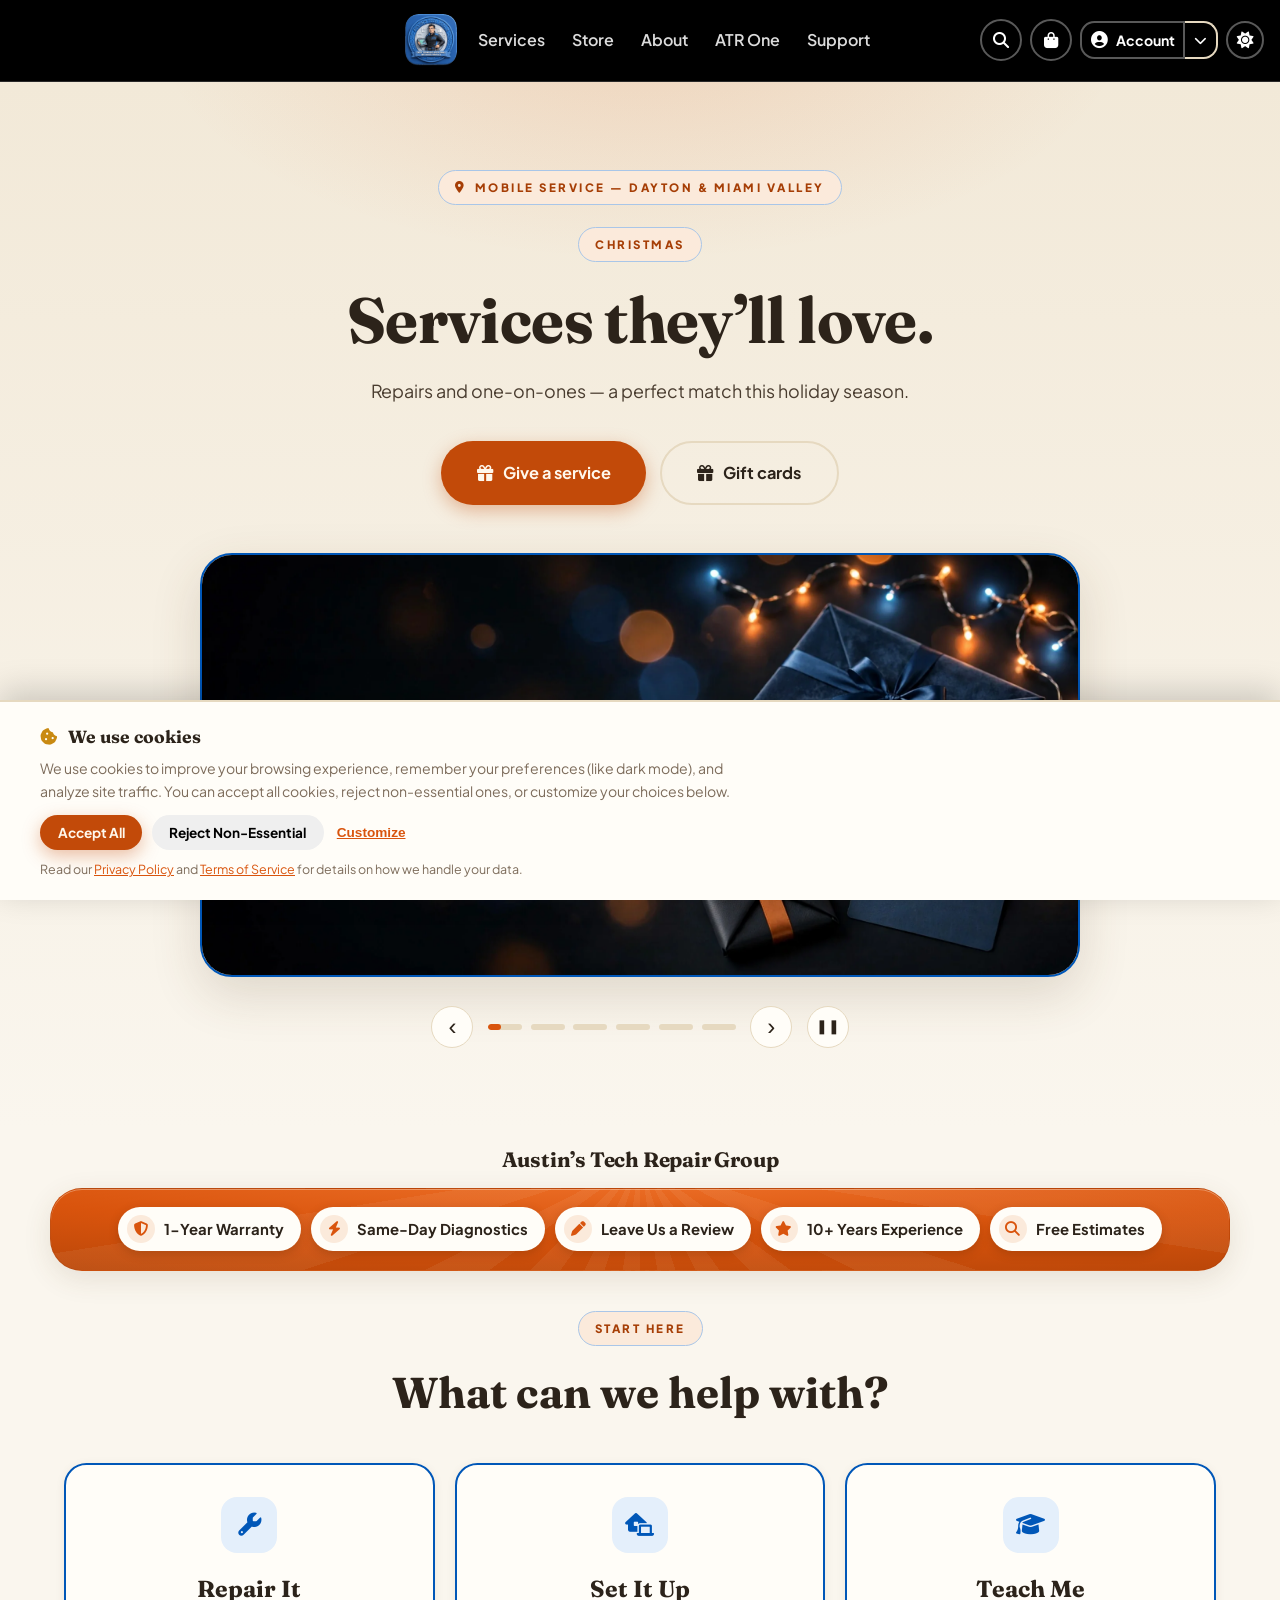
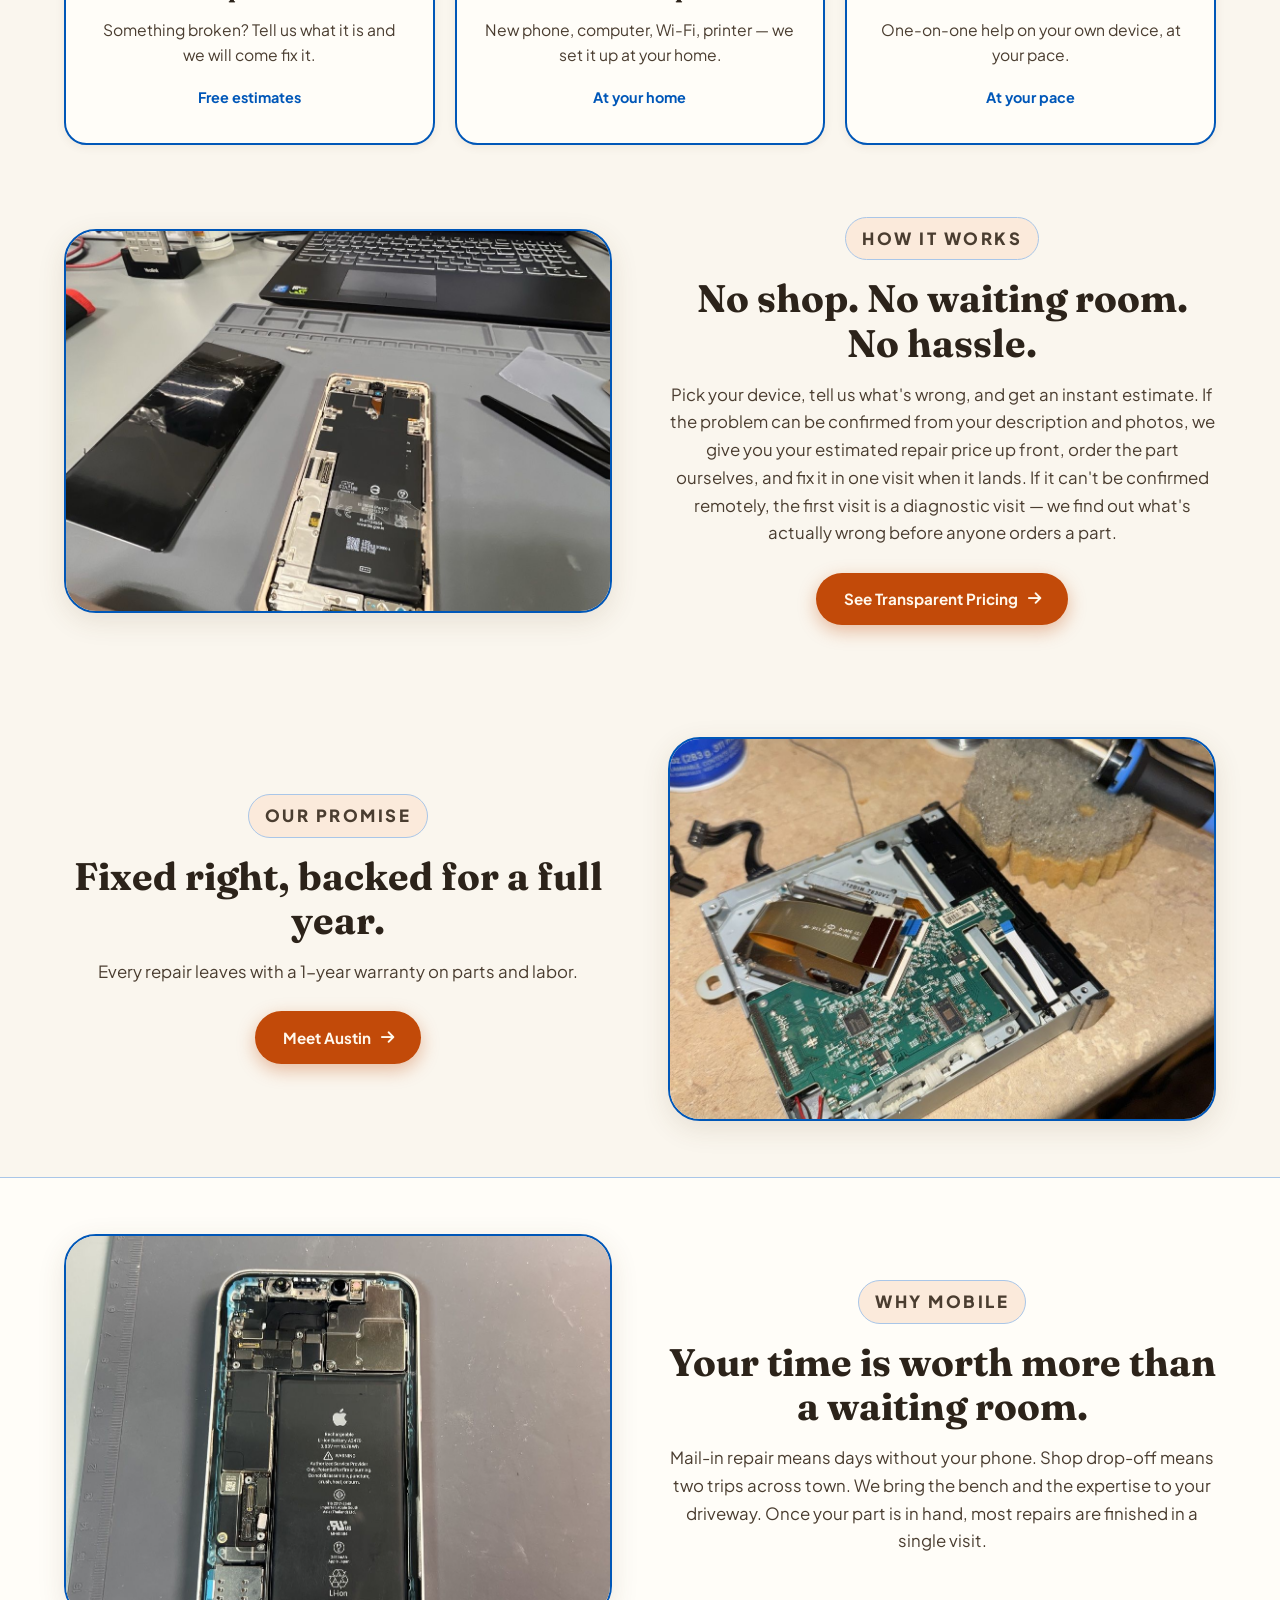
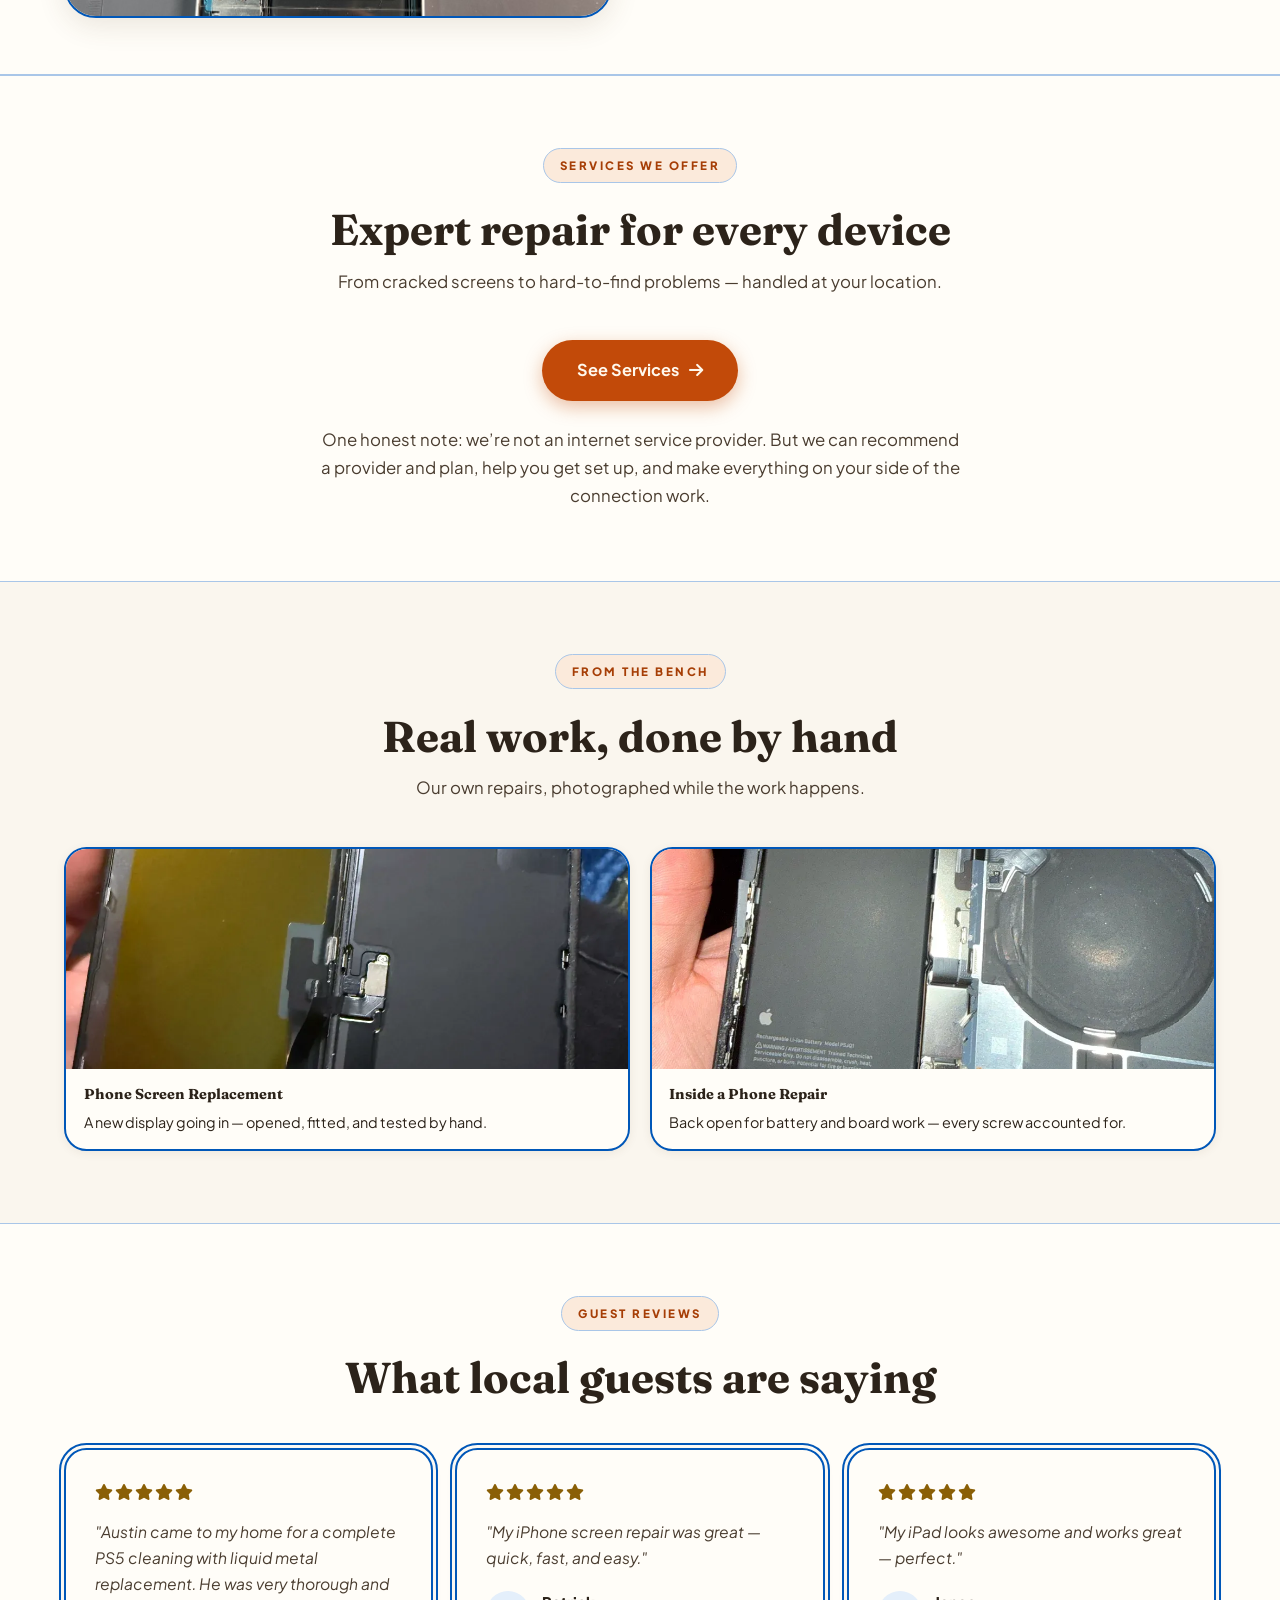
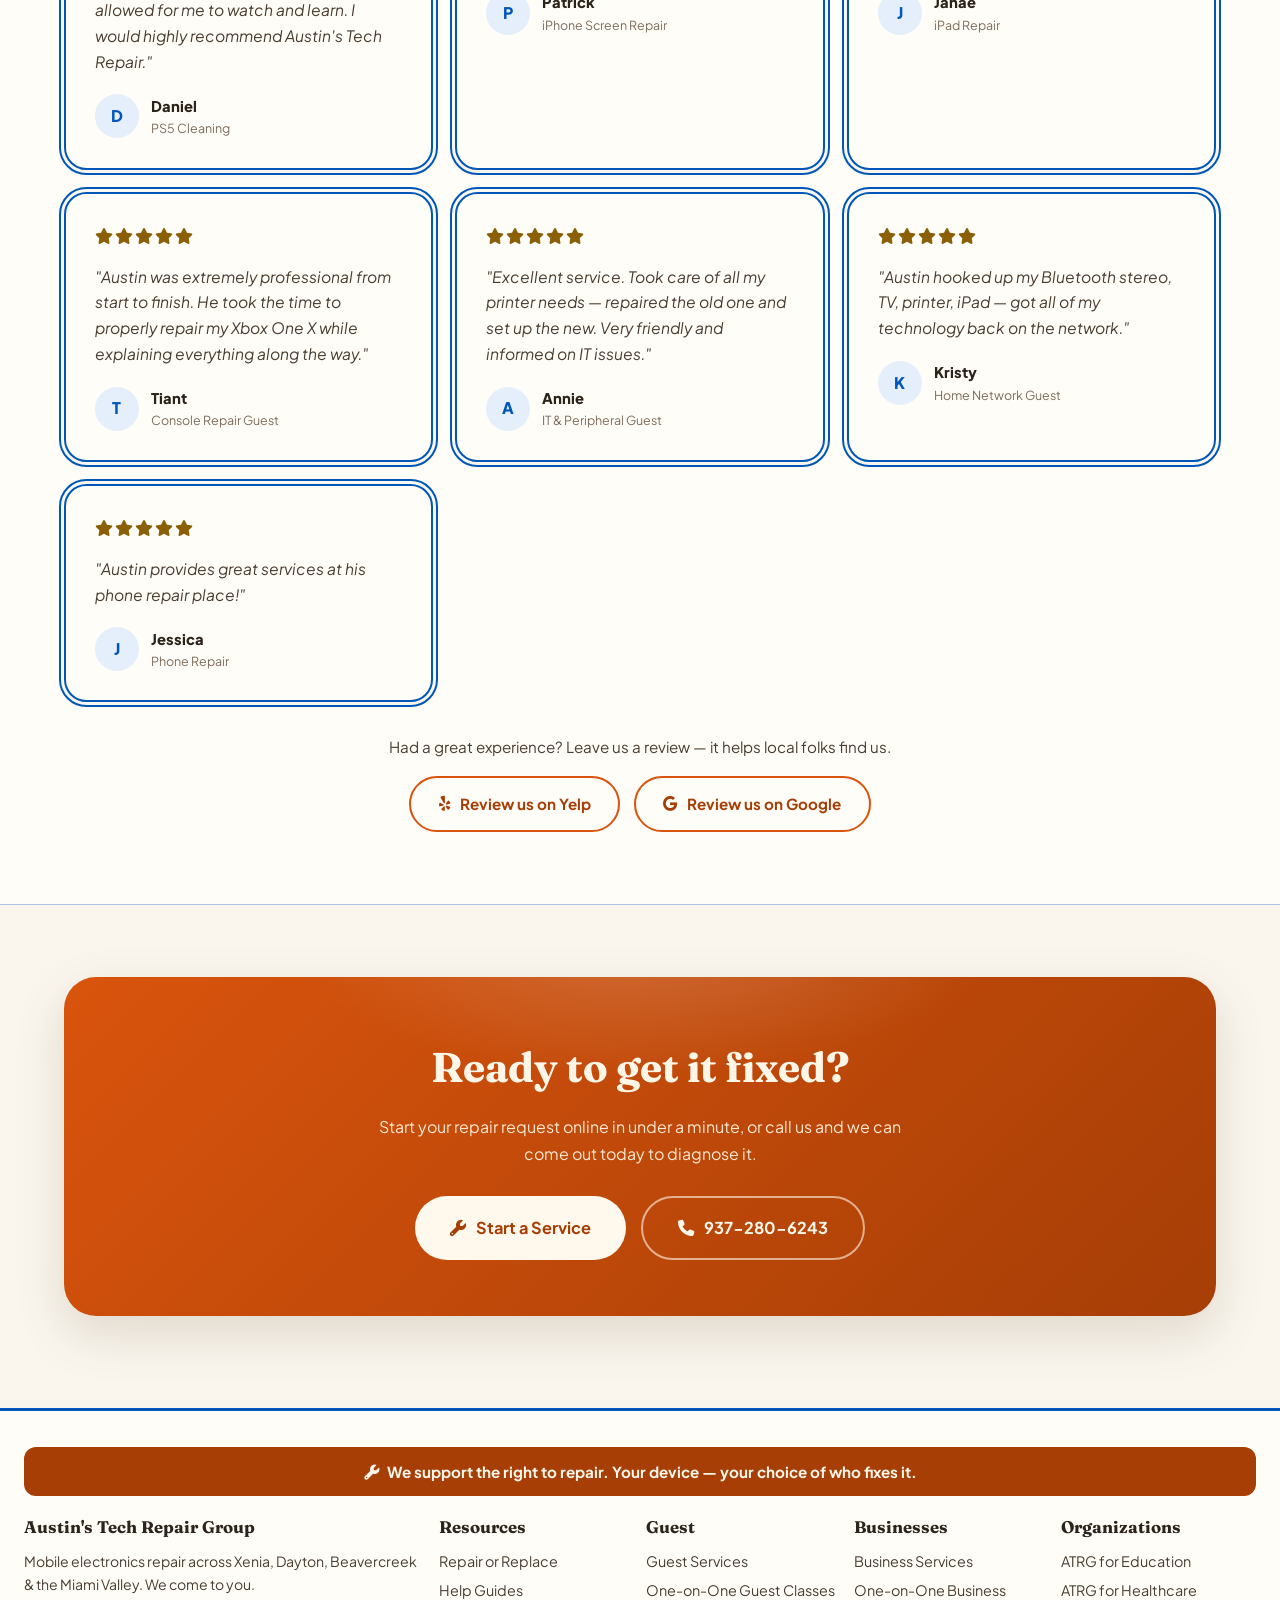
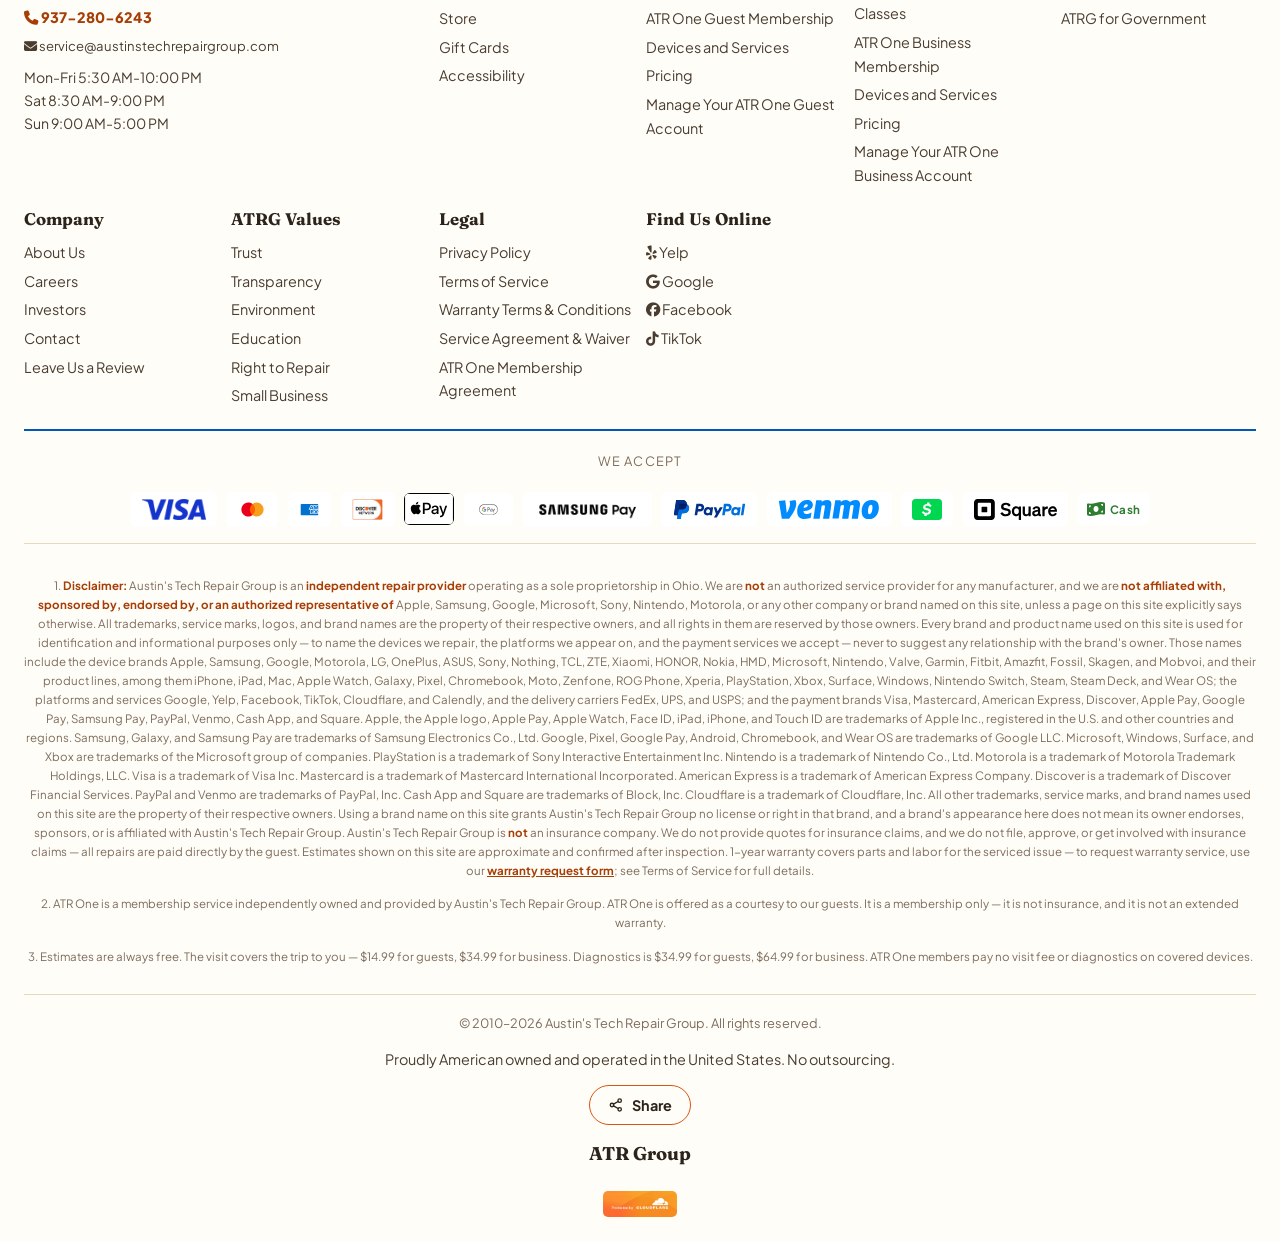
==== index.html @ 939860f0 "Black Friday slide up for Nov 26-27: restore sale entry in place of hold marker" ====
<!DOCTYPE html>
<html lang="en">
<head>
  <meta charset="UTF-8" />
  <meta name="viewport" content="width=device-width, initial-scale=1.0, viewport-fit=cover" />
  <meta name="google-site-verification" content="5aD5ByVPNOBGfxzZ3XbOaoWEC5j8qdgKissqwekz6b0" />
  <meta name="mobile-web-app-capable" content="yes" />
  <meta name="apple-mobile-web-app-status-bar-style" content="black-translucent" />
  <meta name="apple-mobile-web-app-title" content="Austin's Tech Repair Group" />

  <title>Austin's Tech Repair Group | Mobile Phone, Computer & Device Repair in Ohio</title>
  <meta name="description" content="Professional mobile tech repair for phones, tablets, computers, gaming consoles, and smart watches. We come to your location! Serving Xenia, Dayton, Beavercreek and the Miami Valley." />
  <meta name="keywords" content="phone repair, computer repair, tablet repair, screen repair, battery replacement, tech repair Ohio, Xenia repair, Dayton repair, mobile repair service, game console repair" />
  <meta name="author" content="Austin's Tech Repair Group" />
  <meta name="robots" content="index, follow" />
  <link rel="canonical" href="https://austinstechrepairgroup.com/" />

  <meta property="og:type" content="website" />
  <meta property="og:title" content="Austin's Tech Repair Group | Expert Mobile Device Repair in Ohio" />
  <meta property="og:description" content="Same-day diagnostics and mobile repairs for phones, computers, tablets, gaming, and more. We come directly to you. 1-year warranty. Serving Xenia, Dayton, and the Miami Valley." />
  <meta property="og:url" content="https://austinstechrepairgroup.com/" />
  <meta property="og:image" content="https://austinstechrepairgroup.com/images/work/phone-repair.jpg" />

  <meta name="twitter:card" content="summary_large_image" />
  <meta name="twitter:title" content="Austin's Tech Repair Group" />
  <meta name="twitter:description" content="Expert mobile device repair in Ohio. We come directly to your location. Same-day diagnostics, 1-year warranty." />

  <script type="application/ld+json">
  {
    "@context": "https://schema.org",
    "@type": "LocalBusiness",
    "name": "Austin's Tech Repair Group",
    "description": "Professional mobile tech repair for phones, tablets, computers, gaming consoles, and smart watches. We come directly to your location with B2B IT support.",
    "telephone": "+1-937-280-6243",
    "areaServed": "Xenia, Dayton, Beavercreek and the Miami Valley, Ohio",
    "priceRange": "$$",
    "openingHoursSpecification": [
      { "@type": "OpeningHoursSpecification", "dayOfWeek": ["Monday","Tuesday","Wednesday","Thursday","Friday"], "opens": "05:30", "closes": "22:00" },
      { "@type": "OpeningHoursSpecification", "dayOfWeek": "Saturday", "opens": "08:30", "closes": "21:00" },
      { "@type": "OpeningHoursSpecification", "dayOfWeek": "Sunday", "opens": "09:00", "closes": "17:00" }
    ],
    "url": "https://austinstechrepairgroup.com/"
  }
  </script>

  <link rel="preconnect" href="https://fonts.googleapis.com" />
  <link rel="preconnect" href="https://fonts.gstatic.com" crossorigin />
  <link rel="stylesheet" href="https://cdnjs.cloudflare.com/ajax/libs/font-awesome/6.4.0/css/all.min.css" />
  <link rel="stylesheet" href="styles.css" />
  <link rel="stylesheet" href="atr-forms.css" />
  <link rel="stylesheet" href="https://unpkg.com/leaflet@1.9.4/dist/leaflet.css" />
  <link rel="icon" type="image/png" sizes="32x32" href="favicon-32.png" />
  <link rel="icon" type="image/png" sizes="16x16" href="favicon-16x16.png" />
  <link rel="apple-touch-icon" sizes="180x180" href="apple-touch-icon.png" />
  <link rel="manifest" href="manifest.webmanifest" />
  <meta name="theme-color" content="#FFFDF8" /> <!-- V176_11_EDGE_TO_EDGE_2026_11_20 (Austin, Nov 20, 2026): was navy #0a1628 — it painted the Android status bar / nav bar and the installed-app splash blue. Now the light app surface; the theme sync in script.js + syncGhubThemeIcon flips it to #221B14 in dark mode. -->
  <script>(function(){try{var s=localStorage.getItem('atr-theme');var t=(s==='dark'||s==='light')?s:((window.matchMedia&&window.matchMedia('(prefers-color-scheme: dark)').matches)?'dark':'light');document.documentElement.setAttribute('data-theme',t);}catch(e){}})();</script>
</head>
<body>
  <!-- SITE_AUDIT_FIXES_2026_10_30 -->
  <!-- SITE_CARDFEE_TERMS_2026_10_30 -->
  <!-- SITE_SQUARE_BADGE_2026_10_30 -->
  <!-- SITE_PAYSTEP_2026_10_30 -->
  <!-- SITE_AUDIT_BATCH2_2026_10_30 -->

  <!-- HEADER -->
  <header class="header">
    <div class="header-main">
    <!-- HEADER_REFINE_2026_11_09 (owner, Nov 9, 2026): the header
         wordmark ("Austin's Tech Repair Group" / "Mobile Repair —
         Ohio") is REMOVED — the badge alone is the brand here. The
         business name now signs off under the home page hero
         carousel (.hero-brand-title). The orange box around the old
         logo was the .brand-mark orange gradient showing through
         the logo PNG's transparent margins; the gradient is removed
         in styles.css under this marker and logo-duo.png is rebuilt
         full-frame from the approved badge artwork, so the blue
         badge sits directly on the black bar. -->
    <a href="#home" class="brand" data-page="home" aria-label="Go to home page">
      <div class="brand-mark"><img id="brand-logo-img" src="logo-duo.png" alt="ATR logo" style="width:80px;height:80px;border-radius:14px;object-fit:cover;"></div>
    </a>
        <!-- NAV_SEARCH_CLEANUP_2026_11_06 (addenda 5, 7, 8, 9, 10, 11):
         FINAL desktop nav = What We Service, Store, Prices, About,
         ATR One, Reviews. Out: B2B (5), Careers + Investors +
         Contact (9), the Home word (10 — the logo is the home button),
         and Repair (11's final set; booking is carried by page
         CTAs and the phone bottom bar's Repair). ATR One is
         labeled just "ATR One" (8); Reviews targets the customer
         reviews block on Home via data-guide.
         NAV_STORE_2026_11_07 (owner, Nov 7, 2026): the owner granted
         discretion on navigation buttons ("whatever button you think
         we should have in our navigation do it") with one hard rule —
         the Touch Bar and the menus never carry the same items.
         Store is added here and in the mobile menu because it had no
         nav home (footer, search, and account links only) and it
         repeats no bottom-bar item.
         NAV_ONE_ON_ONE_2026_11_08 (owner, Nov 8, 2026): "if it's
         important, it needs a spot on the NAV links" — One-on-One is
         added here and in the mobile menu, directly after Store. It
         repeats no bottom-bar item. -->
    <!-- SERVICES_SINGLE_DOOR_2026_11_09 (owner, Nov 9, 2026): the
         desktop nav is five doors — Services (the What We Service
         page, renamed), Store, About, ATR One, Support. One-on-One
         leaves the bar (it lives in Services and in the booking
         flow), Prices leaves (folded into Services), Reviews leaves
         (homepage section + mobile menu carry it). The logo groups
         with the links in .header-main; the bar is black in both
         themes (styles.css, same marker). -->
    <nav class="nav-desktop" aria-label="Main navigation">
      <a class="nav-link" href="#whatwedo" data-page="whatwedo" data-services-route>Services</a>
      <a class="nav-link" href="#shop" data-page="shop">Store</a>
      <a class="nav-link" href="#about" data-page="about">About</a>
      <a class="nav-link" href="#atr-one" data-page="atr-one">ATR One</a>
      <a class="nav-link" href="#support" data-page="support">Support</a>
    </nav>
    </div>

    <!-- V53_GREETING_2026_11_09 (owner, Nov 9, 2026): on phones the
         top bar welcomes the person — the guest is the most important
         part of the business. This span is the greeting's reserved
         space: renderHeader() in script.js fills it from the same
         atr-account session that fills the account button ("Hello,
         <first name>" signed in, "Welcome, Guest" otherwise), and
         styles.css shows it only at <=920px, centered in the space
         left of the action buttons. It is a styled span, not a
         heading, and never renders on desktop. -->
    <span class="header-greeting" id="header-greeting">Welcome, Guest</span>

    <div class="header-actions">
      <button class="theme-toggle" id="theme-toggle" aria-label="Toggle dark mode" title="Toggle dark/light mode">
        <i class="fas fa-moon" id="theme-icon"></i>
      </button>
      <!-- HEADER_CART_BAG_2026_11_10 (owner, Nov 10, 2026): a bag
           button in the header on PHONES only (<=920px, styles.css),
           right beside the light/dark toggle, so a shopper can reach
           the cart from anywhere. It opens the very same cart drawer
           the account Cart section's own Open cart row opens
           (window.atrOpenCart / openCart in script.js) — one cart, no
           second implementation. This supersedes for mobile only the
           ACCOUNT_FIX_PASS_3_3 ruling below ("no separate cart button
           in the header"); the account Cart row stays, and the
           desktop header is unchanged. The count badge reuses the
           shop button's .cart-count pill and stays hidden at zero. -->
      <button class="cart-bag-btn" id="cart-bag-btn" type="button" aria-label="Open your bag" title="Your bag"><i class="fas fa-bag-shopping" aria-hidden="true"></i><span class="cart-count cart-bag-count" id="cart-bag-count" hidden>0</span></button>
      <!-- NAV_SEARCH_CLEANUP_2026_11_06: site-wide search button, in the header on every layout -->
      <button class="site-search-btn" id="site-search-open" type="button" aria-label="Search the site" title="Search the site"><i class="fas fa-search" aria-hidden="true"></i></button>
      <span class="acct-glance-anchor">
        <button class="account-btn" id="account-open-btn" aria-label="Your account" title="Account & rewards">
          <i class="fas fa-user-circle"></i>
          <span class="account-label" id="account-label">My Account</span>
        </button>
        <button class="acct-glance-toggle" id="acct-glance-toggle" type="button" aria-label="Quick glance at your account" aria-haspopup="true" aria-expanded="false" title="Quick glance"><i class="fas fa-chevron-down" aria-hidden="true"></i></button>
        <div class="acct-glance" id="acct-glance" hidden>
          <p class="acct-glance-name" id="acct-glance-name">Welcome</p>
          <p class="acct-glance-plan" id="acct-glance-plan">Log in to see your membership, points, and code.</p>
          <p class="acct-glance-points" id="acct-glance-points"></p>
          <button class="acct-glance-qr" id="acct-glance-qr" type="button" aria-label="Show your membership code" hidden></button>
          <button class="acct-glance-open" id="acct-glance-open" type="button">Open my account <i class="fas fa-arrow-right" aria-hidden="true"></i></button>
        </div>
      </span>
      <!-- ACCOUNT_FIX_PASS_3_3_2026_11_06 (owner correction, Nov 6, 2026):
           the header cart button pass 3.2 added here is REMOVED — the
           owner ruled there is no separate cart button in the header.
           The cart lives inside My Account as its own drop-down row
           (see #acct-view-cart), painted by the shop module from the
           same cart state; the header keeps the account button only,
           and the Shop page keeps its own cart button, glance, and
           the full cart drawer. -->
      <!-- NAV_SEARCH_CLEANUP_2026_11_06 (addendum 2): the Portal link
           ships HIDDEN. It is unhidden only after the site verifies the
           signed-in user is staff (employee_profiles) — see the portal
           visibility module at the end of script.js. Fail closed: no
           session, no staff row, or any check error = it stays hidden. -->
      <!-- PORTAL_GEAR_2026_11_10 (owner, Nov 10, 2026): the SAME
           element (id emp-dash-link, same hidden start, same staff
           check unhides it — see the portal visibility module at the
           end of script.js) restyled as a gear icon button beside the
           account button. The wide wrench-and-"Portal" text pill it
           replaces was squeezed off the phone header row (the
           SITE_MOBILE_HEADER history in styles.css) and the owner
           asked for a gear at the top instead; icon-only, it fits at
           every width. Guests never see it: it renders only when the
           staff check passes, exactly as before. -->
      <!-- PORTAL_IN_ACCOUNT_2026_11_10 (v84): the header gear is RETIRED — the Portal entry now lives inside My Account (see #emp-dash-link in the account rows). Same id, same staff check, new home, per the owner. -->
      <!-- NAV_SEARCH_CLEANUP_2026_11_06 (addendum 11): the Book a Repair
           button is REMOVED from the header (owner: tacky; frees room
           for the account name + Portal word). Booking entry points
           elsewhere are untouched: page CTAs and the phone bottom
           bar's Repair. -->
    </div>
  </header>

  <!-- SITE_NAV_DRAWER_PILLS_2026_11_02: drawer links become rounded pills matching the top nav; footer gains the Book a Repair CTA pill -->
  <!-- MOBILE MENU -->
  <nav class="mobile-menu" id="mobile-menu" aria-hidden="true">
    <div class="menu-panel" role="dialog" aria-modal="true" aria-labelledby="menu-title">
      <button class="menu-close" id="menu-close" type="button" aria-label="Close menu"><i class="fas fa-times"></i></button>
      <p id="menu-title" class="eyebrow">Navigation</p>
      <div class="menu-links">
        <!-- NAV_DEDUPE_2026_11_07 (owner rule, Nov 7, 2026): the
             mobile menu never repeats the bottom bar — Home, Repair,
             Prices, Contact live only in the bottom bar; booking and
             calling are carried by the bottom bar and page CTAs. The
             menu holds only What We Service, Store, About, ATR One,
             Reviews. NAV_STORE_2026_11_07: Store added under the
             owner's Nov 7, 2026 nav discretion — it had no nav home
             and repeats no bottom-bar item.
             NAV_ONE_ON_ONE_2026_11_08 (owner, Nov 8, 2026):
             One-on-One added after Store — it repeats no bottom-bar
             item, so the dedupe rule still holds. -->
        <!-- NAV_TIGHTEN_2026_11_09 (owner revisions, Nov 9, 2026): What
             We Service (as "Services") and Store moved to the phone
             bottom bar, so they leave the menu; Prices left the bar,
             so it returns here. The menu is the desktop nav minus the
             bottom-bar destinations &mdash; the dedupe rule (menu and
             bottom bar never repeat) still holds. -->
        <!-- SERVICES_SINGLE_DOOR_2026_11_09 (owner, Nov 9, 2026):
             the menu is About, ATR One, One-on-One, Help Guides,
             Reviews — zero overlap with the thumb bar (logo/Home,
             Services, Store, Support, Menu). Genie animation as-is. -->
        <a class="menu-link" href="#about" data-page="about">About</a>
        <a class="menu-link" href="#atr-one" data-page="atr-one">ATR One</a>
        <a class="menu-link" href="#classes" data-page="classes">One-on-One</a>
        <a class="menu-link" href="#help-guides" data-page="help-guides">Help Guides</a>
        <a class="menu-link" href="#home" data-page="home" data-guide="home-reviews">Reviews</a>
      </div>
      <div class="menu-footer">
        <span class="menu-tag">Mobile Service across Dayton &amp; Miami Valley</span>
      </div>
    </div>
  </nav>

  <!-- NAV_SEARCH_CLEANUP_2026_11_06: site-wide search overlay. One
       panel for the whole site: pages, repairs & prices, and shop
       items. Opened from the header search button and from the
       mobile thumb bar's Search slot; Escape and a tap on the
       dimmed area close it.
       SEARCH_RELEASE_2026_11_09 (owner, Nov 9, 2026 — the Apple
       flip): ONE X only. The Nov 6 in-field clear X is gone — on
       the empty field it had become a second close button. The
       circled #site-search-exit is the panel's first child:
       top-right on desktop, the top row of the flipped mobile
       stack; closing resets the field, so the next open starts on
       the empty state. That state carries a labelled "Quick Links"
       section — About, ATR One, One-on-One, Help Guides, Reviews:
       the retired mobile menu's five destinations, surfaced
       through search instead of a hidden menu. On mobile the
       sheet anchors to the bottom of the visual viewport and the
       stack flips — X row, Quick Links or results, and the field
       LAST, directly above the keyboard. The microphone for voice
       search is added inside the bar by script.js, only where the
       Web Speech API exists. -->
  <div class="site-search" id="site-search" hidden role="dialog" aria-modal="true" aria-label="Search the site">
    <div class="site-search-panel">
      <button class="site-search-exit" id="site-search-exit" type="button" aria-label="Close search" title="Close search"><i class="fas fa-times" aria-hidden="true"></i></button>
      <div class="site-search-row">
        <div class="site-search-bar">
          <i class="fas fa-search" aria-hidden="true"></i>
          <input class="site-search-input" id="site-search-input" type="search" placeholder="Search austinstechrepairgroup.com" autocomplete="off" aria-label="Search the site">
          <!-- SEARCH_CENTER_2026_11_11 (owner's drawing, Nov 11, 2026):
               the little X INSIDE the bar is back, with its own job —
               it clears the typed text and keeps the sheet open.
               The circled X up top is the only thing that closes. -->
          <button class="site-search-clear" id="site-search-clear" type="button" aria-label="Clear search" title="Clear search" hidden><i class="fas fa-times" aria-hidden="true"></i></button>
        </div>
      </div>
      <div class="site-search-results" id="site-search-results">
        <p class="site-search-hint">Start typing &mdash; search looks across every page, the repair price book, and the store.</p>
      </div>
    </div>
  </div>

  <main>
    <!-- ==================== HOME ==================== -->
    <section id="home" class="page active">
      <div class="hero hero-carousel">
        <div class="hero-content">
          <p class="eyebrow"><i class="fas fa-location-dot"></i> Mobile Service &mdash; Dayton &amp; Miami Valley</p>
          <div class="hero-slides" id="hero-slides">
            <!-- SITE_CAROUSEL_FIX_2026_10_30: slide 4 no longer repeats the slide 1 phone photo; console teardown instead -->
            <!-- HOLIDAY_ROTATION_2026_11_10 (owner, Nov 10, 2026):
                 the FIRST slide is the holiday slide, and it follows
                 the calendar on its own. The script right below the
                 hero controls fills it for whichever holiday is in
                 season (Black Friday Nov 25-27, then Thanksgiving,
                 Christmas after it, then New Year's, and the rest of
                 the year), and takes the slide out entirely when no
                 holiday is on. The default content below is
                 Thanksgiving. No discounts or deal terms on any
                 holiday EXCEPT Black Friday: Austin ordered 30% off
                 repair labor for everybody, Nov 25-27, 2026 (owner,
                 Nov 12, 2026), parts stay at cost. -->
            <div class="hero-slide is-active" id="holiday-slide">
              <p class="eyebrow" id="holiday-eyebrow">Thanksgiving</p>
              <h1 class="hero-headline" id="holiday-headline">Dropped your phone after the holidays?</h1>
              <p class="hero-sub" id="holiday-sub">It happens. We come to you and fix it at your door. Closed Thanksgiving Day &mdash; book before or after and we will be there.</p>
              <div class="hero-cta-group" id="holiday-ctas">
                <a class="btn btn-primary btn-lg" href="#whatwedo" data-page="whatwedo" data-services-route><i class="fas fa-wrench"></i> Start a Service</a>
                <a class="btn btn-outline btn-lg" href="tel:+19372806243"><i class="fas fa-phone"></i> 937-280-6243</a>
              </div>
              <div class="hero-photo">
                <img id="holiday-img" src="images/holiday-thanksgiving.webp" alt="A phone on a Thanksgiving table beside pumpkin pie and fall leaves" loading="eager" />
              </div>
            </div>
            <div class="hero-slide">
              <h2 class="hero-headline">We come to you, <em>anywhere you want</em>*</h2>
              <p class="hero-sub">Professional mobile repairs for phones, computers, tablets, and game consoles &mdash; done at your home or office, backed by a 1-year warranty.</p>
              <p class="hero-fineprint">*Within 25 miles &mdash; $14.99 dispatch for guests, $34.99 for business. Over 25 miles is an extra $1 per mile.</p>
              <div class="hero-cta-group">
                <a class="btn btn-primary btn-lg" href="#whatwedo" data-page="whatwedo" data-services-route><i class="fas fa-wrench"></i> Start a Service</a>
                <a class="btn btn-outline btn-lg" href="tel:+19372806243"><i class="fas fa-phone"></i> 937-280-6243</a>
              </div>
              <div class="hero-photo">
                <img src="images/work/phone-repair.jpg" alt="Technician repairing a smartphone" loading="eager" />
              </div>
            </div>
            <!-- ONE_ON_ONE_CAROUSEL_2026_11_06: one-on-one tech support slide — $24.99/hr, we come to you (owner, Nov 6, 2026) -->
            <div class="hero-slide">
              <h2 class="hero-headline">One-on-one tech support, <em>we come to you.</em></h2>
              <p class="hero-sub">We will set your electronics up, turn them on, and teach you how to work your computer, tablet, or phone &mdash; right at your home, at your pace, for as long as you need. One-on-one help is only $24.99 an hour, booked by the hour.</p>
              <div class="hero-cta-group">
                <a class="btn btn-primary btn-lg" href="#repair" data-page="repair" data-open-oneonone><i class="fas fa-graduation-cap"></i> One-on-One Classes</a>
                <a class="btn btn-outline btn-lg" href="tel:+19372806243"><i class="fas fa-phone"></i> 937-280-6243</a>
              </div>
              <div class="hero-photo">
                <img src="images/values/values-education-code.webp" alt="Learning new tech one on one, guide in hand" loading="lazy" />
              </div>
            </div>
            <div class="hero-slide">
              <h2 class="hero-headline">Same-day <em>diagnostics.</em></h2>
              <p class="hero-sub">We can come out same-day to diagnose your device, then order parts and return for the repair.</p>
              <div class="hero-cta-group">
                <a class="btn btn-primary btn-lg" href="#whatwedo" data-page="whatwedo" data-services-route><i class="fas fa-wrench"></i> Start a Service</a>
                <a class="btn btn-outline btn-lg" href="tel:+19372806243"><i class="fas fa-phone"></i> 937-280-6243</a>
              </div>
              <div class="hero-photo">
                <img src="images/work/tablet-teardown-real.webp" alt="Tablet opened for repair on a work mat" loading="lazy" />
              </div>
            </div>
            <div class="hero-slide">
              <h2 class="hero-headline">Free estimates, <em>always.</em></h2>
              <p class="hero-sub">Tell us what is wrong and get a straight answer on price before any work starts. No charge to find out what your repair will cost.</p>
              <div class="hero-cta-group">
                <a class="btn btn-primary btn-lg" href="#whatwedo" data-page="whatwedo" data-services-route><i class="fas fa-wrench"></i> Start a Service</a>
                <a class="btn btn-outline btn-lg" href="tel:+19372806243"><i class="fas fa-phone"></i> 937-280-6243</a>
              </div>
              <div class="hero-photo">
                <img src="images/work/hp-laptop-board.jpg" alt="Laptop on a repair bench" loading="lazy" />
              </div>
            </div>
            <div class="hero-slide">
              <h2 class="hero-headline">Backed by a <em>1-year warranty.</em></h2>
              <p class="hero-sub">One year on ATRG-supplied parts and labor. Every technology, big or small &mdash; we tackle them all, since 2010.</p>
              <div class="hero-cta-group">
                <a class="btn btn-primary btn-lg" href="#whatwedo" data-page="whatwedo" data-services-route><i class="fas fa-wrench"></i> Start a Service</a>
                <a class="btn btn-outline btn-lg" href="tel:+19372806243"><i class="fas fa-phone"></i> 937-280-6243</a>
              </div>
              <div class="hero-photo">
                <img src="images/work/ps4-teardown.jpg" alt="Game console opened for repair on a bench" loading="lazy" />
              </div>
            </div>
          </div>
          <div class="hero-controls" role="group" aria-label="Homepage slides">
            <button class="hero-arrow" type="button" data-hero-prev aria-label="Previous slide">&#8249;</button>
            <div class="hero-dots" role="group" aria-label="Choose a slide">
              <button class="hero-dot is-active" type="button" data-hero-dot="0" aria-label="Go to slide 1"><span class="hero-dot-fill"></span></button>
              <button class="hero-dot" type="button" data-hero-dot="1" aria-label="Go to slide 2"><span class="hero-dot-fill"></span></button>
              <button class="hero-dot" type="button" data-hero-dot="2" aria-label="Go to slide 3"><span class="hero-dot-fill"></span></button>
              <button class="hero-dot" type="button" data-hero-dot="3" aria-label="Go to slide 4"><span class="hero-dot-fill"></span></button>
              <button class="hero-dot" type="button" data-hero-dot="4" aria-label="Go to slide 5"><span class="hero-dot-fill"></span></button>
              <button class="hero-dot" type="button" data-hero-dot="5" aria-label="Go to slide 6"><span class="hero-dot-fill"></span></button>
            </div>
            <button class="hero-arrow" type="button" data-hero-next aria-label="Next slide">&#8250;</button>
            <button class="hero-playpause" type="button" data-hero-playpause aria-label="Pause slideshow" aria-pressed="false"><span data-hero-playpause-icon>&#10074;&#10074;</span></button>
          </div>
          <script>
          /* HOLIDAY_ROTATION_2026_11_10: fills the holiday slide for the
             season the visitor is in, or removes the slide (and its dot)
             when no holiday is on. Runs while the page is still parsing,
             before the carousel in script.js counts the slides. */
          (function () {
            var slide = document.getElementById('holiday-slide');
            if (!slide) return;
            function norm(d) { d.setHours(0, 0, 0, 0); return d; }
            function day(y, m, d) { return norm(new Date(y, m, d)); }
            function nthDow(y, m, dow, n) { var f = new Date(y, m, 1); var add = (dow - f.getDay() + 7) % 7; return day(y, m, 1 + add + (n - 1) * 7); }
            function lastDow(y, m, dow) { var l = new Date(y, m + 1, 0); var sub = (l.getDay() - dow + 7) % 7; return day(y, m + 1, -sub); }
            function minus(d, n) { return norm(new Date(d.getTime() - n * 86400000)); }
            function plus(d, n) { return norm(new Date(d.getTime() + n * 86400000)); }
            function between(now, a, b) { return now >= a && now <= b; }
            var now = day(new Date().getFullYear(), new Date().getMonth(), new Date().getDate());
            var y = now.getFullYear();
            var tg = nthDow(y, 10, 4, 4);
            var mem = lastDow(y, 4, 1);
            var lab = nthDow(y, 8, 1, 1);
            var STD = [
              { href: '#whatwedo', page: 'whatwedo', icon: 'fas fa-wrench', text: 'Start a Service', route: 1 },
              { href: 'tel:+19372806243', page: null, icon: 'fas fa-phone', text: '937-280-6243' }
            ];
            var GIFT = [
              { href: '#whatwedo', page: 'whatwedo', icon: 'fas fa-gift', text: 'Give a service' },
              { href: '#account', page: 'account', icon: 'fas fa-gift', text: 'Gift cards' }
            ];
            var HOLIDAYS = [
              { when: function () { return now.getMonth() === 10 && now.getDate() === 11; },
                eyebrow: 'Veterans Day', headline: 'Thank you to those who served.',
                sub: 'We are closed on Veterans Day to honor those who served. Veterans take 15% off today &mdash; our thank-you. Book online any time &mdash; we will be back the next day.',
                img: 'images/holiday-flag.webp', alt: 'An American flag waving on a porch at golden hour', ctas: STD },
              { when: function () { return between(now, minus(tg, 1), plus(tg, 1)); },
                eyebrow: 'Black Friday', headline: '30% off labor this Black Friday.',
                sub: '30% off repair labor for everybody, November 25 to 27. Parts stay at cost. We are closed Thanksgiving Day, November 26 &mdash; book ahead and we will be there.',
                img: 'images/work/phone-repair.jpg', alt: 'Technician repairing a smartphone', ctas: STD },
              { when: function () { return between(now, day(y, 10, 1), tg); },
                eyebrow: 'Thanksgiving', headline: 'Dropped your phone after the holidays?',
                sub: 'It happens. We come to you and fix it at your door. Closed Thanksgiving Day &mdash; book before or after and we will be there.',
                img: 'images/holiday-thanksgiving.webp', alt: 'A phone on a Thanksgiving table beside pumpkin pie and fall leaves', ctas: STD },
              { when: function () { return between(now, plus(tg, 1), day(y, 11, 25)); },
                eyebrow: 'Christmas', headline: 'Services they&rsquo;ll love.',
                sub: 'Repairs and one-on-ones &mdash; a perfect match this holiday season.',
                img: 'images/holiday-services.webp', alt: 'Wrapped gifts &mdash; a laptop with a blue ribbon and a phone-size gift with an orange ribbon &mdash; with a blank gift card, under string lights', ctas: GIFT },
              { when: function () { return between(now, day(y, 11, 26), day(y, 11, 31)) || (now.getMonth() === 0 && now.getDate() === 1); },
                eyebrow: 'New Year&rsquo;s', headline: 'Broke your phone ringing in the New Year?',
                sub: 'Partied a little too hard? We got you. We come to you and fix it at your door. Closed New Year&rsquo;s Day &mdash; book before or after and we will be there.',
                img: 'images/holiday-newyear.webp', alt: 'A phone on a New Year&rsquo;s Eve table with champagne glasses, gold confetti, and sparklers', ctas: STD },
              { when: function () { return between(now, minus(mem, 6), mem); },
                eyebrow: 'Memorial Day', headline: 'We remember those who gave it all.',
                sub: 'We are closed on Memorial Day. Book online any time &mdash; we will be back the next day.',
                img: 'images/holiday-flag.webp', alt: 'An American flag waving on a porch at golden hour', ctas: STD },
              { when: function () { return between(now, day(y, 5, 27), day(y, 6, 4)); },
                eyebrow: '4th of July', headline: 'Happy 4th of July.',
                sub: 'We are closed on the 4th. Cracked your screen at the cookout? Book online and we will come to you when we are back.',
                img: 'images/holiday-flag.webp', alt: 'An American flag waving on a porch at golden hour', ctas: STD },
              { when: function () { return between(now, minus(lab, 6), lab); },
                eyebrow: 'Labor Day', headline: 'Happy Labor Day.',
                sub: 'We are closed on Labor Day. Book online any time &mdash; repairs resume the next day.',
                img: 'images/work/phone-repair.jpg', alt: 'Technician repairing a smartphone', ctas: STD },
              { when: function () { return between(now, day(y, 9, 15), day(y, 9, 31)); },
                eyebrow: 'Halloween', headline: 'A cracked screen is scary enough.',
                sub: 'No tricks &mdash; we come to you and fix it at your door, with free estimates and a 1-year warranty on the parts we supply.',
                img: 'images/holiday-halloween.webp', alt: 'A phone on a porch step surrounded by lit jack-o-lanterns', ctas: STD }
            ];
            function apply(h) {
              document.getElementById('holiday-eyebrow').textContent = h.eyebrow.replace(/&rsquo;/g, '\u2019');
              document.getElementById('holiday-headline').innerHTML = h.headline;
              document.getElementById('holiday-sub').innerHTML = h.sub;
              var img = document.getElementById('holiday-img');
              img.setAttribute('src', h.img);
              img.setAttribute('alt', h.alt.replace(/&mdash;/g, '\u2014').replace(/&rsquo;/g, '\u2019'));
              var box = document.getElementById('holiday-ctas');
              var html = '';
              for (var i = 0; i < h.ctas.length; i++) {
                var c = h.ctas[i];
                html += '<a class="btn ' + (i === 0 ? 'btn-primary' : 'btn-outline') + ' btn-lg" href="' + c.href + '"' + (c.page ? ' data-page="' + c.page + '"' : '') + (c.route ? ' data-services-route' : '') + '><i class="' + c.icon + '"></i> ' + c.text + '</a>';
              }
              box.innerHTML = html;
            }
            for (var i = 0; i < HOLIDAYS.length; i++) {
              if (HOLIDAYS[i].when()) { apply(HOLIDAYS[i]); return; }
            }
            /* No holiday on: take the slide and its dot out before the
               carousel counts them, and renumber the dots to match. */
            slide.parentNode.removeChild(slide);
            var dots = document.querySelectorAll('[data-hero-dot]');
            for (var j = 0; j < dots.length; j++) {
              if (dots[j].getAttribute('data-hero-dot') === '0') { dots[j].parentNode.removeChild(dots[j]); }
            }
            dots = document.querySelectorAll('[data-hero-dot]');
            for (var k = 0; k < dots.length; k++) {
              dots[k].setAttribute('data-hero-dot', String(k));
              dots[k].setAttribute('aria-label', 'Go to slide ' + (k + 1));
              dots[k].classList.toggle('is-active', k === 0);
            }
          })();
          </script>
        </div>
      </div>

      <!-- HEADER_REFINE_2026_11_09 (amendment A1 — owner, Nov 9,
           2026): the business name signs off UNDER the hero
           carousel — a quiet line, not a headline. A styled <p>,
           not a heading: the active slide keeps the page's h1.
           The "Mobile Service — Dayton / Miami Valley" eyebrow
           stays above the slides, untouched. -->
      <p class="hero-brand-title">Austin&rsquo;s Tech Repair Group</p>

      <div class="trustbar">
      <!-- SITE_BADGE_BURST_2026_11_02: trustbar restyled as an orange
           burst band with cream pills — CSS only, see the delimited
           block at the end of styles.css. Badge texts unchanged. -->
      <!-- SITE_TRUSTBAND_LINKS_2026_11_02: the five pills are now real
           links (Austin: they looked clickable but went nowhere).
           Warranty -> #warranty page, Same-Day Diagnostics and
           We Come To You -> #repair booking flow, 10+ Years
           Experience -> #about page, Free Estimates -> #prices page.
           Small a.trustbar-item rule at the end of styles.css. -->
        <a class="trustbar-item" href="#warranty-request" data-page="warranty-request"><i class="fas fa-shield-halved"></i> 1-Year Warranty</a>
        <a class="trustbar-item" href="#whatwedo" data-page="whatwedo"><i class="fas fa-bolt"></i> Same-Day Diagnostics</a>
        <!-- SITE_REVIEW_PAGE_2026_11_02: fifth pill, in the slot the removed We Come To You pill held -->
        <a class="trustbar-item" href="#review" data-page="review"><i class="fas fa-pen"></i> Leave Us a Review</a>
        <a class="trustbar-item" href="#about" data-page="about"><i class="fas fa-star"></i> 10+ Years Experience</a>
        <a class="trustbar-item" href="#whatwedo" data-page="whatwedo"><i class="fas fa-magnifying-glass"></i> Free Estimates</a>
      </div>

      <!-- THREE_DOORS_2026_11_06: three intent doors directly under the
           hero (Austin roadmap, Nov 6, 2026). One tap picks the intent:
           Repair It opens the booking form in repair mode (the plain
           #repair entry, same as the hero buttons); Set It Up and Teach
           Me open the same form in One-on-One mode through the shared
           data-open-oneonone wiring the carousel slide already uses. -->
      <div class="section doors-section">
        <div class="container">
          <div class="section-header center">
            <p class="eyebrow">Start here</p>
            <h2 class="section-title">What can we help with?</h2>
          </div>
          <div class="doors-grid">
            <a class="door-card" href="#whatwedo" data-page="whatwedo" data-guest="1">
              <div class="door-icon"><i class="fas fa-wrench"></i></div>
              <h3>Repair It</h3>
              <p>Something broken? Tell us what it is and we will come fix it.</p>
              <span class="door-note">Free estimates</span>
            </a>
            <a class="door-card" href="#repair" data-page="repair" data-open-oneonone>
              <div class="door-icon"><i class="fas fa-house-laptop"></i></div>
              <h3>Set It Up</h3>
              <p>New phone, computer, Wi-Fi, printer &mdash; we set it up at your home.</p>
              <span class="door-note">At your home</span>
            </a>
            <a class="door-card" href="#repair" data-page="repair" data-open-oneonone>
              <div class="door-icon"><i class="fas fa-graduation-cap"></i></div>
              <h3>Teach Me</h3>
              <p>One-on-one help on your own device, at your pace.</p>
              <span class="door-note">At your pace</span>
            </a>
          </div>
        </div>
      </div>

      <!-- SITE_HOME_PORTRAIT_2026_11_02: at tablet portrait widths these
           alternating rows keep their side-by-side layout instead of
           stacking — CSS only, see the delimited block at the end of
           styles.css. Markup unchanged. -->
      <!-- Apple-style feature rows -->
      <!-- FEATURE_ROWS_ALTERNATE_2026_11_10: owner (Nov 10, 2026) — the home
           feature rows alternate picture/text: How it works = picture left,
           text right (flip); Our promise = text left, picture right; Why
           mobile = picture left, text right (flip, below). -->
      <div class="feature-row flip home-row">
        <div class="feature-text">
          <p class="eyebrow">How it works</p>
          <h2>No shop. No waiting room. No hassle.</h2>
          <p>Pick your device, tell us what's wrong, and get an instant estimate. If the problem can be confirmed from your description and photos, we give you your estimated repair price up front, order the part ourselves, and fix it in one visit when it lands. If it can't be confirmed remotely, the first visit is a diagnostic visit &mdash; we find out what's actually wrong before anyone orders a part.</p>
          <!-- SITE_HERO_BUTTON_2026_11_01: hero CTA relabeled per Austin (Nov 1, 2026) - says See Transparent Pricing and goes to the Prices estimator, not the repair ticket creator -->
          <a class="btn btn-primary" href="#whatwedo" data-page="whatwedo">See Transparent Pricing <i class="fas fa-arrow-right"></i></a>
        </div>
        <div class="feature-media">
          <img src="images/work/phone-repair.jpg" alt="Phone repair on a bench" loading="lazy" />
        </div>
      </div>

      <div class="feature-row home-row">
        <div class="feature-text">
          <p class="eyebrow">Our promise</p>
          <h2>Fixed right, backed for a full year.</h2>
          <p>Every repair leaves with a 1-year warranty on parts and labor.</p>
          <a class="btn btn-primary" href="#about" data-page="about">Meet Austin <i class="fas fa-arrow-right"></i></a>
        </div>
        <div class="feature-media">
          <img src="images/work/xbox-disc-drive.jpg" alt="Technician at work" loading="lazy" />
        </div>
      </div>

      <!-- WHY_MOBILE_MOVED_2026_11_04: this block lived in About until Nov 4, 2026; Austin directed it here — About is about him and his business, this pitch belongs on Home. -->
      <div class="section-alt">
        <div class="feature-row flip">
          <div class="feature-text">
            <p class="eyebrow">Why mobile</p>
            <h2>Your time is worth more than a waiting room.</h2>
            <p>Mail-in repair means days without your phone. Shop drop-off means two trips across town. We bring the bench and the expertise to your driveway. Once your part is in hand, most repairs are finished in a single visit.</p>
          </div>
          <div class="feature-media">
            <img src="images/work/iphone-battery.jpg" alt="Smartphone in hand" loading="lazy" />
          </div>
        </div>
      </div>

      <!-- Services -->
      <div class="section section-alt">
        <div class="container">
          <div class="section-header center">
            <p class="eyebrow">Services We Offer</p>
            <h2 class="section-title">Expert repair for every device</h2>
            <p class="section-copy">From cracked screens to hard-to-find problems &mdash; handled at your location.</p>
          </div>
          <!-- SITE_DECLUTTER_2026_10_30: home page decluttered per Austin — the services grid moved off home to the What We Fix page (#whatwedo), which now carries the full photo cards; home keeps one clear path to it -->
          <p style="text-align:center; margin:0.4rem auto 0;"><a class="btn btn-primary btn-lg" href="#whatwedo" data-page="whatwedo" data-services-route>See Services <i class="fas fa-arrow-right"></i></a></p>
          <p class="section-copy" style="text-align:center; margin:1.6rem auto 0;">One honest note: we&rsquo;re not an internet service provider. But we can recommend a provider and plan, help you get set up, and make everything on your side of the connection work.</p>
        </div>
      </div>

      <!-- Real work gallery -->
      <!-- SITE_WORK_GALLERY_2026_11_01: Austin's own repair photos, added Nov 1, 2026 per his direction (real-photos-only rule) -->
      <div class="section">
        <div class="container">
          <div class="section-header center">
            <p class="eyebrow">From the bench</p>
            <h2 class="section-title">Real work, done by hand</h2>
            <p class="section-copy">Our own repairs, photographed while the work happens.</p>
          </div>
          <div class="work-grid">
            <div class="work-card">
              <img src="images/work/phone-screen-replacement.webp" alt="Phone opened up with its new screen being fitted" loading="lazy" />
              <div class="work-caption"><strong>Phone Screen Replacement</strong>A new display going in &mdash; opened, fitted, and tested by hand.</div>
            </div>
            <div class="work-card">
              <img src="images/work/phone-open-repair.webp" alt="Phone with its back open, showing the battery and cameras during repair" loading="lazy" />
              <div class="work-caption"><strong>Inside a Phone Repair</strong>Back open for battery and board work &mdash; every screw accounted for.</div>
            </div>
          </div>
        </div>
      </div>

      <!-- Testimonials -->
      <!-- NAV_SEARCH_CLEANUP_2026_11_06: id anchors the nav Reviews item (data-guide scroll). -->
      <div class="section section-alt" id="home-reviews">
        <div class="container">
          <div class="section-header center">
            <p class="eyebrow">Guest reviews</p>
            <h2 class="section-title">What local guests are saying</h2>
          </div>
          <div class="testimonials-grid">
            <!-- SERVICES_SINGLE_DOOR_2026_11_09 (owner, Nov 9, 2026):
                 two REAL reviews added at the owner's direction, in
                 his words, most recent first — Patrick (iPhone 16
                 screen, Job Complete Nov 2, 2026) and Janae (iPad 5th
                 generation screen, completed Oct 29, 2026). -->
            <!-- V176_5_DANIEL_REVIEW_2026_11_19 (Austin, Nov 19, 2026): Daniel's 5-star Google review (posted as "Lola Baby", Local Guide, Nov 18, 2026) added most recent first, per the Nov 9 rule. Site card says Daniel, his name, not the Google display name. PS5 cleaning with liquid metal replacement, Job Complete Nov 18, 2026. -->
            <div class="testimonial-card">
              <div class="testimonial-stars"><i class="fas fa-star"></i><i class="fas fa-star"></i><i class="fas fa-star"></i><i class="fas fa-star"></i><i class="fas fa-star"></i></div>
              <p class="testimonial-text">"Austin came to my home for a complete PS5 cleaning with liquid metal replacement. He was very thorough and allowed for me to watch and learn. I would highly recommend Austin's Tech Repair."</p>
              <div class="testimonial-author">
                <div class="testimonial-avatar">D</div>
                <div><div class="testimonial-name">Daniel</div><div class="testimonial-role">PS5 Cleaning</div></div>
              </div>
            </div>
            <div class="testimonial-card">
              <div class="testimonial-stars"><i class="fas fa-star"></i><i class="fas fa-star"></i><i class="fas fa-star"></i><i class="fas fa-star"></i><i class="fas fa-star"></i></div>
              <p class="testimonial-text">"My iPhone screen repair was great &mdash; quick, fast, and easy."</p>
              <div class="testimonial-author">
                <div class="testimonial-avatar">P</div>
                <div><div class="testimonial-name">Patrick</div><div class="testimonial-role">iPhone Screen Repair</div></div>
              </div>
            </div>
            <div class="testimonial-card">
              <div class="testimonial-stars"><i class="fas fa-star"></i><i class="fas fa-star"></i><i class="fas fa-star"></i><i class="fas fa-star"></i><i class="fas fa-star"></i></div>
              <p class="testimonial-text">"My iPad looks awesome and works great &mdash; perfect."</p>
              <div class="testimonial-author">
                <div class="testimonial-avatar">J</div>
                <div><div class="testimonial-name">Janae</div><div class="testimonial-role">iPad Repair</div></div>
              </div>
            </div>
            <div class="testimonial-card">
              <div class="testimonial-stars"><i class="fas fa-star"></i><i class="fas fa-star"></i><i class="fas fa-star"></i><i class="fas fa-star"></i><i class="fas fa-star"></i></div>
              <p class="testimonial-text">"Austin was extremely professional from start to finish. He took the time to properly repair my Xbox One X while explaining everything along the way."</p>
              <div class="testimonial-author">
                <div class="testimonial-avatar">T</div>
                <div><div class="testimonial-name">Tiant</div><div class="testimonial-role">Console Repair Guest</div></div>
              </div>
            </div>
            <div class="testimonial-card">
              <div class="testimonial-stars"><i class="fas fa-star"></i><i class="fas fa-star"></i><i class="fas fa-star"></i><i class="fas fa-star"></i><i class="fas fa-star"></i></div>
              <p class="testimonial-text">"Excellent service. Took care of all my printer needs &mdash; repaired the old one and set up the new. Very friendly and informed on IT issues."</p>
              <div class="testimonial-author">
                <div class="testimonial-avatar">A</div>
                <div><div class="testimonial-name">Annie</div><div class="testimonial-role">IT &amp; Peripheral Guest</div></div>
              </div>
            </div>
            <div class="testimonial-card">
              <div class="testimonial-stars"><i class="fas fa-star"></i><i class="fas fa-star"></i><i class="fas fa-star"></i><i class="fas fa-star"></i><i class="fas fa-star"></i></div>
              <p class="testimonial-text">"Austin hooked up my Bluetooth stereo, TV, printer, iPad &mdash; got all of my technology back on the network."</p>
              <div class="testimonial-author">
                <div class="testimonial-avatar">K</div>
                <div><div class="testimonial-name">Kristy</div><div class="testimonial-role">Home Network Guest</div></div>
              </div>
            </div>
            <div class="testimonial-card">
              <div class="testimonial-stars"><i class="fas fa-star"></i><i class="fas fa-star"></i><i class="fas fa-star"></i><i class="fas fa-star"></i><i class="fas fa-star"></i></div>
              <p class="testimonial-text">"Austin provides great services at his phone repair place!"</p>
              <div class="testimonial-author">
                <div class="testimonial-avatar">J</div>
                <div><div class="testimonial-name">Jessica</div><div class="testimonial-role">Phone Repair</div></div>
              </div>
            </div>
          </div>
          <div style="text-align:center; margin-top:2rem;">
            <p style="color:#B9A98F; font-size:0.95rem; margin-bottom:1rem;">Had a great experience? Leave us a review — it helps local folks find us.</p>
            <div class="hero-cta-group" style="justify-content:center;">
              <a class="btn btn-ghostlight" href="https://yelp.to/5bG7BILs72" id="yelp-review-btn" target="_blank" rel="noopener"><i class="fab fa-yelp"></i> Review us on Yelp</a>
              <a class="btn btn-ghostlight" href="https://g.page/r/CXOVZgZhFgcoEBM/review" id="google-review-btn" target="_blank" rel="noopener"><i class="fab fa-google"></i> Review us on Google</a>
            </div>
          </div>

        </div>
      </div>

      <!-- MILO_REMOVED_2026_11_04: the Milo mascot section was removed
           entirely on Austin's call, Nov 4, 2026 - he did not want
           customers thinking the dog comes along on repairs.
           Do not re-add without his word. -->

      <!-- CTA -->
      <div class="section">
        <div class="container">
          <div class="cta-band">
            <h2>Ready to get it fixed?</h2>
            <p>Start your repair request online in under a minute, or call us and we can come out today to diagnose it.</p>
            <div class="hero-cta-group">
              <a class="btn btn-cream btn-lg" href="#whatwedo" data-page="whatwedo" data-services-route><i class="fas fa-wrench"></i> Start a Service</a>
              <a class="btn btn-ghostlight btn-lg" href="tel:9372806243"><i class="fas fa-phone"></i> 937-280-6243</a>
            </div>
          </div>
        </div>
      </div>

    </section>

    <!-- ==================== LEAVE A REVIEW ==================== -->
    <!-- SITE_REVIEW_PAGE_2026_11_02: the "How Did We Do" feedback form
         moved off the bottom of the home page into its own routed page.
         The block inside is the home-page block verbatim (same header,
         same #feedback wrapper, same form with data-form="feedback"),
         so atr-forms.js binds exactly as before. -->
    <section id="review" class="page">
      <div class="section">
        <div class="container">
          <div class="section-header center">
            <p class="eyebrow">Feedback</p>
            <h2 class="section-title">Had a great experience? Leave us a review</h2>
          </div>
        <!-- HOW DID WE DO (native feedback form; writes to Supabase) -->
        <div id="feedback">
<!-- BEGIN SNIPPET: feedback -->
<div class="atr-form-wrap" data-form-wrap="feedback">
  <form class="atr-form" data-form="feedback" novalidate>
    <div class="atr-form-error" role="alert" hidden></div>

    <div class="atr-field">
      <span class="field-label" id="fb-rating-label">How would you rate your repair? *</span>
      <div class="atr-rating" role="radiogroup" aria-labelledby="fb-rating-label">
        <input type="radio" id="fb-rating-5" name="rating" value="5"><label for="fb-rating-5" title="5 — Excellent">★</label>
        <input type="radio" id="fb-rating-4" name="rating" value="4"><label for="fb-rating-4" title="4 — Good">★</label>
        <input type="radio" id="fb-rating-3" name="rating" value="3"><label for="fb-rating-3" title="3 — Okay">★</label>
        <input type="radio" id="fb-rating-2" name="rating" value="2"><label for="fb-rating-2" title="2 — Poor">★</label>
        <input type="radio" id="fb-rating-1" name="rating" value="1"><label for="fb-rating-1" title="1 — Bad">★</label>
      </div>
      <span class="atr-field-error" data-error-for="rating"></span>
    </div>

    <div class="atr-field">
      <label class="field-label" for="fb-experience">How was your experience overall?</label>
      <select class="form-field" id="fb-experience" name="experience">
        <option value="">Choose one…</option>
        <option value="Excellent">Excellent</option>
        <option value="Good">Good</option>
        <option value="Okay">Okay</option>
        <option value="Could be better">Could be better</option>
        <option value="Poor">Poor</option>
      </select>
    </div>

    <div class="atr-field">
      <span class="field-label">Would you recommend us to a friend? *</span>
      <div class="atr-choice-group">
        <label class="atr-choice"><input type="radio" name="would_recommend" value="Yes"> Yes</label>
        <label class="atr-choice"><input type="radio" name="would_recommend" value="No"> No</label>
      </div>
      <span class="atr-field-error" data-error-for="would_recommend"></span>
    </div>

    <div class="atr-field">
      <label class="field-label" for="fb-comments">Anything else you want to tell us?</label>
      <textarea class="form-field" id="fb-comments" name="comments" rows="4" placeholder="What went great — or what could we do better?"></textarea>
    </div>

    <div class="atr-row">
      <div class="atr-field">
        <label class="field-label" for="fb-name">Your name <span class="atr-optional">(optional)</span></label>
        <input class="form-field" type="text" id="fb-name" name="customer_name" autocomplete="name" placeholder="John Smith">
      </div>
      <div class="atr-field">
        <label class="field-label" for="fb-email">Email <span class="atr-optional">(optional)</span></label>
        <input class="form-field" type="email" id="fb-email" name="customer_email" autocomplete="email" placeholder="john@example.com">
        <span class="atr-field-error" data-error-for="customer_email"></span>
      </div>
    </div>

    <div class="atr-honeypot" aria-hidden="true">
      <label>Leave this field empty<input type="text" name="_honey" tabindex="-1" autocomplete="off"></label>
    </div>

    <button class="btn btn-primary btn-block btn-lg" type="submit">
      <i class="fas fa-paper-plane"></i> Send Feedback
    </button>
  </form>
  <div class="form-success atr-success" hidden>
    <h3><i class="fas fa-circle-check"></i> Thank you!</h3>
    <p data-success-msg>Thanks for telling us how we did — feedback like yours helps local folks find us.</p>
    <p style="margin-bottom:0.6rem;">Happy with your repair? A quick Google review helps even more:</p>
    <a class="btn btn-primary" href="https://g.page/r/CXOVZgZhFgcoEBM/review" target="_blank" rel="noopener">
      <i class="fab fa-google"></i> Review us on Google
    </a>
  </div>
</div>
<!-- END SNIPPET: feedback -->
        </div>
        </div>
      </div>
    </section>

    <!-- ==================== WHAT WE FIX ==================== -->
    <!-- SITE_WHATWEDO_PAGE_2026_10_30 + SITE_CLASSES_CARD_2026_10_30 (grid compacted to text tiles and one-on-one classes box added per Austin — no duplicate photo cards): dedicated What We Fix page; the nav, mobile menu, and footer "What We Fix" links land here instead of jumping straight to Phones. SITE_DECLUTTER_2026_10_30: the full photo service cards moved here from the home page (home grid removed) and this page was renamed from What We Do to What We Fix (section id unchanged) -->
    <section id="whatwedo" class="page">
      <div class="section">
        <div class="container">
          <div class="section-header center">
            <p class="eyebrow">Services We Offer</p>
            <h1 class="section-title">Guest Services</h1>
            <p class="svc-switch" id="svc-switch-guest" hidden style="margin-top:0.5rem;"><button type="button" data-svc-switch="business" style="background:none;border:0;padding:0;color:#0057B8;text-decoration:underline;cursor:pointer;font:inherit;">Switch to business services</button></p><!-- V173_SIGNED_IN_AUDIENCE_2026_11_18 -->
          </div>
          <!-- MIRROR_RULE_2026_11_12 (owner, Nov 12, 2026): Guest Services mirrors Business Services — same structure, same order: intro, four trust blocks, ATR One pitch, service cards, Why we should fix it, pricing at the bottom. Guest wording and guest prices only. All body copy reuses the page's own words; no new claims, prices, or services. -->
          <div class="card-grid">
            <div class="perk-card">
              <i class="fas fa-truck-fast"></i>
              <h4>We come to you</h4>
              <p>You never haul a dead device across town. We come to your home and fix it there, on your schedule &mdash; written estimate first, 1-year warranty on parts and labor.</p>
            </div>
            <div class="perk-card">
              <i class="fas fa-wifi"></i>
              <h4>We set it right up</h4>
              <p>Phones, tablets, computers, and Wi-Fi set up at your home &mdash; routers, switches, and access points hooked up and verified working end to end.</p>
            </div>
            <div class="perk-card">
              <i class="fas fa-screwdriver-wrench"></i>
              <h4>Repairs that keep you connected</h4>
              <p>Phones, tablets, computers, and everything else you live on &mdash; written estimate first, 1-year warranty, so a broken device never leaves you cut off.</p>
            </div>
            <div class="perk-card">
              <i class="fas fa-shield-halved"></i>
              <h4>Technicians you can trust</h4>
              <p>Local technicians at your door, testing screen, touch, charging, camera, and speakers before we leave &mdash; 1-year warranty on parts we supply and on our labor.</p>
            </div>
          </div>
        </div>
      </div>
      <!-- V142_ATR_ONE_2026_11_13 (owner, Nov 13, 2026): the ATR One pitch is the main product advertisement — it now stands out in its own blue bubble, everything centered, no photo. Guest copy and guest prices only; the old left-aligned text and the photo column are gone. -->
      <div class="atr-one-ad">
        <h2>Built for every guest</h2>
        <p>Every guest starts on ATR One Free automatically &mdash; nothing to join and nothing to pay. You earn 1 point for every $1 on every completed repair or service &mdash; 100 points is $5 toward repairs, accessories, and vouchers.</p>
        <p>Paid members pay no visit fee or diagnostics on covered devices, earn points faster, and save more on repairs and accessories.</p>
        <p><strong>ATR One Individual &mdash; $9.99/mo.</strong> 20% off repairs and 25% off accessories on covered devices, and no visit fee on covered devices. Covers 1 device. Earns 5 points for every $1 spent.</p>
        <p><strong>ATR One Family &mdash; $19.99/mo.</strong> 25% off repairs and 30% off accessories on covered devices, and no visit fee on covered devices. Covers 5 devices. Earns 10 points for every $1 spent.</p> <!-- V176_14_POINTS_2026_11_20 -->
        <div class="atr-one-cta">
          <a class="btn btn-primary" href="#atr-one" data-page="atr-one">See ATR One <i class="fas fa-arrow-right"></i></a>
          <a class="btn btn-outline" href="#contact" data-page="contact">Talk to Us</a>
        </div>
      </div>
      <div class="section" style="padding-top:0;">
        <div class="container">
          <!-- SERVICES_TWO_PAGES_2026_11_12 (owner, Nov 12, 2026): the Repair / One-on-One selector that used to sit here is gone — it was redundant with the cards below, which open the detail pages and the booking flow. The script.js Services-flow module is inert without #svc-flow (guarded); site search now drives the booking form directly (window.atrBkOpenRepair). -->
          <!-- SERVICES_CHOOSER_2026_11_13 (owner, Nov 13, 2026): the service cards below get their own title, right above them. -->
          <!-- V143_SUBHEAD_2026_11_13 (voice call, Nov 13, 2026): same rule as business — no plain unstyled intro text anywhere. The guest intro paragraph moved here as the orange subheader bubble, facts kept whole. -->
          <p class="svc-subhead">We come to you. Phones, tablets, computers, and everything else you live on &mdash; repaired at your door, with a written estimate first and a 1-year warranty on parts and labor.</p>
          <h2 class="section-title" style="text-align:center;">Services we offer</h2>
          <div class="card-grid" id="svc-services">
            <!-- SITE_REAL_PHOTOS_2026_10_30: every photo on this site is Austin's own; AI/stock images removed, icon treatment where no photo of his fits -->
            <a class="service-card" href="#phones" data-page="phones" data-guest="1"><img class="service-card-img" src="images/work/phone-repair.jpg" alt="Phone opened for screen repair on a bench" loading="lazy" /><div class="service-icon"><i class="fas fa-mobile-screen"></i></div><h3>Phones</h3><p>Cracked screens, battery swaps, charging ports, cameras, and water damage recovery.</p></a>
            <a class="service-card" href="#tablets" data-page="tablets" data-guest="1"><img class="service-card-img" src="images/work/tablet-teardown-real.webp" alt="Tablet opened for repair on a work mat" loading="lazy" /><div class="service-icon"><i class="fas fa-tablet-screen-button"></i></div><h3>Tablets</h3><p>Display replacement, charging port repair, touch issues, and battery service.</p></a>
            <a class="service-card" href="#computers" data-page="computers" data-guest="1"><img class="service-card-img" src="images/work/hp-laptop-board.jpg" alt="Laptop computer on a repair bench" loading="lazy" /><div class="service-icon"><i class="fas fa-laptop"></i></div><h3>Computers</h3><p>SSD upgrades, RAM installs, virus cleanup, display repair, and data rescue.</p></a>
            <a class="service-card" href="#consoles" data-page="consoles" data-guest="1"><img class="service-card-img" src="images/work/ps4-teardown.jpg" alt="Game console opened for teardown on a bench" loading="lazy" /><div class="service-icon"><i class="fas fa-gamepad"></i></div><h3>Game Consoles</h3><p>HDMI port repair, cooling fans, storage upgrades, and overheating fixes.</p></a>
            <a class="service-card" href="#smartwatches" data-page="smartwatches" data-guest="1"><img class="service-card-img" src="images/work/smartwatch-real.webp" alt="Cracked smartwatch on a wrist" loading="lazy" /><div class="service-icon"><i class="fas fa-clock"></i></div><h3>Smartwatches</h3><p>Screen and battery service for smartwatches of all kinds.</p></a>
            <a class="service-card" href="#websites" data-page="websites" data-guest="1"><img class="service-card-img" src="images/values/values-hero-workbench.webp" alt="The workbench where websites are built and handled" loading="lazy" /><div class="service-icon"><i class="fas fa-globe"></i></div><h3>Websites for Guests</h3><p>A professional website, built and handled for you &mdash; design, setup, and launch, without the agency price tag.</p></a>
            <a class="service-card" href="#network" data-page="network" data-guest="1"><img class="service-card-img svc-media-contain" src="images/work/cable-tester.jpg" alt="Cable tester used to verify network wiring" loading="lazy" /><div class="service-icon"><i class="fas fa-network-wired"></i></div><h3>In-Home Networking</h3><p>Routers, switches, and Wi-Fi access points hooked up and configured &mdash; verified working end to end at your home.</p></a>
            <a class="service-card" href="#classes" data-page="classes" data-guest="1"><img class="service-card-img" src="images/values/values-education-code.webp" alt="Learning a repair from the printed guide at the bench" loading="lazy" /><div class="service-icon"><i class="fas fa-graduation-cap"></i></div><h3>One-on-One Guest Classes</h3><p>We teach you at your home &mdash; hands-on lessons on your own phone, tablet, or computer, at your pace.</p></a>
          </div>
                    <div class="cat-why">
            <h3>Why we should fix it</h3>
            <p>Most of what we fix is glued together, with thin cables and a battery that has to be handled right. A rushed home repair can tear a cable or leave a device that looks fixed but is not. We test screen, touch, charging, camera, and speakers before we leave &mdash; 1-year warranty on parts we supply and on our labor.</p>
          </div>
        </div>
      </div>
      <div class="section" id="svc-pricing">
        <div class="container">
          <!-- SERVICES_TWO_PAGES_2026_11_12 (owner, Nov 12, 2026): one combined pricing block, built like the consumer side — dispatch separate from diagnostics, no separate boxes. The old four pricing cards are gone: the hourly custom-repairs card and the "Diagnostics Included" card both contradicted the fee schedule (diagnostics is $34.99, never included free). -->
          <div class="price-block">
            <p class="eyebrow">Pricing</p>
            <h2 class="section-title" style="font-size:1.6rem;">What it costs <span class="price-asterisk" aria-label="See note 3 in the footer">*</span></h2>
            <p class="lead-line"><strong>Dispatch fee is $14.99.</strong> This covers our travel to your home, and it is non-refundable.</p>
            <p><strong>Diagnostics $34.99</strong></p>
            <p><strong>One-on-one is $24.99 an hour, plus a $14.99 visit fee.</strong></p>
            <!-- V173_PRICING_FLOOR_2026_11_18 (Austin, Nov 18, 2026): "Common repairs starting at" line removed — no repair starting prices anywhere. -->
            <p>Custom repairs are $49.99 an hour, plus parts.</p>
            <p class="price-note">Within 25 miles, the dispatch fee is the price listed above. Over 25 miles, add $1 per mile.</p>
            <p class="price-note">* See note 3 in the footer below.</p>
            <a class="btn btn-primary btn-lg" href="#repair" data-page="repair" data-guest="1" style="margin-top:.5rem;">Start a Service <i class="fas fa-arrow-right"></i></a>
          </div>
        </div>
      </div>
    </section>

    <!-- ==================== REPAIR ==================== -->
    <section id="repair" class="page">
      <div class="section">
        <div class="container">
          <div class="section-header center">
            <p class="eyebrow">Service Request</p>
            <h2 class="section-title">Start your service</h2>
            <p class="section-copy">Pick your device, make and model, see your exact price &mdash; then send it straight to us.</p>
            <!-- CHECKIN_DROPDOWNS_2026_11_05: honest trust line in place of UBIF-style volume claims (no invented repair counts). Austin to approve wording. -->
            <p class="section-copy">You&rsquo;re in good hands &mdash; we come to you, and every repair is backed by our 1-year warranty.</p>
          </div>

          <div class="repair-card">
            <!-- SITE_FORM_BACKNAV_2026_10_30: these progress steps are
                 tappable to revisit any step already reached (script.js
                 toggles .nav-enabled); unreached steps stay inert. -->
            <div class="repair-progress">
              <div class="progress-step active" data-step="1"><div class="progress-dot">1</div><span class="progress-label">Device</span></div>
              <div class="progress-step" data-step="2"><div class="progress-dot">2</div><span class="progress-label">Model &amp; Service</span></div>
              <div class="progress-step" data-step="3"><div class="progress-dot">3</div><span class="progress-label" id="progress-label-3">Estimate</span></div>
              <div class="progress-step" data-step="4"><div class="progress-dot">4</div><span class="progress-label">Contact</span></div>
            </div>

            <!-- REPAIR_FLOW_UPDATE_2026_11_05: persistent live summary panel, text rows
                 only with Change links. NO device picture: Austin ruled Nov 5, 2026
                 (~1:51 PM) "leave the pics out, just keep the standard flow" — the
                 category bench-photo that an earlier draft of this build carried in
                 the summary was removed entirely, with nothing in its place.
                 Layout (Austin, Nov 5, ~1:53 PM): two-sided like the portal — this
                 summary sits in its own side pane beside the picker steps and
                 updates live as the customer picks (styles.css); on narrow
                 screens it stacks as a visible block below the picker. -->
            <aside class="rf-summary" id="rf-summary" aria-label="Your service summary">
              <div class="rf-summary-body">
                <h4>Your summary</h4>
                <ul class="rf-summary-list">
                  <li><span>Device</span><strong id="rf-sum-device">Not picked yet</strong><button type="button" class="rf-change" data-rf-change="1">Change</button></li>
                  <li><span>Make</span><strong id="rf-sum-brand">&mdash;</strong><button type="button" class="rf-change" data-rf-change="2">Change</button></li>
                  <li><span>Model</span><strong id="rf-sum-model">&mdash;</strong><button type="button" class="rf-change" data-rf-change="2">Change</button></li>
                  <li id="rf-sum-build-row" hidden><span>Your build</span><strong id="rf-sum-build">&mdash;</strong><button type="button" class="rf-change" data-rf-change="2">Change</button></li>
                  <li><span id="rf-sum-repair-label">Service</span><strong id="rf-sum-repair">&mdash;</strong><button type="button" class="rf-change" data-rf-change="2">Change</button></li>
                  <li><span id="rf-sum-estimate-label">Estimate</span><strong id="rf-sum-estimate">&mdash;</strong><button type="button" class="rf-change" data-rf-change="3">Change</button></li>
                  <li><span>ATR One</span><strong id="rf-sum-atrone">Not answered yet</strong><button type="button" class="rf-change" data-rf-change="2">Change</button></li>
                  <li><span>Visit &mdash; where</span><strong id="rf-sum-location">&mdash;</strong><button type="button" class="rf-change" data-rf-change="4">Change</button></li>
                  <li><span>Visit &mdash; when</span><strong id="rf-sum-visit">&mdash;</strong><button type="button" class="rf-change" data-rf-change="4">Change</button></li>
                  <li><span>Contact</span><strong id="rf-sum-contact">&mdash;</strong><button type="button" class="rf-change" data-rf-change="4">Change</button></li>
                </ul>
                <p class="rf-summary-note" id="rf-summary-note">Estimates are always free. Your exact price is confirmed once we have checked your device.</p>
              </div>
            </aside>

            <div class="repair-step active" id="step-device">
              <!-- SERVICES_FLOW_V58_2026_11_09: the device step's eyebrow
                   carries the owner's phrasing — "The devices we service"
                   — and the grid below is exactly eight devices. -->
              <p class="eyebrow">The devices we service</p>
              <h3>What type of device?</h3>
              <div class="option-grid">
                <button class="option-btn" type="button" data-device="Phone"><i class="fas fa-mobile-screen-button"></i> Phone</button>
                <button class="option-btn" type="button" data-device="Tablet"><i class="fas fa-tablet-screen-button"></i> Tablet</button>
                <button class="option-btn" type="button" data-device="Computer"><i class="fas fa-laptop"></i> Computer</button>
                <button class="option-btn" type="button" data-device="Game Console"><i class="fas fa-gamepad"></i> Game Console</button>
                <button class="option-btn" type="button" data-device="Smart Watch"><i class="fas fa-clock"></i> Smart Watch</button>
                <button class="option-btn" type="button" data-device="Printers &amp; Peripherals"><i class="fas fa-print"></i> Printers &amp; Peripherals</button>
                <button class="option-btn" type="button" data-device="Networking"><i class="fas fa-network-wired"></i> Networking</button>
                <button class="option-btn" type="button" data-device="Business / Other"><i class="fas fa-briefcase"></i> Business / Other</button>
              </div>
            </div>

            <div class="repair-step" id="step-issue">
              <p class="eyebrow">Step 2 of 4</p>
              <h3>Make, model &amp; repair</h3>
              <!-- SITE_BOOKING_PICKER_2026_10_31: same full picker as the
                   Prices page (brand, then model, then repair), fed by
                   the shared price book (window.ATR_PRICE_DATA). The
                   #issue-list below serves only the Business / Other
                   fallback path in script.js. -->
              <!-- CHECKIN_DROPDOWNS_2026_11_05: Brand and Model are single dropdowns (UBIF pattern Austin directed Nov 5, 2026) instead of a wall of tiles. Repair stays a short tappable list because it carries per-repair prices. -->
              <label class="field-label" for="bk-brand-select">Make &mdash; pick your make</label>
              <select class="form-field" id="bk-brand-select" style="margin-bottom: 1.4rem;">
                <option value="">Choose your make&hellip;</option>
              </select>
              <div id="bk-model-wrap" hidden>
                <label class="field-label" for="bk-model-select">Model</label>
                <select class="form-field" id="bk-model-select" style="margin-bottom: 1.4rem;">
                  <option value="">Choose your model&hellip;</option>
                </select>
              </div>
              <!-- V176_40_WATCH_SIZE_2026_11_25 (owner, Nov 25, 2026): smartwatch size box under Make and Model, shown for any Smart Watch brand — every manufacturer sizes watches differently, and the size rides the estimate to the ticket so nobody has to ask. Filled and wired in script.js. -->
              <div id="bk-size-wrap" hidden>
                <label class="field-label" for="bk-size">Size</label>
                <input class="form-field" type="text" id="bk-size" placeholder="Example: 42mm" autocomplete="off" style="margin-bottom: 1.4rem;">
              </div>
              <!-- V176_40_WATCH_CONN_2026_11_25 (owner, Nov 25, 2026): GPS-or-Cellular pick, shown with the size step for any Smart Watch brand — GPS-only vs GPS + Cellular display assemblies differ on some generations, so the pick rides the ticket with the size. Optional; filled and wired in script.js. -->
              <div id="bk-conn-wrap" hidden>
                <label class="field-label" for="bk-conn">GPS or Cellular?</label>
                <select class="form-field" id="bk-conn" style="margin-bottom: 1.4rem;">
                  <option value="">Choose&hellip;</option>
                  <option value="GPS only">GPS only</option>
                  <option value="GPS + Cellular">GPS + Cellular</option>
                  <option value="Not sure">Not sure</option>
                </select>
              </div>
              <!-- COMPUTER_YEAR_2026_11_10 (owner, Nov 10, 2026): computers take a year pick after make and model, before the service picks — like searching for a vehicle; parts are listed by year. Filled and wired in script.js (BK_YEARS); shown for the Computer device only. -->
              <div id="bk-year-wrap" hidden>
                <label class="field-label" for="bk-year-select">Year</label>
                <select class="form-field" id="bk-year-select" style="margin-bottom: 1.4rem;">
                  <option value="">Choose the year&hellip;</option>
                </select>
              </div>
              <!-- V176_32_CUSTOM_BUILD_BOX_2026_11_23 (owner, Nov 23, 2026): a custom-built computer picked as Other make gets a describe box on this same step — graphics card, power supply, motherboard, processor, cooling, and anything else about the build, all free text and optional — so the step is not empty and the specs ride the estimate to the ticket. -->
              <div id="bk-build-wrap" hidden>
                <p class="field-label">Your custom build <span class="atr-optional">(optional)</span></p>
                <p class="atr-help">If this is a custom-built computer, tell us what is in it. Anything you know helps. Leave blank anything you do not know.</p>
                <label class="field-label" for="bk-build-gpu">Graphics card <span class="atr-optional">(optional)</span></label>
                <input class="form-field" type="text" id="bk-build-gpu" placeholder="Example: NVIDIA RTX 4070" style="margin-bottom: 1.4rem;">
                <label class="field-label" for="bk-build-psu">Power supply <span class="atr-optional">(optional)</span></label>
                <input class="form-field" type="text" id="bk-build-psu" placeholder="Example: 750W" style="margin-bottom: 1.4rem;">
                <label class="field-label" for="bk-build-board">Motherboard <span class="atr-optional">(optional)</span></label>
                <input class="form-field" type="text" id="bk-build-board" placeholder="Example: ASUS B650" style="margin-bottom: 1.4rem;">
                <label class="field-label" for="bk-build-cpu">Processor <span class="atr-optional">(optional)</span></label>
                <input class="form-field" type="text" id="bk-build-cpu" placeholder="Example: AMD Ryzen 7 or Intel Core i7" style="margin-bottom: 1.4rem;">
                <label class="field-label" for="bk-build-cooling">Cooling <span class="atr-optional">(optional)</span></label>
                <input class="form-field" type="text" id="bk-build-cooling" placeholder="Example: liquid cooled or air cooled" style="margin-bottom: 1.4rem;">
                <label class="field-label" for="bk-build-other">Anything else about the build <span class="atr-optional">(optional)</span></label>
                <input class="form-field" type="text" id="bk-build-other" placeholder="Anything else about your build" style="margin-bottom: 1.4rem;">
              </div>
              <div id="bk-repair-wrap" hidden>
                <!-- SUPPORT_BOOKING_2026_11_06 (label refinement, Austin,
                     Nov 6, 2026): this heading is UNIVERSAL — it reads
                     "What service does it need?" in repair mode and in
                     One-on-One mode alike. Only the tiles change by mode. -->
                <p class="field-label">What service does it need?</p>
                <div class="option-grid" id="bk-repair-grid"></div>
              </div>
              <!-- SUPPORT_BOOKING_2026_11_06 (design pivot, Austin, Nov 6,
                   2026): One-on-One is a MODE of this same form, not its
                   own page. BOOKING_OO_TILE_2026_11_09 (Austin, Nov 9,
                   2026): the mode is entered from the One-on-One TILE
                   inside the repair grid in script.js — the separate
                   toggle row that used to sit here is gone. -->
              <div id="bk-service-wrap" hidden>
                <!-- VIRTUAL_ONE_ON_ONE_2026_11_10 (owner, Nov 10, 2026):
                     early in the One-on-One flow the guest picks HOW the
                     session happens. In person keeps everything exactly
                     as it was; Virtual drops the $14.99 visit fee (owner
                     ruling, same day) and ends at the Square first-hour
                     pay step in atr-forms.js. The pick rides
                     atrGuidedSelection.ooPlace into the ticket. -->
                <div id="bk-place-wrap">
                  <p class="field-label">How will we meet?</p>
                  <div class="option-grid bk-place-grid">
                    <button class="option-btn" type="button" data-oo-place="inperson"><i class="fas fa-house"></i> In person <span>&mdash; we come to you</span></button>
                    <button class="option-btn" type="button" data-oo-place="virtual"><i class="fas fa-display"></i> Virtual <span>&mdash; on your screen, from anywhere</span></button>
                  </div>
                </div>
                <!-- SERVICES_FLOW_V58_2026_11_09: the topic list is
                     device-aware for the two new device types as well —
                     Printer setup and Peripheral & accessory setup belong
                     to Printers & Peripherals, Router & mesh setup to
                     Networking; setup work is one-on-one work ($24.99/hr,
                     $14.99 visit fee separate), never a repair price. -->
                <div class="option-grid" id="bk-service-grid">
                  <button class="option-btn" type="button" data-service-kind="Set up a new device" data-devices="Phone, Tablet, Computer, Game Console, Smart Watch, Printers & Peripherals, Networking, Business / Other"><i class="fas fa-box-open"></i> Set up a new device</button>
                  <button class="option-btn" type="button" data-service-kind="Learn my phone, computer, or tablet" data-devices="Phone, Tablet, Computer"><i class="fas fa-graduation-cap"></i> Learn my phone, computer, or tablet</button>
                  <button class="option-btn" type="button" data-service-kind="Wi-Fi or internet help" data-devices="Phone, Tablet, Computer, Game Console, Smart Watch, Printers & Peripherals, Networking, Business / Other"><i class="fas fa-wifi"></i> Wi-Fi or internet help</button>
                  <button class="option-btn" type="button" data-service-kind="Router &amp; mesh setup" data-devices="Networking"><i class="fas fa-network-wired"></i> Router &amp; mesh setup</button>
                  <button class="option-btn" type="button" data-service-kind="Printer or accessories" data-devices="Phone, Tablet, Computer, Printers & Peripherals, Business / Other"><i class="fas fa-print"></i> Printer or accessories</button>
                  <button class="option-btn" type="button" data-service-kind="Printer setup" data-devices="Printers & Peripherals"><i class="fas fa-print"></i> Printer setup</button>
                  <button class="option-btn" type="button" data-service-kind="Peripheral &amp; accessory setup" data-devices="Printers & Peripherals"><i class="fas fa-keyboard"></i> Peripheral &amp; accessory setup</button>
                  <button class="option-btn" type="button" data-service-kind="Move my stuff to a new device" data-devices="Phone, Tablet, Computer"><i class="fas fa-right-left"></i> Move my stuff to a new device</button>
                  <button class="option-btn" type="button" data-service-kind="Computer clean-up" data-devices="Computer"><i class="fas fa-broom"></i> Computer clean-up</button>
                  <button class="option-btn" type="button" data-service-kind="Something else" data-devices="Phone, Tablet, Computer, Game Console, Smart Watch, Printers & Peripherals, Networking, Business / Other"><i class="fas fa-circle-question"></i> Something else</button>
                  <button class="option-btn" type="button" data-service-kind="Not sure yet" data-devices="Phone, Tablet, Computer, Game Console, Smart Watch, Printers & Peripherals, Networking, Business / Other"><i class="fas fa-clipboard-question"></i> Not sure yet</button>
                  <!-- BOOKING_OO_ESCAPE_2026_11_09 (Austin, Nov 9, 2026): the way back to repairs is a full tile at the end of this grid — next to Not sure yet, under Printer or accessories — not the small text link that used to sit below the hours buttons, where nobody found it. No data-service-kind and no data-devices on it: it is not a topic, and the device filter must never hide the way out. -->
                  <button class="option-btn" type="button" id="bk-oo-off"><i class="fas fa-wrench"></i> Not a lesson &mdash; I need a repair instead</button>
                </div>
                <p class="atr-help">Moving to a new device? We sit with you and help you move your photos, contacts, and apps over during the visit.</p>
                <p class="field-label" style="margin-top: 1rem;">How much time?</p>
                <div class="option-grid bk-hours-grid">
                  <button class="option-btn" type="button" data-oo-hours="1">1 hour one-on-one <strong>$24.99</strong></button>
                  <button class="option-btn" type="button" data-oo-hours="2">2 hour one-on-one <strong>$49.98</strong></button>
                </div>
                <p class="atr-help aud-g">If your session runs longer, the extra time is settled at the visit at $24.99 an hour.</p>
                <p class="atr-help aud-b">If your session runs longer, the extra time is settled at the visit at $49.99 an hour.</p>
              </div>
              <div id="issue-list"></div>
              <!-- REPAIR_FLOW_UPDATE_2026_11_05: Step 3 of Austin's flow — what is wrong (multi-select
                   tiles above), a describe box, and the ATR One membership
                   question. ATR One is a membership, not insurance and not a
                   warranty; this is a coverage question, never a claim. -->
              <div id="bk-describe-wrap" hidden>
                <label class="field-label" for="bk-describe"><span id="bk-describe-label">Anything else we should know?</span> <span class="atr-optional">(optional)</span></label>
                <textarea class="form-field" id="bk-describe" rows="3" placeholder="What happened, and what is the device doing (or not doing)?" style="margin-bottom: 1.4rem;"></textarea>
              </div>
              <div id="bk-atrone-wrap" hidden>
                <p class="field-label" id="bk-atrone-q">Is this device covered by ATR One?</p>
                <div class="rf-radio-row" role="radiogroup" aria-labelledby="bk-atrone-q">
                  <label class="rf-radio"><input type="radio" name="bk-atrone" value="Yes"><span>Yes</span></label>
                  <label class="rf-radio"><input type="radio" name="bk-atrone" value="No"><span>No</span></label>
                  <label class="rf-radio"><input type="radio" name="bk-atrone" value="Not sure"><span>Not sure</span></label>
                </div>
                <p class="atr-help" style="margin-bottom: 1.2rem;">ATR One is our membership. ATR One Plus (paid) members pay no visit fee on covered devices &mdash; ATR One Free is pay per visit.</p>
              </div>
              <!-- V144_EIN_REMOVAL_2026_11_13 (owner, Nov 13, 2026): the Business EIN field is gone from the booking form. Scheduling uses the EIN on file from business sign-up; the form never asks for one. -->
              <button class="btn btn-primary" type="button" id="bk-continue" disabled><i class="fas fa-arrow-right"></i> Continue</button>
              <button class="back-btn" type="button" data-back="1" style="margin-top: 1.2rem;"><i class="fas fa-arrow-left"></i> Back</button>
            </div>

            <div class="repair-step" id="step-estimate">
              <p class="eyebrow">Step 3 of 4</p>
              <h3 id="step3-h3">Your instant estimate</h3>
              <div id="estimate-summary" class="oo-repair-only" style="margin-bottom: 1rem; display: flex; flex-wrap: wrap; gap: 0.6rem;"></div>
              <!-- SUPPORT_BOOKING_2026_11_06: in One-on-One mode this block
                   replaces the estimate box — no estimate, no diagnostics
                   wording in this mode. Time is priced pure; the $14.99 visit
                   fee is its own line; the total reads as their sum. -->
              <div class="estimate-box oo-only" id="oo-summary-block" hidden>
                <p class="label">Your one-on-one</p>
                <p class="price" id="oo-price">$24.99</p>
                <p class="note" id="oo-lines"></p>
              </div>
              <div class="estimate-box oo-repair-only">
                <p class="label" id="estimate-label">Estimated price range</p>
                <p class="price" id="estimate-price">$60 &ndash; $150</p><!-- V173_PRICING_FLOOR_2026_11_18 -->
                <p class="note" id="estimate-note">Final pricing is confirmed once we've inspected the device. Estimates are always free. A non-refundable visit fee secures your mobile appointment &mdash; $14.99 for guests, $34.99 for business &mdash; plus diagnostics of $34.99 for guests, $64.99 for business, when one is needed. It covers the trip to you, and it&rsquo;s due when you book. ATR One Plus (paid) members pay no visit fee or diagnostics for devices covered under their plan.</p>
              </div>
              <!-- REPAIR_WIZARD_ESTIMATE_FIX_2026_11_06: standing estimate
                   disclaimer (owner, Nov 6, 2026) — a proper, visible
                   disclaimer at the estimate step, not fine print. -->
              <p class="estimate-disclaimer oo-repair-only" id="estimate-disclaimer"><strong>Estimate only:</strong> the prices shown here are estimates &mdash; not the final repair price. Your exact price is confirmed after diagnostics, and the final price may be smaller or larger than the estimate shown.</p>
              <div style="display: flex; gap: 0.8rem; flex-wrap: wrap;">
                <button class="btn btn-primary" type="button" data-action="continue-contact"><i class="fas fa-arrow-right"></i> Continue</button>
                <button class="back-btn" type="button" data-back="2"><i class="fas fa-arrow-left"></i> Back</button>
              </div>
            </div>

            <div class="repair-step" id="step-contact">
              <p class="eyebrow">Step 4 of 4</p>
              <h3>Your visit &amp; contact details</h3>
              <div id="estimate-recap" style="margin-bottom: 1rem; display: flex; flex-wrap: wrap; gap: 0.6rem;" hidden></div>
                <!-- BEGIN SNIPPET: service-request -->
<div class="atr-form-wrap" id="full-intake" data-form-wrap="service-request">
  <form class="atr-form" data-form="service-request" novalidate>
    <div class="atr-form-error" role="alert" hidden></div>

    <div class="atr-row">
      <div class="atr-field">
        <label class="field-label" for="sr-first-name">First name *</label>
        <input class="form-field" type="text" id="sr-first-name" name="first_name" required autocomplete="given-name" placeholder="John">
        <span class="atr-field-error" data-error-for="first_name"></span>
      </div>
      <div class="atr-field">
        <label class="field-label" for="sr-last-name">Last name *</label>
        <input class="form-field" type="text" id="sr-last-name" name="last_name" required autocomplete="family-name" placeholder="Smith">
        <span class="atr-field-error" data-error-for="last_name"></span>
      </div>
    </div>

    <div class="atr-row">
      <div class="atr-field">
        <label class="field-label" for="sr-phone">Phone *</label>
        <input class="form-field" type="tel" id="sr-phone" name="phone" required autocomplete="tel" placeholder="(937) 555-0100">
        <span class="atr-field-error" data-error-for="phone"></span>
      </div>
      <div class="atr-field">
        <label class="field-label" for="sr-email">Email *</label>
        <input class="form-field" type="email" id="sr-email" name="email" required autocomplete="email" placeholder="john@example.com">
        <span class="atr-field-error" data-error-for="email"></span>
      </div>
    </div>

    <div class="atr-field">
      <label class="field-label" for="sr-address-street">Preferred service address <span class="atr-optional">(where we come to you)</span></label>
      <input class="form-field" type="text" id="sr-address-street" name="address_street" autocomplete="street-address" placeholder="Street address">
    </div>
    <div class="atr-field">
      <input class="form-field" type="text" id="sr-address-line2" name="address_line2" autocomplete="address-line2" placeholder="Apt, suite, lot (optional)" aria-label="Address line 2">
    </div>
    <div class="atr-row-3">
      <div class="atr-field">
        <input class="form-field" type="text" id="sr-address-city" name="address_city" autocomplete="address-level2" placeholder="City" aria-label="City">
      </div>
      <div class="atr-field">
        <input class="form-field" type="text" id="sr-address-state" name="address_state" autocomplete="address-level1" placeholder="State" aria-label="State">
      </div>
      <div class="atr-field">
        <input class="form-field" type="text" id="sr-address-zip" name="address_zip" autocomplete="postal-code" placeholder="ZIP" aria-label="ZIP code">
      </div>
    </div>

    <div class="atr-row">
      <div class="atr-field">
        <label class="field-label" for="sr-contact-method">Preferred contact method</label>
        <select class="form-field" id="sr-contact-method" name="contact_method">
          <option value="">No preference</option>
          <option value="Call">Call</option>
          <option value="Text message">Text message</option>
          <option value="Email">Email</option>
        </select>
      </div>
      <div class="atr-field">
        <!-- REPAIR_FLOW_UPDATE_2026_11_05: a visit is a date plus an arrival window — appointments
             are never booked to an exact time. atr-forms.js derives the stored
             appointment_at from the window start so the portal keeps working. -->
        <label class="field-label" for="sr-visit-date">Preferred visit date</label>
        <input class="form-field" type="date" id="sr-visit-date" name="visit_date">
      </div>
      <div class="atr-field">
        <label class="field-label" for="sr-arrival-window">Arrival window <span class="atr-optional">(we arrive within this window)</span></label>
        <select class="form-field" id="sr-arrival-window" name="arrival_window">
          <option value="">Choose a window&hellip;</option>
          <option value="8:00 AM &ndash; 10:00 AM">8:00 AM &ndash; 10:00 AM</option>
          <option value="10:00 AM &ndash; 12:00 PM">10:00 AM &ndash; 12:00 PM</option>
          <option value="12:00 PM &ndash; 2:00 PM">12:00 PM &ndash; 2:00 PM</option>
          <option value="2:00 PM &ndash; 4:00 PM">2:00 PM &ndash; 4:00 PM</option>
          <option value="4:00 PM &ndash; 6:00 PM">4:00 PM &ndash; 6:00 PM</option>
          <option value="6:00 PM &ndash; 8:00 PM">6:00 PM &ndash; 8:00 PM</option>
        </select>
      </div>
    </div>

    <div class="atr-row">
      <div class="atr-field">
        <label class="field-label" for="sr-device-type">Device category *</label>
        <select class="form-field" id="sr-device-type" name="device_type" required>
          <option value="">Choose one…</option>
          <option value="Phone">Phone</option>
          <option value="Tablet">Tablet</option>
          <option value="Computer">Computer</option>
          <option value="Game Console">Game Console</option>
          <option value="Smart Watch">Smart Watch</option>
          <option value="Printers &amp; Peripherals">Printers &amp; Peripherals</option>
          <option value="Networking">Networking</option>
          <option value="Business / Other">Business / Other</option>
        </select>
        <span class="atr-field-error" data-error-for="device_type"></span>
      </div>
      <div class="atr-field">
        <label class="field-label" for="sr-device-info">Device information</label>
        <input class="form-field" type="text" id="sr-device-info" name="device_info" placeholder="Exact model, e.g. iPhone 13 Pro Max">
        <p class="atr-help">Enter the exact model of your phone, computer, tablet, smart watch, or other device.</p>
      </div>
    </div>

    <div class="atr-field">
      <label class="field-label" for="sr-repair-needed">Repair needed</label>
      <select class="form-field" id="sr-repair-needed" name="repair_needed">
        <option value="">Choose one…</option>
        <option value="Screen replacement">Screen replacement</option>
        <option value="Battery replacement">Battery replacement</option>
        <option value="Charging port repair">Charging port repair</option>
        <option value="Camera / speaker fix">Camera / speaker fix</option>
        <option value="Water damage / diagnostic">Water damage / diagnostic</option>
        <option value="Laptop screen replacement">Laptop screen replacement</option>
        <option value="SSD upgrade &amp; OS install">SSD upgrade &amp; OS install</option>
        <option value="Virus cleanup &amp; tuneup">Virus cleanup &amp; tuneup</option>
        <option value="HDMI port repair">HDMI port repair</option>
        <option value="Overheating / power fault">Overheating / power fault</option>
        <option value="Cleaning and liquid metal replacement">Cleaning and liquid metal replacement</option>
        <option value="Other / not sure">Other / not sure</option>
      </select>
    </div>

    <div class="atr-row">
      <div class="atr-field">
        <label class="field-label" for="sr-power-on">Does it power on?</label>
        <select class="form-field" id="sr-power-on" name="power_on">
          <option value="">Choose one…</option>
          <option value="Yes">Yes</option>
          <option value="No">No</option>
          <option value="Not sure">Not sure</option>
        </select>
      </div>
      <div class="atr-field">
        <label class="field-label" for="sr-backed-up">Is it backed up?</label>
        <select class="form-field" id="sr-backed-up" name="backed_up">
          <option value="">Choose one…</option>
          <option value="Yes">Yes</option>
          <option value="No">No</option>
          <option value="Not sure">Not sure</option>
        </select>
      </div>
    </div>
    <div class="atr-row">
      <div class="atr-field">
        <label class="field-label" for="sr-prior-repair">Has it been repaired before?</label>
        <select class="form-field" id="sr-prior-repair" name="prior_repair">
          <option value="">Choose one…</option>
          <option value="Yes">Yes</option>
          <option value="No">No</option>
          <option value="Not sure">Not sure</option>
        </select>
      </div>
      <div class="atr-field">
        <label class="field-label" for="sr-warranty">Is the device under manufacturer warranty?</label>
        <select class="form-field" id="sr-warranty" name="warranty_status">
          <option value="">Choose one…</option>
          <option value="Yes">Yes</option>
          <option value="No">No</option>
          <option value="Not sure">Not sure</option>
        </select>
      </div>
    </div>

    <!-- REPAIR_FLOW_UPDATE_2026_11_05: the guided flow's ATR One answer lands here (prefilled by
         script.js) and rides the ticket through atr-forms.js. -->
    <div class="atr-field">
      <label class="field-label" for="sr-atr-one">Is this device covered by ATR One?</label>
      <select class="form-field" id="sr-atr-one" name="atr_one_covered">
        <option value="">Choose one&hellip;</option>
        <option value="Yes">Yes</option>
        <option value="No">No</option>
        <option value="Not sure">Not sure</option>
      </select>
      <p class="atr-help">ATR One is our membership. ATR One Plus (paid) members pay no visit fee on covered devices &mdash; ATR One Free is pay per visit.</p>
    </div>

    <div class="atr-field">
      <label class="field-label" for="sr-problem">Describe the problem *</label>
      <textarea class="form-field" id="sr-problem" name="problem" rows="4" required placeholder="What happened, and what is the device doing (or not doing)?"></textarea>
      <span class="atr-field-error" data-error-for="problem"></span>
    </div>

    <div class="atr-field">
      <label class="field-label" for="sr-serial">Serial number / IMEI <span class="atr-optional">(optional — speeds up parts ordering)</span></label>
      <input class="form-field" type="text" id="sr-serial" name="serial_imei" placeholder="Found in Settings or on the device">
    </div>

    <div class="atr-field">
      <label class="field-label" for="leadSourceIntake">How did you hear about us?</label>
      <select class="form-field" id="leadSourceIntake" name="lead_source">
        <option value="">Select one (optional)</option>
        <option value="google-search">Google search</option>
        <option value="google-maps">Google Maps</option>
        <option value="yelp">Yelp</option>
        <option value="facebook">Facebook</option>
        <option value="flyer">A flyer</option>
        <option value="referral">Referred by someone</option>
        <option value="drove-by">Drove by / saw a sign</option>
        <option value="other">Other</option>
      </select>
    </div>

    <label class="atr-check">
      <input type="checkbox" name="marketing_opt_in" value="yes">
      <span>Email me occasional offers and repair tips. <em>(Optional — no spam, ever.)</em></span>
    </label>

    <label class="atr-check">
      <input type="checkbox" name="terms_accepted" value="yes" required>
      <span>I agree to the <strong>Terms and Conditions</strong> of service. *</span>
    </label>
    <span class="atr-field-error" data-error-for="terms_accepted"></span>

    <label class="atr-check">
      <input type="checkbox" name="dispatch_acknowledged" value="yes" required>
      <span>I understand the <strong>visit fee is $14.99</strong> &mdash; and <strong>diagnostics is $34.99</strong> if my device needs a full diagnosis &mdash; covers the trip to me, is due at scheduling, and is <strong>non-refundable</strong>. *</span>
    </label>
    <span class="atr-field-error" data-error-for="dispatch_acknowledged"></span>

    <!-- SUPPORT_BOOKING_2026_11_06: in One-on-One mode this authorization
         row and the signature block below are hidden and not required —
         a lesson or setup visit has no repair work to authorize. -->
    <label class="atr-check" id="sr-workauth-row">
      <input type="checkbox" name="work_auth_accepted" value="yes" required>
      <span>I <strong>authorize</strong> Austin&rsquo;s Tech Repair Group to perform the requested diagnostic and repair work on my device. *</span>
    </label>
    <span class="atr-field-error" data-error-for="work_auth_accepted"></span>

    <div class="atr-field" id="sr-signature-block">
      <label class="field-label">Repair authorization signature *</label>
      <p class="atr-help">Read the Repair Authorization &amp; Service Agreement and sign it right here. Your signature is your authorization for the work, and a signed copy is filed on your repair ticket. The form sends once you have signed.</p>
      <button class="btn btn-outline btn-block" type="button" id="sr-authorize-btn"><i class="fas fa-pen"></i> I authorize</button>
      <p class="atr-help" id="sr-signature-status" style="margin-top:0.5rem;">Not signed yet.</p>
      <span class="atr-field-error" data-error-for="signature"></span>
    </div>

    <div class="atr-honeypot" aria-hidden="true">
      <label>Leave this field empty<input type="text" name="_honey" tabindex="-1" autocomplete="off"></label>
    </div>

    <button class="btn btn-primary btn-block btn-lg" type="submit">
      <i class="fas fa-paper-plane"></i> Send Service Request
    </button>
    <p class="atr-help" style="text-align:center;">Sends your request directly to Austin — no account needed.</p>
  </form>
  <div class="form-success atr-success" hidden>
    <h3><i class="fas fa-circle-check"></i> Request received!</h3>
    <p data-success-msg>Thanks! Your service request is in. We&rsquo;ll reach out shortly to confirm your appointment.</p>
    <!-- SITE_PAYSTEP_2026_10_30: atr-forms.js fills this panel with the
         Square house-call fee step after a successful submit. -->
    <div class="atr-paystep" data-paystep hidden></div>
  </div>
</div>
<!-- END SNIPPET: service-request -->
              <!-- SITE_FORM_BACKNAV_2026_10_30: step 4 gets the same Back
                   button steps 2-3 already had (data-back wiring lives in
                   script.js); type="button" and outside the form, so it
                   can never submit the intake. -->
              <button class="back-btn" type="button" data-back="3" style="margin-top: 1rem;"><i class="fas fa-arrow-left"></i> Back</button>
            </div>

          </div>

          <div class="calendly-card mt-2">
            <h3>Want your estimate by phone?</h3>
            <p>Book a 30-minute phone call for your estimate &mdash; a great option if you prefer to talk it through. Repair appointments are booked through the repair request form and set in a 2-hour arrival window.</p>
            <a href="https://calendly.com/service-austinstechrepairgroup/30min" target="_blank" rel="noopener" class="btn btn-dark">
              <i class="fas fa-phone"></i> Book a 30-Minute Phone Call for Your Estimate
            </a>
          </div>

        </div>
      </div>
    </section>

    <!-- SERVICES_SINGLE_DOOR_2026_11_09: the Prices page is
         removed — its four pricing cards live on in Services
         under "How pricing works" (above), its lookup is the
         Services flow, and old #prices arrivals land on
         Services via the router alias in script.js. -->

    <!-- ==================== REPAIR OR REPLACE ==================== -->
    <!-- REPAIR_OR_REPLACE_2026_11_06 (Austin roadmap, Nov 6, 2026):
         honest worth-fixing guidance. The picker reads the SAME
         window.ATR_PRICE_DATA the Prices lookup and the wizard use
         (no forked price data). The replacement cost is the
         customer's own number - the site suggests nothing and stores
         no device values. The verdict is ONE printed rule of thumb;
         it never blocks booking. -->
    <section id="repair-or-replace" class="page">
      <div class="section">
        <div class="container">
          <div class="section-header center">
            <p class="eyebrow">Straight answers</p>
            <h1 class="section-title">Repair or Replace?</h1>
            <p class="section-copy">Sometimes a repair costs so much of what a device is worth that replacing it is the smarter money &mdash; and we would rather tell you that up front than sell you a repair that does not make sense. Pick your device and repair below, tell us what a replacement would cost you, and see the same math we use.</p>
          </div>
          <style>
            .ror-help { font-size: 0.9rem; color: var(--muted); max-width: 560px; margin: 0 0 0.6rem; }
            .ror-input-row { display: flex; align-items: center; gap: 0.45rem; }
            .ror-dollar { font-weight: 800; font-size: 1.15rem; color: var(--ink); }
            .ror-input { max-width: 220px; }
            .ror-verdict { margin-top: 1.3rem; padding: 1.25rem 1.1rem; border: 2px solid var(--blue-line, #9DBEDE); border-radius: var(--radius-sm); background: var(--blue-soft, #E4EEF9); text-align: center; }
            .ror-verdict[hidden] { display: none; }
            .ror-verdict-title { font-family: var(--font-display); font-size: 1.45rem; font-weight: 800; color: var(--ink); margin-bottom: 0.35rem; }
            .ror-verdict-math { font-size: 1rem; font-weight: 700; color: var(--ink); margin: 0 auto 0.5rem; max-width: 540px; }
            .ror-verdict-note { font-size: 0.9rem; color: var(--muted); margin: 0 auto 1rem; max-width: 540px; }
            .ror-actions { display: flex; gap: 0.75rem; justify-content: center; flex-wrap: wrap; }
            .ror-setup { margin-top: 1.1rem; }
            .ror-setup[hidden] { display: none; }
            .ror-setup-note { font-size: 0.9rem; color: var(--muted); margin: 0 auto 0.8rem; max-width: 540px; }
            .ror-rule { margin-top: 1.75rem; padding: 1.1rem; border: 1px solid var(--line); border-radius: var(--radius-sm); background: var(--surface); }
            .ror-rule h3 { margin: 0 0 0.5rem; font-size: 1.05rem; }
            .ror-rule p { font-size: 0.92rem; color: var(--muted); margin: 0 0 0.5rem; }
            .ror-rule p:last-child { margin-bottom: 0; }
            /* REPAIR_OR_REPLACE_CHIPS_2026_11_12 (v125): the device-type
               and repair tiles had no base rules at all — the global
               reset zeroes button padding, so the chips rendered as
               bare 19px buttons touching each other with the icon cut
               at the edge. Pills follow the site's .pill language
               (inline-flex, gap, radius 999px) on the --surface /
               --line / --ink vars, so both modes react. The
               `html .dt-tile.active` gradient in styles.css (0,2,1)
               still wins over this base background (0,1,0); the
               white active text is set here because that rule sets
               background only. */
            .dt-tiles { display: flex; flex-wrap: wrap; gap: 0.5rem; }
            .dt-tile { display: inline-flex; align-items: center; justify-content: center; gap: 0.45rem; padding: 0.55rem 0.95rem; background: var(--surface); border: 1.5px solid var(--line); border-radius: 999px; color: var(--ink); font-family: var(--font-body); font-size: 0.95rem; font-weight: 700; line-height: 1.2; text-align: center; cursor: pointer; transition: border-color var(--transition), background var(--transition), box-shadow var(--transition); }
            .dt-tile i { font-size: 1rem; color: var(--brand); }
            .dt-tile:hover { border-color: var(--brand); }
            .dt-tile:focus-visible { outline: 2px solid var(--blue, #1050A0); outline-offset: 2px; }
            .dt-tile.active { color: #fff; border-color: #1050A0; }
            .dt-tile.active i { color: #fff; }
            .dt-step { margin-bottom: 1.1rem; }
            .dt-step-label { display: block; margin-bottom: 0.5rem; font-weight: 700; color: var(--ink); }
          </style>
          <div class="price-lookup" id="ror-lookup">
            <div class="dt-step" id="ror-step-type">
              <span class="dt-step-label" id="ror-label-type">1. Device type</span>
              <div class="dt-tiles dt-tiles-types" id="ror-types" role="group" aria-labelledby="ror-label-type"></div>
            </div>
            <div class="dt-step" id="ror-step-brand" hidden>
              <span class="dt-step-label" id="ror-label-brand">2. Make</span>
              <select class="form-field dt-select" id="ror-brands" aria-labelledby="ror-label-brand"><option value="">Choose your make&hellip;</option></select>
            </div>
            <div class="dt-step" id="ror-step-model" hidden>
              <span class="dt-step-label" id="ror-label-model">3. Model</span>
              <select class="form-field dt-select" id="ror-models" aria-labelledby="ror-label-model"><option value="">Choose your model&hellip;</option></select>
            </div>
            <div class="dt-step" id="ror-step-repair" hidden>
              <span class="dt-step-label" id="ror-label-repair">4. Repair</span>
              <div class="dt-tiles" id="ror-repairs" role="group" aria-labelledby="ror-label-repair"></div>
            </div>
            <div class="price-result" id="ror-result" hidden>
              <div class="price-result-label" id="ror-result-label">Your estimated repair price</div><!-- V173_PRICING_FLOOR_2026_11_18 -->
              <div class="price-result-amount" id="ror-amount">$0</div>
              <p class="price-result-note" id="ror-note"></p>
              <a class="btn btn-primary" href="#repair" data-page="repair" id="ror-book-result">Book This Repair <i class="fas fa-arrow-right"></i></a>
            </div>
            <p class="price-disclaimer dt-disclaimer" id="ror-disclaimer" hidden>Estimate only. Your exact price is confirmed once we have checked your device.</p>
            <div class="dt-step" id="ror-step-replace" hidden>
              <span class="dt-step-label" id="ror-label-replace">5. What would a replacement cost you?</span>
              <p class="ror-help">Check what the same device sells for used &mdash; Swappa is the price reference we use ourselves &mdash; or use the price of the replacement you would actually buy. It is your money, so it is your number: we do not guess it for you, and the box starts empty.</p>
              <div class="ror-input-row">
                <span class="ror-dollar" aria-hidden="true">$</span>
                <input class="form-field ror-input" id="ror-replacement" type="number" min="0" step="any" inputmode="decimal" placeholder="Replacement cost" aria-labelledby="ror-label-replace">
              </div>
            </div>
            <div class="ror-verdict" id="ror-verdict" hidden>
              <div class="ror-verdict-title" id="ror-verdict-title"></div>
              <p class="ror-verdict-math" id="ror-verdict-math"></p>
              <p class="ror-verdict-note" id="ror-verdict-note"></p>
              <div class="ror-actions">
                <a class="btn btn-primary" href="#repair" data-page="repair" id="ror-book">Schedule a repair <i class="fas fa-arrow-right"></i></a>
              </div>
              <div class="ror-setup" id="ror-setup" hidden>
                <p class="ror-setup-note">Buying a replacement instead? We can set the new device up at your home, move you onto it, and teach you on it &mdash; one-on-one help is $24.99 an hour.</p>
                <a class="btn btn-outline" href="#repair" data-page="repair" data-open-oneonone id="ror-setup-btn">Book a one-on-one setup <i class="fas fa-arrow-right"></i></a>
              </div>
            </div>
            <button type="button" class="dt-reset" id="ror-reset" hidden>Start over</button>
          </div>
          <div class="ror-rule">
            <h3>Our rule of thumb, in the open</h3>
            <p>If your estimated repair price is <strong>40% or less</strong> of what a replacement would cost you, fixing it is usually worth it. <strong>Over 40% and up to 65%</strong> is borderline &mdash; the device&rsquo;s age and shape decide it, and we will tell you straight after diagnostics. <strong>Over 65%</strong>, our honest advice is to put the money toward a replacement.</p>
            <p>ATR One members get a discount on repairs, which can change this math &mdash; the percentages here use our standard prices.</p>
            <p>Already know you want the repair? <a href="#repair" data-page="repair">Schedule a repair</a>, or check the <a href="#whatwedo" data-page="whatwedo">Services flow</a> for starting prices on their own.</p>
          </div>
        </div>
      </div>
    </section>

    <!-- ==================== HELP GUIDES ==================== -->
    <!-- HELP_GUIDES_2026_11_06 (Austin roadmap, Nov 6, 2026):
         six free customer self-help guides on their own page: spot a
         scam, phone storage full, Wi-Fi dead spots, printer won't
         print, moving to a new phone, back up your photos. Each is a
         native <details> block (expands with no JS, keyboard-safe),
         real numbered steps, and the SAME closing offer line with a
         one-on-one button. Guide 5 teaches the CUSTOMER to move
         their own phone — ATRG does not offer data transfer as a
         service; the session offer is framed as sitting WITH them
         while they do it. Customer-facing only; no relation to the
         staff portal's guides, and nothing here mentions a portal. -->
    <section id="help-guides" class="page">
      <div class="section">
        <div class="container">
          <div class="section-header center">
            <p class="eyebrow">Free help, in plain words</p>
            <h1 class="section-title">Help Guides</h1>
            <p class="section-copy">Short, honest walk-throughs for the problems people ask us about most &mdash; written the way we would explain them at your kitchen table. Tap a guide to open it. And if a guide does not fix it, every one of them ends with the same offer: we will come do it with you.</p>
          </div>
          <style>
            .hg-list { max-width: 780px; margin: 0 auto; }
            .hg-guide { background: var(--surface); border: 1px solid var(--line); border-radius: var(--radius-sm); margin-bottom: 1rem; }
            .hg-guide summary { display: flex; align-items: center; gap: 0.7rem; padding: 1rem 1.1rem; cursor: pointer; list-style: none; }
            .hg-guide summary::-webkit-details-marker { display: none; }
            .hg-guide summary:focus-visible { outline: 2px solid var(--blue, #1050A0); outline-offset: 2px; }
            .hg-guide summary > i { color: var(--blue, #1050A0); font-size: 1.15rem; }
            .hg-guide summary h3 { margin: 0; font-size: 1.12rem; flex: 1; text-align: left; }
            .hg-chev { color: var(--muted); transition: transform 0.2s ease; }
            .hg-guide[open] .hg-chev { transform: rotate(180deg); }
            .hg-body { padding: 0 1.1rem 1.15rem; }
            .hg-intro { color: var(--muted); margin-top: 0; }
            .hg-steps { padding-left: 1.3rem; margin: 0.6rem 0; }
            .hg-steps li { margin-bottom: 0.5rem; }
            .hg-note { font-size: 0.92rem; color: var(--muted); }
            .hg-stuck { margin-top: 1.1rem; padding: 1rem; border: 1px solid var(--blue-line, #9DBEDE); border-radius: var(--radius-sm); background: var(--blue-soft, #E4EEF9); text-align: center; }
            .hg-stuck p { font-weight: 700; margin: 0 0 0.7rem; }
          </style>
          <div class="hg-list">
          <details class="hg-guide" id="guide-scam">
            <summary><i class="fas fa-shield-halved"></i><h3>How to spot a scam</h3><span class="hg-chev" aria-hidden="true"><i class="fas fa-chevron-down"></i></span></summary>
            <div class="hg-body">
              <p class="hg-intro">Phone and computer scams all follow the same scripts. Learn the shapes once and they lose their power &mdash; including the scary pop-up that swears your device is infected.</p>
              <ol class="hg-steps">
                <li><strong>Spot the biggest tell: urgency.</strong> A pop-up, text, or call says your computer is infected, your account is locked, or money is about to leave your account unless you act right now. Real companies do not warn you this way. Slow down &mdash; that pressure is the scam.</li>
                <li><strong>Never call the number on a warning.</strong> A phone number shown on a pop-up, or in a &ldquo;security alert&rdquo; text or email, rings the scammer &mdash; not the company it pretends to be.</li>
                <li><strong>Never pay with gift cards.</strong> No real company, bank, or government office accepts gift cards, wire transfers, or cryptocurrency as payment. If someone demands gift cards, it is a scam &mdash; every single time.</li>
                <li><strong>Never hand over your screen or your codes.</strong> Do not install remote-access software for a stranger, do not let a caller direct you around your own device, and never type a password or a bank code into a page that a pop-up, text, or caller sent you to.</li>
                <li><strong>If a warning window will not close:</strong> on Windows, press Ctrl + Alt + Delete, open Task Manager, and end your browser. On a Mac, press Command + Option + Esc and Force Quit the browser. On a phone, close the browser app completely. It was only a web page &mdash; closing it ends it.</li>
                <li><strong>Got a &ldquo;your account is locked&rdquo; text or email?</strong> Do not tap its link. Open the company&rsquo;s real app, type the real website address in yourself, or call the number printed on the back of your bank card.</li>
                <li><strong>If you already paid or gave out information:</strong> call your bank right away using the number on your card, change the password from a device you trust, and file a report at reportfraud.ftc.gov.</li>
              </ol>
              <p class="hg-note">When in doubt, stop. Hang up, close the tab, and talk it over with someone you trust &mdash; a family member, your bank on its real number, or us &mdash; before you send anyone anything.</p>
              <div class="hg-stuck">
                <p>Still stuck? We will come do it with you for $24.99 an hour.</p>
                <a class="btn btn-primary" href="#repair" data-page="repair" data-open-oneonone>Book a one-on-one</a>
              </div>
            </div>
          </details>
          <details class="hg-guide" id="guide-storage">
            <summary><i class="fas fa-database"></i><h3>When your phone says storage is full</h3><span class="hg-chev" aria-hidden="true"><i class="fas fa-chevron-down"></i></span></summary>
            <div class="hg-body">
              <p class="hg-intro">That &ldquo;storage almost full&rdquo; warning makes a phone slow, blocks updates, and can stop new photos from saving. Here is how to see what is taking the room and clear it out safely.</p>
              <ol class="hg-steps">
                <li><strong>Look before you delete.</strong> iPhone: Settings &rarr; General &rarr; iPhone Storage. Samsung and most Android phones: Settings &rarr; Battery and device care &rarr; Storage. The list ranks exactly what is eating the space &mdash; usually photos and videos first, then the biggest apps.</li>
                <li><strong>Back up photos and videos before removing any of them.</strong> The photo backup guide on this page walks through it. Only delete what you know also exists somewhere else.</li>
                <li><strong>Start with videos.</strong> One long video can take more room than hundreds of photos. Delete duplicates, blurry shots, and screen recordings you do not need.</li>
                <li><strong>Empty the trash.</strong> Deleted photos sit in a Recently Deleted folder for about 30 days before the space actually frees up. iPhone: Photos &rarr; Albums &rarr; Recently Deleted &rarr; Delete All. Android: open the trash in the Gallery or Google Photos app and empty it.</li>
                <li><strong>Check your messages.</strong> Years of shared videos pile up inside text threads. On the iPhone storage screen, look under Messages for large attachments you can review and remove.</li>
                <li><strong>Remove apps you never open.</strong> iPhone: turn on Offload Unused Apps on the storage screen &mdash; it removes the app but keeps its data and its icon. Android: Settings &rarr; Apps, pick one, and Uninstall.</li>
                <li><strong>Know what is safe.</strong> Safe to clear: downloaded shows and podcasts inside streaming apps, files in your Downloads folder you no longer need, duplicate downloads. Not safe to delete: your authenticator app and your password manager &mdash; they hold the keys to your accounts.</li>
                <li><strong>Leave breathing room.</strong> Keep about 10% of the storage free. A completely full phone cannot install security updates and will keep nagging you.</li>
              </ol>
              <div class="hg-stuck">
                <p>Still stuck? We will come do it with you for $24.99 an hour.</p>
                <a class="btn btn-primary" href="#repair" data-page="repair" data-open-oneonone>Book a one-on-one</a>
              </div>
            </div>
          </details>
          <details class="hg-guide" id="guide-wifi">
            <summary><i class="fas fa-wifi"></i><h3>Wi-Fi dead spots at home</h3><span class="hg-chev" aria-hidden="true"><i class="fas fa-chevron-down"></i></span></summary>
            <div class="hg-body">
              <p class="hg-intro">One slow room is usually a signal problem, not an internet problem. Work through these in order before you spend a dime on new gear.</p>
              <ol class="hg-steps">
                <li><strong>Restart in the right order.</strong> Unplug both the modem and the router. Wait 30 seconds. Plug the modem back in first and let its lights settle &mdash; give it a few minutes &mdash; then plug the router back in.</li>
                <li><strong>Give the router a better seat.</strong> Central in the home, up on a shelf, and out in the open beats a corner floor spot every time. Keep it out of closed cabinets, off the floor, and away from thick brick, big metal objects, and the kitchen microwave, which interferes with Wi-Fi.</li>
                <li><strong>Use the right band.</strong> 5 GHz is faster but travels a shorter distance &mdash; best in the same room as the router or the next one over. 2.4 GHz is slower but reaches much farther and passes through walls better &mdash; better for far bedrooms. If a far room keeps buffering, the device may be hanging onto the weak 5 GHz signal: tell it to forget the network and rejoin, or connect it to the 2.4 GHz name if your router lists both.</li>
                <li><strong>Test before you buy.</strong> Stand next to the router and run a speed test (search &ldquo;speed test&rdquo; in your browser). Then run it in the dead room. Slow everywhere means the problem is your internet service or your plan &mdash; call your provider. Fast near the router and slow far away means a coverage problem, which the next steps fix.</li>
                <li><strong>Know when mesh helps.</strong> One well-placed router covers most single-story homes. For a big home, two stories, or brick and plaster walls, a mesh system (two or three matching units) works far better than a cheap plug-in extender: an extender creates a second, slower network, while mesh keeps one network name and hands your device off as you move from room to room.</li>
                <li><strong>Place mesh units halfway.</strong> Put each unit halfway between the router and the dead zone &mdash; not inside the dead zone itself, where there is no signal for it to pass along.</li>
              </ol>
              <div class="hg-stuck">
                <p>Still stuck? We will come do it with you for $24.99 an hour.</p>
                <a class="btn btn-primary" href="#repair" data-page="repair" data-open-oneonone>Book a one-on-one</a>
              </div>
            </div>
          </details>
          <details class="hg-guide" id="guide-printer">
            <summary><i class="fas fa-print"></i><h3>Printer won&rsquo;t print? Work this list in order</h3><span class="hg-chev" aria-hidden="true"><i class="fas fa-chevron-down"></i></span></summary>
            <div class="hg-body">
              <p class="hg-intro">Most &ldquo;broken&rdquo; printers are just disconnected, or stuck behind one bad job. This list fixes the large majority of them &mdash; in the order we check them.</p>
              <ol class="hg-steps">
                <li><strong>The basics.</strong> Power on, paper loaded flat, no blinking error light. Open the paper-path covers and check for a jam &mdash; pull stuck paper out slowly with both hands. Do not yank.</li>
                <li><strong>Same network check.</strong> Your phone or computer and the printer must be on the same Wi-Fi. A printer that stopped working right after a router change has usually just lost its connection: reconnect it from the printer&rsquo;s own screen &mdash; Settings or Network &rarr; Wireless or Wi-Fi Setup &mdash; pick your network, and enter the password.</li>
                <li><strong>Restart in order.</strong> Turn the printer off for 30 seconds, then restart the computer or phone you are printing from. Many stuck jobs clear right here.</li>
                <li><strong>Clear the print queue.</strong> Windows: Settings &rarr; Bluetooth &amp; devices &rarr; Printers &amp; scanners &rarr; your printer &rarr; Open print queue, then cancel the stuck jobs (right-click a job and Cancel, or the Printer menu &rarr; Cancel All Documents). Mac: System Settings &rarr; Printers &amp; Scanners &rarr; your printer &rarr; Print Queue, and delete the stuck jobs.</li>
                <li><strong>Make it the default.</strong> Windows: on the same Printers &amp; scanners screen, open your printer &rarr; Manage &rarr; Set as default printer (and if jobs keep going to a printer you do not own, turn off &ldquo;Let Windows manage my default printer&rdquo;). Mac: System Settings &rarr; Printers &amp; Scanners &rarr; set Default printer to yours.</li>
                <li><strong>Re-add it fresh.</strong> Still nothing? Remove the printer and add it again &mdash; this reloads the driver cleanly. Windows: Remove device, then Add device. Mac: the minus button, then plus. For most home printers, the maker&rsquo;s own app (HP Smart, Epson Smart Panel, Brother&rsquo;s app) sets it up more reliably than a generic driver.</li>
                <li><strong>Confirm with a test page</strong> from the printer settings screen. If the test page prints, the printer is fine and the problem is the app you are printing from &mdash; try printing the same thing from a different app.</li>
              </ol>
              <div class="hg-stuck">
                <p>Still stuck? We will come do it with you for $24.99 an hour.</p>
                <a class="btn btn-primary" href="#repair" data-page="repair" data-open-oneonone>Book a one-on-one</a>
              </div>
            </div>
          </details>
          <details class="hg-guide" id="guide-new-phone">
            <summary><i class="fas fa-mobile-screen"></i><h3>Moving to a new phone &mdash; do it yourself</h3><span class="hg-chev" aria-hidden="true"><i class="fas fa-chevron-down"></i></span></summary>
            <div class="hg-body">
              <p class="hg-intro">You do not need to hand your phone &mdash; and every password on it &mdash; to a stranger to move to a new one. The phone makers built the mover right into the setup. You make the move; this guide walks you through it, and your accounts stay in your hands the whole time.</p>
              <ol class="hg-steps">
                <li><strong>Prep the old phone.</strong> Charge both phones, connect both to Wi-Fi, and run the software update if one is waiting (iPhone: Settings &rarr; General &rarr; Software Update; Android: Settings &rarr; Software update). Moves go smoother when the old phone is current.</li>
                <li><strong>Back up the old phone first, no matter what.</strong> iPhone: Settings &rarr; your name at the top &rarr; iCloud &rarr; iCloud Backup &rarr; Back Up Now. Android: Settings &rarr; Google &rarr; Backup &rarr; Back up now (Samsung: Settings &rarr; Accounts and backup &rarr; Back up data).</li>
                <li><strong>Start the new phone and say yes to copying.</strong> iPhone to iPhone: turn the new one on next to the old one and Quick Start appears on the old phone &mdash; follow it and choose &ldquo;Transfer from iPhone&rdquo;. Android to Android: setup offers to copy from your old phone, and a cable is the fastest way. Samsung phones include Smart Switch, which also moves from an iPhone. Switching sides: on a new iPhone, choose &ldquo;Move Data from Android&rdquo; with the free Move to iOS app on the old phone; on a new Android, choose to copy from an iPhone when setup asks.</li>
                <li><strong>Switching from iPhone to Android?</strong> First turn off iMessage on the old iPhone (Settings &rarr; Messages &rarr; switch iMessage off) so your text messages keep arriving on the new phone.</li>
                <li><strong>Do not erase the old phone yet.</strong> Keep it charged and untouched for a week or two, until you are certain everything arrived.</li>
                <li><strong>Check the essentials on the new phone:</strong> the photo count matches, your messages are there, contacts are complete, and you can sign in to your email and your banking apps.</li>
                <li><strong>Move your two-factor codes with care.</strong> Authenticator apps (Google Authenticator, Microsoft Authenticator, and the like) do not always move by themselves, and skipping this step can lock you out of your accounts. While you still have the old phone: in Google Authenticator, use Transfer accounts &rarr; Export on the old phone and Import on the new one. For other apps, use their transfer option, or re-add each account from that account&rsquo;s security settings. Test one code before you retire the old phone.</li>
                <li><strong>Last step, only when everything checks out:</strong> sign out of your Apple or Google account on the old phone, then factory-reset it before it is sold, traded in, or given away.</li>
              </ol>
              <p class="hg-note">Rather have company while you do it? That is exactly what our one-on-ones are: we sit with you at your home while you make the move on your own phones &mdash; nobody takes your accounts or your passwords.</p>
              <div class="hg-stuck">
                <p>Still stuck? We will come do it with you for $24.99 an hour.</p>
                <a class="btn btn-primary" href="#repair" data-page="repair" data-open-oneonone>Book a one-on-one</a>
              </div>
            </div>
          </details>
          <details class="hg-guide" id="guide-photos">
            <summary><i class="fas fa-images"></i><h3>Back up your photos so they&rsquo;re never lost</h3><span class="hg-chev" aria-hidden="true"><i class="fas fa-chevron-down"></i></span></summary>
            <div class="hg-body">
              <p class="hg-intro">If the only copy of your photos lives on your phone, one lost, stolen, or broken phone takes them with it. A backup is simply a second copy somewhere else &mdash; here is how to set one up and prove it is working.</p>
              <ol class="hg-steps">
                <li><strong>iPhone &mdash; turn on iCloud Photos.</strong> Settings &rarr; your name at the top &rarr; iCloud &rarr; Photos &rarr; turn on Sync this iPhone (iCloud Photos). Free iCloud storage is only 5 GB, which fills fast &mdash; most people need iCloud+ (50 GB runs about a dollar a month). If phone space is tight, also turn on Optimize iPhone Storage: full-size originals live in iCloud and smaller copies stay on the phone.</li>
                <li><strong>Android &mdash; turn on Google Photos backup.</strong> Open the Google Photos app &rarr; tap your profile picture &rarr; Photos settings &rarr; Backup &rarr; turn it on. Free Google storage is 15 GB, shared across Photos, Gmail, and Drive; Google One adds more when you need it.</li>
                <li><strong>Prove it is running &mdash; do not just trust the switch.</strong> iPhone: open Photos, go to the Library, and scroll to the very bottom; it should say your photos are synced with iCloud (or show &ldquo;Just Updated&rdquo;). Android: the Backup screen in Google Photos settings should say &ldquo;Backup complete&rdquo;. On any computer, sign in to the iCloud website or the Google Photos website and look at the Photos there &mdash; seeing your newest pictures on a second screen is the real proof.</li>
                <li><strong>The 3-2-1 idea, in one plain sentence:</strong> keep 3 copies of what matters, on 2 different kinds of storage, with 1 copy kept outside your home &mdash; your phone plus a cloud backup already gets you most of the way there.</li>
                <li><strong>Add a cheap second copy now and then.</strong> Plug the phone into a computer and copy the photos over (the Photos app on a Mac; on Windows, File Explorer &rarr; the phone &rarr; the DCIM folder), or save them to a USB drive. Once or twice a year is plenty for most families.</li>
                <li><strong>Check twice a year.</strong> Open the cloud website, scroll to your newest photos, and confirm they are there. A backup nobody checks is a hope, not a backup.</li>
              </ol>
              <div class="hg-stuck">
                <p>Still stuck? We will come do it with you for $24.99 an hour.</p>
                <a class="btn btn-primary" href="#repair" data-page="repair" data-open-oneonone>Book a one-on-one</a>
              </div>
            </div>
          </details>
          </div>
          <p style="text-align:center; margin-top:1.5rem;"><a class="btn btn-outline" href="#whatwedo" data-page="whatwedo">Back to Services We Offer</a></p>
        </div>
      </div>
    </section>

    <!-- ==================== ABOUT ==================== -->
    <section id="about" class="page">
      <div class="section">
        <div class="container">
          <div class="section-header center">
            <p class="eyebrow">About us</p>
            <h2 class="section-title">A repair shop that comes to you</h2>
            <!-- V173_ABOUT_COPY_2026_11_18 (Austin, Nov 18, 2026): his own words as a subheader under ABOUT US, right under "A repair shop that comes to you" — NOT under Meet Austin. Meet Austin and the photo sit below it in the flow, pushed down, not moved. -->
            <p class="section-copy">A repair shop that comes to you that honestly cares about your electronics and your relationship with your technology. We&rsquo;re not here for financial gain &mdash; we&rsquo;re here to give a real, honest, caring service. Not like the big guys who price gouge and overprice parts for everything. We foster a fun, loving, inviting, happy environment for our guests and associates, and we care about our associates, the environment, and our guests. We believe in peace, love, happiness and positive energy for all.</p><!-- V173_ABOUT_COPY_2026_11_18 -->
          </div>
        </div>
      </div>
      <div class="feature-row">
        <div class="feature-text">
          <p class="eyebrow">Meet Austin</p>
          <!-- ABOUT_PERSONAL_2026_11_04: Meet Austin rewritten in Austin's own voice at his direction (Nov 4, 2026) — personal, trust-first; the photo beside it is his real photo (austin-real.jpg), replacing the AI-generated austin-portrait.jpg he rejected. -->
          <h2>Hi, I'm Austin. I'm the one who shows up.</h2>
          <p>I'm Austin Caudill. I started fixing phones back in 2010, at a desk in my bedroom, for classmates at school &mdash; and Austin's Tech Repair Group grew out of that desk. It's still just me. When you call, I answer. When you get a quote, I wrote it. And when someone knocks on your door to fix your device, it's me standing there, not a stranger.</p>
          <p>A repair runs on trust, so here is how I work: you get a written estimate before anything starts, you sign off before I open your device, and every repair I do is backed by a 1-year warranty. If I wouldn't put my name on it, I don't hand it back.</p>
        </div>
        <div class="feature-media">
          <img class="photo-whole" src="images/work/austin-real.jpg" alt="Austin Caudill, founder of Austin's Tech Repair Group" loading="lazy" />
        </div>
      </div>
      <!-- WHY_MOBILE_MOVED_2026_11_04: the Why mobile block (Your time is worth more than a waiting room + the iPhone photo) moved to the Home page at Austin's direction (Nov 4, 2026). About is about Austin and the business he built, nothing else. -->
      <!-- COMPANY_RUNS_REMOVED_2026_11_04: the "How this company runs / Run by Austin. Backed by people and AI" block (the AI statement and the data-centers statement) was removed at Austin's direction on Nov 4, 2026. Do not restore it. -->
      <!-- TEAM_OFF_SITE_2026_11_08: the former Leadership staff-listing section was removed at the owner's direction; About remains Austin's own story. -->
    </section>


    <!-- ==================== OUR VALUES ==================== -->
    <!-- SITE_VALUES_PAGE_2026_10_30 -->
    <section id="values" class="page">
      <div class="section">
        <div class="container">
          <div class="section-header center">
            <p class="eyebrow">Our values</p>
            <h2 class="section-title">What this business stands on</h2>
            <p class="section-copy">Austin's Tech Repair Group has run on the same values since the first phone was fixed in 2010. They decide how we quote, how we repair, and how we treat the people &mdash; and the community &mdash; who trust us with their devices.</p>
          </div>
          <div class="values-hero">
            <img src="images/values/values-hero-workbench.webp" alt="The original workbench: a tidy bench with a large work mat, a magnifier lamp, a September calendar whiteboard, and a hand-printed Quality Control sign" />
          </div>
        </div>
      </div>
      <div class="value-block" id="values-trust">
        <div class="feature-row">
          <div class="feature-text">
            <p class="eyebrow">Trust</p>
            <h2>Earned on every repair</h2>
            <p>People hand us the devices their lives run on &mdash; family photos, work files, the phone a family business takes its calls on. That trust has been earned one repair at a time since 2010, back when the bench was a desk in a bedroom and the guests were classmates.</p>
            <p>Every job runs on paper the guest can keep: a written estimate first, a signed repair authorization before work begins, and a receipt with the guest's own signature when the job is done. Repairs are backed by a 1-year warranty on parts and labor, and the whole file stays with the guest's record, ready to pull up any time.</p>
          </div>
          <div class="feature-media">
            <img src="images/values/values-trust-motherboard.webp" alt="The original shop door: welcome sign, posted processing-area rules, opening times, and the signed company notice" loading="lazy" />
          </div>
        </div>
      </div>
      <div class="section-alt">
        <div class="value-block" id="values-transparency">
          <div class="feature-row flip">
            <div class="feature-text">
              <p class="eyebrow">Transparency</p>
              <h2>The same numbers, on the table</h2>
              <p>A repair price should be explainable in one breath. Estimates come as itemized numbers before any work starts &mdash; parts, labor, and the visit fee in the open &mdash; so the price agreed at the door is the price on the receipt.</p>
              <p>When a part needs ordering, the guest receives the order number and the tracking link, and both are filed with their repair. The quote is built from the same supplier figures we see ourselves: one set of numbers, shared with the person paying the bill.</p>
            </div>
            <div class="feature-media">
              <img src="images/values/values-transparency-parts.webp" alt="The original parts wall: cables, phone parts and music-player parts sorted into hand-labeled sections, every part accounted for" loading="lazy" />
            </div>
          </div>
        </div>
      </div>
      <div class="value-block" id="values-environment">
        <div class="feature-row">
          <div class="feature-text">
            <p class="eyebrow">Environment</p>
            <h2>Repair is the original recycling</h2>
            <p>Every device repaired is a device kept in service &mdash; and one fewer device in a landfill, one fewer new device manufactured to replace it. Fixing what already exists is the most practical environmental choice there is, and it is the whole point of a repair shop.</p>
            <p>Parts removed during a repair come back with us and are recycled through proper channels, so batteries and circuit boards stay out of the household trash. Some original parts return to their manufacturer under core and return programs. Either way, every take-off part is accounted for and handled responsibly.</p>
          </div>
          <div class="feature-media">
            <img src="images/values/values-environment-shattered.webp" alt="Shattered phones and spare parts, kept, bagged and labeled for repair and reuse instead of the trash" loading="lazy" />
          </div>
        </div>
      </div>
      <div class="section-alt">
        <div class="value-block" id="values-education">
          <div class="feature-row flip">
            <div class="feature-text">
              <p class="eyebrow">Education</p>
              <h2>Skills grow when somebody shares them</h2>
              <!-- SITE_STORY_FIX_2026_10_30: origin story corrected by Austin — self-taught iPhone repair first (2010), Diamond Oaks in 2013 to perfect it and learn soldering -->
              <p>This business started with Austin teaching himself iPhone repair &mdash; by 2010 he was fixing phones for fellow students, learning the trade the hands-on way, one opened device at a time. In 2013 he went to Diamond Oaks here in Ohio to perfect it, and that is where he learned to solder.</p>
              <p>That is why we champion students learning to code and to repair. The next technician, programmer, or shop owner is sitting in a classroom today, and a skill picked up young can turn into a livelihood. A skill picked up young can turn into a livelihood &mdash; that is exactly what happened here.</p>
            </div>
            <div class="feature-media">
              <img src="images/values/values-education-code.webp" alt="Learning the trade at the bench: a phone open mid-repair beside the printed guide and precision drivers" loading="lazy" />
            </div>
          </div>
        </div>
      </div>
      <div class="value-block" id="values-right">
        <div class="feature-row">
          <div class="feature-text">
            <p class="eyebrow">Right to repair</p>
            <h2>Your device. Your choice.</h2>
            <p>Buying a device means owning it &mdash; the whole thing, inside and out. The freedom to open it, repair it, and choose who does the work is part of what ownership means, and independent repair shops keep that freedom real for everyday owners.</p>
            <p>We support the right to repair: parts, manuals, and diagnostic information available to owners and independent shops alike. When people can fix what they own, devices last longer, local skills run deeper, and money stays in the owner's pocket. Your device &mdash; your choice of who fixes it.</p>
          </div>
          <div class="feature-media">
            <img src="images/values/values-right-console.webp" alt="The original parts wall under the flag: devices and parts kept ready to be repaired, not replaced" loading="lazy" />
          </div>
        </div>
      </div>
      <div class="section-alt">
        <div class="value-block" id="values-small-business">
          <div class="feature-row flip">
            <div class="feature-text">
              <p class="eyebrow">Small business</p>
              <h2>Small business, standing with small business</h2>
              <p>Austin's Tech Repair Group is a small business in the truest sense: owner-run, with the same person answering the phone, giving the estimate, and doing the repair. We know exactly what a dead shop computer, a silent register, or a down network costs, because a business this size feels every hour of it.</p>
              <p>So we keep local businesses running: commercial IT support, network installs, and websites built for the shops, crews, and offices around us. Doing business locally keeps the money, the skills, and the trust circulating right here in Spring Valley and across the Miami Valley.</p>
            </div>
            <div class="feature-media">
              <img src="images/values/values-small-business-cable-tester.webp" alt="The original stockroom shelves, hand-labeled Boxes and Parts — one small business keeping what other small businesses need on hand" loading="lazy" />
            </div>
          </div>
        </div>
        <div class="values-closing">
          <div class="feature-media">
            <img src="images/values/values-closing-flag.webp" alt="The flag that hung over the original parts wall" loading="lazy" />
          </div>
          <p class="values-closing-line">That flag hung over the first parts wall. It still stands for how this business runs: proudly American owned and operated in the United States. No outsourcing.</p>
        </div>
        <!-- VALUES_AMERICAN_DREAM_2026_11_03 -->
        <div class="section-header center">
          <p class="section-copy">We support the American dream for all.</p>
        </div>
      </div>
    </section>

    <!-- ==================== SHOP ==================== -->
    <section id="shop" class="page">
      <div class="section">
        <div class="container">
          <div class="section-header center">
            <p class="eyebrow">ATR Shop</p>
            <h2 class="section-title">Accessories &amp; gear</h2>
            <p class="section-copy">Quality accessories at fair prices &mdash; screen protectors, cases, chargers and cables, delivered to you during your repair visit. Add items to your bag, then check out &mdash; we'll bring everything when we fix your device.</p>
          </div>


          <!-- SHOP_BAG_DEDUPE_2026_11_12 (owner, Nov 12, 2026): the in-page "Your bag" button lived here and duplicated the bag already in the header. Removed, with its glance popover (openable only from that button). The header bag opens the same drawer; the account Cart section is unchanged. No JS change: every reference to the removed button, count pill, and glance popover in script.js is null-guarded. -->

          <!-- ACCOUNT_FIX_PASS_3_4_2026_11_06 (owner shop landing,
               Nov 6, 2026): the shop opens on big category tiles in
               ATRG's own wording and design — not a product wall.
               Tapping a tile swaps in that block's consolidated
               listings (or a short sourced-on-request panel for the
               blocks with no priced listings in the shop data), with
               a clear way back. Search looks across every block. The
               tile STRUCTURE is the only thing borrowed from the
               competitor example the owner shared. -->
          <div class="shop-search-wrap">
            <label class="shop-search-label" for="shop-search"><i class="fas fa-search" aria-hidden="true"></i> Search accessories</label>
            <input class="shop-search" id="shop-search" type="search" placeholder="Search cases, chargers, cables, storage…" autocomplete="off">
          </div>

          <!-- STORE_SET_MERGE_2026_11_06: Apple-style featured
               swipe rail — big rounded cards in a row, next card
               peeking, above the category tiles. Cards are built
               by script.js from the featured listings. -->
          <div class="shop-rail-wrap" id="shop-rail-wrap">
            <div class="shop-rail-head">
              <h3>Featured deals</h3>
              <p>Swipe or drag through a few favorites — tap a card for the bigger view.</p>
            </div>
            <div class="shop-rail" id="shop-rail"></div>
          </div>

          <div class="shop-category-grid" id="shop-categories">
            <button class="shop-category-tile" type="button" data-shop-block="phone"><i class="fas fa-mobile-screen-button" aria-hidden="true"></i><span class="shop-tile-title">Phone accessories</span><span class="shop-tile-copy">Protectors, cases, cables and charging</span></button>
            <button class="shop-category-tile" type="button" data-shop-block="computer"><i class="fas fa-desktop" aria-hidden="true"></i><span class="shop-tile-title">Computer accessories</span><span class="shop-tile-copy">Mice, hubs, adapters, storage and desktop gear</span></button>
            <button class="shop-category-tile" type="button" data-shop-block="tablet"><i class="fas fa-tablet-screen-button" aria-hidden="true"></i><span class="shop-tile-title">Tablet accessories</span><span class="shop-tile-copy">Cases and screen protection</span></button>
            <button class="shop-category-tile" type="button" data-shop-block="gaming"><i class="fas fa-gamepad" aria-hidden="true"></i><span class="shop-tile-title">Gaming accessories</span><span class="shop-tile-copy">Cooling, charging, controllers and more</span></button>
            <button class="shop-category-tile" type="button" data-shop-block="smartwatch"><i class="fas fa-clock" aria-hidden="true"></i><span class="shop-tile-title">Smartwatch accessories</span><span class="shop-tile-copy">Bands, chargers and everyday watch gear</span></button>
            <button class="shop-category-tile" type="button" data-shop-block="other"><i class="fas fa-shapes" aria-hidden="true"></i><span class="shop-tile-title">Other</span><span class="shop-tile-copy">Car charging, stations and more</span></button>
            <button class="shop-category-tile" type="button" data-shop-block="refurbished"><i class="fas fa-mobile-screen" aria-hidden="true"></i><span class="shop-tile-title">Refurbished phones</span><span class="shop-tile-copy">Tested pre-owned phones — ask what&rsquo;s in stock</span></button>
            <button class="shop-category-tile" type="button" data-shop-block="featured"><i class="fas fa-tags" aria-hidden="true"></i><span class="shop-tile-title">Featured deals</span><span class="shop-tile-copy">A short list of shop favorites</span></button>
            <button class="shop-category-tile" type="button" data-shop-block="cables"><i class="fas fa-plug-circle-bolt" aria-hidden="true"></i><span class="shop-tile-title">Cables and Chargers</span><span class="shop-tile-copy">Cables, wall blocks and wireless chargers</span></button>
            <button class="shop-category-tile shop-tile-all" type="button" data-shop-block="all"><i class="fas fa-border-all" aria-hidden="true"></i><span class="shop-tile-title">Shop all accessories</span><span class="shop-tile-copy">Every accessory in one view</span></button>
          </div>

          <div class="shop-listing-head" id="shop-listing-head" hidden>
            <button class="shop-back" id="shop-back" type="button"><i class="fas fa-arrow-left" aria-hidden="true"></i> Back to shop categories</button>
            <div class="shop-listing-titles">
              <h3 id="shop-block-title"></h3>
              <p id="shop-block-copy"></p>
            </div>
          </div>
          <div class="shop-special" id="shop-special" hidden></div>
          <div class="product-grid" id="product-grid" hidden></div>
          <p class="shop-note"><i class="fas fa-truck"></i> No shipping fees &mdash; we hand-deliver your accessories during your repair appointment.</p>
          <!-- ACCESSORY_TERMS_2026_11_06 -->
          <p class="shop-note"><i class="fas fa-rotate-left"></i> Straight with you: we&rsquo;re not a reseller or an authorized reseller of any device or product &mdash; we just offer these as accessories. Changed your mind? You have 14 days to return them. Every accessory carries its manufacturer&rsquo;s warranty, and we add 90 days on top of it.</p>

          <div class="shop-sourcing">
            <h3>More than accessories</h3>
            <p>We also sell <strong>pre-owned and refurbished devices</strong> &mdash; phones, tablets, laptops, and consoles, tested and backed by our 1-year warranty. Ask us what's in stock.</p>
            <p class="sourcing-detail">We source quality parts and accessories from trusted suppliers &mdash; so you get reliable gear at fair prices.</p>
            <p>Looking for something specific? <a href="#contact" data-page="contact">Contact us</a> and we'll find it for you.</p>
          </div>
        </div>
      </div>
    </section>

    <!-- CART DRAWER -->
    <div class="cart-overlay" id="cart-overlay" hidden></div>
    <aside class="cart-drawer" id="cart-drawer" aria-label="Your bag" hidden>
      <div class="cart-header">
        <h3><i class="fas fa-bag-shopping"></i> Your bag</h3>
        <button class="cart-close" id="cart-close" aria-label="Close cart"><i class="fas fa-times"></i></button>
      </div>
      <div class="cart-items" id="cart-items"></div>
      <div class="cart-footer">
        <div class="cart-total"><span>Subtotal</span><strong id="cart-total">$0.00</strong></div>
        <p class="cart-hint">Secure checkout by Square &mdash; tax calculated at checkout.</p>
        <!-- SITE_POINTS_SPEND_2026_10_30: points panel. Signed out it is
             only a nudge; signed in it carries the balance, the summary
             of points-paid lines, and $5-block voucher conversion. -->
        <div class="cart-points" id="cart-points-panel" hidden>
          <div id="cart-points-signin" hidden>
            <p class="cart-points-nudge"><i class="fas fa-star"></i> Have reward points? <button type="button" class="cart-points-linkbtn" id="cart-points-signin-btn">Sign in</button> to pay with points or turn points into a voucher.</p>
          </div>
          <div id="cart-points-main" hidden>
            <p class="cart-points-balance"><i class="fas fa-star"></i> Your points: <strong id="cart-points-balance">0</strong> <span class="cart-points-rate">(100 points = $5)</span></p>
            <div id="cart-points-lines"></div>
            <div id="cart-points-convert">
              <div class="pts-stepper pts-stepper-sm">
                <button type="button" class="pts-step-btn" id="cart-pts-minus" aria-label="One voucher fewer">&minus;</button>
                <div class="pts-step-val"><span id="cart-pts-blocks">1</span> <span id="cart-pts-blocks-word">voucher</span> &mdash; $5<br><span class="cart-points-rate">100 points = $5</span></div>
                <button type="button" class="pts-step-btn" id="cart-pts-plus" aria-label="One voucher more">+</button>
              </div>
              <button class="btn btn-outline btn-sm" type="button" id="cart-pts-convert-btn"><i class="fas fa-ticket"></i> Turn points into a voucher</button>
              <p class="cart-points-note">A voucher is used in person: show the code when you see us and we will apply its value then. It does not change today's online checkout total.</p>
              <p class="acct-error" id="cart-pts-error" hidden></p>
              <p class="pts-success" id="cart-pts-success" hidden></p>
            </div>
          </div>
        </div>
        <p class="pts-success" id="cart-points-success" hidden></p>
        <button class="btn btn-primary btn-lg cart-checkout" id="cart-checkout"><i class="fas fa-lock"></i> Secure Checkout &mdash; Square</button>
        <button class="cart-clear" id="cart-clear">Clear bag</button>
      </div>
    </aside>

    <!-- ACCOUNT_FIX_PASS_3_4_2026_11_06: PRODUCT DETAIL POP-UP —
         tapping a shop card opens this bigger view (image, name,
         full description, price and points, variant choices, and a
         brand → model device picker for cases and protectors), with
         Add to cart inside it. Cards keep their own Add button too.
         It follows the cart drawer's conventions and always has a
         way back: close button, overlay tap, Esc. -->
    <div class="cart-overlay" id="product-overlay" hidden></div>
    <aside class="cart-drawer product-detail" id="product-detail" aria-label="Product details" hidden>
      <div class="cart-header">
        <h3><i class="fas fa-box-open"></i> Product details</h3>
        <button class="cart-close" id="product-detail-close" aria-label="Close product details"><i class="fas fa-times"></i></button>
      </div>
      <div class="product-detail-body">
        <div class="product-detail-media"><img id="product-detail-img" src="" alt=""><div class="product-detail-media-icon" id="product-detail-icon" hidden><i class="fas fa-box-open" aria-hidden="true"></i></div></div>
        <span class="product-cat" id="product-detail-cat"></span>
        <h4 class="product-detail-name" id="product-detail-name"></h4>
        <p class="product-detail-price" id="product-detail-price"></p>
        <div class="product-detail-options">
          <label class="pd-field" id="pd-variant-wrap" hidden>
            <span>Choose an option</span>
            <select id="pd-variant"></select>
          </label>
          <div class="pd-device" id="pd-device-wrap" hidden>
            <p class="pd-device-title">Choose your device</p>
            <label class="pd-field">
              <span>Make</span>
              <select id="pd-device-brand"></select>
            </label>
            <label class="pd-field">
              <span>Model</span>
              <select id="pd-device-model"></select>
            </label>
          </div>
          <p class="pd-error" id="pd-error" hidden></p>
        </div>
        <p class="product-detail-desc" id="product-detail-desc"></p>
        <button class="product-detail-add" id="product-detail-add" type="button"><i class="fas fa-plus"></i> Add to bag</button>
      </div>
    </aside>

    <!-- ACCOUNT PAGE — QR_FIX_PASS_2_2026_11_05: the account overlay/sheet
         was retired by owner decision ("the account button can be its own
         page instead of an overlay"). My Account is a normal page in the
         site's page system, reached with #account; leaving it is the
         ordinary page switch, so nothing can layer over another page. -->
    <section id="account" class="page">
      <div class="acct-card">

        <!-- Login / signup view -->
        <div id="acct-auth-view">
          <h3><i class="fas fa-user-circle"></i> My Account</h3>
          <p class="acct-sub">Log in to track repairs, earn reward points, and manage your profile.</p>

          <button class="authx-google" id="authx-google-btn" type="button"><svg version="1.1" xmlns="http://www.w3.org/2000/svg" viewBox="0 0 48 48" style="display: block;" width="18" height="18" aria-hidden="true"><path fill="#EA4335" d="M24 9.5c3.54 0 6.71 1.22 9.21 3.6l6.85-6.85C35.9 2.38 30.47 0 24 0 14.62 0 6.51 5.38 2.56 13.22l7.98 6.19C12.43 13.72 17.74 9.5 24 9.5z"></path><path fill="#4285F4" d="M46.98 24.55c0-1.57-.15-3.09-.38-4.55H24v9.02h12.94c-.58 2.96-2.26 5.48-4.78 7.18l7.73 6c4.51-4.18 7.09-10.36 7.09-17.65z"></path><path fill="#FBBC05" d="M10.53 28.59c-.48-1.45-.76-2.99-.76-4.59s.27-3.14.76-4.59l-7.98-6.19C.92 16.46 0 20.12 0 24c0 3.88.92 7.54 2.56 10.78l7.97-6.19z"></path><path fill="#34A853" d="M24 48c6.48 0 11.93-2.13 15.89-5.81l-7.73-6c-2.15 1.45-4.92 2.3-8.16 2.3-6.26 0-11.57-4.22-13.47-9.91l-7.98 6.19C6.51 42.62 14.62 48 24 48z"></path><path fill="none" d="M0 0h48v48H0z"></path></svg> Continue with Google</button>
          <button class="authx-google" id="authx-passkey-btn" type="button"><i class="fas fa-fingerprint"></i> Sign in with passkey - Face ID / Touch ID</button><div class="authx-divider"><span>or with your email</span></div>

          <div class="acct-tabs">
            <button class="acct-tab active" id="authx-tab-login" type="button">Log In</button>
            <button class="acct-tab" id="authx-tab-signup" type="button">Sign Up</button>
          </div>

          <!-- V171_SIGNUP_SPLIT_2026_11_18 (owner, Nov 18, 2026): one Sign Up
               button with a Guest/Business toggle right underneath the Log In /
               Sign Up buttons, side by side like them. Tapping switches the
               fields below: guest asks for full name, email, phone, address,
               password — no EIN, ever; business asks for the person creating
               the account, business name, business email, business phone,
               personal phone, business address, business EIN, password. The
               EIN lives on the business account from sign-up only — the
               booking form never asks for it. -->
          <div class="acct-tabs" id="authx-signup-type" hidden role="group" aria-label="Guest or business account">
            <button class="acct-tab active" id="authx-type-guest" type="button" aria-pressed="true">Guest</button>
            <button class="acct-tab" id="authx-type-business" type="button" aria-pressed="false">Business</button>
          </div>

          <form id="authx-login-form" novalidate>
            <label class="acct-field">
              <span>Email address</span>
              <input type="email" id="authx-login-email" placeholder="you@example.com" autocomplete="email" aria-label="Email address" required>
            </label>
            <label class="acct-field">
              <span>Password</span>
              <span class="pw-wrap"><input type="password" id="authx-login-password" placeholder="••••••••" autocomplete="current-password" aria-label="Password" required><button class="pw-eye" type="button" data-pw-eye aria-label="Show password"><i class="fas fa-eye"></i></button></span>
            </label>
            <p class="acct-error" id="authx-login-error" hidden></p>
            <button class="btn btn-primary btn-lg acct-submit" type="submit">Log In <i class="fas fa-arrow-right"></i></button>
            <button class="authx-forgot" id="authx-forgot-btn" type="button">Forgot your password?</button>
          </form>

          <form id="authx-signup-form" novalidate hidden>
            <label class="acct-field" id="authx-signup-person-wrap" hidden>
              <span>Person creating account</span>
              <input type="text" id="authx-signup-person" placeholder="Jane Smith" autocomplete="name" aria-label="Person creating account">
            </label>
            <label class="acct-field">
              <span id="authx-signup-name-label">Full name</span>
              <input type="text" id="authx-signup-name" placeholder="Jane Smith" autocomplete="name" aria-label="Full name" required>
            </label>
            <label class="acct-field">
              <span id="authx-signup-email-label">Email address</span>
              <input type="email" id="authx-signup-email" placeholder="you@example.com" autocomplete="email" aria-label="Email address" required>
            </label>
            <label class="acct-field">
              <span id="authx-signup-phone-label">Phone</span>
              <input type="tel" id="authx-signup-phone" placeholder="(937) 555-1234" autocomplete="tel" aria-label="Phone number" required>
            </label>
            <label class="acct-field" id="authx-signup-personal-phone-wrap" hidden>
              <span>Personal phone</span>
              <input type="tel" id="authx-signup-personal-phone" placeholder="(937) 555-1234" autocomplete="tel" aria-label="Personal phone">
            </label>
            <label class="acct-field">
              <span id="authx-signup-address-label">Address</span>
              <input type="text" id="authx-signup-address" placeholder="Street address, city, state, ZIP" autocomplete="street-address" aria-label="Address" required>
            </label>
            <label class="acct-field" id="authx-signup-ein-wrap" hidden>
              <span>Business EIN</span>
              <input type="text" id="authx-signup-ein" placeholder="12-3456789" autocomplete="off" aria-label="Business EIN" inputmode="numeric">
            </label>
            <label class="acct-field">
              <span>Password</span>
              <span class="pw-wrap"><input type="password" id="authx-signup-password" placeholder="At least 8 characters" autocomplete="new-password" aria-label="Password" required><button class="pw-eye" type="button" data-pw-eye aria-label="Show password"><i class="fas fa-eye"></i></button></span>
            </label>
            <p class="acct-error" id="authx-signup-error" hidden></p>
            <p class="acct-muted" id="authx-signup-note" hidden></p>
            <button class="btn btn-primary btn-lg acct-submit" type="submit">Create Account <i class="fas fa-arrow-right"></i></button>
          </form>

        </div>

          <style>
            /* VOUCHER_TAP_FIX_2026_11_06: the card tap state lives
               in this small inline block so styles.css stays
               untouched in this set. A voucher or gift card in the
               rewards panel answers a tap by raising its
               show-at-the-visit state: the code goes big and the
               card highlights — the state the customer holds up
               at the visit. Tapping again puts it back. */
            .pts-voucher-card { cursor: pointer; }
            /* V142_VOUCHER_RETURN_2026_11_13 (owner, Nov 13, 2026): a tapped voucher box turns ORANGE — the same as the Services, Store, and Support buttons — not gold. Blue at rest (styles.css card rule), orange once tapped. */
            .pts-voucher-card--show { border-color: var(--brand); background: var(--brand-soft); box-shadow: 0 6px 22px rgba(30,20,10,.18); }
            .pts-voucher-card--show .pts-voucher-code { font-size: 1.45rem; }
            .pts-voucher-card--show .acct-muted { color: var(--brand-deep); font-weight: 700; }
          </style>
        <!-- Logged-in view -->
        <div id="acct-dash-view" hidden>
          <h3><i class="fas fa-user-circle"></i> <span id="acct-dash-name">Hi there</span></h3>
          <!-- SITE_POINTS_SPEND_2026_10_30: the balance is a door to
               the Shop, and active vouchers surface right under it. -->
          <a class="acct-points" id="acct-points-link" href="#shop" data-page="shop" aria-label="Your reward points — tap to shop with them">
            <div class="acct-points-num" id="acct-points-num">0</div>
            <div class="acct-points-label">reward points</div>
            <div class="acct-points-tap">Tap to shop with your points <i class="fas fa-arrow-right"></i></div>
          </a>
          <button class="acct-voucher-strip" id="acct-voucher-strip" type="button" hidden>
            <i class="fas fa-ticket"></i> <span id="acct-voucher-strip-text"></span>
          </button>

          <!-- ATRONE_QR_2026_11_05: the all-in-one account card. Every signed-in
               customer gets it: name + account QR that pulls them up in the
               Associate Hub, with ATR One status riding on the same card.
               QR_FIX_PASS_2026_11_05 (Austin, Nov 5, 2026): "There's no QR
               code that's just visibly there all the time." The card no
               longer renders a QR at rest — name, tier, status, and member
               since only. The one and only customer-side QR lives inside
               the member code popup. -->
          <div class="acct-cardbox" id="acct-qr-card" hidden>
            <div class="acct-cardbox-top">
              <div class="acct-cardbox-id">
                <div class="acct-cardbox-head">
                  <span class="acct-cardbox-title"><i class="fas fa-id-card"></i> My ATR One Card</span>
                </div>
                <div class="acct-cardbox-name" id="acct-qr-name"></div>
                <div class="acct-cardbox-tier" id="acct-qr-tier"></div>
                <div class="acct-cardbox-since" id="acct-qr-since"></div>
              </div>
              <button class="acct-cardbox-qr" id="acct-qr-box" type="button" aria-label="Show your membership code"></button>
            </div>
            <!-- CUSTOMER_INBOX_2026_11_05 (owner rulings, Nov 5, 2026):
                 the big button that used to sit here is GONE, and so
                 is the menu's old Check In row. Customers open their
                 code by tapping the code itself — here on the card, or
                 in the quick glance — and both open the same popup.
                 ACCOUNT_FIX_PASS_3_2026_11_06 (owner, Nov 6, 2026): the
                 instruction paragraph under the card is GONE too —
                 "get rid of the text that says tap the code on this
                 card to make it bigger and hold it up at your
                 appointment." The card is name, plan, member since,
                 and the code itself; the code still opens the popup.
                 ACCOUNT_FIX_PASS_3_2026_11_06 (owner add-on 6, Nov 6,
                 2026): the status pill moved down here, under the
                 member-since line, into the spot the removed
                 instruction text occupied — and it is a compact badge
                 now (acct-cardbox-status--compact), not the billboard
                 that sat up by the card title. Same element id, same
                 status text and is-active logic in setMembershipLine —
                 only the size and the position changed. -->
            <div class="acct-cardbox-statusrow"><span class="acct-cardbox-status acct-cardbox-status--compact" id="acct-qr-status">Loading…</span></div>
          </div>

          <!-- V163_SIGN_DOCS_MOVE_2026_11_17 (Austin, Nov 17, 2026): the
               "Sign your documents here" cardbox that sat here on the
               main site account view is GONE — documents the guest signs
               belong ONLY inside the Guest Hub (the ticket page's
               Documents section, with Preview/Sign, and the Documents
               tab summary). No duplicate on this page. The signing
               module in script.js (loadSignDocs) is untouched and
               guards a missing list, so it no-ops here now; the
               ticket-page signing flow (window.__atrDocSigning) is the
               live path. -->
          <!-- ACCOUNT_FIX_PASS_3_2026_11_06 (owner, Nov 6, 2026): the
               standalone "Schedule a repair" row that sat here is GONE —
               it duplicated the Schedule a repair button inside the
               Repairs panel right below ("it's in there, it don't need
               to be in there twice"). That in-panel button is the one
               entry point on this page; every Schedule a repair entry
               point elsewhere on the site is untouched. -->

          <!-- My Account menu — QR_FIX_PASS_2026_11_05 (Austin, Nov 5, 2026):
               the sections are a simple drop-down, like the rest of the
               site: each section panel sits directly under its own row
               inside this menu, one open at a time, tap a row to open it,
               tap another to switch, the rest stay hidden. Cart and
               Sign Out are actions, not sections.
               CUSTOMER_INBOX_2026_11_05 (owner ruling): there is no
               Check In row in this menu anymore — the two "Check-In"s
               collided (here, and the portal's intake tab), so the
               customer side dropped the name entirely: members open
               their code by tapping the code itself, on the card above
               or in the quick glance. -->
          <div class="acct-quickview-label" style="font-size:.72rem;font-weight:800;letter-spacing:1.5px;color:var(--muted,#7D6C5B);margin:.4rem 0 .3rem;">ACCOUNT</div>
           <div class="acct-menu" role="group" aria-label="Account">
            <!-- PORTAL_IN_ACCOUNT_2026_11_10 (v84, moved to the top in v86 — owner restated Nov 10, 2026):
                 for associates, the Portal entry lives INSIDE My Account as
                 its own row at the TOP of the account rows — under the greeting
                 and the points, above ATRG Connect and My Devices (owner,
                 Nov 10, 2026) — never as a separate header button. It ships
                 hidden and the staff check at the end of script.js unhides
                 it only for a signed-in associate (employee_profiles row);
                 guests never see it. Tapping it opens the Associate Hub. -->
            <button class="acct-menu-item acct-flat-row" id="acct-guesthub-btn" type="button" hidden><i class="fas fa-house"></i> <span id="acct-guesthub-label">Guest Hub</span> <i class="fas fa-arrow-right acct-menu-chev" aria-hidden="true"></i></button>
            <button class="acct-menu-item acct-flat-row" id="acct-bizhub-btn" type="button" hidden><i class="fas fa-building"></i> Business Hub <i class="fas fa-arrow-right acct-menu-chev" aria-hidden="true"></i></button> <!-- V172_BUSINESS_HUB_ROW_2026_11_18 (Austin, Nov 18, 2026): staff-only Business Hub row — order is Guest Hub, Business Hub, Associate Hub. -->
             <a class="acct-menu-item acct-flat-row" id="emp-dash-link" href="portal.html" hidden><i class="fas fa-briefcase"></i> Associate Hub <i class="fas fa-arrow-right acct-menu-chev" aria-hidden="true"></i></a>
            <!-- V162_ACCOUNT_DROPDOWN_2026_11_17 (Austin, Nov 17, 2026): the ATRG Connect dropdown row is gone — Connect lives in the Guest Hub only now (the Connect tab). The protection is the human-issued code on the gated page, not the door. -->

            
            <button class="acct-menu-item acct-flat-row" type="button" data-acct-menu="devices" aria-expanded="false"><i class="fas fa-laptop"></i> My Devices <i class="fas fa-chevron-down acct-menu-chev" aria-hidden="true"></i></button>

            <!-- My Devices — MY_DEVICES_2026_11_06 (Austin, Nov 6, 2026):
                 his expansion of the device-list idea ("that is
                 genius"): the customer adds every device in their
                 home and picks which ones their ATR One plan covers —
                 exactly 1 on Individual, up to 5 on Family, up to 10
                 on Business, up to 25 on Business Pro (caps set by
                 Austin, Nov 6, 2026) — so the shop already knows what
                 it is protecting. The row sits directly ABOVE the
                 Services row (Austin's settled placement, Nov 6,
                 2026). Reads and writes ride the narrow
                 my_devices() / save_my_device() / delete_my_device() /
                 set_my_device_coverage() doors (my-devices.sql in
                 this build's folder, DRAFT — not run yet); the devices
                 table itself stays staff-only. Until that script runs
                 this section fails soft with honest wording and never
                 invents a device. -->
            <div id="acct-view-devices" hidden>
              <div class="acct-devices">
                <p class="acct-muted" style="text-align:left;padding:0;">Every device in your home, in one place. Add them once — the next repair starts faster, and you choose which ones your ATR One plan covers.</p>
                <p class="acct-muted" style="text-align:left;padding:0;" id="md-coverage-note" hidden></p>
                <div id="md-list"><p class="acct-muted">Loading your devices…</p></div>
                <p class="acct-muted" id="md-unavailable" hidden>My Devices is not available online yet — nothing is lost: your plan and your repairs are on file at the shop. Text us at (937) 280-6243 and we will help with your devices.</p>
                <div id="md-form-wrap">
                  <h4 class="acct-detail-h" id="md-form-title"><i class="fas fa-plus"></i> Add a device</h4>
                  <form id="md-form" novalidate>
                    <label class="acct-field">
                      <span>Type</span>
                      <select id="md-type">
                        <option value="phone">Phone</option>
                        <option value="tablet">Tablet</option>
                        <option value="computer">Computer</option>
                        <option value="console">Console</option>
                        <option value="watch">Watch</option>
                        <option value="other">Other</option>
                      </select>
                    </label>
                    <div class="acct-row2">
                      <label class="acct-field">
                        <span>Make</span>
                        <input type="text" id="md-brand" placeholder="e.g. Apple" autocomplete="off" maxlength="60">
                      </label>
                      <label class="acct-field">
                        <span>Model</span>
                        <input type="text" id="md-model" placeholder="e.g. iPhone 13" autocomplete="off" maxlength="80">
                      </label>
                    </div>
                    <label class="acct-field">
                      <span>Nickname (optional)</span>
                      <input type="text" id="md-nickname" placeholder="e.g. Kitchen iPad" autocomplete="off" maxlength="60">
                    </label>
                    <label class="acct-field">
                      <span>Serial number (optional)</span>
                      <input type="text" id="md-serial" placeholder="Only if you want it on file" autocomplete="off" maxlength="80">
                    </label>
                    <label class="acct-field">
                      <span>Notes (optional)</span>
                      <textarea id="md-notes" rows="2" maxlength="500" placeholder="Anything we should know about this one?"></textarea>
                    </label>
                    <p class="acct-error" id="md-form-error" hidden></p>
                    <button class="btn btn-primary btn-lg acct-submit" type="submit" id="md-save-btn">Add device</button>
                    <button class="btn btn-outline btn-sm" type="button" id="md-cancel-edit" hidden>Cancel edit</button>
                  </form>
                </div>
              </div>
            </div>
            

            
            <button class="acct-menu-item acct-flat-row" type="button" data-acct-menu="cart" aria-expanded="false"><i class="fas fa-bag-shopping"></i> Your Bag <i class="fas fa-chevron-down acct-menu-chev" aria-hidden="true"></i></button>

            <!-- Cart — ACCOUNT_FIX_PASS_3_3_2026_11_06 (owner correction,
                 Nov 6, 2026): the owner expected the cart INSIDE My
                 Account with the other drop-downs all along ("I thought
                 the cart button was going to be inside of the my
                 account with all the drop downs"). It joins the menu
                 here, directly before Orders — the slot the
                 old plain Cart row held (that row only navigated to
                 the Shop and opened the drawer, count badge and all;
                 this drop-down replaces it), giving the owner's row
                 order: Guest Hub, My Devices, Your Bag, Your Orders, Rewards & Gift Cards,
                 Sign Out. Repairs, Messages, Manage Membership and Account Settings live in the Guest Hub now. The panel is painted by the
                 shop module in script.js from the SAME cart state as
                 the Shop glance and the drawer (one source of truth,
                 the same painter), it repaints on every cart change,
                 and its Open cart row opens the full drawer exactly as
                 the Shop glance's View cart row does. The header cart
                 button pass 3.2 added is removed in this same pass —
                 the header keeps the account button only.
                 CART_ABOVE_ORDERS_2026_11_06 (owner, Nov 6, 2026):
                 this whole Cart block (row + panel) moved above
                 Orders — the row order above is the result. -->
            <div id="acct-view-cart" hidden>
              <div class="acct-cart">
                <div class="cart-glance-items" id="acct-cart-items"></div>
                <div class="cart-glance-total" id="acct-cart-total-row"><span id="acct-cart-total-label">Subtotal</span><strong id="acct-cart-total">$0.00</strong></div>
                <p class="cart-glance-empty" id="acct-cart-empty" hidden>Your bag is empty.<br><a href="#shop" data-page="shop">Browse the shop</a></p>
                <div class="cart-glance-actions" id="acct-cart-actions">
                  <button type="button" class="cart-glance-view" id="acct-cart-open">Open bag</button>
                  <!-- V141_2026_11_13 (owner, Nov 13, 2026): empty the bag right here in the menu — same confirm as the drawer Clear bag. -->
                  <button type="button" class="cart-glance-view" id="acct-cart-empty-btn">Empty bag</button>
                </div>
              </div>
            </div>
            <button class="acct-menu-item acct-flat-row" type="button" data-acct-menu="orders" aria-expanded="false"><i class="fas fa-bag-shopping"></i> Your Orders <i class="fas fa-chevron-down acct-menu-chev" aria-hidden="true"></i></button>

            <!-- Orders — ACCOUNT_FIX_PASS_3_2_2026_11_06 (ITEM C, owner,
                 Nov 6, 2026): shop orders are history like repairs, so
                 they get their own row here — NOT a corner of the cart
                 (the cart stays about the cart you are building now).
                 Rows come from public.orders under the customer's own
                 session: link_customer_account() re-points orders to
                 the account at sign-in, and staged/customer-orders-read.sql
                 adds the own-rows read policy, the same pattern Repairs
                 uses for tickets. Plain summary only: what was in the
                 order, the date, the total, and where it stands, in
                 plain words. -->
            <div id="acct-view-orders" hidden>
              <div class="acct-orders">
                <p class="acct-muted" style="text-align:left;padding:0;">Everything you have ordered from our Shop.</p>
                <div id="acct-order-list"><p class="acct-muted">Loading your orders…</p></div>
              </div>
            </div>
            <button class="acct-menu-item acct-flat-row" type="button" data-acct-menu="rewards" aria-expanded="false"><i class="fas fa-ticket"></i> Rewards &amp; Gift Cards <i class="fas fa-chevron-down acct-menu-chev" aria-hidden="true"></i></button>

            <!-- Rewards & Gift Cards (SITE_POINTS_SPEND_2026_10_30; panel renamed and gift cards added, GIFT_CARDS_2026_11_06) -->
            <div id="acct-view-rewards" hidden>
              <div class="acct-rewards">
                <p class="acct-muted" style="text-align:left;padding:0;"><span id="pts-earn-rate">You earn 1 point for every $1 of a completed repair.</span></p>
                <div id="pts-exchange">
                  <p class="pts-balance-line">Your balance: <strong id="pts-balance-num">0</strong> points</p>
                  <div class="pts-stepper">
                    <button type="button" class="pts-step-btn" id="pts-minus" aria-label="One voucher fewer">&minus;</button>
                    <div class="pts-step-val"><span id="pts-blocks">1</span> <span id="pts-blocks-word">voucher</span> &mdash; $5<br><span class="acct-muted" id="pts-blocks-sub" style="padding:0;">100 points = $5</span></div>
                    <button type="button" class="pts-step-btn" id="pts-plus" aria-label="One voucher more">+</button>
                  </div>
                  <button class="btn btn-primary btn-lg acct-submit" type="button" id="pts-exchange-btn"><i class="fas fa-ticket"></i> Exchange for a voucher</button>
                  <p class="acct-error" id="pts-exchange-error" hidden></p>
                  <p class="pts-success" id="pts-exchange-success" hidden></p>
                </div>
                <p class="acct-muted" id="pts-exchange-unavailable" hidden>Points exchange is not available online yet — text us at (937) 280-6243 and we will apply your points for you.</p>
                <h4 class="acct-detail-h"><i class="fas fa-ticket"></i> My vouchers &mdash; from points</h4>
                <div id="pts-voucher-list"><p class="acct-muted">Loading&hellip;</p></div>
                <!-- Gift Cards — GIFT_CARDS_2026_11_06 (Austin, Nov 6, 2026):
                     e-gift cards only, never plastic. The cards live
                     here, under the points vouchers, and work the
                     same way — code and balance in the account, shown
                     at the visit and applied by us (v1 redemption is
                     in person; the Square checkout prices server-side,
                     so nothing here pretends to discount it). The list
                     and the add-a-code form ride two narrow database
                     doors (gift-cards.sql in this build folder, DRAFT —
                     not run): my_gift_cards() reads only the caller's
                     own cards, claim_gift_card() attaches an unclaimed
                     card to the caller. Until that SQL runs, this
                     section fails soft with honest wording, exactly
                     like points did before their tables landed. -->
                <h4 class="acct-detail-h"><i class="fas fa-gift"></i> My gift cards</h4>
                <p class="acct-muted" style="text-align:left;padding:0;">E-gift cards only — nothing to carry, nothing to lose. Show your code at your visit and we apply it.</p>
                <div id="gc-list"><p class="acct-muted">Loading&hellip;</p></div>
                <div id="gc-buy-wrap" hidden>
                  <a class="btn btn-primary btn-lg acct-submit" id="gc-buy-btn" target="_blank" rel="noopener"><i class="fas fa-gift"></i> Buy a gift card</a>
                  <p class="acct-muted" style="text-align:left;padding:0;">Gift cards are sold through Square — you will finish checkout there.</p>
                </div>
                <p class="acct-muted" id="gc-buy-ask" hidden>Want to buy a gift card? <a href="#contact" data-page="contact">Ask us about gift cards</a> and we will get you set up.</p>
                <div id="gc-claim-wrap">
                  <h4 class="acct-detail-h"><i class="fas fa-plus-circle"></i> Add a gift card</h4>
                  <p class="acct-muted" style="text-align:left;padding:0;">Got a gift card code? Enter it here and it is saved to your account.</p>
                  <label class="acct-field">
                    <span>Gift card code</span>
                    <input type="text" id="gc-claim-input" placeholder="ATRG-XXXXXX" autocomplete="off" autocapitalize="characters" aria-label="Gift card code">
                  </label>
                  <button class="btn btn-outline btn-sm" type="button" id="gc-claim-btn"><i class="fas fa-gift"></i> Add gift card</button>
                  <p class="acct-error" id="gc-claim-error" hidden></p>
                  <p class="pts-success" id="gc-claim-success" hidden></p>
                </div>
                <p class="acct-muted" id="gc-unavailable" hidden>Gift cards are not available online yet — bring your code to your visit, or text us at (937) 280-6243, and we will add it for you.</p>
              </div>
            </div>

            


            
            <button class="acct-menu-item acct-flat-row" type="button" id="authx-logout"><i class="fas fa-sign-out-alt"></i> Sign Out</button>
          </div>
          <p class="acct-error" id="acct-dash-error" hidden></p>
        </div>
      </div>
    </section>

    <!-- ATRONE_QR_2026_11_05: member code popup — the member's own device shows
         their account QR big enough to scan across a room. Display only. -->
    <div class="acct-qr-overlay" id="acct-qr-overlay" hidden></div>
    <div class="acct-qr-modal" id="acct-qr-modal" role="dialog" aria-modal="true" aria-label="Show this code to your technician" hidden>
      <button class="acct-qr-close" id="acct-qr-close" type="button" aria-label="Close QR code"><i class="fas fa-times"></i></button>
      <div class="acct-qr-brand"><img src="logo-duo.png" alt="Austin's Tech Repair Group" class="acct-qr-logo"><div class="acct-qr-brandname">Austin's Tech Repair Group</div></div>
      <div class="acct-qr-big" id="acct-qr-big"></div>
      <div class="acct-qr-mname" id="acct-qr-mname"></div>
      <div class="acct-qr-mtier" id="acct-qr-mtier"></div>
      <div class="acct-qr-msince" id="acct-qr-msince"></div>
      <p class="acct-qr-hint">Show this code to your technician to pull up your ATR One membership. Tap the code to make it bigger.</p>
    </div>

    <!-- ATRONE_QR_2026_11_05: post-submit create-a-password offer. Shown only to
         a guest who just submitted a repair request (atr-forms.js calls
         window.atrOfferAccountSignup); it rides the existing signup form —
         there is no second signup. Easy out: Not now, X, overlay tap, Esc. -->
    <div class="acct-signup-overlay" id="acct-signup-overlay" hidden></div>
    <div class="acct-signup-modal" id="acct-signup-modal" role="dialog" aria-modal="true" aria-label="Create a password" hidden>
      <button class="acct-qr-close" id="acct-signup-close" type="button" aria-label="Close"><i class="fas fa-times"></i></button>
      <h3 class="acct-signup-title">Create a password</h3>
      <p class="acct-signup-line">Create a password to track this repair and keep your ATR One membership in your account.</p>
      <label class="acct-signup-label">Email
        <input type="email" id="acct-signup-email" readonly tabindex="-1">
      </label>
      <label class="acct-signup-label">Password
        <span class="pw-wrap"><input type="password" id="acct-signup-password" placeholder="At least 8 characters" autocomplete="new-password"><button class="pw-eye" type="button" data-pw-eye aria-label="Show password"><i class="fas fa-eye"></i></button></span>
      </label>
      <p class="acct-error" id="acct-signup-error" hidden></p>
      <p class="acct-muted" id="acct-signup-done" hidden></p>
      <button class="btn btn-primary btn-lg acct-submit" id="acct-signup-create" type="button">Create account</button>
      <button class="btn btn-outline acct-signup-notnow" id="acct-signup-notnow" type="button">Not now</button>
    </div>


    <!-- ==================== B2B ==================== -->
    <section id="b2b" class="page">
      <!-- FOOTER_AUDIENCE_PAGES_2026_11_06: refreshed in place (owner, Nov 6, 2026) — his headline, his pillars. ONE_BUSINESS_PAGE_2026_11_11 (owner, Nov 11, 2026): business is one page — the Small Business and Enterprise rows were folded into a single section below and their footer links removed. data-page="b2b" unchanged so every existing link keeps working. -->
      <div class="section">
        <div class="container">
          <div class="section-header center">
            <p class="eyebrow">ATRG for Business</p>
            <h2 class="section-title">Business Services</h2>
            <p class="svc-switch" id="svc-switch-business" hidden style="margin-top:0.5rem;"><button type="button" data-svc-switch="guest" style="background:none;border:0;padding:0;color:#0057B8;text-decoration:underline;cursor:pointer;font:inherit;">Switch to guest services</button></p><!-- V173_SIGNED_IN_AUDIENCE_2026_11_18 -->
                      </div>
          <div class="card-grid">
            <div class="perk-card">
              <i class="fas fa-truck-fast"></i>
              <h4>We come to you</h4>
              <p>Your team never hauls a dead register or cracked laptop across town. We repair and set up right at your business, on your schedule.</p>
            </div>
            <div class="perk-card">
              <i class="fas fa-cash-register"></i>
              <h4>We set it right up</h4>
              <p>Point of sale, set up and working: Square, cash drawers, receipt printers, and the computers they run on. One honest note &mdash; we are not a payment processing company. We help you set it up; we do not process payments.</p>
            </div>
            <div class="perk-card">
              <i class="fas fa-screwdriver-wrench"></i>
              <h4>Repairs that keep you open</h4>
              <p>Phones, tablets, computers, and printers repaired &mdash; written estimate first, 1-year warranty, so a broken device never becomes a closed sign.</p>
            </div>
            <!-- MIRROR_RULE_2026_11_12 (owner, Nov 12, 2026): fourth trust block — no empty slot in the grid. "Techs" is Austin's spelling, T-E-C-H-S, plural, meaning technicians. -->
            <div class="perk-card">
              <i class="fas fa-shield-halved"></i>
              <h4>Techs you can trust</h4>
              <p>On site at your business, keeping you open &mdash; so a broken device never becomes a closed sign.</p>
            </div>
          </div>
        </div>
      </div>
      <!-- ONE_BUSINESS_PAGE_2026_11_11: one Business page — the Small Business and Enterprise rows are folded into this single section. Nothing was dropped: the small-business tech list, the larger-office scale-up, and both ATR One lines are all here. -->
      <!-- V142_ATR_ONE_2026_11_13 (owner, Nov 13, 2026): the business ATR One pitch mirrors the guest one — same centered blue bubble, same structure, business copy and business prices only. The old "Built for shops, offices, and crews" heading becomes "Built for every business"; no pill, no button-like label — the bubble itself is the advertisement. -->
      <!-- V143_SUBHEAD_2026_11_13 (voice call, Nov 13, 2026): the plain business intro text is gone — the two .atr-one-intro lines above the bubble and the top intro paragraph are consolidated into one short bold orange subheader bubble immediately before "Services we offer" (below). Kept facts: we come to your business; built for shops, offices, and crews; the tech a small business runs on, repaired and set up on site. Cut: the staff-phones list, the larger-office scale-up (server setup, scheduled maintenance, priority dispatch, one local number), and the written-estimate / 1-year-warranty clause from the top line (that promise still lives in the trust blocks and the pricing block). This supersedes the v143 item-3 shorten-in-place. -->
      <div class="atr-one-ad">
        <h2>Built for every business</h2>
        <p>Every business starts on ATR One Free automatically &mdash; nothing to join and nothing to pay. You earn 5 points for every $1 on every completed repair or service &mdash; 100 points is $5 toward repairs, accessories, and vouchers.</p> <!-- V176_14_FREE_BIZ_2026_11_20 -->
        <p>Paid members pay no visit fee or diagnostics on covered devices, earn points faster, and save more on repairs and accessories.</p>
        <p><strong>ATR One Business &mdash; $49.99/mo.</strong> 35% off repairs and 40% off accessories on covered devices, wholesale parts pricing, and no visit fee on covered devices. Covers 10 devices. Earns 10 points for every $1 spent.</p>
        <p><strong>ATR One Business Pro &mdash; $99.99/mo.</strong> 45% off repairs and 55% off accessories on covered devices, with full IT management for the business, and no visit fee on covered devices. Covers 25 devices. Earns 15 points for every $1 spent.</p> <!-- V176_14_POINTS_2026_11_20 -->
        <div class="atr-one-cta">
          <a class="btn btn-primary" href="#atr-one-business" data-page="atr-one-business">See ATR One <i class="fas fa-arrow-right"></i></a>
          <a class="btn btn-outline" href="#contact" data-page="contact">Talk to Us</a>
        </div>
      </div>
      <!-- SERVICES_TWO_PAGES_2026_11_12 (owner, Nov 12, 2026): the business services grid — the same categories as Guest Services, for business, plus Business Setup and Websites for Business, moved out of the guest side. Cards carry no "Start a Service" text; the card itself is the button. The old four pricing cards are gone — the Hourly Rate card was an internal rate and never belongs on the public site. -->
      <div class="section" style="padding-top:0;">
        <div class="container">
          <!-- V142_2026_11_13 (owner, Nov 13, 2026): the business cards get the same "Services we offer" banner the guest page has — same centered title, same place, directly above the cards. -->
          <p class="svc-subhead">We come to your business. Built for shops, offices, and crews &mdash; the tech a small business runs on, repaired and set up on site.</p>
          <h2 class="section-title" style="text-align:center;">Services we offer</h2>
          <div class="card-grid" id="b2b-services">
            <a class="service-card" href="#phones" data-page="phones" data-business="1"><img class="service-card-img" src="images/work/phone-repair.jpg" alt="Phone opened for screen repair on a bench" loading="lazy" /><div class="service-icon"><i class="fas fa-mobile-screen"></i></div><h3>Phones for Business</h3><p>Staff phones repaired on site &mdash; screens, batteries, charging ports, and cameras, with a written estimate first.</p></a>
            <a class="service-card" href="#tablets" data-page="tablets" data-business="1"><img class="service-card-img" src="images/work/tablet-teardown-real.webp" alt="Tablet opened for repair on a work mat" loading="lazy" /><div class="service-icon"><i class="fas fa-tablet-screen-button"></i></div><h3>Tablets for Business</h3><p>Staff tablets repaired on site &mdash; displays, charging ports, touch issues, and batteries.</p></a>
            <a class="service-card" href="#computers" data-page="computers" data-business="1"><img class="service-card-img" src="images/work/hp-laptop-board.jpg" alt="Laptop computer on a repair bench" loading="lazy" /><div class="service-icon"><i class="fas fa-laptop"></i></div><h3>Computers for Business</h3><p>Office computers repaired and set up on site &mdash; SSDs, RAM, displays, and cleanup.</p></a>
            <a class="service-card" href="#consoles" data-page="consoles" data-business="1"><img class="service-card-img" src="images/work/ps4-teardown.jpg" alt="Game console opened for teardown on a bench" loading="lazy" /><div class="service-icon"><i class="fas fa-gamepad"></i></div><h3>Game Consoles for Business</h3><p>Consoles for your break room or business &mdash; HDMI, fans, storage, and overheating fixes.</p></a>
            <a class="service-card" href="#smartwatches" data-page="smartwatches" data-business="1"><img class="service-card-img" src="images/work/smartwatch-real.webp" alt="Cracked smartwatch on a wrist" loading="lazy" /><div class="service-icon"><i class="fas fa-clock"></i></div><h3>Smartwatches for Business</h3><p>Staff smartwatches &mdash; screen and battery service on site.</p></a>
            <a class="service-card" href="#websites" data-page="websites" data-business="1"><img class="service-card-img" src="images/values/values-hero-workbench.webp" alt="The workbench where websites are built and handled" loading="lazy" /><div class="service-icon"><i class="fas fa-globe"></i></div><h3>Websites for Business</h3><p>A professional website for your business, built and handled for you &mdash; design, setup, and launch, without the agency price tag.</p></a>
            <a class="service-card" href="#business-setup" data-page="business-setup" data-business="1"><img class="service-card-img" src="images/work/network-install.webp" alt="Network installed and cabled at a business — router, switch, and Wi-Fi access point on the shelf" loading="lazy" /><div class="service-icon"><i class="fas fa-cash-register"></i></div><h3>Business Setup</h3><p>We come to your business and set up your tech &mdash; your point of sale, Square, cash drawers, and your systems &mdash; so you can take payments and run the day. We help with the setup; we do not process payments.</p></a>
            <a class="service-card" href="#classes" data-page="classes" data-business="1"><img class="service-card-img" src="images/values/values-education-code.webp" alt="Learning a repair from the printed guide at the bench" loading="lazy" /><div class="service-icon"><i class="fas fa-graduation-cap"></i></div><h3>One-on-One Business Classes</h3><p>We teach your team at your business &mdash; hands-on lessons on your own devices, at your pace.</p></a>
          </div>
                    <div class="cat-why">
            <h3>Why we should fix it</h3>
            <p>A broken device should never become a closed sign. We repair on site so your staff keeps working, test everything before we leave, and every repair carries a 1-year warranty on parts we supply and on our labor.</p>
          </div>
        </div>
      </div>
      <div class="section" style="padding-top:0;">
        <div class="container">
          <div class="price-block" id="b2b-pricing">
            <p class="eyebrow">Business pricing</p>
            <h2 class="section-title" style="font-size:1.6rem;">What it costs for your business <span class="price-asterisk" aria-label="See note 3 in the footer">*</span></h2>
            <p class="lead-line"><strong>Dispatch fee is $34.99.</strong></p>
            <p><strong>Diagnostics $64.99</strong></p>
            <p><strong>One-on-one is $49.99 an hour, plus a $34.99 visit fee.</strong></p>
            <!-- V173_PRICING_FLOOR_2026_11_18 (Austin, Nov 18, 2026): "Common repairs starting at" line removed — no repair starting prices anywhere. -->
            <p>Custom repairs are $99.99 an hour, plus parts.</p>
            <p class="price-note">Within 25 miles, the dispatch fee is the price listed above. Over 25 miles, add $1 per mile.</p>
            <p class="price-note">ATRG Business Plus and Business Pro members pay no visit fee on covered devices.</p>
            <p class="price-note">To schedule, sign in with your business account. Your EIN is already on file from sign-up.</p>
            <p class="price-note">* See note 3 in the footer below.</p>
            <a class="btn btn-primary btn-lg" href="#repair" data-page="repair" data-business="1" style="margin-top:.5rem;">Start a Service <i class="fas fa-arrow-right"></i></a>
          </div>
        </div>
      </div>
    </section>

    <!-- ==================== ATR ONE ==================== -->
    <section id="atr-one" class="page">
      <div class="section">
        <div class="container">
          <div class="section-header center">
            <p class="eyebrow"><i class="fas fa-crown"></i> ATR One Membership</p>
            <h2 class="section-title">One membership. Every perk.</h2>
            <p class="section-copy">ATR One is our membership for people who want their tech handled — priority service, real discounts, and free remote support whenever you need it.<sup class="fnote">2</sup></p>
            <!-- SITE_MEMBERSHIP_COPY_2026_11_02 -->
            <p class="section-copy">Every guest starts on ATR One Free: earn 1 point for every $1 of a completed repair &mdash; 100 points = $5 toward repairs, accessories, and vouchers. ATR One Plus plans earn faster &mdash; 5 points per $1 on Individual and 10 points per $1 on Family &mdash; and add every perk below, including wholesale pricing on parts.</p> <!-- V176_14_POINTS_2026_11_20 -->
          </div>

          <!-- HOMEPAGE_SLIM_2026_11_08: plain two-part ATR One summary
               (Abigail's feedback + owner approval, Nov 8, 2026) — Free
               vs Plus in plain words before the detail below. -->
          <div class="section-header center" style="margin-bottom:1.8rem;">
            <p class="section-copy"><strong>ATR One Free</strong> costs nothing. You earn points on every completed repair or service, and you pay the visit fee when we come out.</p>
            <p class="section-copy"><strong>ATR One Plus</strong> is the paid membership. Members pay no visit fee on covered devices, earn points faster, and save more on repairs and accessories.</p>
          </div>

          <!-- How it works -->
          <div class="section-header center" style="margin-bottom:1.8rem;">
            <h3 style="font-family:var(--font-display); font-size:1.5rem;">How it works</h3>
          </div>
          <div class="steps-grid">
            <div class="step-card">
              <div class="step-num">1</div>
              <h4>Start free, upgrade anytime</h4>
              <p>Every guest is on ATR One Free automatically &mdash; nothing to join and nothing to pay. Upgrade to ATR One Plus in under a minute with our secure checkout whenever you&rsquo;re ready.</p>
            </div>
            <div class="step-card">
              <div class="step-num">2</div>
              <h4>Your member QR code</h4>
              <p>Your ATR One member QR code lives in your My Account — nothing to carry and nothing to wait on. It is there the moment your membership is active.</p>
            </div>
            <div class="step-card">
              <div class="step-num">3</div>
              <h4>Show &amp; save</h4>
              <p>At your visit, tap the member QR code in My Account to make it big and hold it up, or mention you're a member on the phone. Discounts apply automatically. Your technician can help you pull it up when we arrive.</p>
            </div>
          </div>

          <!-- Benefits -->
          <div class="section-header center" style="margin:3rem 0 1.8rem;">
            <h3 style="font-family:var(--font-display); font-size:1.5rem;">What you get</h3>
          </div>
          <div class="card-grid">
            <div class="perk-card perk-featured">
              <i class="fas fa-headset"></i>
              <h4>Free Remote Guest Service</h4>
              <p>Stuck on something? ATR One Plus members get free remote help — troubleshooting, setup, and tech questions answered without a service call.</p>
              <span class="perk-tag">Most loved</span>
            </div>
            <div class="perk-card">
              <i class="fas fa-shield-halved"></i>
              <h4>Free Screen Protector With Every Repair</h4>
              <p>Every time we repair your device, ATR One Plus members get a screen protector installed free &mdash; cut to fit your exact device on the spot.</p>
            </div>
            <!-- SITE_ATRONE_TIERS_2026_11_02 -->
            <!-- SITE_ATRONE_NAMES_2026_11_02 -->
            <div class="perk-card">
              <i class="fas fa-percent"></i>
              <h4>Repair Discounts on Every Plan</h4>
              <p>Every repair, every time: 20% off on Individual, and 25% off on Family.</p>
            </div>
            <div class="perk-card">
              <i class="fas fa-tags"></i>
              <h4>Accessory Discounts on Every Plan</h4>
              <p>Cases, chargers, cables, and more: 25% off on Individual, and 30% off on Family.</p>
            </div>
            <!-- SITE_ATRONE_TIERS_2026_11_02 -->
            <!-- SITE_MEMBERSHIP_COPY_2026_11_02 -->
            <div class="perk-card">
              <i class="fas fa-box-open"></i>
              <h4>Wholesale Parts Pricing</h4>
              <p>Paid members get parts at cost &mdash; wholesale pricing on the parts your repair needs.</p>
            </div>
            <div class="perk-card">
              <i class="fas fa-bolt"></i>
              <h4>Priority Queue Access</h4>
              <p>Jump to the front of the line. ATR One Plus members get scheduled first, every time.</p>
            </div>
            <div class="perk-card">
              <i class="fas fa-truck-fast"></i>
              <h4>Same-Day Diagnostics</h4>
              <p>When schedule allows, ATR One Plus members get priority same-day diagnostics. We come to you, fast. Repairs follow once parts arrive.</p>
            </div>
            <div class="perk-card">
              <i class="fas fa-house"></i>
              <h4>No Visit Fee or Diagnostics</h4>
              <p>ATR One Plus members pay no visit fee and no diagnostics on covered devices &mdash; the visit and the full diagnosis are included with the paid membership.</p>
            </div>
          </div>

          <!-- Comparison -->
          <!-- ATRONE_PLAN_CHART_2026_11_09 -->
          <div class="section-header center" style="margin:3rem 0 1.8rem;">
            <h3 style="font-family:var(--font-display); font-size:1.5rem;">Compare the plans</h3>
          </div>
          <div class="compare-wrap">
            <table class="compare-table">
              <thead>
                <tr><th></th><th>Individual</th><th>Family</th></tr>
              </thead>
              <tbody><tr><th></th><th>Individual</th><th>Family</th></tr><tr><td>Price</td><td>$9.99/mo</td><td>$19.99/mo</td></tr><tr><td>Covered devices</td><td>1 device</td><td>Up to 5 devices</td></tr><tr><td>Reward points on completed repairs or services</td><td>5 points per $1</td><td>10 points per $1</td></tr> <!-- V176_14_POINTS_2026_11_20 --><tr><td>Repair discounts</td><td class="yes"><i class="fas fa-check"></i> 20% off</td><td class="yes"><i class="fas fa-check"></i> 25% off</td></tr><tr><td>Accessory discounts</td><td class="yes"><i class="fas fa-check"></i> 25% off</td><td class="yes"><i class="fas fa-check"></i> 30% off</td></tr><tr><td>Visit fee on covered devices</td><td class="yes"><i class="fas fa-check"></i> Free</td><td class="yes"><i class="fas fa-check"></i> Free</td></tr><!-- V176_26_SQUARE_FREE_FEES_2026_11_22 --><tr><td>Card processing fee</td><td class="yes"><i class="fas fa-check"></i> No fee</td><td class="yes"><i class="fas fa-check"></i> No fee</td></tr><tr><td>Free screen protector with every repair</td><td class="yes"><i class="fas fa-check"></i></td><td class="yes"><i class="fas fa-check"></i></td></tr><tr><td>Priority shipping on parts</td><td class="yes"><i class="fas fa-check"></i> Free</td><td class="yes"><i class="fas fa-check"></i> Free</td></tr><tr><td>Wholesale parts pricing</td><td class="yes"><i class="fas fa-check"></i> Parts at cost</td><td class="yes"><i class="fas fa-check"></i> Parts at cost</td></tr><tr><td>Wholesale accessory pricing</td><td class="yes"><i class="fas fa-check"></i></td><td class="yes"><i class="fas fa-check"></i></td></tr><tr><td>Priority scheduling</td><td class="yes"><i class="fas fa-check"></i></td><td class="yes"><i class="fas fa-check"></i></td></tr><tr><td>Same-day diagnostics</td><td class="yes"><i class="fas fa-check"></i> Priority</td><td class="yes"><i class="fas fa-check"></i> Priority</td></tr><tr><td>Remote guest service</td><td class="yes"><i class="fas fa-check"></i> Free</td><td class="yes"><i class="fas fa-check"></i> Free</td></tr></tbody>
            </table>
          </div>

          <!-- Pricing -->
          <div class="section-header center" style="margin:3rem 0 1.8rem;">
            <h3 style="font-family:var(--font-display); font-size:1.5rem;">Pick your plan</h3>
            <!-- SITE_ATRONE_TIERS_2026_11_02 -->
            <p class="section-copy">Every ATR One Plus plan includes all the paid benefits. Cancel anytime.</p>
          </div>
          <!-- SITE_ATRONE_NAMES_2026_11_02 -->
          <div class="pricing-grid">
            <div class="pricing-card">
              <h3>Individual — 1 Device</h3>
              <div class="amount">$9.99<small style="font-size:1rem; color: var(--muted);">/mo</small></div>
              <p class="plan-points"><i class="fas fa-star"></i> ATR One Plus &middot; Earn 5 points per $1 on completed repairs</p>
              <p>Covers 1 device. Perfect if you've got one phone or laptop you depend on. 20% off repairs and 25% off accessories.</p>
              <a href="https://square.link/u/eFKxDvyo" target="_blank" rel="noopener" class="btn btn-primary" style="margin-top:1rem;">Join Individual</a>
            </div>
            <div class="pricing-card" style="border:2px solid var(--brand);">
              <h3>Family — 5 Devices</h3>
              <div class="amount">$19.99<small style="font-size:1rem; color: var(--muted);">/mo</small></div>
              <p class="plan-points"><i class="fas fa-star"></i> ATR One Plus &middot; Earn 10 points per $1 on completed repairs</p> <!-- V176_14_POINTS_2026_11_20 -->
              <p>Covers 5 devices. The whole family — phones, tablets, laptops, all of it. 25% off repairs and 30% off accessories.</p>
              <a href="https://square.link/u/ZA7502vD" target="_blank" rel="noopener" class="btn btn-primary" style="margin-top:1rem;">Join Family</a>
            </div>
            
            
          </div>

          <div class="text-center" style="margin-top:2.5rem;">
            <p style="color:var(--muted); font-size:0.95rem;">Pick your plan above to join — secure checkout through Square. Cancel anytime. Your member QR code appears in My Account as soon as your membership is active.</p>
          </div>
        </div>
      </div>
    </section>

<!-- ATRONE_SPLIT_2026_11_12 (owner, Nov 12, 2026): ATR One is split — guest page (#atr-one) shows Free/Individual/Family; this business page shows Business/Business Pro only. Same layout, same structure, business facts only. One account system for everyone; only these marketing pages split. -->
    <section id="atr-one-business" class="page">
      <div class="section">
        <div class="container">
          <div class="section-header center">
            <p class="eyebrow"><i class="fas fa-crown"></i> ATR One Business Membership</p>
            <h2 class="section-title">One membership. Every perk.</h2>
            <p class="section-copy">ATR One is our membership for people who want their tech handled — priority service, real discounts, and free remote support whenever you need it.<sup class="fnote">2</sup></p>
            <!-- SITE_MEMBERSHIP_COPY_2026_11_02 -->
            <p class="section-copy">Every business starts on ATR One Free: earn 5 points for every $1 of a completed repair &mdash; 100 points = $5 toward repairs, accessories, and vouchers. ATR One Plus plans earn faster &mdash; 10 points per $1 on Business and 15 points per $1 on Business Pro &mdash; and add every perk below, including wholesale pricing on parts. <!-- V176_14_POINTS_2026_11_20 --> <!-- V176_14_FREE_BIZ_2026_11_20 --></p>
          </div>

          <!-- HOMEPAGE_SLIM_2026_11_08: plain two-part ATR One summary
               (Abigail's feedback + owner approval, Nov 8, 2026) — Free
               vs Plus in plain words before the detail below. -->
          <div class="section-header center" style="margin-bottom:1.8rem;">
            <p class="section-copy"><strong>ATR One Free</strong> costs nothing. You earn points on every completed repair or service, and you pay the visit fee when we come out.</p>
            <p class="section-copy"><strong>ATR One Plus</strong> is the paid membership. Members pay no visit fee on covered devices, earn points faster, and save more on repairs and accessories.</p>
          </div>

          <!-- How it works -->
          <div class="section-header center" style="margin-bottom:1.8rem;">
            <h3 style="font-family:var(--font-display); font-size:1.5rem;">How it works</h3>
          </div>
          <div class="steps-grid">
            <div class="step-card">
              <div class="step-num">1</div>
              <h4>Start free, upgrade anytime</h4>
              <p>Every business is on ATR One Free automatically &mdash; nothing to join and nothing to pay. Upgrade to ATR One Plus in under a minute with our secure checkout whenever you&rsquo;re ready.</p>
            </div>
            <div class="step-card">
              <div class="step-num">2</div>
              <h4>Your member QR code</h4>
              <p>Your ATR One member QR code lives in your My Account — nothing to carry and nothing to wait on. It is there the moment your membership is active.</p>
            </div>
            <div class="step-card">
              <div class="step-num">3</div>
              <h4>Show &amp; save</h4>
              <p>At your visit, tap the member QR code in My Account to make it big and hold it up, or mention you're a member on the phone. Discounts apply automatically. Your technician can help you pull it up when we arrive.</p>
            </div>
          </div>

          <!-- Benefits -->
          <div class="section-header center" style="margin:3rem 0 1.8rem;">
            <h3 style="font-family:var(--font-display); font-size:1.5rem;">What you get</h3>
          </div>
          <div class="card-grid">
            <div class="perk-card perk-featured">
              <i class="fas fa-headset"></i>
              <h4>Free Remote Business Service</h4>
              <p>Stuck on something? ATR One Plus members get free remote help — troubleshooting, setup, and tech questions answered without a service call.</p>
              <span class="perk-tag">Most loved</span>
            </div>
            <div class="perk-card">
              <i class="fas fa-shield-halved"></i>
              <h4>Free Screen Protector With Every Repair</h4>
              <p>Every time we repair your device, ATR One Plus members get a screen protector installed free &mdash; cut to fit your exact device on the spot.</p>
            </div>
            <!-- SITE_ATRONE_TIERS_2026_11_02 -->
            <!-- SITE_ATRONE_NAMES_2026_11_02 -->
            <div class="perk-card">
              <i class="fas fa-percent"></i>
              <h4>Repair Discounts on Every Plan</h4>
              <p>Every repair, every time: 35% off on Business, and 45% off on Business Pro.</p>
            </div>
            <div class="perk-card">
              <i class="fas fa-tags"></i>
              <h4>Accessory Discounts on Every Plan</h4>
              <p>Cases, chargers, cables, and more: 40% off on Business, and 55% off on Business Pro.</p>
            </div>
            <!-- SITE_ATRONE_TIERS_2026_11_02 -->
            <!-- SITE_MEMBERSHIP_COPY_2026_11_02 -->
            <div class="perk-card">
              <i class="fas fa-box-open"></i>
              <h4>Wholesale Parts Pricing</h4>
              <p>Paid members get parts at cost &mdash; wholesale pricing on the parts your repair needs.</p>
            </div>
            <div class="perk-card">
              <i class="fas fa-bolt"></i>
              <h4>Priority Queue Access</h4>
              <p>Jump to the front of the line. ATR One Plus members get scheduled first, every time.</p>
            </div>
            <div class="perk-card">
              <i class="fas fa-truck-fast"></i>
              <h4>Same-Day Diagnostics</h4>
              <p>When schedule allows, ATR One Plus members get priority same-day diagnostics. We come to you, fast. Repairs follow once parts arrive.</p>
            </div>
            <div class="perk-card">
              <i class="fas fa-house"></i>
              <h4>No Visit Fee or Diagnostics</h4>
              <p>ATR One Plus members pay no visit fee and no diagnostics on covered devices &mdash; the visit and the full diagnosis are included with the paid membership.</p>
            </div>
          </div>

          <!-- Comparison -->
          <!-- ATRONE_PLAN_CHART_2026_11_09 -->
          <div class="section-header center" style="margin:3rem 0 1.8rem;">
            <h3 style="font-family:var(--font-display); font-size:1.5rem;">Compare the plans</h3>
          </div>
          <div class="compare-wrap">
            <table class="compare-table">
              <thead>
                <tr><th></th><th>Business</th><th class="compare-hl">Business Pro</th></tr>
              </thead>
              <tbody>
                <tr><td>Price</td><td>$49.99/mo</td><td class="compare-hl">$99.99/mo</td></tr>
                <tr><td>Covered devices</td><td>Up to 10 devices</td><td class="compare-hl">Up to 25 devices</td></tr>
                <tr><td>Reward points on completed repairs or services</td><td>10 points per $1</td><td class="compare-hl">15 points per $1</td></tr> <!-- V176_14_POINTS_2026_11_20 -->
                <tr><td>Repair discounts</td><td class="yes"><i class="fas fa-check"></i> 35% off</td><td class="yes compare-hl"><i class="fas fa-check"></i> 45% off</td></tr>
                <tr><td>Accessory discounts</td><td class="yes"><i class="fas fa-check"></i> 40% off</td><td class="yes compare-hl"><i class="fas fa-check"></i> 55% off</td></tr>
                <tr><td>Visit fee on covered devices</td><td class="yes"><i class="fas fa-check"></i> Free</td><td class="yes compare-hl"><i class="fas fa-check"></i> Free</td></tr>
                <!-- V176_26_SQUARE_FREE_FEES_2026_11_22 -->
                <tr><td>Card processing fee</td><td class="yes"><i class="fas fa-check"></i> No fee</td><td class="yes compare-hl"><i class="fas fa-check"></i> No fee</td></tr>
                <tr><td>Free screen protector with every repair</td><td class="yes"><i class="fas fa-check"></i></td><td class="yes compare-hl"><i class="fas fa-check"></i></td></tr>
                <tr><td>Priority shipping on parts</td><td class="yes"><i class="fas fa-check"></i> Free</td><td class="yes compare-hl"><i class="fas fa-check"></i> Free</td></tr>
                <tr><td>Wholesale parts pricing</td><td class="yes"><i class="fas fa-check"></i> Parts at cost</td><td class="yes compare-hl"><i class="fas fa-check"></i> Parts at cost</td></tr>
                <tr><td>Wholesale accessory pricing</td><td class="yes"><i class="fas fa-check"></i></td><td class="yes compare-hl"><i class="fas fa-check"></i></td></tr>
                <tr><td>Priority scheduling</td><td class="yes"><i class="fas fa-check"></i></td><td class="yes compare-hl"><i class="fas fa-check"></i></td></tr>
                <tr><td>Same-day diagnostics</td><td class="yes"><i class="fas fa-check"></i> Priority</td><td class="yes compare-hl"><i class="fas fa-check"></i> Priority</td></tr>
                <tr><td>Remote business service</td><td class="yes"><i class="fas fa-check"></i> Free</td><td class="yes compare-hl"><i class="fas fa-check"></i> Free</td></tr>
                <tr><td>Point-of-sale setup at your business</td><td class="yes"><i class="fas fa-check"></i></td><td class="yes compare-hl"><i class="fas fa-check"></i></td></tr>
                <tr><td>Full IT management, including server setup</td><td class="no"><i class="fas fa-minus"></i></td><td class="yes compare-hl"><i class="fas fa-check"></i></td></tr>
                <tr><td>Business EIN required</td><td>Required</td><td class="compare-hl">Required</td></tr>
              </tbody>
            </table>
          </div>

          <!-- Pricing -->
          <div class="section-header center" style="margin:3rem 0 1.8rem;">
            <h3 style="font-family:var(--font-display); font-size:1.5rem;">Pick your plan</h3>
            <!-- SITE_ATRONE_TIERS_2026_11_02 -->
            <p class="section-copy">Every ATR One Plus plan includes all the paid benefits. Cancel anytime.</p>
          </div>
          <!-- SITE_ATRONE_NAMES_2026_11_02 -->
          <div class="pricing-grid">
            
            
            <!-- SITE_ATRONE_TIERS_2026_11_02: EIN note on the business tiers -->
            <div class="pricing-card">
              <h3>Business &mdash; 10 Devices</h3>
              <div class="amount">$49.99<small style="font-size:1rem; color: var(--muted);">/mo</small></div>
              <p class="plan-points"><i class="fas fa-star"></i> ATR One Plus &middot; Earn 10 points per $1 on completed repairs</p>
              <p>Covers up to 10 devices. All your business hardware covered — computers, printers, receipt printers, cash drawers, and more. 35% off repairs and 40% off accessories. We come out and set up your point of sale — Square, cash drawers, and your systems. We help with the setup; we do not process payments. Requires your business EIN at signup.</p>
              <a href="https://square.link/u/HtnQBIG1" target="_blank" rel="noopener" class="btn btn-primary" style="margin-top:1rem;">Join Business</a>
            </div>
            <div class="pricing-card">
              <h3>Business Pro &mdash; 25 Devices</h3>
              <div class="amount">$99.99<small style="font-size:1rem; color: var(--muted);">/mo</small></div>
              <p class="plan-points"><i class="fas fa-star"></i> ATR One Plus &middot; Earn 15 points per $1 on completed repairs</p> <!-- V176_14_POINTS_2026_11_20 -->
              <p>Covers up to 25 devices. We handle all of your IT. Full tech management for your business, including server setup — you focus on running it. 45% off repairs and 55% off accessories. We come out and set up your point of sale — Square, cash drawers, and your systems. We help with the setup; we do not process payments. Requires your business EIN at signup.</p>
              <a href="https://square.link/u/V8WCkjbW" target="_blank" rel="noopener" class="btn btn-primary" style="margin-top:1rem;">Join Business Pro</a>
            </div>
          </div>

          <div class="text-center" style="margin-top:2.5rem;">
            <p style="color:var(--muted); font-size:0.95rem;">Pick your plan above to join — secure checkout through Square. Cancel anytime. Your member QR code appears in My Account as soon as your membership is active.</p>
          </div>
        </div>
      </div>
    </section>

    <!-- ==================== CAREERS ==================== -->
    <section id="careers" class="page">
      <div class="section">
        <div class="container">
          <div class="section-header center">
            <p class="eyebrow">Join the team</p>
            <h2 class="section-title">Careers at Austin's Tech Repair Group</h2>
            <p class="section-copy">Love fixing things? Tell us about yourself below.</p>
          </div>
          <div class="form-embed">
            <!-- BEGIN SNIPPET: job-application -->
<div class="atr-form-wrap" data-form-wrap="job-application">
  <form class="atr-form" data-form="job-application" novalidate>
    <div class="atr-form-error" role="alert" hidden></div>

    <div class="atr-row">
      <div class="atr-field">
        <label class="field-label" for="ja-first-name">First name *</label>
        <input class="form-field" type="text" id="ja-first-name" name="first_name" required autocomplete="given-name" placeholder="Jane">
        <span class="atr-field-error" data-error-for="first_name"></span>
      </div>
      <div class="atr-field">
        <label class="field-label" for="ja-last-name">Last name *</label>
        <input class="form-field" type="text" id="ja-last-name" name="last_name" required autocomplete="family-name" placeholder="Smith">
        <span class="atr-field-error" data-error-for="last_name"></span>
      </div>
    </div>

    <div class="atr-row">
      <div class="atr-field">
        <label class="field-label" for="ja-email">Email address *</label>
        <input class="form-field" type="email" id="ja-email" name="email" required autocomplete="email" placeholder="jane@example.com">
        <span class="atr-field-error" data-error-for="email"></span>
      </div>
      <div class="atr-field">
        <label class="field-label" for="ja-phone">Phone number</label>
        <input class="form-field" type="tel" id="ja-phone" name="phone" autocomplete="tel" placeholder="(937) 555-0100">
        <span class="atr-field-error" data-error-for="phone"></span>
      </div>
    </div>

    <div class="atr-field">
      <label class="field-label" for="ja-address-street">Current address</label>
      <input class="form-field" type="text" id="ja-address-street" name="address_street" autocomplete="street-address" placeholder="Street address">
    </div>
    <div class="atr-field">
      <input class="form-field" type="text" id="ja-address-line2" name="address_line2" autocomplete="address-line2" placeholder="Apt, suite, lot (optional)" aria-label="Address line 2">
    </div>
    <div class="atr-row-3">
      <div class="atr-field">
        <input class="form-field" type="text" id="ja-address-city" name="address_city" autocomplete="address-level2" placeholder="City" aria-label="City">
      </div>
      <div class="atr-field">
        <input class="form-field" type="text" id="ja-address-state" name="address_state" autocomplete="address-level1" placeholder="State" aria-label="State">
      </div>
      <div class="atr-field">
        <input class="form-field" type="text" id="ja-address-zip" name="address_zip" autocomplete="postal-code" placeholder="ZIP" aria-label="ZIP code">
      </div>
    </div>

    <div class="atr-field">
      <label class="field-label" for="ja-position">Position you are applying for *</label>
      <select class="form-field" id="ja-position" name="position" required>
        <option value="">Choose one…</option>
        <option value="Repair Technician">Repair Technician</option>
        <option value="Lead Repair Technician">Lead Repair Technician</option>
        <option value="Customer Service Representative">Guest Service Representative</option>
        <option value="Sales Associate">Sales Associate</option>
        <option value="Intern / Apprentice">Intern / Apprentice</option>
        <option value="Other">Other</option>
      </select>
      <span class="atr-field-error" data-error-for="position"></span>
    </div>

    <div class="atr-row">
      <div class="atr-field">
        <label class="field-label" for="ja-education">Highest level of education</label>
        <select class="form-field" id="ja-education" name="education">
          <option value="">Choose one…</option>
          <option value="High school / GED">High school / GED</option>
          <option value="Some college">Some college</option>
          <option value="Trade / vocational certification">Trade / vocational certification</option>
          <option value="Associate degree">Associate degree</option>
          <option value="Bachelor's degree">Bachelor&rsquo;s degree</option>
          <option value="Master's degree or higher">Master&rsquo;s degree or higher</option>
          <option value="Other">Other</option>
        </select>
      </div>
      <div class="atr-field">
        <label class="field-label" for="ja-field-of-study">Field of study</label>
        <input class="form-field" type="text" id="ja-field-of-study" name="field_of_study" placeholder="e.g. Electronics, IT, Business">
      </div>
    </div>

    <div class="atr-row">
      <div class="atr-field">
        <label class="field-label" for="ja-employer">Most recent employer</label>
        <input class="form-field" type="text" id="ja-employer" name="recent_employer" placeholder="Company name">
      </div>
      <div class="atr-field">
        <label class="field-label" for="ja-job-title">Job title at most recent employer</label>
        <input class="form-field" type="text" id="ja-job-title" name="job_title" placeholder="Your job title there">
      </div>
    </div>

    <div class="atr-field">
      <label class="field-label" for="ja-employment-dates">Employment dates (start – end)</label>
      <input class="form-field" type="text" id="ja-employment-dates" name="employment_dates" placeholder="e.g. Mar 2022 – Present">
    </div>

    <div class="atr-field">
      <label class="field-label" for="ja-experience">Briefly describe your relevant experience</label>
      <textarea class="form-field" id="ja-experience" name="experience" rows="4" placeholder="Devices you've repaired, tools you've used, relevant jobs or training…"></textarea>
    </div>

    <div class="atr-row">
      <div class="atr-field">
        <label class="field-label" for="ja-reference-name">Reference name</label>
        <input class="form-field" type="text" id="ja-reference-name" name="reference_name" placeholder="Full name">
      </div>
      <div class="atr-field">
        <label class="field-label" for="ja-reference-contact">Reference contact information</label>
        <input class="form-field" type="text" id="ja-reference-contact" name="reference_contact" placeholder="Phone or email">
      </div>
    </div>

    <div class="atr-field">
      <label class="field-label" for="ja-resume">Upload your resume</label>
      <input class="atr-file" type="file" id="ja-resume" name="resume" accept=".pdf,.doc,.docx,.txt">
      <p class="atr-help">PDF, Word, or text — 10 MB max.</p>
      <span class="atr-field-error" data-error-for="resume"></span>
    </div>

    <div class="atr-field">
      <label class="field-label" for="ja-cover">Cover letter or additional information</label>
      <textarea class="form-field" id="ja-cover" name="cover_notes" rows="4" placeholder="Anything else you'd like us to know?"></textarea>
    </div>

    <div class="atr-honeypot" aria-hidden="true">
      <label>Leave this field empty<input type="text" name="_honey" tabindex="-1" autocomplete="off"></label>
    </div>

    <button class="btn btn-primary btn-block btn-lg" type="submit">
      <i class="fas fa-paper-plane"></i> Submit Application
    </button>
  </form>
  <p class="atr-help" style="text-align:center; margin-top:1rem;">Rather email us? Reach HR at <a href="mailto:hr@austinstechrepairgroup.com">hr@austinstechrepairgroup.com</a> or call <a href="tel:9372806243">(937) 280-6243</a>.</p>
  <div class="form-success atr-success" hidden>
    <h3><i class="fas fa-circle-check"></i> Application received!</h3>
    <p data-success-msg>Thank you for submitting your application. One of our HR associates will be with you shortly.</p>
    <p><strong>Save our HR information:</strong> <a href="tel:9372806243">(937) 280-6243</a> &mdash; <a href="mailto:hr@austinstechrepairgroup.com">hr@austinstechrepairgroup.com</a></p>
  </div>
</div>
<!-- END SNIPPET: job-application -->
          </div>
        </div>
      </div>
    </section>

    <!-- ==================== INVESTORS ==================== -->
    <section id="investors" class="page">
      <div class="section">
        <div class="container">
          <div class="section-header center">
            <p class="eyebrow">Investor relations</p>
            <h2 class="section-title">Invest in local repair</h2>
            <p class="section-copy">Interested in where we're headed? Reach out through the form below.</p>
          </div>
          <div class="form-embed">
            <!-- BEGIN SNIPPET: investors -->
<div class="atr-form-wrap" data-form-wrap="investors">
  <form class="atr-form" data-form="investors" novalidate>
    <div class="atr-form-error" role="alert" hidden></div>

    <div class="atr-row">
      <div class="atr-field">
        <label class="field-label" for="inv-first-name">First name *</label>
        <input class="form-field" type="text" id="inv-first-name" name="first_name" required autocomplete="given-name" placeholder="Alex">
        <span class="atr-field-error" data-error-for="first_name"></span>
      </div>
      <div class="atr-field">
        <label class="field-label" for="inv-last-name">Last name *</label>
        <input class="form-field" type="text" id="inv-last-name" name="last_name" required autocomplete="family-name" placeholder="Johnson">
        <span class="atr-field-error" data-error-for="last_name"></span>
      </div>
    </div>

    <div class="atr-field">
      <label class="field-label" for="inv-company">Company name</label>
      <input class="form-field" type="text" id="inv-company" name="company" autocomplete="organization" placeholder="Company or fund (if any)">
    </div>

    <div class="atr-row">
      <div class="atr-field">
        <label class="field-label" for="inv-type">Investor type</label>
        <select class="form-field" id="inv-type" name="investor_type">
          <option value="">Choose one…</option>
          <option value="Individual investor">Individual investor</option>
          <option value="Angel investor">Angel investor</option>
          <option value="Small business owner">Small business owner</option>
          <option value="Investment firm / fund">Investment firm / fund</option>
          <option value="Other">Other</option>
        </select>
      </div>
      <div class="atr-field">
        <label class="field-label" for="inv-amount">Amount willing to invest (USD)</label>
        <input class="form-field" type="number" id="inv-amount" name="amount_usd" min="0" step="any" placeholder="e.g. 5000">
      </div>
    </div>

    <div class="atr-field">
      <label class="field-label" for="inv-email">Email address *</label>
      <input class="form-field" type="email" id="inv-email" name="email" required autocomplete="email" placeholder="alex@example.com">
      <span class="atr-field-error" data-error-for="email"></span>
    </div>

    <div class="atr-field">
      <label class="field-label" for="inv-focus">Investment focus / interest</label>
      <input class="form-field" type="text" id="inv-focus" name="focus" placeholder="e.g. Growth capital, equipment, a second location">
    </div>

    <div class="atr-field">
      <label class="field-label" for="inv-message">Message / background</label>
      <textarea class="form-field" id="inv-message" name="message" rows="4" placeholder="Tell us a little about yourself and what you're looking for."></textarea>
    </div>

    <label class="atr-check">
      <input type="checkbox" name="connect_opt_in" value="yes" required>
      <span><strong>Connect me</strong> with Austin&rsquo;s Tech Repair Group — I&rsquo;d like to talk about investing. *</span>
    </label>
    <span class="atr-field-error" data-error-for="connect_opt_in"></span>

    <div class="atr-honeypot" aria-hidden="true">
      <label>Leave this field empty<input type="text" name="_honey" tabindex="-1" autocomplete="off"></label>
    </div>

    <button class="btn btn-primary btn-block btn-lg" type="submit">
      <i class="fas fa-paper-plane"></i> Send Inquiry
    </button>
  </form>
  <div class="form-success atr-success" hidden>
    <h3><i class="fas fa-circle-check"></i> Inquiry received!</h3>
    <p data-success-msg>Thanks for reaching out. Your inquiry is in — Austin will follow up with you personally.</p>
  </div>
</div>
<!-- END SNIPPET: investors -->
          </div>
        </div>
      </div>
    </section>

    <!-- ==================== CONTACT ==================== -->
    <section id="contact" class="page">
      <div class="section">
        <div class="container">
          <div class="section-header center">
            <p class="eyebrow">Get in touch</p>
            <h2 class="section-title">We come to you.</h2>
            <p class="section-copy">Call <a href="tel:9372806243" style="font-weight:800;">937-280-6243</a> or send a message below &mdash; we typically reply within the hour during business hours.</p>
          </div>
          <div class="form-embed">
            <div style="display:flex; gap:0.8rem; flex-wrap:wrap; justify-content:center; margin-bottom:1.2rem;">
              <a class="btn btn-primary btn-lg" href="tel:9372806243"><i class="fas fa-phone"></i> Call 937-280-6243</a>
              <a class="btn btn-dark btn-lg" href="sms:9372806243"><i class="fas fa-comment-sms"></i> Text Us</a>
              <a class="btn btn-outline btn-lg" href="mailto:service@austinstechrepairgroup.com"><i class="fas fa-envelope"></i> Email</a>
            </div>
            <p style="text-align:center; color:var(--muted); margin-bottom:0.4rem;"><strong>Hours:</strong> Mon&ndash;Fri 5:30 AM&ndash;10:00 PM &middot; Sat 8:30 AM&ndash;9:00 PM &middot; Sun 9:00 AM&ndash;5:00 PM</p>
            <p style="text-align:center; color:var(--muted); margin-bottom:1.6rem;">Got a repair? <a href="#repair" data-page="repair" style="font-weight:700;">Start your repair request</a> &mdash; that form gets us every detail we need for your estimate.</p>
            <div class="section-header center" style="margin-top:2rem; margin-bottom:1rem;">
              <p class="eyebrow">Email us</p>
              <h3 style="font-size:1.3rem;">Reach the right inbox</h3>
            </div>
            <div style="max-width:640px; margin:0 auto 1.6rem; line-height:1.9;">
              <p style="margin:0.2rem 0;"><strong>Guest Service</strong> &mdash; repairs, questions &amp; scheduling &mdash; <a href="mailto:service@austinstechrepairgroup.com">service@austinstechrepairgroup.com</a></p>
              <p style="margin:0.2rem 0;"><strong>Warranty &amp; Replacements</strong> &mdash; <a href="mailto:warranty@austinstechrepairgroup.com">warranty@austinstechrepairgroup.com</a></p>
              <p style="margin:0.2rem 0;"><strong>Careers &amp; Human Resources</strong> &mdash; <a href="mailto:hr@austinstechrepairgroup.com">hr@austinstechrepairgroup.com</a></p>
              <p style="margin:0.2rem 0;"><strong>Owner &mdash; Austin Caudill</strong> &mdash; major matters &amp; investors &mdash; <a href="mailto:austin.caudill@austinstechrepairgroup.com">austin.caudill@austinstechrepairgroup.com</a></p>
              <p style="margin:0.2rem 0;"><strong>Automated Notifications</strong> &mdash; <a href="mailto:no-reply@austinstechrepairgroup.com">no-reply@austinstechrepairgroup.com</a> &mdash; receipts &amp; updates come from this address; it is not monitored, so for a reply please use Guest Service.</p>
            </div>
            <div class="section-header center" style="margin-top:2rem;">
            <p class="eyebrow">Coverage map</p>
            <h3 class="section-title" style="font-size:1.7rem;">See if we cover your area</h3>
            <p class="section-copy">We&rsquo;re a mobile shop &mdash; this map shows where we travel &mdash; roughly 25 miles around Spring Valley and the Dayton area. Type in your address and we&rsquo;ll tell you right away if you&rsquo;re in our area. Every visit carries one flat visit fee: $14.99 for guests, $34.99 for business. Diagnostics is $34.99 for guests, $64.99 for business, when your device needs a full diagnosis.</p>
          </div>
          <div id="service-map" style="height:340px; border-radius:14px; overflow:hidden; margin-bottom:1rem; background:#e8e2d6;"></div>
          <div style="display:flex; gap:0.6rem; flex-wrap:wrap; margin-bottom:0.8rem;">
            <input class="form-field" type="text" id="sa-address" placeholder="Your address &mdash; street, city, ZIP" style="flex:1 1 260px;" autocomplete="street-address">
            <button class="btn btn-primary" type="button" id="sa-check"><i class="fas fa-location-dot"></i> Check My Address</button>
            <button class="btn btn-outline" type="button" id="sa-locate"><i class="fas fa-crosshairs"></i> Use My Location</button>
          </div>
          <div id="sa-result" style="display:none; border-radius:12px; padding:1rem 1.1rem; margin-bottom:0.5rem; line-height:1.5;"></div>
          <p style="font-size:0.82rem; color:var(--muted);">The visit fee is the same anywhere in our service area &mdash; $14.99 for guests, $34.99 for business &mdash; over 25 miles is an extra $1 per mile. Diagnostics is $34.99 for guests, $64.99 for business, when one is needed.</p>
            <div class="section-header center" style="margin-bottom:1rem;">
              <h3 style="font-size:1.3rem;">Send a quick message</h3>
              <p class="section-copy">Just a question, not a repair? Send it here.</p>
            </div>
<!-- BEGIN SNIPPET: contact -->
<div class="atr-form-wrap" data-form-wrap="contact">
  <form class="atr-form" data-form="contact" novalidate>
    <div class="atr-form-error" role="alert" hidden></div>

    <div class="atr-field">
      <label class="field-label" for="ct-name">Your name *</label>
      <input class="form-field" type="text" id="ct-name" name="name" required autocomplete="name" placeholder="John Smith">
      <span class="atr-field-error" data-error-for="name"></span>
    </div>
    <div class="atr-row">
      <div class="atr-field">
        <label class="field-label" for="ct-phone">Phone</label>
        <input class="form-field" type="tel" id="ct-phone" name="phone" autocomplete="tel" placeholder="(937) 555-0100">
        <span class="atr-field-error" data-error-for="phone"></span>
      </div>
      <div class="atr-field">
        <label class="field-label" for="ct-email">Email</label>
        <input class="form-field" type="email" id="ct-email" name="email" autocomplete="email" placeholder="john@example.com">
        <span class="atr-field-error" data-error-for="email"></span>
      </div>
    </div>
    <p class="atr-help">Give us a phone number or an email so we can reply.</p>

    <div class="atr-field">
      <label class="field-label" for="ct-message">Message *</label>
      <textarea class="form-field" id="ct-message" name="message" rows="4" required placeholder="How can we help?"></textarea>
      <span class="atr-field-error" data-error-for="message"></span>
    </div>

    <div class="atr-honeypot" aria-hidden="true">
      <label>Leave this field empty<input type="text" name="_honey" tabindex="-1" autocomplete="off"></label>
    </div>

    <button class="btn btn-primary btn-block btn-lg" type="submit">
      <i class="fas fa-paper-plane"></i> Send Message
    </button>
  </form>
  <div class="form-success atr-success" hidden>
    <h3><i class="fas fa-circle-check"></i> Message sent!</h3>
    <p data-success-msg>Thanks! Your message is in — we typically reply within the hour during business hours.</p>
  </div>
</div>
<!-- END SNIPPET: contact -->
          </div>
        </div>
      </div>
    </section>

    <!-- ==================== SERVICE AND REPAIR (QUESTIONS & ANSWERS) ==================== -->
    <!-- QUESTIONS_ANSWERS_2026_11_12 (owner, Nov 12, 2026): the
         service-and-repair Q&A page, Apple service-and-repair layout
         pattern only — title, short intro, "Choose a product" tiles,
         then "Questions? Answers." — one question, one short plain
         answer, in order. It lives UNDER SUPPORT: linked only from
         the Support page, never from the Store and never from the
         footer. ATRG does service and repair; we do NOT have our own
         phones, tablets, or computers like Apple does, so coverage
         here is ATRG warranty and ATR One, never Apple warranty or
         AppleCare. The first two questions use the owner's own
         wording; every price and fact is already settled live on
         the site — nothing invented. "Can I repair my own device?"
         is LEFT OUT: no settled ATRG self-repair policy exists. -->
    <section id="questions-answers" class="page">
      <div class="section">
        <div class="container">
          <div class="section-header center">
            <p class="eyebrow">Support</p>
            <h1 class="section-title">Service and Repair</h1>
            <p class="section-copy">Let&apos;s get your device working the way it should. Tell us what&apos;s wrong, and we&apos;ll help you find the best way to get it fixed.</p>
          </div>
          <style>
            .qa-subhead { text-align: center; font-size: 1.5rem; margin: 2.5rem 0 0.5rem; }
            .qa-subcopy { text-align: center; color: var(--muted); margin: 0 0 1.5rem; }
            .qa-products { max-width: 1020px; margin: 0 auto; }
            .qa-list { max-width: 780px; margin: 0 auto; display: grid; gap: 1rem; }
            .qa-item h3 { margin-bottom: 0.5rem; }
            .qa-item p { margin: 0; }
            .qa-item p + p { margin-top: 0.6rem; }
          </style>
          <h2 class="qa-subhead">Choose a product to get service on.</h2>
          <p class="qa-subcopy">Find out about service options and repairs, and see what you expect to pay.</p>
          <div class="card-grid qa-products">
            <a class="service-card" href="#phones" data-page="phones" data-guest="1"><img class="service-card-img" src="images/work/phone-repair.jpg" alt="Phone opened for screen repair on a bench" loading="lazy" /><div class="service-icon"><i class="fas fa-mobile-screen"></i></div><h3>Phones</h3><p>Cracked screens, battery swaps, charging ports, cameras, and water damage recovery.</p></a><!-- V173_PRICING_FLOOR_2026_11_18 -->
            <a class="service-card" href="#computers" data-page="computers" data-guest="1"><img class="service-card-img" src="images/work/hp-laptop-board.jpg" alt="Laptop computer on a repair bench" loading="lazy" /><div class="service-icon"><i class="fas fa-laptop"></i></div><h3>Computers</h3><p>SSD upgrades, RAM installs, virus cleanup, display repair, and data rescue.</p></a><!-- V173_PRICING_FLOOR_2026_11_18 -->
            <a class="service-card" href="#tablets" data-page="tablets" data-guest="1"><img class="service-card-img" src="images/work/tablet-teardown-real.webp" alt="Tablet opened for repair on a work mat" loading="lazy" /><div class="service-icon"><i class="fas fa-tablet-screen-button"></i></div><h3>Tablets</h3><p>Display replacement, charging port repair, touch issues, and battery service.</p></a><!-- V173_PRICING_FLOOR_2026_11_18 -->
            <a class="service-card" href="#smartwatches" data-page="smartwatches" data-guest="1"><img class="service-card-img" src="images/work/smartwatch-real.webp" alt="Cracked smartwatch on a wrist" loading="lazy" /><div class="service-icon"><i class="fas fa-clock"></i></div><h3>Watches</h3><p>Screen and battery service for smartwatches of all kinds.</p></a><!-- V173_PRICING_FLOOR_2026_11_18 -->
          </div>
          <h2 class="qa-subhead">Questions? Answers.</h2>
          <div class="qa-list">
            <article class="service-card qa-item">
              <h3>Where can I track the existing repair with Austin&apos;s Tech Repair Group?</h3>
              <p>To track the status of an existing repair, <a href="#account" data-page="account">sign into your account</a> and see the status.</p>
              <p>Your repair moves through Request received, Diagnosed, Part ordered, Part on the way, On the way to you, Quality check, Complete, and Warranty active once it is covered.</p>
            </article>
            <article class="service-card qa-item">
              <h3>Where can I check if my device is covered by Austin&apos;s Tech Repair Group warranty, or ATR One?</h3>
              <p>You can check your coverage status <a href="#account" data-page="account">in your account</a>.</p>
            </article>
            <article class="service-card qa-item">
              <h3>How long does the warranty last, and what does it cover?</h3>
              <p>One year (365 days) from the date the repair was completed, for the original guest and the device listed on the repair invoice. The invoice or receipt is the proof of coverage.</p>
              <p>It covers replacement parts we installed that fail because the part itself was defective, and the labor and workmanship of the specific repair on the invoice.</p>
            </article>
            <article class="service-card qa-item">
              <h3>How do I claim warranty service?</h3>
              <p>Tap <a href="#warranty-request" data-page="warranty-request">Submit a Warranty Request</a> on the <a href="#warranty" data-page="warranty">Warranty</a> page and fill out the form &mdash; tell us the device, the part or service under warranty, and what went wrong, and include the ticket number from your receipt if you have it. If the form will not load, call or text <a href="tel:9372806243">(937) 280-6243</a>.</p>
            </article>
            <article class="service-card qa-item">
              <h3>What does ATR One cover?</h3>
              <p><a href="#atr-one" data-page="atr-one">ATR One</a> covers the devices on your plan &mdash; Individual 1, Family 5, Business 10, Business Pro 25. Members pay no visit fee or diagnostics on covered devices.</p>
            </article>
            <article class="service-card qa-item">
              <h3>What does a visit cost?</h3>
              <p>Guests: dispatch $14.99 to cover travel to your home, non-refundable; diagnostics $34.99. Businesses: dispatch $34.99, diagnostics $64.99. ATR One members pay no visit fee or diagnostics on covered devices.</p>
            </article>
            <article class="service-card qa-item">
              <h3>Do you come to me, or do I bring my device to you?</h3>
              <p>We come to you &mdash; no drop-off. Visits within 25 miles are covered by the dispatch fee; over 25 miles is an extra $1 per mile.</p>
            </article>
            <article class="service-card qa-item">
              <h3>Are estimates free?</h3>
              <p>Yes &mdash; estimates are always free. Diagnostics is separate: $34.99 for guests, $64.99 for business.</p>
            </article>
            <article class="service-card qa-item">
              <h3>Still have a question?</h3>
              <p>Call or text <a href="tel:9372806243">(937) 280-6243</a>, or send us a message and we will answer it plainly.</p>
              <p><a class="btn btn-outline" href="#contact" data-page="contact">Contact us</a></p>
            </article>
          </div>
        </div>
      </div>
    </section>
    <!-- ==================== SUPPORT ==================== -->
    <!-- SUPPORT_PAGE_2026_11_09 (owner, Nov 9, 2026): the one
         all-encompassing Support door, Apple's pattern in place of a
         plain Contact door — contact, warranty, reviews, and the
         customer's account and ATR One membership in one hub. The
         Contact view itself is untouched and stays reachable from
         here and from the footer. -->
    <section id="support" class="page">
      <div class="section">
        <div class="container">
          <div class="section-header center">
            <p class="eyebrow">Support</p>
            <h1 class="section-title">How can we help?</h1>
            <p class="section-copy">Everything after the repair lives here &mdash; reach us, warranty, reviews, and your account.</p>
          </div>
          <div class="card-grid">
            <a class="service-card" href="#contact" data-page="contact"><div class="service-icon"><i class="fas fa-comments"></i></div><h3>Contact us</h3><p>Call, text, or send a message.</p></a>
            <a class="service-card" href="#account" data-page="account"><div class="service-icon"><i class="fas fa-credit-card"></i></div><h3>Billing and payments</h3><p>Membership billing runs through Square &mdash; manage it from your account.</p></a>
            <!-- CONNECT_SUPPORT_CARD_REMOVED_2026_11_11: the Virtual One-on-One card that linked to the Connect page was here. It stays removed in v114 - the owner's final ruling (Nov 11, 2026) restored only the guest-account ATRG Connect door. Restorable on his word by re-inserting the card here. -->
          </div>
          <div class="support-icon-row">
            <a class="support-icon-door" href="#warranty-request" data-page="warranty-request"><span class="support-icon-chip"><i class="fas fa-shield-halved"></i></span>Warranty</a>
            <a class="support-icon-door" href="#home" data-page="home" data-guide="home-reviews"><span class="support-icon-chip"><i class="fas fa-star"></i></span>Reviews</a>
            <a class="support-icon-door" href="#help-guides" data-page="help-guides"><span class="support-icon-chip"><i class="fas fa-book-open"></i></span>Help Guides</a>
            <a class="support-icon-door" href="#questions-answers" data-page="questions-answers"><span class="support-icon-chip"><i class="fas fa-circle-question"></i></span>Questions &amp; Answers</a>
            <a class="support-icon-door" href="#account" data-page="account"><span class="support-icon-chip"><i class="fas fa-gift"></i></span>Gift Cards</a>
            <a class="support-icon-door" href="#repair-or-replace" data-page="repair-or-replace"><span class="support-icon-chip"><i class="fas fa-scale-balanced"></i></span>Repair or Replace</a>
            <a class="support-icon-door" href="#whatwedo" data-page="whatwedo" data-services-route><span class="support-icon-chip"><i class="fas fa-screwdriver-wrench"></i></span>Services</a>
          </div>
          <p style="text-align:center; margin-top:2rem;">Prefer to read the terms first? <a href="#warranty" data-page="warranty">Read the warranty terms</a></p>
          <p style="text-align:center; color:var(--muted); margin-top:1.5rem;">Call or text <a href="tel:9372806243" style="font-weight:800;">(937) 280-6243</a> &mdash; or <a href="sms:9372806243" style="font-weight:700;">send a text</a></p>
          <p style="text-align:center; color:var(--muted);"><strong>Hours:</strong> Mon&ndash;Fri 5:30 AM&ndash;10:00 PM &middot; Sat 8:30 AM&ndash;9:00 PM &middot; Sun 9:00 AM&ndash;5:00 PM</p>
          <p style="text-align:center; margin-top:1.5rem;"><a class="btn btn-outline" href="#home" data-page="home">Back to Home</a></p>
        </div>
      </div>
    </section>

    <!-- ==================== PRIVACY ==================== -->
    <section id="privacy" class="page">
      <div class="section">
        <div class="container">
          <div class="legal-doc">
            <p class="eyebrow">Legal</p>
            <h2>Privacy Policy</h2>
            <!-- V149_LEGAL_EXPANSION_2026_11_16: Privacy Policy expanded Nov 16, 2026 (Austin: "make sure they are real professional and cover everything legal would"). Plain layout unchanged; no bubbles, no cards. -->
            <p class="legal-updated">Last updated: November 16, 2026</p>
            <p>Austin's Tech Repair Group ("we," "our," "us") is a sole proprietorship operating in the State of Ohio. This Privacy Policy explains what information we collect when you use our website or our repair services, how we use it, who we share it with, and the choices you have. By using our website or booking a service, you agree to this policy. If you do not agree, please do not use the website or book a service.</p>

            <h3>1. Information We Collect</h3>
            <p>We collect only the information we need to do the work you ask for and to run the business. That includes:</p>
            <ul>
              <li><strong>Contact details</strong> you provide when requesting service &mdash; name, phone number, email address, and service address.</li>
              <li><strong>Account information</strong> &mdash; the details you give us when you create an account, including your name, email address, phone number, and address. Business accounts also hold the business name and the business EIN you provide at sign-up; the EIN stays on the account and is never asked for in a service request.</li>
              <li><strong>Device information</strong> &mdash; device type, brand, model, and a description of the issue, plus any photos you choose to share so we can see the problem.</li>
              <li><strong>Service records</strong> &mdash; tickets, invoices, receipts, repair notes, warranty claims, and the history of work we have done for you.</li>
              <li><strong>Membership records</strong> &mdash; your ATR One plan, the devices covered under it, and your rewards points and vouchers.</li>
              <li><strong>Communications</strong> &mdash; calls, texts, emails, and messages you send us about a repair, a question, or feedback.</li>
              <li><strong>Payment information</strong> &mdash; processed securely through our payment provider (Square). We never see or store full card numbers on our servers.</li>
              <li><strong>Website information</strong> &mdash; when you visit our website, your browser shares standard technical information with our hosting provider, such as your device type and general location. We do not run third-party advertising on our website.</li>
            </ul>

            <h3>2. How We Use Your Information</h3>
            <ul>
              <li>To schedule, perform, and follow up on repair services.</li>
              <li>To send appointment confirmations, receipts, and warranty information.</li>
              <li>To run your account and your ATR One membership, including your covered devices, points, and vouchers.</li>
              <li>To confirm who you are when you sign in.</li>
              <li>To improve our services and fix problems with the website.</li>
              <li>To keep records we need for warranty and tax purposes, and to meet our legal obligations.</li>
              <li>We do not sell your personal information to anyone.</li>
            </ul>

            <!-- V150_LEGAL_SEPARATION_2026_11_16: Processor list updated Nov 16, 2026 (Austin: the store no longer uses the removed provider) - list is now Square, Calendly, Supabase, GitHub Pages. V176_42_NO_HUMAN_CHECKS_2026_11_26: Cloudflare Turnstile removed from the list, the human check is gone outright. -->
            <h3>3. How We Share Your Information</h3>
            <p>We share your information only with the providers we need to run the service, and only the information each one needs:</p>
            <ul>
              <li><strong>Square</strong> &mdash; card payments, gift cards, and ATR One membership billing.</li>
              <li><strong>Calendly</strong> &mdash; scheduling.</li>
              <li><strong>Supabase</strong> &mdash; service records, guest accounts, and portal data.</li>
              <li><strong>GitHub Pages</strong> &mdash; website hosting.</li>
            </ul>
            <p>Each provider handles data under its own privacy policy. We do not sell your personal information, and we do not share it with anyone else except when the law requires it, or when it is needed to protect the safety of our guests, our team, or the business.</p>

            <h3>4. Cookies and Similar Technology</h3>
            <p>Our website stores a small amount of information on your own device so it works properly &mdash; for example, what is in your shopping bag, your display settings, and items you have chosen to hide. We do not use third-party advertising trackers on our website. You can clear stored data from your browser settings at any time; some parts of the site, such as your bag, may not remember your choices after you do.</p>

            <h3>5. Data Retention</h3>
            <p>Service records are kept for warranty and tax purposes. Account records are kept while your account is active. When records are no longer needed for warranty, tax, or legal reasons, they are deleted. If you ask us to delete your information, we will do so except for records we are required to keep for tax or legal reasons, and except for records tied to a repair or warranty claim that is still open.</p>

            <h3>6. Your Rights</h3>
            <p>You may ask us at any time for a copy of the personal information we hold about you, ask us to correct it, or ask us to delete it. To make a request, call <a href="tel:9372806243">937-280-6243</a> or email <a href="mailto:service@austinstechrepairgroup.com">service@austinstechrepairgroup.com</a>. Tell us your name and the phone number or email address on your account so we can find your records. We will answer your request as soon as we reasonably can. We may need to keep some records for tax or legal reasons even after a deletion request, and we will tell you when that is the case.</p>

            <h3>7. Security</h3>
            <p>We take reasonable administrative and technical steps to protect your information, and access to guest records is limited to our own team. No system is completely secure, and we cannot guarantee that information will never be accessed by someone outside the business. If you believe someone else has used your account, tell us right away so we can secure it.</p>

            <h3>8. Children's Privacy</h3>
            <p>Our services are for guests who are 18 or older, or who are using the site with a parent or guardian. We do not knowingly collect personal information from children under 13. If you believe a child has given us personal information, contact us and we will delete it.</p>

            <h3>9. Third-Party Links</h3>
            <p>Our website links to other services, such as Google, Facebook, TikTok, and Square. Those services have their own privacy policies, and we are not responsible for how they handle your information once you leave our site.</p>

            <h3>10. Changes to This Policy</h3>
            <p>We may update this policy from time to time. The version posted on this site is the one that applies, and the "Last updated" date at the top shows when it last changed. If a change affects how we use your information in a material way, we will note it here.</p>

            <h3>11. Contact</h3>
            <p>Questions about this policy? Call <a href="tel:9372806243">937-280-6243</a> or email <a href="mailto:service@austinstechrepairgroup.com">service@austinstechrepairgroup.com</a>.</p>
          </div>
        </div>
      </div>
    </section>

    <!-- ==================== TERMS ==================== -->
    <section id="terms" class="page">
      <div class="section">
        <div class="container">
          <div class="legal-doc">
            <p class="eyebrow">Legal</p>
            <h2>Terms of Service</h2>
            <!-- V150_LEGAL_SEPARATION_2026_11_16: Terms of Service rewritten Nov 16, 2026 (Austin: Terms of Service is ONLY about using the website — not the service agreement and not the waiver). All repair-service, repair-authorization, and waiver content moved to the Repair Authorization & Service Agreement. Age wording unchanged from v149. Plain layout unchanged; no bubbles, no cards. Supersedes the V149 Terms expansion. -->
            <p class="legal-updated">Last updated November 26, 2026</p>
            <p>These Terms of Service govern your use of the website of Austin's Tech Repair Group ("Company," "we," "us," or "our"), a sole proprietorship operating in the State of Ohio. By using this website or creating an account on it, you ("you") agree to these terms. Repair services booked through this website are governed by a separate document, the <a href="#service-agreement" data-page="service-agreement">Repair Authorization &amp; Service Agreement</a> — not by these Terms of Service.</p>

            <h3>1. Who May Use This Website</h3>
            <ul>
              <li>You must be 18 or using this site with a parent or guardian.</li>
              <li>By using this website, you confirm that you meet this age requirement.</li>
            </ul>

            <h3>2. Your Account</h3>
            <ul>
              <li><strong>Your account:</strong> Keep your sign-in private. You are responsible for activity on your account, and for keeping the information on it accurate. If you believe someone else has used your account, tell us right away.</li>
              <li>We may suspend or close an account that misuses the website, gives false information, or breaks these terms.</li>
            </ul>

            <h3>3. Acceptable Use</h3>
            <ul>
              <li>Use this website only for lawful purposes. Do not scrape or data-mine the website, upload malware, or attempt to gain unauthorized access to the website or our systems.</li>
              <li>Do not use this website to impersonate anyone else, or to submit false information.</li>
              <li>Do not interfere with this website or with other guests' use of it.</li>
            </ul>

            <h3>4. Booking a Service Through This Website</h3>
            <ul>
              <li>Booking a repair, a one-on-one session, or any other service through this website is governed by the <a href="#service-agreement" data-page="service-agreement">Repair Authorization &amp; Service Agreement</a>, the <a href="#warranty" data-page="warranty">Warranty Policy</a>, and the <a href="#atr-one-agreement" data-page="atr-one-agreement">ATR One Membership Agreement</a> where they apply — not by these Terms of Service.</li>
              <li>Prices, fees, and service terms are set out in those documents and on the service pages of this website.</li>
            </ul>

            <!-- V176_43_PART_OUT_CLAUSE_2026_11_26 (owner, Nov 26, 2026): Preowned Devices and Accessories — not a consignment shop; we do not sell a guest's device on their behalf; we do buy broken devices from guests and part them out for repair parts. -->
            <h3>5. Preowned Devices and Accessories</h3>
            <ul>
              <li>The preowned devices we sell are our own, sourced from MobileSentrix and our verified suppliers.</li>
              <li>We are not a consignment shop. We do not sell a guest's device on their behalf, look for a buyer for it, or post or list it for sale online. We will not take responsibility for the condition of a device sold for someone else, so we do not offer this service.</li>
              <li>We do buy broken devices from guests, and part them out for repair parts.</li>
              <li>The accessories we get for guests are brand new. We get them for you when you ask. We do not sell used accessories.</li>
            </ul>

            <h3>6. Website Content</h3>
            <ul>
              <li>Site content (text, graphics, logos, photos, and code) belongs to Austin's Tech Repair Group and may not be reproduced or commercially used without written permission. Photos on this site may not be copied or reused.</li>
            </ul>

            <h3>7. Your Privacy</h3>
            <p>How we handle your personal information is explained in our <a href="#privacy" data-page="privacy">Privacy Policy</a>.</p>

            <h3>8. Website Availability</h3>
            <ul>
              <li>The website is provided "as is" without warranties of any kind. We may change, suspend, or discontinue any part of the website at any time.</li>
              <li>We are not responsible for third-party websites linked from this website.</li>
            </ul>

            <h3>9. Limitation of Liability</h3>
            <ul>
              <li>To the fullest extent permitted by Ohio law, we are not liable for incidental, indirect, or consequential damages arising from your use of this website, including loss of data or loss of use.</li>
              <li>This limit does not apply to claims for gross negligence or willful misconduct.</li>
            </ul>

            <h3>10. Indemnification</h3>
            <p>You agree to hold Austin's Tech Repair Group, its owner, and its associates harmless from claims, losses, or costs that arise from your misuse of this website, or from inaccurate information you provide.</p>

            <h3>11. Changes, Governing Law &amp; Contact</h3>
            <ul>
              <li>We may update these terms; the version posted on this website governs your use of it. If any provision is found unenforceable, the rest remain in effect.</li>
              <li>These terms are governed by the laws of the State of Ohio. Disputes will be addressed first through good-faith negotiation, then in a court of competent jurisdiction in Greene County, Ohio.</li>
              <li>These Terms of Service cover your use of this website only. Repair services are covered by the separate <a href="#service-agreement" data-page="service-agreement">Repair Authorization &amp; Service Agreement</a>, the <a href="#warranty" data-page="warranty">Warranty Policy</a>, and the <a href="#atr-one-agreement" data-page="atr-one-agreement">ATR One Membership Agreement</a> where they apply.</li>
              <li>Questions: <a href="tel:9372806243">(937) 280-6243</a> &mdash; <a href="mailto:service@austinstechrepairgroup.com">service@austinstechrepairgroup.com</a></li>
            </ul>
          </div>
        </div>
      </div>
    </section>

    <!-- ==================== WARRANTY ==================== -->
    <section id="warranty" class="page">
      <div class="section">
        <div class="container">
          <div class="legal-doc">
            <p class="eyebrow">Legal</p>
            <h2>1-Year Limited Warranty &amp; Claims</h2>
            <!-- V149_LEGAL_EXPANSION_2026_11_16: Warranty expanded Nov 16, 2026 (Austin: "make sure they are real professional and cover everything legal would"). Plain layout unchanged; no bubbles, no cards. Claim button and form link kept exactly as before. -->
            <p class="legal-updated">Last updated November 16, 2026</p>
            <p>Austin's Tech Repair Group, a sole proprietorship operating in the State of Ohio, stands behind its work. Every standard repair includes a 1-Year Limited Warranty on the parts we install and the labor we perform, under the terms below.</p>

            <h3>1. What This Warranty Covers</h3>
            <ul>
              <li>Replacement parts we installed (screens, batteries, charging ports, and other components) that fail due to a defect in the part itself.</li>
              <li>The labor and workmanship of the specific repair on your invoice.</li>
            </ul>

            <h3>2. Warranty Period</h3>
            <ul>
              <li>Coverage runs for <strong>one year (365 days)</strong> from the date the repair was completed, as shown on your invoice.</li>
              <li>The warranty applies to the original guest and the device listed on the repair invoice. Please keep your invoice or receipt &mdash; it is your proof of coverage. The warranty does not transfer to a new owner if you sell or give the device away.</li>
            </ul>

            <h3>3. What This Warranty Does Not Cover</h3>
            <ul>
              <li><strong>New physical damage:</strong> Drops, impacts, cracks, pressure damage, or bent frames after the repair.</li>
              <li><strong>Misuse:</strong> Damage from using the device in a way it was not designed for, or from ignoring our care instructions for the repair.</li>
              <li>Parts supplied by the guest &mdash; this warranty covers only parts we supply.</li>
              <li><strong>Liquid damage:</strong> Exposure to water, moisture, or steam after the repair.</li>
              <li><strong>Tampering:</strong> Devices opened, modified, or repaired by anyone other than Austin's Tech Repair Group after our service.</li>
              <li><strong>Software problems:</strong> Viruses, malware, operating-system corruption, or issues caused by rooting, jailbreaking, or other modifications.</li>
              <li><strong>Unrelated failures:</strong> Problems in parts or systems that were not part of the original repair, including pre-existing conditions.</li>
              <li><strong>Normal wear:</strong> Gradual battery capacity fade over time and minor cosmetic wear that does not affect function.</li>
            </ul>

            <h3>4. Accessories</h3>
            <ul>
              <li>Accessories you purchase from us can be exchanged or returned within <strong>14 days</strong> of purchase.</li>
              <li>Accessories carry the manufacturer's warranty, and we add <strong>90 days</strong> on top of it.</li>
              <li>These accessory terms apply to every guest. They are not an ATR One perk.</li>
            </ul>

            <h3>5. Guest-Supplied Parts</h3>
            <p>This warranty covers only parts we supply. If you supply your own everyday part for an install or upgrade &mdash; such as a hard drive, memory, or accessory &mdash; we install it as-is, and this warranty does not cover that part. We do not accept guest-supplied repair parts.</p>

            <h3>6. How to File a Warranty Claim</h3>
            <!-- WARRANTY_POLICY_BUTTON_2026_11_03: the claim section now leads with the Warranty Request form (Austin, Nov 3, 2026) - a primary button mirroring the footer Warranty Request link, and Step 1 rewritten to send customers to the form instead of call/text/email. -->
            <p style="margin:1rem 0 1.25rem;"><a class="btn btn-primary btn-lg" href="#warranty-request" data-page="warranty-request">Submit a Warranty Request <i class="fas fa-arrow-right"></i></a></p>
            <ul>
              <li><strong>Step 1 &mdash; Send the form:</strong> Tap the <strong>Submit a Warranty Request</strong> button above and fill out the form &mdash; tell us the device, the part or service under warranty, and what went wrong. If you have it, include the ticket number from your receipt. If the form will not load, call or text <a href="tel:9372806243">(937) 280-6243</a>.</li>
              <li><strong>Step 2 &mdash; Show your invoice:</strong> Present your original repair invoice or receipt so we can verify coverage.</li>
              <li><strong>Step 3 &mdash; Inspection:</strong> We inspect and test the device to confirm the failure is a covered defect in the part or our workmanship. File your claim within the warranty period. Warranty inspections are diagnostic visits; no visit fee applies to a covered warranty claim.</li>
              <li><strong>Step 4 &mdash; Remedy:</strong> If the claim is covered, we will repair or replace the defective part at <strong>no charge for parts or labor</strong>. If the part cannot be repaired or replaced, we will refund the price of that part.</li>
              <li>If the inspection shows the failure is not covered by this warranty, we will tell you the repair price before doing any work, and you decide whether to go ahead.</li>
            </ul>
            <!-- REFUSE_WARRANTY_2026_11_03 -->
            <p>Austin's Tech Repair Group reserves the right to refuse any warranty claim within reason.</p>

            <h3>7. Remedy &amp; Limits</h3>
            <ul>
              <li>Our remedy under this warranty is, at our option, to repair the defective part, replace it, or refund the price of that part &mdash; as described in Section 6.</li>
              <li>This warranty is limited to the repair, replacement, or refund described above. We are not liable for incidental or consequential damages, including loss of data or loss of use of the device during evaluation or repair.</li>
              <li>To the fullest extent permitted by law, we disclaim all implied warranties, including any implied warranty of merchantability or fitness for a particular purpose.</li>
              <li>Some states do not allow limits on implied warranties or consequential damages, so parts of this section may not apply to you. This warranty gives you specific legal rights, and you may have other rights that vary by state.</li>
            </ul>

            <h3>8. Contact</h3>
            <p>Questions about a warranty claim? Call <a href="tel:9372806243">(937) 280-6243</a> or email <a href="mailto:warranty@austinstechrepairgroup.com">warranty@austinstechrepairgroup.com</a>.</p>

            <p style="margin-top:1.5rem;"><a href="tel:9372806243">(937) 280-6243</a> &mdash; <a href="mailto:warranty@austinstechrepairgroup.com">warranty@austinstechrepairgroup.com</a></p>
          </div>
        </div>
      </div>
    </section>

    <!-- WARRANTY_FORM_2026_11_03: Warranty Request page. Austin ordered a
         form so customers can file a warranty replacement request without
         calling or texting. Mirrors the Review page's native form pattern
         (atr-forms.js, data-form="warranty-request" -> public.warranty_requests).
         BEGIN SECTION: warranty-request -->
    <section id="warranty-request" class="page">
      <div class="section">
        <div class="container">
          <div class="section-header center">
            <p class="eyebrow">Warranty</p>
            <h2 class="section-title">Warranty Request</h2>
            <p>Something we repaired not working the way it should? Every repair we do carries our 1-year warranty on the parts we supplied and the labor we performed. Fill out this form and we will reach out &mdash; no need to call or text. Have your receipt handy if you can; the ticket number on it helps us pull up your repair fast.</p>
            <!-- WARRANTY_FORM_FIRST_2026_11_03: the 1-Year Warranty doors
                 (home trust-band pill, footer Legal link) now open on this
                 form; the legal Warranty Policy stays one tap away here. -->
            <p>Every part we install is covered by our 1-year warranty. <a href="#warranty" data-page="warranty">Read the full warranty terms</a></p>
          </div>
<!-- BEGIN SNIPPET: warranty-request -->
<div class="atr-form-wrap" data-form-wrap="warranty-request">
  <form class="atr-form" data-form="warranty-request" novalidate>
    <div class="atr-form-error" role="alert" hidden></div>

    <div class="atr-field">
      <label class="field-label" for="wr-name">Full name *</label>
      <input class="form-field" type="text" id="wr-name" name="customer_name" autocomplete="name" placeholder="Your full name">
      <span class="atr-field-error" data-error-for="customer_name"></span>
    </div>

    <div class="atr-row">
      <div class="atr-field">
        <label class="field-label" for="wr-phone">Phone *</label>
        <input class="form-field" type="tel" id="wr-phone" name="phone" autocomplete="tel" placeholder="937-555-0123">
        <span class="atr-field-error" data-error-for="phone"></span>
      </div>
      <div class="atr-field">
        <label class="field-label" for="wr-email">Email *</label>
        <input class="form-field" type="email" id="wr-email" name="email" autocomplete="email" placeholder="you@example.com">
        <span class="atr-field-error" data-error-for="email"></span>
      </div>
    </div>

    <div class="atr-field">
      <label class="field-label" for="wr-device">Device make and model *</label>
      <input class="form-field" type="text" id="wr-device" name="device" placeholder="e.g., iPhone 13 Pro Max, Galaxy S23, HP Pavilion laptop">
      <span class="atr-field-error" data-error-for="device"></span>
    </div>

    <div class="atr-row">
      <div class="atr-field">
        <label class="field-label" for="wr-ticket">Ticket number (on your receipt) <span class="atr-optional">(optional)</span></label>
        <input class="form-field" type="text" id="wr-ticket" name="ticket_ref" placeholder="Ticket number, if you have it">
        <p class="atr-help">You will find it on the receipt from your original repair.</p>
        <span class="atr-field-error" data-error-for="ticket_ref"></span>
      </div>
      <div class="atr-field">
        <label class="field-label" for="wr-date">Approximate date of the original repair *</label>
        <input class="form-field" type="date" id="wr-date" name="repair_date">
        <p class="atr-help">An approximate date is fine &mdash; the closest you can remember.</p>
        <span class="atr-field-error" data-error-for="repair_date"></span>
      </div>
    </div>

    <div class="atr-field">
      <label class="field-label" for="wr-part">Which part or service is under warranty? *</label>
      <input class="form-field" type="text" id="wr-part" name="part_service" placeholder="e.g., Screen replacement, battery, charging port">
      <span class="atr-field-error" data-error-for="part_service"></span>
    </div>

    <div class="atr-field">
      <label class="field-label" for="wr-problem">Describe the problem *</label>
      <textarea class="form-field" id="wr-problem" name="problem" rows="4" placeholder="Tell us what the device is doing now &mdash; what stopped working, and when you first noticed it."></textarea>
      <span class="atr-field-error" data-error-for="problem"></span>
    </div>

    <div class="atr-field">
      <label class="field-label" for="wr-contact">Preferred contact method *</label>
      <select class="form-field" id="wr-contact" name="contact_pref">
        <option value="">Choose one&hellip;</option>
        <option value="Call">Call</option>
        <option value="Text">Text</option>
        <option value="Email">Email</option>
      </select>
      <span class="atr-field-error" data-error-for="contact_pref"></span>
    </div>

    <div class="atr-honeypot" aria-hidden="true">
      <label>Leave this field empty<input type="text" name="_honey" tabindex="-1" autocomplete="off"></label>
    </div>

    <button class="btn btn-primary btn-block btn-lg" type="submit">
      <i class="fas fa-shield-halved"></i> Submit warranty request
    </button>
  </form>
  <div class="form-success atr-success" hidden>
    <h3><i class="fas fa-circle-check"></i> Request received</h3>
    <p data-success-msg>Your warranty request is in. Your repair is covered by our 1-year warranty on the parts we supplied, and we will reach out to you to go over the next steps.</p>
    <p style="margin-bottom:0;"><a class="btn btn-outline" href="#warranty" data-page="warranty">Read the full Warranty Policy</a></p>
  </div>
</div>
<!-- END SNIPPET: warranty-request -->
          <p style="margin-top:1.5rem;"><a class="btn btn-outline" href="#warranty" data-page="warranty">Back to Warranty Policy</a></p>
        </div>
      </div>
    </section>
    <!-- END SECTION: warranty-request (WARRANTY_FORM_2026_11_03) -->

    <!-- ==================== SERVICE AGREEMENT ==================== -->
    <section id="media" class="page">
      <div class="container" style="max-width: 860px; margin: 0 auto; padding: 2.5rem 1rem;">
        <h2 style="color: var(--atr-dark, #171512);">Media Release</h2>
        <p style="font-size: 1.05rem; color: #555;">Austin&rsquo;s Tech Repair Group &mdash; &ldquo;Every technology, big or small &mdash; we tackle them all.&rdquo;</p>
        <p>I give Austin&rsquo;s Tech Repair Group permission to take photographs and short video clips of my device and of the repair work while it is being done.</p>
        <p>Austin&rsquo;s Tech Repair Group may use these photographs and clips on its website, its social media pages, and in its advertising and portfolio, to show the kind of work it does.</p>
        <p>Photographs and clips focus on the device and the work area. Photographs of people are taken only with their own agreement.</p>
        <p>Signing is always the guest&rsquo;s choice. Service, pricing, and warranty are the same either way. A guest may take back this permission at any time with a written note or email, and Austin&rsquo;s Tech Repair Group will stop using the photographs and clips from that point on.</p>
        <p>The guest signing below confirms they own the device, or are authorized by its owner, and agrees to the terms above.</p>
        <!-- V169_MEDIA_PREVIEW_2026_11_18 (Austin, Nov 18, 2026): the Media Release had no
             viewable document at all — no site section and no file in the
             viewer — so its preview failed. This section is the document,
             word for word from the release text the portal already carries. -->
      </div>
    </section>
    <section id="service-agreement" class="page">
      <div class="section">
        <div class="container">
          <div class="legal-doc">
            <p class="eyebrow">Legal</p>
            <h2>Repair Authorization &amp; Service Agreement</h2>
            <!-- V150_LEGAL_SEPARATION_2026_11_16: Service Agreement updated Nov 16, 2026 — now the single home of all repair-service, repair-authorization, and waiver content moved out of the Terms of Service. Added: repair authorization rule — no minimum age for the person receiving a repair; a person 18 years of age or older must be present to authorize (Section 1); how-our-service-works block; and one-on-one / estimator / price-change / cannot-be-repaired terms (Section 2). Plain layout unchanged; no bubbles, no cards. Supersedes the V149 Service Agreement expansion. -->
            <p class="legal-updated">Austin's Tech Repair Group &mdash; State of Ohio, USA &mdash; Last updated November 16, 2026</p>
            <p><strong>PLEASE READ THIS DOCUMENT CAREFULLY.</strong> By scheduling an appointment, submitting a repair request, or handing us your device, you ("Guest," "you") authorize the services below and agree to these terms with Austin's Tech Repair Group ("Company," "we," "us," "our"), a sole proprietorship operating in the State of Ohio.</p>

            <h3>1. Authorization to Perform Services</h3>
            <p>By requesting service, you authorize Austin's Tech Repair Group to:</p>
            <ul>
              <li>Receive, handle, open, disassemble, diagnose, test, and repair your device;</li>
              <li>Order and install the replacement parts you approve;</li>
              <li>Run software diagnostics and updates, and access device functions &mdash; using any passcode you provide &mdash; only as needed to complete and verify the repair;</li>
              <li>Take the device to our bench for advanced work (such as board-level repair) when on-site repair is not possible, and return it when finished;</li>
              <li>Test the device fully after the repair, including powering it on and running diagnostics, to confirm the work is complete.</li>
            </ul>
            <p>You confirm that you own the device or have the owner's permission to authorize service on it. We service consumer and business electronics only; we do not service medical devices or equipment.</p>
            <p>There is no minimum age for the person receiving a repair, and the device may belong to a person of any age. A person 18 years of age or older must be present to authorize the repair.</p>
            <p><strong>How our service works:</strong></p>
            <ul>
              <li><strong>Mobile service:</strong> We come to you &mdash; no drop-off. Appointments are booked in a 2-hour arrival window. Most repairs are completed at your home or office in the Miami Valley (Xenia, Dayton, and surrounding areas). Some advanced repairs, such as board-level work, may require us to take the device with your permission and return it when the work is complete.</li>
              <li><strong>What we repair:</strong> Phones, tablets, computers &amp; laptops, game consoles, smartwatches, printers &amp; peripherals, networking, and websites.</li>
              <li><strong>What we do not repair:</strong> Automotive electronics and instrument clusters, vintage radios and tube equipment, home stereo and sound systems, major appliances, medical devices, data recovery, data transfer, and account, phone, carrier, or activation-lock unlocks and bypasses. If your device is locked, you are responsible for unlocking it or giving us the access we need to test it; we never bypass a lock.</li>
              <li><strong>Business services:</strong> For businesses we repair and set up the equipment your business runs on &mdash; computers, printers, point of sale, and networking &mdash; at your place of business. Business repair is for a business's own equipment.</li>
              <li><strong>Remote support:</strong> Virtual one-on-one sessions run through ATRG Connect. You need your own device and an internet connection, and your associate gives you the session code at your appointment time.</li>
            </ul>
            <!-- REFUSE_SERVICE_2026_11_03 -->
            <p>As a service company, we reserve the right to refuse service to anyone who is abusive, threatening, or disrespectful toward our team.</p>

            <h3>2. Fees, Parts &amp; Payment</h3>
            <ul>
              <li><strong>Visit fee:</strong> A visit fee applies to every mobile visit &mdash; $14.99 for guests, $34.99 for business &mdash; covering travel only. It covers the first 25 miles; over 25 miles is $1 per mile. Diagnostics is separate (see below). It is <strong>non-refundable in all cases</strong>, is due at scheduling, is charged separately from the repair price, and is never credited toward a repair. ATR One Plus (paid) members pay no visit fee for devices covered under their plan.</li>
              <li><strong>Diagnostics:</strong> Estimates are free. A full diagnosis &mdash; including disassembly or deep board-level diagnostics when required &mdash; is $34.99 for guests and $64.99 for business, charged separately from the repair price. Paid ATR One members pay no diagnostics fee for covered devices.</li>
              <li><strong>Estimated repairs:</strong> Common repairs (screens, batteries, charging ports, back glass) are quoted as one estimated repair price &mdash; parts and labor included. Repair labor is never billed hourly. One-on-one sessions are billed by the hour ($24.99 per hour for guests, $49.99 per hour for business).</li>
              <li><strong>One-on-one sessions:</strong> One-on-one sessions are billed by the hour: <strong>$24.99 per hour for guests, $49.99 per hour for business.</strong> This is the only service we bill hourly; repair labor is never billed hourly. Sessions run in person at your home or business, or virtually through ATRG Connect. A session covers setup, teaching, and troubleshooting on your own devices, at your pace. If a session runs longer than booked, the extra time is settled at the visit at the same hourly rate. Virtual sessions are paid before the session begins, through our payment provider. One-on-one sessions are for guests and businesses only. We do not teach people to code or to build websites.</li>
              <li><strong>Online estimator:</strong> Prices shown by the online estimator are <strong>starting prices</strong> for the most common models. Your estimated repair price is confirmed for your exact model after diagnostics, and the price we confirm is the price you pay.</li>
              <li><strong>Price changes:</strong> The prices on this site are the prices in effect when you book. If a price changes after you book, the price confirmed to you at booking is the price you pay.</li>
              <li><strong>If a device cannot be repaired:</strong> If diagnostics shows the device cannot be repaired, or the repair would cost more than the device is worth, we will tell you plainly and you owe nothing beyond the visit fee and diagnostics already charged.</li>
              <li><strong>Custom repairs:</strong> Repairs outside the standard list are quoted individually as an estimated repair price &mdash; parts plus labor ($49.99 an hour for guests, $99.99 an hour for business) &mdash; and begin only with your approval.</li>
              <li><strong>Parts:</strong> Parts for your job are ordered by us through our suppliers and delivered to us. Because parts are ordered for your specific job, the parts cost is paid upfront before we order. If you cancel after parts are ordered, we keep the part and refund what you paid for the part.</li>
              <li><strong>Replaced parts:</strong> Parts we remove during a repair are taken with us and disposed of properly to protect the environment. Some original manufacturer parts must be returned to the manufacturer.</li>
              <li><strong>Parts you supply:</strong> We do not accept guest-supplied repair parts &mdash; screens, batteries, charging ports, and other parts that are the repair itself must come from us. If you supply your own everyday part you can buy at retail &mdash; such as a hard drive, memory, or accessory &mdash; we will install it as-is; our 1-Year Limited Warranty does not cover guest-supplied parts.</li>
              <li><strong>Contact about your repair:</strong> You agree we may call and text you at the number you provide about your repair &mdash; scheduling, status updates, and completion.</li>
              <li><strong>Estimate approval:</strong> We confirm your price before beginning work. If hidden damage, corrosion, or additional failures are found during disassembly, we notify you and obtain your approval before proceeding with any extra work.</li>
              <li><strong>Payment due:</strong> The balance is due upon completion, before the device is released. We accept Visa, Mastercard, American Express, Discover, Apple Pay, Google Pay, Samsung Pay, Cash App Pay, PayPal, Venmo, and cash.</li>
              <li><strong>Card processing fee:</strong> If you pay by credit or debit card, a processing fee is added to your total. Card payments are processed through Square, and the fee is exactly what Square charges for the transaction &mdash; passed through at Square&rsquo;s actual rate, never more than Square charges.</li>
            </ul>

            <h3>3. Cancellations</h3>
            <ul>
              <li>You may cancel or reschedule before your appointment at no charge beyond the visit fee, which is non-refundable once the appointment is booked.</li>
              <li>If we arrive and you decline the confirmed repair, only the visit fee is owed.</li>
              <li>If we have to cancel or reschedule your appointment, we will tell you as soon as we can and rebook at a time that works for you, at no extra charge.</li>
            </ul>

            <h3>4. Your Responsibilities</h3>
            <ul>
              <li>Give us accurate information about your device and the problem.</li>
              <li>Be present, or have someone present, during your 2-hour arrival window.</li>
              <li>Give us access to the device so we can test it, including any passcode needed to check it works. We never bypass a lock &mdash; if the device is locked, you must unlock it or provide access.</li>
              <li>Back up your device before service. See Section 5.</li>
              <li>Tell us about any prior damage, liquid exposure, or earlier repair attempts on the device.</li>
              <li>Provide a safe, working space for the visit.</li>
              <li>Confirm that you own the device or have the owner's permission to authorize service on it.</li>
            </ul>

            <h3>5. Data &amp; Privacy</h3>
            <ul>
              <li><strong>Back up your device before service.</strong> Diagnostics and repair can result in data loss or corruption. We are not responsible for lost data, files, photos, accounts, or settings.</li>
              <li>We do not offer data recovery or data transfer services.</li>
              <li>Photos you share with us are used only for your repair.</li>
              <li>How we handle your personal information is explained in our <a href="#privacy" data-page="privacy">Privacy Policy</a>.</li>
            </ul>

            <h3>6. Repair Risks You Accept</h3>
            <ul>
              <li><strong>Data:</strong> Diagnostics and repair can result in data loss or corruption. <strong>Back up your device before service.</strong> We are not responsible for lost data, files, photos, accounts, or settings.</li>
              <li><strong>Pre-existing damage:</strong> Devices with prior liquid exposure, corrosion, structural damage, or earlier repair attempts are fragile and can fail during normal handling. We are not responsible for a device that stops working because of a pre-existing condition.</li>
              <li><strong>Already-cracked parts:</strong> Removing a cracked screen or back glass can cause it to break further. If a damaged part cannot survive disassembly, replacing it becomes part of the repair and is quoted to you before we proceed.</li>
              <li><strong>Cosmetics:</strong> Minor marks from opening a device are a normal risk of repair work.</li>
              <li><strong>Manufacturer warranties &amp; seals:</strong> Third-party repair can affect a manufacturer's warranty; unless the manufacturer explicitly states that opening the device does not void the warranty, our work may void it. A device's water-resistance rating cannot be guaranteed after any repair.</li>
            </ul>

            <h3>7. Liability Waiver</h3>
            <p>Except in cases of gross negligence or willful misconduct, you release Austin's Tech Repair Group, its owner, and its representatives from liability for claims or damages arising from the repair services, and you agree that our total liability is limited to the amount you paid for the service. We are not liable for incidental, indirect, or consequential damages, including loss of data, loss of use, or loss of business. This waiver does not cover claims arising from a pre-existing condition on your device, which are addressed in Section 6.</p>

            <h3>8. Warranty</h3>
            <ul>
              <li>Standard repairs include a <strong>one (1) year limited warranty</strong> on the parts installed and labor performed, under our <a href="#warranty" data-page="warranty">Warranty Policy</a>.</li>
              <li>The warranty is void for the affected repair if the device later suffers physical damage, liquid exposure, or is opened or repaired by another party.</li>
              <li>Warranty service requires your original repair invoice or receipt.</li>
              <li>Accessories you buy from us can be returned or exchanged within 14 days of purchase. Accessories carry the manufacturer's warranty, and we add 90 days on top of it.</li>
            </ul>

            <h3>9. Unclaimed Devices</h3>
            <p>We will notify you when your repair is complete. Equipment left unclaimed for more than <strong>sixty (60) days</strong> after that notice will be considered abandoned and may be disposed of, recycled, or sold to recover costs, as permitted by Ohio law.</p>

            <h3>10. Governing Law &amp; Entire Agreement</h3>
            <p>This Agreement is governed by the laws of the State of Ohio. Disputes will first be addressed through good-faith negotiation; if unresolved, they will be submitted to a court of competent jurisdiction in Greene County, Ohio. This document is the entire agreement between you and Austin's Tech Repair Group for repair services. You may not assign this agreement to anyone else without our written consent. If any provision is found unenforceable, the rest remain in effect.</p>
            <p>Notices to us under this agreement should be sent to <a href="mailto:service@austinstechrepairgroup.com">service@austinstechrepairgroup.com</a> or <a href="tel:9372806243">(937) 280-6243</a>.</p>

            <p style="margin-top:2rem;"><a href="tel:9372806243">(937) 280-6243</a> &mdash; <a href="mailto:service@austinstechrepairgroup.com">service@austinstechrepairgroup.com</a></p>
          </div>
        </div>
      </div>
    </section>

    <!-- ==================== ATR ONE MEMBERSHIP AGREEMENT ==================== -->
    <!-- ATRONE_LEGAL_PAGE_2026_11_06: the single public read copy of the ATR One
         Membership Agreement (Austin, Nov 6, 2026). One agreement covers every
         tier; the signable per-tier copies live in the portal. Footer Legal,
         fifth item. -->
    <section id="atr-one-agreement" class="page">
      <div class="section">
        <div class="container">
          <div class="legal-doc">
            <p class="eyebrow">Legal</p>
            <h2>ATR One Membership Agreement</h2>
            <!-- V149_LEGAL_EXPANSION_2026_11_16: ATR One Agreement expanded Nov 16, 2026 (Austin: "make sure they are real professional and cover everything legal would"). Plain layout unchanged; no bubbles, no cards. Supersedes the V148_TERMS_HOURLY_2026_11_16 markers — the device counts and remote-perk wording are unchanged. -->
            <!-- V151_ATRONE_REWRITE_2026_11_16: ATR One Agreement rewritten Nov 16, 2026 — each term stated once (plans and prices in Section 1, benefits and discounts in Section 2, points in Section 3). New discounts: Individual 20/25, Family 25/30, Business 35/40, Business Pro 45/55. Points rates unchanged. -->
            <p class="legal-updated">Austin's Tech Repair Group &mdash; State of Ohio, USA &mdash; Last updated November 16, 2026</p>
            <p><strong>PLEASE READ THIS DOCUMENT CAREFULLY.</strong> By joining ATR One, you ("Member," "you") agree to these terms with Austin's Tech Repair Group ("Company," "we," "us," "our"), a sole proprietorship operating in the State of Ohio. This agreement covers your ATR One membership. Repair work itself is authorized and warranted under our Repair Authorization &amp; Service Agreement and our 1-Year Limited Warranty, which are separate documents.</p>
            <p><strong>ATR One is a membership &mdash; not insurance and not a warranty.</strong></p>

            <h3>1. Membership Plans</h3>
            <p>ATR One has five plans. Free membership costs nothing. The four paid plans are ATR One Plus:</p>
            <ul>
              <li><strong>ATR One Free</strong> &mdash; $0. Anyone may join free. Covers no device. Free members earn rewards points as described in Section 3. Free membership does not include the paid plan benefits in Section 2.</li>
              <li><strong>ATR One Individual</strong> &mdash; $9.99 per month. Covers 1 device.</li>
              <li><strong>ATR One Family</strong> &mdash; $19.99 per month. Covers up to 5 devices.</li>
              <li><strong>ATR One Business</strong> &mdash; $49.99 per month. Covers up to 10 devices: business computers, printers, and cash drawers. Business membership requires the business's EIN at signup.</li>
              <li><strong>ATR One Business Pro</strong> &mdash; $99.99 per month. Covers up to 25 devices. Full IT management, including server setup. Business Pro membership requires the business's EIN at signup.</li>
            </ul>
            <p>Business setup: On a business plan, we can come out and set up your point of sale for you &mdash; we set up Square, cash drawers, and your systems. Austin's Tech Repair Group is not a payment processing company: we help you set it up, and we do not process payments.</p>
            <p>Covered devices: Plan benefits apply only to the devices covered under your plan. Your membership, your plan, and your covered devices are recorded on your guest account with us.</p>

            <h3>2. Member Benefits &mdash; Paid Plans</h3>
            <p>While your paid membership is active, you receive the following on your covered devices:</p>
            <ul>
              <li><strong>Plan discounts:</strong> Discounts apply to the repair or accessory price. Individual: 20% off repairs and 25% off accessories. Family: 25% off repairs and 30% off accessories. Business: 35% off repairs and 40% off accessories. Business Pro: 45% off repairs and 55% off accessories.</li>
              <li><strong>Wholesale parts pricing:</strong> Paid members pay our wholesale cost for parts on covered repairs &mdash; the cost we pay, with no markup added.</li>
              <li><strong>Visit fee:</strong> Paid members pay no visit fee for covered devices.</li>
              <li><strong>Diagnostics:</strong> Diagnostics on covered devices are free.</li>
              <li><strong>Parts shipping:</strong> Free priority shipping on parts ordered for covered devices.</li>
              <li><strong>Priority queue:</strong> Member work is scheduled ahead of non-member work.</li>
              <li><strong>Remote support:</strong> Free remote service.</li>
              <li><strong>Accessory returns:</strong> Accessories you purchase from us can be exchanged or returned within 14 days of purchase. Accessories carry the manufacturer's warranty, and we add ninety days on top of it.</li>
              <li><strong>Wallet card:</strong> After signup, you receive your ATR One member card to add to Apple Wallet or Google Wallet.</li>
              <li><strong>Screen protector:</strong> When we repair a covered device, a screen protector for that device is included free and installed at that repair. The free screen protector is part of a repair we perform on a device we repaired &mdash; it is not available on its own.</li>
            </ul>

            <h3>3. Rewards Points &amp; Vouchers</h3>
            <ul>
              <li><strong>Earning points:</strong> You earn points on every completed repair or service &mdash; 1 point for every $1 on ATR One Free for guests (5 points for every $1 on ATR One Free for business), 5 points for every $1 on Individual, 10 points for every $1 on Family and Business, 15 points for every $1 on Business Pro.</li> <!-- V176_14_POINTS_2026_11_20 --> <!-- V176_14_FREE_BIZ_2026_11_20 -->
              <li><strong>Vouchers:</strong> 100 points take $5 off a future purchase or repair. Vouchers are shown under My Vouchers in your account and applied at checkout.</li>
              <li><strong>Stacking:</strong> You may use vouchers together with gift cards and rewards, freely, on the same purchase.</li>
              <li><strong>Returning a voucher:</strong> You may return an unused voucher to points from your account, and the points are restored.</li>
              <li><strong>Points and vouchers are not cash:</strong> Points and vouchers have no cash value, cannot be exchanged for cash, and cannot be transferred to another account.</li>
            </ul>

            <h3>4. Billing &amp; Renewal</h3>
            <p>Paid plans are billed monthly through Square. We never take or store your card information &mdash; your payment method stays on file with Square.</p>
            <p>Each membership period is 30 days, starting the day your plan is activated.</p>
            <p>Your plan renews automatically at the end of each period, and the payment method you put on file with Square is charged for the next period. Your plan continues until you cancel it. To update your payment method, use the Manage Subscription link in your Square subscription emails.</p>
            <p>If a payment fails, Square will tell you, and your paid plan will not renew until the payment succeeds. Your paid benefits pause until then.</p>
            <p>We may change plan prices. If we do, we will tell you before your next renewal, and you may cancel before the new price applies.</p>

            <h3>5. Cancellation</h3>
            <p>You may cancel at any time, right in your Hub under ATR One Membership &mdash; no call, text, or email to us is needed. To stop the next monthly charge, cancel at least 3 days before your next billing date. If a monthly payment has already gone through and you cancel within 4 days of that payment, that payment is refunded in full. Your benefits continue to the end of the current billing period. After cancellation, your account returns to ATR One Free, and you keep earning points at the Free rate &mdash; 1 point for every $1 on a guest account, 5 points for every $1 on a business account.</p> <!-- V176_14_FREE_BIZ_2026_11_20 -->

            <h3>6. Changes to Membership Terms</h3>
            <p>We may change this agreement from time to time. The version posted on this site when your plan renews governs that renewal period. If a change affects your price or your benefits, we will tell you before your next renewal, and you may cancel before it takes effect.</p>

            <h3>7. Warranty</h3>
            <p>ATR One is a membership offered as a courtesy by Austin's Tech Repair Group.</p>
            <p>This membership does not change our repair warranty. Every repair we perform carries our 1-Year Limited Warranty on the parts we install and the labor we perform, under that warranty's own terms. Membership neither extends nor limits the warranty, and the warranty neither extends nor limits this membership.</p>

            <h3>8. Termination by Us</h3>
            <p>We may cancel a membership for misuse, fraud, or abuse of the membership, the rewards program, or our services. If we cancel your membership, we will refund the current period's payment if you have not used member benefits in that period.</p>

            <h3>9. Governing Law &amp; Entire Agreement</h3>
            <p>This Agreement is governed by the laws of the State of Ohio. Disputes will first be addressed through good-faith negotiation; if unresolved, they will be submitted to a court of competent jurisdiction in Greene County, Ohio. This document is the entire agreement between you and Austin's Tech Repair Group for the ATR One membership. If any provision is found unenforceable, the rest remain in effect.</p>

            <p>By joining ATR One, you agree to be billed monthly through Square for the plan you select, and you confirm that you understand ATR One is a monthly subscription that renews each month until you cancel it.</p>

            <p>Austin's Tech Repair Group<br />Austin Tyler Caudill, Owner<br />State of Ohio, USA &mdash; (937) 280-6243</p>

            <p style="margin-top:2rem;">Questions about this agreement? Email <a href="mailto:service@austinstechrepairgroup.com">service@austinstechrepairgroup.com</a> or call <a href="tel:9372806243">(937) 280-6243</a>.</p>
          </div>
        </div>
      </div>
    </section>

    <!-- SERVICE_PAGES_STYLED_2026_11_12 (v126; owner, Nov 12, 2026): the eight service detail pages were plain paragraphs and plain bullets — styled text treatment, same on every page. Copy unchanged; classes and one wrapper only. All vars react to the light/dark switch. -->
    <style>
      .cat-page .container { max-width: 760px; }
      .cat-page .cat-lede { font-size: 1.08rem; line-height: 1.8; color: var(--ink); margin-bottom: 2rem; }
      .cat-page .cat-subhead { font-size: 0.85rem; letter-spacing: 0.14em; text-transform: uppercase; color: var(--brand); margin: 2.25rem 0 0.9rem; }
      .cat-services { list-style: none; margin: 0 0 2rem; padding: 0; display: grid; gap: 0.6rem; }
      .cat-services li { position: relative; padding: 0.75rem 1rem 0.75rem 2.75rem; background: var(--surface); border: 2px solid var(--blue); border-radius: var(--radius-sm); line-height: 1.55; }
      .cat-services li::before { content: "\f00c"; font-family: "Font Awesome 6 Free"; font-weight: 900; position: absolute; left: 0.95rem; top: 50%; transform: translateY(-50%); width: 1.35rem; height: 1.35rem; border-radius: 50%; background: var(--blue-soft); color: var(--blue); display: flex; align-items: center; justify-content: center; font-size: 0.7rem; }
      .cat-why { background: var(--surface); border: 2px solid var(--blue); border-left: 4px solid var(--brand); border-radius: var(--radius-sm); padding: 1.15rem 1.25rem; margin: 0 0 2rem; }
      .cat-why:hover, .cat-why:focus-visible { outline: 3px solid var(--brand); outline-offset: 2px; }
      .cat-why h3 { margin: 0 0 0.5rem; font-size: 1.15rem; }
      .cat-why p { margin: 0; line-height: 1.7; }
      /* SERVICES_TWO_PAGES_2026_11_12: one combined pricing block (fees-on-the-bottom version, approved mockups v129) + carousel fine print. Theme vars only, so both react to the light/dark switch. */
      .price-block { background: var(--surface); border: 2px solid var(--blue); border-radius: var(--radius-lg); padding: 2rem 1.5rem; text-align: center; box-shadow: 0 2px 8px rgba(44,35,26,.06); }
      .price-block:hover, .price-block:focus-visible { outline: 3px solid var(--brand); outline-offset: 2px; }
      .price-block p { margin: 0 auto 1rem; max-width: 560px; color: var(--ink-soft); font-size: 1rem; }
      .price-block p strong { color: var(--ink); }
      .price-block .lead-line { font-size: 1.12rem; color: var(--ink); }
      .price-note { color: var(--muted); font-size: 0.92rem; }
      .price-asterisk { font-size: 1.7em; line-height: 0; color: var(--brand); vertical-align: super; }
      .hero-fineprint { color: var(--muted); font-size: 0.85rem; margin-top: 0.9rem; }
      .cat-page .btn { margin-bottom: 0.5rem; }
    </style>

    <section id="phones" class="page cat-page">
      <div class="section">
        <div class="container">
          <div class="section-header center">
            <p class="eyebrow">Services We Offer</p>
            <h2 class="section-title">Phones</h2>
          </div>
          <img src="images/work/phone-repair.jpg" alt="Phone repair work" loading="lazy" style="width:100%; max-width:720px; border-radius:12px; display:block; margin:0 auto 1.5rem;" />
          <p class="cat-lede">Phones are the device most people live on, so a phone repair is about getting you back to normal without losing your photos, your apps, or your day. We come to you, diagnose the phone in person, and tell you plainly what is wrong before any part is ordered.</p>
          <h3 class="cat-subhead">Services</h3>
          <ul class="cat-services"><li>Cracked and dead screens, including touch and display problems</li><li>Batteries that drain fast, shut off early, or swell</li><li>Charging ports that only work at an angle or not at all</li><li>Cameras, speakers, microphones, and buttons</li><li>Back glass and water damage checks</li><li>Circuit board faults — the deeper problems a part swap will not fix</li></ul>
          <div class="cat-why">
          <h3>Why we should fix it</h3>
          <p class="aud-g">A phone is glued together, with thin cables and a battery that has to be handled right. A rushed home repair can tear a cable, damage a connector, or leave a phone that looks fixed but loses touch or Face ID calibration. We test the screen, touch, charging, camera, and speakers before we leave &mdash; 1-year warranty on parts we supply and on our labor.</p>
          <p class="aud-b">A phone is glued together, with thin cables and a battery that has to be handled right. A rushed repair can tear a cable or leave a phone that looks fixed but loses touch or Face ID calibration &mdash; and a staff phone down is work stopped. We test the screen, touch, charging, camera, and speakers before we leave &mdash; 1-year warranty on parts we supply and on our labor.</p>
          </div>
          <a class="btn btn-primary aud-g" href="#repair" data-guest="1" data-page="repair" data-wizard-device="Phone"><i class="fas fa-wrench"></i> Start a Service</a>
          <a class="btn btn-primary aud-b" href="#repair" data-page="repair" data-wizard-device="Phone" data-business="1"><i class="fas fa-wrench"></i> Start a Service</a>
          <a class="btn btn-outline aud-g" href="#whatwedo" data-guest="1" data-page="whatwedo" style="margin-left:0.5rem;">Back to Services We Offer</a>
          <a class="btn btn-outline aud-b" href="#b2b" data-page="b2b" data-business="1" style="margin-left:0.5rem;">Back to Business Services</a>
        </div>
      </div>
    </section>

    <section id="tablets" class="page cat-page">
      <div class="section">
        <div class="container">
          <div class="section-header center">
            <p class="eyebrow">Services We Offer</p>
            <h2 class="section-title">Tablets</h2>
          </div>
          <img src="images/work/tablet-teardown-real.webp" alt="Tablet opened for repair on a work mat" loading="lazy" style="width:100%; max-width:720px; border-radius:12px; display:block; margin:0 auto 1.5rem;" />
          <p class="cat-lede">Tablets break differently than phones. The glass is bigger, the adhesive holds more, and a tablet screen job takes real time &mdash; about 3 hours. We tape cracked glass first so it does not spread, check whether the tablet powers on and is backed up, and confirm the fault before ordering anything.</p>
          <h3 class="cat-subhead">Services</h3>
          <ul class="cat-services"><li>Cracked glass and touch-screen replacement</li><li>Display replacement and touch problems</li><li>Batteries and charging port repair</li><li>Buttons and speakers</li><li>Diagnosis when a tablet will not power on or charge</li></ul>
          <div class="cat-why">
          <h3>Why we should fix it</h3>
          <p class="aud-g">Big glass and strong adhesive are where home tablet repairs go wrong. Prying a tablet open without heat and patience cracks the display underneath, and a tablet that is not tested after the repair can leave you with dead touch in one corner. We take the time the job actually needs, test touch across the whole screen, and make sure it charges before we leave.</p>
          <p class="aud-b">Big glass and strong adhesive are where tablet repairs go wrong. Prying a tablet open without heat and patience cracks the display underneath &mdash; and a staff tablet down is work stopped. We take the time the job actually needs, test touch across the whole screen, and make sure it charges before we leave.</p>
          </div>
          <a class="btn btn-primary aud-g" href="#repair" data-guest="1" data-page="repair" data-wizard-device="Tablet"><i class="fas fa-wrench"></i> Start a Service</a>
          <a class="btn btn-primary aud-b" href="#repair" data-page="repair" data-wizard-device="Tablet" data-business="1"><i class="fas fa-wrench"></i> Start a Service</a>
          <a class="btn btn-outline aud-g" href="#whatwedo" data-guest="1" data-page="whatwedo" style="margin-left:0.5rem;">Back to Services We Offer</a>
          <a class="btn btn-outline aud-b" href="#b2b" data-page="b2b" data-business="1" style="margin-left:0.5rem;">Back to Business Services</a>
        </div>
      </div>
    </section>

    <section id="computers" class="page cat-page">
      <div class="section">
        <div class="container">
          <div class="section-header center">
            <p class="eyebrow">Services We Offer</p>
            <h2 class="section-title">Computers</h2>
          </div>
          <img src="images/work/hp-laptop-board.jpg" alt="Laptop on a repair bench" loading="lazy" style="width:100%; max-width:720px; border-radius:12px; display:block; margin:0 auto 1.5rem;" />
          <p class="cat-lede">Computers are where a slow machine, a dead screen, or a lost file turns into a work problem. We fix laptops and desktops of all kinds, at your place. We start by finding whether the fault is hardware, software, or both, because replacing a part will not fix a software problem, and reinstalling software will not fix a failing drive.</p>
          <h3 class="cat-subhead">Services</h3>
          <ul class="cat-services"><li>Laptop and desktop screen replacement</li><li>SSD upgrades and RAM installs for slow machines</li><li>Battery and keyboard replacement</li><li>Virus cleanup and software problems</li><li>Data rescue when a drive is failing or a machine will not boot</li><li>Circuit board repair when the fault is on the board itself</li></ul>
          <div class="cat-why">
          <h3>Why we should fix it</h3>
          <p class="aud-g">A computer repair is only worth doing if the machine is actually better when we leave. That means testing after the upgrade, checking that your files and programs are still there, and telling you honestly when a manufacturer repair is the better option for the same price. We do not guess at parts, and we do not leave a machine half working.</p>
          <p class="aud-b">A computer repair is only worth doing if the machine is actually better when we leave. That means testing after the upgrade, checking that your files and programs are still there, and telling you honestly when a manufacturer repair is the better option for the same price &mdash; so your staff stays working. We do not guess at parts, and we do not leave a machine half working.</p>
          </div>
          <a class="btn btn-primary aud-g" href="#repair" data-guest="1" data-page="repair" data-wizard-device="Computer"><i class="fas fa-wrench"></i> Start a Service</a>
          <a class="btn btn-primary aud-b" href="#repair" data-page="repair" data-wizard-device="Computer" data-business="1"><i class="fas fa-wrench"></i> Start a Service</a>
          <a class="btn btn-outline aud-g" href="#whatwedo" data-guest="1" data-page="whatwedo" style="margin-left:0.5rem;">Back to Services We Offer</a>
          <a class="btn btn-outline aud-b" href="#b2b" data-page="b2b" data-business="1" style="margin-left:0.5rem;">Back to Business Services</a>
        </div>
      </div>
    </section>

    <section id="consoles" class="page cat-page">
      <div class="section">
        <div class="container">
          <div class="section-header center">
            <p class="eyebrow">Services We Offer</p>
            <h2 class="section-title">Game Consoles</h2>
          </div>
          <img src="images/work/ps4-teardown.jpg" alt="Game console opened for service" loading="lazy" style="width:100%; max-width:720px; border-radius:12px; display:block; margin:0 auto 1.5rem;" />
          <p class="cat-lede">Game consoles fail in ways that look like a software problem but are usually hardware: overheating, a disc drive that will not read, or an HDMI port that has been knocked loose. We diagnose the console properly first, because a console that overheats needs a fan and cleaning, not a new hard drive.</p>
          <h3 class="cat-subhead">Services</h3>
          <ul class="cat-services"><li>HDMI port repair</li><li>Disc drive repair and replacement</li><li>Cooling fans, cleaning, and overheating fixes</li><li>Storage upgrades</li><li>Controller repair</li><li>Circuit board faults on consoles that will not power on</li></ul>
          <div class="cat-why">
          <h3>Why we should fix it</h3>
          <p class="aud-g">Consoles are packed tight, with small connectors and heat that builds up fast. Opening one without the right tools can damage the board or the drive, and a console that is put back together without testing will fail again the first time it gets hot. We test the console under load before we leave, so it plays, reads discs, and stays cool.</p>
          <p class="aud-b">Consoles are packed tight, with small connectors and heat that builds up fast. Opening one without the right tools can damage the board or the drive, and a console that is put back together without testing will fail again the first time it gets hot. We test the console under load before we leave, so it plays, reads discs, and stays cool &mdash; your break room stays open.</p>
          </div>
          <a class="btn btn-primary aud-g" href="#repair" data-guest="1" data-page="repair" data-wizard-device="Game Console"><i class="fas fa-wrench"></i> Start a Service</a>
          <a class="btn btn-primary aud-b" href="#repair" data-page="repair" data-wizard-device="Game Console" data-business="1"><i class="fas fa-wrench"></i> Start a Service</a>
          <a class="btn btn-outline aud-g" href="#whatwedo" data-guest="1" data-page="whatwedo" style="margin-left:0.5rem;">Back to Services We Offer</a>
          <a class="btn btn-outline aud-b" href="#b2b" data-page="b2b" data-business="1" style="margin-left:0.5rem;">Back to Business Services</a>
        </div>
      </div>
    </section>

    <section id="smartwatches" class="page cat-page">
      <div class="section">
        <div class="container">
          <div class="section-header center">
            <p class="eyebrow">Services We Offer</p>
            <h2 class="section-title">Smartwatches</h2>
          </div>
          <img src="images/work/smartwatch-real.webp" alt="Cracked smartwatch on a wrist" loading="lazy" style="width:100%; max-width:720px; border-radius:12px; display:block; margin:0 auto 1.5rem;" />
          <p class="cat-lede">Smartwatches are small, and every repair on one is fiddly. Screens crack, batteries stop holding a charge, and charging stops working when the contacts wear. We handle smartwatches of all kinds, and we are honest up front when a watch is too small or too sealed to repair well.</p>
          <h3 class="cat-subhead">Services</h3>
          <ul class="cat-services"><li>Cracked watch screens</li><li>Batteries that will not hold a charge</li><li>Charging problems</li><li>Buttons and bands</li><li>Pairing and software checks</li></ul>
          <div class="cat-why">
          <h3>Why we should fix it</h3>
          <p class="aud-g">The size is the whole problem with watches. Tiny screws, glued parts, and seals that are hard to restore once opened mean a home repair can easily lose a part or crack a small screen. We work on a bench with the right tools, test the screen, touch, charging, and pairing with your phone, and tell you before we start if the repair is not worth doing.</p>
          <p class="aud-b">The size is the whole problem with watches. Tiny screws, glued parts, and seals that are hard to restore once opened mean a repair can easily lose a part or crack a small screen. We work on a bench with the right tools, test the screen, touch, charging, and pairing, and tell you before we start if the repair is not worth doing &mdash; so a staff watch is never down for nothing.</p>
          </div>
          <a class="btn btn-primary aud-g" href="#repair" data-guest="1" data-page="repair" data-wizard-device="Smart Watch"><i class="fas fa-wrench"></i> Start a Service</a>
          <a class="btn btn-primary aud-b" href="#repair" data-page="repair" data-wizard-device="Smart Watch" data-business="1"><i class="fas fa-wrench"></i> Start a Service</a>
          <a class="btn btn-outline aud-g" href="#whatwedo" data-guest="1" data-page="whatwedo" style="margin-left:0.5rem;">Back to Services We Offer</a>
          <a class="btn btn-outline aud-b" href="#b2b" data-page="b2b" data-business="1" style="margin-left:0.5rem;">Back to Business Services</a>
        </div>
      </div>
    </section>

    <section id="websites" class="page cat-page">
      <div class="section">
        <div class="container">
          <div class="section-header center">
            <p class="eyebrow">Services We Offer</p>
            <h2 class="section-title"><span class="aud-g">Websites for Guests</span><span class="aud-b">Websites for Businesses</span></h2>
          </div>
          <img src="images/values/values-hero-workbench.webp" alt="The workbench where websites are built and handled" loading="lazy" style="width:100%; max-width:720px; border-radius:12px; display:block; margin:0 auto 1.5rem;" />
          <p class="cat-lede aud-g">A website is how people find you and reach you. We build small websites, from a simple site up to a site with booking and contact forms and an online store, and we handle design, setup, and launch for you. You do not have to learn a builder, chase a domain, or figure out why a form is not sending.</p>
          <p class="cat-lede aud-b">A website for a business is not a brochure, it is how guests find you, call you, and book you. We build small business websites, from a simple site up to a site with booking and contact forms and an online store, and we handle design, setup, and launch for you. You do not have to learn a builder, chase a domain, or figure out why a form is not sending.</p>
          <h3 class="cat-subhead">Services</h3>
          <ul class="cat-services"><li><span class="aud-g">A professional website for you, up to 5 pages and up</span><span class="aud-b">Small business websites, up to 5 pages and up</span></li><li>Booking and contact forms that actually reach you</li><li>Online store setup</li><li>Fixes and updates to an existing site</li></ul>
          <div class="cat-why">
          <h3>Why we should fix it</h3>
          <p class="aud-g">A half-finished website costs real visitors, and a site with a broken form or a wrong phone number is worse than no site at all. We build it end to end, check that the phone number, the forms, and the booking all work, and show you how to update it. It is built for you, not an agency template with an agency price tag.</p>
          <p class="aud-b">A half-finished website costs real guests, and a site with a broken form or a wrong phone number is worse than no site at all. We build it end to end, check that the phone number, the forms, and the booking all work, and show you how to update it. It is built for your business, not an agency template with an agency price tag.</p>
          </div>
          <a class="btn btn-primary aud-g" href="#repair" data-guest="1" data-page="repair" data-wizard-device="Business / Other"><i class="fas fa-wrench"></i> Start a Service</a>
          <a class="btn btn-primary aud-b" href="#repair" data-page="repair" data-wizard-device="Business / Other" data-business="1"><i class="fas fa-wrench"></i> Start a Service</a>
          <a class="btn btn-outline aud-g" href="#whatwedo" data-guest="1" data-page="whatwedo" style="margin-left:0.5rem;">Back to Services We Offer</a>
          <a class="btn btn-outline aud-b" href="#b2b" data-page="b2b" data-business="1" style="margin-left:0.5rem;">Back to Business Services</a>
        </div>
      </div>
    </section>

    <section id="network" class="page cat-page">
      <div class="section">
        <div class="container">
          <div class="section-header center">
            <p class="eyebrow">Services We Offer</p>
            <h2 class="section-title">Network Installs</h2>
          </div>
          <div class="page-photo-contain"><img src="images/work/cable-tester.jpg" alt="Cable tester used to verify network wiring" loading="lazy" /></div>
          <p class="cat-lede">Network installs are about making Wi-Fi and wired internet work everywhere, not just next to the router. We hook up and configure routers, switches, and Wi-Fi access points, and we verify everything working end to end before we leave.</p>
          <h3 class="cat-subhead">Services</h3>
          <ul class="cat-services"><li>Routers, hooked up and configured</li><li>Switches, hooked up and configured</li><li>Wi-Fi access points, including whole-home Wi-Fi</li><li>Verification that every room and device works</li></ul>
          <div class="cat-why">
          <h3>Why we should fix it</h3>
          <p class="aud-g">Network gear fights itself when it is guessed at. Two routers, a bad setting, or an access point in the wrong spot can leave one room dead while the rest works fine. We configure it as one system and test every room, so you are not left restarting a router every day. We are not an internet service provider, but we can recommend a provider and plan and make everything on your side of the connection work.</p>
          <p class="aud-b">Network gear fights itself when it is guessed at. Two routers, a bad setting, or an access point in the wrong spot can leave one room dead while the rest works fine. We configure it as one system and test every room, so your staff is not left restarting a router every day. We are not an internet service provider, but we can recommend a provider and plan and make everything on your side of the connection work.</p>
          </div>
          <!-- CABLING_DOOR_2026_11_08: the Internet Cabling page had zero inbound links anywhere on the site — search was its only door. Exactly one door, from its parent topic, in the What We Service grid's service-card markup; photo, alt text, and card line are the Cabling page's own. -->
          <div class="card-grid">
            <a class="service-card aud-g" href="#cabling" data-guest="1" data-page="cabling"><img class="service-card-img" src="images/values/values-transparency-parts.webp" alt="Cables and parts organized on the shop wall" loading="lazy" /><div class="service-icon"><i class="fas fa-plug"></i></div><h3>Internet Cabling</h3><p>Ethernet cable runs to a room, terminated and tested.</p></a>
            <a class="service-card aud-b" href="#cabling" data-page="cabling" data-business="1"><img class="service-card-img" src="images/values/values-transparency-parts.webp" alt="Cables and parts organized on the shop wall" loading="lazy" /><div class="service-icon"><i class="fas fa-plug"></i></div><h3>Internet Cabling</h3><p>Ethernet cable runs to a room, terminated and tested.</p></a>
          </div>
          <a class="btn btn-primary aud-g" href="#repair" data-guest="1" data-page="repair" data-wizard-device="Networking"><i class="fas fa-wrench"></i> Start a Service</a>
          <a class="btn btn-primary aud-b" href="#repair" data-page="repair" data-wizard-device="Networking" data-business="1"><i class="fas fa-wrench"></i> Start a Service</a>
          <a class="btn btn-outline aud-g" href="#whatwedo" data-guest="1" data-page="whatwedo" style="margin-left:0.5rem;">Back to Services We Offer</a>
          <a class="btn btn-outline aud-b" href="#b2b" data-page="b2b" data-business="1" style="margin-left:0.5rem;">Back to Business Services</a>
        </div>
      </div>
    </section>

    <section id="cabling" class="page cat-page">
      <div class="section">
        <div class="container">
          <div class="section-header center">
            <p class="eyebrow">Services We Offer</p>
            <h2 class="section-title">Internet Cabling</h2>
          </div>
          <img src="images/values/values-transparency-parts.webp" alt="Cables and parts organized on the shop wall" loading="lazy" style="width:100%; max-width:720px; border-radius:12px; display:block; margin:0 auto 1.5rem;" />
          <p class="cat-lede">Internet cabling is the physical work behind a reliable connection: running Ethernet cable through a home or small business, terminating it properly, and testing it. Wired connections do not drop the way Wi-Fi does, which is why offices, gaming setups, and home offices still need them.</p>
          <h3 class="cat-subhead">Services</h3>
          <ul class="cat-services"><li>Ethernet cable runs to a room, terminated and tested</li><li>Wall plates, installed and terminated</li><li>Attic and crawl space runs</li><li>Homes and small businesses</li></ul>
          <div class="cat-why">
          <h3>Why we should fix it</h3>
          <p class="aud-g">Cabling fails quietly when it is not tested. A bad termination looks finished but drops the connection, and finding it later means opening walls again. We test every run before we leave, finish the wall plate, and confirm the connection works at the device, not just at the router.</p>
          <p class="aud-b">Cabling fails quietly when it is not tested. A bad termination looks finished but drops the connection, and finding it later means opening walls again. We test every run before we leave, finish the wall plate, and confirm the connection works at the device, not just at the router &mdash; so your office stays connected.</p>
          </div>
          <a class="btn btn-primary aud-g" href="#repair" data-guest="1" data-page="repair" data-wizard-device="Networking"><i class="fas fa-wrench"></i> Start a Service</a>
          <a class="btn btn-primary aud-b" href="#repair" data-page="repair" data-wizard-device="Networking" data-business="1"><i class="fas fa-wrench"></i> Start a Service</a>
          <a class="btn btn-outline aud-g" href="#whatwedo" data-guest="1" data-page="whatwedo" style="margin-left:0.5rem;">Back to Services We Offer</a>
          <a class="btn btn-outline aud-b" href="#b2b" data-page="b2b" data-business="1" style="margin-left:0.5rem;">Back to Business Services</a>
        </div>
      </div>
    </section>

    <!-- V143_BUSINESS_SETUP_2026_11_13 (owner, Nov 13, 2026): Business Setup finally has its own landing page — the business card used to jump straight to booking. Built in the Computers-page structure: short intro, SERVICES checklist, Why box, Start a Service + Back buttons. Settled facts only — on-site setup of point of sale, Square, cash drawers, and systems; we help with the setup, we do not process payments. No price: none is settled for Business Setup. -->
    <section id="business-setup" class="page cat-page">
      <div class="section">
        <div class="container">
          <div class="section-header center">
            <p class="eyebrow">Services We Offer</p>
            <h2 class="section-title">Business Setup</h2>
          </div>
          <img src="images/work/network-install.webp" alt="Network installed and cabled at a business — router, switch, and Wi-Fi access point on the shelf" loading="lazy" style="width:100%; max-width:720px; border-radius:12px; display:block; margin:0 auto 1.5rem;" />
          <p class="cat-lede">We come to your business and set up your tech &mdash; your point of sale, Square, cash drawers, and your systems &mdash; so you can take payments and run the day. We help with the setup; we do not process payments.</p>
          <h3 class="cat-subhead">Services</h3>
          <ul class="cat-services"><li>Point of sale, including Square</li><li>Cash drawers and receipt printers</li><li>The computers your systems run on</li><li>Wi-Fi and networks, set up and working</li></ul>
          <div class="cat-why">
          <h3>Why we should fix it</h3>
          <p>A register that will not ring up a sale costs real money while it sits. We set the whole system up on site and test it before we leave &mdash; take a payment, print a receipt, and run the day. We help with the setup; we do not process payments.</p>
          </div>
          <a class="btn btn-primary" href="#repair" data-page="repair" data-wizard-device="Business / Other" data-business="1"><i class="fas fa-wrench"></i> Start a Service</a>
          <a class="btn btn-outline" href="#b2b" data-page="b2b" data-business="1" style="margin-left:0.5rem;">Back to Business Services</a>
        </div>
      </div>
    </section>

    <!-- SITE_CLASSES_PAGE_2026_10_30: dedicated One-on-One Classes page, built like the other service pages, copy from Austin -->
    <!-- V143_CLASSES_2026_11_13 (owner, Nov 13, 2026): straightened — short sections in one order, the "What we can help with" list left-aligned in a centered narrow column (the old centered bullets read ragged), ready-made help as Help Guides dropdown rows instead of five cards. One page, two faces: the guest face (at your home, $24.99/hr + $14.99 visit fee) and the business face (at your business, teaching your team, $49.99/hr + $34.99 visit fee), switched by the same session audience flag as the other landing pages (body.aud-business). No coding or website-building help — standing rule. -->
    <section id="classes" class="page">
      <div class="section">
        <div class="container">
          <div class="section-header center">
            <p class="eyebrow">Services We Offer</p>
            <h2 class="section-title">One-on-One Classes</h2>
          </div>
          <img src="images/values/values-education-code.webp" alt="Learning a repair from the printed guide at the bench" loading="lazy" style="width:100%; max-width:720px; border-radius:12px; display:block; margin:0 auto 1.5rem;" />
          <p class="aud-g">Some technology does not need fixing &mdash; it needs explaining. Our one-on-one classes happen right at your home, on your own devices. We sit down with you, hands on, and show you how your tech works, one question at a time.</p>
          <p class="aud-b">Some technology does not need fixing &mdash; it needs explaining. Our one-on-one classes happen right at your business, with your team, on their own devices. We sit down with them, hands on, and show them how your tech works, one question at a time.</p>
          <h3>What we can help with</h3>
          <!-- V142_2026_11_13 (owner's standing rule, Nov 13, 2026): ATRG does NOT teach people to code or build websites — the coding and website-building lines are out of this list, same as they came off the Education page. One-on-one is for guests and businesses only. -->
          <ul class="cat-services classes-list aud-g"><li>Using your phone &mdash; calls, apps, settings, and photos</li><li>Using your tablet</li><li>Using your computer</li><li>Using your game console</li><li>The tech questions you have been trying to learn on your own, with someone right there to help</li></ul>
          <ul class="cat-services classes-list aud-b"><li>Using your team's phones &mdash; calls, apps, settings, and photos</li><li>Using your team's tablets</li><li>Using your team's computers</li><li>Using your team's game console</li><li>The tech questions your team has been trying to learn on their own, with someone right there to help</li></ul>
          <div class="class-box">
          <h3>How a class works</h3>
          <p class="aud-g">A class is one on one, at your home, on the device you actually use every day &mdash; not a classroom and not a video call. You bring the questions you have been saving up, we work through them together, and you practice while we are there so it sticks. Classes are booked like any other visit, in a 2-hour arrival window.</p>
          <p class="aud-b">A class is one on one, at your business, on the devices your team actually uses every day &mdash; not a classroom and not a video call. Your team brings the questions they have been saving up, we work through them together, and they practice while we are there so it sticks. Classes are booked like any other visit, in a 2-hour arrival window.</p>
          </div>
          <!-- ONE_ON_ONE_CAROUSEL_2026_11_06: one-on-one price set by the owner Nov 6, 2026 ($24.99/hr guest, $49.99/hr business) -->
          <div class="class-box">
          <h3>What it costs</h3>
          <p class="aud-g">One-on-one help is $24.99 per hour &mdash; the whole hour, right at your home. That covers setup help, troubleshooting guidance, and teaching. A $14.99 visit fee covers the trip to you, charged separately from the hourly time.</p>
          <p class="aud-b">One-on-one help is $49.99 per hour &mdash; the whole hour, right at your business. That covers setup help, troubleshooting guidance, and teaching. A $34.99 visit fee covers the trip to you, charged separately from the hourly time.</p>
          </div>
          <!-- SUPPORT_BOOKING_2026_11_06: booking a class goes through the
               Support path in the booking card now, not the Contact page. -->
          <a class="btn btn-primary aud-g" href="#repair" data-guest="1" data-page="repair" data-open-oneonone><i class="fas fa-graduation-cap"></i> Book a One-on-One</a>
          <a class="btn btn-primary aud-b" href="#repair" data-page="repair" data-open-oneonone data-business="1"><i class="fas fa-graduation-cap"></i> Book a One-on-One</a>
          <!-- VIRTUAL_ONE_ON_ONE_2026_11_10: the same one-on-one, over
               the internet — the booking flow asks In person or Virtual
               right at the start. -->
          <div class="class-box">
          <p>Too far for a visit, or need help sooner? Book the same one-on-one as a <strong>Virtual One-on-One</strong> &mdash; we meet on your screen instead of at your door. Pick Virtual when you book, and when your session time comes, open your <a href="#virtual-oneonone" data-page="virtual-oneonone">Virtual One-on-One page</a> and type the code your associate gives you.</p>
          </div>
          <a class="btn btn-outline aud-g" href="#whatwedo" data-guest="1" data-page="whatwedo" style="margin-left:0.5rem;">Back to Services We Offer</a>
          <a class="btn btn-outline aud-b" href="#b2b" data-page="b2b" data-business="1" style="margin-left:0.5rem;">Back to Business Services</a>
          <!-- SUPPORT_PACKAGES_2026_11_06: five ready-made one-on-one
               ready-made help (Austin roadmap, Nov 6, 2026). Each Book
               button rides the same data-open-oneonone entry wiring as
               the Book a One-on-One button above — the unified form has
               no package/kind preselect, so the customer picks the kind
               of help on the form's service step. Pricing law: time is
               quoted pure ($24.99 an hour guest, $49.99 an hour business,
               from $24.99 / $49.99 for the first hour); the visit fee
               ($14.99 guest, $34.99 business) is stated separately and
               is never blended into a package or hour price. -->
          <h3>Ready-made help</h3>
          <p class="aud-g">Pick a package and book it like any one-on-one visit &mdash; at your home, on your own device. Time is $24.99 an hour, booked by the hour, and every package starts at $24.99 for the first hour. The $14.99 visit fee covers the trip to you; it is charged once, separately, when you book &mdash; it is never added into the hourly price. ATR One Plus (paid) members pay no visit fee on covered devices.</p>
          <p class="aud-b">Pick a package and book it like any one-on-one visit &mdash; at your business, on your team's own devices. Time is $49.99 an hour, booked by the hour, and every package starts at $49.99 for the first hour. The $34.99 visit fee covers the trip to you; it is charged once, separately, when you book &mdash; it is never added into the hourly price. ATR One Plus (paid) members pay no visit fee on covered devices.</p>
          <div class="hg-list classes-pkgs">
          <details class="hg-guide" id="pkg-new-device">
            <summary><i class="fas fa-box-open"></i><h3>New Device Setup</h3><span class="hg-chev" aria-hidden="true"><i class="fas fa-chevron-down"></i></span></summary>
            <div class="hg-body">
              <p>Phone, tablet, computer or console out of the box and set up right &mdash; accounts signed in, ready to use.</p>
              <p class="pkg-price"><span class="aud-g">From $24.99 &middot; $24.99 an hour</span><span class="aud-b">From $49.99 &middot; $49.99 an hour</span></p>
              <a class="btn btn-primary btn-sm aud-g" href="#repair" data-guest="1" data-page="repair" data-open-oneonone>Book</a>
              <a class="btn btn-primary btn-sm aud-b" href="#repair" data-page="repair" data-open-oneonone data-business="1">Book</a>
            </div>
          </details>
          <details class="hg-guide" id="pkg-wifi-check">
            <summary><i class="fas fa-wifi"></i><h3>Home Wi-Fi Check</h3><span class="hg-chev" aria-hidden="true"><i class="fas fa-chevron-down"></i></span></summary>
            <div class="hg-body">
              <p>We find the dead spots, check your router, and get the whole home covered.</p>
              <p class="pkg-price"><span class="aud-g">From $24.99 &middot; $24.99 an hour</span><span class="aud-b">From $49.99 &middot; $49.99 an hour</span></p>
              <a class="btn btn-primary btn-sm aud-g" href="#repair" data-guest="1" data-page="repair" data-open-oneonone>Book</a>
              <a class="btn btn-primary btn-sm aud-b" href="#repair" data-page="repair" data-open-oneonone data-business="1">Book</a>
            </div>
          </details>
          <details class="hg-guide" id="pkg-tune-up">
            <summary><i class="fas fa-broom"></i><h3>Computer Tune-Up</h3><span class="hg-chev" aria-hidden="true"><i class="fas fa-chevron-down"></i></span></summary>
            <div class="hg-body">
              <p>A slow computer cleaned up: junk off, updates on, start-up trimmed.</p>
              <p class="pkg-price"><span class="aud-g">From $24.99 &middot; $24.99 an hour</span><span class="aud-b">From $49.99 &middot; $49.99 an hour</span></p>
              <a class="btn btn-primary btn-sm aud-g" href="#repair" data-guest="1" data-page="repair" data-open-oneonone>Book</a>
              <a class="btn btn-primary btn-sm aud-b" href="#repair" data-page="repair" data-open-oneonone data-business="1">Book</a>
            </div>
          </details>
          <details class="hg-guide" id="pkg-senior-help">
            <summary><i class="fas fa-heart"></i><h3>Senior Tech Help</h3><span class="hg-chev" aria-hidden="true"><i class="fas fa-chevron-down"></i></span></summary>
            <div class="hg-body">
              <p>Patient one-on-one help with a phone or tablet &mdash; video calls, photos, passwords &mdash; at your pace.</p>
              <p class="pkg-price"><span class="aud-g">From $24.99 &middot; $24.99 an hour</span><span class="aud-b">From $49.99 &middot; $49.99 an hour</span></p>
              <a class="btn btn-primary btn-sm aud-g" href="#repair" data-guest="1" data-page="repair" data-open-oneonone>Book</a>
              <a class="btn btn-primary btn-sm aud-b" href="#repair" data-page="repair" data-open-oneonone data-business="1">Book</a>
            </div>
          </details>
          <details class="hg-guide" id="pkg-small-business">
            <summary><i class="fas fa-store"></i><h3>Small Business Setup</h3><span class="hg-chev" aria-hidden="true"><i class="fas fa-chevron-down"></i></span></summary>
            <div class="hg-body">
              <p>Point of sale, printers, Wi-Fi and the rest of your devices, set up for your shop or office.</p>
              <p class="pkg-price"><span class="aud-g">From $24.99 &middot; $24.99 an hour</span><span class="aud-b">From $49.99 &middot; $49.99 an hour</span></p>
              <a class="btn btn-primary btn-sm aud-g" href="#repair" data-guest="1" data-page="repair" data-open-oneonone>Book</a>
              <a class="btn btn-primary btn-sm aud-b" href="#repair" data-page="repair" data-open-oneonone data-business="1">Book</a>
            </div>
          </details>
          </div>
          <!-- HELP_GUIDES_2026_11_06: classes page points at the free
               self-help guides — same problems, try-it-yourself form. -->
          <div class="class-box">
          <h3>Try it yourself first</h3>
          <p>Some help does not need a visit at all. Our free <a href="#help-guides" data-page="help-guides">Help Guides</a> walk through the problems people ask us about most &mdash; spotting scams, a phone that says storage is full, Wi-Fi dead spots, a printer that won&rsquo;t print, moving to a new phone, and backing up photos &mdash; in plain words, step by step.</p>
          <a class="btn btn-outline" href="#help-guides" data-page="help-guides"><i class="fas fa-book-open"></i> Read the Help Guides</a>
          </div>
        </div>
      </div>
    </section>
    <!-- ==================== VIRTUAL ONE-ON-ONE ====================
         VIRTUAL_ONE_ON_ONE_2026_11_10 (owner, Nov 10, 2026): the front
         door of the virtual session. The guest arrives from the link in
         their booking confirmation email, types the code their
         associate gave them (or their own ATR One member key), and the
         virtual-session Edge Function decides — a booked, paid session
         code, or an active member's own key. Phase 1 is the door and
         the gate; the screen-sharing hand-off lands in the marked
         #voo-handoff block in phase 2 (self-hosted RustDesk on our own
         relay — see the build report). Consent comes first and in
         plain words, and the code box stays locked until the guest
         agrees. -->
    <section id="virtual-oneonone" class="page">
      <div class="section">
        <div class="container">
          <div class="section-header center">
            <p class="eyebrow">One-on-One, from anywhere</p>
            <h1 class="section-title">Virtual One-on-One</h1>
            <p class="section-copy">The same one-on-one help, over the internet. Your associate can see your screen and help you right on your own device &mdash; while you watch, on your device, the whole time.</p>
          </div>

          <div class="voo-card">
            <h3>What happens on your device</h3>
            <div class="voo-devices">
              <div class="voo-device">
                <p class="voo-device-name"><i class="fas fa-laptop"></i> Computer</p>
                <p>Windows or Mac &mdash; we can see your screen and work on it with you, like sitting right beside you.</p>
              </div>
              <div class="voo-device">
                <p class="voo-device-name"><i class="fas fa-mobile-screen"></i> Android phone or tablet</p>
                <p>We can see your screen and work on it with you, the same as a computer.</p>
              </div>
              <div class="voo-device">
                <p class="voo-device-name"><i class="fas fa-tablet-screen-button"></i> iPhone or iPad</p>
                <p>It works here too &mdash; you just tap one <strong>Share</strong> button and we can see your screen. Apple keeps touch control with you (no company&rsquo;s tool can take over an iPhone), so we watch, talk, and guide you through every tap.</p>
              </div>
            </div>

            <h3>How it works</h3>
            <ol class="voo-steps">
              <li>Book a One-on-One and pick <strong>Virtual</strong> &mdash; or use your ATR One member key.</li>
              <li>When your session time comes, open this page from the link in your booking email.</li>
              <li>Your associate gives you a short code. Type it below, agree, and we connect &mdash; for this one session only.</li>
            </ol>
            <p>A session works like a phone call, on your screen. We can talk, type messages, see your screen, and see your camera only if you turn it on. Your mic and camera start off &mdash; nothing is live until you allow it, and you can mute or stop either one at any time.</p>
            <p>Nothing is installed on your device: on a computer or Android, a small helper runs just for the session and is gone when the session ends &mdash; no program is left behind.</p>

            <div class="voo-gate">
              <label class="atr-check">
                <input type="checkbox" id="voo-consent">
                <span>I understand I am letting an associate from Austin&rsquo;s Tech Repair Group <strong>see my screen</strong> &mdash; and on a computer or Android, <strong>work on my device with me</strong> &mdash; for this one session only. During the session we can also <strong>talk</strong> and <strong>type messages</strong>. My <strong>mic and camera stay off unless I turn them on</strong>, and I can mute or stop either one at any time. I can end the session at any time, and nothing stays connected when it ends.</span>
              </label>
              <label class="field-label" for="voo-code">Your code</label>
              <input class="form-field voo-code-input" type="text" id="voo-code" autocomplete="one-time-code" autocapitalize="characters" spellcheck="false" placeholder="Type the code your associate gave you" disabled>
              <p class="atr-help">A session code is 6 numbers. ATR One members: your member key works too &mdash; it is yours alone, tied to your account, and virtual sessions are free with it.</p>
              <p class="voo-member-key" id="voo-member-key" hidden>Your ATR One member key: <button class="btn btn-outline btn-sm" type="button" id="voo-key-toggle">Show my key</button> <span id="voo-key-value" hidden></span></p>
              <button class="btn btn-primary btn-lg" type="button" id="voo-start" disabled><i class="fas fa-display"></i> Check my code</button>
              <p class="voo-msg" id="voo-msg" role="status" hidden></p>
              <div class="voo-next" id="voo-next" hidden>
                <!-- WAIVER 2 of 2 (owner's consent law, Nov 10, 2026):
                     the screen-sharing waiver, agreed at session
                     start, BEFORE the hand-off activates. The screen
                     box is required; mic and camera are the guest's
                     own separate allows, off unless they choose
                     them. The Start button records the agreement
                     (virtual-session function, action 'waiver') and
                     only then shows the connecting steps. DRAFT
                     WORDING — awaiting the owner's approval (see the
                     build report). -->
                <!-- PAY_WALL_2026_11_11 (Austin, Nov 11, 2026): a code
                     guest pays to connect — the first hour is
                     collected here, when they click to connect, not
                     when they book. Non-refundable: it pays for our
                     time and effort, even if the issue is not solved.
                     ATR One members never see this block; their key
                     takes them straight to the waiver below.
                     V146_AUDIT_2026_11_13: no amount is printed here —
                     the first-hour charge is set by the server-side
                     checkout and is unverified, so the page never
                     states a dollar figure for it. -->
                <div id="voo-paywall" hidden>
                  <h4>Pay to connect</h4>
                  <p>Your first hour is paid now through Square. It is <strong>non-refundable</strong> &mdash; it pays for our time and effort, even if the issue is not solved. Time after the first hour is charged at the same hourly rate, and we will always tell you the total first.</p>
                  <label class="atr-check">
                    <input type="checkbox" id="voo-pay-consent">
                    <span>I understand the first hour is non-refundable and pays for our time and effort.</span>
                  </label>
                  <p><button class="btn btn-primary" type="button" id="voo-pay-btn" disabled><i class="fas fa-lock"></i> Pay with Square</button></p>
                  <p class="voo-msg" id="voo-pay-msg" role="status" hidden></p>
                </div>
                <div id="voo-waiver">
                  <h4>Before we connect &mdash; your screen-sharing waiver</h4>
                  <p>Your code is good. One agreement first, in plain words:</p>
                  <label class="atr-check">
                    <input type="checkbox" id="voo-wv-screen">
                    <span><strong>Share my screen.</strong> I agree to share my screen with my associate for this one session, so they can see my device and help me. I can stop sharing at any time, and sharing ends when the session ends. My associate may also run their repair and cleanup tools during the session &mdash; those tools install nothing and leave nothing behind.</span>
                  </label>
                  <label class="atr-check">
                    <input type="checkbox" id="voo-wv-mic">
                    <span><strong>Also allow my microphone</strong> (your choice). So we can talk during the session. It starts off &mdash; I turn it on, and I can mute it at any time.</span>
                  </label>
                  <label class="atr-check">
                    <input type="checkbox" id="voo-wv-camera">
                    <span><strong>Also allow my camera</strong> (your choice). So my associate can see me during the session. It starts off &mdash; I turn it on, and I can stop it at any time.</span>
                  </label>
                  <p><button class="btn btn-primary" type="button" id="voo-session-start" disabled><i class="fas fa-display"></i> Start my session</button></p>
                  <p class="voo-msg" id="voo-wv-msg" role="status" hidden></p>
                </div>
                <!-- CONNECT_REDIRECT_2026_11_11 (owner, Nov 11, 2026): the
                     #voo-final in-page session block was removed. A guest whose
                     code matches is redirected by script.js (at the waiver step)
                     to the business's ATRG Connect link - there is
                     no ATRG Connect link element on this page by design. -->
                <!-- PHASE2_HANDOFF: the self-hosted RustDesk session
                     opens from here (our own relay, our own address).
                     Phase 1 ends at this marker on purpose — nothing
                     here pretends a session has started. -->
                <div id="voo-handoff" hidden></div>
              </div>
              <div class="voo-nopath" id="voo-nopath" hidden>
                <p>No code yet? A virtual session starts with a booking:</p>
                <p><a class="btn btn-outline" href="#classes" data-page="classes">Book a One-on-One</a> <a class="btn btn-outline" href="#atr-one" data-page="atr-one">Join ATR One</a></p>
              </div>
            </div>
          </div>

          <p style="text-align:center; color:var(--muted); margin-top:1.5rem;">Virtual sessions are booked like any One-on-One, at the hourly rate for your account &mdash; the first hour is paid when you connect, and there is no visit fee. ATR One members use their key and pay nothing.</p>
          <p style="text-align:center; margin-top:1rem;"><a class="btn btn-outline" href="#support" data-page="support">Back to Support</a></p>
        </div>
      </div>
    </section>

    <!-- ==================== ATRG FOR EDUCATION ==================== -->
    <!-- FOOTER_AUDIENCE_PAGES_2026_11_06: audience page (owner, Nov 6, 2026). Only services ATRG already lists — device repair, tech support, one-on-one classes. -->
    <section id="education" class="page">
      <div class="section">
        <div class="container">
          <div class="section-header center">
            <p class="eyebrow">For education</p>
            <h2 class="section-title">ATRG for Education</h2>
            <p class="section-copy">Device repair and tech support for schools, teachers, and students across the Miami Valley &mdash; we come to you, so a broken device never eats a school day.</p>
          </div>
          <div class="card-grid">
            <div class="perk-card">
              <i class="fas fa-laptop"></i>
              <h4>Repairs for school devices</h4>
              <p>Chromebooks, laptops, and tablets repaired with a written estimate first, a signed authorization before work begins, and a 1-year warranty on parts and labor.</p>
            </div>
            <div class="perk-card">
              <i class="fas fa-desktop"></i>
              <h4>Support for teachers &amp; staff</h4>
              <p>The computers, printers, and networks a school office runs on &mdash; repaired, set up, and kept working on site, so the front office never stops.</p>
            </div>
            <div class="perk-card">
              <i class="fas fa-graduation-cap"></i>
              <h4>Students &amp; families</h4>
              <p>A student&rsquo;s phone, tablet, or laptop repaired like anyone else&rsquo;s.</p>
            </div>
          </div>
        </div>
      </div>
      <!-- V140_2026_11_13 (owner, Nov 13, 2026): classes are only for guests and businesses, never for any organization — the feature row below the school cards is removed from the Education page. -->
      <!-- ORG_PRICING_2026_11_11: no settled prices exist for organizations — no numbers are printed here. The action routes to the contact form. -->
      <div class="section" style="padding-top:0;">
        <div class="container">
          <div class="section-header center">
            <p class="eyebrow">Pricing for your school</p>
            <h3 style="font-family:var(--font-display); font-size:1.5rem;">Priced for your school, in the open</h3>
            <p class="section-copy">Every job is quoted in the open before anything starts &mdash; tell us what your school runs on and we will put a price on it.</p>
          </div>
          <p style="text-align:center;"><a class="btn btn-primary" href="#contact" data-page="contact">Talk to us about pricing for your school <i class="fas fa-arrow-right"></i></a></p>
        </div>
      </div>
    </section>

    <!-- ==================== ATRG FOR HEALTHCARE ==================== -->
    <!-- FOOTER_AUDIENCE_PAGES_2026_11_06: audience page (owner, Nov 6, 2026). Office and front-desk technology ONLY — ATRG does not repair medical devices, and the page says so plainly. -->
    <section id="healthcare" class="page">
      <div class="section">
        <div class="container">
          <div class="section-header center">
            <p class="eyebrow">For healthcare</p>
            <h2 class="section-title">ATRG for Healthcare</h2>
            <p class="section-copy">The office technology around care, kept running: front-desk and check-in computers, office workstations, printers, networks, and payment stations &mdash; repaired and set up at your office.</p>
          </div>
          <div class="card-grid">
            <div class="perk-card">
              <i class="fas fa-desktop"></i>
              <h4>Front-desk &amp; check-in tech</h4>
              <p>The computers your front desk greets patients on &mdash; repaired and configured on site, in a 2-hour arrival window, so check-in never backs up.</p>
            </div>
            <div class="perk-card">
              <i class="fas fa-print"></i>
              <h4>Printers, networks &amp; payments</h4>
              <p>Office printers, Wi-Fi and networks, and card-payment stations &mdash; the everyday machines an office cannot run without, set up and kept working.</p>
            </div>
            <div class="perk-card">
              <i class="fas fa-truck-fast"></i>
              <h4>We come to you</h4>
              <p>Every job starts with a written, itemized estimate on paper before work begins, and every repair carries our 1-year warranty on parts and labor.</p>
            </div>
          </div>
          <!-- AUDIENCE_PAGES_2026_11_12 (owner, Nov 12, 2026): the boundary paragraph becomes a feature row like the Business Services page — same layout, real repo photo, same buttons. The boundary wording is unchanged and stays prominent. -->
          <div class="feature-row">
            <div class="feature-text">
              <h2>One boundary, stated plainly</h2>
              <p>We handle the office technology &mdash; the computers, printers, and networks around the care. We do not repair medical devices or medical equipment.</p>
              <a class="btn btn-primary" href="#contact" data-page="contact">Talk to Us <i class="fas fa-arrow-right"></i></a>
              <a class="btn btn-outline" href="#repair" data-page="repair" style="margin-left:0.5rem;">Start a Service</a>
            </div>
            <div class="feature-media">
              <img src="images/work/hp-laptop-board.jpg" alt="Laptop computer on a repair bench" loading="lazy" />
            </div>
          </div>
        </div>
      </div>
      <!-- ORG_PRICING_2026_11_11: no settled prices exist for organizations — no numbers are printed here. The action routes to the contact form. -->
      <div class="section" style="padding-top:0;">
        <div class="container">
          <div class="section-header center">
            <p class="eyebrow">Pricing for your office</p>
            <h3 style="font-family:var(--font-display); font-size:1.5rem;">Priced for your office, in the open</h3>
            <p class="section-copy">Every job starts with a written, itemized estimate on paper before work begins &mdash; tell us what your office runs on and we will put a price on it.</p>
          </div>
          <p style="text-align:center;"><a class="btn btn-primary" href="#contact" data-page="contact">Talk to us about pricing for your office <i class="fas fa-arrow-right"></i></a></p>
        </div>
      </div>
    </section>

    <!-- ==================== ATRG FOR GOVERNMENT ==================== -->
    <!-- FOOTER_AUDIENCE_PAGES_2026_11_06: audience page (owner, Nov 6, 2026). No claims of contracts, clearances, or certifications — none are held. -->
    <section id="government" class="page">
      <div class="section">
        <div class="container">
          <div class="section-header center">
            <p class="eyebrow">For government</p>
            <h2 class="section-title">ATRG for Government</h2>
            <p class="section-copy">Device repair, office technology, and IT support that local government offices can outsource to a local business &mdash; one call, on site, no runaround.</p>
          </div>
          <div class="card-grid">
            <div class="perk-card">
              <i class="fas fa-screwdriver-wrench"></i>
              <h4>Repairs for office devices</h4>
              <p>Computers, phones, tablets, and printers repaired with a written estimate first and a 1-year warranty on parts and labor &mdash; the price agreed up front is the price on the receipt.</p>
            </div>
            <div class="perk-card">
              <i class="fas fa-network-wired"></i>
              <h4>Office tech &amp; IT support</h4>
              <p>Networks, workstations, and office setups handled on site &mdash; the support a small office needs, without an IT department on staff.</p>
            </div>
            <div class="perk-card">
              <i class="fas fa-handshake"></i>
              <h4>Straightforward to work with</h4>
              <p>Work is quoted job by job, in the open, before anything starts &mdash; no long-term contract required to call us, and the same local team every time.</p>
            </div>
          </div>
          <!-- AUDIENCE_PAGES_2026_11_12 (owner, Nov 12, 2026): the buttons + phone line become a feature row like the Business Services page — same layout, real repo photo, same buttons and phone line. Heading reuses the intro's own words. -->
          <div class="feature-row">
            <div class="feature-text">
              <h2>One call, on site, no runaround</h2>
              <p>Call or text <a href="tel:9372806243">(937) 280-6243</a>.</p>
              <a class="btn btn-primary" href="#contact" data-page="contact">Talk to Us <i class="fas fa-arrow-right"></i></a>
              <a class="btn btn-outline" href="#repair" data-page="repair" style="margin-left:0.5rem;">Start a Service</a>
            </div>
            <div class="feature-media">
              <img src="images/work/network-install.webp" alt="Network installed and cabled at a business &mdash; router, switch, and Wi-Fi access point on the shelf" loading="lazy" />
            </div>
          </div>
        </div>
      </div>
      <!-- ORG_PRICING_2026_11_11: no settled prices exist for organizations — no numbers are printed here. The action routes to the contact form. -->
      <div class="section" style="padding-top:0;">
        <div class="container">
          <div class="section-header center">
            <p class="eyebrow">Pricing for your office</p>
            <h3 style="font-family:var(--font-display); font-size:1.5rem;">Priced for your office, in the open</h3>
            <p class="section-copy">Work is quoted job by job, in the open, before anything starts &mdash; tell us what your office runs on and we will put a price on it. No long-term contract required to call us.</p>
          </div>
          <p style="text-align:center;"><a class="btn btn-primary" href="#contact" data-page="contact">Talk to us about pricing for your office <i class="fas fa-arrow-right"></i></a></p>
        </div>
      </div>
    </section>

  <!-- V165_ESTIMATE_2026_11_17 (Austin, Nov 17, 2026): public estimate page, reached ONLY from the link in the estimate email (#estimate/<token>). No account is needed to VIEW it. The account is made on this page, only when the guest presses Confirm — never at estimate creation, never by viewing. Confirm makes the ticket; Deny sends the no-hard-feelings email and never makes a ticket. -->
  <section id="est-view" hidden aria-label="Your estimate">
    <div class="est-view-inner">
      <p><a href="#account" id="est-view-back">&larr; Back to my account</a></p>
      <p class="est-view-eyebrow">Austin&rsquo;s Tech Repair Group</p>
      <h2>Your estimate</h2>
      <div id="est-view-body"><p class="acct-muted">Loading your estimate&hellip;</p></div>
    </div>
  </section>
  </main>

  <!-- ==================== FOOTER ==================== -->
  <!-- FOOTER_AUDIENCE_PAGES_2026_11_06: Apple-style sitemap footer (owner, Nov 6, 2026) — Account, For Business, and For Organizations columns added; B2B link moved to For Business; Legal fifth item is the ATR One Membership Agreement; no Employee Portal link. The We Accept block, disclaimers, and Cloudflare line below are untouched. -->
  <footer class="footer">
    <div class="footer-container">
<div class="r2r-band"><i class="fa-solid fa-wrench"></i>We support the right to repair. Your device &mdash; your choice of who fixes it.</div>
            <div class="footer-top">
        <div>
          <span class="footer-col-title">Austin's Tech Repair Group</span>
          <p style="color:#B9A98F; font-size:0.88rem; margin-bottom:0.6rem;">Mobile electronics repair across Xenia, Dayton, Beavercreek &amp; the Miami Valley. We come to you.</p>
          <a class="footer-link" href="tel:9372806243" style="font-weight:800; color:var(--gold);"><i class="fas fa-phone"></i> 937-280-6243</a>
          <a class="footer-link footer-email" href="mailto:service@austinstechrepairgroup.com"><i class="fas fa-envelope"></i> service@<wbr>austinstechrepairgroup.com</a>
          <p style="color:#B9A98F; font-size:0.88rem; margin-top:0.6rem;">Mon-Fri 5:30 AM-10:00 PM<br>Sat 8:30 AM-9:00 PM<br>Sun 9:00 AM-5:00 PM</p>
        </div>
        <div>
          <!-- V142_FOOTER_2026_11_13 (owner, Nov 13, 2026): the Services column is now Resources — Repair or Replace, Help Guides, Store, Gift Cards, Accessibility. No "Start a Service", no "Pricing" here; they duplicate the Guest/Businesses columns. Gift Cards moved here from the removed Account column; the Accessibility button moved here from its own column — same element, same id (a11y-btn), same wiring, only its column changed. -->
          <span class="footer-col-title">Resources</span>
          <a class="footer-link" href="#repair-or-replace" data-page="repair-or-replace">Repair or Replace</a>
          <a class="footer-link" href="#help-guides" data-page="help-guides">Help Guides</a>
          <a class="footer-link" href="#shop" data-page="shop">Store</a> <!-- FOOTER_AUDIENCE_PAGES_2026_11_06 addendum: owner renamed the storefront "Shop" -> "Store" in customer-facing labels (Nov 6, 2026); data-page="shop" is internal and unchanged. -->
          <a class="footer-link" href="#account" data-page="account">Gift Cards</a>
          <button class="footer-link a11y-footer-link" id="a11y-btn" type="button" aria-label="Accessibility options" aria-haspopup="true" aria-expanded="false">Accessibility</button>
        </div>
        <div>
          <span class="footer-col-title">Guest</span>
          <a class="footer-link" href="#whatwedo" data-page="whatwedo" data-guest="1">Guest Services</a>
          <a class="footer-link" href="#classes" data-page="classes" data-guest="1">One-on-One Guest Classes</a>
          <a class="footer-link" href="#atr-one" data-page="atr-one">ATR One Guest Membership</a>
          <!-- FOOTER_GUEST_JUMP_LINKS_2026_11_13 (owner, Nov 13, 2026): Guest column mirrors For Business — same two links, guest page only (data-page="whatwedo" + data-guide; script.js scrolls the id into view after 800ms). -->
          <a class="footer-link" href="#whatwedo" data-page="whatwedo" data-guide="svc-services" data-guest="1">Devices and Services</a>
          <a class="footer-link" href="#whatwedo" data-page="whatwedo" data-guide="svc-pricing" data-guest="1">Pricing</a>
          <!-- V142_FOOTER_2026_11_13 (owner, Nov 13, 2026): the Account column is gone — its Manage link is split by side, this one under Guest. It opens My Account through the header account button (script.js) and carries NO data-page on purpose, same as the old link. -->
          <a class="footer-link" href="#account" id="footer-account-guest-link">Manage Your ATR One Guest Account</a>
        </div>
        <div>
          <span class="footer-col-title">Businesses</span>
          <a class="footer-link" href="#b2b" data-page="b2b" data-business="1">Business Services</a>
          <a class="footer-link" href="#classes" data-page="classes" data-business="1">One-on-One Business Classes</a>
          <!-- FOOTER_B2B_JUMP_LINKS_2026_11_12 (owner, Nov 12, 2026): the site is one pager, so these jump down the business page — same data-page + data-guide pattern as the Services column Pricing link (script.js scrolls the id into view after 800ms). -->
          <a class="footer-link" href="#atr-one-business" data-page="atr-one-business">ATR One Business Membership</a>
          <a class="footer-link" href="#b2b" data-page="b2b" data-guide="b2b-services" data-business="1">Devices and Services</a>
          <a class="footer-link" href="#b2b" data-page="b2b" data-guide="b2b-pricing" data-business="1">Pricing</a>
          <!-- V142_FOOTER_2026_11_13 (owner, Nov 13, 2026): the Account column is gone — its Manage link is split by side, this one under Businesses. It opens My Account through the header account button (script.js) and carries NO data-page on purpose, same as the old link. -->
          <a class="footer-link" href="#account" id="footer-account-business-link">Manage Your ATR One Business Account</a>
        </div>
        <div>
          <span class="footer-col-title">Organizations</span>
          <a class="footer-link" href="#education" data-page="education">ATRG for Education</a>
          <a class="footer-link" href="#healthcare" data-page="healthcare">ATRG for Healthcare</a>
          <a class="footer-link" href="#government" data-page="government">ATRG for Government</a>
        </div>
        <div>
          <span class="footer-col-title">Company</span>
          <a class="footer-link" href="#about" data-page="about">About Us</a>
          <a class="footer-link" href="#careers" data-page="careers">Careers</a>
          <a class="footer-link" href="#investors" data-page="investors">Investors</a>
          <a class="footer-link" href="#contact" data-page="contact">Contact</a>
          <a class="footer-link" href="#review" data-page="review">Leave Us a Review</a>
        </div>
        <div>
          <!-- SITE_FOOTER_VALUES_2026_10_30 -->
          <span class="footer-col-title">ATRG Values</span>
          <a class="footer-link" href="#values" data-page="values" data-guide="values-trust">Trust</a>
          <a class="footer-link" href="#values" data-page="values" data-guide="values-transparency">Transparency</a>
          <a class="footer-link" href="#values" data-page="values" data-guide="values-environment">Environment</a>
          <a class="footer-link" href="#values" data-page="values" data-guide="values-education">Education</a>
          <a class="footer-link" href="#values" data-page="values" data-guide="values-right">Right to Repair</a>
          <a class="footer-link" href="#values" data-page="values" data-guide="values-small-business">Small Business</a>
        </div>
        <div>
          <span class="footer-col-title">Legal</span>
          <a class="footer-link" href="#privacy" data-page="privacy">Privacy Policy</a>
          <a class="footer-link" href="#terms" data-page="terms">Terms of Service</a>
          <a class="footer-link" href="#warranty" data-page="warranty">Warranty Terms &amp; Conditions</a>
          <a class="footer-link" href="#service-agreement" data-page="service-agreement">Service Agreement &amp; Waiver</a>
          <a class="footer-link" href="#atr-one-agreement" data-page="atr-one-agreement">ATR One Membership Agreement</a>
          <!-- NAV_SEARCH_CLEANUP_2026_11_06 (addendum 2): the footer's
               Employee Portal link is REMOVED entirely (owner's order).
               Staff reach the portal via the header Portal button, which
               appears only after a staff sign-in is verified. -->
          <!-- NAV_SEARCH_CLEANUP_2026_11_06 (addendum 6): plain-text
               Accessibility link in the Legal row, replacing the removed
               floating pill. It carries the pill's id (a11y-btn) so the
               existing script.js wiring opens the same panel with all
               four settings (bigger text, high contrast, reduce motion,
               underline links) exactly as before. -->
        </div>
        <div>
          <span class="footer-col-title">Find Us Online</span>
          <a class="footer-link" href="https://yelp.to/5bG7BILs72" id="yelp-link" target="_blank" rel="noopener"><i class="fab fa-yelp"></i> Yelp</a>
          <a class="footer-link" href="https://g.page/r/CXOVZgZhFgcoEBM/review" id="google-link" target="_blank" rel="noopener"><i class="fab fa-google"></i> Google</a>
          <a class="footer-link" href="https://www.facebook.com/61591737444849" target="_blank" rel="noopener"><i class="fab fa-facebook"></i> Facebook</a>
          <!-- TIKTOK_LINK_2026_11_11 (owner, Nov 11, 2026): our TikTok joins Find Us Online. The handle is @austins.tech.repai - the full name is held by Austin's older account, so this is the live profile's real address. -->
          <a class="footer-link" href="https://www.tiktok.com/@austins.tech.repai" target="_blank" rel="noopener"><i class="fab fa-tiktok"></i> TikTok</a>
        </div>
      </div>

      <div class="footer-payments"><span class="footer-payments-label">We accept</span><div class="footer-payments-badges"><span class="pay-badge pay-mark-wrap" title="Visa"><img class="pay-mark-img" src="images/visa-mark.png" alt="Visa" /></span><span class="pay-badge pay-mark-wrap" title="Mastercard"><img class="pay-mark-img" src="images/mastercard-symbol.svg" alt="Mastercard" /></span><span class="pay-badge pay-mark-wrap" title="American Express"><img class="pay-mark-img" src="images/amex-mark.svg" alt="American Express" /></span><span class="pay-badge pay-mark-wrap" title="Discover"><img class="pay-mark-img" src="images/discover-mark.png" alt="Discover" /></span><img class="apple-pay-mark" src="images/apple-pay-mark.svg" alt="Apple Pay" title="Apple Pay" /><span class="pay-badge pay-mark-wrap" title="Google Pay"><img class="google-pay-mark" src="images/google-pay-mark.svg" alt="Google Pay" /></span><span class="pay-badge pay-mark-wrap" title="Samsung Pay"><img class="pay-mark-img" src="images/samsung-pay-mark.png" alt="Samsung Pay" /></span><span class="pay-badge pay-mark-wrap" title="PayPal"><img class="pay-mark-img" src="images/paypal-mark.svg" alt="PayPal" /></span><span class="pay-badge pay-mark-wrap" title="Venmo"><img class="pay-mark-img" src="images/venmo-mark.svg" alt="Venmo" /></span><span class="pay-badge pay-mark-wrap" title="Cash App Pay"><img class="pay-mark-img" src="images/cash-app-pay.svg" alt="Cash App Pay" /></span><span class="pay-badge pay-mark-wrap" title="Square"><img class="pay-mark-img" src="images/square.svg" alt="Square" /></span><span class="pay-badge pay-text" title="Cash"><i class="fas fa-money-bill-wave"></i> Cash</span></div></div><!-- WARRANTY_FORM_2026_11_03: the warranty sentence in the disclaimer below links to the new Warranty Request form -->
      <!-- DISCLAIMER_BRANDS_2026_11_06: trademark disclaimer rewritten to name every brand used on the site, nominative informational use only, no affiliation (owner, Nov 6, 2026) -->
      <div class="footer-fineprint">
      <!-- FOOTER_FINEPRINT_ONE_BLOCK_2026_11_10 (owner, Nov 10, 2026): all footer fine print gathered into ONE block. FOOTER_NUMBERING_2026_11_10 (owner, Nov 10, 2026): the block's three passages are numbered 1, 2, 3 in reading order — 1 = the Disclaimer, 2 = the ATR One membership note, 3 = the estimates / visit-fee note — and the in-page superscript markers match: the ATR One section lead carries 2; the Visit Fee and Diagnostics cards under "How pricing works" carry 3; the Disclaimer (1) carries no in-page marker. The Cloudflare line and badge sit at the very bottom of the page (see .footer-cf below the copyright row). -->
      <p class="footer-disclaimer">
        1. <strong>Disclaimer:</strong> Austin's Tech Repair Group is an <strong>independent repair provider</strong> operating as a sole proprietorship in Ohio. We are <strong>not</strong> an authorized service provider for any manufacturer, and we are <strong>not affiliated with, sponsored by, endorsed by, or an authorized representative of</strong> Apple, Samsung, Google, Microsoft, Sony, Nintendo, Motorola, or any other company or brand named on this site, unless a page on this site explicitly says otherwise. All trademarks, service marks, logos, and brand names are the property of their respective owners, and all rights in them are reserved by those owners. Every brand and product name used on this site is used for identification and informational purposes only &mdash; to name the devices we repair, the platforms we appear on, and the payment services we accept &mdash; never to suggest any relationship with the brand's owner. Those names include the device brands Apple, Samsung, Google, Motorola, LG, OnePlus, ASUS, Sony, Nothing, TCL, ZTE, Xiaomi, HONOR, Nokia, HMD, Microsoft, Nintendo, Valve, Garmin, Fitbit, Amazfit, Fossil, Skagen, and Mobvoi, and their product lines, among them iPhone, iPad, Mac, Apple Watch, Galaxy, Pixel, Chromebook, Moto, Zenfone, ROG Phone, Xperia, PlayStation, Xbox, Surface, Windows, Nintendo Switch, Steam, Steam Deck, and Wear OS; the platforms and services Google, Yelp, Facebook, TikTok, Cloudflare, and Calendly, and the delivery carriers FedEx, UPS, and USPS; and the payment brands Visa, Mastercard, American Express, Discover, Apple Pay, Google Pay, Samsung Pay, PayPal, Venmo, Cash App, and Square. Apple, the Apple logo, Apple Pay, Apple Watch, Face ID, iPad, iPhone, and Touch ID are trademarks of Apple Inc., registered in the U.S. and other countries and regions. Samsung, Galaxy, and Samsung Pay are trademarks of Samsung Electronics Co., Ltd. Google, Pixel, Google Pay, Android, Chromebook, and Wear OS are trademarks of Google LLC. Microsoft, Windows, Surface, and Xbox are trademarks of the Microsoft group of companies. PlayStation is a trademark of Sony Interactive Entertainment Inc. Nintendo is a trademark of Nintendo Co., Ltd. Motorola is a trademark of Motorola Trademark Holdings, LLC. Visa is a trademark of Visa Inc. Mastercard is a trademark of Mastercard International Incorporated. American Express is a trademark of American Express Company. Discover is a trademark of Discover Financial Services. PayPal and Venmo are trademarks of PayPal, Inc. Cash App and Square are trademarks of Block, Inc. Cloudflare is a trademark of Cloudflare, Inc. All other trademarks, service marks, and brand names used on this site are the property of their respective owners. Using a brand name on this site grants Austin's Tech Repair Group no license or right in that brand, and a brand's appearance here does not mean its owner endorses, sponsors, or is affiliated with Austin's Tech Repair Group. Austin's Tech Repair Group is <strong>not</strong> an insurance company. We do not provide quotes for insurance claims, and we do not file, approve, or get involved with insurance claims &mdash; all repairs are paid directly by the guest. Estimates shown on this site are approximate and confirmed after inspection. 1-year warranty covers parts and labor for the serviced issue &mdash; to request warranty service, use our <a href="#warranty-request" data-page="warranty-request">warranty request form</a>; see Terms of Service for full details.
      </p>
      <!-- SITE_ATRONE_DISCLAIMER_2026_11_02: ATR One membership disclaimer in the footer disclaimer area (Austin, Nov 2, 2026) -->
      <p class="footer-disclaimer">
        2. ATR One is a membership service independently owned and provided by Austin's Tech Repair Group. ATR One is offered as a courtesy to our guests. It is a membership only &mdash; it is not insurance, and it is not an extended warranty.
      </p>
      <!-- FOOTNOTE_NUMBERS_2026_11_09 (owner FOOTNOTE LAW, Nov 9, 2026), renumbered FOOTER_NUMBERING_2026_11_10: in Apple fashion, claim-specific footer notes are numbered and the claim up in the copy carries the same number as a small superscript marker (sup.fnote). Note 1 = the brand disclaimer (no in-page marker); Note 2 = ATR One membership disclaimer (marker on the ATR One section lead); Note 3 = estimates/visit fee (markers on the Visit Fee and Diagnostics cards under "How pricing works"). The Cloudflare line stays unnumbered at the very bottom of the page. -->
      <!-- SMALL_PRINT_FOOTER_2026_11_09 (owner rule, Nov 9, 2026): fine print never sits inside a content topic - asterisk small print lives here in the footer with the other small print. This note (now note 3) moved down from the Diagnostics card under "How pricing works". -->
      <p class="footer-disclaimer">3. Estimates are always free. The visit covers the trip to you &mdash; $14.99 for guests, $34.99 for business. Diagnostics is $34.99 for guests, $64.99 for business. ATR One members pay no visit fee or diagnostics on covered devices.</p>
      </div>

      <div class="footer-bottom">
        <!-- SITE_COPYRIGHT_YEARS_2026_10_30 -->
        <span class="footer-copy">&copy; 2010–2026 Austin's Tech Repair Group. All rights reserved.</span>
        <span class="footer-proud">Proudly American owned and operated in the United States. No outsourcing.</span>
        <button id="share-btn" class="footer-share-btn" type="button" aria-label="Share this page"><svg class="share-ico" viewBox="0 0 24 24" width="16" height="16" aria-hidden="true" focusable="false"><circle cx="6" cy="12" r="2.6" fill="none" stroke="currentColor" stroke-width="2"/><circle cx="17.5" cy="5.5" r="2.6" fill="none" stroke="currentColor" stroke-width="2"/><circle cx="17.5" cy="18.5" r="2.6" fill="none" stroke="currentColor" stroke-width="2"/><path d="M8.3 10.8l6.9-4M8.3 13.2l6.9 4" stroke="currentColor" stroke-width="2" stroke-linecap="round"/></svg><span class="share-label">Share</span></button>
        <!-- NAV_SEARCH_CLEANUP_2026_11_06 (addendum 6): the floating
             accessibility pill that sat here is REMOVED (owner's order).
             The same control now lives as a plain Accessibility text
             link in the Legal column above, carrying this button's id
             so the existing panel wiring works unchanged. -->
        <span class="footer-wordmark">ATR Group</span>
      </div>
      <!-- FOOTER_CLOUDFLARE_BOTTOM_2026_11_10 (owner, Nov 10, 2026): the Cloudflare line and the official "Protected by Cloudflare" badge sit at the very bottom of the page, below the copyright row - small, muted, tucked in the bottom corner, out of the way. V176_42_NO_HUMAN_CHECKS_2026_11_26: the sentence is gone outright with the human check; the badge alone sits at the very bottom. CLOUDFLARE_BADGE_LINK_2026_11_10 (owner, Nov 10, 2026): the badge is a link to cloudflare.com, so a guest can tap it and see the badge is legitimate. -->
      <div class="footer-cf">
        <a href="https://www.cloudflare.com" target="_blank" rel="noopener"><img class="cf-badge-img" src="images/protected-by-cloudflare.jpg" alt="Protected by Cloudflare" width="761" height="264" loading="lazy"></a>
      </div>
    </div>
  </footer>

  <!-- Bottom Nav for Mobile -->
  <!-- NAV_TIGHTEN_2026_11_09 (owner revision, Nov 9, 2026): the bar is
       Home, Services, Store, Support, Menu. Repair and Prices merged
       into the Services door (Prices is reached from What We Service,
       and Prices carries the Schedule a repair button); Store joins
       the bar and leaves the mobile menu.
       SEARCH_RELEASE_2026_11_09 addendum (owner, Nov 9, 2026):
       slot 5 below is now Search, not Menu — the genie menu is
       retired, and its five destinations (About, ATR One,
       One-on-One, Help Guides, Reviews) live in the search
       overlay's Quick Links instead of a hidden menu. -->
  <nav class="mobile-bottom-nav" aria-label="Mobile Bottom Navigation">
    <!-- SERVICES_SINGLE_DOOR_2026_11_09 (owner, Nov 9, 2026): slot 1 is the logo itself — the badge is the home button. -->
    <a href="#home" class="bottom-nav-item bottom-nav-logo active" data-page="home" aria-label="Home"><img class="bottom-nav-logo-img" src="logo-duo.png" alt=""><span class="sr-only">Home</span></a>
    <a href="#whatwedo" class="bottom-nav-item" data-page="whatwedo" data-services-route><i class="fa-solid fa-screwdriver-wrench"></i><span>Services</span></a>
    <a href="#shop" class="bottom-nav-item" data-page="shop"><i class="fa-solid fa-store"></i><span>Store</span></a>
    <a href="#support" class="bottom-nav-item" data-page="support"><i class="fa-solid fa-headset"></i><span>Support</span></a>
    <!-- SEARCH_RELEASE_2026_11_09 (owner, Nov 9, 2026): slot 5 opens search (bound in script.js to the same panel as the header search button). The #mobile-menu markup and its router wiring stay in place, dormant — this button was their only trigger. -->
    <button class="bottom-nav-item" id="bottom-search-toggle" type="button" aria-label="Search the site"><i class="fa-solid fa-magnifying-glass"></i><span>Search</span></button>
  </nav>

  <script src="https://cdn.jsdelivr.net/npm/@supabase/supabase-js@2"></script>

  <!-- ADD TO HOME SCREEN PROMPT -->
  <div class="install-prompt" id="install-prompt" hidden>
    <button class="install-close" id="install-close" type="button" aria-label="Not now">&times;</button>
    <img class="install-icon" src="images/atr-logo.png" alt="" width="44" height="44" />
    <div class="install-main">
      <strong>Add ATRG to your Home Screen</strong>
      <span>One tap to book repairs, check prices, and reach us fast &mdash; like an app, no download.</span>
    </div>
    <button class="btn btn-primary btn-sm install-action" id="install-action" type="button">Add</button>
    <div class="install-steps" id="install-steps" hidden>
      <p><strong>On iOS devices:</strong> tap the <strong>Share</strong> button, then tap <strong>Add to Home Screen</strong>.</p>
      <p><strong>On Android devices:</strong> tap the <strong>three dots</strong>, then tap <strong>Add to Home Screen</strong>.</p>
    </div>
  </div>

  <!-- ACCESSIBILITY -->
  <div id="a11y-panel" class="a11y-panel" hidden role="dialog" aria-label="Accessibility options">
    <p class="a11y-title"><i class="fas fa-universal-access"></i> Accessibility</p>
    <p class="a11y-promise">No matter your difficulty, you can use our website.</p>
    <label class="a11y-row"><span>Bigger text</span><input type="checkbox" id="a11y-text"></label>
    <label class="a11y-row"><span>High contrast</span><input type="checkbox" id="a11y-contrast"></label>
    <label class="a11y-row"><span>Reduce motion</span><input type="checkbox" id="a11y-motion"></label>
    <label class="a11y-row"><span>Underline links</span><input type="checkbox" id="a11y-links"></label>
    <button class="a11y-reset" id="a11y-reset" type="button">Reset all</button>
  </div>

  <!-- V176_42_NO_HUMAN_CHECKS_2026_11_26 (owner, Nov 26, 2026): the
       Cloudflare Turnstile API and shared helper scripts are gone
       outright, no human check on any form. turnstile.js stays in
       the repo unreferenced and inert. -->
  <script src="script.js"></script>
  <!-- V176_20_MILEAGE_2026_11_22: atr-forms.js carries a version query (?v=176-42) so a fresh index.html can never pair with a stale cached atr-forms.js (the v176.19 mixed-version lesson). Bump the query on every future version that touches atr-forms.js. -->
  <script src="atr-forms.js?v=176-42"></script>
  <!-- V176_21_MILEAGE_GATE_FIX_2026_11_22 -->

  <!-- SITE_ACCT_FIX_2026_10_30 / SITE_CART_BADGE_2026_10_30 — account-box
       safety net. The account menu's view switching normally lives in
       script.js (MY ACCOUNT MENU module), and the Cart row + orange
       cart counter live in its points module (window.atrPoints). If a
       device is holding an older cached script.js against this newer
       page — the failure Austin hit on his iPad, where the Rewards &
       Vouchers and Cart rows rendered but did nothing, because the old
       file's menu module predates both — those handlers never attach
       and the rows are dead. This net waits until script.js has had
       its chance, checks whether the real wiring is live, and only
       then wires the same behavior itself: menu view switching (when
       the menu module's flag is absent), plus the Cart row and the
       counter badge (when window.atrPoints is absent). When script.js
       is current, it stays completely inert. -->
  <script>
  (function () {
    'use strict';
    function $(id) { return document.getElementById(id); }
    function showAcctView(view) {
      var r = $('acct-view-repairs'), s = $('acct-view-settings'), w = $('acct-view-rewards'), m = $('acct-view-messages'), o = $('acct-view-orders'), c = $('acct-view-cart'), mmv = $('acct-view-membership'), dv = $('acct-view-devices');
      /* CUSTOMER_INBOX_2026_11_05: the Messages view joins the set,
         and the switch is a TOGGLE, same as the script.js module —
         owner bug fix (Nov 5, 2026): tapping a closed row opens it
         and closes the others; tapping the OPEN row closes it and
         leaves every section closed.
         ACCOUNT_FIX_PASS_3_2_2026_11_06 (ITEM C): the Orders view
         joins the set the same way.
         ACCOUNT_FIX_PASS_3_3_2026_11_06: the Cart view joins too. */
      var panels = { repairs: r, settings: s, rewards: w, messages: m, orders: o, cart: c, membership: mmv, devices: dv };
      var target = (panels[view] && !panels[view].hidden) ? null : view;
      if (r) r.hidden = target !== 'repairs';
      if (s) s.hidden = target !== 'settings';
      if (w) w.hidden = target !== 'rewards';
      if (m) m.hidden = target !== 'messages';
      if (o) o.hidden = target !== 'orders';
      if (c) c.hidden = target !== 'cart';
      if (mmv) mmv.hidden = target !== 'membership';
      if (dv) dv.hidden = target !== 'devices';
      document.querySelectorAll('[data-acct-menu]').forEach(function (b) {
        var on = b.getAttribute('data-acct-menu') === target;
        b.classList.toggle('is-active', on);
        b.setAttribute('aria-expanded', on ? 'true' : 'false'); /* QR_FIX_PASS_2026_11_05: drop-down rows report their state, same as script.js */
      });
      if (target === 'repairs') {
        var list = $('acct-repairs'), th = $('acct-thread'), nt = $('acct-newticket');
        if (list) list.hidden = false;
        if (th) th.hidden = true;
        if (nt) nt.hidden = true;
        var rv2 = $('acct-view-repairs');
        if (rv2 && rv2.scrollIntoView) { try { rv2.scrollIntoView({ behavior: 'auto', block: 'start' }); } catch (e2) {} }
      }
      if (target === 'messages') {
        var ib = $('acct-inbox'), th2 = $('acct-thread');
        if (ib) ib.hidden = false;
        if (th2) th2.hidden = true;
      }
    }
    /* ACCOUNT_FIX_PASS_3_3_2026_11_06: this net's old second job —
       the plain Cart row's count badge (paintBadge) and its
       navigate-and-open-the-drawer flow (openCartFromAccount) — is
       retired with that row. The Cart drop-down that replaced it is
       wired by the same [data-acct-menu] handling above (here and
       in script.js), and its panel is painted by the shop module. */
    /* CUSTOMER_INBOX_2026_11_05 (owner Bug 1, root cause): the net's
       arm() could run twice — DOMContentLoaded can reach it by more
       than one path — and it had no guard of its own, so it attached
       its click handlers twice. While showAcctView only ever opened,
       a double handling was invisible; with the toggle, one tap fired
       open-then-close and the row looked dead. The net is one-shot
       now, and it raises the same wired flag the script.js module
       raises, so the two wirings can never both be live. */
    var netArmed = false;
    function arm() {
      if (netArmed) return;
      netArmed = true;
      setTimeout(function () {
        if (!window.__atrAcctMenuWired) {
          window.__atrAcctMenuWired = true;
          document.querySelectorAll('[data-acct-menu]').forEach(function (btn) {
            btn.addEventListener('click', function () { showAcctView(btn.getAttribute('data-acct-menu')); });
          });
          /* VOUCHER_TAP_FIX_2026_11_06: the strip is claimed through
             the shared flag window.__atrVoucherStripWired. The net
             used to wire the strip whenever IT armed, with no flag
             in common with the script.js points wiring — when both
             were live, one tap toggled the view twice and looked
             dead. Whoever wires first owns the strip now. And the
             tap only OPENS the view (never toggles it shut): the
             strip is a tap-to-view door, not a row. */
          if (!window.__atrVoucherStripWired) {
            window.__atrVoucherStripWired = true;
            var strip = $('acct-voucher-strip');
            if (strip) strip.addEventListener('click', function () {
              var w = $('acct-view-rewards');
              if (w && w.hidden) showAcctView('rewards');
              if (w && !w.hidden && w.scrollIntoView) {
                try { w.scrollIntoView({ behavior: 'smooth', block: 'start' }); } catch (e2) {}
              }
            });
          }
        }
      }, 350);
    }
    if (document.readyState === 'loading') document.addEventListener('DOMContentLoaded', arm);
    else arm();
  })();
  </script>

  <!-- COOKIE CONSENT -->
  <div class="cookie-banner" id="cookie-banner" role="dialog" aria-label="Cookie consent" hidden>
    <div class="cookie-content">
      <p class="cookie-title"><i class="fas fa-cookie-bite"></i> We use cookies</p>
      <p class="cookie-text">We use cookies to improve your browsing experience, remember your preferences (like dark mode), and analyze site traffic. You can accept all cookies, reject non-essential ones, or customize your choices below.</p>
      <div class="cookie-prefs" id="cookie-prefs" hidden>
        <label class="cookie-pref"><input type="checkbox" checked disabled> <span><strong>Essential</strong> &mdash; required for the site to work (always on)</span></label>
        <label class="cookie-pref"><input type="checkbox" id="cookie-pref-functional"> <span><strong>Functional</strong> &mdash; remembers your preferences like theme</span></label>
        <label class="cookie-pref"><input type="checkbox" id="cookie-pref-analytics"> <span><strong>Analytics</strong> &mdash; helps us understand how visitors use the site</span></label>
      </div>
      <div class="cookie-actions">
        <button class="btn btn-primary btn-sm" id="cookie-accept">Accept All</button>
        <button class="btn btn-sm" id="cookie-reject">Reject Non-Essential</button>
        <button class="cookie-link" id="cookie-customize">Customize</button>
      </div>
      <p class="cookie-disclosure">Read our <a href="#privacy" data-page="privacy">Privacy Policy</a> and <a href="#terms" data-page="terms">Terms of Service</a> for details on how we handle your data.</p>
    </div>
  </div>
<style>
.r2r-band{background:#A63E06;color:#FFF7EA;text-align:center;font-weight:700;font-size:.95rem;padding:12px 16px;border-radius:12px;margin:0 0 18px}
.r2r-band i{margin-right:.5rem}

.wb-rules{background:#FFF3E2;border:1px solid #EBCB9E;border-radius:12px;padding:10px 14px;font-size:.9rem;margin:14px 0}
.wb-card{background:var(--surface,#FFFDF8);border:1px solid var(--line,#E6D9C0);border-radius:14px;padding:16px 18px;margin-bottom:12px}
.wb-card h3{margin:0 0 2px;font-size:1.08rem}
.wb-meta{font-size:.82rem;color:var(--muted,#7D6C5B);margin-bottom:6px}
.wb-body{white-space:pre-wrap;margin:0 0 8px}
.wb-pin{display:inline-block;background:#A63E06;color:#FFF7EA;font-size:.7rem;font-weight:800;border-radius:999px;padding:2px 8px;margin-bottom:6px;letter-spacing:.04em}
.wb-replies{border-top:1px dashed var(--line,#E6D9C0);margin-top:10px;padding-top:8px}
.wb-reply{font-size:.93rem;padding:6px 0;border-bottom:1px solid #F1E7D2}
.wb-reply:last-child{border-bottom:none}
.wb-reply b{font-size:.88rem}
.wb-form textarea,.wb-form input{width:100%;padding:10px 12px;border:1px solid var(--line,#E6D9C0);border-radius:10px;font:inherit;font-size:16px;margin-bottom:8px;background:#fff}
.wb-form textarea{min-height:74px;resize:vertical}
.wb-actions{display:flex;gap:8px;align-items:center;flex-wrap:wrap}
.wb-muted{color:var(--muted,#7D6C5B)}
.wb-del{margin-left:auto}
</style>
<!-- GUEST_ASSISTANT_2026_11_10 (owner, Nov 10, 2026): the floating
     chat bubble and panel that used to live here are retired — the
     assistant now lives in the signed-in guest's account Messages
     (the GUEST_ASSISTANT section of the account module below). The
     .r2r-band / .wb-* rules that shared this style block stay. -->

<!-- ==================== SELF-SERVICE PASSWORD RESET ==================== -->
<style>
  .atr-reset-overlay{position:fixed;inset:0;background:rgba(20,14,8,.55);z-index:2000;display:none;align-items:center;justify-content:center;padding:16px}
  .atr-reset-overlay.open{display:flex}
  .atr-reset-card{background:var(--surface,#fffaf2);border:1px solid var(--line,#e5d9c8);border-radius:16px;max-width:400px;width:100%;padding:24px;box-shadow:0 24px 60px rgba(30,20,10,.4);font-family:var(--font-body,system-ui,sans-serif);color:#2b2118}
  .atr-reset-card h3{font-family:var(--font-display,Georgia,serif);margin:0 0 6px;font-size:1.25rem}
  .atr-reset-card p{font-size:.92rem;line-height:1.5;margin:0 0 12px}
  .atr-reset-card label{display:block;font-size:.82rem;font-weight:700;margin:12px 0 5px}
  .atr-reset-card input{width:100%;box-sizing:border-box;border:1px solid var(--line,#e5d9c8);border-radius:10px;padding:11px 13px;font-size:.95rem;font-family:inherit;background:#fff;color:#2b2118}
  .atr-reset-btn{width:100%;margin-top:16px;background:#C24A09;color:#fff;border:none;border-radius:999px;padding:12px;font-size:.95rem;font-weight:700;cursor:pointer;font-family:inherit}
  .atr-reset-btn[disabled]{opacity:.6;cursor:wait}
  .atr-reset-alt{width:100%;margin-top:9px;background:none;border:none;color:var(--brand,#b4551f);font-size:.88rem;font-weight:700;cursor:pointer;font-family:inherit}
  .atr-reset-err{background:#fdeceb;border:1px solid #f2b8b0;color:#7c241a;border-radius:10px;padding:9px 12px;font-size:.88rem;margin-top:12px}
  .atr-reset-ok{background:#e9f7ee;border:1px solid #a9d9ba;color:#14532d;border-radius:10px;padding:9px 12px;font-size:.88rem;margin-top:12px}
  .atr-reset-x{float:right;background:none;border:none;font-size:1.1rem;cursor:pointer;color:var(--muted,#8a7a68)}
</style>
<div class="atr-reset-overlay" id="atr-reset-overlay" role="dialog" aria-modal="true" aria-label="Reset your password">
  <div class="atr-reset-card">
    <button class="atr-reset-x" id="atr-reset-close" aria-label="Close"><i class="fas fa-xmark"></i></button>
    <h3>Reset your password</h3>

    <div id="atr-reset-step-request">
      <p>Enter your email and we'll send you a code. Type the code here with your new password — no need to click anything in the email.</p>
      <label for="atr-reset-email">Email</label>
      <input id="atr-reset-email" type="email" autocomplete="email" placeholder="you@example.com" />
      <button class="atr-reset-btn" id="atr-reset-send" type="button">Email me a code</button>
      <div class="atr-reset-err" id="atr-reset-req-err" hidden></div>
    </div>

    <div id="atr-reset-step-code" hidden>
      <p id="atr-reset-code-note">Check your email for the code, then set your new password below.</p>
      <label for="atr-reset-code">Code from the email</label>
      <input id="atr-reset-code" type="text" inputmode="numeric" autocomplete="one-time-code" placeholder="Enter code" />
      <label for="atr-reset-pass">New password</label>
      <span class="pw-wrap"><input id="atr-reset-pass" type="password" autocomplete="new-password" placeholder="At least 8 characters" /><button class="pw-eye" type="button" data-pw-eye aria-label="Show password"><i class="fas fa-eye"></i></button></span>
      <label for="atr-reset-pass2">New password again</label>
      <span class="pw-wrap"><input id="atr-reset-pass2" type="password" autocomplete="new-password" placeholder="Repeat it" /><button class="pw-eye" type="button" data-pw-eye aria-label="Show password"><i class="fas fa-eye"></i></button></span>
      <button class="atr-reset-btn" id="atr-reset-verify" type="button">Set my new password</button>
      <button class="atr-reset-alt" id="atr-reset-resend" type="button">Email me a new code</button>
      <!-- SITE_DEADEND_MINORS_2026_10_30: wrong address no longer means closing the overlay and hunting for the flow again -->
      <button class="atr-reset-alt" id="atr-reset-change-email" type="button">Use a different email</button>
      <div class="atr-reset-err" id="atr-reset-code-err" hidden></div>
      <div class="atr-reset-ok" id="atr-reset-done" hidden></div>
    </div>

    <div id="atr-reset-step-link" hidden>
      <p>You're securely signed in from your reset link. Set your new password below.</p>
      <label for="atr-reset-lpass">New password</label>
      <span class="pw-wrap"><input id="atr-reset-lpass" type="password" autocomplete="new-password" placeholder="At least 8 characters" /><button class="pw-eye" type="button" data-pw-eye aria-label="Show password"><i class="fas fa-eye"></i></button></span>
      <label for="atr-reset-lpass2">New password again</label>
      <span class="pw-wrap"><input id="atr-reset-lpass2" type="password" autocomplete="new-password" placeholder="Repeat it" /><button class="pw-eye" type="button" data-pw-eye aria-label="Show password"><i class="fas fa-eye"></i></button></span>
      <button class="atr-reset-btn" id="atr-reset-link-set" type="button">Set my new password</button>
      <div class="atr-reset-err" id="atr-reset-link-err" hidden></div>
      <div class="atr-reset-ok" id="atr-reset-link-done" hidden></div>
    </div>
  </div>
</div>
<script>
(function () {
  'use strict';
  var SUPABASE_URL = 'https://lyujxpuicarblpkdzuuc.supabase.co';
  var SUPABASE_ANON_KEY = 'eyJhbGciOiJIUzI1NiIsInR5cCI6IkpXVCJ9.eyJpc3MiOiJzdXBhYmFzZSIsInJlZiI6Imx5dWp4cHVpY2FyYmxwa2R6dXVjIiwicm9sZSI6ImFub24iLCJpYXQiOjE3OTIxNjAxMjQsImV4cCI6MjEwNzczNjEyNH0.io4qD7pw878Xx97yoS6xzclO33aa4QYKENpwIyZ06xg';
  var sb = null;
  var recoveryMode = false; // true when a recovery session (link) is active

  function el(id) { return document.getElementById(id); }
  function showErr(id, msg) { var e = el(id); if (!e) return; e.textContent = msg; e.hidden = !msg; }
  function getClient() {
    if (sb) return sb;
    if (window.supabase && window.supabase.createClient) {
      try { sb = window.supabase.createClient(SUPABASE_URL, SUPABASE_ANON_KEY); } catch (e) { sb = null; }
    }
    return sb;
  }
  function open() { el('atr-reset-overlay').classList.add('open'); }
  function close() { el('atr-reset-overlay').classList.remove('open'); }
  function showStep(which) {
    el('atr-reset-step-request').hidden = which !== 'request';
    el('atr-reset-step-code').hidden = which !== 'code';
    el('atr-reset-step-link').hidden = which !== 'link';
  }
  function validPass(p1, p2, errId) {
    if (!p1 || p1.length < 8) { showErr(errId, 'Please use a password of at least 8 characters.'); return false; }
    if (p1 !== p2) { showErr(errId, "Those two passwords don't match — try again."); return false; }
    showErr(errId, '');
    return true;
  }
  function finish(doneId, btn) {
    var d = el(doneId);
    d.textContent = "Done — your password is set. Taking you to sign in…";
    d.hidden = false;
    if (btn) { btn.disabled = false; btn.textContent = 'Set my new password'; }
    if (recoveryMode && sb) { sb.auth.signOut().catch(function () {}); }
    setTimeout(function () { close(); window.location.href = '/#account'; }, 1800);
  }

  var lastCodeSentAt = 0; /* V158_GUEST_PORTAL_2026_11_17: Supabase refuses a fresh OTP
   * inside 60 seconds of the last one — tell the guest to wait
   * instead of looking like nothing happened. */
  function sendCode() {
    var email = el('atr-reset-email').value.trim();
    var btn = el('atr-reset-send');
    if (Date.now() - lastCodeSentAt < 60000) { showErr('atr-reset-req-err', 'We just sent a code — give it a moment, then tap again.'); showStep('code'); return; }
    if (!/^[^\s@]+@[^\s@]+\.[^\s@]+$/.test(email)) { showErr('atr-reset-req-err', 'Please enter a valid email address.'); return; }
    var client = getClient();
    if (!client) { showErr('atr-reset-req-err', 'Could not start the reset. Please try again in a moment.'); return; }
    /* V157_NO_TURNSTILE_AUTH_2026_11_17 (owner, Nov 17, 2026): password reset
     * carries no human check. V176_42_NO_HUMAN_CHECKS_2026_11_26
     * (owner, Nov 26, 2026): there is no human check anywhere on
     * the site any more. The code request goes out at once instead
     * of waiting on a check that can stall the timer that sends
     * the code. */
    btn.disabled = true; btn.textContent = 'Sending…';
    client.auth.resetPasswordForEmail(email).then(function (res) {
      btn.disabled = false; btn.textContent = 'Email me a code';
      if (res.error) { showErr('atr-reset-req-err', 'We could not send that code. Double-check the email and try again.'); return; }
      lastCodeSentAt = Date.now();
      showErr('atr-reset-req-err', '');
      showStep('code');
    }).catch(function () {
      btn.disabled = false; btn.textContent = 'Email me a code';
      showErr('atr-reset-req-err', 'We could not send that code. Please try again.');
    });
  }

  function verifyAndSet() {
    var email = el('atr-reset-email').value.trim();
    var code = el('atr-reset-code').value.trim();
    var p1 = el('atr-reset-pass').value, p2 = el('atr-reset-pass2').value;
    var btn = el('atr-reset-verify');
    if (!code) { showErr('atr-reset-code-err', 'Enter the code from the email.'); return; }
    if (!validPass(p1, p2, 'atr-reset-code-err')) return;
    var client = getClient();
    if (!client) { showErr('atr-reset-code-err', 'Something went wrong. Please reload and try again.'); return; }
    btn.disabled = true; btn.textContent = 'Working…';
    client.auth.verifyOtp({ email: email, token: code, type: 'recovery' }).then(function (res) {
      if (res.error) { btn.disabled = false; btn.textContent = 'Set my new password'; showErr('atr-reset-code-err', 'That code did not work — it may have expired. Tap "Email me a new code" and try the fresh one.'); return; }
      return client.auth.updateUser({ password: p1 }).then(function (res2) {
        if (res2.error) { btn.disabled = false; btn.textContent = 'Set my new password'; showErr('atr-reset-code-err', 'The code worked, but the new password was not accepted. Try again.'); return; }
        finish('atr-reset-done', btn);
      });
    }).catch(function () {
      btn.disabled = false; btn.textContent = 'Set my new password';
      showErr('atr-reset-code-err', 'Something went wrong. Please try again.');
    });
  }

  function linkSet() {
    var p1 = el('atr-reset-lpass').value, p2 = el('atr-reset-lpass2').value;
    var btn = el('atr-reset-link-set');
    if (!validPass(p1, p2, 'atr-reset-link-err')) return;
    var client = getClient();
    if (!client) { showErr('atr-reset-link-err', 'Something went wrong. Please reload and try again.'); return; }
    btn.disabled = true; btn.textContent = 'Working…';
    client.auth.updateUser({ password: p1 }).then(function (res) {
      if (res.error) { btn.disabled = false; btn.textContent = 'Set my new password'; showErr('atr-reset-link-err', 'That password was not accepted. Try again.'); return; }
      finish('atr-reset-link-done', btn);
    }).catch(function () {
      btn.disabled = false; btn.textContent = 'Set my new password';
      showErr('atr-reset-link-err', 'Something went wrong. Please try again.');
    });
  }

  document.addEventListener('DOMContentLoaded', function () {
    el('atr-reset-close').addEventListener('click', close);
    el('atr-reset-send').addEventListener('click', sendCode);
    /* V158_GUEST_PORTAL_2026_11_17: "Email me a new code" used to send NOTHING — it
     * only flipped back to the email step. It now sends a fresh code
     * for the email already typed (or returns to the email step if
     * there is none to send to). */
    el('atr-reset-resend').addEventListener('click', function () {
      showErr('atr-reset-code-err', '');
      if (!el('atr-reset-email').value.trim()) { showStep('request'); return; }
      sendCode();
    });
    /* SITE_DEADEND_MINORS_2026_10_30: "Use a different email" returns to
     * the email step with the code-step state (code, new passwords,
     * errors, done note, verify button) cleared; the email field itself
     * is left as typed so the address can be edited, not retyped. */
    el('atr-reset-change-email').addEventListener('click', function () {
      el('atr-reset-code').value = '';
      el('atr-reset-pass').value = '';
      el('atr-reset-pass2').value = '';
      showErr('atr-reset-code-err', '');
      el('atr-reset-done').hidden = true;
      var vbtn = el('atr-reset-verify');
      vbtn.disabled = false; vbtn.textContent = 'Set my new password';
      showStep('request');
    });
    el('atr-reset-verify').addEventListener('click', verifyAndSet);
    el('atr-reset-link-set').addEventListener('click', linkSet);

    // Expose for the account modal's "Forgot password" button and other pages.
    window.atrOpenReset = function () { showStep('request'); open(); };
    /* V158_GUEST_PORTAL_2026_11_17: an invite / confirmation / magic link signs the
     * guest straight in with NO password prompt (no type=invite /
     * email / magiclink handler existed anywhere). The account module
     * sets 'atr-set-password-after-signin' when such a link arrives;
     * this opens the set-password step right after that sign-in, so
     * the guest leaves with a password they chose — signing out no
     * longer strands them. */
    window.atrOpenResetLink = function () { showStep('link'); open(); };
    try {
      var _h = window.location.hash || '', _q = window.location.search || '';
      if (/type=(invite|email|magiclink|signup)/.test(_h + _q)) sessionStorage.setItem('atr-set-password-after-signin', '1');
    } catch (e) {}

    var client = getClient();
    // Recovery links that arrive dead (expired/invalid) land back here with an
    // error in the URL — turn that dead end into the working code flow.
    /* V158_GUEST_PORTAL_2026_11_17: the old check read the hash only, only for
     * otp_expired, called every link a "reset link", and left the
     * error fragment in the URL so the message reappeared on every
     * reload. Now: hash AND query, any error code, the real link
     * type named, and the fragment cleared after showing once. */
    (function () {
      var _u = (window.location.hash || '') + '&' + (window.location.search || '');
      var _em = /[?&#]error=([^&]+)/.exec(_u), _ec = /[?&#]error_code=([^&]+)/.exec(_u);
      if (!_em && !_ec) return;
      var _kind = /type=magiclink/.test(_u) ? 'sign-in link' : /type=invite/.test(_u) ? 'invite link' : /type=email/.test(_u) ? 'confirmation link' : 'reset link';
      showStep('request');
      showErr('atr-reset-req-err', 'That ' + _kind + ' had expired. No problem — request a fresh code here and set your password on this page.');
      open();
      try { history.replaceState(null, '', window.location.pathname + window.location.search.replace(/[?&#]error[^&]*/g, '').replace(/[?&#]error_code[^&]*/g, '')); } catch (e) {}
    })();
    if (client) {
      client.auth.onAuthStateChange(function (event) {
        if (event === 'PASSWORD_RECOVERY') {
          recoveryMode = true;
          showStep('link');
          open();
        }
      });
      // If the page loaded with a live recovery token in the URL, the client
      // exchanges it and fires PASSWORD_RECOVERY above. Also catch the case
      // where a session already exists from the link on a fresh load:
      if (window.location.hash && window.location.hash.indexOf('type=recovery') > -1) {
        client.auth.getSession().then(function (res) {
          if (res.data && res.data.session) { recoveryMode = true; showStep('link'); open(); }
        }).catch(function () {});
      }
    }
  });
})();
</script>
<!-- ==================== /SELF-SERVICE PASSWORD RESET ==================== -->

<!-- ==================== WEB REPAIR AUTHORIZATION SIGNATURE ==================== -->
<style>
  .atr-sign-overlay{position:fixed;inset:0;background:rgba(20,14,8,.55);z-index:2100;display:none;align-items:center;justify-content:center;padding:16px}
  .atr-sign-overlay.open{display:flex}
  .atr-sign-card{background:var(--surface,#fffaf2);border:1px solid var(--line,#e5d9c8);border-radius:16px;max-width:640px;width:100%;max-height:92vh;overflow:auto;padding:24px;box-shadow:0 24px 60px rgba(30,20,10,.4);font-family:var(--font-body,system-ui,sans-serif);color:#2b2118}
  .atr-sign-card h3{font-family:var(--font-display,Georgia,serif);margin:0 0 6px;font-size:1.25rem}
  .atr-sign-card p{font-size:.92rem;line-height:1.5;margin:0 0 12px}
  .atr-sign-text{max-height:36vh;overflow:auto;border:1px solid var(--line,#e5d9c8);border-radius:10px;padding:14px;background:#fffdf8;margin:0 0 12px}
  .atr-sign-text h2{font-size:1.2rem;margin:0 0 .5em}
  .atr-sign-text h3{font-size:1rem;margin:1.1em 0 .4em}
  .atr-sign-text p,.atr-sign-text li{font-size:.88rem;line-height:1.55}
  .atr-sign-card label{display:block;font-size:.82rem;font-weight:700;margin:12px 0 5px}
  .atr-sign-card input{width:100%;box-sizing:border-box;border:1px solid var(--line,#e5d9c8);border-radius:10px;padding:11px 13px;font-size:.95rem;font-family:inherit;background:#fff;color:#2b2118}
  #atr-sign-pad{width:100%;height:auto;display:block;background:#fff;border:2px solid #d8cbb6;border-radius:10px;touch-action:none}
  .atr-sign-btn{width:100%;margin-top:16px;background:#C24A09;color:#fff;border:none;border-radius:999px;padding:12px;font-size:.95rem;font-weight:700;cursor:pointer;font-family:inherit}
  .atr-sign-btn[disabled]{opacity:.6;cursor:wait}
  .atr-sign-alt{width:100%;margin-top:9px;background:none;border:none;color:var(--brand,#b4551f);font-size:.88rem;font-weight:700;cursor:pointer;font-family:inherit}
  .atr-sign-err{background:#fdeceb;border:1px solid #f2b8b0;color:#7c241a;border-radius:10px;padding:9px 12px;font-size:.88rem;margin-top:12px}
  .atr-sign-x{float:right;background:none;border:none;font-size:1.1rem;cursor:pointer;color:var(--muted,#8a7a68)}
</style>
<div class="atr-sign-overlay" id="atr-sign-overlay" role="dialog" aria-modal="true" aria-label="Sign the Repair Authorization">
  <div class="atr-sign-card">
    <button class="atr-sign-x" id="atr-sign-close" type="button" aria-label="Close"><i class="fas fa-xmark"></i></button>
    <h3>Repair Authorization &amp; Service Agreement</h3>
    <p>Read the agreement, type your name, and sign in the box. Signing files this document on your repair ticket and marks your work as authorized.</p>
    <div class="atr-sign-text" id="atr-sign-text"></div>
    <label for="atr-sign-name">Printed name</label>
    <input id="atr-sign-name" type="text" maxlength="120" autocomplete="name" placeholder="Your full name" />
    <label for="atr-sign-pad">Signature</label>
    <canvas id="atr-sign-pad" width="560" height="200"></canvas>
    <button class="atr-sign-btn" id="atr-sign-save" type="button">Sign &amp; continue</button>
    <button class="atr-sign-alt" id="atr-sign-clear" type="button">Clear signature</button>
    <button class="atr-sign-alt" id="atr-sign-cancel" type="button">Cancel</button>
    <div class="atr-sign-err" id="atr-sign-err" hidden></div>
  </div>
</div>
<script>
/* ===== ATRG Phase 3: customer birthday (self-service) ===== */
(function () {
  'use strict';

  var SUPABASE_URL = 'https://lyujxpuicarblpkdzuuc.supabase.co';
  var SUPABASE_ANON_KEY = 'eyJhbGciOiJIUzI1NiIsInR5cCI6IkpXVCJ9.eyJpc3MiOiJzdXBhYmFzZSIsInJlZiI6Imx5dWp4cHVpY2FyYmxwa2R6dXVjIiwicm9sZSI6ImFub24iLCJpYXQiOjE3OTIxNjAxMjQsImV4cCI6MjEwNzczNjEyNH0.io4qD7pw878Xx97yoS6xzclO33aa4QYKENpwIyZ06xg';

  function $(id) { return document.getElementById(id); }

  function getClient() {
    if (window.supabase && window.supabase.createClient) {
      try { return window.supabase.createClient(SUPABASE_URL, SUPABASE_ANON_KEY); }
      catch (e) { return null; }
    }
    return null;
  }

  var client = getClient();
  if (!client) return;
  var currentUserId = null;

  function loadBirthday() {
    var wrap = $('acct-birthday-wrap');
    if (!wrap || !currentUserId) return;
    client.from('customers').select('birthday').eq('id', currentUserId).maybeSingle()
      .then(function (res) {
        if (res.error || !res.data) { return; }
        wrap.hidden = false;
        var bday = String(res.data.birthday || '');
        var parts = bday.split('-');
        var mm = parts.length === 3 ? parts[1] : parts[0];
        var dd = parts.length === 3 ? parts[2] : parts[1];
        var mo = $('acct-birthday-month'), dy = $('acct-birthday-day');
        if (mo && mm) mo.value = mm;
        if (dy && dd) dy.value = dd;
      })
      .catch(function () {});
  }

  function init() {
    var saveBtn = $('acct-birthday-save');
    if (saveBtn) saveBtn.addEventListener('click', function () {
      var mo = $('acct-birthday-month'), dy = $('acct-birthday-day');
      var msg = $('acct-birthday-msg');
      if (!mo || !dy || !currentUserId) return;
      var val = (mo.value && dy.value) ? (mo.value + '-' + dy.value) : null;
      if (msg) msg.textContent = 'Saving\u2026';
      client.from('customers').update({ birthday: val }).eq('id', currentUserId)
        .then(function (res) {
          if (!msg) return;
          if (res.error) { msg.textContent = 'Couldn\u2019t save \u2014 please try again.'; return; }
          msg.textContent = val ? 'Saved. We\u2019ll have a little something for you on your day.' : 'Birthday cleared.';
        })
        .catch(function () { if (msg) msg.textContent = 'Couldn\u2019t save \u2014 please try again.'; });
    });

    client.auth.getSession().then(function (res) {
      var session = res && res.data ? res.data.session : null;
      currentUserId = session && session.user ? session.user.id : null;
      loadBirthday();
    }).catch(function () {});

    client.auth.onAuthStateChange(function (event, session) {
      currentUserId = session && session.user ? session.user.id : null;
      loadBirthday();
    });
  }

  if (document.readyState === 'loading') {
    document.addEventListener('DOMContentLoaded', init);
  } else {
    init();
  }
})();
</script>
<style>
  /* ===== Account rebuild: sign-in + profile ===== */
  .authx-google{display:flex;align-items:center;justify-content:center;gap:10px;width:100%;box-sizing:border-box;background:#fff;border:1px solid #747775;border-radius:999px;padding:12px;font-size:.95rem;font-weight:500;color:#1f1f1f;cursor:pointer;font-family:inherit;margin:0}
  .authx-google:hover{border-color:var(--brand,#b4551f)}
  .authx-google[disabled]{opacity:.6;cursor:wait}
  .authx-google svg{flex:none;display:block}
  .authx-divider{display:flex;align-items:center;gap:10px;margin:14px 0 6px;color:var(--muted,#8a7a68);font-size:.75rem;font-weight:700;letter-spacing:.05em;text-transform:uppercase}
  .authx-divider:before,.authx-divider:after{content:'';flex:1;height:1px;background:var(--line,#e5d9c8)}
  .authx-forgot{display:block;margin:10px auto 0;background:none;border:none;color:var(--brand,#b4551f);font-size:.88rem;font-weight:700;cursor:pointer;font-family:inherit}
  .acct-profile{border-top:1px solid var(--line,#e5d9c8);margin-top:18px;padding-top:14px}
  .acct-profile h4{margin:0 0 8px}
  .acct-profile-line{margin:0 0 10px}
  .acct-detail-h{font-family:var(--font-display);font-size:1.05rem;color:var(--ink);margin:18px 0 6px}
  .acct-detail-h i{color:var(--brand);margin-right:.35rem}
  /* V168_GUEST_TICKET_COLLAPSE_2026_11_18 (Austin, Nov 18, 2026): every titled section on the guest ticket page is a native <details> block — same pattern as the Help Guides (.hg-guide): tap the header to open, tap again to close. All start closed. The <summary> reuses .acct-detail-h for the title and .hg-chev for the flipping chevron. */
  .acct-sec{margin:0 0 .9rem}
  .acct-sec summary{display:flex;align-items:center;gap:.6rem;cursor:pointer;list-style:none;padding:.55rem .1rem;-webkit-tap-highlight-color:transparent}
  .acct-sec summary::-webkit-details-marker{display:none}
  .acct-sec summary:focus-visible{outline:2px solid var(--blue,#1050A0);outline-offset:2px}
  .acct-sec summary h4{margin:0;flex:1;text-align:left}
  .acct-sec .acct-sec-hint{font-size:.85rem;color:var(--muted);text-align:right}
  .acct-sec .acct-sec-hint:empty{display:none}
  .acct-sec[open] .hg-chev{transform:rotate(180deg)}
  .acct-line{display:flex;gap:.75rem;align-items:flex-start;justify-content:space-between;padding:.5rem 0;border-bottom:1px solid var(--line,#e5d9c8)}
  .acct-line-main{display:flex;flex-direction:column;gap:.15rem;min-width:0}
  .acct-line-meta{color:var(--muted,#8a7a68);font-size:.88rem}
  .acct-line-meta a{color:var(--brand);font-weight:700}
  .acct-line-amt{font-weight:700;white-space:nowrap}
  /* ATRONE_QR_2026_11_05: account card + member code popup */
  .acct-cardbox{border:2px solid var(--brand,#e8720c);border-radius:14px;padding:1rem;margin:0 0 1rem;background:rgba(232,114,12,.06);text-align:center}
  .acct-cardbox-head{display:flex;justify-content:space-between;align-items:center;gap:.5rem}
  .acct-cardbox-title{font-weight:800;font-size:.95rem}
  .acct-cardbox-status{font-size:.72rem;font-weight:800;letter-spacing:.04em;text-transform:uppercase;padding:.2rem .55rem;border-radius:999px;background:#6b7280;color:#fff}
  .acct-cardbox-status.is-active{background:#1d9d60}
  /* ACCOUNT_FIX_PASS_3_2026_11_06 (owner add-on 6): the status pill as
     a compact badge in its new home under the member-since line —
     smaller type, tighter padding, a modest badge instead of the
     billboard that sat beside the card title. */
  .acct-cardbox-statusrow{margin-top:.55rem}
  .acct-cardbox-status--compact{font-size:.6rem;font-weight:700;letter-spacing:.03em;padding:.1rem .42rem}
  .acct-cardbox-name{font-size:1.15rem;font-weight:800;margin-top:.45rem}
  .acct-cardbox-tier{font-weight:700;color:var(--brand,#e8720c)}
  .acct-cardbox-since{font-size:.82rem;opacity:.75}
  /* QR_FIX_PASS_2026_11_05: the account panels are a strict show/hide
     set — a hidden panel must never render, whatever else styles it. */
  #acct-view-repairs[hidden],#acct-view-rewards[hidden],#acct-view-settings[hidden],#acct-view-messages[hidden],#acct-view-orders[hidden],#acct-view-cart[hidden],#acct-view-devices[hidden]{display:none}
  /* QR_FIX_PASS_2026_11_05: drop-down chevron on the section rows —
     points down when closed, flips when its section is the open one. */
  .acct-menu-item .acct-menu-chev{margin-left:auto;font-size:.8rem}
  .acct-menu-item.is-active .acct-menu-chev{transform:rotate(180deg)}
  /* QR_FIX_PASS_2_2026_11_05 (owner amendment): a modest QR sits at the
     top of the member card, next to the member's name — not a
     centerpiece. It is a button: tapping it opens the member code popup. */
  .acct-cardbox-top{display:flex;align-items:flex-start;gap:.8rem;text-align:left}
  .acct-cardbox-id{flex:1;min-width:0}
  .acct-cardbox-qr{flex:none;width:76px;height:76px;padding:5px;margin:0;background:#fff;border:1.5px solid var(--line,#e5d9c8);border-radius:8px;cursor:pointer;display:flex;align-items:center;justify-content:center}
  .acct-cardbox-qr svg{width:100%;height:auto;display:block}
  .acct-cardbox-qr:empty{display:none}
  /* V156_DOC_SIGNING_2026_11_16: the "Sign your documents here" list
     and the sign dialog. Rows are left-aligned inside the centered
     cardbox; signed rows show green. */
  /* V163_SIGN_DOCS_MOVE_2026_11_17: the #acct-sign-docs cardbox is gone
     from the account view — its one rule went with it. The rows below
     live on the ticket page's Documents section inside the Guest Hub. */
  .acct-signdoc-row{border:1px solid var(--line,#e5d9c8);border-radius:10px;padding:.7rem .8rem;margin:0 0 .6rem;background:var(--surface,#fff)} /* V163_GUEST_DARK_2026_11_17: var(--surface) so the ticket page flips dark with the Hub */
  .acct-signdoc-row:last-child{margin-bottom:0}
  .acct-signdoc-title{font-weight:800;font-size:.95rem}
  .acct-signdoc-meta{font-size:.85rem;color:var(--muted,#8a7a68);margin-top:.15rem}
  .acct-signdoc-btns{display:flex;gap:.5rem;margin-top:.55rem;flex-wrap:wrap}
  .acct-signdoc-btn{appearance:none;border:2px solid #0057b8;background:#0057b8;color:#fff;border-radius:10px;padding:.45rem .9rem;font-size:.88rem;font-weight:700;cursor:pointer;font-family:inherit}
  .acct-signdoc-btn--ghost{background:transparent;color:#0057b8}
  .acct-signdoc-btn:disabled{opacity:.55;cursor:default}
  .acct-signdoc-signed{color:#1d7a1d;font-weight:800}
  .atr-signmodal-overlay{position:fixed;inset:0;background:rgba(0,0,0,.55);z-index:2300;display:flex;align-items:center;justify-content:center;padding:1rem} /* V169_TICKET_SIGN_FIX_2026_11_18: 2300, above the Guest Hub (2000) — the dialog must be tappable on the ticket page, not just visible under it. */
  .atr-signmodal{background:#fff;color:#1c1c1e;border-radius:14px;max-width:440px;width:100%;padding:1.25rem;box-shadow:0 12px 40px rgba(0,0,0,.3)}
  .atr-signmodal h3{margin:0 0 .5rem;font-size:1.1rem}
  .atr-signmodal p{margin:.4rem 0;font-size:.92rem;line-height:1.5}
  .atr-signmodal label{display:block;font-weight:700;font-size:.88rem;margin:.7rem 0 .3rem}
  .atr-signmodal input{width:100%;padding:.6rem .7rem;font-size:1rem;border:1px solid #c7c7cc;border-radius:10px;font-family:inherit}
  .atr-signmodal .atr-signmodal-btns{display:flex;gap:.5rem;margin-top:1rem}
  .atr-signmodal .atr-signmodal-err{color:#b3261e;font-weight:700}
  /* V158_GUEST_PORTAL_2026_11_17: appointment box + ticket actions — same card
     language as the rest of the account page, nothing restyled. */
  .acct-appt-box{border:1px solid var(--line,#e5d9c8);border-radius:10px;padding:.7rem .8rem;margin:0 0 .9rem;background:var(--surface,#fff);text-align:left} /* V163_GUEST_DARK_2026_11_17: var(--surface) so the ticket page flips dark with the Hub */
  .acct-appt-line{font-size:.92rem;margin-bottom:.3rem}
  .acct-actions-row{margin:0 0 .9rem;text-align:left}
  /* V158_SCREENSHOT_FIX_2026_11_17: the guest-account layout rules,
     copied from live styles.css so the guest view renders even if
     that file fails to load (the test server never served it, and the
     unstyled render ran every card/timeline/message span together as
     one paragraph). Same values as styles.css, so the live look is
     unchanged — except .acct-repairs-head, which gains flex-wrap:
     at 390 px the heading + Schedule button overflowed and the
     button was clipped at the right edge. The form-field rules
     (.acct-field / .acct-row2) are the same copy: without them the
     new-ticket form rendered with labels and inputs flowing inline. */
  .acct-ticket-card{display:block;width:100%;text-align:left;background:var(--surface,#fff);border:2px solid var(--blue);border-radius:14px;padding:14px 16px;margin:0 0 10px;cursor:pointer;font-family:inherit;color:var(--text,#2b2118)}
  .acct-ticket-card:hover{border-color:var(--brand,#b4551f)}
  .acct-ticket-top{display:flex;align-items:center;justify-content:space-between;gap:10px;margin-bottom:4px}
  .acct-ticket-top strong{font-size:.95rem;color:var(--ink)}
  .acct-ticket-issue{display:block;font-size:.95rem;margin-bottom:4px}
  .acct-ticket-meta{display:block;font-size:.85rem;color:var(--muted,#6f6152)}
  .acct-ticket-cta{display:block;margin-top:8px;font-size:.85rem;font-weight:700;color:var(--brand,#b4551f)}
  .acct-status{flex:none;font-size:.72rem;font-weight:800;letter-spacing:.04em;text-transform:uppercase;border-radius:999px;padding:4px 10px;background:#eee;color:#444;white-space:nowrap}
  .acct-status-waiting{background:#fdf0e2;color:#9a5a13}
  .acct-status-inprogress{background:#e3ecfd;color:#1d4ed8}
  .acct-status-waitingforparts{background:#f3e8fd;color:#7c3aed}
  .acct-status-readyforpickup{background:#e2f7e3;color:#15803d}
  .acct-status-completed{background:#e8e8e8;color:#555}
  .acct-repairs-head{display:flex;align-items:center;justify-content:space-between;gap:.75rem;margin-bottom:.9rem;flex-wrap:wrap}
  /* V165_ESTIMATE_2026_11_17: public estimate page overlay + cards. */
  #est-view{position:fixed;inset:0;z-index:200;background:var(--paper,#fff);overflow:auto;padding:1.25rem}
  .est-view-inner{max-width:640px;margin:0 auto}
  .est-view-eyebrow{letter-spacing:.12em;text-transform:uppercase;font-size:.8rem;color:var(--muted,#666);margin:0 0 .25rem}
  .est-view-card{border:1px solid #e3ddd2;border-radius:12px;padding:1rem;margin:.75rem 0}
  /* V176_21_ESTVIEW_2026_11_22: dark-mode parity for the estimate overlay — the overlay kept the light fallback background while the site theme flipped the ink light (pale headings on white, screenshot 6:54 AM Nov 22). Scoped to dark only; light mode untouched. Tokens mirror the Guest Hub dark rules in this file. */
  html[data-theme="dark"] #est-view{background:var(--bg,#14100B);color:var(--ink,#F0E8DA)}
  html[data-theme="dark"] .est-view-card{border-color:var(--line,#3A2F24)}
  html[data-theme="dark"] .est-view-eyebrow{color:var(--muted,#A89880)}
  .est-actions{display:flex;gap:.6rem;flex-wrap:wrap;margin-top:1rem}
  .acct-field{display:block;margin-bottom:1rem}
  /* V171_SIGNUP_SPLIT_2026_11_18 (owner, Nov 18, 2026): a hidden .acct-field must actually hide — the author display:block above beats the browser's [hidden] handling, which is why the Business EIN showed on Guest sign-up. */
  .acct-field[hidden]{display:none}
  .acct-field span{display:block;font-weight:700;font-size:.85rem;margin-bottom:.4rem;color:var(--ink)}
  .acct-field input,.acct-field select,.acct-field textarea{width:100%;padding:.85rem 1rem;border:2px solid var(--line);border-radius:var(--radius-sm);background:var(--bg);color:var(--ink);font-size:.95rem;font-family:var(--font-body);box-sizing:border-box}
  .acct-field input:focus,.acct-field select:focus,.acct-field textarea:focus{outline:none;border-color:var(--brand)}
  .acct-field textarea{resize:vertical}
  .acct-row2{display:flex;gap:.75rem}
  .acct-row2 .acct-field{flex:1;min-width:0}
  .acct-repairs-head h4{font-family:var(--font-display);font-size:1.15rem;color:var(--ink);margin:0}
  .acct-thread-info{background:var(--bg);border:1px solid var(--line);border-radius:var(--radius-md);padding:.85rem 1rem;margin-bottom:.9rem;font-size:.88rem;color:var(--ink-soft)}
  .acct-thread-info strong{color:var(--ink)}
  .acct-tl-note{font-size:.88rem;color:var(--ink-soft);margin:0 0 .85rem}
  .acct-tl{list-style:none;margin:0 0 .4rem;padding:0}
  .acct-tl-step{position:relative;display:flex;gap:.7rem;padding-bottom:1rem}
  .acct-tl-step::before{content:'';position:absolute;left:8px;top:20px;bottom:0;width:2px;background:var(--line)}
  .acct-tl-step:last-child{padding-bottom:.25rem}
  .acct-tl-step:last-child::before{display:none}
  .acct-tl-step.is-done::before{background:var(--brand,#b4551f)}
  .acct-tl-dot{flex:none;width:18px;height:18px;border-radius:50%;border:2px solid var(--line);background:var(--surface,#fff);margin-top:1px;position:relative;z-index:1}
  .acct-tl-step.is-done .acct-tl-dot{background:var(--brand,#b4551f);border-color:var(--brand,#b4551f)}
  .acct-tl-step.is-current .acct-tl-dot{border-color:var(--brand,#b4551f);box-shadow:0 0 0 3px rgba(180,85,31,.22)}
  .acct-tl-step.is-next .acct-tl-dot{border-style:dashed;border-color:var(--brand,#b4551f)}
  .acct-tl-main{display:flex;flex-wrap:wrap;align-items:baseline;gap:.15rem .55rem}
  .acct-tl-label{font-weight:700;color:var(--ink);font-size:.92rem}
  .acct-tl-step.is-todo .acct-tl-label{color:var(--muted,#8a7a68);font-weight:600}
  .acct-tl-tag{font-size:.68rem;font-weight:800;letter-spacing:.05em;text-transform:uppercase;color:var(--brand,#b4551f)}
  .acct-tl-extra{font-size:.82rem;color:var(--ink-soft);flex-basis:100%}
  .acct-messages{display:flex;flex-direction:column;gap:8px;max-height:340px;overflow-y:auto;padding:6px 2px}
  .acct-msg{max-width:85%;padding:9px 12px;border-radius:14px;font-size:.92rem;line-height:1.45;white-space:pre-wrap;word-wrap:break-word}
  .acct-msg-who{display:block;font-size:.7rem;font-weight:800;text-transform:uppercase;letter-spacing:.05em;opacity:.75;margin-bottom:2px}
  .acct-msg-shop{background:var(--surface,#fffaf2);border:1px solid var(--line,#e5d9c8);align-self:flex-start}
  .acct-msg-me{background:var(--brand,#b4551f);color:#fff;align-self:flex-end}
  /* QR_FIX_PASS_2_2026_11_05 (owner idea): quick-glance drop-down
     anchored to the header account button. The button itself goes to
     the account page; the chevron toggles this compact panel — name,
     plan + status, points, the member QR, and an Open row. It carries
     no sections and no forms and closes on any navigation. */
  .acct-glance-anchor{position:relative;display:inline-flex;align-items:stretch}
  .acct-glance-anchor .account-btn{border-radius:var(--radius-md) 0 0 var(--radius-md)}
  .acct-glance-toggle{border:2px solid var(--line);border-left:none;background:transparent;color:var(--ink);border-radius:0 var(--radius-md) var(--radius-md) 0;padding:0 .55rem;cursor:pointer;font-size:.8rem;font-family:inherit}
  .acct-glance-toggle i{transition:transform .2s ease}
  .acct-glance-toggle[aria-expanded="true"] i{transform:rotate(180deg)}
  .acct-glance{position:absolute;top:calc(100% + 8px);right:0;width:250px;background:var(--surface);border:1px solid var(--line);border-radius:12px;box-shadow:var(--shadow-lg);padding:.9rem;z-index:1300;text-align:left}
  .acct-glance[hidden]{display:none}
  .acct-glance-name{font-weight:800;font-size:1rem;margin:0;color:var(--ink)}
  .acct-glance-plan{margin:.15rem 0 0;font-weight:700;color:var(--brand,#e8720c);font-size:.88rem}
  .acct-glance-points{margin:.15rem 0 0;font-size:.88rem;color:var(--muted,#8a7a68)}
  .acct-glance-qr{display:flex;margin:.7rem auto .2rem;width:96px;height:96px;padding:6px;background:#fff;border:1.5px solid var(--line,#e5d9c8);border-radius:8px;cursor:pointer;align-items:center;justify-content:center}
  .acct-glance-qr[hidden]{display:none}
  .acct-glance-qr svg{width:100%;height:auto;display:block}
  .acct-glance-open{display:flex;align-items:center;gap:.5rem;width:100%;margin-top:.6rem;padding:.55rem .15rem .1rem;background:none;border:none;border-top:1px solid var(--line,#e5d9c8);color:var(--ink);font:inherit;font-weight:700;cursor:pointer;text-align:left}
  .acct-qr-overlay{position:fixed;inset:0;background:rgba(0,0,0,.72);z-index:1200}
  .acct-qr-modal{position:fixed;inset:0;z-index:1201;display:flex;flex-direction:column;align-items:center;justify-content:center;background:#fff;color:#111;padding:1.2rem;text-align:center}
  .acct-qr-modal[hidden]{display:none}
  .acct-qr-close{position:absolute;top:.9rem;right:.9rem;width:52px;height:52px;border-radius:50%;border:2px solid #111;background:#fff;font-size:1.3rem;cursor:pointer}
  .acct-qr-logo{height:54px;width:auto;margin:0 auto}
  .acct-qr-brandname{font-weight:900;font-size:1.05rem;margin-top:.3rem}
  .acct-qr-big{margin:1rem auto .6rem;display:flex;justify-content:center;cursor:pointer}
  .acct-qr-big table{border-collapse:collapse}
  .acct-qr-mname{font-size:1.5rem;font-weight:900}
  .acct-qr-mtier{font-size:1.05rem;font-weight:700;color:#b45a08}
  .acct-qr-msince{font-size:.95rem;opacity:.75}
  .acct-qr-hint{font-size:.95rem;opacity:.7;margin-top:.3rem}
  /* QR_FIX_PASS_2026_11_05: tap-to-enlarge — the code goes near
     full-viewport on the same plain background, brand block and hint
     step aside, name + tier stay on screen small. */
  .acct-qr-modal.is-enlarged .acct-qr-brand,.acct-qr-modal.is-enlarged .acct-qr-hint,.acct-qr-modal.is-enlarged .acct-qr-msince{display:none}
  .acct-qr-modal.is-enlarged .acct-qr-mname{font-size:1.05rem}
  .acct-qr-modal.is-enlarged .acct-qr-mtier{font-size:.9rem}
  /* ATRONE_QR_2026_11_05: post-submit create-a-password popup */
  .acct-signup-overlay{position:fixed;inset:0;background:rgba(0,0,0,.72);z-index:1210}
  .acct-signup-modal{position:fixed;left:50%;top:50%;transform:translate(-50%,-50%);z-index:1211;background:#fff;color:#111;border-radius:16px;padding:1.6rem 1.4rem 1.3rem;width:min(92vw,420px);text-align:left;box-shadow:0 18px 50px rgba(0,0,0,.35)}
  .acct-signup-modal[hidden]{display:none}
  .acct-signup-title{font-size:1.3rem;font-weight:900;margin:0 2.6rem .4rem 0}
  .acct-signup-line{font-size:.95rem;opacity:.8;margin:0 0 1rem}
  .acct-signup-label{display:block;font-weight:700;font-size:.85rem;margin:0 0 .7rem}
  .acct-signup-label input{display:block;width:100%;margin-top:.3rem;padding:.65rem .7rem;border:1.5px solid #cbd5e1;border-radius:10px;font-size:1rem}
  .acct-signup-modal .acct-submit{width:100%}
  .acct-signup-notnow{margin-top:.6rem;width:100%}
  .acct-total-row{border-bottom:none}
</style>
<script src="qrcode.js"></script>
<script>
/* ===== ATRG Account Rebuild: real sign-in + legacy link + profile =====
   Replaces the old email-lookup "login". Sign-in is real Supabase Auth:
   Google OAuth or email + password (the same Email provider the employee
   portal uses; "Forgot your password?" opens the self-service reset flow
   already on this page). On the first signed-in session,
   public.link_customer_account() connects the auth user to their
   customers row — a legacy (pre-Auth) row is re-keyed to the auth uid by
   verified email, a new customer gets a fresh row — and this module
   mirrors the result into the localStorage 'atr-account' shape the
   existing My Repairs / rewards modules in script.js already read, so
   those modules keep working unchanged. */
(function () {
  'use strict';

  var SUPABASE_URL = 'https://lyujxpuicarblpkdzuuc.supabase.co';
  var SUPABASE_ANON_KEY = 'eyJhbGciOiJIUzI1NiIsInR5cCI6IkpXVCJ9.eyJpc3MiOiJzdXBhYmFzZSIsInJlZiI6Imx5dWp4cHVpY2FyYmxwa2R6dXVjIiwicm9sZSI6ImFub24iLCJpYXQiOjE3OTIxNjAxMjQsImV4cCI6MjEwNzczNjEyNH0.io4qD7pw878Xx97yoS6xzclO33aa4QYKENpwIyZ06xg';

  function $(id) { return document.getElementById(id); }
  function showErr(el, msg) { if (!el) return; el.textContent = msg; el.hidden = !msg; }
  function firstName(full) { return String(full || '').trim().split(/\s+/)[0] || 'there'; }
  function validEmail(v) { return /^[^\s@]+@[^\s@]+\.[^\s@]+$/.test(String(v || '').trim()); }

  var sb = null;
  function getClient() {
    if (sb) return sb;
    if (window.supabase && window.supabase.createClient) {
      try { sb = window.supabase.createClient(SUPABASE_URL, SUPABASE_ANON_KEY); } catch (e) { sb = null; }
    }
    return sb;
  }

  var pendingName = '', pendingPhone = '', pendingAddress = ''; /* V146_SIGNUP_SPLIT_2026_11_13: the address typed at sign-up is written to the guest record once the link RPC lands it (finishAccountLoad) — the RPC takes name/phone only. */
  var linkInFlightFor = null, linkedUid = null, currentCustomer = null;

  /* ---------- local session bridge (shape read by the script.js modules) ---------- */
  function writeLocalSession(cust, pts) {
    try {
      localStorage.setItem('atr-account', JSON.stringify({
        id: cust.id, name: cust.name, email: cust.email,
        phone: cust.phone || '', points: (typeof pts === 'number' ? pts : 0)
      }));
    } catch (e) {}
  }
  function clearLocalSession() { try { localStorage.removeItem('atr-account'); } catch (e) {} }
  function patchLocalSessionPhone(phone) {
    try {
      var s = JSON.parse(localStorage.getItem('atr-account') || 'null');
      if (s) { s.phone = phone || ''; localStorage.setItem('atr-account', JSON.stringify(s)); }
    } catch (e) {}
  }

  /* ---------- view helpers ---------- */
  function showAuth() { var a = $('acct-auth-view'), d = $('acct-dash-view'); if (a) a.hidden = false; if (d) d.hidden = true; /* V63_LOGIN_FOCUS_2026_11_09: the sign-in view never (re)opens with a field already focused - a field tapped on an earlier visit otherwise keeps its focus while the view is hidden, and iOS re-throws its Face ID password prompt the moment the view shows again. The guest taps the field when ready. */ var ae = document.activeElement; if (ae && a && a.contains(ae) && /^(INPUT|TEXTAREA|SELECT)$/.test(ae.tagName)) ae.blur(); }
  function showDash() { var a = $('acct-auth-view'), d = $('acct-dash-view'); if (a) a.hidden = true; if (d) d.hidden = false; }
  function renderHeader(cust, pts) {
    var label = $('account-label'), btn = $('account-open-btn');
    if (cust) {
      /* NAV_SEARCH_CLEANUP_2026_11_06 (addendum 11): the header account
         button says the signed-in person's NAME — full name, no points
         tally (points live in the glance + account page). */
      if (label) label.textContent = String(cust.name || '').trim() || firstName(cust.name);
      if (btn) btn.classList.add('logged-in');
    } else {
      if (label) label.textContent = 'My Account';
      if (btn) btn.classList.remove('logged-in');
    }
  }
  function renderDash(cust, pts) {
    var nameEl = $('acct-dash-name'), ptsEl = $('acct-points-num');
    if (nameEl) nameEl.textContent = 'Hi, ' + firstName(cust.name) + '!';
    if (ptsEl) ptsEl.textContent = pts || 0;
    renderHeader(cust, pts);
    showDash();
    renderAccountCard(cust, pts);
    currentCust = cust;
    wireRepairs();
    loadMyRepairs(cust);
    loadMyEstimates(cust); /* V165_ESTIMATE_2026_11_17 */
    loadInbox(cust); /* CUSTOMER_INBOX_2026_11_05: conversations + unread badge */
    loadMyOrders(cust); /* ACCOUNT_FIX_PASS_3_2_2026_11_06 ITEM C */
    loadMyDevices(cust); /* MY_DEVICES_2026_11_06 */
  }
  function fillProfile(cust) {
    var n = $('authx-profile-name'), e = $('authx-profile-email'),
        p = $('authx-profile-phone'), a = $('authx-profile-address');
    if (n) n.textContent = cust.name || '';
    if (e) e.value = cust.email || ''; /* V173_ACCOUNT_EMAIL_2026_11_18: email is an editable field now, not a display line. */
    if (p) p.value = cust.phone || '';
    if (a) a.value = cust.address || '';
    /* The Phase 3 birthday block keys off customers.id = auth uid, which
       the link step guarantees — fill it from the same row so a saved
       birthday shows immediately (the birthday block also loads it on
       its own auth cycle; both write the same value). */
    var bwrap = $('acct-birthday-wrap');
    if (bwrap) bwrap.hidden = false;
    if (cust.birthday) {
      var bp = String(cust.birthday).split('-');
      var bmo = $('acct-birthday-month'), bdy = $('acct-birthday-day');
      if (bmo) bmo.value = bp.length === 3 ? bp[1] : bp[0];
      if (bdy) bdy.value = bp.length === 3 ? bp[2] : bp[1];
    }
    wireBirthdaySave(cust);
  }

  function fetchPoints(customerId, cb) {
    if (!sb) { cb(0); return; }
    sb.from('rewards').select('points').eq('customer_id', customerId).limit(1)
      .then(function (res) {
        var pts = 0;
        if (res.data && res.data.length > 0) pts = res.data[0].points || 0;
        cb(pts);
      })
      .catch(function () { cb(0); });
  }

  /* ---------- ATRONE_QR_2026_11_05: the all-in-one account card ----------
     Every signed-in customer gets the card. The QR encodes the member's
     account number as ATR-<account_number> (Austin's ruling, pass 4) —
     the code is the shop's hook into the account after a scan. The
     number itself is INTERNAL ONLY: it is never printed on the card or
     the popup; the member sees name, tier, status, member since, and
     the code. If the row carries no account_number, the QR falls back
     to the portal deep link carrying ONLY the customers row id (no
     email, no phone, no name):
       https://austinstechrepairgroup.com/portal.html?scan=<customers.id>
     Either way a staff scan lands on that customer's open ticket (or
     their customer view when no job is open). ATR One status rides on
     the same card via the my_membership() RPC (see my-membership.sql)
     — the customer's own row only; customer_memberships itself stays
     staff-only under RLS. If the RPC is not deployed yet the card still
     renders with the account QR and a neutral membership line — it
     never guesses. */
  var TIER_NAMES = { single: 'Individual', family: 'Family', business: 'Business', business_plus: 'Business', business_pro: 'Business Pro' };
  /* ATRONE_POINTS_TIERS_2026_11_06: points earn rate per paid tier (Free = 1). */
  var TIER_POINTS_RATE = { single: 5, family: 10, business: 10, business_plus: 10, business_pro: 15 }; /* V176_14_POINTS_2026_11_20 */
  var TIER_PRICES = { single: '9.99', family: '19.99', business: '49.99', business_plus: '49.99', business_pro: '99.99' };
  var mmPlan = null; /* the signed-in customer's paid plan: {tier, name} | null (Free) | undefined (lookup unavailable) */
  window.mmPlan = null; /* V55_GREETING_BUSINESS_2026_11_12: mirror for the header greeting in script.js — mmPlan lives inside this IIFE, so script.js cannot read it directly; setMembershipLine() re-mirrors it on every tier change. */
  var acctCardWired = false, acctCardPayload = '', acctCardName = '', acctCardTierLine = '', acctCardSince = '';
  var glanceWired = false; /* QR_FIX_PASS_2_2026_11_05: one-shot wiring guard, same pattern as acctCardWired */
  var acctCardPoints = null, acctCardCustSince = '';
  /* ACCOUNT_FIX_PASS_3_2026_11_06: the CARD_NOTE_DEFAULT / CARD_NOTE_FREE
     strings are retired with the card note element they fed (owner,
     Nov 6, 2026 — the instruction text under the card is removed). */
  function scanPayload(customerId) { return 'https://austinstechrepairgroup.com/portal.html?scan=' + encodeURIComponent(customerId); }
  /* Pass 4 (Austin): the code encodes the account number — ATR-<n> —
     whenever the customers row carries one (account-number.sql is live;
     every existing customer is numbered and new accounts get a number
     by default). The number is the internal hook only and is never
     displayed. A row without a number falls back to the portal deep
     link so the code still scans with any camera. */
  function memberQrPayload(cust) {
    var n = cust ? cust.account_number : null;
    if (n != null && n !== '' && isFinite(Number(n))) return 'ATR-' + Number(n);
    return scanPayload(cust.id);
  }
  function drawQrInto(el, text, px) {
    if (!el) return false;
    el.innerHTML = '';
    if (typeof window.qrcode !== 'function' || !text) return false;
    try {
      var qr = window.qrcode(0, 'M');
      qr.addData(text);
      qr.make();
      el.innerHTML = qr.createSvgTag({ cellSize: 8, margin: 12, scalable: true });
      var svg = el.querySelector('svg');
      if (svg) { svg.style.width = px + 'px'; svg.style.height = px + 'px'; svg.style.background = '#fff'; }
      return !!svg;
    } catch (e) { return false; }
  }
  function fmtMemberSince(iso) {
    if (!iso) return '';
    var d = new Date(String(iso).length <= 10 ? iso + 'T12:00:00' : iso);
    if (isNaN(d.getTime())) return '';
    return d.toLocaleDateString('en-US', { month: 'long', year: 'numeric' });
  }
  function renderAccountCard(cust, pts) {
    var card = $('acct-qr-card');
    if (!card || !cust || !cust.id) return;
    acctCardPayload = memberQrPayload(cust);
    acctCardName = cust.name || 'Account holder';
    /* Points ride in from renderDash (already read from rewards — no new
       query), and the account's own created date covers "member since"
       for Free members when the row carries it. Either may be absent;
       both are simply omitted then, never invented. */
    acctCardPoints = (typeof pts === 'number' && isFinite(pts)) ? pts : null;
    acctCardCustSince = fmtMemberSince(cust.created_at);
    /* Account number (account-number.sql is live): it feeds ONLY the
       QR payload above. Austin's correction (pass 4): the number is
       internal only — "they never see the account number; that's a way
       our system hooks to the account after scan" — so nothing on the
       card or the popup ever prints it. */
    $('acct-qr-name').textContent = acctCardName;
    /* QR_FIX_PASS_2_2026_11_05 (owner amendment): a modest QR sits at
       the top of the card next to the member's name — drawn here from
       the same payload the member code popup uses. Tapping it opens the
       popup (wired below). */
    drawQrInto($('acct-qr-box'), acctCardPayload, 66);
    renderGlance();
    card.hidden = false;
    if (!acctCardWired) {
      acctCardWired = true;
      /* QR_FIX_PASS_2_2026_11_05: the pass-1 close-the-sheet crutch on
         the Schedule anchor is gone with the sheet — the anchor's own
         data-page routing switches pages by itself. The card QR and
         the quick-glance QR open the same member code popup. */
      var cardQrBtn = $('acct-qr-box');
      if (cardQrBtn) cardQrBtn.addEventListener('click', openQrPopup);
      var glanceQrBtn = $('acct-glance-qr');
      if (glanceQrBtn) glanceQrBtn.addEventListener('click', function () { closeGlance(); openQrPopup(); });
      /* CUSTOMER_INBOX_2026_11_05 (owner rulings): the card's big
         button is gone, and so is the menu row that used to sit
         here — exactly TWO controls open this popup, both through
         the single opener: the code on this card and the code in
         the quick glance, wired just above. */
      $('acct-qr-close').addEventListener('click', closeQrPopup);
      $('acct-qr-overlay').addEventListener('click', closeQrPopup);
      /* QR_FIX_PASS_2026_11_05: tapping the code itself toggles the
         enlarged presentation; Esc steps back out of enlarged first,
         then closes — the X always closes outright. */
      var bigBox = $('acct-qr-big');
      if (bigBox) bigBox.addEventListener('click', toggleQrEnlarge);
      document.addEventListener('keydown', function (e) {
        if (e.key !== 'Escape') return;
        var m = $('acct-qr-modal');
        if (!m || m.hidden) return;
        if (m.classList.contains('is-enlarged')) setQrEnlarged(false);
        else closeQrPopup();
      });
    }
    setMembershipLine(null); /* loading state */
    if (!sb) { setMembershipLine(undefined); return; }
    sb.rpc('my_membership').then(function (res) {
      if (res.error) { setMembershipLine(undefined); return; }
      var row = (res.data && res.data.length) ? res.data[0] : (res.data && !Array.isArray(res.data) ? res.data : false);
      /* false = the lookup worked and there is no membership row at all:
         a Free member (see setMembershipLine). */
      setMembershipLine(row);
    }).catch(function () { setMembershipLine(undefined); })
      /* QR_FIX_PASS_2_2026_11_05: the glance reads the same tier line —
         refresh it once the membership answer lands, either way. */
      .then(function () { renderGlance(); });
  }
  /* membership === null: still loading. undefined: lookup unavailable.
     false: lookup worked, no membership row exists. A row object: the
     customer's latest membership row (any status). Austin's ruling
     (Nov 5, 2026): EVERYONE with an account is an ATR One member — paid
     tiers ride on top, and everyone else is a Free member (points on
     every repair, surprise member discounts along the way). A cancelled
     paid plan falls back to Free the same way. Only the paid branch may
     name a paid tier, and only the unavailable branch may stay neutral —
     the card never dead-ends a customer as "not a member." */
  function setMembershipLine(membership) {
    var statusEl = $('acct-qr-status'), tierEl = $('acct-qr-tier'), sinceEl = $('acct-qr-since');
    if (!statusEl) return;
    if (membership === null) {
      statusEl.textContent = 'Checking membership…';
      statusEl.classList.remove('is-active');
      tierEl.textContent = '';
      sinceEl.textContent = '';
      acctCardTierLine = '';
      return;
    }
    if (membership && membership.status === 'active') {
      var tierName = TIER_NAMES[membership.tier] || 'ATR One';
      statusEl.textContent = 'ATR One Plus · Active';
      statusEl.classList.add('is-active');
      tierEl.textContent = 'ATR One Plus ' + tierName + ' member';
      var since = fmtMemberSince(membership.started_on);
      sinceEl.textContent = since ? 'Member since ' + since : '';
      acctCardSince = sinceEl.textContent;
      acctCardTierLine = 'ATR One Plus ' + tierName + ' · Active';
      mmPlan = { tier: membership.tier, name: tierName };
      window.mmPlan = mmPlan; /* V55: mirror for the header greeting */
      paintManageMembership();
      paintEarnRate();
      /* V55_GREETING_BUSINESS_2026_11_12: the tier just landed — re-run
         the header greeting so a business account reads "Welcome,
         Business" (and a Free/cancelled account drops back to
         "Hello, <name>"). The hook is script.js's renderHeader; guard
         for the case it has not loaded yet. */
      if (window.atrRefreshGreeting) { try { window.atrRefreshGreeting(); } catch (e) {} }
      return;
    }
    if (membership === undefined) {
      /* Lookup unavailable (the my_membership RPC is not deployed yet):
         honest neutral line — no membership state claimed either way. */
      statusEl.textContent = 'ATR One';
      statusEl.classList.remove('is-active');
      tierEl.textContent = 'Membership status is on file at the shop — ask us at your visit.';
      sinceEl.textContent = '';
      acctCardSince = '';
      acctCardTierLine = 'ATR One';
      mmPlan = undefined;
      window.mmPlan = mmPlan; /* V55: mirror for the header greeting */
      paintManageMembership();
      /* V55_GREETING_BUSINESS_2026_11_12: the tier just landed — re-run
         the header greeting so a business account reads "Welcome,
         Business" (and a Free/cancelled account drops back to
         "Hello, <name>"). The hook is script.js's renderHeader; guard
         for the case it has not loaded yet. */
      if (window.atrRefreshGreeting) { try { window.atrRefreshGreeting(); } catch (e) {} }
      return;
    }
    /* FREE STATE: no active paid row — no row at all, or a cancelled
       plan. Free with the account; points ride along when renderDash
       already had them; "member since" is the account's own created
       date when the row carries one, omitted when it does not. */
    statusEl.textContent = 'ATR One · Active';
    statusEl.classList.add('is-active');
    tierEl.textContent = 'ATR One Free' + (acctCardPoints != null ? ' · Points: ' + acctCardPoints : '');
    sinceEl.textContent = acctCardCustSince ? 'Member since ' + acctCardCustSince : '';
    acctCardSince = sinceEl.textContent;
    acctCardTierLine = 'ATR One Free · Active';
    mmPlan = null;
    window.mmPlan = mmPlan; /* V55: mirror for the header greeting */
    paintManageMembership();
    paintEarnRate();
      /* V55_GREETING_BUSINESS_2026_11_12: the tier just landed — re-run
         the header greeting so a business account reads "Welcome,
         Business" (and a Free/cancelled account drops back to
         "Hello, <name>"). The hook is script.js's renderHeader; guard
         for the case it has not loaded yet. */
      if (window.atrRefreshGreeting) { try { window.atrRefreshGreeting(); } catch (e) {} }
  }
  /* ---------- ATRONE_POINTS_TIERS_2026_11_06: Manage Membership panel ----------
     Painted from the same membership answer the member card uses
     (mmPlan). Join/switch ride the Square checkout links. Cancel is a
     REAL self-serve action (owner correction, Nov 6): one confirm tap
     calls cancel_my_membership() and our record cancels on the spot;
     the Square billing side is stopped by the customer through
     Square's own Manage Subscription link in their Square emails.
     Nothing in this panel asks the customer to contact us. */
  /* V176_14_FREE_BIZ_2026_11_20 (Austin, Nov 20, 2026 voice call): the
     Free earn rate is audience-aware — 1 point per $1 for guests, 5
     points per $1 for business. The hub knows the audience through
     window.atrHubIsBusiness (preview-aware, falls through to the
     account's real audience); if the hook is missing the answer fails
     safe to the guest rate. Paid tiers never consult this — their rate
     comes from TIER_POINTS_RATE through mmPlan.tier. */
  function atrFreePointsRate() {
    try { return (typeof window.atrHubIsBusiness === 'function' && window.atrHubIsBusiness()) ? 5 : 1; }
    catch (e) { return 1; }
  }
  function atrFreeRateLine() {
    var r = atrFreePointsRate();
    return 'You earn ' + r + (r === 1 ? ' point' : ' points') + ' for every $1 of a completed repair.';
  }
  function paintManageMembership() {
    var planEl = $('mm-plan-line'), rateEl = $('mm-rate-line'),
        cancelWrap = $('mm-cancel-wrap'), freeNote = $('mm-free-note');
    if (!planEl) return;
    var paid = !!(mmPlan && mmPlan.tier);
    if (mmPlan === undefined) {
      planEl.textContent = 'On file at the shop';
      if (rateEl) rateEl.textContent = 'Ask us at your visit and we will confirm your plan and your points rate.';
    } else if (paid) {
      var rate = TIER_POINTS_RATE[mmPlan.tier] || 1;
      var price = TIER_PRICES[mmPlan.tier];
      planEl.textContent = 'ATR One Plus · ' + mmPlan.name + (price ? ' — $' + price + '/mo' : '');
      if (rateEl) rateEl.textContent = 'You earn ' + rate + ' points for every $1 of a completed repair.';
    } else {
      planEl.textContent = 'ATR One Free — $0/mo';
      if (rateEl) rateEl.textContent = atrFreeRateLine(); /* V176_14_FREE_BIZ_2026_11_20: Free rate is audience-aware (1 guest / 5 business) */
    }
    if (cancelWrap) cancelWrap.hidden = !paid;
    if (freeNote) freeNote.hidden = paid || mmPlan === undefined;
    document.querySelectorAll('.mm-join').forEach(function (a) {
      var cur = paid && mmPlan.tier === a.getAttribute('data-mm-tier');
      a.classList.toggle('mm-current', cur);
      a.textContent = cur ? 'Current plan' : (paid ? 'Switch' : 'Join');
    });
    wireManageMembership();
    paintMyDevicesCoverage(); /* MY_DEVICES_2026_11_06: coverage repaints ride the same membership answer */
  }
  function paintEarnRate() {
    var el = $('pts-earn-rate');
    if (!el) return;
    if (mmPlan && mmPlan.tier) {
      var rate = TIER_POINTS_RATE[mmPlan.tier] || 1;
      el.textContent = 'You earn ' + rate + ' points for every $1 of a completed repair on your ATR One Plus ' + mmPlan.name + ' plan.';
    } else if (mmPlan !== undefined) {
      el.textContent = atrFreeRateLine(); /* V176_14_FREE_BIZ_2026_11_20: Free rate is audience-aware (1 guest / 5 business) */
    }
  }
  var mmWired = false;
  function wireManageMembership() {
    if (mmWired) return;
    var btn = $('mm-cancel-btn');
    if (!btn) return;
    mmWired = true;
    btn.addEventListener('click', function () {
      var errEl = $('mm-cancel-error'), okEl = $('mm-cancel-success');
      if (errEl) errEl.hidden = true;
      if (btn.getAttribute('data-armed') !== '1') {
        btn.setAttribute('data-armed', '1');
        btn.textContent = 'Tap again to confirm — cancel my ATR One Plus';
        return;
      }
      btn.disabled = true;
      btn.textContent = 'Cancelling\u2026';
      function failSoft() {
        btn.disabled = false;
        btn.removeAttribute('data-armed');
        btn.textContent = 'Cancel membership with us';
        if (errEl) { errEl.textContent = 'Online cancellation is not switched on yet — nothing was changed. To stop the billing today, tap Manage Subscription in any of your Square subscription emails.'; errEl.hidden = false; }
      }
      if (!sb || !sb.rpc) { failSoft(); return; }
      /* The narrow server-side door (cancel-my-membership.sql, DRAFT —
         not run yet): SECURITY DEFINER, acts only on the caller's own
         latest ACTIVE membership, stamps it cancelled with today's
         date. Until that SQL runs, the call errors and this fails soft
         with the honest wording above. No message to the shop is sent
         on either path — cancelling never requires contacting us. */
      sb.rpc('cancel_my_membership').then(function (res) {
        var d = res && res.data;
        if (res.error || !d || (d.cancelled !== true && d.reason !== 'no_active_membership')) { failSoft(); return; }
        btn.hidden = true;
        /* Our record is cancelled: reflect Free locally at once (the
           member card, the plan line, and the rewards rate all read
           the same state), then re-read the membership to confirm. */
        setMembershipLine({ status: 'cancelled', tier: d.tier || (mmPlan && mmPlan.tier) || null });
        var freeRate = atrFreePointsRate();
        if (okEl) { okEl.textContent = 'Cancelled — you are back on ATR One Free (' + freeRate + (freeRate === 1 ? ' point' : ' points') + ' per $1), and your paid benefits run to the end of the current billing period. Now stop the billing at Square: tap Manage Subscription in any of your Square subscription emails.'; okEl.hidden = false; } /* V176_14_FREE_BIZ_2026_11_20: Free rate is audience-aware (1 guest / 5 business) */
        sb.rpc('my_membership').then(function (r2) {
          if (r2.error) return;
          var row = (r2.data && r2.data.length) ? r2.data[0] : (r2.data && !Array.isArray(r2.data) ? r2.data : false);
          setMembershipLine(row);
        }).catch(function () {});
      }).catch(failSoft);
    });
  }


  /* ---------- MY_DEVICES_2026_11_06: My Devices ----------
     The customer's own device list, in a drop-down row directly above
     the Services row. They add the devices in their home once (type, brand,
     model, an optional nickname, notes, and an optional serial), edit
     or delete them, and — on a paid ATR One Plus plan — choose which
     devices their plan covers. The caps are Austin's (Nov 6, 2026):
     exactly 1 on Individual, up to 5 on Family, up to 10 on Business,
     up to 25 on Business Pro. Free members save devices the same way;
     coverage choices only appear with a paid plan.
     Reads and writes ride four narrow SECURITY DEFINER doors
     (my-devices.sql in this build's folder, DRAFT — not run yet):
     my_devices(), save_my_device(...), delete_my_device(id),
     set_my_device_coverage(id, covered). Each resolves the caller
     from the sign-in and can only touch the caller's own rows; the
     coverage cap is enforced in the function too, not only here.
     Until that script runs, every call errors and this section fails
     soft with honest wording — no device is ever invented here.
     The repairs count under a device is a best-effort match against
     the customer's own repairs already on file (brand + model text);
     a repair that could belong to more than one saved device is
     counted for none of them, so the number never guesses. */
  var MD_TYPE_LABEL = { phone: 'Phone', tablet: 'Tablet', computer: 'Computer', console: 'Console', watch: 'Watch', other: 'Other' };
  var MD_TYPE_ICON = { phone: 'fa-mobile-screen-button', tablet: 'fa-tablet-screen-button', computer: 'fa-laptop', console: 'fa-gamepad', watch: 'fa-clock', other: 'fa-microchip' };
  var mdDevices = null;   /* null = not loaded yet */
  var mdTickets = null;   /* the customer's own repairs, for the count */
  var mdEditingId = null;
  var mdWired = false;
  var mdUnavailable = false;
  var mdErrors = {};      /* per-device inline error text, by device id */

  function mdEsc(x) { return String(x == null ? '' : x).replace(/[&<>"']/g, function (c) { return { '&': '&amp;', '<': '&lt;', '>': '&gt;', '"': '&quot;', "'": '&#39;' }[c]; }); }
  function mdNorm(s) { return String(s == null ? '' : s).toLowerCase().replace(/[^a-z0-9]+/g, ''); }
  /* Coverage cap for the signed-in customer's plan, read from the same
     mmPlan the member card uses (Austin, Nov 6, 2026): a number, 0 for
     Free / no paid plan, undefined while the membership answer has not
     landed yet. */
  function mdCoverageCap() {
    if (mmPlan === undefined) return undefined;
    if (!mmPlan || !mmPlan.tier) return 0;
    if (mmPlan.tier === 'single') return 1;
    if (mmPlan.tier === 'family') return 5;
    if (mmPlan.tier === 'business') return 10;
    if (mmPlan.tier === 'business_plus') return 10;
    if (mmPlan.tier === 'business_pro') return 25;
    return 0;
  }
  function mdDeviceName(d) {
    if (d.nickname) return String(d.nickname);
    var bm = [d.brand, d.model].filter(Boolean).join(' ');
    return bm || MD_TYPE_LABEL[d.type] || 'Device';
  }
  function mdTicketMatches(t, d) {
    var dm = mdNorm(d.model), tm = mdNorm(t.model);
    if (!dm || dm.length < 3 || !tm) return false;
    var modelHit = (tm === dm) || (Math.min(tm.length, dm.length) >= 4 && (tm.indexOf(dm) !== -1 || dm.indexOf(tm) !== -1));
    if (!modelHit) return false;
    var db = mdNorm(d.brand), tb = mdNorm(t.brand);
    if (db && tb) return Math.min(tb.length, db.length) >= 3 && (tb.indexOf(db) !== -1 || db.indexOf(tb) !== -1);
    return dm.length >= 5; /* brand missing on one side: the model alone must be specific */
  }
  function mdRepairCounts() {
    var counts = {};
    if (!mdTickets || !mdDevices) return counts;
    mdTickets.forEach(function (t) {
      var hits = [];
      mdDevices.forEach(function (d) { if (mdTicketMatches(t, d)) hits.push(d); });
      if (hits.length === 1) counts[hits[0].id] = (counts[hits[0].id] || 0) + 1;
    });
    return counts;
  }
  function loadMyDevices(cust) {
    wireMyDevices();
    if (!sb || !cust || !cust.id) { mdUnavailable = true; paintMyDevices(); return; }
    sb.rpc('my_devices').then(function (res) {
      if (res.error) { mdUnavailable = true; mdDevices = []; paintMyDevices(); return; }
      mdUnavailable = false;
      mdDevices = (res.data || []).map(function (r) {
        return { id: r.id, type: r.type || 'other', brand: r.brand || '', model: r.model || '', nickname: r.nickname || '', notes: r.notes || '', serial: r.serial || '', covered: !!r.covered };
      });
      paintMyDevices();
    }).catch(function () { mdUnavailable = true; paintMyDevices(); });
    sb.from('tickets').select('id, brand, model').eq('customer_id', cust.id)
      .then(function (res) { if (!res.error) { mdTickets = res.data || []; paintMyDevices(); } })
      .catch(function () { /* the count is a bonus — never break the list over it */ });
  }
  function paintMyDevicesCoverage() { paintMyDevices(); }
  function paintMyDevices() {
    var list = $('md-list'), note = $('md-coverage-note'), formWrap = $('md-form-wrap'), unav = $('md-unavailable');
    if (!list) return;
    if (mdUnavailable) {
      list.innerHTML = '';
      if (note) note.hidden = true;
      if (formWrap) formWrap.hidden = true;
      if (unav) unav.hidden = false;
      return;
    }
    if (unav) unav.hidden = true;
    if (formWrap) formWrap.hidden = false;
    var cap = mdCoverageCap();
    if (note) {
      if (cap === undefined) { note.hidden = false; note.textContent = 'Checking your membership…'; }
      else if (cap === 0) { note.hidden = false; note.textContent = 'ATR One Plus covers the devices on your plan — Individual covers a single device, Family covers up to 5, Business up to 10, and Business Pro up to 25. Your devices are saved here either way.'; }
      else if (cap === 1) { note.hidden = false; note.textContent = 'Your plan covers a single device — swap it anytime. Mark the one you want covered below.'; }
      else { note.hidden = false; note.textContent = 'Your plan covers up to ' + cap + ' devices. Mark the ones you want covered below — you can change them anytime.'; }
    }
    if (mdDevices === null) { list.innerHTML = '<p class="acct-muted">Loading your devices…</p>'; return; }
    if (!mdDevices.length) {
      list.innerHTML = '<p class="acct-muted" style="text-align:left;padding:0;">No devices saved yet. Add the phones, computers, tablets, consoles, and watches in your home below — the next repair starts faster, and your coverage picks are remembered.</p>';
      return;
    }
    var counts = mdRepairCounts();
    var coveredCount = 0;
    mdDevices.forEach(function (d) { if (d.covered) coveredCount++; });
    list.innerHTML = mdDevices.map(function (d) {
      var h = '<div class="md-device" data-md-id="' + mdEsc(d.id) + '">';
      h += '<div class="md-device-top"><i class="fas ' + (MD_TYPE_ICON[d.type] || MD_TYPE_ICON.other) + '"></i> <strong>' + mdEsc(mdDeviceName(d)) + '</strong>';
      /* The badge only shows while a paid plan is in place — a plan
         that ended never leaves a device looking covered. */
      if (d.covered && cap !== 0 && cap !== undefined) h += ' <span class="md-badge"><i class="fas fa-shield-halved"></i> Covered by ATR One</span>';
      h += '</div>';
      var meta = [MD_TYPE_LABEL[d.type] || 'Device', [d.brand, d.model].filter(Boolean).join(' ')].filter(Boolean).join(' · ');
      if (d.serial) meta += ' · Serial …' + mdEsc(String(d.serial).slice(-4));
      h += '<div class="md-device-meta">' + mdEsc(meta) + '</div>';
      if (d.notes) h += '<div class="md-device-notes">' + mdEsc(d.notes) + '</div>';
      if (counts[d.id]) h += '<div class="md-device-repairs">Repairs with us: ' + counts[d.id] + '</div>';
      h += '<div class="md-device-actions">';
      if (cap !== undefined && cap !== 0) {
        if (d.covered) h += '<button type="button" class="btn btn-outline btn-sm" data-md-action="uncover">Remove coverage</button> ';
        else if (coveredCount < cap) h += '<button type="button" class="btn btn-primary btn-sm" data-md-action="cover">Mark as covered</button> ';
        else if (cap === 1) h += '<button type="button" class="btn btn-primary btn-sm" data-md-action="cover">Move coverage here</button> ';
        else h += '<span class="acct-muted" style="padding:0;">Your plan covers up to ' + cap + ' devices — take coverage off one first.</span> ';
      }
      h += '<button type="button" class="btn btn-outline btn-sm" data-md-action="edit">Edit</button> ';
      h += '<button type="button" class="btn btn-outline btn-sm" data-md-action="del">Delete</button>';
      h += '</div>';
      if (mdErrors[d.id]) h += '<p class="acct-error" style="margin:.5rem 0 0;">' + mdEsc(mdErrors[d.id]) + '</p>';
      h += '</div>';
      return h;
    }).join('');
  }
  function mdShowError(id, msg) { mdErrors[id] = msg; paintMyDevices(); }
  function mdApplyCoverage(d, want, done) {
    if (!sb) { mdShowError(d.id, 'Coverage could not be updated online just yet — nothing was changed.'); if (done) done(false); return; }
    sb.rpc('set_my_device_coverage', { p_id: d.id, p_covered: want }).then(function (res) {
      var data = res && res.data;
      if (res.error || !data || data.ok !== true) {
        var reason = data && data.reason;
        if (reason === 'cap_reached') mdShowError(d.id, 'That is more than your plan covers — take coverage off another device first.');
        else if (reason === 'no_paid_plan') mdShowError(d.id, 'Coverage comes with ATR One Plus — see ATR One Membership in your ' + (window.atrAccountType === 'business' ? 'Business' : 'Guest') + ' Hub.');
        else mdShowError(d.id, 'Coverage could not be updated online just yet — nothing was changed.');
        if (done) done(false);
        return;
      }
      delete mdErrors[d.id];
      d.covered = !!data.covered;
      paintMyDevices();
      if (done) done(true);
    }).catch(function () { mdShowError(d.id, 'Coverage could not be updated online just yet — nothing was changed.'); if (done) done(false); });
  }
  function mdSetCoverage(d, want) {
    if (!want) { mdApplyCoverage(d, false); return; }
    var cap = mdCoverageCap();
    var others = (mdDevices || []).filter(function (x) { return x.covered && x.id !== d.id; });
    if (cap !== undefined && cap !== 0 && others.length >= cap) {
      if (cap === 1 && others.length === 1) {
        /* one-tap move: free the covered device first, then cover this one */
        mdApplyCoverage(others[0], false, function (ok) { if (ok) mdApplyCoverage(d, true); });
        return;
      }
      mdShowError(d.id, 'Your plan covers up to ' + cap + ' devices — take coverage off one first.');
      return;
    }
    mdApplyCoverage(d, true);
  }
  function mdDelete(d, btn) {
    if (btn.getAttribute('data-armed') !== '1') {
      btn.setAttribute('data-armed', '1');
      btn.textContent = 'Tap again to delete';
      return;
    }
    btn.disabled = true;
    if (!sb) { mdShowError(d.id, 'That did not go through — nothing was deleted.'); return; }
    sb.rpc('delete_my_device', { p_id: d.id }).then(function (res) {
      var data = res && res.data;
      if (res.error || !data || data.ok !== true) { mdShowError(d.id, 'That did not go through — nothing was deleted.'); return; }
      mdDevices = (mdDevices || []).filter(function (x) { return x.id !== d.id; });
      delete mdErrors[d.id];
      if (mdEditingId === d.id) mdResetForm();
      paintMyDevices();
    }).catch(function () { mdShowError(d.id, 'That did not go through — nothing was deleted.'); });
  }
  function mdStartEdit(d) {
    mdEditingId = d.id;
    $('md-type').value = d.type || 'other';
    $('md-brand').value = d.brand || '';
    $('md-model').value = d.model || '';
    $('md-nickname').value = d.nickname || '';
    $('md-serial').value = d.serial || '';
    $('md-notes').value = d.notes || '';
    var t = $('md-form-title'); if (t) t.innerHTML = '<i class="fas fa-pen"></i> Edit device';
    var s = $('md-save-btn'); if (s) s.textContent = 'Save changes';
    var c = $('md-cancel-edit'); if (c) c.hidden = false;
    var fe = $('md-form-error'); if (fe) fe.hidden = true;
    var f = $('md-form'); if (f && f.scrollIntoView) f.scrollIntoView({ block: 'nearest' });
  }
  function mdResetForm() {
    mdEditingId = null;
    var form = $('md-form'); if (form && form.reset) form.reset();
    ['md-brand', 'md-model', 'md-nickname', 'md-serial', 'md-notes'].forEach(function (id) { var el = $(id); if (el) el.value = ''; });
    var ty = $('md-type'); if (ty) ty.value = 'phone';
    var t = $('md-form-title'); if (t) t.innerHTML = '<i class="fas fa-plus"></i> Add a device';
    var s = $('md-save-btn'); if (s) s.textContent = 'Add device';
    var c = $('md-cancel-edit'); if (c) c.hidden = true;
    var fe = $('md-form-error'); if (fe) fe.hidden = true;
  }
  function mdSaveDevice() {
    var errEl = $('md-form-error');
    function fail(msg) { if (errEl) { errEl.textContent = msg; errEl.hidden = false; } }
    if (errEl) errEl.hidden = true;
    var typeEl = $('md-type'), brandEl = $('md-brand'), modelEl = $('md-model'), nickEl = $('md-nickname'), notesEl = $('md-notes'), serialEl = $('md-serial');
    var vals = {
      p_id: mdEditingId,
      p_type: (typeEl && typeEl.value) || 'other',
      p_brand: String((brandEl && brandEl.value) || '').trim(),
      p_model: String((modelEl && modelEl.value) || '').trim(),
      p_nickname: String((nickEl && nickEl.value) || '').trim(),
      p_notes: String((notesEl && notesEl.value) || '').trim(),
      p_serial: String((serialEl && serialEl.value) || '').trim()
    };
    if (!vals.p_brand && !vals.p_model && !vals.p_nickname) { fail('Give the device a make, a model, or a nickname so we know which one it is.'); return; }
    if (!sb) { fail('My Devices is not switched on yet — nothing was saved. Please try again soon.'); return; }
    var btn = $('md-save-btn'); if (btn) btn.disabled = true;
    sb.rpc('save_my_device', vals).then(function (res) {
      if (btn) btn.disabled = false;
      var row = res && res.data;
      if (res.error || !row || !row.id) { fail('That did not save — please check your connection and try again.'); return; }
      var nd = { id: row.id, type: row.type || vals.p_type, brand: row.brand || '', model: row.model || '', nickname: row.nickname || '', notes: row.notes || '', serial: row.serial || '', covered: !!row.covered };
      var found = false;
      mdDevices = (mdDevices || []).map(function (x) { if (x.id === nd.id) { found = true; return nd; } return x; });
      if (!found) mdDevices.push(nd);
      mdResetForm();
      paintMyDevices();
    }).catch(function () { if (btn) btn.disabled = false; fail('That did not save — please check your connection and try again.'); });
  }
  function wireMyDevices() {
    if (mdWired) return;
    var list = $('md-list'), form = $('md-form');
    if (!list || !form) return;
    mdWired = true;
    list.addEventListener('click', function (e) {
      var btn = e.target && e.target.closest ? e.target.closest('[data-md-action]') : null;
      if (!btn) return;
      var card = btn.closest ? btn.closest('[data-md-id]') : null;
      var id = card ? card.getAttribute('data-md-id') : null;
      var d = null;
      (mdDevices || []).forEach(function (x) { if (x.id === id) d = x; });
      if (!d) return;
      var action = btn.getAttribute('data-md-action');
      if (action === 'cover') mdSetCoverage(d, true);
      else if (action === 'uncover') mdSetCoverage(d, false);
      else if (action === 'edit') mdStartEdit(d);
      else if (action === 'del') mdDelete(d, btn);
    });
    form.addEventListener('submit', function (e) { if (e.preventDefault) e.preventDefault(); mdSaveDevice(); });
    var cancel = $('md-cancel-edit');
    if (cancel) cancel.addEventListener('click', function () { mdResetForm(); paintMyDevices(); });
  }

  function qrPopupPx(enlarged) {
    if (enlarged) return Math.max(240, Math.floor(Math.min(window.innerWidth, window.innerHeight) * 0.9));
    return Math.max(240, Math.min(430, Math.floor(window.innerWidth * 0.8)));
  }
  function openQrPopup() {
    var modal = $('acct-qr-modal'), ov = $('acct-qr-overlay');
    if (!modal) return;
    modal.classList.remove('is-enlarged');
    drawQrInto($('acct-qr-big'), acctCardPayload, qrPopupPx(false));
    $('acct-qr-mname').textContent = acctCardName;
    $('acct-qr-mtier').textContent = acctCardTierLine || '';
    var ms = $('acct-qr-msince'); if (ms) ms.textContent = acctCardSince || '';
    if (ov) ov.hidden = false;
    modal.hidden = false;
  }
  /* QR_FIX_PASS_2026_11_05: tap-to-enlarge. The enlarged state is a
     class on the modal plus a redraw at the bigger size (drawQrInto
     sets the svg's inline size, so a redraw is the honest way to
     resize); the payload never changes, only its presentation. */
  function setQrEnlarged(on) {
    var modal = $('acct-qr-modal');
    if (!modal || modal.hidden) return;
    modal.classList.toggle('is-enlarged', !!on);
    drawQrInto($('acct-qr-big'), acctCardPayload, qrPopupPx(!!on));
  }
  function toggleQrEnlarge() {
    var modal = $('acct-qr-modal');
    if (!modal || modal.hidden) return;
    setQrEnlarged(!modal.classList.contains('is-enlarged'));
  }
  function closeQrPopup() {
    var modal = $('acct-qr-modal'), ov = $('acct-qr-overlay');
    if (modal) { modal.classList.remove('is-enlarged'); modal.hidden = true; }
    if (ov) ov.hidden = true;
  }

  /* ---------- QR_FIX_PASS_2_2026_11_05: quick glance ------------------
     A compact header drop-down with just the essentials — member name,
     plan + status, reward points, the small member QR — plus an "Open
     my account" row. It renders from the same state the member card
     uses, never routes anywhere by itself, and is NOT the old account
     sheet: no sections, no forms. */
  function renderGlance() {
    var nameEl = $('acct-glance-name'), planEl = $('acct-glance-plan'),
        ptsEl = $('acct-glance-points'), qrBtn = $('acct-glance-qr');
    if (!nameEl || !planEl || !ptsEl || !qrBtn) return;
    if (currentCust) {
      nameEl.textContent = acctCardName || currentCust.name || '';
      planEl.textContent = acctCardTierLine || 'ATR One';
      ptsEl.textContent = (acctCardPoints != null) ? acctCardPoints + ' points' : '';
      qrBtn.hidden = false;
      drawQrInto(qrBtn, acctCardPayload, 84);
    } else {
      nameEl.textContent = 'Welcome';
      planEl.textContent = 'Log in to see your membership, points, and code.';
      ptsEl.textContent = '';
      qrBtn.hidden = true;
    }
  }
  function openGlance() {
    var p = $('acct-glance'), t = $('acct-glance-toggle');
    if (p) p.hidden = false;
    if (t) t.setAttribute('aria-expanded', 'true');
  }
  function closeGlance() {
    var p = $('acct-glance'), t = $('acct-glance-toggle');
    if (p) p.hidden = true;
    if (t) t.setAttribute('aria-expanded', 'false');
  }

  /* ---------- ATRONE_QR_2026_11_05: post-submit create-a-password offer ----
     After a GUEST submits a repair request, atr-forms.js calls
     window.atrOfferAccountSignup({email, name, phone}) with what they
     just typed, and this quick popup offers them a password. It rides
     the existing account system end to end: the popup's Create button
     fills the REAL signup form below and submits it, so the module's
     own signup handler (validation, signUp, link step) does all the
     work — there is no second signup here. Signed-in
     customers never see it; it fires once per submission success,
     never on page load; and it is never a trap — Not now, the X, the
     overlay, and Esc all close it and leave the normal submission
     success state exactly as it was. A free account never requires a
     repair: the normal My Account Sign Up stays open to everyone at
     any time, and this popup is only a convenience entry point. */
  var signupOfferInfo = null, signupOfferWired = false, signupOfferWatch = null;
  window.atrOfferAccountSignup = function (info) {
    if (!info || !info.email || !sb) return;
    if (currentCustomer || linkedUid || linkInFlightFor) return; /* already signed in (or signing in) */
    sb.auth.getSession().then(function (res) {
      if (res && res.data && res.data.session) return; /* signed in */
      if (currentCustomer || linkedUid) return;
      openSignupOffer(info);
    }).catch(function () {});
  };
  function openSignupOffer(info) {
    var modal = $('acct-signup-modal'), ov = $('acct-signup-overlay');
    if (!modal) return;
    signupOfferInfo = info;
    var em = $('acct-signup-email'); if (em) em.value = info.email || '';
    var pw = $('acct-signup-password'); if (pw) pw.value = '';
    showErr($('acct-signup-error'), '');
    var done = $('acct-signup-done'); if (done) { done.textContent = ''; done.hidden = true; }
    var create = $('acct-signup-create'); if (create) { create.disabled = false; create.innerHTML = 'Create account'; }
    if (!signupOfferWired) {
      signupOfferWired = true;
      $('acct-signup-create').addEventListener('click', submitSignupOffer);
      $('acct-signup-notnow').addEventListener('click', closeSignupOffer);
      $('acct-signup-close').addEventListener('click', closeSignupOffer);
      if (ov) ov.addEventListener('click', closeSignupOffer);
      document.addEventListener('keydown', function (e) { if (e.key === 'Escape') closeSignupOffer(); });
    }
    if (ov) ov.hidden = false;
    modal.hidden = false;
    /* V63_LOGIN_FOCUS_2026_11_09: this popup no longer focuses
       its password field on open. A focused password field is
       exactly what makes iOS answer with its Face ID /
       strong-password UI before the guest has chosen to type -
       the uninvited prompt the owner reported on the login view.
       The guest taps the field when ready; the popup, its
       prefilled email, and its Create flow are unchanged. */
  }
  function closeSignupOffer() {
    var modal = $('acct-signup-modal'), ov = $('acct-signup-overlay');
    if (modal) modal.hidden = true;
    if (ov) ov.hidden = true;
    if (signupOfferWatch) { clearInterval(signupOfferWatch); signupOfferWatch = null; }
  }
  function submitSignupOffer() {
    var info = signupOfferInfo || {};
    var pwEl = $('acct-signup-password');
    var pass = pwEl ? pwEl.value || '' : '';
    showErr($('acct-signup-error'), '');
    if (!pass || pass.length < 8) { showErr($('acct-signup-error'), 'Please use a password of at least 8 characters.'); return; }
    /* Fill the real signup form — its own submit handler does the
       validation, the signUp call, and the account link. Clear its
       outcome slots first so the watch below only reads THIS
       attempt's result. */
    var nf = $('authx-signup-name'), ef = $('authx-signup-email'), pf = $('authx-signup-phone'), sf = $('authx-signup-password');
    var form = $('authx-signup-form');
    if (!ef || !sf || !form) { showErr($('acct-signup-error'), 'Something went wrong. Please try again.'); return; }
    if (nf) nf.value = info.name || '';
    ef.value = info.email || '';
    if (pf) pf.value = info.phone || '';
    sf.value = pass;
    /* V146_SIGNUP_SPLIT_2026_11_13: sign-up now asks for an address
       too, and this popup does not collect one - hand over to the
       account page with everything filled in, instead of submitting
       a form that would fail validation. The guest types the address
       and taps Create Account there. */
    var addrEl = $('authx-signup-address');
    if (addrEl && !String(addrEl.value || '').trim()) {
      closeSignupOffer();
      var ob3 = $('account-open-btn'); if (ob3) { try { ob3.click(); } catch (e) {} }
      selectTab('signup');
      return;
    }
    showErr($('authx-signup-error'), '');
    var sn = $('authx-signup-note'); if (sn) { sn.textContent = ''; sn.hidden = true; }
    var create = $('acct-signup-create');
    if (create) { create.disabled = true; create.innerHTML = 'Creating account\u2026'; }
    if (form.requestSubmit) form.requestSubmit();
    else form.dispatchEvent(new Event('submit', { bubbles: true, cancelable: true }));
    /* Mirror the existing handler's own outcomes into the popup. */
    var ticks = 0;
    if (signupOfferWatch) clearInterval(signupOfferWatch);
    signupOfferWatch = setInterval(function () {
      ticks++;
      if (currentCustomer || linkedUid) {
        closeSignupOffer();
        var ob = $('account-open-btn'); if (ob) { try { ob.click(); } catch (e) {} } /* land them in their new account */
        return;
      }
      var note = $('authx-signup-note');
      if (note && !note.hidden && note.textContent) {
        var done = $('acct-signup-done');
        if (done) { done.textContent = note.textContent; done.hidden = false; }
        if (create) { create.disabled = false; create.innerHTML = 'Create account'; }
        clearInterval(signupOfferWatch); signupOfferWatch = null;
        return;
      }
      var err = $('authx-signup-error');
      if (err && !err.hidden && err.textContent) {
        clearInterval(signupOfferWatch); signupOfferWatch = null;
        if (create) { create.disabled = false; create.innerHTML = 'Create account'; }
        showErr($('acct-signup-error'), err.textContent);
        return;
      }
      if (ticks >= 40) {
        clearInterval(signupOfferWatch); signupOfferWatch = null;
        if (create) { create.disabled = false; create.innerHTML = 'Create account'; }
        showErr($('acct-signup-error'), 'That is taking a while \u2014 tap Not now and use Sign Up in My Account to finish.');
      }
    }, 200);
  }

  /* ---------- My Repairs: customer status view + messages ---------- */
  var currentCust = null, repairsWired = false, openTicket = null;
  window.atrCustomer = function () { return currentCust; };
  var STATUS_COPY = {
    'New Request / Estimate': { label: 'New request / estimate', note: 'We got your request — we are putting together your free estimate.' },
    'Scheduled': { label: 'Scheduled', note: "We got your request — we'll text you to confirm your appointment window." },
    'Support Requested': { label: 'Support requested', note: 'We got your support booking — we\'ll reach out shortly to confirm your visit.' },
    'Cancelled': { label: 'Cancelled', note: 'This repair request has been cancelled. Reply to this email if you need anything else.' },
    'En Route': { label: 'On the way to you', note: 'Your technician is on the way to your home or office.' },
    'In Diagnostics': { label: 'In diagnostics', note: "Your device is on the bench and diagnostics are underway. We'll let you know what we find." },
    'Unrepairable': { label: 'Unrepairable', note: 'We went over your device and it cannot be repaired. You owe only the tech bench fee for the check.' },
    'Quote Sent': { label: 'Quote sent', note: 'Your estimate is ready. Look it over and let us know — no work begins until you approve.' },
    'Awaiting Response': { label: 'Awaiting your response', note: 'We sent you an estimate. Reply to it and we will get your repair moving.' },
    'Approved': { label: 'Approved', note: 'You approved the quote — we are ordering parts and getting your repair moving.' },
    'Parts Ordered': { label: 'Parts ordered', note: 'Your part is ordered and on its way to us. We\'ll text you when it\'s in.' },
    'Ready for Repair': { label: 'Ready for repair', note: 'Everything your repair needs is ready, and your device is in line to be worked on.' },
    'In Repair': { label: 'In repair', note: 'Your repair is underway. We\'ll update this page and text you as it moves.' },
    'Quality Check': { label: 'Quality check', note: 'Your repair is done and being tested before it comes back to you.' },
    'QC Passed': { label: 'Ready!', note: 'Your repair is complete. We\'ll text you to arrange getting your device back to you.' },
    'QC Failed': { label: 'Needs another look', note: 'Testing found an issue — we are going over the repair again to make it right.' },
    'Completed': { label: 'Job complete', note: 'All done \u2014 thanks for trusting us! This repair is covered by our 1-Year Limited Warranty.' },
    'Awaiting Payment': { label: 'Awaiting payment', note: 'Your repair is complete. The balance below is ready to pay.' },
    'Paid & Closed': { label: 'Paid & closed', note: 'Paid in full — thanks! This repair is covered by our 1-Year Limited Warranty.' },
    'Warranty Claim': { label: 'Warranty claim', note: 'Your repair is back with us under warranty. We are making it right.' }
  };
  function escX(x) { return String(x == null ? '' : x).replace(/[&<>"']/g, function (c) { return { '&': '&amp;', '<': '&lt;', '>': '&gt;', '"': '&quot;', "'": '&#39;' }[c]; }); }
  function ticketDevice(t) { return [t.device_type, t.brand, t.model].filter(function (p) { return p && String(p).trim() !== ''; }).join(' ') || 'Your device'; }
  function ticketDate(t) { try { return new Date(t.created_at).toLocaleDateString(undefined, { month: 'short', day: 'numeric', year: 'numeric' }); } catch (e) { return ''; } }
  function statusPill(st) {
    var c = STATUS_COPY[st] || { label: st || 'Received' };
    var cls = String(st || '').toLowerCase().replace(/[^a-z]/g, '');
    return '<span class="acct-status acct-status-' + cls + '">' + escX(c.label) + '</span>';
  }
  function showRepairsView() {
    /* V176_MYSERVICES_BLANKFIX_2026_11_19 (Austin, Nov 19, 2026): going back
       from a ticket to the list - the list is unhidden FIRST, then the pane
       opens. The old code returned through showTab('myservices') before
       reaching the unhide lines, so the list stayed hidden and the pane
       came back blank. */
    var r = $('acct-repairs'), th = $('acct-thread'), nt = $('acct-newticket');
    if (r) r.hidden = false; if (th) th.hidden = true; if (nt) nt.hidden = true;
    if (window.atrGuestHubShowTab) { window.atrGuestHubShowTab('myservices'); return; }
    var rv = $('acct-view-repairs');
    if (rv && rv.scrollIntoView) { try { rv.scrollIntoView({ behavior: 'auto', block: 'start' }); } catch (e) {} }
  }
  /* ACCOUNT_FIX_PASS_3_2_2026_11_06 (ITEM D): the loading watchdog.
     Live diagnostic (Nov 6, 2026): in a stale/hung session the
     account data never resolves and both panels sit on "Loading…"
     forever — the loaders' promises neither resolve nor reject, so
     even the existing couldn't-load copy never paints. The watchdog
     wraps the existing load path (no redesign): each load arms a
     timer, and if its data still has not settled a few seconds
     later, the panel lands on a plain fallback with a Retry tap
     that simply re-runs the same load. A load that lands late
     overwrites the fallback with the real list, as always. */
  var repairsSettled = true, inboxSettled = true;
  function armWatchdog(kind) {
    setTimeout(function () {
      if (kind === 'repairs' && !repairsSettled) paintRepairsFallback();
      if (kind === 'messages' && !inboxSettled) paintInboxFallback();
    }, 4000);
  }
  function paintRepairsFallback() {
    var list = $('acct-ticket-list');
    if (!list) return;
    list.innerHTML = '<p class="acct-muted">Your services are taking longer than usual to load.</p><button type="button" class="btn btn-secondary btn-sm" id="acct-repairs-retry">Retry</button>';
    var b = $('acct-repairs-retry');
    if (b) b.addEventListener('click', function () { if (window.atrReloadMyRepairs) window.atrReloadMyRepairs(); else if (currentCust) loadMyRepairs(currentCust); });
  }
  function paintInboxFallback() {
    var list = $('acct-inbox-list');
    if (!list) return;
    list.innerHTML = '<p class="acct-muted">Your messages are taking longer than usual to load.</p><button type="button" class="btn btn-secondary btn-sm" id="acct-inbox-retry">Retry</button>';
    var b = $('acct-inbox-retry');
    if (b) b.addEventListener('click', function () { if (currentCust) loadInbox(currentCust); });
  }
  /* V174_MYSERVICES_FILTER_2026_11_18 (Austin, Nov 18, 2026): My Services is two views of the same list — Open Tickets (default) and Completed Services (full history: every service the guest has ever done with us). A completed ticket never leaves the list; the filter only decides which view shows it. The rows live here so a filter tap repaints without another read. */
  var myRepairsRows = null;
  var myServicesFilter = 'open'; /* 'open' | 'completed' */
  var myServicesFilterWired = false;
  function myServicesIsComplete(t) { return t.status === 'Completed' || t.status === 'Paid & Closed'; }
  function myServicesTicketCard(t, isSupport) {
    var c = STATUS_COPY[t.status] || { note: '' };
    var dev = isSupport ? (t.model || 'One-on-one support') : ticketDevice(t);
    var chip = isSupport ? '<span class="acct-support-chip">Support</span> ' : '';
    return '<button type="button" class="acct-ticket-card" data-ticket="' + t.id + '">' +
      '<span class="acct-ticket-top"><strong>' + chip + escX(dev) + '</strong>' + statusPill(t.status) + '</span>' +
      '<span class="acct-ticket-issue">' + escX(t.issue || '') + '</span>' +
      '<span class="acct-ticket-meta">' + escX(ticketDate(t)) + ' \u00b7 ' + escX(c.note) + '</span>' +
      (window.atrFmtAppt ? '<span class="acct-ticket-meta">' + escX(window.atrFmtAppt(t)) + '</span>' : '') +
      '<span class="acct-ticket-cta">View service request <i class="fas fa-arrow-right"></i></span>' +
    '</button>';
  }
  function myServicesWireCards(container) {
    if (!container) return;
    Array.prototype.forEach.call(container.querySelectorAll('[data-ticket]'), function (btn) {
      btn.addEventListener('click', function () {
        var t = (myRepairsRows || []).filter(function (r) { return String(r.id) === btn.getAttribute('data-ticket'); })[0];
        if (t) openThread(t);
      });
    });
  }
  function renderMyServicesList() {
    var list = $('acct-ticket-list');
    if (!list) return;
    if (!myRepairsRows) {
      /* V176_MYSERVICES_BLANKFIX_2026_11_19 (Austin, Nov 19, 2026): never a
         blank pane - if the rows have not landed yet, paint a visible retry
         control instead of returning silently. */
      list.innerHTML = '<p class="acct-muted">Your services are still loading.</p><button type="button" class="btn btn-secondary btn-sm" id="acct-repairs-retry">Retry loading your services</button>';
      var rb = $('acct-repairs-retry');
      if (rb) rb.addEventListener('click', function () {
        if (typeof window.atrReloadMyRepairs === 'function') window.atrReloadMyRepairs();
        else if (currentCust || currentCustomer) loadMyRepairs(currentCust || currentCustomer);
      });
      return;
    }
    var rows = myRepairsRows;
    /* SUPPORT_BOOKING_2026_11_06: one read, two groups — repairs under
       My Repairs, support tickets (device_type 'Support') under My
       One-on-Ones with a Support label on every card. */
    var repairRows = rows.filter(function (t) { return !/^\[SERVICE\]/.test(t.issue || ''); });
    var supportRows = rows.filter(function (t) { return /^\[SERVICE\]/.test(t.issue || ''); });
    /* V176_6_OO_IN_SERVICES_2026_11_19 (Austin, Nov 19, 2026): My Services houses everything a guest requests - repairs AND one-on-ones together in the open/completed lists, each in its correct area. A one-on-one keeps its Support chip (the card's second flag). The My One-on-Ones pane still shows the one-on-ones on their own as well. */
    var openRows = rows.filter(function (t) { return !myServicesIsComplete(t); });
    var doneRows = rows.filter(myServicesIsComplete);
    var shown = myServicesFilter === 'completed' ? doneRows : openRows;
    var oc = document.querySelector('[data-myservices-count="open"]');
    if (oc) oc.textContent = openRows.length ? '(' + openRows.length + ')' : '';
    var dc = document.querySelector('[data-myservices-count="completed"]');
    if (dc) dc.textContent = doneRows.length ? '(' + doneRows.length + ')' : '';
    document.querySelectorAll('[data-myservices-filter]').forEach(function (b) {
      b.classList.toggle('btn-primary', b.getAttribute('data-myservices-filter') === myServicesFilter);
      b.classList.toggle('btn-outline', b.getAttribute('data-myservices-filter') !== myServicesFilter);
    });
    if (!myServicesFilterWired) {
      myServicesFilterWired = true;
      document.querySelectorAll('[data-myservices-filter]').forEach(function (b) {
        b.addEventListener('click', function () {
          var f = b.getAttribute('data-myservices-filter');
          if (f === 'open' || f === 'completed') { myServicesFilter = f; renderMyServicesList(); }
        });
      });
    }
    list.innerHTML = shown.length
      ? shown.map(function (t) { return myServicesTicketCard(t, /^\[SERVICE\]/.test(t.issue || '')); }).join('')
      : (myServicesFilter === 'completed'
        ? '<p class="acct-muted">No completed services yet \u2014 when a repair is finished, it will show up here.</p>'
        : (rows.length
          ? '<p class="acct-muted">No open services right now \u2014 your finished services are under Completed Services.</p>'
          : '<p class="acct-muted">No services yet \u2014 when you book a service, you\'ll see its progress here, step by step.</p>'));
    myServicesWireCards(list);
    var supList = $('acct-support-list');
    if (supList) {
      supList.innerHTML = supportRows.length
        ? supportRows.map(function (t) { return myServicesTicketCard(t, true); }).join('')
        : '<p class="acct-muted">No one-on-ones yet \u2014 book a support visit and it will show up here.</p>';
      myServicesWireCards(supList);
    }
  }
  window.atrMyServicesFilter = function (f) { if (f === 'open' || f === 'completed') { myServicesFilter = f; renderMyServicesList(); } };

  function loadMyRepairs(cust) {
    var list = $('acct-ticket-list');
    if (!list) return;
    /* V165_SERVICES_SELFHEAL_2026_11_17: the guard used to return
     * silently when sb/cust were missing, leaving the static
     * "Loading your services…" placeholder forever with no retry and
     * no error. It paints the couldn't-load fallback instead, with a
     * Retry button that re-runs the whole account load. */
    if (!sb || !cust) {
      list.innerHTML = '<p class="acct-muted">We couldn\'t load your services.</p><button type="button" class="btn btn-secondary btn-sm" id="acct-repairs-retry">Retry</button>';
      var rb = $('acct-repairs-retry');
      if (rb) rb.addEventListener('click', function () { if (window.atrReloadMyRepairs) window.atrReloadMyRepairs(); });
      return;
    }
    list.innerHTML = '<p class="acct-muted">Loading your repairs\u2026</p>';
    repairsSettled = false; armWatchdog('repairs'); /* ACCOUNT_FIX_PASS_3_2_2026_11_06 ITEM D */
    sb.from('tickets').select('id, created_at, device_type, brand, model, issue, issue_reason, status, job_date, appointment_at, service_address') /* V158_GUEST_PORTAL_2026_11_17: appointment + address were never even asked for */
      .eq('customer_id', cust.id).order('created_at', { ascending: false }).limit(50)
      .then(function (res) {
        repairsSettled = true;
        if (res.error) throw res.error;
        var rows = res.data || [];
        myRepairsRows = rows;
        renderMyServicesList();
      })
      .catch(function () {
        repairsSettled = true;
        list.innerHTML = '<p class="acct-muted">We couldn\'t load your services just now \u2014 pull this page up again in a moment, or call or text (937) 280-6243.</p>';
        var supListErr = $('acct-support-list');
        if (supListErr) supListErr.innerHTML = '<p class="acct-muted">We couldn\'t load your one-on-ones just now \u2014 try again in a moment.</p>';
      });
  }
  /* ================= V165_ESTIMATE_2026_11_17 =================
   * Public estimate page (#estimate/<token>) + My Estimates list.
   * Reached ONLY from the link in the estimate email. No account
   * is needed to VIEW an estimate. THE ACCOUNT RULE: the account
   * is made on THIS page, only when the guest presses Confirm —
   * never at estimate creation, never by viewing. Confirm makes
   * the ticket (Service Queue, visit fee, date/time to follow);
   * Deny sends the no-hard-feelings email and never makes a
   * ticket. The decision runs through the estimate-decide Edge
   * Function (deploy companion); the direct-write path below is
   * the fallback while that function is not deployed, and it only
   * runs for a signed-in guest. */
  function estDeviceLabel(e) {
    return [e.device_type, e.brand, e.model].filter(Boolean).join(' ') || 'Device';
  }
  function estMoney(n) {
    var v = Number(n);
    return isNaN(v) ? '—' : '$' + v.toFixed(2);
  }
  /* V176_28_FLOOR_REMOVAL_2026_11_22 (Austin, Nov 22, 2026): the $60 estimate floor is REMOVED — an estimate amount is shown exactly as entered, whatever the amount. A missing amount passes through untouched. */
  function estFloor(n, issue) { if (n === null || n === undefined || n === '') return n; var v = Number(n); if (isNaN(v)) return n; return v; } /* V176_28_FLOOR_REMOVAL_2026_11_22: passthrough — kept as a named function so all existing call sites keep working unchanged. */
  function estDate(e) {
    try { return new Date(e.created_at).toLocaleDateString(); } catch (err) { return ''; }
  }
  /* V176_30_ONE_BUTTON_ESTIMATE_2026_11_23: the requested visit (date +
   * 2-hour window) shows on the guest's estimate cards and estimate page
   * when the estimate captured it. The RPC get_estimate_by_token may not
   * return the columns — the line degrades away, never an error. */
  function v176_30VisitLine(e) {
    var d = (e && e.preferred_date) || '', w = (e && e.preferred_window) || '';
    if (!d && !w) return '';
    var ds = d;
    try {
      if (d) { var dt = new Date(d + 'T12:00:00'); if (!isNaN(dt.getTime())) ds = dt.toLocaleDateString([], { weekday: 'short', month: 'short', day: 'numeric', year: 'numeric' }); }
    } catch (err) {}
    return 'Requested visit: ' + ds + ((ds && w) ? ' \u00b7 ' : '') + w;
  }
  function loadMyEstimates(cust) {
    var list = $('acct-estimates-list');
    if (!list || !sb || !cust) return;
    list.innerHTML = '<p class="acct-muted">Loading your estimates…</p>';
    sb.from('estimates').select('id, public_token, created_at, device_type, brand, model, issue, estimate_amount, status, audience, service_address, atr_one, estimate_note, preferred_date, preferred_window')
      .eq('customer_id', cust.id).order('created_at', { ascending: false }).limit(50)
      .then(function (res) {
        if (res.error) throw res.error;
        var allRows = res.data || [];
        var rows = allRows.filter(function (e) { return e.status !== 'Accepted'; }); /* V176_30_ONE_BUTTON_ESTIMATE_2026_11_23: a confirmed estimate is a ticket now — it lives in My Services, not here. */
        if (!rows.length) {
          list.innerHTML = '<p class="acct-muted">' + (allRows.length ? 'No open estimates — confirmed estimates live in My Services.' : 'No estimates yet — when you ask for an estimate, it will show up here for you to confirm or decline.') + '</p>';
          return;
        }
        list.innerHTML = rows.map(function (e) {
          var awaiting = e.status === 'Awaiting Estimate';
          var v175EstTax = atrTaxEstimate(estFloor(e.estimate_amount, e.issue), v176_20FeeFor(e), e.service_address);
          var cls = e.status === 'Accepted' ? 'acct-st-done' : 'acct-st-waiting';
          return '<div class="acct-ticket-card" style="cursor:default">' +
            '<span class="acct-ticket-top"><strong>' + escX(estDeviceLabel(e)) + '</strong><span class="acct-status ' + cls + '">' + escX(e.status || '') + '</span></span>' +
            '<span class="acct-ticket-issue">' + escX(e.issue || '') + '</span>' +
            (function () { var vl = v176_30VisitLine(e); return vl ? '<span class="acct-ticket-meta">' + escX(vl) + '</span>' : ''; })() +
            '<span class="acct-ticket-meta">' + escX(estMoney(estFloor(e.estimate_amount, e.issue))) /* V173_PRICING_FLOOR_2026_11_18 */ + (awaiting ? ' · waiting for your answer' : '') + (v175EstTax ? ' · + ' + escX(estMoney(v175EstTax.amount)) + ' est. tax (' + escX(v175EstTax.county) + ' County, ' + escX(v175EstTax.rate.toFixed(2)) + '%)' : '') + '</span>' +
            (awaiting && e.public_token ? '<span class="acct-ticket-cta"><a class="btn btn-primary btn-sm" href="#estimate/' + escX(e.public_token) + '">View estimate</a></span>' : '') +
          '</div>';
        }).join('');
      })
      .catch(function () {
        list.innerHTML = '<p class="acct-muted">We couldn\'t load your estimates just now — pull this page up again in a moment.</p>';
      });
  }
  var estViewToken = null, estViewRow = null;
  function estViewTokenFromHash() {
    var h = window.location.hash || '';
    var m = h.match(/^#estimate\/([A-Za-z0-9-]+)/);
    return m ? m[1] : null;
  }
  function estViewShow() {
    var v = $('est-view');
    if (v) v.hidden = false;
    document.body.style.overflow = 'hidden';
  }
  function estViewHide() {
    var v = $('est-view');
    if (v) v.hidden = true;
    document.body.style.overflow = '';
  }
  function estViewLoad(token) {
    /* V165_FIX_2026_11_17: estViewCheckHash runs at parse time, but
     * sb is only assigned on DOMContentLoaded — without this, the
     * estimate page ALWAYS failed on a fresh email-link load (sb null
     * -> "We couldn't open that estimate"), and nothing retried it.
     * Resolve the client lazily here; getClient() is this IIFE's own. */
    if (!sb) sb = getClient();
    estViewToken = token; estViewRow = null;
    var body = $('est-view-body');
    if (body) body.innerHTML = '<p class="acct-muted">Loading your estimate…</p>';
    estViewShow();
    if (!sb) { estViewRenderError(); return; }
    function direct() {
      sb.from('estimates').select('*').eq('public_token', token).maybeSingle().then(function (res) {
        if (!res.error && res.data && res.data.id) { estViewRow = res.data; estViewRender(); return; }
        estViewRenderError();
      }).catch(function () { estViewRenderError(); });
    }
    if (sb.rpc) {
      sb.rpc('get_estimate_by_token', { p_token: token }).then(function (res) {
        if (!res.error && res.data && res.data.id) { estViewRow = res.data; estViewRender(); return; }
        direct();
      }).catch(function () { direct(); });
    } else direct();
    /* The session restore lands after this page opens; re-render
     * once so a just-signed-in guest sees the signed-in buttons. */
    setTimeout(function () { if (estViewRow && $('est-view') && !$('est-view').hidden) estViewRender(); }, 3000);
  }
  function estViewRenderError() {
    var body = $('est-view-body');
    if (!body) return;
    body.innerHTML = '<div class="est-view-card"><p><strong>We couldn\'t open that estimate.</strong></p>' +
      '<p class="acct-muted">The link may be old, or the estimate may have been withdrawn. Call or text (937) 280-6243 and we will sort it out.</p>' +
      '<p><a class="btn btn-outline btn-sm" href="#account">Back to my account</a></p></div>';
  }
  function estViewRender() {
    var body = $('est-view-body');
    if (!body || !estViewRow || !estViewRow.id) { estViewRenderError(); return; }
    var e = estViewRow;
    var fee = v176_20FeeFor(e);
    var html = '<div class="est-view-card">' +
      '<p class="acct-muted" style="margin-top:0">' + escX(e.audience === 'business' ? 'For your business' : 'For you') + ' · ' + escX(estDate(e)) + '</p>' +
      '<h3 style="margin-top:0">' + escX(estDeviceLabel(e)) + '</h3>' +
      '<p>' + escX(e.issue || '') + '</p>' +
      (function () { var vl = v176_30VisitLine(e); return vl ? '<p>' + escX(vl) + '</p>' : ''; })() +
      '<p><strong>Estimate: ' + escX(estMoney(estFloor(e.estimate_amount, e.issue))) /* V173_PRICING_FLOOR_2026_11_18 */ + '</strong></p>' +
      (function () { var tx = atrTaxEstimate(estFloor(e.estimate_amount, e.issue), e.atr_one === 'member' ? 0 : fee, e.service_address); if (!tx) return ''; return '<p>Estimated sales tax (' + escX(tx.county) + ' County, ' + escX(tx.rate.toFixed(2)) + '%): <strong>' + escX(estMoney(tx.amount)) + '</strong>' + (tx.fallback ? ' <span class="acct-muted">\u2014 county not determined from the service address, Greene County rate applied</span>' : '') + '</p><p><strong>Estimated total: ' + escX(estMoney(tx.total)) + '</strong></p>'; })() +
      (function () { var bd = v176_20BreakdownText(e); return bd ? '<p class="acct-muted">' + escX(bd) + '</p>' : ''; })() +
      (fee > 0 ? '<p class="acct-muted">When you confirm, the visit fee (' + escX(estMoney(fee)) + ') is due as we schedule your visit, and we will confirm your date and time with you. Nothing is booked until you confirm.</p>' : '<p class="acct-muted">No visit fee — this is a drop-off, so there is no trip charge. Nothing is booked until you confirm.</p>') +
      '</div>';
    if (e.status === 'Accepted') {
      html += '<div class="est-view-card"><p><strong>You confirmed this estimate.</strong></p><p class="acct-muted">Your repair is booked in — you can follow it in My Services.</p><p><a class="btn btn-primary btn-sm" href="#account">View my services</a></p></div>';
    } else if (e.status === 'Declined') {
      html += '<div class="est-view-card"><p><strong>No hard feelings.</strong></p><p class="acct-muted">This estimate is declined. If we can help you in the future, please let us know.</p></div>';
    } else {
      var signedIn = !!(typeof currentCust !== 'undefined' && currentCust);
      html += '<div class="est-view-card"><h4 style="margin-top:0">Confirm or deny</h4>' +
        '<label class="atr-check"><input type="checkbox" id="est-view-agree"><span>I agree to the <strong>Repair Authorization and Service Agreement</strong> and the <strong>1-Year Limited Warranty</strong>. *</span></label>';
      if (!signedIn) {
        html += '<div id="est-view-account"><p class="acct-muted">To confirm, first create your account — it takes a moment, and it is made here, on this page. Your email is already filled in from your estimate.</p>' +
          '<label class="acct-field"><span>Email</span><input type="email" id="est-view-email" value="' + escX(e.email || '') + '" readonly></label>' +
          '<label class="acct-field"><span>Choose a password (at least 8 characters)</span><input type="password" id="est-view-pass" autocomplete="new-password"></label>' +
          '<p class="acct-muted">Already have an account? <a href="#account">Log in</a>, then come back to this page from your estimate email.</p></div>';
      }
      html += '<p class="acct-error" id="est-view-error" hidden></p>' +
        '<div class="est-actions">' +
        '<button type="button" class="btn btn-primary" id="est-view-confirm">Yes — confirm my estimate</button>' +
        '<button type="button" class="btn btn-outline" id="est-view-deny">No — not right now</button>' +
        '</div></div>';
    }
    body.innerHTML = html;
    var cf = $('est-view-confirm');
    if (cf) cf.addEventListener('click', function () { estViewDecide('confirm'); });
    var dn = $('est-view-deny');
    if (dn) dn.addEventListener('click', function () { estViewDecide('deny'); });
  }
  function estDecideCall(payload, cb) {
    var base = '';
    try { base = (typeof SUPABASE_URL !== 'undefined' ? SUPABASE_URL : ''); } catch (e) {}
    if (!base || !window.fetch) { cb(false); return; }
    function post(token) {
      var headers = { 'Content-Type': 'application/json', 'Accept': 'application/json' };
      try {
        if (typeof SUPABASE_ANON_KEY !== 'undefined') { headers['Authorization'] = 'Bearer ' + SUPABASE_ANON_KEY; headers['apikey'] = SUPABASE_ANON_KEY; }
        if (token) headers['Authorization'] = 'Bearer ' + token;
      } catch (e2) {}
      fetch(base + '/functions/v1/estimate-decide', { method: 'POST', headers: headers, body: JSON.stringify(payload) })
        .then(function (r) { return r.json().catch(function () { return {}; }).then(function (j) { cb(r.ok && j && j.ok !== false, j); }); })
        .catch(function () { cb(false); });
    }
    try {
      if (sb && sb.auth && sb.auth.getSession) {
        sb.auth.getSession().then(function (res) {
          var t = res && res.data && res.data.session && res.data.session.access_token;
          post(t || null);
        }).catch(function () { post(null); });
      } else post(null);
    } catch (e) { post(null); }
  }
  function estViewDecide(decision) {
    var err = $('est-view-error');
    function fail(m) { if (err) { err.textContent = m; err.hidden = false; } }
    if (err) err.hidden = true;
    var e = estViewRow;
    if (!e || e.status !== 'Awaiting Estimate') return;
    if (decision === 'confirm') {
      var ag = $('est-view-agree');
      if (ag && !ag.checked) { fail('Please tick the agreement box first.'); return; }
    }
    var signedIn = !!(typeof currentCust !== 'undefined' && currentCust);
    var btn = decision === 'confirm' ? $('est-view-confirm') : $('est-view-deny');
    if (btn) btn.disabled = true;
    /* Signed-out Confirm: the account is made by the function, in
     * this same call — the guest chose their password above, and it
     * rides the payload. No account payload on Deny: declining
     * never makes an account. */
    var account = null;
    if (decision === 'confirm' && !signedIn) {
      var pw = $('est-view-pass') ? String($('est-view-pass').value || '') : '';
      if (!pw || pw.length < 8) { fail('Please choose a password of at least 8 characters.'); if (btn) btn.disabled = false; return; }
      account = { email: e.email, password: pw, name: e.name };
    }
    function done(ok, note) {
      if (btn) btn.disabled = false;
      if (!ok) { fail(note || 'Something went wrong — please try again, or call or text (937) 280-6243.'); return; }
      estViewRow.status = decision === 'confirm' ? 'Accepted' : 'Declined';
      estViewRender();
      /* The function just made this guest's account: sign them in
       * with the password they chose, so they land in it. */
      if (account && sb && sb.auth && sb.auth.signInWithPassword) {
        try {
          sb.auth.signInWithPassword({ email: account.email, password: account.password }).then(function (res) {
            if (res && res.data && res.data.session) { try { enterAccount(res.data.session); } catch (e2) {} }
          }).catch(function () {});
        } catch (e3) {}
      }
      try {
        if (decision === 'confirm' && typeof currentCust !== 'undefined' && currentCust) { loadMyRepairs(currentCust); loadMyEstimates(currentCust); }
      } catch (err2) {}
    }
    estDecideCall({ token: estViewToken, decision: decision, account: account }, function (ok) {
      if (ok) { done(true); return; }
      /* Fallback while the function is not deployed: a signed-in
       * guest decides directly; a signed-out guest creates their
       * account here first (same signUp the account page uses),
       * then decides directly. A signed-out Deny sends the email. */
      if (!signedIn && decision === 'confirm') { estViewSignupThenDecide(decision, done); return; }
      if (!signedIn) { estViewSendDeclineEmail(estViewRow); done(true); return; }
      estViewDecideDirect(decision, done);
    });
  }
  function estViewSignupThenDecide(decision, done) {
    var err = $('est-view-error');
    var pass = $('est-view-pass') ? String($('est-view-pass').value || '') : '';
    var e = estViewRow;
    function fail(m) { if (err) { err.textContent = m; err.hidden = false; } var cf = $('est-view-confirm'); if (cf) cf.disabled = false; }
    if (!pass || pass.length < 8) { fail('Please choose a password of at least 8 characters.'); return; }
    if (!sb || !sb.auth || !sb.auth.signUp) { fail('Account creation is not available right now — call or text (937) 280-6243.'); return; }
    sb.auth.signUp({
      email: e.email, password: pass,
      options: { data: { full_name: e.name, account_type: e.audience === 'business' ? 'business' : 'guest' }, emailRedirectTo: window.location.origin + window.location.pathname }
    }).then(function (res) {
      if (res.error) {
        fail(/already/i.test(res.error.message || '') ? 'An account already exists for that email. Log in from your account page, then come back to this estimate.' : 'We could not create that account. Please try again.');
        return;
      }
      if (res.data && res.data.session) {
        try { enterAccount(res.data.session); } catch (e2) {}
        var newUid = res.data.session.user && res.data.session.user.id;
        estViewDecideDirect(decision, done, newUid || null);
        return;
      }
      fail('Account created — check your email for a confirmation link, then come back and log in to confirm this estimate.');
    }).catch(function () { fail('Something went wrong — please try again.'); });
  }
  /* V176_20_MILEAGE_2026_11_22 (Austin, Nov 20-22, 2026): the estimate
   * flow calculates road miles — same rule and stack as the portal
   * (free Nominatim + OSRM, fixed home pin from the v176.6 Nominatim
   * result, lot-strip retry, Ohio check, per-address cache). The
   * record rides in the estimate's estimate_note; the charge row on
   * the ticket carries the breakdown. A failed lookup falls back to
   * the flat fee and never blocks the decision. */
  var V176_20_INCLUDED_MILES = 25;
  var V176_20_SHOP_ORIGIN = { lat: 39.6171906, lng: -84.0088582 };
  function v176_20RoundMiles(m) { var v = Number(m); if (!(v > 0) || !isFinite(v)) return null; return Math.round(v * 10) / 10; }
  function v176_20BaseFee(audience) { return audience === 'business' ? 34.99 : 14.99; }
  function v176_20DispatchFee(audience, miles) {
    var base = v176_20BaseFee(audience);
    var m = v176_20RoundMiles(miles);
    if (!m) return base;
    var over = Math.max(0, m - V176_20_INCLUDED_MILES);
    return Math.round((base + over) * 100) / 100;
  }
  /* V176_21_MILEAGE_GATE_FIX_2026_11_22: sequential fallback chain. Nominatim has no record for some real streets (e.g. Stone Meadows Blvd, West Milton), so a single address query can return []. Try, in order: the full address, the lot-stripped address, the address with the house number dropped, and the locality/ZIP tail (last two comma segments). The first Ohio match wins; results from steps 3-4 are approximate (locality centroid). */
  function v176_20MileageNote(miles, audience, byHand, member, approx) {
    var m = v176_20RoundMiles(miles);
    if (member) {
      if (!m) return null;
      return 'Mileage ' + m + ' road miles from Spring Valley; no dispatch fee (ATR One member covers the trip).';
    }
    if (!m) return 'Mileage could not be calculated for this address; dispatch fee is the flat $' + v176_20BaseFee(audience).toFixed(2) + '. Set the miles by hand if the trip runs over 25 miles.';
    var fee = v176_20DispatchFee(audience, m);
    var over = Math.max(0, m - V176_20_INCLUDED_MILES);
    var tail = over > 0 ? '25 miles included, ' + (Math.round(over * 10) / 10) + ' over at $1 a mile' : 'within the 25 included miles';
    return 'Mileage ' + m + ' road miles from Spring Valley' + (approx ? ', approximate' : '') + (byHand ? ', set by hand' : '') + ' (' + tail + '); dispatch fee $' + fee.toFixed(2) + '.';
  }
  function v176_20ParseMileageNote(note) {
    var s = String(note || '');
    var m = s.match(/Mileage ([\d.]+) road miles from Spring Valley(, approximate)?(, set by hand)?/);
    if (!m) return null;
    var miles = v176_20RoundMiles(parseFloat(m[1]));
    if (!miles) return null;
    return { miles: miles, byHand: !!m[3], approx: !!m[2] };
  }
  function v176_20ChargeDesc(parsed) {
    var over = Math.max(0, parsed.miles - V176_20_INCLUDED_MILES);
    return 'Visit fee \u2014 ' + parsed.miles + ' road miles from Spring Valley' + (parsed.approx ? ', approximate' : '') + (parsed.byHand ? ', set by hand' : '') + ' (' + (over > 0 ? '25 included, ' + (Math.round(over * 10) / 10) + ' over at $1/mile' : '25 miles included') + ')';
  }
  function v176_20FeeFor(e) {
    if (/dropped off/i.test(e.estimate_note || '')) return 0; /* V176_30_DROPPED_OFF_FEE_2026_11_23: a drop-off carries no visit fee. */
    var stored = v176_20ParseMileageNote(e.estimate_note);
    if (e.atr_one === 'member') return 0;
    if (stored) return v176_20DispatchFee(e.audience, stored.miles);
    return v176_20BaseFee(e.audience);
  }
  function v176_20BreakdownText(e) {
    var member = e.atr_one === 'member';
    var stored = v176_20ParseMileageNote(e.estimate_note);
    if (/dropped off/i.test(e.estimate_note || '')) return 'Dropped off — no visit fee, no trip.'; /* V176_30_DROPPED_OFF_FEE_2026_11_23 */
    if (!stored) return /could not be calculated/i.test(e.estimate_note || '') ? 'Visit fee \u2014 road miles could not be calculated \u2014 flat fee; set miles by hand.' : '';
    var over = Math.max(0, stored.miles - V176_20_INCLUDED_MILES);
    if (member) return 'About ' + stored.miles + ' road miles from Spring Valley' + (stored.approx ? ' (approximate)' : '') + ' \u2014 no visit fee (ATR One member covers the trip).';
    return 'About ' + stored.miles + ' road miles from Spring Valley' + (stored.approx ? ' (approximate)' : '') + (stored.byHand ? ' (set by hand)' : '') + ' \u2014 25 miles included' + (over > 0 ? ', ' + (Math.round(over * 10) / 10) + ' over at $1 a mile' : '') + '.';
  }
  var v176_20GeoCache = {};
  function v176_20CleanAddress(q) { return String(q || '').replace(/\blot\s*\d+[a-z]?\b/i, '').replace(/\s{2,}/g, ' ').trim(); }
  function v176_20GeocodeCandidates(text) {
    var seen = {};
    var out = [];
    function push(query, approx) {
      query = String(query || '').replace(/\s+/g, ' ').trim();
      if (!query || seen[query]) return;
      seen[query] = true;
      out.push({ query: query, approx: !!approx });
    }
    push(text, false);
    push(v176_20CleanAddress(text), false);
    var parts = String(text || '').split(',');
    var street = (parts[0] || '').trim();
    var noNumber = street.replace(/^\s*\d+[^,\s]*\s+/, '').trim();
    if (noNumber && noNumber !== street) push(noNumber + (parts.length > 1 ? ',' + parts.slice(1).join(',') : ''), true);
    if (parts.length >= 2) push(parts.slice(-2).join(',').trim(), true);
    return out;
  }
  function v176_20Geocode(text) {
    var key = String(text || '').trim().toLowerCase();
    if (!key) return Promise.resolve(null);
    if (v176_20GeoCache[key]) return Promise.resolve(v176_20GeoCache[key]);
    function once(q) {
      return fetch('https://nominatim.openstreetmap.org/search?format=json&limit=1&countrycodes=us&q=' + encodeURIComponent(q), { headers: { 'Accept': 'application/json' } })
        .then(function (r) { return r.json(); })
        .then(function (rows) {
          if (!rows || !rows.length) return null;
          var out = { lat: parseFloat(rows[0].lat), lng: parseFloat(rows[0].lon), label: rows[0].display_name };
          if (!/ohio/i.test(out.label || '')) return null;
          v176_20GeoCache[key] = out;
          return out;
        }).catch(function () { return null; });
    }
    var candidates = v176_20GeocodeCandidates(text);
    var i = 0;
    function next() {
      if (i >= candidates.length) return Promise.resolve(null);
      var cand = candidates[i++];
      return once(cand.query).then(function (g) {
        if (g) { g.approx = cand.approx; return g; }
        return next();
      });
    }
    return next();
  }
  function v176_20Route(a, b) {
    return fetch('https://router.project-osrm.org/route/v1/driving/' + a.lng + ',' + a.lat + ';' + b.lng + ',' + b.lat + '?overview=false')
      .then(function (r) { return r.json(); })
      .then(function (j) {
        if (!j || j.code !== 'Ok' || !j.routes || !j.routes.length) return null;
        return { miles: Math.round(j.routes[0].distance / 1609.344 * 10) / 10 };
      }).catch(function () { return null; });
  }
  function v176_20ComputeMiles(address) {
    return new Promise(function (resolve) {
      var settled = false;
      function done(v) { if (!settled) { settled = true; resolve(v); } }
      var to = setTimeout(function () { done({ error: 'timed out' }); }, 15000);
      if (!String(address || '').trim()) { clearTimeout(to); done({ error: 'no address' }); return; }
      v176_20Geocode(address).then(function (g) {
        if (!g) { clearTimeout(to); done({ error: 'not found' }); return; }
        v176_20Route(V176_20_SHOP_ORIGIN, { lat: g.lat, lng: g.lng }).then(function (rt) {
          clearTimeout(to);
          if (rt && rt.miles > 0) done({ miles: v176_20RoundMiles(rt.miles), approx: !!g.approx });
          else done({ error: 'no route' });
        }).catch(function () { clearTimeout(to); done({ error: 'no route' }); });
      }).catch(function () { clearTimeout(to); done({ error: 'not found' }); });
    });
  }
  function v176_20ResolveMileage(e, cb) {
    var member = e.atr_one === 'member';
    var base = v176_20BaseFee(e.audience);
    if (/dropped off/i.test(e.estimate_note || '')) { /* V176_25_DROPPED_OFF_2026_11_22 */
      cb({ miles: null, fee: 0, byHand: false, approx: false, note: e.estimate_note, failed: false }); /* V176_30_DROPPED_OFF_FEE_2026_11_23: a drop-off carries no visit fee. */
      return;
    }
    var stored = v176_20ParseMileageNote(e.estimate_note);
    if (stored) {
      cb({ miles: stored.miles, fee: member ? 0 : v176_20DispatchFee(e.audience, stored.miles), byHand: stored.byHand, approx: stored.approx, note: e.estimate_note, failed: false });
      return;
    }
    v176_20ComputeMiles(e.service_address || '').then(function (r) {
      if (r && r.miles > 0) {
        cb({ miles: r.miles, fee: member ? 0 : v176_20DispatchFee(e.audience, r.miles), byHand: false, approx: r.approx, note: v176_20MileageNote(r.miles, e.audience, false, member, r.approx), failed: false });
      } else {
        cb({ miles: null, fee: member ? 0 : base, byHand: false, note: member ? null : v176_20MileageNote(null, e.audience, false, false), failed: true });
      }
    });
  }
  /* V176_30_ONE_BUTTON_ESTIMATE_2026_11_23: the client fallback for a
   * guest Confirm (used only when the estimate-decide Edge Function path
   * is unavailable) carries the same window + triage mapping as
   * portal.js estimateTicketRow. v176_30WindowStart / v176_30IntakeNote /
   * v176_30ParseIntake are duplicated VERBATIM from portal.js — keep the
   * copies in lockstep (see the parity note in REPORT.md). The Edge
   * Function companion update is OWED (REPORT.md); until it deploys, the
   * guest-path preservation is proven for this fallback only. */
  function v176_30WindowStart(label) {
    var s = String(label || '');
    var toks = [], re = /(\d{1,2})(?::(\d{2}))?\s*(AM|PM)?/gi, mm, anyMer = false, i;
    while ((mm = re.exec(s))) { toks.push(mm); if (mm[3]) anyMer = true; }
    if (!toks.length) return null;
    var first = toks[0];
    if (!anyMer) {
      var h0 = parseInt(first[1], 10);
      if (h0 > 12) return h0 + (first[2] ? parseInt(first[2], 10) / 60 : 0);
    }
    var mer = (first[3] || '').toUpperCase();
    if (!mer) {
      for (i = toks.length - 1; i >= 0; i--) { if (toks[i][3]) { mer = toks[i][3].toUpperCase(); break; } }
      if (!mer) mer = 'AM';
    }
    var h = parseInt(first[1], 10) % 12 + (mer === 'PM' ? 12 : 0);
    return h + (first[2] ? parseInt(first[2], 10) / 60 : 0);
  }
  function v176_30IntakeNote(f) {
    var parts = [];
    function add(key, v) { if (v != null && String(v).trim() !== '') parts.push(key + ': ' + String(v).trim()); }
    add('window', f.windowLabel);
    if (f.services && f.services.length) add('services', f.services.join(', '));
    add('power', f.power);
    add('powers-on', f.powersOn);
    add('backed-up', f.backedUp);
    add('prior', f.prior);
    add('warranty', f.warranty);
    add('serial', f.serial);
    add('oneonone', f.oneonone);
    add('hours', f.hours);
    add('kind', f.kind);
    add('goal', f.goal);
    return parts.join('; ');
  }
  function v176_30ParseIntake(e) {
    var out = { date: (e && e.preferred_date) || null, windowLabel: (e && e.preferred_window) || null,
      windowStart: v176_30WindowStart(e && e.preferred_window), services: [],
      power: null, volts: null, amps: null, watts: null,
      powersOn: null, backedUp: null, prior: null, warranty: null, serial: null,
      oneonone: null, hours: null, kind: null, goal: null };
    var note = String((e && e.estimate_note) || '');
    if (!note) return out;
    var keys = ['window', 'services', 'power', 'powers-on', 'backed-up', 'prior', 'warranty', 'serial', 'oneonone', 'hours', 'kind', 'goal'];
    var re = new RegExp('(?:^|[;.])\\s*(' + keys.join('|') + '):\\s*', 'g');
    var segs = [], m, last = null;
    while ((m = re.exec(note))) {
      if (last) last.end = m.index;
      last = { key: m[1], start: m.index + m[0].length, end: note.length };
      segs.push(last);
    }
    segs.forEach(function (seg) {
      var v = note.slice(seg.start, seg.end).replace(/;\s*$/, '').trim();
      if (!v) return;
      if (seg.key === 'window') { if (!out.windowLabel) out.windowLabel = v; if (out.windowStart == null) out.windowStart = v176_30WindowStart(v); }
      else if (seg.key === 'services') out.services = v.split(',').map(function (x) { return x.trim(); }).filter(Boolean);
      else if (seg.key === 'power') { out.power = v; var mv = v.match(/([\d.]+)\s*V/i); if (mv) out.volts = mv[1]; var ma = v.match(/([\d.]+)\s*A/i); if (ma) out.amps = ma[1]; var mw = v.match(/([\d.]+)\s*W/i); if (mw) out.watts = mw[1]; }
      else if (seg.key === 'powers-on') out.powersOn = v;
      else if (seg.key === 'backed-up') out.backedUp = v;
      else if (seg.key === 'prior') out.prior = v;
      else if (seg.key === 'warranty') out.warranty = v;
      else if (seg.key === 'serial') out.serial = v;
      else if (seg.key === 'oneonone') out.oneonone = v;
      else if (seg.key === 'hours') out.hours = v;
      else if (seg.key === 'kind') out.kind = v;
      else if (seg.key === 'goal') out.goal = v;
    });
    if (out.windowStart == null && out.windowLabel) out.windowStart = v176_30WindowStart(out.windowLabel);
    return out;
  }
  /* Parity mirror of portal.js ciServiceChargeRows — same flat guest
   * rates, same descriptions (the business-rate quirk rides along
   * unchanged; see REPORT.md). */
  function v176_30ServiceChargeRows(ticketId, kindLabel, hoursVal, atrVal) {
    var rows = [];
    if (atrVal !== 'member') {
      rows.push({ ticket_id: ticketId, kind: 'visit', description: 'Visit fee — no diagnostics', qty: 1, unit_price: 14.99, unit_cost: null });
    }
    var n = parseInt(hoursVal, 10);
    if (n) {
      rows.push({ ticket_id: ticketId, kind: 'labor', description: 'Service — ' + kindLabel + ' (' + n + ' hour' + (n === 1 ? '' : 's') + ' at $24.99/hr)', qty: n, unit_price: 24.99, unit_cost: null });
    }
    return rows;
  }
  function v176_30ApptAt(dateStr, startHour) {
    if (!dateStr || startHour == null) return null;
    var h = Math.floor(startHour), m = Math.round((startHour - h) * 60);
    var hh = String(h).padStart(2, '0'), mm = String(m).padStart(2, '0');
    var d = new Date(dateStr + 'T' + hh + ':' + mm + ':00');
    if (isNaN(d.getTime())) return null;
    return d.toISOString();
  }
  function estViewDecideDirect(decision, done, custId) {
    var e = estViewRow;
    var cust = custId ? { id: custId } : ((typeof currentCust !== 'undefined' && currentCust) ? currentCust : null);
    if (!sb || !cust) { done(false); return; }
    if (decision === 'deny') {
      sb.from('estimates').update({ status: 'Declined', decided_at: new Date().toISOString() }).eq('id', e.id).then(function (r) {
        if (r.error) { done(false); return; }
        estViewSendDeclineEmail(e);
        done(true);
      }).catch(function () { done(false); });
      return;
    }
    v176_20ResolveMileage(e, function (res) {
    var fee = res.fee;
    var intake = v176_30ParseIntake(e);
    var jobDate = intake.date;
    if (intake.windowStart != null && !jobDate) { var _ld = new Date(); jobDate = _ld.getFullYear() + '-' + String(_ld.getMonth() + 1).padStart(2, '0') + '-' + String(_ld.getDate()).padStart(2, '0'); }
    var services = intake.services || [];
    var isOO = !!(intake.oneonone && String(intake.oneonone).toLowerCase() === 'yes');
    var isCleaning = !isOO && services.indexOf('Cleaning') !== -1;
    var row = { customer_id: cust.id, customer_name: e.name, customer_phone: e.phone, customer_email: e.email || null, service_address: e.service_address || null, device_type: e.device_type, brand: e.brand || null, model: e.model || null, serial_imei: intake.serial || null, issue: e.issue, issue_reason: isOO ? (intake.kind || e.issue) : (services.length ? services.join(', ') : e.issue), triage_volts: intake.volts || null, triage_amps: intake.amps || null, triage_watts: intake.watts || null, power_on: intake.powersOn || null, backed_up: intake.backedUp || null, prior_repair: intake.prior || null, warranty_status: intake.warranty || null, job_date: jobDate || null, appointment_at: v176_30ApptAt(jobDate || '', intake.windowStart), source: 'estimate', status: 'Approved', terms_accepted: true, dispatch_acknowledged: true, work_auth_accepted: true, marketing_opt_in: false };
    sb.from('tickets').insert(row).select('id').single().then(function (ires) {
      if (ires.error) { done(false); return; }
      var newId = ires.data && ires.data.id;
      var finish = function () {
        var segText = v176_30IntakeNote(intake);
        var keptNote = res.note;
        if (res.note != null && segText && res.note.indexOf(segText) === -1) keptNote = [res.note, segText].filter(Boolean).join(' ');
        else if (res.note == null) keptNote = e.estimate_note;
        sb.from('estimates').update({ status: 'Accepted', ticket_id: newId, customer_id: cust.id, decided_at: new Date().toISOString(), estimate_note: keptNote }).eq('id', e.id).then(function () { done(true); }).catch(function () { done(true); });
      };
      var chargeSteps = [];
      if (!isOO && fee > 0 && newId) chargeSteps.push(function (next) {
        sb.from('ticket_charges').insert({ ticket_id: newId, kind: 'dispatch', description: res.miles ? v176_20ChargeDesc(res) : 'Visit fee', qty: 1, unit_price: fee }).then(function () { next(); }, function () { next(); });
      });
      if (isOO && newId) chargeSteps.push(function (next) {
        var svcRows = v176_30ServiceChargeRows(newId, intake.kind || '', intake.hours || '', e.atr_one || '');
        if (svcRows.length) sb.from('ticket_charges').insert(svcRows).then(function () { next(); }, function () { next(); });
        else next();
      });
      if (isCleaning && newId) chargeSteps.push(function (next) {
        var cleanRow = { ticket_id: newId, kind: 'labor', description: 'Cleaning — ' + ([row.device_type, row.brand, row.model].filter(function (x) { return x; }).join(' ') || 'device'), qty: 1, unit_price: 49.99 };
        sb.from('ticket_charges').insert(cleanRow).then(function () { next(); }, function () { next(); });
      });
      var stepI = 0;
      (function runStep() { if (stepI >= chargeSteps.length) { finish(); return; } chargeSteps[stepI++](runStep); })();
    }).catch(function () { done(false); });
    });
  }
  function estViewSendDeclineEmail(e) {
    try {
      var base = (typeof SUPABASE_URL !== 'undefined' ? SUPABASE_URL : '');
      if (!base || !window.fetch) return;
      var rows = [['Email', e.email || ''], ['Name', e.name || ''], ['Message', "Thank you for considering Austin's Tech Repair Group. We appreciate your business, and we understand it was not a good time for you. If we can help you in the future, please let us know — we'd be glad to hear from you."]];
      var headers = { 'Content-Type': 'application/json', 'Accept': 'application/json' };
      if (typeof SUPABASE_ANON_KEY !== 'undefined') { headers['Authorization'] = 'Bearer ' + SUPABASE_ANON_KEY; headers['apikey'] = SUPABASE_ANON_KEY; }
      fetch(base + '/functions/v1/form-alert', { method: 'POST', headers: headers, body: JSON.stringify({ kind: 'estimate-declined', token: e.public_token, subject: "Thanks for considering Austin's Tech Repair Group", rows: rows }) }).catch(function () {});
    } catch (e2) {}
  }
  function estViewCheckHash() {
    var t = estViewTokenFromHash();
    if (t) { if (t !== estViewToken || !$('est-view') || $('est-view').hidden) estViewLoad(t); }
    else estViewHide();
  }
  window.addEventListener('hashchange', estViewCheckHash);
  estViewCheckHash();

  /* ACCOUNT_FIX_PASS_3_2_2026_11_06 (ITEM C): the customer's shop
     orders, read exactly the way Repairs reads tickets — the
     customer's own session, their own rows only (the read policy is
     staged in customer-orders-read.sql; the link step already
     re-points orders rows to the account). Plain summary rows; no
     detail view, no dead ends. */
  var ORDER_STATUS_COPY = {
    'New': { label: 'Received', cls: 'acct-st-waiting' },
    'Processing': { label: 'Getting it ready', cls: 'acct-st-progress' },
    'Shipped/Ready': { label: 'Shipped / ready for pickup', cls: 'acct-st-ready' },
    'Completed': { label: 'Completed', cls: 'acct-st-done' },
    'Cancelled': { label: 'Cancelled', cls: 'acct-st-waiting' }
  };
  function orderItemsLine(o) {
    var items = (o && o.items) || [];
    if (!Array.isArray(items) || !items.length) return 'Shop order';
    return items.map(function (it) {
      var n = (it && it.name) || 'Item';
      var q = Number(it && it.qty) || 1;
      return q > 1 ? n + ' \u00d7' + q : String(n);
    }).join(' \u00b7 ');
  }
  /* V141_2026_11_13 (owner, Nov 13, 2026): a cancelled order never
     left the list — the guest can now take it out of their own
     Orders list. The row stays in the shop's records; only this
     device's list hides it, in localStorage, so the removal sticks
     on this device without touching anyone else's history. */
  var HIDDEN_ORDERS_KEY = 'atr-hidden-orders';
  function getHiddenOrders() {
    try { var v = JSON.parse(localStorage.getItem(HIDDEN_ORDERS_KEY) || '[]'); return Array.isArray(v) ? v : []; }
    catch (e) { return []; }
  }
  function hideOrder(id) {
    try {
      var list = getHiddenOrders();
      var key = String(id);
      if (list.indexOf(key) === -1) list.push(key);
      localStorage.setItem(HIDDEN_ORDERS_KEY, JSON.stringify(list));
    } catch (e) {}
  }
  function loadMyOrders(cust) {
    var list = $('acct-order-list');
    if (!list || !sb || !cust) return;
    list.innerHTML = '<p class="acct-muted">Loading your orders\u2026</p>';
    sb.from('orders').select('id, created_at, items, total, status')
      .eq('customer_id', cust.id).order('created_at', { ascending: false }).limit(50)
      .then(function (res) {
        if (res.error) throw res.error;
        var rows = res.data || [];
        var hidden = getHiddenOrders();
        rows = rows.filter(function (o) { return hidden.indexOf(String(o.id)) === -1; });
        if (!rows.length) {
          list.innerHTML = '<p class="acct-muted">No orders yet \u2014 anything you order from the Shop will show up here.</p>';
          return;
        }
        list.innerHTML = rows.map(function (o) {
          var st = ORDER_STATUS_COPY[o.status] || { label: o.status || 'Received', cls: 'acct-st-waiting' };
          var total = (o.total == null || isNaN(Number(o.total))) ? '' : ' \u00b7 $' + Number(o.total).toFixed(2);
          var removeBtn = (o.status === 'Cancelled')
            ? '<button type="button" class="btn btn-outline btn-sm acct-order-remove" data-order-id="' + escX(String(o.id)) + '">Remove from my orders</button>'
            : '';
          return '<div class="acct-ticket-card acct-order-card" style="cursor:default">' +
            '<span class="acct-ticket-top"><strong>' + escX(orderItemsLine(o)) + '</strong>' +
            '<span class="acct-status ' + st.cls + '">' + escX(st.label) + '</span></span>' +
            '<span class="acct-ticket-meta">' + escX(ticketDate(o)) + total + '</span>' +
            removeBtn +
          '</div>';
        }).join('');
        list.querySelectorAll('.acct-order-remove').forEach(function (btn) {
          btn.addEventListener('click', function () {
            hideOrder(btn.getAttribute('data-order-id'));
            loadMyOrders(cust);
          });
        });
      })
      .catch(function () {
        list.innerHTML = '<p class="acct-muted">We couldn\'t load your orders just now \u2014 pull this page up again in a moment, or call or text (937) 280-6243.</p>';
      });
  }
  /* CUSTOMER_INBOX_2026_11_05: one thread view, two doors. The thread
     element keeps a home inside the Repairs panel; opening a
     conversation from the Messages inbox moves that same element
     into the Messages panel (and back again for Repairs), so there
     is only ever ONE thread, ONE message list, and ONE reply box —
     the Services "View service request" button and the inbox row
     render and send through the identical code path. */
  var threadOrigin = 'repairs', threadHomeParent = null, threadHomeNext = null;
  function placeThread(origin) {
    var th = $('acct-thread');
    if (!th) return;
    if (!threadHomeParent) { threadHomeParent = th.parentNode; threadHomeNext = th.nextSibling; }
    if (origin === 'messages') {
      var mv = $('acct-view-messages');
      if (mv && th.parentNode !== mv) mv.appendChild(th);
    } else if (threadHomeParent && th.parentNode !== threadHomeParent) {
      threadHomeParent.insertBefore(th, threadHomeNext);
    }
  }
  function openThread(t, origin) {
    openTicket = t;
    window.__atrOpenTicket = t; /* V169_TICKET_SIGN_FIX_2026_11_18: the sign dialog's
       success refresh reads the open ticket through this. */
    threadOrigin = origin === 'messages' ? 'messages' : 'repairs';
    /* V169_HUB_SPLIT_2026_11_18: the list and the thread no longer share a pane —
       open the pane that holds the thread first. */
    if (window.atrGuestHubShowTab) window.atrGuestHubShowTab(threadOrigin === 'messages' ? 'chat' : 'service');
    placeThread(threadOrigin);
    /* V176_6_CHAT_ONLY_2026_11_19 (Austin, Nov 19, 2026): a ticket thread opened from Service Messages lives IN CHAT - it never shows the ticket page. The class hides the appointment box, progress, documents, charges, parts and ticket actions (CSS below); only the header and the Messages section show. Opening the same ticket from My Services takes the class off and the full page is back. */
    var _thEl = $('acct-thread');
    if (_thEl) _thEl.classList.toggle('acct-thread-chat', threadOrigin === 'messages' && !t.__general);
    var r = $('acct-repairs'), th = $('acct-thread'), nt = $('acct-newticket'), ib = $('acct-inbox');
    if (r) r.hidden = true; if (nt) nt.hidden = true; if (ib) ib.hidden = true; if (th) th.hidden = false;
    
    var back = $('acct-thread-back');
    if (back) back.innerHTML = '<i class="fas fa-arrow-left"></i> Back to ' + (threadOrigin === 'messages' ? 'messages' : 'services');
    var info = $('acct-thread-info');
    if (info) info.innerHTML = t.__general
      ? '<strong>General conversation</strong><br><span class="acct-muted">Not tied to a repair \u2014 write us here any time.</span>'
      : '<strong>' + escX(ticketDevice(t)) + '</strong> ' + statusPill(t.status) + '<br><span class="acct-muted">' + escX(t.issue || '') + '</span>';
    var thEl = $('acct-thread');
    if (thEl && thEl.scrollIntoView) { try { thEl.scrollIntoView({ behavior: 'auto', block: 'start' }); } catch (e) {} }
    renderTicketTimeline(t); /* REPAIR_TIMELINE_2026_11_06: paint from status now; the parts read refines it */
    if (window.atrRenderTicketAppt) window.atrRenderTicketAppt(t);
    if (window.atrLoadTicketDocuments) window.atrLoadTicketDocuments(t);
    if (window.atrLoadTicketActions) window.atrLoadTicketActions(t);
    loadTicketParts(t);
    loadTicketCharges(t);
    loadThreadMessages(t);
    paintAssistantBar(); /* GUEST_ASSISTANT_2026_11_10: the bar belongs to the general conversation only */
    markThreadRead(t); /* CUSTOMER_INBOX_2026_11_05: opening a conversation marks it read */
  }
  window.atrOpenGuestTicket = function (t) { if (t) openThread(t); }; /* V174_TICKET_SEARCH_2026_11_18: the Hub search sheet opens a ticket by its number — the search lives in the Hub script, openThread lives here. */
  function showInboxList() {
    var th = $('acct-thread'), ib = $('acct-inbox');
    if (th) th.hidden = true; if (ib) ib.hidden = false;
    renderInboxList();
  }
  function fmtMoneyX(n) { var v = Number(n); if (isNaN(v)) v = 0; return '$' + v.toLocaleString(undefined, { minimumFractionDigits: 2, maximumFractionDigits: 2 }); }
  function fmtDayX(iso) { try { return new Date(iso).toLocaleDateString(undefined, { month: 'short', day: 'numeric', year: 'numeric' }); } catch (e) { return ''; } }
  function trackUrlX(carrier, num) {
    if (!num) return '';
    var n = encodeURIComponent(String(num).trim());
    if (carrier === 'FedEx') return 'https://www.fedex.com/fedextrack/?trknbr=' + n;
    if (carrier === 'UPS') return 'https://www.ups.com/track?tracknum=' + n;
    if (carrier === 'USPS') return 'https://tools.usps.com/go/TrackConfirmAction?tLabels=' + n;
    return '';
  }
  var PART_STATUS_COPY = { 'Ordered': 'Ordered \u2014 on its way to us', 'Received': 'In hand', 'Cancelled': 'Cancelled' };
  var CHARGE_KIND_COPY = { 'part': 'Part', 'labor': 'Labor', 'one_off': 'Other charge', 'dispatch': 'Visit fee', 'visit': 'Visit fee', 'deposit_credit': 'Deposit received', 'discount': 'Discount', 'tax': 'Sales tax', 'fee': 'Card processing fee' };
  /* V168_GUEST_TICKET_COLLAPSE_2026_11_18: show/hide one collapsible ticket-section shell (<details>) and set its closed-state hint. The shells are static markup, never re-created, so a guest's open/closed choice survives loader repaints. */
  function atrSecShow(shellId, hintId, hintText) { var s = $(shellId); if (s) s.hidden = false; var h = hintId && $(hintId); if (h) h.textContent = hintText || ''; }
  function atrSecHide(shellId, hintId) { var s = $(shellId); if (s) s.hidden = true; var h = hintId && $(hintId); if (h) h.textContent = ''; }
  function loadTicketParts(t) {
    var box = $('acct-parts');
    if (!box || !sb) return;
    box.innerHTML = '';
    atrSecHide('acct-sec-parts', 'acct-sec-parts-hint'); /* V168_GUEST_TICKET_COLLAPSE_2026_11_18: shell stays hidden until parts arrive */
    if (!t || t.__general) return; /* ACCOUNT_FIX_PASS_3_2_2026_11_06: no repair, no parts */
    sb.from('customer_part_orders').select('id, description, retail_price, qty, status, carrier, tracking_number, order_number, received_at, created_at')
      .eq('ticket_id', t.id).order('created_at', { ascending: true })
      .then(function (res) {
        if (res.error) throw res.error;
        var rows = res.data || [];
        refineTimelineParts(t, rows); /* REPAIR_TIMELINE_2026_11_06: parts signals refine the timeline */
        if (!rows.length) { box.innerHTML = ''; return; }
        atrSecShow('acct-sec-parts', 'acct-sec-parts-hint', rows.length + (rows.length === 1 ? ' part' : ' parts')); /* V168_GUEST_TICKET_COLLAPSE_2026_11_18 */
        box.innerHTML = rows.map(function (p) {
          var meta = escX(PART_STATUS_COPY[p.status] || p.status || '') + ' \u00b7 Qty ' + escX(p.qty == null ? 1 : p.qty) +
            (p.order_number ? ' \u00b7 Order #' + escX(p.order_number) : '') +
            (p.received_at ? ' \u00b7 Received ' + escX(fmtDayX(p.received_at)) : '');
          var html = '<div class="acct-line"><div class="acct-line-main"><strong>' + escX(p.description || 'Part') + '</strong>' +
            '<span class="acct-line-meta">' + meta + '</span>';
          if (p.tracking_number && String(p.tracking_number).trim() !== '') {
            var url = trackUrlX(p.carrier, p.tracking_number);
            html += '<span class="acct-line-meta">' + (p.carrier ? escX(p.carrier) + ' tracking: ' : 'Tracking: ') + escX(p.tracking_number) +
              (url ? ' \u00b7 <a href="' + url + '" target="_blank" rel="noopener">Track package</a>' : '') + '</span>';
          }
          html += '</div>' + (p.retail_price != null ? '<div class="acct-line-amt">' + fmtMoneyX(p.retail_price) + '</div>' : '') + '</div>';
          return html;
        }).join('');
      })
      .catch(function () { box.innerHTML = ''; atrSecHide('acct-sec-parts', 'acct-sec-parts-hint'); refineTimelineParts(t, null); /* REPAIR_TIMELINE_2026_11_06: parts unknown — timeline stays status-only */ });
  }

  /* V175_COUNTY_TAX_2026_11_19 (Austin, Nov 19, 2026): ATRG is a mobile
   * business, so sales tax is charged at the rate for the COUNTY WHERE
   * THE SERVICE HAPPENS - the guest's county, from the ticket's service
   * address. NOT a flat rate. Rates are the Ohio Department of Taxation
   * county totals, October 2026 (state 5.75% + county permissive +
   * transit), verified from the ODT rate table - the full table and
   * sources are in REPORT.md. The county comes from the service
   * address: first the 5-digit ZIP (U.S. Census 2020 ZCTA-to-county
   * file, largest-share county per ZIP), then a city name when there
   * is no ZIP (single-county cities only - a city that spans counties
   * never matches), else the business home county Greene at 6.75%,
   * labelled as the fallback. Tax base: every non-deposit charge line
   * except a tax line itself - parts + labor + dispatch/visit +
   * diagnostics + one-off - AFTER discounts (a discount row is
   * negative and lowers the base). Deposits already paid lower the
   * balance due but never the tax. The tax itself is ONE
   * ticket_charges row (kind 'tax', qty 1, description '<County>
   * County <rate>%'), synced by staff-side code - so every reader
   * that sums qty x unit_price (receipt, invoice, the Square
   * checkout function, Financials) already sees tax-inclusive
   * figures with no math change anywhere. The guest page never
   * writes: when no synced row exists yet it shows the same computed
   * figure (this same pure function), so the guest always sees the
   * right tax. This block is IDENTICAL in portal.js and index.html -
   * keep the two copies in sync; the harness proves both against
   * the same cases. */
  var ATR_TAX_RATES = {"Adams":7.25,"Allen":6.85,"Ashland":7.0,"Ashtabula":6.75,"Athens":7.25,"Auglaize":7.25,"Belmont":7.25,"Brown":7.0,"Butler":6.5,"Carroll":6.75,"Champaign":7.25,"Clark":7.25,"Clermont":6.75,"Clinton":7.25,"Columbiana":7.25,"Coshocton":7.75,"Crawford":7.25,"Cuyahoga":8.0,"Darke":7.25,"Defiance":6.75,"Delaware":7.0,"Erie":6.75,"Fairfield":6.75,"Fayette":7.25,"Franklin":8.0,"Fulton":7.25,"Gallia":7.25,"Geauga":6.75,"Greene":6.75,"Guernsey":7.25,"Hamilton":7.8,"Hancock":6.75,"Hardin":7.25,"Harrison":7.25,"Henry":7.25,"Highland":7.25,"Hocking":7.25,"Holmes":7.0,"Huron":7.25,"Jackson":7.25,"Jefferson":7.25,"Knox":7.25,"Lake":7.25,"Lawrence":7.25,"Licking":7.25,"Logan":7.25,"Lorain":6.5,"Lucas":7.75,"Madison":7.0,"Mahoning":7.5,"Marion":7.25,"Medina":6.75,"Meigs":7.25,"Mercer":7.25,"Miami":7.0,"Monroe":7.25,"Montgomery":7.5,"Morgan":7.25,"Morrow":7.25,"Muskingum":7.25,"Noble":7.25,"Ottawa":7.0,"Paulding":7.25,"Perry":7.25,"Pickaway":7.25,"Pike":7.25,"Portage":7.0,"Preble":7.25,"Putnam":7.0,"Richland":7.0,"Ross":7.25,"Sandusky":7.25,"Scioto":7.25,"Seneca":7.25,"Shelby":7.25,"Stark":6.5,"Summit":6.75,"Trumbull":6.75,"Tuscarawas":6.75,"Union":7.0,"Van Wert":7.25,"Vinton":7.25,"Warren":7.25,"Washington":7.25,"Wayne":6.5,"Williams":7.25,"Wood":6.75,"Wyandot":7.25};
  var ATR_TAX_ZIP_COUNTY = {"":"Portage","43001":"Licking","43002":"Franklin","43003":"Morrow","43004":"Franklin","43005":"Knox","43006":"Coshocton","43007":"Union","43008":"Licking","43009":"Champaign","43010":"Clark","43011":"Knox","43013":"Licking","43014":"Knox","43015":"Delaware","43016":"Franklin","43017":"Franklin","43018":"Licking","43019":"Knox","43021":"Delaware","43022":"Knox","43023":"Licking","43025":"Licking","43026":"Franklin","43027":"Licking","43028":"Knox","43029":"Madison","43030":"Licking","43031":"Licking","43032":"Delaware","43033":"Licking","43035":"Delaware","43036":"Union","43037":"Knox","43040":"Union","43044":"Champaign","43045":"Union","43046":"Fairfield","43047":"Champaign","43050":"Knox","43054":"Franklin","43055":"Licking","43056":"Licking","43060":"Champaign","43061":"Delaware","43062":"Licking","43064":"Madison","43065":"Delaware","43066":"Delaware","43067":"Union","43068":"Franklin","43070":"Champaign","43071":"Licking","43072":"Champaign","43074":"Delaware","43076":"Perry","43077":"Union","43078":"Champaign","43080":"Licking","43081":"Franklin","43082":"Delaware","43084":"Champaign","43085":"Franklin","43101":"Ross","43102":"Fairfield","43103":"Pickaway","43105":"Fairfield","43106":"Fayette","43107":"Fairfield","43109":"Franklin","43110":"Fairfield","43111":"Hocking","43112":"Fairfield","43113":"Pickaway","43115":"Ross","43116":"Pickaway","43117":"Pickaway","43119":"Franklin","43123":"Franklin","43125":"Franklin","43126":"Franklin","43127":"Hocking","43128":"Fayette","43130":"Fairfield","43135":"Hocking","43136":"Fairfield","43137":"Pickaway","43138":"Hocking","43140":"Madison","43142":"Fayette","43143":"Madison","43144":"Hocking","43145":"Pickaway","43146":"Pickaway","43147":"Fairfield","43148":"Fairfield","43149":"Hocking","43150":"Fairfield","43151":"Madison","43152":"Hocking","43153":"Madison","43154":"Fairfield","43155":"Fairfield","43156":"Pickaway","43157":"Fairfield","43158":"Hocking","43160":"Fayette","43162":"Madison","43164":"Pickaway","43201":"Franklin","43202":"Franklin","43203":"Franklin","43204":"Franklin","43205":"Franklin","43206":"Franklin","43207":"Franklin","43209":"Franklin","43210":"Franklin","43211":"Franklin","43212":"Franklin","43213":"Franklin","43214":"Franklin","43215":"Franklin","43217":"Franklin","43218":"Franklin","43219":"Franklin","43220":"Franklin","43221":"Franklin","43222":"Franklin","43223":"Franklin","43224":"Franklin","43227":"Franklin","43228":"Franklin","43229":"Franklin","43230":"Franklin","43231":"Franklin","43232":"Franklin","43235":"Franklin","43240":"Delaware","43302":"Marion","43310":"Hardin","43311":"Logan","43314":"Marion","43315":"Morrow","43316":"Wyandot","43317":"Morrow","43318":"Logan","43319":"Logan","43320":"Morrow","43321":"Morrow","43322":"Marion","43323":"Wyandot","43324":"Logan","43325":"Morrow","43326":"Hardin","43330":"Wyandot","43331":"Logan","43332":"Marion","43333":"Logan","43334":"Morrow","43336":"Logan","43337":"Marion","43338":"Morrow","43340":"Hardin","43341":"Marion","43342":"Marion","43343":"Logan","43344":"Union","43345":"Logan","43346":"Hardin","43347":"Logan","43348":"Logan","43350":"Morrow","43351":"Wyandot","43356":"Marion","43357":"Logan","43358":"Union","43359":"Wyandot","43360":"Logan","43402":"Wood","43403":"Wood","43406":"Wood","43407":"Sandusky","43408":"Ottawa","43410":"Sandusky","43412":"Lucas","43413":"Wood","43414":"Wood","43416":"Ottawa","43420":"Sandusky","43430":"Ottawa","43431":"Sandusky","43432":"Ottawa","43433":"Ottawa","43434":"Lucas","43435":"Sandusky","43436":"Ottawa","43437":"Wood","43438":"Erie","43439":"Ottawa","43440":"Ottawa","43442":"Sandusky","43443":"Wood","43445":"Ottawa","43446":"Ottawa","43447":"Wood","43449":"Ottawa","43450":"Wood","43451":"Wood","43452":"Ottawa","43456":"Ottawa","43457":"Wood","43458":"Ottawa","43460":"Wood","43462":"Wood","43463":"Wood","43464":"Sandusky","43465":"Wood","43466":"Wood","43467":"Wood","43468":"Ottawa","43469":"Sandusky","43501":"Williams","43502":"Fulton","43504":"Lucas","43505":"Williams","43506":"Williams","43510":"Henry","43511":"Wood","43512":"Defiance","43515":"Fulton","43516":"Henry","43517":"Williams","43518":"Williams","43519":"Defiance","43520":"Defiance","43521":"Fulton","43522":"Wood","43523":"Henry","43524":"Henry","43525":"Wood","43526":"Defiance","43527":"Henry","43528":"Lucas","43529":"Wood","43530":"Defiance","43531":"Williams","43532":"Henry","43533":"Fulton","43534":"Henry","43535":"Henry","43536":"Defiance","43537":"Lucas","43540":"Fulton","43541":"Wood","43542":"Lucas","43543":"Williams","43545":"Henry","43547":"Lucas","43548":"Henry","43549":"Defiance","43551":"Wood","43553":"Fulton","43554":"Williams","43555":"Henry","43556":"Defiance","43557":"Williams","43558":"Fulton","43560":"Lucas","43565":"Wood","43566":"Lucas","43567":"Fulton","43569":"Wood","43570":"Williams","43571":"Lucas","43604":"Lucas","43605":"Lucas","43606":"Lucas","43607":"Lucas","43608":"Lucas","43609":"Lucas","43610":"Lucas","43611":"Lucas","43612":"Lucas","43613":"Lucas","43614":"Lucas","43615":"Lucas","43616":"Lucas","43617":"Lucas","43619":"Wood","43620":"Lucas","43623":"Lucas","43701":"Muskingum","43711":"Noble","43713":"Belmont","43716":"Monroe","43717":"Noble","43718":"Belmont","43719":"Belmont","43720":"Muskingum","43721":"Licking","43722":"Guernsey","43723":"Guernsey","43724":"Noble","43725":"Guernsey","43727":"Muskingum","43728":"Morgan","43730":"Perry","43731":"Perry","43732":"Guernsey","43733":"Guernsey","43734":"Muskingum","43735":"Muskingum","43736":"Guernsey","43738":"Muskingum","43739":"Perry","43740":"Licking","43746":"Muskingum","43747":"Monroe","43748":"Perry","43749":"Guernsey","43750":"Guernsey","43754":"Monroe","43755":"Guernsey","43756":"Morgan","43758":"Morgan","43759":"Belmont","43760":"Perry","43761":"Perry","43762":"Muskingum","43764":"Perry","43766":"Perry","43767":"Muskingum","43768":"Guernsey","43771":"Muskingum","43772":"Noble","43773":"Guernsey","43777":"Muskingum","43778":"Guernsey","43779":"Noble","43780":"Guernsey","43782":"Perry","43783":"Perry","43786":"Monroe","43787":"Morgan","43788":"Noble","43791":"Muskingum","43793":"Monroe","43802":"Muskingum","43804":"Holmes","43805":"Coshocton","43811":"Coshocton","43812":"Coshocton","43821":"Muskingum","43822":"Muskingum","43824":"Coshocton","43830":"Muskingum","43832":"Tuscarawas","43836":"Coshocton","43837":"Tuscarawas","43840":"Tuscarawas","43842":"Muskingum","43843":"Coshocton","43844":"Coshocton","43845":"Coshocton","43901":"Jefferson","43902":"Belmont","43903":"Carroll","43905":"Belmont","43906":"Belmont","43907":"Harrison","43908":"Jefferson","43909":"Belmont","43910":"Jefferson","43912":"Belmont","43913":"Jefferson","43914":"Monroe","43915":"Monroe","43917":"Jefferson","43920":"Columbiana","43925":"Jefferson","43926":"Jefferson","43928":"Belmont","43930":"Jefferson","43931":"Monroe","43932":"Jefferson","43933":"Belmont","43934":"Belmont","43935":"Belmont","43938":"Jefferson","43939":"Jefferson","43940":"Belmont","43942":"Belmont","43943":"Jefferson","43944":"Jefferson","43945":"Columbiana","43946":"Monroe","43947":"Belmont","43948":"Jefferson","43950":"Belmont","43951":"Belmont","43952":"Jefferson","43953":"Jefferson","43961":"Jefferson","43962":"Columbiana","43963":"Jefferson","43964":"Jefferson","43967":"Belmont","43968":"Columbiana","43971":"Jefferson","43972":"Belmont","43973":"Harrison","43974":"Harrison","43976":"Harrison","43977":"Belmont","43981":"Harrison","43983":"Belmont","43985":"Belmont","43986":"Harrison","43988":"Harrison","44001":"Lorain","44003":"Ashtabula","44004":"Ashtabula","44010":"Ashtabula","44011":"Lorain","44012":"Lorain","44017":"Cuyahoga","44021":"Geauga","44022":"Cuyahoga","44023":"Geauga","44024":"Geauga","44026":"Geauga","44028":"Lorain","44030":"Ashtabula","44032":"Ashtabula","44035":"Lorain","44039":"Lorain","44040":"Cuyahoga","44041":"Ashtabula","44044":"Lorain","44045":"Lake","44046":"Geauga","44047":"Ashtabula","44048":"Ashtabula","44049":"Lorain","44050":"Lorain","44052":"Lorain","44053":"Lorain","44054":"Lorain","44055":"Lorain","44056":"Summit","44057":"Lake","44060":"Lake","44062":"Geauga","44064":"Geauga","44065":"Geauga","44067":"Summit","44068":"Ashtabula","44070":"Cuyahoga","44072":"Geauga","44074":"Lorain","44076":"Ashtabula","44077":"Lake","44080":"Geauga","44081":"Lake","44082":"Ashtabula","44084":"Ashtabula","44085":"Ashtabula","44086":"Geauga","44087":"Summit","44089":"Erie","44090":"Lorain","44092":"Lake","44093":"Ashtabula","44094":"Lake","44095":"Lake","44099":"Ashtabula","44101":"Cuyahoga","44102":"Cuyahoga","44103":"Cuyahoga","44104":"Cuyahoga","44105":"Cuyahoga","44106":"Cuyahoga","44107":"Cuyahoga","44108":"Cuyahoga","44109":"Cuyahoga","44110":"Cuyahoga","44111":"Cuyahoga","44112":"Cuyahoga","44113":"Cuyahoga","44114":"Cuyahoga","44115":"Cuyahoga","44116":"Cuyahoga","44117":"Cuyahoga","44118":"Cuyahoga","44119":"Cuyahoga","44120":"Cuyahoga","44121":"Cuyahoga","44122":"Cuyahoga","44123":"Cuyahoga","44124":"Cuyahoga","44125":"Cuyahoga","44126":"Cuyahoga","44127":"Cuyahoga","44128":"Cuyahoga","44129":"Cuyahoga","44130":"Cuyahoga","44131":"Cuyahoga","44132":"Cuyahoga","44133":"Cuyahoga","44134":"Cuyahoga","44135":"Cuyahoga","44136":"Cuyahoga","44137":"Cuyahoga","44138":"Cuyahoga","44139":"Cuyahoga","44140":"Cuyahoga","44141":"Cuyahoga","44142":"Cuyahoga","44143":"Cuyahoga","44144":"Cuyahoga","44145":"Cuyahoga","44146":"Cuyahoga","44147":"Cuyahoga","44149":"Cuyahoga","44201":"Portage","44202":"Portage","44203":"Summit","44212":"Medina","44214":"Wayne","44215":"Medina","44216":"Summit","44217":"Wayne","44221":"Summit","44223":"Summit","44224":"Summit","44230":"Wayne","44231":"Portage","44232":"Summit","44233":"Medina","44234":"Portage","44235":"Medina","44236":"Summit","44240":"Portage","44241":"Portage","44243":"Portage","44250":"Summit","44251":"Medina","44253":"Medina","44254":"Medina","44255":"Portage","44256":"Medina","44260":"Portage","44262":"Summit","44264":"Summit","44266":"Portage","44270":"Wayne","44272":"Portage","44273":"Medina","44274":"Medina","44275":"Medina","44276":"Wayne","44278":"Summit","44280":"Medina","44281":"Medina","44285":"Portage","44286":"Summit","44287":"Wayne","44288":"Portage","44301":"Summit","44302":"Summit","44303":"Summit","44304":"Summit","44305":"Summit","44306":"Summit","44307":"Summit","44308":"Summit","44310":"Summit","44311":"Summit","44312":"Summit","44313":"Summit","44314":"Summit","44319":"Summit","44320":"Summit","44321":"Summit","44325":"Summit","44333":"Summit","44401":"Mahoning","44402":"Trumbull","44403":"Trumbull","44404":"Trumbull","44405":"Mahoning","44406":"Mahoning","44408":"Columbiana","44410":"Trumbull","44411":"Portage","44412":"Portage","44413":"Columbiana","44415":"Columbiana","44417":"Trumbull","44418":"Trumbull","44420":"Trumbull","44423":"Columbiana","44424":"Trumbull","44425":"Trumbull","44427":"Carroll","44428":"Trumbull","44429":"Mahoning","44430":"Trumbull","44431":"Columbiana","44432":"Columbiana","44436":"Mahoning","44437":"Trumbull","44438":"Trumbull","44439":"Trumbull","44440":"Trumbull","44441":"Columbiana","44442":"Mahoning","44443":"Mahoning","44444":"Trumbull","44445":"Columbiana","44446":"Trumbull","44449":"Mahoning","44450":"Trumbull","44451":"Mahoning","44452":"Mahoning","44454":"Mahoning","44455":"Columbiana","44460":"Columbiana","44470":"Trumbull","44471":"Mahoning","44473":"Trumbull","44481":"Trumbull","44483":"Trumbull","44484":"Trumbull","44485":"Trumbull","44490":"Columbiana","44491":"Trumbull","44493":"Columbiana","44502":"Mahoning","44503":"Mahoning","44504":"Mahoning","44505":"Mahoning","44506":"Mahoning","44507":"Mahoning","44509":"Mahoning","44510":"Mahoning","44511":"Mahoning","44512":"Mahoning","44514":"Mahoning","44515":"Mahoning","44555":"Mahoning","44601":"Stark","44606":"Wayne","44607":"Carroll","44608":"Stark","44609":"Mahoning","44610":"Holmes","44611":"Holmes","44612":"Tuscarawas","44613":"Stark","44614":"Stark","44615":"Carroll","44618":"Wayne","44619":"Mahoning","44620":"Carroll","44621":"Tuscarawas","44622":"Tuscarawas","44624":"Holmes","44625":"Columbiana","44626":"Stark","44627":"Holmes","44628":"Holmes","44629":"Tuscarawas","44630":"Stark","44632":"Stark","44633":"Holmes","44634":"Columbiana","44637":"Holmes","44638":"Holmes","44639":"Carroll","44640":"Stark","44641":"Stark","44643":"Carroll","44644":"Carroll","44645":"Wayne","44646":"Stark","44647":"Stark","44651":"Carroll","44652":"Stark","44653":"Tuscarawas","44654":"Holmes","44656":"Tuscarawas","44657":"Carroll","44659":"Wayne","44660":"Holmes","44661":"Holmes","44662":"Stark","44663":"Tuscarawas","44665":"Columbiana","44666":"Stark","44667":"Wayne","44669":"Stark","44670":"Stark","44671":"Tuscarawas","44672":"Mahoning","44675":"Carroll","44676":"Wayne","44677":"Wayne","44678":"Tuscarawas","44680":"Tuscarawas","44681":"Tuscarawas","44682":"Tuscarawas","44683":"Tuscarawas","44685":"Summit","44687":"Holmes","44688":"Stark","44689":"Holmes","44690":"Holmes","44691":"Wayne","44693":"Harrison","44695":"Carroll","44697":"Tuscarawas","44699":"Harrison","44702":"Stark","44703":"Stark","44704":"Stark","44705":"Stark","44706":"Stark","44707":"Stark","44708":"Stark","44709":"Stark","44710":"Stark","44714":"Stark","44718":"Stark","44720":"Stark","44721":"Stark","44730":"Stark","44802":"Seneca","44804":"Hancock","44805":"Ashland","44807":"Seneca","44809":"Seneca","44811":"Huron","44813":"Richland","44814":"Erie","44815":"Seneca","44817":"Wood","44818":"Seneca","44820":"Crawford","44822":"Richland","44824":"Erie","44825":"Crawford","44826":"Huron","44827":"Crawford","44828":"Seneca","44830":"Seneca","44833":"Morrow","44836":"Seneca","44837":"Huron","44838":"Ashland","44839":"Erie","44840":"Ashland","44841":"Seneca","44842":"Ashland","44843":"Richland","44844":"Seneca","44846":"Erie","44847":"Huron","44849":"Wyandot","44850":"Huron","44851":"Huron","44853":"Seneca","44854":"Crawford","44855":"Huron","44856":"Crawford","44857":"Huron","44859":"Ashland","44861":"Seneca","44864":"Ashland","44865":"Huron","44866":"Ashland","44867":"Seneca","44870":"Erie","44874":"Ashland","44875":"Richland","44878":"Richland","44880":"Ashland","44881":"Crawford","44882":"Wyandot","44883":"Seneca","44887":"Crawford","44889":"Huron","44890":"Huron","44901":"Richland","44902":"Richland","44903":"Richland","44904":"Richland","44905":"Richland","44906":"Richland","44907":"Richland","45001":"Hamilton","45002":"Hamilton","45003":"Preble","45005":"Warren","45011":"Butler","45013":"Butler","45014":"Butler","45015":"Butler","45030":"Hamilton","45032":"Warren","45033":"Hamilton","45034":"Warren","45036":"Warren","45039":"Warren","45040":"Warren","45041":"Hamilton","45042":"Butler","45044":"Butler","45050":"Butler","45051":"Hamilton","45052":"Hamilton","45053":"Butler","45054":"Warren","45055":"Butler","45056":"Butler","45062":"Butler","45064":"Butler","45065":"Warren","45066":"Warren","45067":"Butler","45068":"Warren","45069":"Butler","45070":"Preble","45101":"Brown","45102":"Clermont","45103":"Clermont","45105":"Adams","45106":"Clermont","45107":"Clinton","45111":"Hamilton","45112":"Clermont","45113":"Clinton","45115":"Brown","45118":"Brown","45119":"Brown","45120":"Clermont","45121":"Brown","45122":"Clermont","45123":"Highland","45130":"Brown","45131":"Brown","45132":"Highland","45133":"Highland","45135":"Highland","45140":"Clermont","45142":"Highland","45144":"Adams","45146":"Clinton","45147":"Clermont","45148":"Clinton","45150":"Clermont","45152":"Warren","45153":"Clermont","45154":"Brown","45155":"Highland","45156":"Clermont","45157":"Clermont","45158":"Clermont","45159":"Clinton","45160":"Clermont","45162":"Warren","45164":"Clinton","45166":"Clinton","45167":"Brown","45168":"Brown","45169":"Clinton","45171":"Brown","45172":"Highland","45174":"Hamilton","45176":"Clermont","45177":"Clinton","45202":"Hamilton","45203":"Hamilton","45204":"Hamilton","45205":"Hamilton","45206":"Hamilton","45207":"Hamilton","45208":"Hamilton","45209":"Hamilton","45211":"Hamilton","45212":"Hamilton","45213":"Hamilton","45214":"Hamilton","45215":"Hamilton","45216":"Hamilton","45217":"Hamilton","45218":"Hamilton","45219":"Hamilton","45220":"Hamilton","45223":"Hamilton","45224":"Hamilton","45225":"Hamilton","45226":"Hamilton","45227":"Hamilton","45229":"Hamilton","45230":"Hamilton","45231":"Hamilton","45232":"Hamilton","45233":"Hamilton","45236":"Hamilton","45237":"Hamilton","45238":"Hamilton","45239":"Hamilton","45240":"Hamilton","45241":"Hamilton","45242":"Hamilton","45243":"Hamilton","45244":"Hamilton","45245":"Clermont","45246":"Hamilton","45247":"Hamilton","45248":"Hamilton","45249":"Hamilton","45251":"Hamilton","45252":"Hamilton","45255":"Hamilton","45267":"Hamilton","45301":"Greene","45302":"Shelby","45303":"Darke","45304":"Darke","45305":"Greene","45306":"Shelby","45307":"Greene","45308":"Darke","45309":"Montgomery","45310":"Mercer","45311":"Preble","45312":"Miami","45314":"Greene","45315":"Montgomery","45316":"Clark","45317":"Champaign","45318":"Miami","45319":"Clark","45320":"Preble","45321":"Preble","45322":"Montgomery","45323":"Clark","45324":"Greene","45325":"Montgomery","45326":"Miami","45327":"Montgomery","45328":"Darke","45330":"Preble","45331":"Darke","45332":"Darke","45333":"Shelby","45334":"Shelby","45335":"Greene","45336":"Shelby","45337":"Miami","45338":"Preble","45339":"Miami","45340":"Shelby","45341":"Clark","45342":"Montgomery","45344":"Clark","45345":"Montgomery","45346":"Darke","45347":"Preble","45348":"Darke","45349":"Clark","45350":"Darke","45351":"Darke","45352":"Darke","45353":"Shelby","45354":"Montgomery","45356":"Miami","45358":"Darke","45359":"Miami","45360":"Shelby","45361":"Miami","45362":"Darke","45363":"Shelby","45365":"Shelby","45368":"Clark","45369":"Clark","45370":"Greene","45371":"Miami","45372":"Clark","45373":"Miami","45377":"Montgomery","45378":"Preble","45380":"Darke","45381":"Preble","45382":"Preble","45383":"Miami","45384":"Greene","45385":"Greene","45387":"Greene","45388":"Darke","45389":"Champaign","45390":"Darke","45402":"Montgomery","45403":"Montgomery","45404":"Montgomery","45405":"Montgomery","45406":"Montgomery","45409":"Montgomery","45410":"Montgomery","45414":"Montgomery","45415":"Montgomery","45416":"Montgomery","45417":"Montgomery","45419":"Montgomery","45420":"Montgomery","45423":"Montgomery","45424":"Montgomery","45426":"Montgomery","45428":"Montgomery","45429":"Montgomery","45430":"Greene","45431":"Greene","45432":"Greene","45433":"Greene","45434":"Greene","45435":"Greene","45439":"Montgomery","45440":"Greene","45449":"Montgomery","45458":"Montgomery","45459":"Montgomery","45469":"Montgomery","45501":"Clark","45502":"Clark","45503":"Clark","45504":"Clark","45505":"Clark","45506":"Clark","45601":"Ross","45612":"Ross","45613":"Pike","45614":"Gallia","45616":"Adams","45617":"Ross","45618":"Adams","45619":"Lawrence","45620":"Gallia","45621":"Jackson","45622":"Vinton","45623":"Gallia","45624":"Pike","45628":"Ross","45629":"Scioto","45630":"Scioto","45631":"Gallia","45634":"Vinton","45636":"Scioto","45638":"Lawrence","45640":"Jackson","45642":"Pike","45644":"Ross","45645":"Lawrence","45646":"Pike","45647":"Vinton","45648":"Scioto","45650":"Adams","45651":"Vinton","45652":"Scioto","45653":"Scioto","45654":"Vinton","45656":"Jackson","45657":"Scioto","45658":"Gallia","45659":"Lawrence","45660":"Adams","45661":"Pike","45662":"Scioto","45663":"Scioto","45669":"Lawrence","45671":"Scioto","45672":"Vinton","45673":"Ross","45674":"Gallia","45677":"Scioto","45678":"Lawrence","45679":"Adams","45680":"Lawrence","45681":"Ross","45682":"Scioto","45684":"Adams","45685":"Jackson","45686":"Gallia","45688":"Lawrence","45690":"Pike","45692":"Jackson","45693":"Adams","45694":"Scioto","45695":"Vinton","45696":"Lawrence","45697":"Adams","45698":"Vinton","45699":"Scioto","45701":"Athens","45710":"Meigs","45711":"Athens","45714":"Washington","45715":"Morgan","45716":"Athens","45719":"Athens","45720":"Meigs","45721":"Washington","45723":"Athens","45724":"Washington","45727":"Noble","45729":"Washington","45732":"Athens","45734":"Monroe","45735":"Athens","45739":"Athens","45740":"Athens","45741":"Meigs","45742":"Washington","45743":"Meigs","45744":"Washington","45745":"Noble","45746":"Washington","45750":"Washington","45760":"Meigs","45761":"Athens","45764":"Hocking","45766":"Athens","45767":"Washington","45768":"Washington","45769":"Meigs","45770":"Meigs","45771":"Meigs","45772":"Meigs","45773":"Washington","45775":"Meigs","45776":"Meigs","45778":"Athens","45779":"Meigs","45780":"Athens","45782":"Athens","45783":"Meigs","45784":"Washington","45786":"Washington","45788":"Washington","45789":"Washington","45801":"Allen","45804":"Allen","45805":"Allen","45806":"Allen","45807":"Allen","45808":"Allen","45809":"Allen","45810":"Hardin","45812":"Hardin","45813":"Paulding","45814":"Hancock","45815":"Putnam","45816":"Hancock","45817":"Allen","45819":"Auglaize","45820":"Allen","45821":"Paulding","45822":"Mercer","45826":"Mercer","45827":"Putnam","45828":"Mercer","45830":"Putnam","45831":"Putnam","45832":"Van Wert","45833":"Allen","45835":"Hardin","45836":"Hardin","45838":"Van Wert","45840":"Hancock","45841":"Hancock","45843":"Hardin","45844":"Putnam","45845":"Shelby","45846":"Mercer","45848":"Putnam","45849":"Paulding","45850":"Allen","45851":"Paulding","45853":"Putnam","45854":"Allen","45855":"Paulding","45856":"Putnam","45858":"Hancock","45859":"Hardin","45860":"Mercer","45861":"Paulding","45862":"Mercer","45863":"Van Wert","45864":"Putnam","45865":"Auglaize","45866":"Mercer","45867":"Hancock","45868":"Hancock","45869":"Auglaize","45870":"Auglaize","45871":"Auglaize","45872":"Wood","45873":"Paulding","45874":"Van Wert","45875":"Putnam","45876":"Putnam","45877":"Putnam","45879":"Paulding","45880":"Paulding","45881":"Hancock","45882":"Mercer","45883":"Mercer","45884":"Auglaize","45885":"Auglaize","45886":"Paulding","45887":"Allen","45888":"Auglaize","45889":"Hancock","45890":"Hancock","45891":"Van Wert","45893":"Putnam","45894":"Van Wert","45895":"Auglaize","45896":"Auglaize","45897":"Hancock","45898":"Van Wert","45899":"Van Wert"};
  var ATR_TAX_CITY_COUNTY = {"beavercreek":"Greene","bellbrook":"Greene","bellefontaine":"Logan","brookville":"Montgomery","cedarville":"Greene","eaton":"Preble","englewood":"Montgomery","enon":"Clark","fairborn":"Greene","germantown":"Montgomery","greenville":"Darke","hamilton":"Butler","huber heights":"Montgomery","lebanon":"Warren","logan":"Hocking","london":"Madison","marysville":"Union","miamisburg":"Montgomery","new carlisle":"Clark","oxford":"Butler","piqua":"Miami","sidney":"Shelby","springfield":"Clark","tipp city":"Miami","trenton":"Butler","troy":"Miami","urbana":"Champaign","vandalia":"Montgomery","washington court house":"Fayette","west carrollton":"Montgomery","west chester":"Butler","west milton":"Miami","wilmington":"Clinton","xenia":"Greene","yellow springs":"Greene"};
  var ATR_TAX_FALLBACK_COUNTY = 'Greene';
  function atrTaxCountyForAddress(address) {
    var s = String(address || '');
    var zips = s.match(/\b\d{5}(?:-\d{4})?\b/g) || [];
    var i, z, c;
    for (i = zips.length - 1; i >= 0; i--) {
      z = zips[i].slice(0, 5);
      c = ATR_TAX_ZIP_COUNTY[z];
      if (c) return { county: c, source: 'zip' };
    }
    var low = s.toLowerCase().replace(/\b([a-z]+)\s+county\b/g, ' ');
    var names = Object.keys(ATR_TAX_CITY_COUNTY).sort(function (a, b) { return b.length - a.length; });
    for (i = 0; i < names.length; i++) {
      var name = names[i];
      var pat = new RegExp('(^|[^a-z])' + name.replace(/ /g, '\\s+') + '([^a-z]|$)');
      if (pat.test(low)) return { county: ATR_TAX_CITY_COUNTY[name], source: 'city' };
    }
    return { county: ATR_TAX_FALLBACK_COUNTY, source: 'fallback' };
  }
  function atrTaxRateForCounty(county) {
    var r = ATR_TAX_RATES[county];
    return (typeof r === 'number') ? r : null;
  }
  function atrTaxBaseOf(rows) {
    var base = 0;
    (rows || []).forEach(function (ch) {
      if (ch.kind === 'deposit_credit' || ch.kind === 'tax' || ch.kind === 'fee') return;
      base += Number(ch.qty || 0) * Number(ch.unit_price || 0);
    });
    return Math.round(base * 100) / 100;
  }
  function atrTaxCompute(rows, address) {
    var base = atrTaxBaseOf(rows);
    if (!(base > 0)) return null;
    var found = atrTaxCountyForAddress(address);
    var rate = atrTaxRateForCounty(found.county);
    if (rate == null) return null;
    return { county: found.county, rate: rate, amount: Math.round(base * rate) / 100, base: base, fallback: found.source === 'fallback', source: found.source };
  }
  function atrTaxRowIn(rows) {
    var found = null;
    (rows || []).forEach(function (ch) { if (ch.kind === 'tax') found = ch; });
    return found;
  }
  function atrTaxDescription(info) {
    var s = info.county + ' County ' + info.rate.toFixed(2) + '%';
    if (info.fallback) s += ' (fallback \u2014 county not determined from the service address)';
    return s;
  }
  function atrTaxClosedPaid(t, rows) {
    /* V176_TAX_GUARD_2026_11_19 (Austin, Nov 19, 2026): Completed + paid
       in full means the figures are final - no tax line is ever added to
       such a ticket. Future tickets only: Daniel's closed ticket stays
       $69.99 and is never touched. A tax row synced while the ticket was
       open is part of the paid record and stays; only a NEW line is
       stopped. */
    if (!t || t.status !== 'Completed') return false;
    var sub = 0, dep = 0;
    (rows || []).forEach(function (c) {
      var amt = Number(c.qty || 0) * Number(c.unit_price || 0);
      if (c.kind === 'deposit_credit') dep += amt; else sub += amt;
    });
    /* Money is compared in whole cents: 20 + 49.99 - 69.99 is 1.4e-14 in
       float, not 0, so an unrounded compare would never fire. */
    return Math.round((sub - dep) * 100) / 100 <= 0;
  }
  function atrTaxEffective(rows, address, closedPaid) {
    var synced = atrTaxRowIn(rows);
    if (closedPaid && !synced) return { amount: 0, hasSynced: false, info: null };
    if (synced) {
      var amt = Math.round(Number(synced.unit_price || 0) * Number(synced.qty || 1) * 100) / 100;
      return { amount: amt, hasSynced: true, info: atrTaxCompute(rows, address) };
    }
    var info = atrTaxCompute(rows, address);
    return { amount: info ? info.amount : 0, hasSynced: false, info: info };
  }
  function atrTaxEstimate(amount, fee, address) {
    if (!(Number(amount) > 0)) return null;
    var base = Number(amount) + Number(fee || 0);
    var found = atrTaxCountyForAddress(address);
    var rate = atrTaxRateForCounty(found.county);
    if (rate == null) return null;
    var tax = Math.round(base * rate) / 100;
    return { county: found.county, rate: rate, amount: tax, base: Math.round(base * 100) / 100, total: Math.round((base + tax) * 100) / 100, fallback: found.source === 'fallback' };
  }

  /* V176_7_CARD_FEE_2026_11_19 (Austin, Nov 19, 2026): the card
   * processing fee is passed through to the guest at Square's actual
   * rate, never more. Payment Links / online checkout: 3.3% + $0.30.
   * In person (Square app / card terminal): 2.6% + $0.15. The fee is
   * grossed up so it equals exactly what Square charges on the final
   * total: fee = (rate x pre-fee amount + fixed) / (1 - rate),
   * rounded to the cent. The fee is ONE ticket_charges row (kind
   * 'fee', qty 1, description 'Square pass-through (rate)'), synced
   * like the v175 tax row: exactly one row, reused when the amount
   * already matches, replaced when the balance or the payment method
   * changes, removed when there is nothing left to charge. Cash never
   * carries a fee. The fee is NOT taxed (atrTaxBaseOf excludes it)
   * and earns NO points (awardPointsOnComplete excludes it) — it is a
   * separately stated payment-method charge, not part of the taxable
   * sales price or the spend. V176_26_SQUARE_FREE_FEES_2026_11_22
   * (Austin, Nov 22, 2026): Square Free actuals — 3.3% + $0.30
   * online, 2.6% + $0.15 in person. ATR One members pay NO card
   * processing fee: atrCardFeeTotalFor takes isMember and returns
   * fee 0 for a member (the portal sync, the drawer display, and
   * the guest preview all pass the membership state they already
   * hold; the checkout function is the authority at payment time).
   * This block is IDENTICAL in portal.js
   * and index.html — keep the two copies in sync; the harness proves
   * both against the same cases. */
  var ATR_CARD_FEE_LINK = { rate: 0.033, fixed: 0.30 };
  var ATR_CARD_FEE_INPERSON = { rate: 0.026, fixed: 0.15 };
  function atrCardFeeCents(preFeeCents, rate, fixed) {
    var x = (rate * preFeeCents + fixed * 100) / (1 - rate);
    return Math.round(x);
  }
  function atrCardFeeFor(amount, which) {
    var r = (which === 'inperson') ? ATR_CARD_FEE_INPERSON : ATR_CARD_FEE_LINK;
    return atrCardFeeCents(Math.round(Number(amount || 0) * 100), r.rate, r.fixed) / 100;
  }
  function atrCardFeeDesc(which) {
    return (which === 'inperson') ? 'Square pass-through (2.6% + $0.15)' : 'Square pass-through (3.3% + $0.30)';
  }
  function atrFeeTotalIn(rows) {
    var f = 0;
    (rows || []).forEach(function (ch) { if (ch.kind === 'fee') f += Number(ch.qty || 0) * Number(ch.unit_price || 0); });
    return Math.round(f * 100) / 100;
  }
  function atrCardFeeTotalFor(balance, rows, which, isMember) {
    var preFee = Math.round((Number(balance || 0) - atrFeeTotalIn(rows)) * 100) / 100;
    if (!(preFee > 0)) return { preFee: 0, fee: 0, total: 0 };
    if (isMember) return { preFee: preFee, fee: 0, total: preFee };
    var fee = atrCardFeeFor(preFee, which);
    return { preFee: preFee, fee: fee, total: Math.round((preFee + fee) * 100) / 100 };
  }

  function loadTicketCharges(t) {
    var box = $('acct-charges');
    if (!box || !sb) return;
    box.innerHTML = '';
    atrSecHide('acct-sec-charges', 'acct-sec-charges-hint'); /* V168_GUEST_TICKET_COLLAPSE_2026_11_18: shell stays hidden until charges arrive */
    if (!t || t.__general) return; /* ACCOUNT_FIX_PASS_3_2_2026_11_06: no repair, no charges */
    sb.from('customer_ticket_charges').select('id, kind, description, qty, unit_price, created_at')
      .eq('ticket_id', t.id).order('created_at', { ascending: true })
      .then(function (res) {
        if (res.error) throw res.error;
        var rows = res.data || [];
        if (!rows.length) { box.innerHTML = ''; atrSecHide('acct-sec-charges', 'acct-sec-charges-hint'); return; }
        /* V175_COUNTY_TAX_2026_11_19: the Charges section is tax-inclusive - the synced tax row when one exists, else the same computed figure the drawer syncs, so the guest always sees the right tax and the right balance even before staff opens the drawer. */
        var taxView = atrTaxEffective(rows, t.service_address, atrTaxClosedPaid(t, rows)); /* V176_TAX_GUARD_2026_11_19 */
        var rowsSubtotal = 0, deposits = 0;
        var lines = rows.map(function (c) {
          var qty = Number(c.qty || 0), price = Number(c.unit_price || 0), amt = qty * price;
          var isDeposit = c.kind === 'deposit_credit';
          var isDiscount = c.kind === 'discount';
          if (isDeposit) deposits += amt; else if (c.kind !== 'tax') rowsSubtotal += amt;
          return '<div class="acct-line"><div class="acct-line-main"><strong>' + escX(CHARGE_KIND_COPY[c.kind] || 'Charge') + '</strong>' +
            '<span class="acct-line-meta">' + escX(c.description || '') + ' \u00b7 ' + escX(qty) + ' \u00d7 ' + ((isDiscount ? '\u2212' : '') + fmtMoneyX(Math.abs(price))) + '</span></div>' +
            '<div class="acct-line-amt">' + ((isDeposit || isDiscount) ? '\u2212' : '') + fmtMoneyX(Math.abs(amt)) + '</div></div>';
        }).join('');
        if (!taxView.hasSynced && taxView.amount > 0 && taxView.info) {
          lines += '<div class="acct-line"><div class="acct-line-main"><strong>Sales tax</strong>' +
            '<span class="acct-line-meta">' + escX(atrTaxDescription(taxView.info)) + ' \u00b7 1 \u00d7 ' + fmtMoneyX(taxView.amount) + '</span></div>' +
            '<div class="acct-line-amt">' + fmtMoneyX(taxView.amount) + '</div></div>';
        }
        var subtotal = rowsSubtotal + taxView.amount;
        var partTotal = 0, laborTotal = 0;
        rows.forEach(function (c) { var a = Number(c.qty || 0) * Number(c.unit_price || 0); if (c.kind === 'part') partTotal += a; if (c.kind === 'labor') laborTotal += a; });
        var totals = '';
        if (partTotal) totals += '<div class="acct-line"><div class="acct-line-main"><strong>Part total</strong></div><div class="acct-line-amt">' + fmtMoneyX(partTotal) + '</div></div>';
        if (laborTotal) totals += '<div class="acct-line"><div class="acct-line-main"><strong>Labor total</strong></div><div class="acct-line-amt">' + fmtMoneyX(laborTotal) + '</div></div>';
        totals += '<div class="acct-line acct-total-row"><div class="acct-line-main"><strong>Subtotal</strong></div><div class="acct-line-amt">' + fmtMoneyX(subtotal) + '</div></div>';
        if (deposits) {
          totals += '<div class="acct-line"><div class="acct-line-main"><strong>Deposits received</strong></div><div class="acct-line-amt">\u2212' + fmtMoneyX(deposits) + '</div></div>' +
            '<div class="acct-line acct-total-row"><div class="acct-line-main"><strong>Balance due</strong></div><div class="acct-line-amt">' + fmtMoneyX(subtotal - deposits) + '</div></div>';
        }
        atrSecShow('acct-sec-charges', 'acct-sec-charges-hint', (subtotal - deposits) > 0 ? 'Balance due ' + fmtMoneyX(subtotal - deposits) : 'Paid in full'); /* V168_GUEST_TICKET_COLLAPSE_2026_11_18 */
        box.innerHTML = lines + totals;
      })
      .catch(function () { box.innerHTML = ''; atrSecHide('acct-sec-charges', 'acct-sec-charges-hint'); });
  }


  /* ---------- V158_GUEST_PORTAL_2026_11_17: the guest ticket page ----------
     My Services stays slim — one row per service, one button,
     "View service request" — and that button opens THIS page:
     appointment + address, Repair progress, Documents, Charges,
     messages. View-only: the guest cannot edit the ticket. They can
     request a time change (a message to staff), accept the estimate
     (a message to staff), pay the balance (Square), and read + sign
     documents. No placeholder data anywhere: every line comes from
     the ticket's own rows. */
  /* V163_WINDOWS_DAY_AWARE_2026_11_17 (Austin, Nov 17, 2026 — confirmed):
     arrival windows are day-aware — Mon-Fri six 2-hour windows 8-10 …
     6-8; Saturday five (10:30-12:30, 12:30-2:30, 2:30-4:30, 4:30-6:30,
     6:30-8 — the last one ends at 8 PM, 90 minutes); Sunday two
     (11 AM-1 PM, 1-3 PM). The window END comes from this list, never
     from start + 2 hours, so Saturday 6:30 PM ends at 8 PM, not 8:30.
     Exposed on window: the Hub ticket page runs in a separate IIFE. */
  var ATR_WINDOWS_WEEKDAY = [ { label: '8–10 AM', start: 8, end: 10 }, { label: '10 AM–12 PM', start: 10, end: 12 }, { label: '12–2 PM', start: 12, end: 14 }, { label: '2–4 PM', start: 14, end: 16 }, { label: '4–6 PM', start: 16, end: 18 }, { label: '6–8 PM', start: 18, end: 20 } ];
  var ATR_WINDOWS_SAT = [ { label: '10:30 AM–12:30 PM', start: 10.5, end: 12.5 }, { label: '12:30–2:30 PM', start: 12.5, end: 14.5 }, { label: '2:30–4:30 PM', start: 14.5, end: 16.5 }, { label: '4:30–6:30 PM', start: 16.5, end: 18.5 }, { label: '6:30–8 PM', start: 18.5, end: 20 } ];
  var ATR_WINDOWS_SUN = [ { label: '11 AM–1 PM', start: 11, end: 13 }, { label: '1–3 PM', start: 13, end: 15 } ];
  function atrWindowsForDate(dateStr) {
    if (!dateStr) return ATR_WINDOWS_WEEKDAY;
    var m = /^(\d{4})-(\d{2})-(\d{2})/.exec(String(dateStr));
    if (!m) return ATR_WINDOWS_WEEKDAY;
    var dow = new Date(Number(m[1]), Number(m[2]) - 1, Number(m[3])).getDay();
    return dow === 0 ? ATR_WINDOWS_SUN : (dow === 6 ? ATR_WINDOWS_SAT : ATR_WINDOWS_WEEKDAY);
  }
  function atrWindowValue(w) {
    return String(Math.floor(w.start)).padStart(2, '0') + ':' + String(Math.round((w.start - Math.floor(w.start)) * 60)).padStart(2, '0');
  }
  function atrWindowEndLabel(d) {
    try {
      var ws = atrWindowsForDate(d.getFullYear() + '-' + String(d.getMonth() + 1).padStart(2, '0') + '-' + String(d.getDate()).padStart(2, '0'));
      var mins = d.getHours() * 60 + d.getMinutes();
      for (var i = 0; i < ws.length; i++) {
        if (mins >= ws[i].start * 60 && mins < ws[i].end * 60) {
          var eh = Math.floor(ws[i].end), em = Math.round((ws[i].end - eh) * 60);
          return fmtHourX(new Date(d.getFullYear(), d.getMonth(), d.getDate(), eh, em, 0));
        }
      }
    } catch (e) {}
    return fmtHourX(new Date(d.getTime() + 2 * 60 * 60 * 1000));
  }
  window.atrWindowsForDate = atrWindowsForDate;
  window.atrWindowEndLabel = atrWindowEndLabel;
  window.atrWindowValue = atrWindowValue;
  function fmtHourX(d) {
    var h = d.getHours(), ap = h >= 12 ? 'PM' : 'AM', hh = h % 12; if (hh === 0) hh = 12;
    /* V163_WINDOWS_DAY_AWARE_2026_11_17: half-hour starts (Saturday
     * 10:30, 12:30 …) show their minutes — a 10:30 AM window must not
     * read as 10 AM. Whole-hour times read exactly as before. */
    return hh + (d.getMinutes() ? ':' + String(d.getMinutes()).padStart(2, '0') : '') + ' ' + ap;
  }
  function fmtAppt(t) {
    if (!t) return '';
    try {
      if (t.appointment_at) {
        var d = new Date(t.appointment_at);
        var day = d.toLocaleDateString(undefined, { weekday: 'short', month: 'short', day: 'numeric' });
        return day + ' · ' + fmtHourX(d) + '–' + atrWindowEndLabel(d);
      }
      if (t.job_date) return new Date(t.job_date + 'T12:00:00').toLocaleDateString(undefined, { weekday: 'long', month: 'long', day: 'numeric' });
    } catch (e) {}
    return '';
  }
  window.atrFmtAppt = fmtAppt;
  window.atrRenderTicketAppt = function (t) {
    var box = $('acct-appt');
    if (!box) return;
    window.atrRenderTicketHub(t);
    if (!t || t.__general) { box.innerHTML = ''; return; }
    /* V163_GUEST_TICKET_EDIT_2026_11_17 (Austin, Nov 17, 2026): the guest
       has full control of THEIR ticket — name, service address and phone
       number are editable here, on the ticket itself. The address edit
       writes the ticket's own service_address (tickets.service_address);
       the Account profile Save only updates the customers row and never
       touches a ticket, so it cannot do this job. Name/phone update the
       guest's customers record. Charges, payment, ticket status and
       staff-only fields stay locked view-only — no edit control for
       them exists anywhere on this page. Device/issue editing is NOT
       built — open question, see v163 REPORT.md. */
    var appt = fmtAppt(t), addr = (t.service_address || '').trim();
    var custName = (currentCust && currentCust.name) || '';
    var custPhone = (currentCust && currentCust.phone) || '';
    var html = '<div class="acct-appt-box">';
    /* V163_ISSUE_TOP_2026_11_17 (Austin, Nov 17, 2026): the Issue is the
     * first line of the ticket page — Issue and Reason are the same
     * thing, one field labeled Issue. */
    html += '<div class="acct-appt-line" id="acct-appt-issue-line"><strong>Issue:</strong> ' + escX((t.issue || t.issue_reason || '\u2014')) + '</div>';
    html += '<div class="acct-appt-line" id="acct-appt-name-line"><strong>Name:</strong> ' + escX(custName || '\u2014') + '</div>';
    html += '<div class="acct-appt-line"><strong>Appointment:</strong> ' + (appt ? escX(appt) : 'We will text you your arrival window.') + '</div>';
    html += '<div class="acct-appt-line" id="acct-appt-addr-line"><strong>Where:</strong> ' + escX(addr || '\u2014') + '</div>';
    html += '<div class="acct-appt-line" id="acct-appt-phone-line"><strong>Phone:</strong> ' + escX(custPhone || '\u2014') + '</div>';
    html += '<button type="button" class="btn btn-outline btn-sm" id="acct-appt-change">Request a time change</button> ';
    html += '<button type="button" class="btn btn-outline btn-sm" id="acct-edit-details-btn">Edit my details</button>';
    html += '<div id="acct-edit-details-form" hidden>';
    html += '<label class="acct-field"><span>Your name</span><input type="text" id="acct-edit-name" autocomplete="name"></label>';
    html += '<label class="acct-field"><span>Service address</span><input type="text" id="acct-edit-address" autocomplete="street-address"></label>';
    html += '<label class="acct-field"><span>Phone number</span><input type="tel" id="acct-edit-phone" autocomplete="tel"></label>';
    html += '<label class="acct-field"><span>Email address</span><input type="email" id="acct-edit-email" autocomplete="email"></label>'; /* V173_ACCOUNT_EMAIL_2026_11_18 */
    html += '<p class="acct-muted">We\u2019ll send a confirmation email to the new address \u2014 tap the link in it and the change completes; until then your old email still signs you in.</p>'; /* V173_ACCOUNT_EMAIL_2026_11_18 */
    html += '<p class="acct-muted">Only your name, service address, phone number and email change here. Charges, payment and ticket status stay exactly as they are.</p>'; /* V173_ACCOUNT_EMAIL_2026_11_18 */
    html += '<button type="button" class="btn btn-primary btn-sm" id="acct-edit-save">Save my details</button> ';
    html += '<button type="button" class="btn btn-outline btn-sm" id="acct-edit-cancel">Cancel</button>';
    html += '</div>';
    html += '<p class="acct-muted" id="acct-edit-msg" hidden></p>';
    html += '</div>';
    box.innerHTML = html;
    var btn = $('acct-appt-change');
    if (btn) btn.addEventListener('click', function () {
      var input = $('acct-msg-input');
      if (!input) return;
      input.value = 'Please change my appointment time for ' + ticketDevice(t) + '. My preferred time is: ';
      try { input.scrollIntoView({ behavior: 'smooth', block: 'center' }); } catch (e) {}
      input.focus();
    });
    var editBtn = $('acct-edit-details-btn');
    var form = $('acct-edit-details-form');
    if (editBtn && form) editBtn.addEventListener('click', function () {
      var n = $('acct-edit-name'), a = $('acct-edit-address'), p = $('acct-edit-phone'), em = $('acct-edit-email'); /* V173_ACCOUNT_EMAIL_2026_11_18 */
      if (n) n.value = custName;
      if (a) a.value = addr || ((currentCust && currentCust.address) || '');
      if (p) p.value = custPhone;
      if (em) em.value = (currentCust && currentCust.email) || ''; /* V173_ACCOUNT_EMAIL_2026_11_18 */
      form.hidden = false;
      var m = $('acct-edit-msg'); if (m) m.hidden = true;
      try { form.scrollIntoView({ behavior: 'smooth', block: 'center' }); } catch (e) {}
      if (n) n.focus();
    });
    var cancelBtn = $('acct-edit-cancel');
    if (cancelBtn && form) cancelBtn.addEventListener('click', function () { form.hidden = true; });
    var saveBtn = $('acct-edit-save');
    if (saveBtn) saveBtn.addEventListener('click', function () {
      var n = $('acct-edit-name'), a = $('acct-edit-address'), p = $('acct-edit-phone'), em = $('acct-edit-email'), m = $('acct-edit-msg'); /* V173_ACCOUNT_EMAIL_2026_11_18 */
      var name = n ? String(n.value || '').trim() : '';
      var address = a ? String(a.value || '').trim() : '';
      var phone = p ? String(p.value || '').trim() : '';
      var newEmail = em ? String(em.value || '').trim() : '';
      function say(text) { if (m) { m.textContent = text; m.hidden = false; } }
      if (!name) { say('Please enter your name.'); return; }
      if (!address) { say('Please enter the service address \u2014 that is where we come to do the repair.'); return; }
      if (!newEmail) { say('Please enter your email address.'); return; } /* V173_ACCOUNT_EMAIL_2026_11_18 */
      if (!/^[^\s@]+@[^\s@]+\.[^\s@]+$/.test(newEmail)) { say('That email address doesn\u2019t look right.'); return; } /* V173_ACCOUNT_EMAIL_2026_11_18 */
      if (!sb) { say('Couldn\u2019t save just now \u2014 please try again in a moment.'); return; }
      saveBtn.disabled = true;
      say('Saving\u2026');
      /* V173_ACCOUNT_EMAIL_2026_11_18: the email is the sign-in identity — a change goes through Supabase Auth first (confirmation email to the NEW address; the old email keeps signing them in until they tap the link). The guest record keeps the old email until the sign-in email actually flips; resolveGuestCust syncs it on the next load, so the two never drift apart. Unchanged email means no Auth call at all. */
      var oldEmail = (currentCust && currentCust.email) || '';
      var emailChanged = !!newEmail && newEmail.toLowerCase() !== String(oldEmail).toLowerCase();
      function runDetailSave() { /* V173_ACCOUNT_EMAIL_2026_11_18 */
      var custId = currentCust && currentCust.id;
      var jobs = [sb.from('tickets').update({ service_address: address }).eq('id', t.id)];
      if (custId) jobs.push(sb.from('customers').update({ name: name, phone: phone || null }).eq('id', custId)); /* V173_ACCOUNT_EMAIL_2026_11_18: email is NOT written here — it stays the old (still signing-in) address until the guest confirms the new one. */
      Promise.all(jobs).then(function (ress) {
        var bad = (ress || []).filter(function (r) { return r && r.error; });
        if (bad.length) throw new Error('save failed');
        t.service_address = address;
        if (currentCust) { currentCust.name = name; currentCust.phone = phone || null; }
        var nl = $('acct-appt-name-line'); if (nl) nl.innerHTML = '<strong>Name:</strong> ' + escX(name);
        var al = $('acct-appt-addr-line'); if (al) al.innerHTML = '<strong>Where:</strong> ' + escX(address);
        var pl = $('acct-appt-phone-line'); if (pl) pl.innerHTML = '<strong>Phone:</strong> ' + escX(phone || '\u2014');
        var pn = $('authx-profile-name'); if (pn) pn.textContent = name;
        var pp = $('authx-profile-phone'); if (pp) pp.value = phone;
        var pa = $('authx-profile-address'); if (pa) pa.value = address;
        form.hidden = true;
        /* Staff are notified the same way a time-change request notifies
           them — a message on this ticket's thread, sender 'customer',
           so it lands in the Service Messages inbox staff already watch. */
        var note = 'I updated my details on this service request \u2014 name: ' + name + '; service address: ' + address + '; phone: ' + (phone || 'not given') + '; email: ' + (emailChanged ? 'asked to change to ' + newEmail + ' (confirmation email sent \u2014 not complete until they tap the link)' : (oldEmail || 'not given')) + '.'; /* V173_ACCOUNT_EMAIL_2026_11_18 */
        return sb.from('messages').insert({ ticket_id: t.id, sender: 'customer', message: note }).then(function (mres) {
          if (mres && mres.error) { say('Saved \u2014 but the note to our team did not send. Please send us a message below so we see the change.'); return; }
          say(emailChanged ? 'Saved \u2014 our team has been notified. We sent a confirmation email to ' + newEmail + ' \u2014 tap the link in it and the change completes; until then your old email still signs you in.' : 'Saved \u2014 our team has been notified of the change.'); /* V173_ACCOUNT_EMAIL_2026_11_18 */
          loadThreadMessages(t);
          if (currentCust) loadInbox(currentCust);
        });
      }).catch(function () {
        say('Couldn\u2019t save \u2014 please try again, or call or text (937) 280-6243.');
      }).then(function () { saveBtn.disabled = false; });
      } /* V173_ACCOUNT_EMAIL_2026_11_18: end runDetailSave */
      if (emailChanged) {
        if (!sb.auth || !sb.auth.updateUser) { say('Email changes are not available just now \u2014 please try again in a moment.'); saveBtn.disabled = false; return; }
        sb.auth.updateUser({ email: newEmail }).then(function (ures) {
          if (ures && ures.error) { say(ures.error.message || 'That email address could not be used \u2014 please check it and try again.'); saveBtn.disabled = false; return; }
          runDetailSave();
        }).catch(function () { say('Couldn\u2019t send the confirmation email \u2014 please check the address and try again.'); saveBtn.disabled = false; });
        return;
      }
      runDetailSave();
    });
  };
  /* ---------- V158_GUEST_PORTAL_2026_11_17: the Guest Hub bar ----------
     View service request opens the GUEST Hub — a separate guest hub,
     not the Associate Hub (portal.html). It looks like the Associate
     Hub on purpose — same action panel, same Quick Actions row —
     but VERY LIMITED: only this guest's own service, ticket,
     documents, charges and messages. No staff tools, no other
     guests, no internal machinery, no portal admin. The buttons
     only jump to parts of this same ticket page, or prefill a
     message to staff. V163: the guest CAN edit their own name,
     service address and phone number on the ticket (Edit my details
     in the appointment box) — charges, payment, status and staff
     fields stay locked. */
  /* V168_GUEST_TICKET_COLLAPSE_2026_11_18 (Austin, Nov 18, 2026): the Guest Hub pill bar is gone — the jump buttons (Documents / Charges / Messages / Request a time change / Pay balance) are removed. Every pill's action still exists on the page: Documents, Charges and Messages open from their own collapsible headers below; Request a time change is the appointment box's own button (#acct-appt-change); Pay balance is the Charges section's own button (#atr-pay-balance in #acct-ticket-actions). This function stays as a no-op so the atrRenderTicketAppt call site needs no change. */
  window.atrRenderTicketHub = function (t) {
    var bar = $('acct-hub-bar');
    if (bar) bar.innerHTML = '';
  };
  /* V160_GUEST_HUB_FIXES_2026_11_17: Terms & Conditions of Service and the Repair Authorization are the same thing (Austin) — the separate Terms row is gone. The merged document is the Repair Authorization and Service Agreement; the preloaded set is that, the 1-Year Limited Warranty, and the Media Release. */
  var V158_STD_DOCS = [
    { type: 'agreement', label: 'Repair Authorization and Service Agreement' },
    { type: 'warranty', label: '1-Year Limited Warranty' },
    { type: 'media', label: 'Media Release' }
  ];
  function v158LatestSig(sigs, type) {
    var best = null;
    (sigs || []).forEach(function (s) {
      if (s && s.document_type === type && s.signed_at && (!best || String(s.signed_at) > String(best.signed_at))) best = s;
    });
    return best;
  }
  function v158DocRow(ticketId, type, label, filedAt, sig, path) {
    var meta = 'Ticket #' + escX(String(ticketId || '').slice(0, 8).toUpperCase()) + (filedAt ? ' · Filed ' + escX(fmtDayX(filedAt)) : '');
    var h = '<div class="acct-signdoc-row"><div class="acct-signdoc-title">' + escX(label) + '</div><div class="acct-signdoc-meta">' + meta + '</div>';
    if (sig) {
      h += '<div class="acct-signdoc-meta"><span class="acct-signdoc-signed">Signed</span> — ' + escX(sig.signer_name || '') + ', ' + escX(fmtDayX(sig.signed_at)) + '</div>';
      h += '<div class="acct-signdoc-btns"><button type="button" class="acct-signdoc-btn acct-signdoc-btn--ghost" data-v158doc="preview" data-ticket="' + escX(ticketId) + '" data-type="' + escX(type) + '">View</button>' +
        '<button type="button" class="acct-signdoc-btn acct-signdoc-btn--ghost" data-v158doc="download" data-ticket="' + escX(ticketId) + '" data-type="' + escX(type) + '">Download</button>' +
        (type === 'receipt' ? '' : '<button type="button" class="acct-signdoc-btn acct-signdoc-btn--ghost" data-v158doc="resign" data-ticket="' + escX(ticketId) + '" data-type="' + escX(type) + '">Re-sign</button>') + '</div>'; /* V173_RESIGN_2026_11_18: receipts are never signed, so they never carry Re-sign. */
    } else {
      h += '<div class="acct-signdoc-meta">Waiting for your signature.</div>';
      h += '<div class="acct-signdoc-btns"><button type="button" class="acct-signdoc-btn acct-signdoc-btn--ghost" data-v158doc="preview" data-ticket="' + escX(ticketId) + '" data-type="' + escX(type) + '">Preview</button>' +
        '<button type="button" class="acct-signdoc-btn acct-signdoc-btn--ghost" data-v158doc="download" data-ticket="' + escX(ticketId) + '" data-type="' + escX(type) + '">Download</button>' +
        '<button type="button" class="acct-signdoc-btn" data-v158doc="sign" data-ticket="' + escX(ticketId) + '" data-type="' + escX(type) + '">Sign</button></div>';
    }
    return h + '</div>';
  }
  /* V165_GUEST_DOCS_2026_11_17: Download on the ticket-page Documents
   * section. Template docs (agreement / warranty) download as the
   * current site text — the same section view-doc renders; filed docs
   * (estimate / invoice / receipt) download through the doc-view
   * signed URL, the same door Preview uses. */
  function v158SaveBlob(filename, blob) {
    var url = window.URL.createObjectURL(blob);
    var a = document.createElement('a');
    a.href = url; a.download = filename; document.body.appendChild(a); a.click();
    setTimeout(function () { document.body.removeChild(a); window.URL.revokeObjectURL(url); }, 500);
  }
  /* V169_SIGNED_DOC_2026_11_18 (Austin, Nov 18, 2026): the signature block
     that goes ON the document itself. Signing used to record only a
     database row and a "Signed — name, date" status line — the document
     never carried the signature, print hid the sign box, and downloads
     saved the raw section. The block reads the real signer name and
     real signed date from the document_signatures row — never invented
     — and is injected into the document copy itself (viewer + download),
     so it prints with the document. One-signature rule stands: each
     document shows its own row (agreement row on the agreement,
     warranty row on the warranty). Exposed on window so the Guest Hub
     download path (a separate IIFE below) uses the same block. */
  window.__atrSigBlockHtml = function (row, img) {
    function e(s) { return String(s == null ? '' : s).replace(/[&<>"']/g, function (c) { return { '&': '&amp;', '<': '&lt;', '>': '&gt;', '"': '&quot;', "'": '&#39;' }[c]; }); }
    var date = new Date(row.signed_at).toLocaleDateString(undefined, { year: 'numeric', month: 'long', day: 'numeric' });
    /* V173_SIGNATURE_ON_LINE_2026_11_18 (Austin, Nov 18, 2026): the signature sits ON the bottom line — the stored drawing when there is one (signature_image column, or this session's pad), otherwise the typed name rendered in a script hand automatically. The line is the border under the signature; the "Signed by name, date" text stays alongside it. */
    var sigImg = (row && row.signature_image) || img || '';
    var sigHtml = sigImg
      ? '<img src="' + e(sigImg) + '" alt="Signature" style="max-width:280px;height:auto;display:block;margin:0 0 2px;border-bottom:2px solid #1c1c1e;padding-bottom:2px;">'
      : '<div style="font-family:\'Snell Roundhand\',\'Brush Script MT\',\'Segoe Script\',cursive;font-size:32px;line-height:1.2;display:inline-block;min-width:280px;border-bottom:2px solid #1c1c1e;padding:0 8px;">' + e(row.signer_name) + '</div>';
    return '<section class="atr-signed-block" style="margin-top:32px;padding-top:16px;border-top:2px solid #1c1c1e;">'
      + sigHtml
      + '<p style="font-weight:700;margin:6px 0 4px;">Signed by ' + e(row.signer_name) + ' on ' + e(date) + '</p>'
      + '<p style="margin:0;color:#3a3a3c;">Recorded in your ' + (window.atrAccountType === 'business' ? 'Business' : 'Guest') + ' Hub account.</p></section>';
  };
  window.__atrSigBlockInject = function (htmlText, row, img) {
    if (!row || !htmlText) return htmlText;
    var block = window.__atrSigBlockHtml(row, img);
    if (htmlText.indexOf('</body>') !== -1) return htmlText.replace('</body>', block + '</body>');
    return htmlText + block;
  };
  /* V169_SIGN_PAD_2026_11_18 (Austin, Nov 18, 2026): a finger signature pad — draw
     with a finger (touch) or a mouse, on any sign surface that offers
     one. The typed name stays as the printed name; the drawing is the
     signature itself. Pointer events cover touch + mouse; touch-action
     none stops the page scrolling under the finger while drawing. */
  window.__atrDrawnSig = {};
  window.__atrDrawnSigGet = function (ticketId, type) {
    return (window.__atrDrawnSig && window.__atrDrawnSig[ticketId + '|' + type]) || '';
  };
  window.__atrDrawnSigSet = function (ticketId, type, dataUrl) {
    if (!window.__atrDrawnSig) window.__atrDrawnSig = {};
    if (dataUrl) window.__atrDrawnSig[ticketId + '|' + type] = dataUrl;
  };
  window.__atrSigPadSetup = function (canvas, clearBtn) {
    var api = { getDataUrl: function () { return ''; }, clear: function () {}, hasStroke: function () { return false; } };
    if (!canvas || !canvas.getContext) return api;
    var ctx = canvas.getContext('2d');
    var drawing = false, stroked = false;
    ctx.lineWidth = 2.5; ctx.lineCap = 'round'; ctx.lineJoin = 'round'; ctx.strokeStyle = '#1c1c1e';
    function pos(e) {
      var r = canvas.getBoundingClientRect();
      var t = (e.touches && e.touches[0]) || (e.changedTouches && e.changedTouches[0]) || e;
      return { x: (t.clientX - r.left) * (canvas.width / r.width), y: (t.clientY - r.top) * (canvas.height / r.height) };
    }
    function start(e) { e.preventDefault(); drawing = true; var p = pos(e); ctx.beginPath(); ctx.moveTo(p.x, p.y); }
    function move(e) { if (!drawing) return; e.preventDefault(); var p = pos(e); ctx.lineTo(p.x, p.y); ctx.stroke(); stroked = true; }
    function end(e) { if (e) e.preventDefault(); drawing = false; }
    canvas.addEventListener('pointerdown', start);
    canvas.addEventListener('pointermove', move);
    canvas.addEventListener('pointerup', end);
    canvas.addEventListener('pointerleave', end);
    canvas.addEventListener('touchstart', start, { passive: false });
    canvas.addEventListener('touchmove', move, { passive: false });
    canvas.addEventListener('touchend', end);
    function clear() { ctx.clearRect(0, 0, canvas.width, canvas.height); stroked = false; }
    if (clearBtn) clearBtn.addEventListener('click', function (e) { e.preventDefault(); clear(); });
    api.getDataUrl = function () { return stroked ? canvas.toDataURL('image/png') : ''; };
    api.clear = clear;
    api.hasStroke = function () { return stroked; };
    return api;
  };
  /* V169_DOC_OVERLAY_2026_11_18: one helper for every View/Preview in the Hub — the
     document opens in the overlay above, never in a new tab. The frame
     loads the same view-doc.html (or a filed-document URL), so the
     viewer's own sign box works inside the overlay. Print talks to the
     frame; a filed file from another origin cannot be printed through
     the frame, so that path opens the file instead. */
  window.atrOpenDocOverlay = function (url, label) {
    var ov = document.getElementById('ghub-doc-overlay');
    var fr = document.getElementById('ghub-doc-overlay-frame');
    var ti = document.getElementById('ghub-doc-overlay-title');
    if (!ov || !fr) { window.open(url, '_blank'); return; }
    window.__atrDocOverlayUrl = url;
    if (ti) ti.textContent = label || 'Your document';
    fr.src = url;
    ov.hidden = false;
    var cl = document.getElementById('ghub-doc-overlay-close');
    if (cl) cl.focus();
  };
  window.atrCloseDocOverlay = function () {
    var ov = document.getElementById('ghub-doc-overlay');
    var fr = document.getElementById('ghub-doc-overlay-frame');
    if (!ov) return;
    ov.hidden = true;
    if (fr) fr.src = 'about:blank';
    window.__atrDocOverlayUrl = '';
  };
  /* V173_PRINT_BUTTON_2026_11_18 (Austin, Nov 18, 2026): the overlay Print button prints from the
     TOP-LEVEL page. window.print() called on the overlay frame does nothing on iPad Safari — the
     frame is an iframe, and iOS never opens the print sheet for it. So the parent asks the viewer
     (view-doc.html, same origin) for the document it is showing — the exact rendered HTML,
     signature block on the line included — and prints that from the parent's own print area
     (same pattern as the Associate Hub's #portal-print-area). If the viewer never answers
     (a filed copy opened straight from storage has no viewer scripts), the fallback prints the
     frame directly after 1.5s — that works on desktop, and on iPad the guest still has Open. */
  window.atrPrintOverlayDoc = function () {
    var fr = document.getElementById('ghub-doc-overlay-frame');
    if (!fr || !fr.contentWindow) return;
    var area = document.getElementById('atr-print-area');
    if (!area) { try { fr.contentWindow.print(); } catch (err) {} return; }
    window.__atrDocPrintDone = false;
    try { fr.contentWindow.postMessage({ type: 'atr-doc-print-request' }, window.location.origin); } catch (err) {}
    window.__atrDocPrintTimer = setTimeout(function () {
      if (window.__atrDocPrintDone) return;
      window.__atrDocPrintDone = true;
      try { fr.contentWindow.print(); } catch (err) {}
    }, 1500);
  };
  document.addEventListener('click', function (e) {
    var t = e.target;
    if (t && t.id === 'ghub-doc-overlay-close') window.atrCloseDocOverlay();
    if (t && t.id === 'ghub-doc-overlay-print') atrPrintOverlayDoc(); /* V173_PRINT_BUTTON_2026_11_18 */
  });
  document.addEventListener('keydown', function (e) {
    if (e.key === 'Escape') {
      var ov = document.getElementById('ghub-doc-overlay');
      if (ov && !ov.hidden) window.atrCloseDocOverlay();
    }
  });
  /* V171_DOC_SIGNER_2026_11_18 (Austin, Nov 18, 2026): the document viewer (view-doc.html, inside
     the overlay frame) posts this when the guest taps I Decline — the viewer
     has already shown the call/text note, so the overlay closes after a short
     read delay. Same-origin only: the frame is our own view-doc.html. */
  window.addEventListener('message', function (e) {
    if (!e || !e.data || e.data.type !== 'atr-doc-declined') return;
    if (e.origin !== window.location.origin) return;
    setTimeout(function () { window.atrCloseDocOverlay(); }, 3000);
  });
  /* V173_WARRANTY_DOC_BUTTON_2026_11_18 (Austin, Nov 18, 2026): a link inside a viewed
     document cannot navigate on its own — the document renders inside the overlay
     frame, which has no router, so the click only moved the frame's own fragment and
     the guest never reached the form. view-doc.html intercepts those clicks and posts
     them here; the parent closes the overlay and routes: a signed-in guest gets the
     Hub Warranty pane — the working form, pre-filled the same way the Hub form
     pre-fills (showTab runs prefillGhubWarranty); anything else goes to the site
     page, exactly as the link means on the main site (the router picks the hash up).
     Same-origin only: the frame is our own view-doc.html. */
  window.addEventListener('message', function (e) {
    if (!e || !e.data || e.data.type !== 'atr-doc-nav') return;
    if (e.origin !== window.location.origin) return;
    var page = String((e.data && e.data.page) || '').replace(/^#/, '').trim();
    if (!page) return;
    window.atrCloseDocOverlay();
    /* V173_WARRANTY_DOC_BUTTON_2026_11_18: this listener lives in a plain
       top-level script block — the Hub's `user` and `openHub` are NOT in
       scope here (they live inside the Guest Hub IIFE), so a bare `user`
       reference throws and the guest lands nowhere. Read the signed-in
       state from the site's own localStorage session mirror instead
       (written on sign-in, cleared on sign-out) and route through the
       Hub's global entry point, window.atrOpenGuestHub. A live session
       whose mirror is missing still gets the working site form below. */
    var navSignedIn = false;
    try { navSignedIn = !!JSON.parse(localStorage.getItem('atr-account') || 'null'); } catch (e2) {}
    if (page === 'warranty-request' && navSignedIn) { window.atrOpenGuestHub('warranty'); return; }
    if (window.location.hash !== '#' + page) window.location.hash = '#' + page;
  });
  /* V173_RESIGN_2026_11_18 (Austin, Nov 18, 2026): the viewer posts this when a signature lands — first sign or re-sign — so the guest's document rows repaint with the new "Signed — name, date" without a reload. Same-origin only: the frame is our own view-doc.html. */
  window.addEventListener('message', function (e) {
    if (!e || !e.data || e.data.type !== 'atr-doc-signed') return;
    if (e.origin !== window.location.origin) return;
    try { if (typeof window.atrDocSigningRefresh === 'function') window.atrDocSigningRefresh(); } catch (err) {}
    try { if (window.atrLoadTicketDocuments && window.__atrOpenTicket) window.atrLoadTicketDocuments(window.__atrOpenTicket); } catch (err) {}
  });
  /* V173_PRINT_BUTTON_2026_11_18: the viewer answers atr-doc-print-request with the document it is
     showing — print it from the top-level page (see atrPrintOverlayDoc). Same-origin only. */
  window.addEventListener('message', function (e) {
    if (!e || !e.data || e.data.type !== 'atr-doc-print-html') return;
    if (e.origin !== window.location.origin) return;
    var html = (e.data && e.data.html) || '';
    if (!html) return; /* the viewer could not read its frame — the fallback timer prints the frame directly */
    if (window.__atrDocPrintTimer) { clearTimeout(window.__atrDocPrintTimer); window.__atrDocPrintTimer = null; }
    window.__atrDocPrintDone = true;
    var area = document.getElementById('atr-print-area');
    if (!area) return;
    area.innerHTML = html;
    area.hidden = false;
    document.body.classList.add('atr-printing');
    setTimeout(function () {
      window.print();
      setTimeout(function () {
        document.body.classList.remove('atr-printing');
        area.hidden = true;
        area.innerHTML = '';
      }, 400);
    }, 60);
  });
  function v158DownloadDoc(btn, ticketId, type) {
    if (!btn || !ticketId) return;
    var old = btn.textContent;
    btn.textContent = 'Opening…'; btn.disabled = true;
    function done() { if (btn.textContent === 'Opening…') { btn.textContent = old; btn.disabled = false; } }
    function fail(msg) { btn.textContent = msg || 'Download unavailable.'; setTimeout(done, 2500); }
    if (type === 'agreement' || type === 'terms' || type === 'warranty') {
      var section = type === 'warranty' ? 'warranty' : type === 'terms' ? 'terms' : type === 'media' ? 'media' : 'service-agreement';
      /* V169_SIGNED_DOC_2026_11_18: the downloaded copy carries the
         signature block when this document is signed. */
      var sigP = sb ? sb.from('document_signatures').select('signer_name,signed_at,signature_image') /* V173_SIGNATURE_ON_LINE_2026_11_18 */.eq('ticket_id', ticketId).eq('document_type', type).order('signed_at', { ascending: false }).limit(1)
        .then(function (r) { return (r && r.data && r.data[0]) || null; }).catch(function () { return null; }) : Promise.resolve(null);
      Promise.all([
        fetch('/index.html', { credentials: 'same-origin' }).then(function (r) { if (!r.ok) throw new Error('x'); return r.text(); }),
        sigP
      ]).then(function (pair) {
          var siteHtml = pair[0], sig = pair[1];
          var doc = new DOMParser().parseFromString(siteHtml, 'text/html');
          var sec = doc.getElementById(section);
          if (!sec) throw new Error('x');
          var full = '<!doctype html><html><head><meta charset="utf-8"><title>' + section + '</title></head><body>' + sec.outerHTML + '</body></html>';
          v158SaveBlob(section + '.html', new Blob([window.__atrSigBlockInject ? window.__atrSigBlockInject(full, sig, window.__atrDrawnSigGet ? window.__atrDrawnSigGet(ticketId, type) : '') : full], { type: 'text/html' }));
          done();
        }).catch(function () { fail(); });
      return;
    }
    if (!sb) { fail(); return; }
    sb.auth.getSession().then(function (sres) {
      var token = sres && sres.data && sres.data.session ? sres.data.session.access_token : null;
      if (!token) throw new Error('Please sign in again, then try the download.');
      return fetch(SUPABASE_URL + '/functions/v1/doc-view', { method: 'POST', headers: { 'Content-Type': 'application/json', 'Authorization': 'Bearer ' + token, 'apikey': SUPABASE_ANON_KEY }, body: JSON.stringify({ ticket_id: ticketId, kind: type }) });
    }).then(function (res) { return res.json(); }).then(function (out) {
      if (!out || !out.ok || !out.url) throw new Error('No file to download yet.');
      return fetch(out.url).then(function (r) {
        if (!r.ok) throw new Error('Download failed.');
        var ct = (r.headers.get('content-type') || '');
        /* V169_SIGNED_DOC_2026_11_18: an HTML copy carries the signature
           block when signed; anything else downloads exactly as stored. */
        if (ct.indexOf('html') !== -1) return r.text().then(function (txt) { return { html: txt }; });
        return r.blob().then(function (b) { return { blob: b }; });
      });
    }).then(function (got) {
      if (got.html) {
        if (type === 'receipt') { v158SaveBlob((type || 'document') + '.html', new Blob([got.html], { type: 'text/html' })); done(); return; }
        sb.from('document_signatures').select('signer_name,signed_at,signature_image') /* V173_SIGNATURE_ON_LINE_2026_11_18 */.eq('ticket_id', ticketId).eq('document_type', type).order('signed_at', { ascending: false }).limit(1)
          .then(function (r) { return (r && r.data && r.data[0]) || null; }).catch(function () { return null; })
          .then(function (sig) {
            v158SaveBlob((type || 'document') + '.html', new Blob([window.__atrSigBlockInject ? window.__atrSigBlockInject(got.html, sig, window.__atrDrawnSigGet ? window.__atrDrawnSigGet(ticketId, type) : '') : got.html], { type: 'text/html' }));
            done();
          });
        return;
      }
      v158SaveBlob((type || 'document') + '.html', got.blob);
      done();
    }).catch(function (err) { fail((err && err.message) || 'Download unavailable.'); });
  }

  window.atrLoadTicketDocuments = function (t) {
    var box = $('acct-ticket-docs');
    if (!box || !sb) return;
    if (!t || t.__general) { box.innerHTML = ''; atrSecHide('acct-sec-docs', 'acct-sec-docs-hint'); return; }
    box.innerHTML = '<p class="acct-muted">Loading your documents…</p>';
    atrSecShow('acct-sec-docs', 'acct-sec-docs-hint', ''); /* V168_GUEST_TICKET_COLLAPSE_2026_11_18: the header carries the title now; the loader fills only the body */
    Promise.all([
      sb.from('ticket_documents').select('id,ticket_id,doc_type,file_name,storage_path,created_at').eq('ticket_id', t.id).order('created_at', { ascending: true }),
      sb.from('document_signatures').select('id,ticket_id,document_type,signer_name,signed_at').eq('ticket_id', t.id).order('signed_at', { ascending: false })
    ]).then(function (pair) {
      var docs = (pair[0] && pair[0].data) || [];
      var sigs = (pair[1] && pair[1].data) || [];
      var rows = '';
      var waiting = 0; /* V168_GUEST_TICKET_COLLAPSE_2026_11_18: unsigned count feeds the closed header's hint */
      /* The standard documents are automatic — they wait on every open
       * ticket from the start, no staff push, no filed file needed. */
      /* V176_6_DOCS_HOME_2026_11_19 (Austin, Nov 19, 2026): the standard documents (Repair Authorization, Warranty, Media Release) do NOT live on the ticket - they live in Documents, where they are easy to find, and signing happens there. This section shows only the ticket's own paperwork: estimate, invoice, receipt, in that order. */
      /* V176_DOC_ORDER_2026_11_19 (Austin, Nov 19, 2026): documents read
         in order - estimate first, then invoice, then receipt, never out
         of order. */
      var DOC_ORDER = { estimate: 0, invoice: 1, receipt: 2 };
      docs.sort(function (a, b) {
        var ka = DOC_ORDER[a.doc_type]; if (ka === undefined) ka = 3;
        var kb = DOC_ORDER[b.doc_type]; if (kb === undefined) kb = 3;
        if (ka !== kb) return ka - kb;
        return String(a.created_at).localeCompare(String(b.created_at));
      });
      docs.forEach(function (d) {
        if (d.doc_type !== 'estimate' && d.doc_type !== 'invoice' && d.doc_type !== 'receipt') return;
        var label = d.doc_type === 'estimate' ? 'Estimate' : d.doc_type === 'invoice' ? 'Invoice' : 'Receipt';
        var s = v158LatestSig(sigs, d.doc_type);
        if (!s) waiting++;
        rows += v158DocRow(t.id, d.doc_type, label, d.created_at, s, d.storage_path);
      });
      box.innerHTML = (rows || '<p class="acct-muted">No documents yet — your estimate, invoice, and receipt will show here. Your signed agreements live in Documents.</p>');
      atrSecShow('acct-sec-docs', 'acct-sec-docs-hint', rows ? (waiting > 0 ? waiting + ' waiting for your signature' : 'All signed') : '');
    }).catch(function () {
      box.innerHTML = '<p class="acct-muted">We couldn\'t load your documents just now — try again in a moment, or call or text (937) 280-6243.</p>';
      atrSecShow('acct-sec-docs', 'acct-sec-docs-hint', '');
    });
    if (!box.__v158wired) {
      box.__v158wired = true;
      box.addEventListener('click', function (e) {
        var btn = e.target && e.target.closest ? e.target.closest('[data-v158doc]') : null;
        if (!btn || !openTicket) return;
        var action = btn.getAttribute('data-v158doc'), type = btn.getAttribute('data-type'), ticketId = btn.getAttribute('data-ticket');
        if (action === 'preview') {
          if (type === 'agreement' || type === 'terms' || type === 'warranty' || type === 'media') {
            window.atrOpenDocOverlay('view-doc.html?doc=' + encodeURIComponent(type) + '&t=' + encodeURIComponent(ticketId), 'Your document');
            return;
          }
          if (!sb) return;
          btn.disabled = true;
          sb.auth.getSession().then(function (sres) {
            var token = sres && sres.data && sres.data.session ? sres.data.session.access_token : null;
            if (!token) throw new Error('Please sign in again, then try the preview.');
            return fetch(SUPABASE_URL + '/functions/v1/doc-view', { method: 'POST', headers: { 'Content-Type': 'application/json', 'Authorization': 'Bearer ' + token, 'apikey': SUPABASE_ANON_KEY }, body: JSON.stringify({ ticket_id: ticketId, kind: type }) });
          }).then(function (res) { return res.json(); }).then(function (out) {
            if (!out || !out.ok || !out.url) throw new Error('That preview could not be opened — please use the link in your email.');
            window.atrOpenDocOverlay(out.url, 'Your document');
          }).catch(function (err) { btn.textContent = (err && err.message) || 'Preview unavailable.'; }).then(function () { btn.disabled = false; });
        }
        if (action === 'sign') {
          if (window.__atrDocSigning && window.__atrDocSigning.openSign) { window.__atrDocSigning.openSign(ticketId, type); return; }
          window.atrOpenDocOverlay('view-doc.html?doc=' + encodeURIComponent(type) + '&t=' + encodeURIComponent(ticketId), 'Your document');
        }
        if (action === 'resign') {
          /* V173_RESIGN_2026_11_18 (Austin, Nov 18, 2026): re-signing reopens the document viewer flow — scroll gate, I Agree, finger pad, typed name — with resign mode armed, so the new signature replaces the earlier one. Site documents open by kind; filed estimate/invoice copies open through the same signed-URL door Preview uses, with resign mode on the URL. */
          if (type === 'agreement' || type === 'terms' || type === 'warranty' || type === 'media') {
            window.atrOpenDocOverlay('view-doc.html?doc=' + encodeURIComponent(type) + '&t=' + encodeURIComponent(ticketId) + '&resign=1', 'Your document');
            return;
          }
          if (!sb) return;
          btn.disabled = true;
          sb.auth.getSession().then(function (sres) {
            var token = sres && sres.data && sres.data.session ? sres.data.session.access_token : null;
            if (!token) throw new Error('Please sign in again, then try the preview.');
            return fetch(SUPABASE_URL + '/functions/v1/doc-view', { method: 'POST', headers: { 'Content-Type': 'application/json', 'Authorization': 'Bearer ' + token, 'apikey': SUPABASE_ANON_KEY }, body: JSON.stringify({ ticket_id: ticketId, kind: type }) });
          }).then(function (res) { return res.json(); }).then(function (out) {
            if (!out || !out.ok || !out.url) throw new Error('That preview could not be opened — please use the link in your email.');
            window.atrOpenDocOverlay(out.url + (out.url.indexOf('?') === -1 ? '?' : '&') + 'resign=1', 'Your document');
          }).catch(function (err) { btn.textContent = (err && err.message) || 'Preview unavailable.'; }).then(function () { btn.disabled = false; });
        }
        if (action === 'download') { v158DownloadDoc(btn, ticketId, type); return; }
      });
    }
  };
  window.atrLoadTicketActions = function (t) {
    var box = $('acct-ticket-actions');
    if (!box || !sb) return;
    if (!t || t.__general) { box.innerHTML = ''; return; }
    sb.from('customer_ticket_charges').select('id, kind, description, qty, unit_price, created_at').eq('ticket_id', t.id).order('created_at', { ascending: true })
      .then(function (res) {
        if (res.error) throw res.error;
        var rows = res.data || [], rowsSubtotal = 0, deposits = 0;
        rows.forEach(function (c) { var amt = Number(c.qty || 0) * Number(c.unit_price || 0); if (c.kind === 'deposit_credit') deposits += amt; else if (c.kind !== 'tax') rowsSubtotal += amt; });
        /* V175_COUNTY_TAX_2026_11_19: the balance due is tax-inclusive - the synced tax row when one exists, else the same computed figure the Charges section shows - so the Pay button always opens Square for the full amount the guest owes. */
        var taxView = atrTaxEffective(rows, t.service_address, atrTaxClosedPaid(t, rows)); /* V176_TAX_GUARD_2026_11_19 */
        var subtotal = rowsSubtotal + taxView.amount;
        var balance = subtotal - deposits, html = '';
        if (t.status === 'Awaiting Response' || t.status === 'Quote Sent') {
          html += '<div class="acct-actions-row"><p class="acct-muted" style="text-align:left;margin:0 0 .5rem;">Your estimate is ready — ' + escX(fmtMoneyX(subtotal)) + '. Accept it and we will get your repair moving.</p>' +
            '<button type="button" class="btn btn-primary" id="atr-accept-estimate">Accept estimate</button> <span class="acct-muted" id="atr-accept-note"></span></div>';
        }
        /* V174_PAY_GATE_2026_11_18 (Austin, Nov 18, 2026): the repair balance opens for payment ONLY after Completed is pushed — never before, "we're never going to scam anybody". Completed, Quality Check, QC Passed and Awaiting Payment are all past that push; every earlier status reads plainly that the balance opens once the job is complete. Parts and dispatch keep their own up-front flows and never ride this button. */
        var payOpen = t.status === 'Completed' || t.status === 'Quality Check' || t.status === 'QC Passed' || t.status === 'Awaiting Payment';
        /* V176_7_CARD_FEE_2026_11_19: the Square total — the link the Pay button opens adds the card processing fee at Square's actual rate, so the guest sees the full total before tapping, never a surprise at checkout. */
        /* V176_26_SQUARE_FREE_FEES_2026_11_22: ATR One members pay no card processing fee — window.mmPlan is the paid-plan state the account card already resolved (an object with a tier = paid member; null = Free; undefined = lookup unavailable, which reads as non-member so the fee preview still shows and the checkout function, the authority, charges none). */
        var v176IsMember = !!(window.mmPlan && window.mmPlan.tier);
        var v176CardView = atrCardFeeTotalFor(balance, rows, 'link', v176IsMember);
        if (balance > 0 && payOpen) {
          html += '<div class="acct-actions-row"><button type="button" class="btn btn-primary" id="atr-pay-balance">Pay balance ' + escX(fmtMoneyX(balance)) + '</button> <span class="acct-muted" id="atr-pay-note"></span></div>' +
            (v176IsMember ? '<div class="acct-actions-row"><p class="acct-muted" style="text-align:left;margin:0;">As an ATR One member, you pay no card processing fee.</p></div>' : (v176CardView.fee > 0 ? '<div class="acct-actions-row"><p class="acct-muted" style="text-align:left;margin:0;">Paying by card? Your Square total is ' + escX(fmtMoneyX(v176CardView.total)) + ' \u2014 that includes a ' + escX(fmtMoneyX(v176CardView.fee)) + ' card processing fee, exactly what Square charges.</p></div>' : ''));
        } else if (balance > 0) {
          html += '<div class="acct-actions-row"><p class="acct-muted" style="text-align:left;margin:0;">Balance due ' + escX(fmtMoneyX(balance)) + ' \u2014 it opens for payment right here once the job is complete. We never charge for repair work before it is done.</p></div>';
        } else if (rows.length) {
          html += '<div class="acct-actions-row"><p class="acct-muted" style="text-align:left;margin:0;">Paid in full \u2014 thank you!</p><p class="acct-muted" style="text-align:left;margin:0;" id="atr-receipt-note"></p></div>';
        }
        /* V174_REWORK_TICKET_2026_11_18 (Austin, Nov 18, 2026): the warranty-repair request lives on the service itself — the guest asks right here on the ticket, no warranty form needed. Warranty coverage shows only after the repair is complete, so the button renders only once Completed has been pushed (Completed, Quality Check, QC Passed, Awaiting Payment — the same past-that-push set as the pay gate). */
        if (t.status === 'Completed' || t.status === 'Quality Check' || t.status === 'QC Passed' || t.status === 'Awaiting Payment') {
          html += '<div class="acct-actions-row"><button type="button" class="btn btn-outline" id="atr-warranty-rework">Request warranty repair</button> <span class="acct-muted" id="atr-warranty-note"></span></div>';
        }
        box.innerHTML = html;
        /* V174_RECEIPT_AUTOSEND_2026_11_18 (Austin, Nov 18, 2026): the receipt carries the ticket number (composeReceiptHtml — 'Receipt \u00b7 Ticket #' + short code) and, once the guest hits payment complete, it auto-sends. The Pay button below leaves a return flag before Square opens; when this ticket re-reads with a $0 balance the flag fires one send-receipt call (ticket id only, the same fetch shape as the portal's callSendReceipt) and the note says honestly whether the email went out. A $0 balance with no flag — a payment recorded by staff — sends nothing; the portal already generates the receipt there. */
        try {
          if (balance <= 0 && rows.length && window.sessionStorage && sessionStorage.getItem('atr-pay-return') === String(t.id)) {
            sessionStorage.removeItem('atr-pay-return');
            (function () {
              var note = $('atr-receipt-note');
              sb.auth.getSession().then(function (sres) {
                var token = sres && sres.data && sres.data.session ? sres.data.session.access_token : null;
                if (!token) throw new Error('no session');
                return fetch(SUPABASE_URL + '/functions/v1/send-receipt', { method: 'POST', headers: { 'Content-Type': 'application/json', 'Authorization': 'Bearer ' + token, 'apikey': SUPABASE_ANON_KEY }, body: JSON.stringify({ ticket_id: t.id }) });
              }).then(function (r) { return r.json().catch(function () { return null; }); }).then(function (j) {
                if (note) note.textContent = (j && j.ok) ? 'Your receipt was emailed to you.' : 'Your receipt is saved on this ticket \u2014 if the email does not arrive, call or text (937) 280-6243.';
              }).catch(function () { if (note) note.textContent = 'Your receipt is saved on this ticket \u2014 if the email does not arrive, call or text (937) 280-6243.'; });
            })();
          }
        } catch (e) {}
        var acc = $('atr-accept-estimate');
        if (acc) acc.addEventListener('click', function () {
          acc.disabled = true;
          var note = $('atr-accept-note'); if (note) note.textContent = 'Sending…';
          sb.from('messages').insert({ ticket_id: t.id, sender: 'customer', message: 'I accept the estimate for ' + ticketDevice(t) + ' (' + fmtMoneyX(subtotal) + '). Please send the payment link.' }).then(function (res2) {
            if (res2.error) throw res2.error;
            if (note) note.textContent = 'Thanks — we got your acceptance. Your payment button is below.';
            loadThreadMessages(t);
            window.atrLoadTicketActions(t);
          }).catch(function () { acc.disabled = false; if (note) note.textContent = 'Couldn\'t send — try again, or call or text (937) 280-6243.'; });
        });
        /* V176_14_PAY_FLOW_2026_11_20 (Nov 20, 2026 stress test): the guest Pay note used to print the checkout function's own error word for word, so a staff-side refusal ("Employee access only") landed on a guest's screen as if the guest had to be an administrator. Server errors are now translated to guest-safe words here; the raw error still goes to the console so the cause stays diagnosable. Nothing about the checkout call itself changes — same mode, same ticket, same token. */
        function payGuestError(serverErr) {
          var e = String(serverErr || '');
          if (e === 'Employee access only') return 'We could not open the payment page just now — call or text (937) 280-6243 and we will send the payment link.';
          if (e === 'That ticket does not belong to this account.') return 'That repair is not on this account — sign in with the email you booked with, then tap Pay again. Or call or text (937) 280-6243 and we will send the payment link.';
          if (e === 'This ticket has no balance due') return 'This repair has no balance due — nothing to pay.';
          if (e === 'Sign in required') return 'To pay, sign in first with the same email you booked with, then tap Pay again.';
          return 'We could not open the payment page just now — try again, or call or text (937) 280-6243 and we will send the payment link.';
        }
        var pay = $('atr-pay-balance');
        if (pay) pay.addEventListener('click', function () {
          pay.disabled = true;
          var note = $('atr-pay-note'); if (note) note.textContent = 'Opening Square…';
          sb.auth.getSession().then(function (sres) {
            var token = sres && sres.data && sres.data.session ? sres.data.session.access_token : null;
            if (!token) throw new Error('To pay, sign in first with the same email you booked with, then tap Pay again.');
            return fetch(SUPABASE_URL + '/functions/v1/square-ticket-checkout', { method: 'POST', headers: { 'Content-Type': 'application/json', 'Authorization': 'Bearer ' + token, 'apikey': SUPABASE_ANON_KEY }, body: JSON.stringify({ mode: 'ticket-balance', ticket_id: t.id, email: (currentCust && currentCust.email) || '', name: (currentCust && currentCust.name) || '' }) });
          }).then(function (r) { return r.json().catch(function () { return null; }); }).then(function (j) {
            if (j && j.ok && j.url) { try { if (window.sessionStorage) sessionStorage.setItem('atr-pay-return', String(t.id)); } catch (e) {} window.open(j.url, '_blank', 'noopener'); if (note) note.textContent = (j.fee_cents ? 'Square is open in a new tab \u2014 total ' + fmtMoneyX((j.amount_cents || 0) / 100) + ' includes a ' + fmtMoneyX(j.fee_cents / 100) + ' card processing fee.' : 'Square is open in a new tab.'); }
            else { var payErr = (j && j.error) ? String(j.error) : ''; try { if (window.console && window.console.warn) window.console.warn('atr-pay-balance: checkout refused', payErr); } catch (e) {} if (note) note.textContent = payGuestError(payErr); pay.disabled = false; } /* V176_14_PAY_FLOW_2026_11_20: never print a raw server error to a guest — see payGuestError above. */
          }).catch(function (err) { var m = (err && err.message) || ''; if (note) note.textContent = (m === 'To pay, sign in first with the same email you booked with, then tap Pay again.') ? m : 'We could not open the payment page just now — try again, or call or text (937) 280-6243 and we will send the payment link.'; pay.disabled = false; }); /* V176_14_PAY_FLOW_2026_11_20: the catch used to print raw browser error text (e.g. "Failed to fetch") — only our own sign-in line passes through now. */
        });
        /* V174_REWORK_TICKET_2026_11_18 (Austin, Nov 18, 2026): the warranty-repair request on the service itself — two-tap confirm, then a rework ticket saying inspection needed. The signed-in guest's own record (currentCust) links it; the device and issue come from this ticket. Best-effort: a failed insert says so plainly and the request can be retried — the ticket itself is untouched. */
        var wr = $('atr-warranty-rework');
        if (wr) wr.addEventListener('click', function () {
          if (wr.getAttribute('data-confirm') !== '1') {
            wr.setAttribute('data-confirm', '1');
            wr.textContent = 'Confirm \u2014 request warranty repair?';
            return;
          }
          wr.removeAttribute('data-confirm');
          wr.disabled = true;
          var wnote = $('atr-warranty-note'); if (wnote) wnote.textContent = 'Sending\u2026';
          var cust = (typeof currentCust !== 'undefined' && currentCust) ? currentCust : null;
          if (!cust || !cust.id) { wr.disabled = false; if (wnote) wnote.textContent = 'We could not find your account \u2014 sign out and back in, then try again.'; return; }
          var code = String(t.id || '').slice(0, 8).toUpperCase();
          sb.from('tickets').insert({
            customer_id: cust.id,
            customer_name: cust.name || t.customer_name || '',
            customer_phone: cust.phone || t.customer_phone || '',
            customer_email: cust.email || t.customer_email || '',
            device_type: t.device_type || null,
            brand: t.brand || null,
            model: t.model || null,
            issue: 'Warranty rework \u2014 inspection needed: ' + ticketDevice(t) + ' \u2014 ' + (t.issue || 'repair') + ' \u2014 original ticket #' + code,
            service_address: t.service_address || null,
            status: 'Warranty Claim',
            source: 'guest-hub'
          }).then(function (res) {
            if (res.error) { wr.disabled = false; if (wnote) wnote.textContent = 'Could not send that request \u2014 try again, or call or text (937) 280-6243.'; return; }
            if (wnote) wnote.textContent = 'Warranty repair requested \u2014 we will reach out to arrange the inspection.';
            if (window.atrReloadMyRepairs) window.atrReloadMyRepairs();
          }).catch(function () { wr.disabled = false; if (wnote) wnote.textContent = 'Could not send that request \u2014 try again, or call or text (937) 280-6243.'; });
        });
      }).catch(function () { box.innerHTML = ''; });
  };

  /* ---------- REPAIR_TIMELINE_2026_11_06: the job timeline ----------
     Roadmap build (Austin approved, Nov 6, 2026): the repair detail
     — the view a My Repairs card opens — gains a vertical TIMELINE
     above Parts, Charges, and Messages, so the whole job lives in
     one place: where it stands, what already happened, what is next.
     HONESTY RULES, by design:
       * Stage states derive ONLY from the ticket's real current
         status (the tlModel map below) plus the ticket's own part
         rows (customer_part_orders — the same read Parts uses). A
         part counts as on its way only when an Ordered row carries
         a tracking number; arrived only when a row reads Received
         with a received date.
       * Dates print only from real fields: the ticket's created_at
         (request received), the part rows' created_at (ordered) and
         received_at (arrived). No other stage ever shows a date.
       * The sentence under the heading is the shop's existing
         STATUS_COPY note for the status — the raw status value is
         never printed here, and no new claims are invented.
       * Documents ARE listed now (V158_GUEST_PORTAL_2026_11_17): the Documents
         section sits between Repair progress and Charges on this
         page, reading public.ticket_documents under the guest-read
         policy staged in document-signatures.sql, plus the three
         standard documents (agreement, terms, warranty) that wait
         on every open ticket automatically. The itemized Charges
         below are still the guest's live bill.
       * Support ([SERVICE]) bookings and the general conversation
         get NO timeline — repairs only. */
  var TL_STAGES = ['Request received', 'Diagnosed', 'Part ordered', 'Part on the way', 'On the way to you', 'Quality check', 'Complete', 'Warranty active'];
  var TL_STATE_TAG = { done: 'Done', current: 'Now', next: 'Up next', todo: '' };
  function tlModel(status) {
    var S = ['todo', 'todo', 'todo', 'todo', 'todo', 'todo', 'todo', 'todo'];
    function doneTo(i) { for (var k = 0; k <= i; k++) S[k] = 'done'; }
    switch (status) {
      case 'New Request / Estimate': doneTo(0); S[1] = 'current'; break;
      case 'Scheduled': doneTo(0); S[1] = 'current'; break;
      case 'In Diagnostics': doneTo(0); S[1] = 'current'; break;
      case 'Unrepairable': doneTo(0); S[1] = 'current'; break;
      case 'Quote Sent': doneTo(1); S[2] = 'next'; break;
      case 'Awaiting Response': doneTo(1); S[2] = 'next'; break;
      case 'Approved': doneTo(1); S[2] = 'current'; break;
      case 'Parts Ordered': doneTo(2); S[3] = 'current'; break;
      case 'Ready for Repair': doneTo(3); S[4] = 'next'; break;
      case 'En Route': doneTo(3); S[4] = 'current'; break;
      case 'In Repair': doneTo(3); S[4] = 'current'; break;
      case 'Quality Check': doneTo(4); S[5] = 'current'; break;
      case 'QC Failed': doneTo(4); S[5] = 'current'; break;
      case 'QC Passed': doneTo(5); S[6] = 'current'; break;
      case 'Completed': doneTo(6); S[7] = 'current'; break;
      case 'Awaiting Payment': doneTo(6); S[7] = 'current'; break;
      case 'Paid & Closed': doneTo(6); S[7] = 'current'; break;
      case 'Warranty Claim': doneTo(6); S[7] = 'current'; break;
      default: doneTo(0); S[1] = 'current'; break;
    }
    return S;
  }
  var tlTicketId = null, tlParts = undefined; /* tlParts: undefined = parts not read yet, null = read failed, [] = read, none */
  function renderTicketTimeline(t) {
    var box = $('acct-timeline');
    if (!box) return;
    tlTicketId = (t && t.id) || null; tlParts = undefined;
    if (!t || t.__general || /^\[SERVICE\]/.test(t.issue || '')) { box.innerHTML = ''; atrSecHide('acct-sec-timeline', 'acct-sec-timeline-hint'); return; }
    paintTimeline(t);
  }
  function refineTimelineParts(t, rows) {
    if (!t || tlTicketId == null || String(t.id) !== String(tlTicketId)) return;
    if (!openTicket || String(openTicket.id) !== String(t.id)) return;
    tlParts = rows;
    paintTimeline(t);
  }
  function paintTimeline(t) {
    var box = $('acct-timeline');
    if (!box) return;
    /* The guard lives HERE, not only in renderTicketTimeline: the
       parts refinement repaints through this same door, and support
       bookings must stay timeline-free on every path. */
    if (!t || t.__general || /^\[SERVICE\]/.test(t.issue || '')) { box.innerHTML = ''; atrSecHide('acct-sec-timeline', 'acct-sec-timeline-hint'); return; }
    var states = tlModel(t.status);
    var copy = STATUS_COPY[t.status] || null;
    var note = (copy && copy.note) ? copy.note : 'We got your request — we will update this page as your repair moves along.';
    var parts = (tlParts === undefined || tlParts === null) ? null : tlParts;
    var live = parts ? parts.filter(function (p) { return p && p.status !== 'Cancelled'; }) : [];
    var extras = ['', '', '', '', '', '', '', ''];
    if (t.created_at) extras[0] = fmtDayX(t.created_at);
    if (parts && live.length) {
      var orderedDates = live.map(function (p) { return p.created_at; }).filter(Boolean).sort();
      if (orderedDates.length) extras[2] = 'Ordered ' + fmtDayX(orderedDates[0]);
      var received = live.filter(function (p) { return p.status === 'Received' && p.received_at; });
      var inTransit = live.filter(function (p) { return p.status === 'Ordered' && p.tracking_number && String(p.tracking_number).trim() !== ''; });
      var awaitingShip = live.filter(function (p) { return p.status === 'Ordered' && !(p.tracking_number && String(p.tracking_number).trim() !== ''); });
      if (received.length && received.length === live.length) {
        extras[3] = 'Arrived ' + fmtDayX(received.map(function (p) { return p.received_at; }).sort().slice(-1)[0]);
        if (t.status === 'Parts Ordered') { states[3] = 'done'; if (states[4] === 'todo') states[4] = 'next'; }
      } else if (states[3] === 'current') {
        if (inTransit.length) extras[3] = 'On its way to us — tracking is in Parts below.';
        else if (awaitingShip.length) extras[3] = 'Ordered — tracking shows in Parts below as soon as it ships.';
      } else if (received.length && states[3] === 'done') {
        extras[3] = 'Arrived ' + fmtDayX(received.map(function (p) { return p.received_at; }).sort().slice(-1)[0]);
      }
    }
    if (t.status === 'Completed' || t.status === 'Paid & Closed') extras[7] = 'Covered by our 1-Year Limited Warranty on parts and labor.';
    if (t.status === 'Warranty Claim') extras[7] = 'We are taking another look at your device under warranty.';
    var steps = TL_STAGES.map(function (label, i) {
      var st = states[i];
      var tag = TL_STATE_TAG[st] ? '<span class="acct-tl-tag">' + TL_STATE_TAG[st] + '</span>' : '';
      var extra = extras[i] ? '<span class="acct-tl-extra">' + escX(extras[i]) + '</span>' : '';
      return '<li class="acct-tl-step is-' + st + '"><span class="acct-tl-dot" aria-hidden="true"></span>' +
        '<div class="acct-tl-main"><span class="acct-tl-label">' + escX(label) + '</span>' + tag + extra + '</div></li>';
    }).join('');
    var curStage = states.indexOf('current'); /* V168_GUEST_TICKET_COLLAPSE_2026_11_18: closed header shows where the repair stands */
    atrSecShow('acct-sec-timeline', 'acct-sec-timeline-hint', curStage >= 0 ? TL_STAGES[curStage] : (t.status || ''));
    box.innerHTML = '<p class="acct-tl-note">' + escX(note) + '</p>' +
      '<ol class="acct-tl">' + steps + '</ol>';
  }
  function loadThreadMessages(t) {
    var box = $('acct-messages');
    if (!box || !sb) return;
    /* V176_ONE_THREAD_2026_11_19 (Austin, Nov 19, 2026): guest messages live
       in ONE place only - Service Messages, the general conversation. Never
       on the ticket. On the repairs door the messages section and the reply
       box stay hidden and nothing loads. A ticket thread opened from the
       Messages inbox keeps its history readable, but its reply box stays
       hidden - sends go through the general conversation only. */
    var _otSec = $('acct-sec-messages'), _otForm = $('acct-msg-form');
    if (!t.__general) {
      if (_otForm) _otForm.hidden = true;
      if (threadOrigin === 'repairs') { if (_otSec) _otSec.hidden = true; return; }
    } else if (_otForm) { _otForm.hidden = false; }
    box.innerHTML = '<p class="acct-muted">Loading messages\u2026</p>';
    atrSecShow('acct-sec-messages', 'acct-sec-messages-hint', ''); /* V168_GUEST_TICKET_COLLAPSE_2026_11_18 */
    /* ACCOUNT_FIX_PASS_3_2_2026_11_06: one renderer for both doors AND
       for the general conversation — only the row filter changes
       (the customer's own rows with no ticket attached). */
    var query = sb.from('messages').select('id, sender, message, created_at');
    if (t.__general) {
      if (!currentCust) { box.innerHTML = '<p class="acct-muted">Messages couldn\'t load \u2014 try again in a moment.</p>'; return; }
      query = query.eq('customer_id', currentCust.id).is('ticket_id', null);
    } else {
      query = query.eq('ticket_id', t.id);
    }
    query.order('created_at', { ascending: true }).limit(200)
      .then(function (res) {
        if (res.error) throw res.error;
        var rows = res.data || [];
        if (!rows.length) { box.innerHTML = '<p class="acct-muted">' + (t.__general ? 'No messages yet \u2014 write us here any time.' : 'No messages yet \u2014 write us here any time about this repair.') + '</p>'; atrSecShow('acct-sec-messages', 'acct-sec-messages-hint', 'No messages yet'); return; }
        box.innerHTML = rows.map(function (m) {
          var mine = m.sender === 'customer';
          return '<div class="acct-msg ' + (mine ? 'acct-msg-me' : 'acct-msg-shop') + '"><span class="acct-msg-who">' + (mine ? 'You' : assistantWhoLabel(m.sender)) + '</span>' + escX(m.message || '') + '</div>';
        }).join('');
        atrSecShow('acct-sec-messages', 'acct-sec-messages-hint', rows.length + (rows.length === 1 ? ' message' : ' messages')); /* V168_GUEST_TICKET_COLLAPSE_2026_11_18 */
        if (t.__general || threadOrigin === 'messages') { var _vd = $('acct-sec-messages'); if (_vd) _vd.open = true; } /* V169_AI_MESSAGES_2026_11_18: the general conversation is the chat — its messages stay open so the guest sees the reply arrive. V176_6_CHAT_ONLY_2026_11_19: a ticket thread opened from the inbox is a chat too, so its messages open the same way. Ticket threads opened from My Services keep the V168 closed default. */
        box.scrollTop = box.scrollHeight;
        if (t.__general) paintAssistantBar(); /* GUEST_ASSISTANT_2026_11_10 */
      })
      .catch(function () { box.innerHTML = '<p class="acct-muted">Messages couldn\'t load \u2014 try again in a moment.</p>'; atrSecShow('acct-sec-messages', 'acct-sec-messages-hint', ''); });
  }

  /* ---------- CUSTOMER_INBOX_2026_11_05: the Messages inbox ----------
     The conversations are the same public.messages threads the
     Repairs section already reads and writes — this section is a
     message-first door into them, not a second store. Unread state
     lives in public.customer_thread_reads (one row per customer +
     ticket, written when a conversation opens). FAIL SOFT by design:
     if that table is not there yet, or a read fails, the inbox still
     lists and opens conversations — the badge and the New markers
     simply do not render, because an unread count we cannot back up
     is worse than none. */
  var inboxTickets = [], inboxMsgs = {}, inboxReads = {}, inboxReadsOk = false, inboxLoaded = false;
  /* ACCOUNT_FIX_PASS_3_2_2026_11_06: the GENERAL conversation — messages
     a customer sends before they have any repair. Same public.messages
     store, same two-direction sender marker; the rows simply carry the
     customer's id and no ticket (ticket_id null — the allowance staged
     in general-messages.sql). GENERAL_TICKET is the stand-in the one
     shared thread view opens for it, so there is still exactly ONE
     thread element, ONE renderer, ONE send handler. Its read marker
     cannot live in customer_thread_reads (that table's ticket_id is a
     NOT NULL ticket FK), so it is kept in memory plus a best-effort
     localStorage timestamp — same fail-soft spirit as the reads table:
     if it cannot be kept, the conversation still lists and opens. */
  var GENERAL_TICKET = { id: null, __general: true, status: '', issue: '', device_type: '', brand: '', model: '', created_at: null };
  var inboxGeneral = []; /* general rows, newest first, like inboxMsgs */
  function generalReadKey() { return currentCust ? 'atr-general-read-' + currentCust.id : ''; }
  function generalUnreadCount() {
    var last = inboxReads.__general, n = 0;
    inboxGeneral.forEach(function (m) {
      if (m.sender === 'tech' && (!last || String(m.created_at) > String(last))) n++;
    });
    return n;
  }
  function inboxUnreadCount(ticketId) {
    if (!inboxReadsOk) return 0;
    var rows = inboxMsgs[ticketId] || [], last = inboxReads[ticketId], n = 0;
    rows.forEach(function (m) {
      if (m.sender === 'tech' && (!last || String(m.created_at) > String(last))) n++;
    });
    return n;
  }
  function paintInboxBadge() {
    var badge = $('acct-msg-badge');
    if (!badge) return;
    var count = 0;
    if (inboxReadsOk) {
      Object.keys(inboxMsgs).forEach(function (tid) { if (inboxUnreadCount(tid) > 0) count++; });
    }
    if (inboxGeneral.length && generalUnreadCount() > 0) count++;
    badge.textContent = count;
    badge.hidden = !(count > 0);
  }
  function fmtConvoTime(iso) {
    try { return new Date(iso).toLocaleString(undefined, { month: 'short', day: 'numeric', hour: 'numeric', minute: '2-digit' }); } catch (e) { return ''; }
  }
  function renderInboxList() {
    var list = $('acct-inbox-list');
    if (!list || !inboxLoaded) return;
    var convos = inboxTickets
      .filter(function (t) { return (inboxMsgs[t.id] || []).length > 0; })
      .map(function (t) {
        var rows = inboxMsgs[t.id]; /* loaded newest-first: row 0 is the latest message */
        return { t: t, last: rows[0], unread: inboxUnreadCount(t.id), general: false };
      });
    /* ACCOUNT_FIX_PASS_3_2_2026_11_06: the general conversation sorts
       into the same list by its latest activity, labelled plainly and
       carrying no repair status pill. */
    if (inboxGeneral.length) {
      convos.push({ t: GENERAL_TICKET, last: inboxGeneral[0], unread: generalUnreadCount(), general: true });
    }
    convos.sort(function (a, b) { return String(b.last.created_at).localeCompare(String(a.last.created_at)); });
    if (!convos.length) {
      list.innerHTML = '<p class="acct-muted">No messages yet \u2014 when we write to you about a repair, it will show up here. To write us, open the general conversation above.</p>'; /* V176_ONE_THREAD_2026_11_19 */
      return;
    }
    list.innerHTML = convos.map(function (c) {
      /* V176_MSG_LABELS_2026_11_19 (Austin, Nov 19, 2026): every inbox card
         says which surface it is - General chat, or Ticket #XXXX for a
         repair thread. The two surfaces are never merged. */
      var chip = c.general ? '<span class="ghub-chip">General chat</span>'
        : '<span class="ghub-chip">Ticket #' + escX(String(c.t.id).slice(0, 8).toUpperCase()) + '</span>';
      var preview = (c.last.sender === 'customer' ? 'You: ' : (c.last.sender === 'bot' || c.last.sender === 'auto' ? 'Assistant: ' : '')) + (c.last.message || '');
      if (preview.length > 90) preview = preview.slice(0, 90) + '\u2026';
      return '<button type="button" class="acct-convo-card" data-convo="' + (c.general ? '__general' : c.t.id) + '">' +
        '<span class="acct-ticket-top"><strong>' + escX(c.general ? 'General conversation' : ticketDevice(c.t)) + '</strong>' + chip +
        (c.unread > 0 ? '<span class="acct-new-chip">New</span>' : '') + (c.general ? '' : statusPill(c.t.status)) + '</span>' +
        '<span class="acct-convo-preview">' + escX(preview) + '</span>' +
        '<span class="acct-ticket-meta">' + escX(fmtConvoTime(c.last.created_at)) + '</span>' +
      '</button>';
    }).join('');
    Array.prototype.forEach.call(list.querySelectorAll('[data-convo]'), function (btn) {
      btn.addEventListener('click', function () {
        if (btn.getAttribute('data-convo') === '__general') { openThread(GENERAL_TICKET, 'messages'); return; }
        var t = inboxTickets.filter(function (r) { return String(r.id) === btn.getAttribute('data-convo'); })[0];
        if (t) openThread(t, 'messages');
      });
    });
  }
  function loadInbox(cust) {
    if (!sb || !cust) return;
    loadAssistantState(cust); /* GUEST_ASSISTANT_2026_11_10: the escalation marker decides assistant phase vs associate phase */
    inboxSettled = false; armWatchdog('messages'); /* ACCOUNT_FIX_PASS_3_2_2026_11_06 ITEM D */
    /* ACCOUNT_FIX_PASS_3_2_2026_11_06: seed the general conversation's
       read marker from its local copy (see GENERAL_TICKET above). */
    try {
      var seedG = window.localStorage.getItem('atr-general-read-' + cust.id);
      if (seedG && !inboxReads.__general) inboxReads.__general = seedG;
    } catch (e) { /* marker is best-effort */ }
    sb.from('tickets').select('id, created_at, device_type, brand, model, issue, issue_reason, status, job_date, appointment_at, service_address') /* V158_GUEST_PORTAL_2026_11_17: appointment + address were never even asked for */
      .eq('customer_id', cust.id).order('created_at', { ascending: false }).limit(50)
      .then(function (res) {
        if (res.error) throw res.error;
        var tickets = res.data || [];
        inboxTickets = tickets;
        /* ACCOUNT_FIX_PASS_3_2_2026_11_06: once the ticket threads are
           in (or there are none), the general conversation loads the
           same way — and FAIL SOFT exactly like the reads table below:
           until general-messages.sql runs, the customer_id column is
           not there, the read errors, and the inbox simply behaves as
           if the customer had no general thread yet. */
        function afterThreads() {
          return sb.from('messages').select('id, ticket_id, sender, message, created_at')
            .eq('customer_id', cust.id).is('ticket_id', null)
            .order('created_at', { ascending: false }).limit(200)
            .then(function (gres) {
              inboxGeneral = (!gres.error && gres.data) ? gres.data : [];
            }, function () { inboxGeneral = []; })
            .then(function () {
              inboxLoaded = true;
              inboxSettled = true; /* ACCOUNT_FIX_PASS_3_2_2026_11_06 ITEM D */
              renderInboxList();
              paintInboxBadge();
              /* The reads are a separate, best-effort step: the list
                 above is already on screen either way. */
              return sb.from('customer_thread_reads').select('ticket_id, last_read_at').eq('customer_id', cust.id)
                .then(function (rres) {
                  if (rres.error) throw rres.error;
                  var map = {};
                  (rres.data || []).forEach(function (r) { map[r.ticket_id] = r.last_read_at; });
                  if (inboxReads.__general) map.__general = inboxReads.__general; /* the general marker is not in this table */
                  inboxReads = map;
                  inboxReadsOk = true;
                  renderInboxList();
                  paintInboxBadge();
                })
                .catch(function () { inboxReadsOk = false; paintInboxBadge(); });
            });
        }
        if (!tickets.length) { inboxMsgs = {}; return afterThreads(); }
        var ids = tickets.map(function (t) { return t.id; });
        return sb.from('messages').select('id, ticket_id, sender, message, created_at')
          .in('ticket_id', ids).order('created_at', { ascending: false }).limit(500)
          .then(function (mres) {
            if (mres.error) throw mres.error;
            var byT = {};
            (mres.data || []).forEach(function (m) { (byT[m.ticket_id] = byT[m.ticket_id] || []).push(m); });
            inboxMsgs = byT;
            return afterThreads();
          });
      })
      .catch(function () {
        inboxSettled = true; /* ACCOUNT_FIX_PASS_3_2_2026_11_06 ITEM D: the error copy below is the landed state */
        var list = $('acct-inbox-list');
        if (list && !inboxLoaded) list.innerHTML = '<p class="acct-muted">We couldn\'t load your messages just now \u2014 pull this page up again in a moment, or call or text (937) 280-6243.</p>';
      });
  }
  function markThreadRead(t) {
    if (!t) return;
    var nowIso = new Date().toISOString();
    /* ACCOUNT_FIX_PASS_3_2_2026_11_06: the general conversation's
       marker is memory + local copy only — customer_thread_reads is
       keyed to real tickets and has no row to hold it. */
    if (t.__general) {
      inboxReads.__general = nowIso;
      try { if (currentCust) window.localStorage.setItem(generalReadKey(), nowIso); } catch (e) { /* best-effort */ }
      renderInboxList();
      paintInboxBadge();
      return;
    }
    inboxReads[t.id] = nowIso;
    renderInboxList(); /* the New marker clears in place */
    paintInboxBadge();
    if (!sb || !currentCust) return;
    try {
      var q = sb.from('customer_thread_reads').upsert(
        { customer_id: currentCust.id, ticket_id: t.id, last_read_at: nowIso },
        { onConflict: 'customer_id,ticket_id' });
      if (q && typeof q.then === 'function') q.then(function () {}, function () {});
    } catch (e) { /* best-effort only — a failed marker never breaks the thread */ }
  }

  /* ---------- GUEST_ASSISTANT_2026_11_10 (owner, Nov 10, 2026) ----------
     "Auto reply at first so guests aren't seeing an empty message
     after they send one, saying an associate member will be with you
     shortly. And then… it says I may be able to help — that is where
     our chat bot lives… in that messaging system and their account…
     We don't see those messages that they're having with the AI until
     they request to speak to an associate."
     The floating website chat is retired (its block above the account
     module is gone). The assistant lives HERE, in the general
     conversation:
       1. the guest's first message is answered at once by an
          automatic reply (sender 'auto'): thanks, and an associate
          will be with you shortly;
       2. then the assistant (sender 'bot') offers "I may be able to
          help" — the retired widget's own brain (PRICES / REPAIRS /
          FAQ / intent, moved verbatim below) answers questions and
          checks prices right in the thread;
       3. the guest reaches a live associate two ways: the "Speak to
          an associate" button in the thread, or typing it
          (assistantEscalationPhrase). Either writes the
          guest_chat_escalations marker (sql/guest-assistant.sql),
          fires the team an alert, and from then on this conversation
          runs exactly as it always has — staff reply in the portal's
          Guest Chat, every message alerts the shop.
     PRIVACY GATE: during the assistant phase NOTHING reaches staff —
     in particular sendGeneralMessage does NOT fire its form-alert
     email copy for those messages (that email was the leak this
     redesign removes), and the portal hides the conversation until
     the marker exists.
     FAIL OPEN: if the marker table is unreachable (its SQL has not
     run), assistantLegacy turns on and the conversation behaves as it
     did before this redesign — messages alert the shop, the portal
     shows the thread — because a hidden real message is the worst
     outcome here. Ticket threads never pass through any of this. */
  var ASSISTANT_PHONE = '(937) 280-6243';
  var ASSISTANT_AUTO_TEXT = "Thanks for messaging us! Your message is in, and an associate will be with you shortly.";
  var ASSISTANT_OFFER_TEXT = "I may be able to help in the meantime \u2014 I can check a price, or answer questions about diagnostics, fees, and our warranty. What do you need?";
  var ASSISTANT_CONNECTED_TEXT = "You're connected \u2014 we've let the team know you'd like to speak to an associate. An associate will reply right here shortly, and you can keep typing in the meantime.";
  var ASSISTANT_BOOK_TEXT = "Booking lives right here in your account \u2014 open Request an estimate and your request comes to us with your details already attached. Is there anything else I can answer first?";
  var ASSISTANT_PRIVACY_NOTE = "You're chatting with our automated assistant. This chat stays private unless you ask for an associate \u2014 tap Speak to an associate any time and a person takes over.";
  var assistantEscalated = false;  /* the marker exists: the team is in */
  var assistantLegacy = false;     /* marker table unreachable: pre-redesign behavior */
  var assistantMuted = false;      /* legacy handoff done: the assistant steps back */
  var assistantChipsNow = [];
  var assistantFlow = { state: 'idle', priceCtx: null, miss: 0 };

  /* The retired widget's brain, moved verbatim — the same prices and
     the same answers it gave on the website, now in Messages. */
  var ASSISTANT_PRICES = {
    iphone:      { label: 'iPhone',              deviceType: 'Phone',        screen: 89,  battery: 68, backglass: 49, chargeport: 59 },
    samsung_s:   { label: 'Samsung Galaxy S',    deviceType: 'Phone',        screen: 176, battery: 67, backglass: 49, chargeport: 59 },
    samsung_a:   { label: 'Samsung Galaxy A/M/F', deviceType: 'Phone',       screen: 67,  battery: 39, backglass: 45, chargeport: 49 },
    samsung_fold:{ label: 'Samsung Fold / Flip', deviceType: 'Phone',        screen: 349, battery: 59, backglass: 59, chargeport: 69 },
    pixel:       { label: 'Google Pixel',        deviceType: 'Phone',        screen: 100, battery: 39, backglass: 49, chargeport: 59 },
    motorola:    { label: 'Motorola',            deviceType: 'Phone',        screen: 69,  battery: 39, backglass: 45, chargeport: 49 },
    ipad:        { label: 'iPad / Tablet',       deviceType: 'Tablet',       screen: 99,  battery: 79, backglass: 99, chargeport: 89 },
    watch:       { label: 'Smartwatch',          deviceType: 'Smartwatch',   screen: 119, battery: 49, backglass: 119, chargeport: 89 }
  };
  var ASSISTANT_REPAIRS = { screen: 'Screen', battery: 'Battery', backglass: 'Back glass', chargeport: 'Charging port' };
  var ASSISTANT_FAQ = {
    warranty: 'Every standard repair includes our 1-Year Limited Warranty — parts and labor — for the repair on your invoice. New physical damage, liquid damage, or work by another shop is not covered. Covered claim? There is no second visit fee for it.',
    dispatch: 'There is a visit fee for a mobile visit: $14.99. Diagnostics is $34.99, when your device needs a full diagnosis. It covers travel to you, it is due when you book, and it is non-refundable — separate from the repair price, never credited toward a repair.', /* V171_AUDIENCE_FEES_2026_11_18: guest figures only — the business variant lives in assistantFaqText above. */
    diagnostics: 'Estimates are free. Diagnostics is $34.99 — even if we have to open your device or run deep board-level diagnostics to identify the problem, there is no extra diagnostic charge beyond that.', /* V171_AUDIENCE_FEES_2026_11_18: guest figure only — the business variant lives in assistantFaqText above. */
    area: 'We are a mobile service — we come to you in the Miami Valley (Xenia, Dayton, and surrounding areas). Most repairs are finished in a single visit, right at your home or office.',
    parts: 'Parts are ordered by us through our suppliers and delivered to us — we bring them to your install visit. Because parts are ordered for your specific job, the parts cost is paid upfront before we order, and those parts belong to you.',
    howlong: 'Most common repairs (screens, batteries, charge ports) are finished in a single visit once your part is in. If a job needs bench or board-level work, we will tell you the timeline upfront before you commit.',
    /* SITE_ATRONE_TIERS_2026_11_02 */
    /* SITE_ATRONE_NAMES_2026_11_02 */
    membership: 'ATR One membership: $9.99/mo Individual (1 device), $19.99/mo Family (5 devices), $49.99/mo Business (10 devices), $99.99/mo Business Pro (25 devices). Members get 20% off repairs and 25% off accessories on Individual, 25% off repairs and 30% off accessories on Family, 35% off repairs and 40% off accessories on Business, and 45% off repairs and 55% off accessories on Business Pro, plus wholesale parts pricing, a free screen protector installed with every repair, free priority shipping on parts, priority scheduling, same-day diagnostics, free remote support, and 14 days to exchange or return accessories bought from us &mdash; every accessory carries its manufacturer&rsquo;s warranty, and we add 90 days on top of it. Business and Business Pro memberships require your business EIN at signup. On a business plan, we come out and set up your point of sale — Square, cash drawers, your systems; we help with the setup, we do not process payments. Points: every completed repair earns points — 1 point per $1 on ATR One Free for guests (5 points per $1 for business), 5 points per $1 on Individual, 10 points per $1 on Family and Business, and 15 points per $1 on Business Pro; 100 points = $5.', /* V176_14_POINTS_2026_11_20 */ /* V176_14_FREE_BIZ_2026_11_20 */
    services: 'We repair phones, tablets, computers & laptops, game consoles, and smartwatches — including board-level diagnostics most shops will not touch. We also build websites for local businesses, install home and small-business networks and Wi-Fi equipment, and run internet cabling. We do not repair automotive electronics, vintage radios, home stereo systems, major appliances, or medical devices or equipment, and we are not an internet service provider (though we can recommend one and help you get set up).',
    hours: 'Our hours are Monday\u2013Friday 5:30 AM\u201310:00 PM, Saturday 8:30 AM\u20139:00 PM, and Sunday 9:00 AM\u20135:00 PM. We book by appointment \u2014 send a request here or through the Repair page and we will confirm your time. For anything urgent, call or text ' + ASSISTANT_PHONE + '.',
    human: 'No problem — tap "Speak to an associate" at the top of this chat and a real person will take over. Or call or text Austin directly at ' + ASSISTANT_PHONE + '.'
  };
  /* V171_AUDIENCE_FEES_2026_11_18 (Austin, Nov 18, 2026): the hub shows each audience
     ONLY its own fees — the assistant's fee answers are audience-aware
     too. A guest asking about fees hears $14.99 / $34.99; a business
     hears $34.99 / $64.99. The effective audience is the hub's
     (preview-aware via window.atrHubIsBusiness); if the hook is missing
     the answer fails safe to the guest figures.
     V172_AUDIENCE_OFFERS_2026_11_18 (Austin, Nov 18, 2026): the membership answer is
     audience-aware too — it follows the Home offers, which are now
     audience-only (a guest hears Individual + Family, a business hears
     Business + Business Pro). */
  function assistantFeeBiz() {
    try { return typeof window.atrHubIsBusiness === 'function' ? !!window.atrHubIsBusiness() : false; }
    catch (e) { return false; }
  }
  function assistantFaqText(key) {
    var biz = assistantFeeBiz();
    if (key === 'dispatch') return biz
      ? 'There is a visit fee for a mobile visit: $34.99. Diagnostics is $64.99, when your device needs a full diagnosis. It covers travel to you, it is due when you book, and it is non-refundable — separate from the repair price, never credited toward a repair.'
      : 'There is a visit fee for a mobile visit: $14.99. Diagnostics is $34.99, when your device needs a full diagnosis. It covers travel to you, it is due when you book, and it is non-refundable — separate from the repair price, never credited toward a repair.';
    if (key === 'diagnostics') return biz
      ? 'Estimates are free. Diagnostics is $64.99 — even if we have to open your device or run deep board-level diagnostics to identify the problem, there is no extra diagnostic charge beyond that.'
      : 'Estimates are free. Diagnostics is $34.99 — even if we have to open your device or run deep board-level diagnostics to identify the problem, there is no extra diagnostic charge beyond that.';
    if (key === 'membership') return biz /* V172_AUDIENCE_OFFERS_2026_11_18: the assistant's membership answer follows the Home offers — a guest hears Individual + Family, a business hears Business + Business Pro. */
      ? 'ATR One membership: $49.99/mo Business (10 devices), $99.99/mo Business Pro (25 devices). Members get 35% off repairs and 40% off accessories on Business, and 45% off repairs and 55% off accessories on Business Pro, plus wholesale parts pricing, a free screen protector installed with every repair, free priority shipping on parts, priority scheduling, same-day diagnostics, free remote support, and 14 days to exchange or return accessories bought from us &mdash; every accessory carries its manufacturer&rsquo;s warranty, and we add 90 days on top of it. Business and Business Pro memberships require your business EIN at signup. On a business plan, we come out and set up your point of sale — Square, cash drawers, your systems; we help with the setup, we do not process payments. Points: every completed repair earns points — 5 points per $1 on ATR One Free, 10 points per $1 on Business, and 15 points per $1 on Business Pro; 100 points = $5.' /* V172_AUDIENCE_OFFERS_2026_11_18 */ /* V176_14_POINTS_2026_11_20 */ /* V176_14_FREE_BIZ_2026_11_20 */
      : 'ATR One membership: $9.99/mo Individual (1 device), $19.99/mo Family (5 devices). Members get 20% off repairs and 25% off accessories on Individual, 25% off repairs and 30% off accessories on Family, plus wholesale parts pricing, a free screen protector installed with every repair, free priority shipping on parts, priority scheduling, same-day diagnostics, free remote support, and 14 days to exchange or return accessories bought from us &mdash; every accessory carries its manufacturer&rsquo;s warranty, and we add 90 days on top of it. Points: every completed repair earns points — 1 point per $1 on ATR One Free, 5 points per $1 on Individual, and 10 points per $1 on Family; 100 points = $5.'; /* V172_AUDIENCE_OFFERS_2026_11_18 */ /* V176_14_POINTS_2026_11_20 */
    return ASSISTANT_FAQ[key];
  }
  function assistantIntent(text) {
    var t = ' ' + text.toLowerCase() + ' ';
    function has() { for (var i = 0; i < arguments.length; i++) { if (t.indexOf(arguments[i]) > -1) return true; } return false; }
    if (has('warranty', 'guarantee', 'covered')) return 'warranty';
    if (has('dispatch')) return 'dispatch';
    if (has('diagnos', 'whats wrong', "what's wrong", 'figure out')) return 'diagnostics';
    if (has('membership', 'atr one', 'member', 'subscription')) return 'membership';
    if (has('where', 'come to', 'location', 'area', 'travel', 'mobile')) return 'area';
    if (has('hour', 'open', 'when')) return 'hours';
    if (has('part')) return 'parts';
    if (has('how long', 'take', 'fast', 'same day', 'same-day')) return 'howlong';
    if (has('human', 'person', 'call', 'phone number', 'talk to', 'real')) return 'human';
    if (has('what do you', 'services', 'do you fix', 'do you repair', 'offer')) return 'services';
    if (has('price', 'cost', 'how much', 'quote', 'screen', 'battery', 'charge port', 'charging')) return 'PRICE';
    if (has('book', 'schedule', 'appointment', 'fix my', 'repair my', 'need a repair')) return 'BOOK';
    if (has('hello', 'hi ', 'hey', ' hi', 'yo ')) return 'HELLO';
    return null;
  }

  /* The escalation phrases (owner: "or they can type speak to
     associate"): speak / talk / chat to or with an associate, a
     person, a human, someone, a representative; connect me to…;
     get me a…; live associate / person / help; real or actual
     person / associate / human; "associate please". Checked BEFORE
     the answer brain runs, so asking for a person always wins. */
  var ASSISTANT_ESCALATION_RES = [
    /\b(speak|talk|chat)\s+(to|with)\s+(an?\s+|the\s+)?(associate|person|human|someone|representative|rep)\b/,
    /\bconnect\s+(me\s+)?(to|with)\s+(an?\s+|the\s+)?(associate|person|human|someone|representative)\b/,
    /\bget\s+(me\s+)?(an?\s+|the\s+)?(associate|person|human|representative)\b/,
    /\blive\s+(associate|person|help|support)\b/,
    /\b(real|actual)\s+(person|associate|human)\b/,
    /\bhuman\s+(associate|person|please)\b/,
    /\bassociate\s+please\b/
  ];
  function assistantEscalationPhrase(text) {
    var t = ' ' + String(text || '').toLowerCase().replace(/\s+/g, ' ') + ' ';
    for (var i = 0; i < ASSISTANT_ESCALATION_RES.length; i++) {
      if (ASSISTANT_ESCALATION_RES[i].test(t)) return true;
    }
    return false;
  }

  function assistantWhoLabel(sender) {
    if (sender === 'customer') return 'You';
    if (sender === 'bot') return 'Assistant';
    return "Austin's Tech Repair Group"; /* 'tech' and the 'auto' reply both speak as the shop */
  }

  function assistantInsert(sender, text) {
    if (!sb || !currentCust) return Promise.resolve(false);
    return sb.from('messages').insert({ ticket_id: null, customer_id: currentCust.id, sender: sender, message: text })
      .then(function (res) { return !res.error; })
      .catch(function () { return false; });
  }

  function loadAssistantState(cust) {
    if (!sb || !cust) return;
    sb.from('guest_chat_escalations').select('customer_id, requested_at, source')
      .eq('customer_id', cust.id).limit(1)
      .then(function (res) {
        if (res.error) throw res.error;
        assistantLegacy = false;
        assistantEscalated = !!(res.data && res.data.length);
        paintAssistantBar();
      })
      .catch(function () {
        /* The marker table is not there (SQL not run yet): fail open
           to the pre-redesign behavior rather than hiding anything. */
        assistantLegacy = true;
        assistantEscalated = false;
        paintAssistantBar();
      });
  }

  /* The escalation alert — the same insert-then-alert shape as
     fireGeneralAlert, with its own subject: this is the moment a
     human is being asked for. Best-effort, never awaited by callers
     for its own sake. */
  function fireAssociateAlert() {
    if (!currentCust || typeof fetch !== 'function') return;
    try {
      fetch(SUPABASE_URL + '/functions/v1/form-alert', {
        method: 'POST',
        headers: {
          'Content-Type': 'application/json',
          'Accept': 'application/json',
          'Authorization': 'Bearer ' + SUPABASE_ANON_KEY,
          'apikey': SUPABASE_ANON_KEY
        },
        body: JSON.stringify({
          kind: 'contact',
          subject: (currentCust.name || 'A guest') + ' would like to speak to an associate',
          rows: [
            ['Name', currentCust.name || '(not provided)'],
            ['Email', currentCust.email || '(not provided)'],
            ['Phone', currentCust.phone || '(not provided)'],
            ['Message', 'This guest asked to speak to a live associate from their account Messages. Their conversation is now open in the Associate Hub, under Guest Chat.']
          ]
        })
      }).catch(function () { /* alert is best-effort; the escalation marker is the record */ });
    } catch (e) { /* ignore */ }
  }

  function assistantEscalate(source, cb) {
    function finish() { if (cb) cb(); }
    if (!sb || !currentCust) { finish(); return; }
    var row = {
      customer_id: currentCust.id,
      source: source === 'typed' ? 'typed' : 'button',
      requested_at: new Date().toISOString()
    };
    sb.from('guest_chat_escalations').upsert(row, { onConflict: 'customer_id' })
      .then(function (res) {
        if (res.error) throw res.error;
        assistantEscalated = true;
        assistantChipsNow = [];
        assistantInsert('auto', ASSISTANT_CONNECTED_TEXT).then(function () {
          fireAssociateAlert();
          paintAssistantBar();
          finish();
        });
      })
      .catch(function () {
        /* FAIL OPEN: the marker could not be written (its SQL has
           not run) — hand off the pre-redesign way instead: the shop
           is emailed, the portal keeps showing the thread, and the
           assistant steps back so the guest is talking to the team. */
        assistantLegacy = true;
        assistantMuted = true;
        assistantChipsNow = [];
        fireAssociateAlert();
        assistantInsert('auto', ASSISTANT_CONNECTED_TEXT);
        paintAssistantBar();
        finish();
      });
  }

  /* ---------- the assistant's turns (the widget's flow, in-thread) ---------- */
  function assistantTurn(texts, chips) { return { texts: texts, chips: chips || [] }; }
  function assistantMainChips() {
    return [
      { label: 'Get a price', action: 'price' },
      { label: 'Diagnostics & fees', action: 'faq', faq: 'diagnostics' },
      { label: 'Warranty', action: 'faq', faq: 'warranty' },
      { label: 'ATR One membership', action: 'faq', faq: 'membership' }
    ];
  }
  function assistantPriceDevices() {
    assistantFlow.state = 'price_device';
    return assistantTurn(['What kind of device is it?'], [
      { label: 'iPhone', action: 'device', key: 'iphone' },
      { label: 'Samsung Galaxy', action: 'device', key: 'samsung' },
      { label: 'Google Pixel', action: 'device', key: 'pixel' },
      { label: 'Motorola', action: 'device', key: 'motorola' },
      { label: 'iPad / Tablet', action: 'device', key: 'ipad' },
      { label: 'Smartwatch', action: 'device', key: 'watch' },
      { label: 'Computer / Console / Other', action: 'device', key: 'custom' }
    ]);
  }
  function assistantPriceRepairs(key) {
    assistantFlow.priceCtx.deviceKey = key;
    assistantFlow.state = 'price_repair';
    return assistantTurn(['And what does your ' + ASSISTANT_PRICES[key].label + ' need?'], [
      { label: 'Screen', action: 'repair', key: 'screen' },
      { label: 'Battery', action: 'repair', key: 'battery' },
      { label: 'Back glass', action: 'repair', key: 'backglass' },
      { label: 'Charging port', action: 'repair', key: 'chargeport' },
      { label: 'Something else / not sure', action: 'repair', key: 'custom' }
    ]);
  }
  function assistantPriceAnswer() {
    var f = assistantFlow;
    var biz = assistantFeeBiz(); /* V171_AUDIENCE_FEES_2026_11_18: labor + diagnostics quoted for this audience only. */
    var p = ASSISTANT_PRICES[f.priceCtx.deviceKey];
    var r = f.priceCtx.repairKey;
    f.state = 'idle';
    var chips = [
      { label: 'Book a repair', action: 'book' },
      { label: 'Another price', action: 'price' },
      { label: 'Speak to an associate', action: 'escalate' }
    ];
    if (r === 'custom') {
      return assistantTurn(["For that one there's no set starting price \u2014 custom repairs are quoted individually as an estimated repair price, parts plus labor (" + (biz ? "$99.99" : "$49.99") + " an hour), and your estimated repair price is always quoted upfront before any work and confirmed after diagnostics. Diagnostics is " + (biz ? "$64.99" : "$34.99") + ", even if we have to open the device to identify the problem."], chips);
    }
    return assistantTurn([p.label + ' ' + ASSISTANT_REPAIRS[r].toLowerCase() + ' repairs start at $' + p[r] + ' \u2014 parts and labor included. Your estimated repair price is confirmed for your exact model after diagnostics. A separate visit fee (due at booking, non-refundable) covers the trip out \u2014 ' + (biz ? "$34.99" : "$14.99") + ' \u2014 plus diagnostics of ' + (biz ? "$64.99" : "$34.99") + ', if a diagnosis is needed first.'], chips);
  }
  function assistantHandleChip(c) {
    var f = assistantFlow;
    f.miss = 0;
    if (c.action === 'price') { f.priceCtx = {}; return assistantPriceDevices(); }
    if (c.action === 'faq') { f.state = 'idle'; return assistantTurn([assistantFaqText(c.faq)], assistantMainChips()); }
    if (c.action === 'device') {
      if (c.key === 'samsung') {
        f.state = 'price_samsung';
        return assistantTurn(['Which Galaxy line?'], [
          { label: 'Galaxy S series', action: 'device', key: 'samsung_s' },
          { label: 'Galaxy A / M / F series', action: 'device', key: 'samsung_a' },
          { label: 'Fold / Flip', action: 'device', key: 'samsung_fold' }
        ]);
      }
      if (c.key === 'custom') {
        f.priceCtx = {};
        f.state = 'idle';
        var biz = assistantFeeBiz(); /* V171_AUDIENCE_FEES_2026_11_18: diagnostics quoted for this audience only. */
        return assistantTurn(["Computers, consoles, and other devices are quoted individually — your estimated repair price is always quoted upfront and confirmed after diagnostics. Diagnostics is " + (biz ? "$64.99" : "$34.99") + ", even if disassembly or deep board-level work is required to identify the problem."], [
          { label: 'Book a repair', action: 'book' },
          { label: 'Speak to an associate', action: 'escalate' }
        ]);
      }
      return assistantPriceRepairs(c.key);
    }
    if (c.action === 'repair') { f.priceCtx.repairKey = c.key; return assistantPriceAnswer(); }
    return assistantTurn([], assistantMainChips());
  }
  function assistantHandleText(text) {
    var f = assistantFlow;
    var t = (text || '').trim();
    /* A typed escape always works mid-flow — nobody is trapped in a
       guided step (the widget's rule, kept). */
    var lt = t.toLowerCase();
    if (f.state !== 'idle' &&
        (lt === 'menu' || lt === 'main menu' || lt === 'back to menu' || lt === 'restart' ||
         lt === 'start over' || lt === 'cancel' || lt === 'never mind' || lt === 'nevermind' ||
         lt === 'quit' || lt === 'exit')) {
      f.state = 'idle'; f.priceCtx = null;
      return assistantTurn(['No problem \u2014 back to the main menu. Ask me anything, or tap one of these:'], assistantMainChips());
    }
    if (f.state === 'price_device' || f.state === 'price_samsung' || f.state === 'price_repair') {
      /* A real question typed mid-flow gets its answer inline; the
         flow stays right where it was (the widget's rule, kept). */
      var qi = assistantIntent(t);
      if (qi && ASSISTANT_FAQ[qi]) {
        return assistantTurn([assistantFaqText(qi), 'Back to your price \u2014 tap one of the options above for that step whenever you are ready, or type "menu" to start over.'], assistantChipsNow);
      }
      return assistantTurn(['Tap one of the options above for that step \u2014 it keeps me from quoting the wrong device. You can also type a question (like "hours" or "warranty") and I will answer it, or type "menu" to start over.'], assistantChipsNow);
    }
    var i = assistantIntent(t);
    if (i === 'PRICE') { f.miss = 0; f.priceCtx = {}; return assistantPriceDevices(); }
    if (i === 'BOOK') { f.miss = 0; return { book: true }; }
    if (i === 'HELLO') { f.miss = 0; return assistantTurn(['Hi there! Great to meet you.'], assistantMainChips()); }
    if (i && ASSISTANT_FAQ[i]) { f.miss = 0; return assistantTurn([assistantFaqText(i)], assistantMainChips()); }
    f.miss++;
    if (f.miss >= 2) {
      f.miss = 0;
      return assistantTurn(["I don't want to guess wrong on that one. Best bet is a person: tap \"Speak to an associate\" below and an associate will pick this up, or call or text " + ASSISTANT_PHONE + ". Meanwhile, here's what I can do:"], assistantMainChips());
    }
    return assistantTurn(['Let me make sure I point you the right way \u2014 here\'s what I can help with:'], assistantMainChips());
  }
  function assistantDeliverTurn(turn, cb) {
    if (!turn) { if (cb) cb(); return; }
    if (turn.book) turn = assistantTurn([ASSISTANT_BOOK_TEXT], assistantMainChips());
    var texts = turn.texts || [];
    assistantChipsNow = turn.chips || [];
    var chain = Promise.resolve();
    texts.forEach(function (tx) {
      chain = chain.then(function () { return assistantInsert('bot', tx); });
    });
    chain.then(function () { paintAssistantBar(); if (cb) cb(); });
  }
  /* Test hooks for the render suite — drive the assistant's answers
     and assert audience-only fee figures. */
  window.atrAssistantFaq = assistantFaqText;
  window.atrAssistantHandleText = assistantHandleText;
  window.atrAssistantHandleChip = assistantHandleChip;
  function assistantChipTap(c) {
    if (!sb || !currentCust || assistantEscalated || assistantMuted) return;
    if (c.action === 'escalate') {
      assistantEscalate('button', function () {
        if (openTicket && openTicket.__general) loadThreadMessages(openTicket);
      });
      return;
    }
    /* The tap itself is a guest message in the stored thread — the
       conversation reads the same for the guest now and for the
       associate who picks it up after an escalation. */
    assistantInsert('customer', c.label).then(function () {
      if (c.action === 'book') {
        assistantDeliverTurn({ book: true }, function () {
          if (openTicket && openTicket.__general) loadThreadMessages(openTicket);
        });
        return;
      }
      assistantDeliverTurn(assistantHandleChip(c), function () {
        if (openTicket && openTicket.__general) loadThreadMessages(openTicket);
      });
    });
  }
  function paintAssistantBar() {
    var bar = $('acct-assistant-bar');
    if (!bar) return;
    if (!openTicket || !openTicket.__general) { bar.hidden = true; return; }
    bar.hidden = false;
    var note = $('acct-assistant-note'), chipsBox = $('acct-assistant-chips'), escBtn = $('acct-assistant-escalate');
    if (assistantEscalated) {
      if (note) note.textContent = "You're in with the team now \u2014 an associate will reply right here.";
      if (chipsBox) chipsBox.innerHTML = '';
      if (escBtn) escBtn.hidden = true;
      return;
    }
    if (assistantMuted) {
      if (note) note.textContent = "We've passed this to the team \u2014 an associate will reply right here.";
      if (chipsBox) chipsBox.innerHTML = '';
      if (escBtn) escBtn.hidden = true;
      return;
    }
    if (note) note.textContent = ASSISTANT_PRIVACY_NOTE;
    if (escBtn) escBtn.hidden = false;
    if (chipsBox) {
      chipsBox.innerHTML = '';
      assistantChipsNow.forEach(function (c) {
        var b = document.createElement('button');
        b.type = 'button';
        b.className = 'acct-assistant-chip';
        b.textContent = c.label;
        b.addEventListener('click', function () { assistantChipTap(c); });
        chipsBox.appendChild(b);
      });
    }
  }

  /* ACCOUNT_FIX_PASS_3_2_2026_11_06: a general (no-repair) message
     also alerts the shop, the same insert-then-alert contract every
     form on this site follows: the public.messages row is the record
     (the customer's own Messages list is where the conversation
     lives), and this best-effort copy lands in the service inbox
     through the site's own form-alert sender so the team sees it
     where they already work. Never awaited; a failed alert never
     fails the send. */
  /* V169_AI_MESSAGES_2026_11_18 (Austin, Nov 18, 2026): the Service Messages assistant
     is a REAL AI — it answers from the guest's own tickets, charges and
     status, and it answers DIRECTLY (this surface only; draft-only
     still stands for every other portal guest message). The model call
     lives in the service-messages-ai Edge Function; this is only the
     caller. No canned replies anywhere: if the function is not
     configured yet (no model key — Austin has not decided paid vs
     free), it returns not_configured and the message falls through to
     the team with one honest note, never a canned answer. */
  function atrAiReply(text) {
    if (!sb || !currentCust) return Promise.resolve({ ok: false, error: 'no_session' });
    return sb.auth.getSession().then(function (sres) {
      var token = sres && sres.data && sres.data.session ? sres.data.session.access_token : null;
      if (!token) return { ok: false, error: 'no_session' };
      return fetch(SUPABASE_URL + '/functions/v1/service-messages-ai', {
        method: 'POST',
        headers: { 'Content-Type': 'application/json', 'Authorization': 'Bearer ' + token, 'apikey': SUPABASE_ANON_KEY },
        body: JSON.stringify({ message: text })
      }).then(function (res) { return res.json(); }).catch(function () { return { ok: false, error: 'unreachable' }; });
    }).catch(function () { return { ok: false, error: 'unreachable' }; });
  }
  function fireGeneralAlert(text) {
    if (!currentCust || typeof fetch !== 'function') return;
    try {
      fetch(SUPABASE_URL + '/functions/v1/form-alert', {
        method: 'POST',
        headers: {
          'Content-Type': 'application/json',
          'Accept': 'application/json',
          'Authorization': 'Bearer ' + SUPABASE_ANON_KEY,
          'apikey': SUPABASE_ANON_KEY
        },
        body: JSON.stringify({
          kind: 'contact',
          subject: 'New general message from ' + (currentCust.name || 'a guest'),
          rows: [
            ['Name', currentCust.name || '(not provided)'],
            ['Email', currentCust.email || '(not provided)'],
            ['Phone', currentCust.phone || '(not provided)'],
            ['Message', text]
          ]
        })
      }).catch(function () { /* alert is best-effort; the stored message is the record */ });
    } catch (e) { /* ignore */ }
  }
  /* ACCOUNT_FIX_PASS_3_2_2026_11_06: the ONE send path for general
     messages — the panel composer and the general thread's reply box
     both insert through here, so the payload can never drift. */
  function sendGeneralMessage(text, done) {
    if (!sb || !currentCust) { done(false); return; }
    var custId = currentCust.id;
    /* GUEST_ASSISTANT_2026_11_10: this is still the ONE send path for
       general messages — the payload is unchanged — but what follows
       the send now depends on the phase. Associate phase (escalated,
       or the legacy fail-open): the alert fires, exactly as before.
       Assistant phase: NO alert (the privacy gate), and the
       assistant answers — with the two-step opening on the guest's
       first-ever message. */
    var greetedKey = 'atr-assistant-greeted-' + custId;
    var greeted = false;
    try { greeted = !!window.localStorage.getItem(greetedKey); } catch (e) { greeted = false; }
    function afterInsert() {
      if (assistantEscalated || assistantLegacy) { fireGeneralAlert(text); done(true); return; }
      if (assistantEscalationPhrase(text)) { assistantEscalate('typed', function () { done(true); }); return; }
      /* V169_AI_MESSAGES_2026_11_18: no canned opening, no option menu — the AI answers
         from the guest's own tickets. On any failure (or while the model
         is not configured yet) the message still reaches the team
         through the alert, plus ONE honest note per conversation that
         the assistant is still being set up — never a canned answer. */
      atrAiReply(text).then(function (out) {
        if (out && out.ok && out.reply) {
          assistantInsert('bot', out.reply).then(function () { paintAssistantBar(); done(true); });
          return;
        }
        fireGeneralAlert(text);
        if (!window.__atrAiSetupNoteShown) {
          window.__atrAiSetupNoteShown = true;
          assistantInsert('auto', 'Thanks for messaging us — your message is with the team, and an associate will reply right here.').then(function () { paintAssistantBar(); done(true); });
          return;
        }
        paintAssistantBar(); done(true);
      });
    }
    sb.from('messages').insert({ ticket_id: null, customer_id: custId, sender: 'customer', message: text })
      .then(function (res) {
        if (res.error) { done(false); return; }
        if (greeted) { afterInsert(); return; }
        /* First-contact check: does any earlier general row exist
           besides the one just sent? (The assistant's own rows count —
           a thread that already has the opening is not a first
           contact, marker or no marker.) */
        sb.from('messages').select('id').eq('customer_id', custId).is('ticket_id', null).limit(2)
          .then(function (q) {
            if (!q.error && q.data && q.data.length > 1) {
              greeted = true;
              try { window.localStorage.setItem(greetedKey, new Date().toISOString()); } catch (e) { /* best-effort */ }
            }
            afterInsert();
          }, function () { afterInsert(); });
      })
      .catch(function () { done(false); });
  }

  /* ACCOUNT_FIX_PASS_3_2_2026_11_06 (ITEM A hardening, Nov 6, 2026):
     the "Send us a message" button and the general composer used to
     be wired inside wireRepairs() — which only runs once the account
     data has loaded and the dashboard has rendered. Live diagnostic
     (Nov 6, 2026): in a stale/hung session that data never arrives,
     so the button had NO handler at all — a completely dead tap.
     The composer wiring is its own one-shot now, called at module
     init (bottom of this module), before and independent of any
     data state. Behavior on tap:
       - data loaded, repairs on file → the most recent repair's
         thread (the same thread element and insert path the Repairs
         door uses; loadInbox keeps inboxTickets newest first);
       - data loaded, general conversation going → that thread;
       - anything else — no repairs, or the data still loading or
         failed — the composer opens IN PLACE, immediately. There is
         no waiting poll anymore: the tap itself is never gated.
     Sending from the composer goes through sendGeneralMessage; if a
     send cannot land (the account link has not resolved, or the
     insert fails), the composer shows a plain inline note with the
     call/text fallback — never a dead tap, never a silent swallow. */
  var generalComposerWired = false;
  function wireGeneralComposer() {
    if (generalComposerWired) return;
    generalComposerWired = true;
    var inboxNew = $('acct-inbox-new');
    if (inboxNew) inboxNew.addEventListener('click', function () {
      var comp = $('acct-inbox-compose');
      if (inboxLoaded && inboxTickets && inboxTickets.length) {
        if (comp) comp.hidden = true;
        openThread(inboxTickets[0], 'messages');
        return;
      }
      if (inboxLoaded && inboxGeneral && inboxGeneral.length) {
        if (comp) comp.hidden = true;
        openThread(GENERAL_TICKET, 'messages');
        return;
      }
      if (comp) {
        comp.hidden = false;
        var inp = $('acct-general-input');
        if (inp && inp.focus) inp.focus();
      }
    });
    /* The in-panel general composer: Send stays disabled until there
       is something to send (an empty message is never an error page),
       and a successful first send opens the general thread with the
       message in it — the customer sees their message land. */
    var genForm = $('acct-general-form');
    if (genForm) {
      var genInput = $('acct-general-input'), genSend = $('acct-general-send'), genErr = $('acct-general-error');
      if (genInput && genSend) genInput.addEventListener('input', function () {
        genSend.disabled = !(genInput.value || '').trim();
      });
      genForm.addEventListener('submit', function (e) {
        e.preventDefault();
        var text = (genInput.value || '').trim();
        if (!text) return;
        genErr.hidden = true;
        sendGeneralMessage(text, function (ok) {
          if (!ok) { genErr.textContent = 'Couldn\'t send \u2014 try again, or call or text (937) 280-6243.'; genErr.hidden = false; return; }
          genInput.value = '';
          genSend.disabled = true;
          var comp = $('acct-inbox-compose');
          if (comp) comp.hidden = true;
          if (currentCust) loadInbox(currentCust);
          openThread(GENERAL_TICKET, 'messages');
        });
      });
    }
    /* GUEST_ASSISTANT_2026_11_10: the Speak to an associate button is
       wired here, with the composer, so it is live before any data
       loads; paintAssistantBar() decides when it shows. */
    var escBtn = $('acct-assistant-escalate');
    if (escBtn) escBtn.addEventListener('click', function () {
      assistantEscalate('button', function () {
        if (openTicket && openTicket.__general) loadThreadMessages(openTicket);
      });
    });
  }
  function wireRepairs() {
    if (repairsWired) return; repairsWired = true;
    wireGeneralComposer(); /* ACCOUNT_FIX_PASS_3_2_2026_11_06: no-op if init already wired it (the normal case) */
    var back = $('acct-thread-back'); if (back) back.addEventListener('click', function () {
      /* CUSTOMER_INBOX_2026_11_05: the thread's Back returns to
         whichever list opened it — the inbox or My Repairs. */
      if (threadOrigin === 'messages') showInboxList(); else showRepairsView();
    });
    var ntBack = $('acct-newticket-back'); if (ntBack) ntBack.addEventListener('click', showRepairsView);
    var ntBtn = $('acct-new-ticket-btn'); if (ntBtn) ntBtn.addEventListener('click', function () {
      /* V176_6_2_REQUEST_ESTIMATE_2026_11_19 (Austin, Nov 19, 2026): no more in-account form from this button — it only opens the repair / one-on-one question. Tapping again hides it. */
      var c = $('acct-new-choice'); if (c) c.hidden = !c.hidden;
    });
    var chR = $('acct-choice-repair'); if (chR) chR.addEventListener('click', function () {
      var c = $('acct-new-choice'); if (c) c.hidden = true;
      if (window.atrCloseGuestHub) window.atrCloseGuestHub();
      window.location.hash = '#repair';
    });
    var chO = $('acct-choice-oneonone'); if (chO) chO.addEventListener('click', function () {
      var c = $('acct-new-choice'); if (c) c.hidden = true;
      var oo = $('acct-new-oneonone-btn'); if (oo) oo.click();
    });
    var msgForm = $('acct-msg-form');
    if (msgForm) msgForm.addEventListener('submit', function (e) {
      e.preventDefault();
      var input = $('acct-msg-input'), err = $('acct-msg-error');
      var text = (input.value || '').trim();
      if (!text || !openTicket || !sb) return;
      err.hidden = true;
      /* V176_ONE_THREAD_2026_11_19 (Austin, Nov 19, 2026): the general
         conversation's replies ride the same form through
         sendGeneralMessage. A ticket thread takes NO sends any more -
         guest messages live in Service Messages only - so the old ticket
         insert below is replaced by a refusal. Nothing is inserted here. */
      if (openTicket.__general) {
        sendGeneralMessage(text, function (ok) {
          if (!ok) { err.textContent = 'Couldn\'t send \u2014 try again, or call or text (937) 280-6243.'; err.hidden = false; return; }
          input.value = '';
          loadThreadMessages(openTicket);
          if (currentCust) loadInbox(currentCust);
        });
        return;
      }
      err.textContent = 'Write us in Service Messages instead \u2014 that is where we reply.';
      err.hidden = false;
    });
    /* V163_WINDOWS_DAY_AWARE_2026_11_17: the arrival-window options
     * follow the picked visit date — see the ATR_WINDOWS_* model above.
     * A window the new day does not offer is cleared, never carried. */
    function atrPaintGuestWindows() {
      var d = $('acct-t-visit-date'), w = $('acct-t-window');
      if (!d || !w) return;
      var cur = w.value;
      var ws = atrWindowsForDate(d.value);
      var keep = ws.some(function (x) { return atrWindowValue(x) === cur; });
      w.innerHTML = '<option value="">Pick a time</option>' + ws.map(function (x) {
        var v = atrWindowValue(x);
        return '<option value="' + v + '"' + (v === cur && keep ? ' selected' : '') + '>' + x.label + '</option>';
      }).join('');
      if (!keep) w.value = '';
    }
    (function () {
      var dv = $('acct-t-visit-date');
      if (dv) dv.addEventListener('change', atrPaintGuestWindows);
      atrPaintGuestWindows();
    })();
    var tForm = $('acct-ticket-form');
    if (tForm) tForm.addEventListener('submit', function (e) {
      e.preventDefault();
      var err = $('acct-ticket-error'); err.hidden = true;
      if (!currentCust || !sb) { err.textContent = 'Please sign in again, then submit.'; err.hidden = false; return; }
      var termsBox = $('acct-t-terms'), dispatchBox = $('acct-t-dispatch'),
          workAuthBox = $('acct-t-work-auth'), marketingBox = $('acct-t-marketing');
      var row = {
        customer_id: currentCust.id,
        customer_name: currentCust.name || null,
        customer_phone: currentCust.phone || null,
        customer_email: currentCust.email || null,
        device_type: $('acct-t-device').value,
        brand: $('acct-t-brand').value.trim() || null,
        model: $('acct-t-model').value.trim() || null,
        issue: $('acct-t-issue').value.trim(),
        source: 'website-account',
        /* V158_GUEST_PORTAL_2026_11_17: the form finally writes the appointment it
         * collects — date + 2-hour window + service address. The
         * window start hour becomes appointment_at; the address
         * falls back to the address on the guest's account. */
        job_date: (function () { var d = $('acct-t-visit-date'); return d && d.value ? d.value : null; })(),
        appointment_at: (function () {
          var d = $('acct-t-visit-date'), w = $('acct-t-window');
          if (!d || !d.value || !w || !w.value) return null;
          var p = d.value.split('-'), wp = w.value.split(':'), hh = parseInt(wp[0], 10) || 0, mm = parseInt(wp[1], 10) || 0;
          return new Date(Number(p[0]), Number(p[1]) - 1, Number(p[2]), hh, mm, 0).toISOString();
        })(),
        service_address: (function () {
          var a = $('acct-t-address');
          if (a && a.value.trim()) return a.value.trim();
          return (currentCust && currentCust.address) || null;
        })(),
        terms_accepted: !!(termsBox && termsBox.checked),
        dispatch_acknowledged: !!(dispatchBox && dispatchBox.checked),
        work_auth_accepted: !!(workAuthBox && workAuthBox.checked),
        marketing_opt_in: !!(marketingBox && marketingBox.checked)
      };
      /* SITE_POINTS_SPEND_2026_10_30: points toward this repair.
       * Intent only — nothing is deducted at booking; the discount is
       * applied at the visit. The block count rides in
       * tickets.points_blocks_requested when that column exists; if
       * the insert fails because it does not (schema.sql not run
       * yet), the request is retried with the intent written into the
       * issue text, so the booking never breaks and the ask is never
       * lost. */
      var ptsUseBox = $('acct-t-use-points'), ptsBlocksSel = $('acct-t-points-blocks');
      var ptsBlocks = (ptsUseBox && ptsUseBox.checked && ptsBlocksSel) ? (parseInt(ptsBlocksSel.value, 10) || 0) : 0;
      if (ptsBlocks > 0) row.points_blocks_requested = ptsBlocks;
      if (!row.issue) { err.textContent = 'Tell us what\'s wrong with the device.'; err.hidden = false; return; }
      if (!row.job_date) { err.textContent = 'Pick a visit date.'; err.hidden = false; return; }
      if (!row.appointment_at) { err.textContent = 'Pick an arrival window.'; err.hidden = false; return; }
      if (!row.terms_accepted) { err.textContent = 'Please accept the Terms and Conditions to continue.'; err.hidden = false; return; }
      if (!row.dispatch_acknowledged) { err.textContent = 'Please acknowledge the dispatch fee to continue.'; err.hidden = false; return; }
      if (!row.work_auth_accepted) { err.textContent = 'Please authorize the work order to continue.'; err.hidden = false; return; }
      /* V176_30_ONE_BUTTON_ESTIMATE_2026_11_23 (Austin, Nov 22-23, 2026): a signed-in repair request starts as an ESTIMATE — no ticket until the guest confirms it from My Estimates. The visit date and arrival window ride preferred_date / preferred_window (the window label, so the guest reads it back) and land on the ticket at conversion. Points intent rides in the issue text. No estimate email on this path — the guest is signed in and sees it in My Estimates. */
      var estAudience = (typeof window.atrAccountType === 'string' && window.atrAccountType === 'business') ? 'business' : 'guest';
      var estWindowEl = $('acct-t-window');
      var estWindowLabel = '';
      if (estWindowEl && estWindowEl.selectedIndex >= 0 && estWindowEl.options[estWindowEl.selectedIndex]) estWindowLabel = estWindowEl.options[estWindowEl.selectedIndex].text || '';
      if (!estWindowLabel || estWindowLabel === 'Pick a time') estWindowLabel = estWindowEl ? estWindowEl.value : '';
      var estIssue = row.issue + (ptsBlocks > 0 ? '\n[Points: guest asked to use ' + (ptsBlocks * 100) + ' points ($' + (ptsBlocks * 5) + ') toward this repair — apply at the visit.]' : '');
      var estRow = { customer_id: currentCust.id, ticket_id: null, audience: estAudience, name: row.customer_name, contact_name: null, phone: row.customer_phone, email: row.customer_email, service_address: row.service_address, device_type: row.device_type, brand: row.brand, model: row.model, issue: estIssue, estimate_amount: null, estimate_note: null, atr_one: '', status: 'Awaiting Estimate', source: 'website-account', terms_accepted: row.terms_accepted, work_auth_accepted: row.work_auth_accepted, preferred_date: row.job_date, preferred_window: estWindowLabel || null };
      sb.from('estimates').insert(estRow).then(function (res) {
        if (res.error) { err.textContent = 'Couldn\'t submit — try again, or call or text (937) 280-6243.'; err.hidden = false; return; }
        tForm.reset();
        var ptsAmt = $('acct-t-points-amount'); if (ptsAmt) ptsAmt.hidden = true;
        if (typeof window.atrGuestHubShowTab === 'function') window.atrGuestHubShowTab('estimates');
        loadMyEstimates(currentCust);
      }).catch(function () { err.textContent = 'Couldn\'t submit — try again.'; err.hidden = false; });
    });
  }

  var birthdayWired = false;
  function wireBirthdaySave(cust) {
    if (birthdayWired) return;
    var btn = $('acct-birthday-save');
    if (!btn || !cust) return;
    birthdayWired = true;
    btn.addEventListener('click', function () {
      var mo = $('acct-birthday-month'), dy = $('acct-birthday-day'), msg = $('acct-birthday-msg');
      if (!mo || !dy || !sb) return;
      var val = (mo.value && dy.value) ? (mo.value + '-' + dy.value) : null;
      if (msg) msg.textContent = 'Saving\u2026';
      sb.from('customers').update({ birthday: val }).eq('id', cust.id).then(function (res) {
        if (!msg) return;
        if (res.error) { msg.textContent = 'Couldn\'t save \u2014 please try again.'; return; }
        msg.textContent = val ? 'Saved. We\'ll have a little something for you on your day.' : 'Birthday cleared.';
      }).catch(function () { if (msg) msg.textContent = 'Couldn\'t save \u2014 please try again.'; });
    });
  }

  /* ---------- VERSION_VISIBILITY_2026_11_10 ----------
     The build's version stamp has ONE source: the CACHE constant in
     sw.js ("atrg-vNN"). The page never keeps a second copy of the
     number. It reads the stamp back from the running build itself:
     the active service worker's cache is named by that constant, so
     caches.keys() hands it over; on a first visit (no cache yet) it
     falls back to reading the constant out of sw.js. Normalized to
     the display form "vNN". Resolved once per page, then:
       - recordAppVersion(cust): a fire-and-forget upsert of the
         signed-in guest's row in guest_app_versions (their own row
         only, per that table's RLS) — fails completely silent, the
         table not existing yet included, and never blocks the page;
       - paintAppVersion(): the guest's own "App version vNN" line
         in the Guest Hub Account tab, so support can ask them to read it out. */
  var atrVersionValue = null, atrVersionWaiters = [];
  function resolveAtrVersion(cb) {
    if (atrVersionValue) { cb(atrVersionValue); return; }
    atrVersionWaiters.push(cb);
    if (atrVersionWaiters.length > 1) return;
    function done(v) {
      if (v) atrVersionValue = v;
      var ws = atrVersionWaiters; atrVersionWaiters = [];
      ws.forEach(function (w) { try { w(atrVersionValue); } catch (e) {} });
    }
    function norm(name) {
      /* V176_4_VERSION_2026_11_19: the v176.3 cache name is "atrg-v176-3" and the old pattern only matched plain "atrg-vNNN", so the version line came up blank. Accept the -N suffix and show it as a dot: atrg-v176-3 reads v176.3, atrg-v176 still reads v176. */
      var m = /^atrg-(v\d+(?:-\d+)?)$/.exec(String(name || ''));
      return m ? m[1].replace('-', '.') : null;
    }
    function fromSwText() {
      try {
        fetch('sw.js', { cache: 'no-store' }).then(function (r) { return r.text(); })
          .then(function (txt) {
            var m = /const CACHE\s*=\s*"([^"]+)"/.exec(txt || '');
            done(m ? norm(m[1]) : null);
          })
          .catch(function () { done(null); });
      } catch (e) { done(null); }
    }
    try {
      if (window.caches && typeof caches.keys === 'function') {
        caches.keys().then(function (keys) {
          var hit = null;
          (keys || []).forEach(function (k) { var n = norm(k); if (n) hit = n; });
          if (hit) done(hit); else fromSwText();
        }).catch(fromSwText);
      } else fromSwText();
    } catch (e) { fromSwText(); }
  }
  window.atrResolveVersion = resolveAtrVersion;
  function recordAppVersion(cust) {
    if (!cust || !cust.id || !sb) return;
    resolveAtrVersion(function (v) {
      if (!v) return;
      try {
        var p = sb.from('guest_app_versions').upsert({
          customer_id: cust.id,
          version: v,
          last_seen: new Date().toISOString(),
          user_agent: String(navigator.userAgent || '').slice(0, 400)
        }, { onConflict: 'customer_id' });
        if (p && typeof p.then === 'function') p.then(function () {}, function () {});
      } catch (e) { /* the stamp is a courtesy — never an error surface */ }
    });
  }
  function paintAppVersion() {
    var el = $('acct-app-version');
    if (!el) return;
    resolveAtrVersion(function (v) {
      if (!v) return;
      el.textContent = 'App version ' + v;
      el.hidden = false;
    });
  }

  /* ---------- the link step ---------- */
  /* ACCOUNT_ID_FIRST_2026_11_10 (owner report, Nov 10, 2026): the
     account page resolves the signed-in guest's record by PRIMARY KEY
     first — customers.id = the auth user's id — and falls back to the
     link RPC (verified-email match, re-key, or create) only when no
     row carries that id. The row's own email does NOT have to equal
     the sign-in email: the owner's record has carried his auth id
     since Oct 16, 2026 while its email on file is service@, so
     email-first resolution landed him on an empty shell (0 points,
     no phone, no devices). Portal-made guest records carry random
     ids, so email stays their path — through the same RPC as before.
     Every surface below keys off the row resolved here (profile,
     points via rewards.customer_id, repairs, orders, inbox), and
     devices (my_devices) and membership (my_membership) resolve
     server-side from the same auth id, so the whole page agrees on
     one record. No data is changed: the id read is a plain own-row
     select (the customers policy already allows exactly that read),
     and any read error falls through to the RPC, unchanged.
     ACCOUNT_STAFF_EMAILS_2026_11_10 below adds step 3 of the order. */
  /* ACCOUNT_STAFF_EMAILS_2026_11_10 (step 3 of the resolution
     order): when steps 1-2 land a staffer on a shell — no row under
     their auth id, and the link RPC answering 'created' with a
     blank record — one more look runs before the shell is accepted:
     the emails on the signed-in user's OWN employee_profiles row,
     matched against customers by email, and a hit loads THAT record
     instead. Schema facts, stated plainly (verified Nov 10, 2026):
     employee_profiles carries NO email column — its columns are
     id, name, role, birthday, pay_rate, avatar_url,
     password_changed_at, location_consent, home_address — so the
     only email a staff row connects to is the auth user's own
     sign-in email, which is exactly the address the link RPC has
     already matched on in step 2; and for staff whose record rides
     on their auth id, step 1 has already found it. The look is
     therefore expected to miss in every case the earlier steps
     miss; it runs anyway so the order is honored in code, it is
     gated on a staff row existing (employee_profiles own-row read),
     it uses the same customers-by-email select pattern the site's
     lead find-or-create helpers have always used, it changes NO
     data, and any miss or error falls through to the RPC's answer,
     unchanged. It never runs for a guest (no staff row, no look). */
  function staffEmailFallback(uid, userEmail, done) {
    var finished = false;
    function miss() { if (!finished) { finished = true; done(null); } }
    try {
      sb.from('employee_profiles').select('id').eq('id', uid).maybeSingle()
        .then(function (prof) {
          if (finished) return;
          if (!prof || prof.error || !prof.data || !prof.data.id) { miss(); return; }
          /* the staff row's only email is the sign-in email itself
             (see the note above) — match customers on it. */
          var emails = [];
          if (userEmail) emails.push(String(userEmail).toLowerCase());
          if (!emails.length) { miss(); return; }
          var i = 0;
          (function next() {
            if (finished) return;
            if (i >= emails.length) { miss(); return; }
            var em = emails[i++];
            try {
              sb.from('customers')
                .select('id, name, email, phone, address, birthday, account_number')
                .ilike('email', em).limit(1)
                .then(function (res) {
                  if (finished) return;
                  if (res && !res.error && res.data && res.data.length && res.data[0] && res.data[0].id && res.data[0].id !== uid) {
                    finished = true;
                    done(res.data[0]);
                    return;
                  }
                  next();
                })
                .catch(function () { next(); });
            } catch (e) { next(); }
          })();
        })
        .catch(function () { miss(); });
    } catch (e) { miss(); }
  }

  function finishAccountLoad(uid, cust) {
    linkedUid = uid;
    currentCustomer = cust;
    /* V146_SIGNUP_SPLIT_2026_11_13: the address typed at sign-up is
       written to the guest record now that the link RPC has landed
       it — the RPC takes name/phone only, and the profile save is a
       later, separate step. Only when the record has no address yet. */
    if (pendingAddress && cust && !cust.address) {
      var addrToSave = pendingAddress; pendingAddress = '';
      try {
        sb.from('customers').update({ address: addrToSave }).eq('id', cust.id)
          .then(function (res) { if (res && !res.error && currentCustomer) currentCustomer.address = addrToSave; })
          .catch(function () {});
      } catch (e) {}
    } else { pendingAddress = ''; }
    fetchPoints(cust.id, function (pts) {
      writeLocalSession(cust, pts);
      renderDash(cust, pts);
      fillProfile(cust);
      /* V176_HUB_STATE_2026_11_19 (Austin, Nov 19, 2026): re-open the hub on
         the same pane after a reload, when the guest is still signed in. */
      if (typeof window.atrRestoreGuestHub === 'function') window.atrRestoreGuestHub();
      /* QR_FIX_PASS_2_2026_11_05: the old "nudge the open hook when
             the modal is already open" block is gone with the modal —
             renderDash above already loaded My Repairs, and there is no
             sheet left to nudge. */
    });
    recordAppVersion(cust); /* VERSION_VISIBILITY_2026_11_10 */
    paintAppVersion();
  }
  /* V165_SERVICES_SELFHEAL_2026_11_17 (Austin, Nov 17, 2026): the Guest
   * Hub services list sat on "Loading your services…" forever when the
   * account chain never reached renderDash. Two silent guards caused
   * it: enterAccount bailed when sb was null (supabase-js had not
   * loaded when DOMContentLoaded fired — the client is resolved lazily
   * here now, the same fix the estimate page already carries), and an
   * in-flight attempt that never settled blocked every later attempt
   * (linkInFlightFor stayed set). A stale in-flight (>20s) is cleared
   * so a later attempt can proceed. */
  var enterAttemptAt = 0;
  function enterAccount(session) {
    if (!sb) sb = getClient();
    if (!session || !session.user || !sb) return;
    var uid = session.user.id;
    var userEmail = session.user.email || '';
    /* V146_SIGNUP_SPLIT_2026_11_13: a business account carries its
       type in the signUp metadata — mirror it for the greeting and
       the chooser (script.js reads window.atrAccountType), and set
       the session audience flag so landing pages land on the business
       face. Guest metadata never clears the flag: an associate flips
       sides on purpose, and the chooser routes signed-in guests to
       the guest face itself. */
    try {
      var acctType = session.user.user_metadata && session.user.user_metadata.account_type;
      window.atrAccountType = (acctType === 'business') ? 'business' : 'guest';
      if (window.atrAccountType === 'business') {
        try { sessionStorage.setItem('atr-business', '1'); } catch (e2) {}
        if (window.atrApplyAudience) window.atrApplyAudience();
      }
    } catch (e) {}
    /* V173_SIGNED_IN_AUDIENCE_2026_11_18: the session just landed (sign-in or reload restore) — if the visitor is
       sitting on a Services page with the wrong audience, route to the right one now. */
    try { if (window.atrRefreshServicesAudience) window.atrRefreshServicesAudience(); } catch (e2) {}
    if (linkInFlightFor === uid && enterAttemptAt && Date.now() - enterAttemptAt > 20000) linkInFlightFor = null;
    if (linkedUid === uid || linkInFlightFor === uid) return;
    linkInFlightFor = uid; enterAttemptAt = Date.now();
    var settled = false;
    function stop() { settled = true; linkInFlightFor = null; }
    /* ACCOUNT_STAFF_EMAILS_2026_11_10: the RPC answered 'created'
       (its customer is on hand): before the shell is accepted, a
       staff member gets the step-3 look — a hit loads the real
       record, a miss loads the shell exactly as before. A row the
       RPC created for the caller's own auth id is not a shell and
       skips the look (a first-sign-in associate's brand-new
       record must load as-is). */
    function acceptRpcCustomer(data) {
      var cust = data.customer;
      var looksShell = !!cust && String(cust.id) !== String(uid) &&
        !cust.phone && !cust.address && !cust.account_number &&
        String(cust.email || '').toLowerCase() === String(userEmail || '').toLowerCase();
      if (!looksShell) { stop(); finishAccountLoad(uid, cust); return; }
      staffEmailFallback(uid, userEmail, function (row) {
        if (settled) return;
        stop();
        finishAccountLoad(uid, row || cust);
      });
    }
    function rpcLink() {
      if (settled) return;
      sb.rpc('link_customer_account', { p_name: pendingName || null, p_phone: pendingPhone || null })
        .then(function (res) {
          if (settled) return;
          if (res.error) throw res.error;
          var data = res.data || {};
          if (data.status === 'email_unconfirmed') {
            stop();
            selectTab('login');
            showErr($('authx-login-error'), 'Please confirm your email first — tap the link in the email we sent you, then log in.');
            sb.auth.signOut().catch(function () {});
            return;
          }
          if (data.status === 'conflict' || !data.customer) {
            stop();
            selectTab('login');
            showErr($('authx-login-error'), 'We found an older account with this email that needs a hand from us to link. Call or text (937) 280-6243 and we will sort it out.');
            sb.auth.signOut().catch(function () {});
            return;
          }
          acceptRpcCustomer(data);
        })
        .catch(function () {
          if (settled) return;
          stop();
          showErr($('authx-login-error'), 'You are signed in, but we could not load your account. Please try again in a moment.');
        });
    }
    try {
      sb.from('customers')
        .select('id, name, email, phone, address, birthday, account_number')
        .eq('id', uid).maybeSingle()
        .then(function (res) {
          if (settled) return;
          if (res && !res.error && res.data && res.data.id) {
            stop();
            /* V173_ACCOUNT_EMAIL_2026_11_18: keep the guest record in step with the sign-in email — after a confirmed email change the auth email is new but the row still has the old one. The row is in hand here (found by id), so sync it now, best-effort and silent. Never fires when the guest has not confirmed. */
            try {
              var _ae = (session && session.user && session.user.email) || '';
              if (_ae && res.data.email && String(res.data.email).toLowerCase() !== String(_ae).toLowerCase()) {
                sb.from('customers').update({ email: _ae }).eq('id', res.data.id).then(function () {}).catch(function () {});
                res.data.email = _ae;
              }
            } catch (e2) {}
            finishAccountLoad(uid, res.data);
            return;
          }
          rpcLink();
        })
        .catch(function () { rpcLink(); });
    } catch (e) { rpcLink(); }
  }

  function exitAccount() {
    linkedUid = null;
    currentCustomer = null;
    currentCust = null; /* QR_FIX_PASS_2_2026_11_05: the glance keys off this too */
    try { window.atrAccountType = 'guest'; } catch (e) {} /* V146_SIGNUP_SPLIT_2026_11_13: sign-out clears the account-type global */
    try { if (window.atrClearGhubStaffRole) window.atrClearGhubStaffRole(); } catch (e2) {} /* V174_BOTH_HUBS_2026_11_18: sign-out clears the cached staff role, so the next sign-in on this page life never inherits the last session's hubs. */
    clearLocalSession();
    renderHeader(null, 0);
    renderGlance();
    showAuth();
    /* V173_SIGNED_IN_AUDIENCE_2026_11_18: signed out — the account no longer decides, so the remembered pick (if any) takes over. */
    try { if (window.atrRefreshServicesAudience) window.atrRefreshServicesAudience(); } catch (e2) {}
  }

  /* ---------- tabs ---------- */
  function selectTab(which) {
    var isLogin = which === 'login';
    var tl = $('authx-tab-login'), ts = $('authx-tab-signup'),
        lf = $('authx-login-form'), sf = $('authx-signup-form');
    if (tl) tl.classList.toggle('active', isLogin);
    if (ts) ts.classList.toggle('active', !isLogin);
    if (lf) lf.hidden = !isLogin;
    if (sf) sf.hidden = isLogin;
    /* V146_SIGNUP_SPLIT_2026_11_13: the Guest/Business toggle lives
       right under the Log In / Sign Up buttons and belongs to the
       Sign Up form only — it shows with the form and hides with it. */
    var st = $('authx-signup-type');
    if (st) st.hidden = isLogin;
    /* V171_SIGNUP_SPLIT_2026_11_18: opening Sign Up re-applies the current
       Guest/Business face, so a reopened form (or a reload that lands
       on it) never shows the wrong fields. */
    if (!isLogin) setSignupType(signupType);
    showErr($('authx-login-error'), '');
    showErr($('authx-signup-error'), '');
  }

  /* V171_SIGNUP_SPLIT_2026_11_18 (owner, Nov 18, 2026): one Sign Up button with a
     Guest/Business toggle right underneath the Log In / Sign Up buttons.
     Guest asks for full name, email, phone, address, password — no EIN,
     ever. Business asks for the person creating the account, business
     name, business email, business phone, personal phone, business
     address, business EIN, password. full_name is always the PERSON (the
     greeting uses their first name, never the business name); the
     business record rides in the signUp user_metadata (account_type /
     business_name / business_phone / personal_phone / business_address /
     ein) — no schema change — and a business sign-in sets
     window.atrAccountType plus the session audience flag, so the
     greeting and the chooser treat the account as business even before
     any Business ATR One plan. NOTE for the portal pass: the
     customers table has no EIN column the site can see — the EIN
     lives in auth metadata only until that column exists. */
  var signupType = 'guest';
  function setSignupType(type) { /* V171_SIGNUP_SPLIT_2026_11_18 */
    signupType = (type === 'business') ? 'business' : 'guest';
    var biz = signupType === 'business';
    var g = $('authx-type-guest'), b = $('authx-type-business');
    if (g) { g.classList.toggle('active', !biz); g.setAttribute('aria-pressed', String(!biz)); }
    if (b) { b.classList.toggle('active', biz); b.setAttribute('aria-pressed', String(biz)); }
    /* The name field is the person's full name for a guest and the
       business name for a business; the person creating a business
       account gets their own field, first in the business face. */
    var pw = $('authx-signup-person-wrap'), pfi = $('authx-signup-person');
    if (pw) pw.hidden = !biz;
    if (pfi) { pfi.required = biz; if (!biz) pfi.value = ''; }
    var nl = $('authx-signup-name-label'), ni = $('authx-signup-name');
    if (nl) nl.textContent = biz ? 'Business name' : 'Full name';
    if (ni) { ni.placeholder = biz ? 'Your business name' : 'Jane Smith'; ni.setAttribute('aria-label', biz ? 'Business name' : 'Full name'); }
    var el = $('authx-signup-email-label'), ei2 = $('authx-signup-email');
    if (el) el.textContent = biz ? 'Business email' : 'Email address';
    if (ei2) ei2.setAttribute('aria-label', biz ? 'Business email' : 'Email address');
    var pl = $('authx-signup-phone-label'), pi = $('authx-signup-phone');
    if (pl) pl.textContent = biz ? 'Business phone' : 'Phone';
    if (pi) pi.setAttribute('aria-label', biz ? 'Business phone' : 'Phone number');
    var ppw = $('authx-signup-personal-phone-wrap'), ppi = $('authx-signup-personal-phone');
    if (ppw) ppw.hidden = !biz;
    if (ppi) { ppi.required = biz; if (!biz) ppi.value = ''; }
    var al = $('authx-signup-address-label'), ai = $('authx-signup-address');
    if (al) al.textContent = biz ? 'Business address' : 'Address';
    if (ai) ai.setAttribute('aria-label', biz ? 'Business address' : 'Address');
    var ew = $('authx-signup-ein-wrap'), ei = $('authx-signup-ein');
    if (ew) ew.hidden = !biz;
    if (ei) { ei.required = biz; if (!biz) ei.value = ''; }
    showErr($('authx-signup-error'), '');
  }
  window.atrSignupType = function () { return signupType; };

  /* V165_SERVICES_SELFHEAL_2026_11_17 (Austin, Nov 17, 2026): the Hub
   * opens its Service Request pane without ever asking the account
   * loader for the list, so a session where renderDash never ran left
   * the static "Loading your services…" placeholder forever. The Hub's
   * showTab('service') calls this hook when the list still shows that
   * never-loaded placeholder. With a loaded guest it re-runs the list
   * load; without one it re-runs the whole account load for the current
   * session (enterAccount's lazy client recovery covers a library that
   * was not ready at boot). The watchdog Retry button uses it too. */
  window.atrReloadMyRepairs = function () {
    if (currentCust) { loadMyRepairs(currentCust); return true; }
    if (currentCustomer) { loadMyRepairs(currentCustomer); return true; }
    var c = sb || getClient(); if (c) sb = c;
    if (!sb || !sb.auth || typeof sb.auth.getSession !== 'function') return false;
    sb.auth.getSession().then(function (s) {
      var sess = s && s.data && s.data.session;
      if (sess) enterAccount(sess);
    }).catch(function () {});
    return true;
  };
  /* V169_HUB_SPLIT_2026_11_18: the My Estimates self-heal (see showTab) mirrors
     atrReloadMyRepairs — same fallbacks, same shape. */
  window.atrReloadMyEstimates = function () {
    if (currentCust) { loadMyEstimates(currentCust); return true; }
    if (currentCustomer) { loadMyEstimates(currentCustomer); return true; }
    var c = sb || getClient(); if (c) sb = c;
    if (!sb || !sb.auth || typeof sb.auth.getSession !== 'function') return false;
    sb.auth.getSession().then(function (s) {
      var sess = s && s.data && s.data.session;
      if (sess) enterAccount(sess);
    }).catch(function () {});
    return true;
  };

  document.addEventListener('DOMContentLoaded', function () {
    sb = getClient(); try{ if(window.supabase&&window.supabase.createClient){ var pkc=window.supabase.createClient(SUPABASE_URL,SUPABASE_ANON_KEY,{auth:{experimental:{passkey:true}}}); if(pkc) sb=pkc; } }catch(e){}
    /* SITE_AUDIT_FIXES_2026_10_30 (D4): the dialog's DOM-only wiring
       (tabs, forgot-password, and the form handlers) is wired BEFORE
       the client check further down, so the box still responds when
       the Supabase library fails to load. Handlers that truly need
       the client guard on sb and explain instead of dying silently. */
    var SB_UNAVAILABLE = 'Sign-in could not load \u2014 check your connection and refresh the page. If it keeps happening, call or text us at (937) 280-6243.';

    /* V157_NO_TURNSTILE_AUTH_2026_11_17 (owner, Nov 17, 2026): sign-in and sign-up
     * carry no human check. V176_42_NO_HUMAN_CHECKS_2026_11_26
     * (owner, Nov 26, 2026): there is no human check anywhere on
     * the site any more. The auth widgets and their mounts are
     * gone; nothing here waits on a token. */
    var acctOpenBtn = $('account-open-btn');
    if (acctOpenBtn) acctOpenBtn.addEventListener('click', function () {
      /* ACCOUNT_FIX_PASS_3_2026_11_06: the button is a toggle — when
         the account page is already showing, this tap LEAVES it (back
         to the page the visitor came from, else Home). script.js owns
         the logic (window.atrAccountToggleLeave, with the stamp that
         keeps this twin handler and goAccount from undoing each
         other). When it leaves, there is nothing else to do here. */
      if (window.atrAccountToggleLeave && window.atrAccountToggleLeave()) return;
      /* STAFF_GATE_HARDEN_2026_11_10: opening My Account re-asks the
         staff check behind the header Portal gear (script.js), so a
         staff member whose first check failed on a slow connection
         gets a fresh answer here instead of a button hidden for the
         whole session. Fail-closed inside; guests notice nothing. */
      if (window.atrStaffRecheck) { try { window.atrStaffRecheck(); } catch (e) {} }
      if (window.atrGhubGate) { try { window.atrGhubGate(); } catch (e) {} } /* V172_BUSINESS_HUB_ROW_2026_11_18: opening My Account re-runs the hub-row gate too, so the Guest/Business Hub rows always match the current session (same pattern as the staff recheck above). */
      /* QR_FIX_PASS_2_2026_11_05: My Account is a page — the account
         button navigates to it like any other page switch. Wired here
         as well as in script.js so the button works even against a
         stale cached script.js; setting the same hash twice is a
         no-op, and the glance always closes on the way. */
      closeGlance();
      window.__atrAcctEnterAt = Date.now(); /* ACCOUNT_FIX_PASS_3: stamp the entry so a doubled twin handler cannot mistake this tap for a leave tap */
      if (window.location.hash !== '#account') { window.location.hash = '#account'; }
    });

    /* QR_FIX_PASS_2_2026_11_05: quick-glance wiring — the chevron
       toggles the panel (and never triggers the button's navigation),
       a tap anywhere outside closes it, any navigation closes it, and
       the Open row goes to the full account page. */
    if (!glanceWired) { glanceWired = true;
    var glanceToggle = $('acct-glance-toggle');
    if (glanceToggle) glanceToggle.addEventListener('click', function (e) {
      e.stopPropagation();
      var p = $('acct-glance'); if (!p) return;
      if (p.hidden) { renderGlance(); openGlance(); } else { closeGlance(); }
    });
    var glanceOpenRow = $('acct-glance-open');
    if (glanceOpenRow) glanceOpenRow.addEventListener('click', function () {
      closeGlance();
      /* STAFF_GATE_HARDEN_2026_11_10: same re-ask as the account button. */
      if (window.atrStaffRecheck) { try { window.atrStaffRecheck(); } catch (e) {} }
      if (window.atrGhubGate) { try { window.atrGhubGate(); } catch (e) {} } /* V172_BUSINESS_HUB_ROW_2026_11_18: opening My Account re-runs the hub-row gate too, so the Guest/Business Hub rows always match the current session (same pattern as the staff recheck above). */
      if (window.location.hash !== '#account') { window.location.hash = '#account'; }
    });
    document.addEventListener('click', function (e) {
      var p = $('acct-glance'); if (!p || p.hidden) return;
      var anchor = document.querySelector('.acct-glance-anchor');
      if (anchor && !anchor.contains(e.target)) closeGlance();
    });
    window.addEventListener('hashchange', function () { closeGlance(); });
    document.addEventListener('keydown', function (e) { if (e.key === 'Escape') closeGlance(); });
    }
    renderGlance();

    var googleBtn = $('authx-google-btn');
    if (googleBtn) googleBtn.addEventListener('click', function () {
      showErr($('authx-login-error'), '');
      if (!sb) { showErr($('authx-login-error'), SB_UNAVAILABLE); return; }
      googleBtn.disabled = true;
      sb.auth.signInWithOAuth({
        provider: 'google',
        options: { redirectTo: window.location.origin + window.location.pathname }
      }).then(function (res) {
        if (res.error) {
          googleBtn.disabled = false;
          showErr($('authx-login-error'), 'Google sign-in did not start. Please try again, or use your email below.');
        }
      }).catch(function () {
        googleBtn.disabled = false;
        showErr($('authx-login-error'), 'Google sign-in did not start. Please try again, or use your email below.');
      });
    });

    var tl = $('authx-tab-login'), ts = $('authx-tab-signup');
    if (tl) tl.addEventListener('click', function () { selectTab('login'); });
    if (ts) ts.addEventListener('click', function () { selectTab('signup'); });
    /* V146_SIGNUP_SPLIT_2026_11_13: Guest/Business toggle under the
       Log In / Sign Up buttons — switches the sign-up fields. */
    var tg = $('authx-type-guest'), tb = $('authx-type-business');
    if (tg) tg.addEventListener('click', function () { setSignupType('guest'); });
    if (tb) tb.addEventListener('click', function () { setSignupType('business'); });

    /* LOGIN_SPEED_2026_11_10: passkey sign-in. No email is asked
       first — signInWithPasskey() runs the discoverable-credential
       ceremony and the device picks the account (Supabase docs:
       "no email or phone needed upfront"). There is no human check on this path (V176_42_NO_HUMAN_CHECKS_2026_11_26:
       none anywhere on the site): a passkey is bound to the
       device and the person holding it. Success follows the same road as password
       login (enterAccount); any failure lands soft on the
       password form with one plain line. */
    var pkBtn=$('authx-passkey-btn'); if(pkBtn)pkBtn.addEventListener('click',function(){ showErr($('authx-login-error'),''); if(!sb||!sb.auth||!sb.auth.signInWithPasskey){ showErr($('authx-login-error'),'Passkeys are not available in this browser. Sign in with your password below.'); return; } pkBtn.disabled=true; sb.auth.signInWithPasskey().then(function(res){ pkBtn.disabled=false; if(res.error){ showErr($('authx-login-error'),'Passkey sign-in did not work on this device. Sign in with your password below \u2014 if you have never set up a passkey, you can set one up in your profile after you sign in.'); return; } if(res.data&&res.data.session){ enterAccount(res.data.session); } else { window.location.reload(); } }).catch(function(){ pkBtn.disabled=false; showErr($('authx-login-error'),'Passkey sign-in was cancelled. Sign in with your password below.'); }); }); var forgot = $('authx-forgot-btn');
    if (forgot) forgot.addEventListener('click', function () {
      if (window.atrOpenReset) window.atrOpenReset();
    });

    var loginForm = $('authx-login-form');
    if (loginForm) loginForm.addEventListener('submit', function (e) {
      e.preventDefault();
      showErr($('authx-login-error'), '');
      var email = String($('authx-login-email').value || '').trim().toLowerCase();
      var pass = $('authx-login-password').value || '';
      if (!validEmail(email)) { showErr($('authx-login-error'), 'Please enter a valid email address.'); return; }
      if (!pass) { showErr($('authx-login-error'), 'Please enter your password.'); return; }
      if (!sb) { showErr($('authx-login-error'), SB_UNAVAILABLE); return; }
      var btn = loginForm.querySelector('button[type="submit"]');
      /* V157_NO_TURNSTILE_AUTH_2026_11_17 (owner, Nov 17, 2026): sign-in carries no
       * human check. V176_42_NO_HUMAN_CHECKS_2026_11_26 (owner,
       * Nov 26, 2026): there is no human check anywhere on the
       * site any more. The token wait and the captchaToken are
       * gone; a slow connection can no longer stall the sign-in
       * on a check that never finishes. */
      function submitLogin() {
        if (btn) { btn.disabled = true; btn.innerHTML = 'Logging in…'; }
        sb.auth.signInWithPassword({ email: email, password: pass }).then(function (res) {
          if (btn) { btn.disabled = false; btn.innerHTML = 'Log In <i class="fas fa-arrow-right"></i>'; }
          if (res.error) {
            showErr($('authx-login-error'), 'That email and password did not match. New here? Tap Sign Up — or use "Forgot your password?" below.');
            return;
          }
          if (res.data && res.data.session) enterAccount(res.data.session);
        }).catch(function () {
          if (btn) { btn.disabled = false; btn.innerHTML = 'Log In <i class="fas fa-arrow-right"></i>'; }
          showErr($('authx-login-error'), 'Something went wrong. Please try again.');
        });
      }
      submitLogin();
    });

    var signupForm = $('authx-signup-form');
    if (signupForm) signupForm.addEventListener('submit', function (e) {
      e.preventDefault();
      showErr($('authx-signup-error'), '');
      /* V171_SIGNUP_SPLIT_2026_11_18 (owner, Nov 18, 2026): the business face asks
         for the person creating the account, the business name, business
         email, business phone, personal phone, business address, business
         EIN and password. Guest stays full name, email, phone, address,
         password — no EIN, ever. full_name is always the PERSON (the
         greeting uses their first name, never the business name); the
         business record rides in metadata. Business-only values are read
         only in the business face, so a guest submit can never send or
         retain them. */
      var bizSignup = signupType === 'business';
      var person = bizSignup ? String($('authx-signup-person').value || '').trim() : '';
      var name = String($('authx-signup-name').value || '').trim();
      var email = String($('authx-signup-email').value || '').trim().toLowerCase();
      var phone = String($('authx-signup-phone').value || '').trim();
      var personalPhone = bizSignup ? String($('authx-signup-personal-phone').value || '').trim() : '';
      var address = String($('authx-signup-address').value || '').trim();
      var ein = bizSignup ? String($('authx-signup-ein').value || '').replace(/\D/g, '') : '';
      /* V171_SIGNUP_SPLIT_2026_11_18: the password was read below as `pass` but never
         declared in this handler — every valid sign-up threw a
         ReferenceError at the check and never reached signUp. The read
         is declared here now (same shape as the login handler). */
      var pass = String($('authx-signup-password').value || '');
      if (bizSignup && !person) { showErr($('authx-signup-error'), 'Please enter the name of the person creating the account.'); return; }
      if (!name) { showErr($('authx-signup-error'), bizSignup ? 'Please enter the business name.' : 'Please enter your full name.'); return; }
      if (!validEmail(email)) { showErr($('authx-signup-error'), bizSignup ? 'Please enter a valid business email address.' : 'Please enter a valid email address.'); return; }
      if (!phone) { showErr($('authx-signup-error'), bizSignup ? 'Please enter the business phone number.' : 'Please enter your phone number.'); return; }
      if (bizSignup && !personalPhone) { showErr($('authx-signup-error'), 'Please enter your personal phone number.'); return; }
      if (!address) { showErr($('authx-signup-error'), bizSignup ? 'Please enter the business address.' : 'Please enter your address.'); return; }
      if (bizSignup && ein.length !== 9) { showErr($('authx-signup-error'), 'Please enter your 9-digit business EIN (for example 12-3456789).'); return; }
      if (!pass || pass.length < 8) { showErr($('authx-signup-error'), 'Please use a password of at least 8 characters.'); return; }
      if (!sb) { showErr($('authx-signup-error'), SB_UNAVAILABLE); return; }
      pendingName = name; pendingPhone = phone; pendingAddress = address;
      var signupMeta = { full_name: bizSignup ? person : name, account_type: signupType };
      if (bizSignup) { signupMeta.business_name = name; signupMeta.business_phone = phone; signupMeta.personal_phone = personalPhone; signupMeta.business_address = address; signupMeta.ein = ein; }
      var btn = signupForm.querySelector('button[type="submit"]');
      /* V157_NO_TURNSTILE_AUTH_2026_11_17 (owner, Nov 17, 2026): sign-up carries no
       * human check. V176_42_NO_HUMAN_CHECKS_2026_11_26 (owner,
       * Nov 26, 2026): there is no human check anywhere on the
       * site any more. The token wait and the captchaToken are
       * gone; a slow connection can no longer stall account
       * creation on a check that never finishes. */
      function submitSignup() {
      if (btn) { btn.disabled = true; btn.innerHTML = 'Creating account…'; }
      sb.auth.signUp({
        email: email, password: pass,
        options: { data: signupMeta, emailRedirectTo: window.location.origin + window.location.pathname }
      }).then(function (res) {
        if (btn) { btn.disabled = false; btn.innerHTML = 'Create Account <i class="fas fa-arrow-right"></i>'; }
        if (res.error) {
          showErr($('authx-signup-error'), /already/i.test(res.error.message || '')
            ? 'An account already exists for that email. Tap Log In instead.'
            : 'We could not create that account. Please try again.');
          return;
        }
        if (res.data && res.data.session) { enterAccount(res.data.session); return; }
        /* No session yet: the project requires email confirmation first. */
        var note = $('authx-signup-note');
        if (note) { note.textContent = 'Account created — check your email for a confirmation link, then come back and log in.'; note.hidden = false; }
        var le = $('authx-login-email'); if (le) le.value = email;
        selectTab('login');
      }).catch(function () {
        if (btn) { btn.disabled = false; btn.innerHTML = 'Create Account <i class="fas fa-arrow-right"></i>'; }
        showErr($('authx-signup-error'), 'Something went wrong. Please try again.');
      });
      }
      submitSignup();
    });

    var logoutBtn = $('authx-logout');
    if (logoutBtn) logoutBtn.addEventListener('click', function () {
      if (sb) sb.auth.signOut().catch(function () {});
      exitAccount(); /* QR_FIX_PASS_2_2026_11_05: no sheet to close — the auth view simply replaces the dashboard on the same page */
    });

    function refreshPasskeys(){ var list=$('authx-passkey-list'); if(!list) return; if(!sb||!sb.auth||!sb.auth.passkey||!sb.auth.passkey.list) return; sb.auth.passkey.list().then(function(res){ if(res.error) return; var arr=(res.data&&res.data.passkeys)||res.data||[]; list.textContent=''; if(!arr.length){ var em=document.createElement('p'); em.className='acct-muted'; em.textContent='No passkeys yet.'; list.appendChild(em); return; } arr.forEach(function(pk){ var row=document.createElement('div'); var nm=document.createElement('span'); nm.textContent=pk.friendly_name||pk.friendlyName||'Passkey'; row.appendChild(nm); var rm=document.createElement('button'); rm.type='button'; rm.className='btn btn-outline btn-sm'; rm.textContent='Remove'; rm.addEventListener('click',function(){ sb.auth.passkey.delete({passkeyId:pk.id}).then(function(){ refreshPasskeys(); }).catch(function(){}); }); row.appendChild(rm); list.appendChild(row); }); }).catch(function(){}); } var pkSetup=$('authx-passkey-setup-btn'); if(pkSetup)pkSetup.addEventListener('click',function(){ var msg=$('authx-profile-msg'); if(!sb||!sb.auth||!sb.auth.registerPasskey){ if(msg)msg.textContent='Passkeys are not available in this browser.'; return; } sb.auth.registerPasskey().then(function(res){ if(msg)msg.textContent=res.error?(res.error.message||'Could not set up a passkey.'):'Passkey set up.'; if(!res.error) refreshPasskeys(); }).catch(function(err){ if(msg)msg.textContent=(err&&err.message)||'Passkey setup was cancelled or failed.'; }); }); refreshPasskeys(); var profileSave = $('authx-profile-save');
    if (profileSave) profileSave.addEventListener('click', function () {
      var msg = $('authx-profile-msg');
      if (!currentCustomer) return;
      var phone = String($('authx-profile-phone').value || '').trim();
      var address = String($('authx-profile-address').value || '').trim();
      var emailEl = $('authx-profile-email');
      var newEmail = emailEl ? String(emailEl.value || '').trim() : ''; /* V173_ACCOUNT_EMAIL_2026_11_18 */
      var oldEmail = currentCustomer.email || ''; /* V173_ACCOUNT_EMAIL_2026_11_18 */
      var emailChanged = !!newEmail && newEmail.toLowerCase() !== String(oldEmail).toLowerCase(); /* V173_ACCOUNT_EMAIL_2026_11_18 */
      if (!newEmail) { if (msg) msg.textContent = 'Please enter your email address.'; return; } /* V173_ACCOUNT_EMAIL_2026_11_18 */
      if (!/^[^\s@]+@[^\s@]+\.[^\s@]+$/.test(newEmail)) { if (msg) msg.textContent = 'That email address doesn’t look right.'; return; } /* V173_ACCOUNT_EMAIL_2026_11_18 */
      if (msg) msg.textContent = 'Saving…';
      function runProfileSave() { /* V173_ACCOUNT_EMAIL_2026_11_18: the guest record keeps the old email until the sign-in email actually flips (see resolveGuestCust). */
      sb.from('customers').update({ phone: phone || null, address: address || null }).eq('id', currentCustomer.id)
        .then(function (res) {
          if (!msg) return;
          if (res.error) { msg.textContent = 'Couldn’t save — please try again.'; return; }
          currentCustomer.phone = phone || null;
          currentCustomer.address = address || null;
          patchLocalSessionPhone(phone);
          msg.textContent = emailChanged ? 'Saved. We sent a confirmation email to ' + newEmail + ' — tap the link in it and the change completes; until then your old email still signs you in.' : 'Saved.'; /* V173_ACCOUNT_EMAIL_2026_11_18 */
        })
        .catch(function () { if (msg) msg.textContent = 'Couldn’t save — please try again.'; });
      } /* V173_ACCOUNT_EMAIL_2026_11_18: end runProfileSave */
      if (emailChanged) {
        if (!sb || !sb.auth || !sb.auth.updateUser) { if (msg) msg.textContent = 'Email changes are not available just now — please try again in a moment.'; return; } /* V173_ACCOUNT_EMAIL_2026_11_18 */
        sb.auth.updateUser({ email: newEmail }).then(function (ures) {
          if (ures && ures.error) { if (msg) msg.textContent = ures.error.message || 'That email address could not be used — please check it and try again.'; return; }
          runProfileSave();
        }).catch(function () { if (msg) msg.textContent = 'Couldn’t send the confirmation email — please check the address and try again.'; });
        return;
      }
      runProfileSave();
    });

    /* ACCOUNT_FIX_PASS_3_2_2026_11_06 (ITEM A hardening): wire the
       message composer NOW — before the session restore below and
       independent of whether the account data ever loads — so the
       "Send us a message" tap is never a dead tap. */
    wireGeneralComposer();

    if (!sb) sb = getClient();
    if (!sb) {
      showErr($('authx-login-error'), SB_UNAVAILABLE);
      return;
    }

    /* ---------- session restore + auth changes ---------- */
    sb.auth.getSession().then(function (res) {
      var s = res.data && res.data.session;
      if (s) {
        enterAccount(s);
        try {
          if (sessionStorage.getItem('atr-set-password-after-signin') === '1') {
            sessionStorage.removeItem('atr-set-password-after-signin');
            setTimeout(function () { if (window.atrOpenResetLink) window.atrOpenResetLink(); }, 1200);
          }
        } catch (e) {}
      }
      else { clearLocalSession(); renderHeader(null, 0); }
    }).catch(function () {});

    sb.auth.onAuthStateChange(function (event, session) {
      if (event === 'SIGNED_IN' && session) {
        enterAccount(session);
        /* V158_GUEST_PORTAL_2026_11_17: an invite / confirmation / magic link just
         * signed this guest in with no password set — open the
         * set-password step once they land, so signing out later
         * does not strand them. */
        try {
          if (sessionStorage.getItem('atr-set-password-after-signin') === '1') {
            sessionStorage.removeItem('atr-set-password-after-signin');
            setTimeout(function () { if (window.atrOpenResetLink) window.atrOpenResetLink(); }, 1200);
          }
        } catch (e) {}
      }
      if (event === 'SIGNED_OUT') exitAccount();
    });
  });
})();
</script>
<script>
/* ===== ATRG: reload once when a new service worker takes over ===== */
(function () {
  if (!('serviceWorker' in navigator)) return;
  var reloaded = false;
  navigator.serviceWorker.addEventListener('controllerchange', function () {
    if (reloaded) return;
    reloaded = true;
    window.location.reload();
  });
})();
</script>
<script src="https://unpkg.com/leaflet@1.9.4/dist/leaflet.js"></script>
<script>
/* ===== ATRG: service-area map + travel fee checker (Contact page) ===== */
(function () {
  var ORIGIN = [39.6099, -84.0082]; // Spring Valley, OH
  var INCLUDED_MILES = 25;
  var map = null, routeLayer = null, custMarker = null;
  function $(id) { return document.getElementById(id); }
  function ensureMap() {
    var el = $('service-map');
    if (!el || typeof L === 'undefined') return;
    if (!map) {
      map = L.map('service-map').setView(ORIGIN, 9); if (map.attributionControl) map.attributionControl.setPrefix(false);
      /* ACCOUNT_FIX_PASS_3_2026_11_06 (owner add-on 10, Nov 6, 2026):
         satellite view — Esri World Imagery is the base layer, with
         Esri reference boundaries/places and transportation over it
         so town and road names stay readable on the imagery. Map
         center, zoom, the radius circle, and the marker are exactly
         as they were; only the tile layers changed. */
      L.tileLayer('https://server.arcgisonline.com/ArcGIS/rest/services/World_Imagery/MapServer/tile/{z}/{y}/{x}', {
        maxZoom: 18, attribution: 'Imagery &copy; Esri, Maxar, Earthstar Geographics, and the GIS User Community'
      }).addTo(map);
      L.tileLayer('https://server.arcgisonline.com/ArcGIS/rest/services/Reference/World_Boundaries_and_Places/MapServer/tile/{z}/{y}/{x}', {
        maxZoom: 18, attribution: 'Labels &copy; Esri'
      }).addTo(map);
      L.tileLayer('https://server.arcgisonline.com/ArcGIS/rest/services/Reference/World_Transportation/MapServer/tile/{z}/{y}/{x}', {
        maxZoom: 18, attribution: 'Roads &copy; Esri'
      }).addTo(map);
      L.circle(ORIGIN, { radius: INCLUDED_MILES * 1609.344, color: '#c2510a', weight: 2, fillColor: '#e8641c', fillOpacity: 0.10 }).addTo(map);
      L.marker(ORIGIN).addTo(map).bindPopup('<strong>Austin\'s Tech Repair Group</strong><br>Spring Valley, OH \u2014 we come to you.');
    }
    setTimeout(function () { map.invalidateSize(); }, 60);
    setTimeout(function () { map.invalidateSize(); }, 450);
  }
  function showResult(html, ok) {
    var box = $('sa-result');
    if (!box) return;
    box.style.display = 'block';
    box.style.background = ok ? '#eef7ee' : '#fdf1e7';
    box.style.border = '1px solid ' + (ok ? '#bfe3bf' : '#f3cf9f');
    box.innerHTML = html;
  }
  /* SITE_AUDIT_FIXES_2026_10_30 (D18): the branch is the 25-mile
     radius only; the retired per-mile math is gone.
     FEE_SPLIT_2026_11_05: the visit fee is $15 for a known repair or
     $35 with a full diagnosis (it was one flat $35 under the Oct 23
     pricing model) \u2014 the fee does not vary by distance either way. */
  function present(miles, label) {
    var milesTxt = (Math.round(miles * 10) / 10).toFixed(1);
    if (miles <= INCLUDED_MILES) {
      showResult('<strong>You\'re in our area.</strong> ' + label + ' is about <strong>' + milesTxt + ' miles</strong> from us. Your visit fee is <strong>$14.99 for guests, $34.99 for business</strong> &mdash; plus <strong>$34.99 / $64.99 diagnostics</strong> if the cause is unknown and your device needs a full diagnosis \u2014 due at booking.', true);
    } else {
      showResult('<strong>' + label + '</strong> is about <strong>' + milesTxt + ' road miles</strong> from us \u2014 just outside our usual 25-mile area. Reach out anyway: if we can make the trip, the visit fee is the same \u2014 <strong>$14.99 for guests, $34.99 for business</strong>.', true);
    }
  }
  function routeTo(lat, lng, label) {
    ensureMap();
    fetch('https://router.project-osrm.org/route/v1/driving/' + ORIGIN[1] + ',' + ORIGIN[0] + ';' + lng + ',' + lat + '?overview=full&geometries=geojson')
      .then(function (r) { return r.json(); })
      .then(function (d) {
        if (!d || !d.routes || !d.routes.length) throw new Error('no route');
        var route = d.routes[0];
        var miles = route.distance / 1609.344;
        if (custMarker) { map.removeLayer(custMarker); }
        custMarker = L.marker([lat, lng]).addTo(map).bindPopup(label);
        if (routeLayer) { map.removeLayer(routeLayer); }
        routeLayer = L.geoJSON(route.geometry, { style: { color: '#c2510a', weight: 4 } }).addTo(map);
        map.fitBounds(routeLayer.getBounds().pad(0.15));
        custMarker.openPopup();
        present(miles, label);
      })
      .catch(function () {
        var R = 3958.8, dLat = (lat - ORIGIN[0]) * Math.PI / 180, dLng = (lng - ORIGIN[1]) * Math.PI / 180;
        var a = Math.sin(dLat / 2) * Math.sin(dLat / 2) + Math.cos(ORIGIN[0] * Math.PI / 180) * Math.cos(lat * Math.PI / 180) * Math.sin(dLng / 2) * Math.sin(dLng / 2);
        var miles = 2 * R * Math.asin(Math.sqrt(a)) * 1.25;
        present(miles, label + ' (estimate)');
      });
  }
  function checkAddress() {
    var q = $('sa-address').value.trim();
    if (!q) { showResult('Type your address above and tap <strong>Check My Address</strong>.', false); return; }
    showResult('Looking up your address\u2026', true);
    fetch('https://nominatim.openstreetmap.org/search?format=json&limit=1&q=' + encodeURIComponent(q))
      .then(function (r) { return r.json(); })
      .then(function (d) {
        if (!d || !d.length || !/ohio/i.test(d[0].display_name || '')) { showResult('We couldn\'t find that address. Check the spelling, or call/text <strong>937-280-6243</strong> and we\'ll figure it out with you.', false); return; } /* V176_6_MAP_OHIO_2026_11_19: a geocode hit outside Ohio is a miss, not a distance - never route a guest from a Virginia or Texas pin. */
        routeTo(parseFloat(d[0].lat), parseFloat(d[0].lon), d[0].display_name.split(',').slice(0, 2).join(','));
      })
      .catch(function () { showResult('The lookup hiccuped \u2014 call or text <strong>937-280-6243</strong> and we\'ll check your distance for you.', false); });
  }
  document.addEventListener('DOMContentLoaded', function () {
    var btn = $('sa-check'), loc = $('sa-locate'), input = $('sa-address');
    if (btn) btn.addEventListener('click', checkAddress);
    if (input) input.addEventListener('keydown', function (e) { if (e.key === 'Enter') { e.preventDefault(); checkAddress(); } });
    if (loc) loc.addEventListener('click', function () {
      if (!navigator.geolocation) { showResult('Your browser doesn\'t share location \u2014 type your address instead.', false); return; }
      navigator.geolocation.getCurrentPosition(function (pos) {
        routeTo(pos.coords.latitude, pos.coords.longitude, 'Your location');
      }, function () { showResult('We couldn\'t get your location. Type your address instead \u2014 same result.', false); });
    });
    if (window.location.hash === '#contact') ensureMap();
  });
  window.addEventListener('hashchange', function () {
    if (window.location.hash === '#contact') ensureMap();
  });
})();
</script>
<!-- QR_FIX_PASS_2_2026_11_05: the overlay click-to-close wiring that
     lived here is gone with the account sheet — there is no overlay left
     to forward clicks from. -->
<script>
/* SITE_DEVICE_LOOKUP_2026_10_31: Prices lookup rebuilt the way Austin directed —
   device type first, then brand, then model, then repair. Prices are the exact
   price-book price for the picked model where one is set; where no price is set
   the result says the flat price is confirmed before booking (no invented
   numbers). Self-contained in index.html so an older cached script.js cannot
   break it; the old pl-* handlers in script.js simply find no elements. */
(function () {
  if (window.__atrDeviceLookupWired) return;
  window.__atrDeviceLookupWired = true;
  /* SITE_PRICE_BOOK_FILL_2026_11_02: DATA carries the Nov 2, 2026 filled
     price book — 194 previously on-request combos now priced from the
     proposed book; held-back, unsourced, and Board / Solder combos
     stay null (Price on request). */
  /* SITE_PRICE_MARGIN_FIX_2026_11_02: part prices rebuilt on Austin's
     50% gross margin — part price = cost x 2, plus the flat labor tier
     already assigned per row. Dictated console flats untouched. */
  /* SITE_IPHONE_MODELS_2026_11_02: complete iPhone model list - every
     distinct model (11 Pro/Pro Max, 12 mini/Pro/Pro Max, 13 mini/Pro/
     Pro Max, 14/15/16 Plus/Pro/Pro Max, 16e) added as its own picker
     entry, priced from real part listings at cost x 2 + flat tier;
     17 Pro / 17 Pro Max screens re-based on Soft OLED (see build
     CHANGES.md). Board / Solder stays on request everywhere. */
  /* ACCOUNT_FIX_PASS_3_2026_11_06 (owner add-on 9, Nov 6, 2026): two
     console models the wizard was missing — PlayStation 3 (before
     PlayStation 4, same repairs and prices as PlayStation 4) and
     Xbox One S (right after Xbox One, same repairs and prices as
     Xbox One). Prices are mirrored from the sibling models exactly;
     none were invented. This DATA object is the one copy the wizard
     and the Prices lookup both read (window.ATR_PRICE_DATA). */
  var DATA =   /* SITE_DEVICE_EXPANSION_2026_11_02: every distinct phone and smartwatch model listed individually per brand (Phone Finder / GSMArena enumeration); grouped buckets split, unsourced models stay null = Price on request; foldables are $100 flat labor when priced. */
  /* SITE_DEVICE_PRICES_2026_11_02: per-model prices filled from real part listings — Repair Price = round(part cost x 2) + flat labor ($50 standard, $100 board/solder, $100 foldables). Unsourced leaves stay null = Price on request. */
    /* PRICE_BOOK_AT_COST_2026_11_02: Austin replaced the pricing model Nov 2, 2026 — parts at COST for everyone (the cost x 2 gross-margin pass is dead). Repair Price = round(part cost) + the flat labor tier already assigned per row ($50 standard, $30 basic, $100 soldering/board/foldable). Dictated console flats untouched; Price on request leaves untouched. */
  /* PIXEL11_2026_11_03: Pixel 11 Pro / 11 Pro XL / 11 Pro Fold added; the already-listed Pixel 11 priced. Every priced leaf comes from a real Mobile Sentrix Genuine OEM listing checked Nov 3, 2026, using the math the Nov 2 at-cost pass encoded: Repair Price = round(part cost) + the flat labor tier already assigned per row ($50 standard, $100 foldable). Charging port and Speaker / Mic have no Sentrix listing yet and stay null; Board / Solder stays null everywhere. Sourcing detail lives in the build report. */
  /* SAMSUNG_2026_11_03: Galaxy S26 FE, Galaxy Z Fold8, Galaxy Z Fold8 Ultra, Galaxy Z Flip8, Galaxy A17, Galaxy A27, Galaxy A37 and Galaxy A57 added. Priced leaves all come from real Mobile Sentrix listings checked Nov 3, 2026, at round(part cost) + the flat labor tier already assigned per row: Galaxy S26 / S26 Plus / S26 Ultra screens (Service Pack OLED) and batteries (AmpSentrix Pro) at the $50 standard tier; Galaxy S26 FE screen from the Service Pack OLED listing it shares with the A57; Galaxy A17 / A27 / A57 at the $30 basic tier (Service Pack OLED screens; A17 battery, charging port board and back camera; A57 charging port board; A37 Service Pack screen and charging port board at the $30 tier, plus the back camera (Wide) module the A37 shares with the A57 — that shared camera also filled the A57 Camera leaf when the A27 / A57 numbers were re-verified against fresh Sentrix fetches later on Nov 3). Z Fold8 / Z Fold8 Ultra / Z Flip8 have no Sentrix parts listings yet and stay null. */
  {"Phone":{"Apple":{"iPhone 8 / 8 Plus":{"Screen":64,"Battery":40,"Charging port":53,"Back glass":72,"Camera":57,"Speaker / Mic":51,"Board / Solder":null},"iPhone SE (2020 / 2022)":{"Screen":64,"Battery":45,"Charging port":53,"Back glass":80,"Camera":57,"Speaker / Mic":54,"Board / Solder":null},"iPhone X / XS / XR":{"Screen":63,"Battery":43,"Charging port":53,"Back glass":89,"Camera":56,"Speaker / Mic":51,"Board / Solder":null},"iPhone 11":{"Screen":64,"Battery":47,"Charging port":54,"Back glass":85,"Camera":57,"Speaker / Mic":52,"Board / Solder":null},"iPhone 11 Pro":{"Screen":101,"Battery":44,"Charging port":68,"Back glass":null,"Camera":90,"Speaker / Mic":53,"Board / Solder":null},"iPhone 11 Pro Max":{"Screen":83,"Battery":44,"Charging port":69,"Back glass":null,"Camera":90,"Speaker / Mic":55,"Board / Solder":null},"iPhone 12":{"Screen":66,"Battery":52,"Charging port":54,"Back glass":82,"Camera":61,"Speaker / Mic":52,"Board / Solder":null},"iPhone 12 mini":{"Screen":70,"Battery":40,"Charging port":55,"Back glass":null,"Camera":80,"Speaker / Mic":57,"Board / Solder":null},"iPhone 12 Pro":{"Screen":85,"Battery":40,"Charging port":54,"Back glass":null,"Camera":123,"Speaker / Mic":52,"Board / Solder":null},"iPhone 12 Pro Max":{"Screen":87,"Battery":45,"Charging port":56,"Back glass":null,"Camera":111,"Speaker / Mic":56,"Board / Solder":null},"iPhone 13":{"Screen":67,"Battery":54,"Charging port":56,"Back glass":89,"Camera":71,"Speaker / Mic":55,"Board / Solder":null},"iPhone 13 mini":{"Screen":70,"Battery":40,"Charging port":57,"Back glass":null,"Camera":71,"Speaker / Mic":53,"Board / Solder":null},"iPhone 13 Pro":{"Screen":89,"Battery":44,"Charging port":57,"Back glass":null,"Camera":122,"Speaker / Mic":54,"Board / Solder":null},"iPhone 13 Pro Max":{"Screen":88,"Battery":48,"Charging port":59,"Back glass":null,"Camera":122,"Speaker / Mic":54,"Board / Solder":null},"iPhone 14":{"Screen":67,"Battery":55,"Charging port":56,"Back glass":71,"Camera":98,"Speaker / Mic":54,"Board / Solder":null},"iPhone 14 Plus":{"Screen":87,"Battery":45,"Charging port":57,"Back glass":67,"Camera":92,"Speaker / Mic":55,"Board / Solder":null},"iPhone 14 Pro":{"Screen":90,"Battery":46,"Charging port":58,"Back glass":null,"Camera":103,"Speaker / Mic":58,"Board / Solder":null},"iPhone 14 Pro Max":{"Screen":90,"Battery":48,"Charging port":62,"Back glass":null,"Camera":100,"Speaker / Mic":56,"Board / Solder":null},"iPhone 15":{"Screen":70,"Battery":57,"Charging port":62,"Back glass":99,"Camera":77,"Speaker / Mic":56,"Board / Solder":null},"iPhone 15 Plus":{"Screen":92,"Battery":46,"Charging port":68,"Back glass":104,"Camera":76,"Speaker / Mic":65,"Board / Solder":null},"iPhone 15 Pro":{"Screen":90,"Battery":47,"Charging port":68,"Back glass":95,"Camera":109,"Speaker / Mic":64,"Board / Solder":null},"iPhone 15 Pro Max":{"Screen":90,"Battery":49,"Charging port":62,"Back glass":105,"Camera":103,"Speaker / Mic":64,"Board / Solder":null},"iPhone 16":{"Screen":71,"Battery":61,"Charging port":59,"Back glass":120,"Camera":66,"Speaker / Mic":62,"Board / Solder":null},"iPhone 16 Plus":{"Screen":94,"Battery":47,"Charging port":68,"Back glass":100,"Camera":106,"Speaker / Mic":64,"Board / Solder":null},"iPhone 16 Pro":{"Screen":101,"Battery":48,"Charging port":60,"Back glass":94,"Camera":100,"Speaker / Mic":63,"Board / Solder":null},"iPhone 16 Pro Max":{"Screen":111,"Battery":51,"Charging port":60,"Back glass":94,"Camera":100,"Speaker / Mic":64,"Board / Solder":null},"iPhone 16e":{"Screen":87,"Battery":46,"Charging port":61,"Back glass":null,"Camera":95,"Speaker / Mic":55,"Board / Solder":null},"iPhone 17":{"Screen":75,"Battery":46,"Charging port":75,"Back glass":138,"Camera":121,"Speaker / Mic":58,"Board / Solder":null},"iPhone 17 Pro":{"Screen":158,"Battery":53,"Charging port":73,"Back glass":115,"Camera":109,"Speaker / Mic":62,"Board / Solder":null},"iPhone 17 Pro Max":{"Screen":140,"Battery":55,"Charging port":76,"Back glass":138,"Camera":109,"Speaker / Mic":62,"Board / Solder":null},"iPhone Air":{"Screen":108,"Battery":52,"Charging port":73,"Back glass":175,"Camera":146,"Speaker / Mic":62,"Board / Solder":null},"iPhone 17e":{"Screen":67,"Battery":46,"Charging port":61,"Back glass":123,"Camera":95,"Speaker / Mic":55,"Board / Solder":null},"iPhone 18":{"Screen":null,"Battery":null,"Charging port":null,"Back glass":null,"Camera":null,"Speaker / Mic":null,"Board / Solder":null},"iPhone 18 Pro":{"Screen":413,"Battery":100,"Charging port":94,"Back glass":187,"Camera":null,"Speaker / Mic":63,"Board / Solder":null},"iPhone 18 Pro Max":{"Screen":469,"Battery":100,"Charging port":124,"Back glass":187,"Camera":null,"Speaker / Mic":63,"Board / Solder":null},"iPhone Duo":{"Screen":null,"Battery":null,"Charging port":null,"Back glass":null,"Camera":null,"Speaker / Mic":null,"Board / Solder":null}},"Samsung":{"Galaxy S9":{"Screen":182,"Battery":80,"Charging port":null,"Back glass":null,"Camera":null,"Speaker / Mic":null,"Board / Solder":null},"Galaxy S9 Plus":{"Screen":267,"Battery":77,"Charging port":80,"Back glass":67,"Camera":100,"Speaker / Mic":null,"Board / Solder":null},"Galaxy S10":{"Screen":257,"Battery":72,"Charging port":null,"Back glass":null,"Camera":null,"Speaker / Mic":null,"Board / Solder":null},"Galaxy S10 Plus":{"Screen":310,"Battery":80,"Charging port":null,"Back glass":67,"Camera":null,"Speaker / Mic":58,"Board / Solder":null},"Galaxy S10e":{"Screen":157,"Battery":72,"Charging port":null,"Back glass":67,"Camera":null,"Speaker / Mic":null,"Board / Solder":null},"Galaxy S10 5G":{"Screen":null,"Battery":null,"Charging port":null,"Back glass":null,"Camera":null,"Speaker / Mic":null,"Board / Solder":null},"Galaxy S20":{"Screen":197,"Battery":null,"Charging port":null,"Back glass":null,"Camera":null,"Speaker / Mic":null,"Board / Solder":null},"Galaxy S20 Plus":{"Screen":250,"Battery":90,"Charging port":null,"Back glass":null,"Camera":null,"Speaker / Mic":null,"Board / Solder":null},"Galaxy S20 Ultra":{"Screen":286,"Battery":90,"Charging port":null,"Back glass":null,"Camera":null,"Speaker / Mic":null,"Board / Solder":null},"Galaxy S20 FE":{"Screen":null,"Battery":73,"Charging port":70,"Back glass":null,"Camera":null,"Speaker / Mic":null,"Board / Solder":null},"Galaxy S21":{"Screen":247,"Battery":92,"Charging port":90,"Back glass":null,"Camera":null,"Speaker / Mic":70,"Board / Solder":null},"Galaxy S21 Plus":{"Screen":195,"Battery":90,"Charging port":90,"Back glass":null,"Camera":null,"Speaker / Mic":null,"Board / Solder":null},"Galaxy S21 Ultra":{"Screen":290,"Battery":null,"Charging port":null,"Back glass":null,"Camera":null,"Speaker / Mic":null,"Board / Solder":null},"Galaxy S21 FE":{"Screen":null,"Battery":null,"Charging port":null,"Back glass":null,"Camera":null,"Speaker / Mic":null,"Board / Solder":null},"Galaxy S22":{"Screen":230,"Battery":97,"Charging port":73,"Back glass":null,"Camera":null,"Speaker / Mic":67,"Board / Solder":null},"Galaxy S22 Plus":{"Screen":null,"Battery":90,"Charging port":null,"Back glass":null,"Camera":null,"Speaker / Mic":null,"Board / Solder":null},"Galaxy S22 Ultra":{"Screen":360,"Battery":90,"Charging port":74,"Back glass":117,"Camera":100,"Speaker / Mic":69,"Board / Solder":null},"Galaxy S23":{"Screen":218,"Battery":90,"Charging port":null,"Back glass":null,"Camera":null,"Speaker / Mic":null,"Board / Solder":null},"Galaxy S23 Plus":{"Screen":null,"Battery":90,"Charging port":null,"Back glass":null,"Camera":null,"Speaker / Mic":null,"Board / Solder":null},"Galaxy S23 Ultra":{"Screen":350,"Battery":90,"Charging port":null,"Back glass":null,"Camera":null,"Speaker / Mic":null,"Board / Solder":null},"Galaxy S23 FE":{"Screen":null,"Battery":null,"Charging port":null,"Back glass":null,"Camera":null,"Speaker / Mic":null,"Board / Solder":null},"Galaxy S24":{"Screen":199,"Battery":90,"Charging port":null,"Back glass":null,"Camera":null,"Speaker / Mic":null,"Board / Solder":null},"Galaxy S24 Plus":{"Screen":277,"Battery":90,"Charging port":null,"Back glass":null,"Camera":null,"Speaker / Mic":null,"Board / Solder":null},"Galaxy S24 Ultra":{"Screen":350,"Battery":83,"Charging port":null,"Back glass":null,"Camera":null,"Speaker / Mic":null,"Board / Solder":null},"Galaxy S24 FE":{"Screen":null,"Battery":null,"Charging port":null,"Back glass":null,"Camera":null,"Speaker / Mic":null,"Board / Solder":null},"Galaxy S25":{"Screen":null,"Battery":null,"Charging port":null,"Back glass":null,"Camera":null,"Speaker / Mic":null,"Board / Solder":null},"Galaxy S25 Plus":{"Screen":null,"Battery":null,"Charging port":null,"Back glass":null,"Camera":null,"Speaker / Mic":null,"Board / Solder":null},"Galaxy S25 Ultra":{"Screen":null,"Battery":73,"Charging port":null,"Back glass":null,"Camera":null,"Speaker / Mic":null,"Board / Solder":null},"Galaxy S25 Edge":{"Screen":null,"Battery":null,"Charging port":null,"Back glass":null,"Camera":null,"Speaker / Mic":null,"Board / Solder":null},"Galaxy S25 FE":{"Screen":null,"Battery":null,"Charging port":null,"Back glass":null,"Camera":null,"Speaker / Mic":null,"Board / Solder":null},"Galaxy S26":{"Screen":155,"Battery":62,"Charging port":null,"Back glass":null,"Camera":null,"Speaker / Mic":null,"Board / Solder":null},"Galaxy S26 Plus":{"Screen":196,"Battery":64,"Charging port":null,"Back glass":null,"Camera":null,"Speaker / Mic":null,"Board / Solder":null},"Galaxy S26 Ultra":{"Screen":248,"Battery":65,"Charging port":null,"Back glass":null,"Camera":null,"Speaker / Mic":null,"Board / Solder":null},"Galaxy S26 FE":{"Screen":102,"Battery":null,"Charging port":null,"Back glass":null,"Camera":null,"Speaker / Mic":null,"Board / Solder":null},"Galaxy Note 10":{"Screen":null,"Battery":null,"Charging port":null,"Back glass":null,"Camera":null,"Speaker / Mic":null,"Board / Solder":null},"Galaxy Note 10 Plus":{"Screen":null,"Battery":null,"Charging port":null,"Back glass":null,"Camera":null,"Speaker / Mic":null,"Board / Solder":null},"Galaxy Note 20":{"Screen":99,"Battery":null,"Charging port":null,"Back glass":null,"Camera":null,"Speaker / Mic":null,"Board / Solder":null},"Galaxy Note 20 Ultra":{"Screen":133,"Battery":84,"Charging port":null,"Back glass":null,"Camera":null,"Speaker / Mic":null,"Board / Solder":null},"Galaxy Z Flip":{"Screen":null,"Battery":null,"Charging port":null,"Back glass":null,"Camera":null,"Speaker / Mic":null,"Board / Solder":null},"Galaxy Z Flip 5G":{"Screen":null,"Battery":null,"Charging port":null,"Back glass":null,"Camera":null,"Speaker / Mic":null,"Board / Solder":null},"Galaxy Z Flip3":{"Screen":null,"Battery":null,"Charging port":null,"Back glass":null,"Camera":null,"Speaker / Mic":null,"Board / Solder":null},"Galaxy Z Flip4":{"Screen":null,"Battery":113,"Charging port":null,"Back glass":null,"Camera":null,"Speaker / Mic":null,"Board / Solder":null},"Galaxy Z Flip5":{"Screen":379,"Battery":null,"Charging port":null,"Back glass":null,"Camera":null,"Speaker / Mic":null,"Board / Solder":null},"Galaxy Z Flip6":{"Screen":null,"Battery":null,"Charging port":null,"Back glass":null,"Camera":null,"Speaker / Mic":null,"Board / Solder":null},"Galaxy Z Flip7":{"Screen":null,"Battery":null,"Charging port":null,"Back glass":null,"Camera":null,"Speaker / Mic":null,"Board / Solder":null},"Galaxy Z Flip7 FE":{"Screen":null,"Battery":null,"Charging port":null,"Back glass":null,"Camera":null,"Speaker / Mic":null,"Board / Solder":null},"Galaxy Z Flip8":{"Screen":null,"Battery":null,"Charging port":null,"Back glass":null,"Camera":null,"Speaker / Mic":null,"Board / Solder":null},"Galaxy Z Fold":{"Screen":null,"Battery":null,"Charging port":null,"Back glass":null,"Camera":null,"Speaker / Mic":null,"Board / Solder":null},"Galaxy Z Fold2":{"Screen":null,"Battery":null,"Charging port":null,"Back glass":null,"Camera":null,"Speaker / Mic":null,"Board / Solder":null},"Galaxy Z Fold3":{"Screen":166,"Battery":null,"Charging port":null,"Back glass":null,"Camera":null,"Speaker / Mic":null,"Board / Solder":null},"Galaxy Z Fold4":{"Screen":250,"Battery":null,"Charging port":null,"Back glass":null,"Camera":null,"Speaker / Mic":null,"Board / Solder":null},"Galaxy Z Fold5":{"Screen":680,"Battery":null,"Charging port":null,"Back glass":null,"Camera":null,"Speaker / Mic":null,"Board / Solder":null},"Galaxy Z Fold6":{"Screen":183,"Battery":null,"Charging port":null,"Back glass":null,"Camera":null,"Speaker / Mic":null,"Board / Solder":null},"Galaxy Z Fold7":{"Screen":null,"Battery":null,"Charging port":null,"Back glass":null,"Camera":null,"Speaker / Mic":null,"Board / Solder":null},"Galaxy Z Fold8":{"Screen":null,"Battery":null,"Charging port":null,"Back glass":null,"Camera":null,"Speaker / Mic":null,"Board / Solder":null},"Galaxy Z Fold8 Ultra":{"Screen":null,"Battery":null,"Charging port":null,"Back glass":null,"Camera":null,"Speaker / Mic":null,"Board / Solder":null},"Galaxy A13":{"Screen":null,"Battery":null,"Charging port":null,"Back glass":null,"Camera":null,"Speaker / Mic":null,"Board / Solder":null},"Galaxy A14":{"Screen":null,"Battery":null,"Charging port":null,"Back glass":null,"Camera":null,"Speaker / Mic":null,"Board / Solder":null},"Galaxy A15":{"Screen":69,"Battery":null,"Charging port":null,"Back glass":null,"Camera":null,"Speaker / Mic":null,"Board / Solder":null},"Galaxy A16":{"Screen":null,"Battery":null,"Charging port":null,"Back glass":null,"Camera":null,"Speaker / Mic":null,"Board / Solder":null},"Galaxy A17":{"Screen":72,"Battery":39,"Charging port":37,"Back glass":null,"Camera":38,"Speaker / Mic":null,"Board / Solder":null},"Galaxy A25":{"Screen":null,"Battery":null,"Charging port":null,"Back glass":null,"Camera":null,"Speaker / Mic":null,"Board / Solder":null},"Galaxy A35":{"Screen":null,"Battery":null,"Charging port":null,"Back glass":null,"Camera":null,"Speaker / Mic":null,"Board / Solder":null},"Galaxy A36":{"Screen":null,"Battery":null,"Charging port":null,"Back glass":null,"Camera":null,"Speaker / Mic":null,"Board / Solder":null},"Galaxy A37":{"Screen":94,"Battery":null,"Charging port":38,"Back glass":null,"Camera":41,"Speaker / Mic":null,"Board / Solder":null},"Galaxy A54":{"Screen":null,"Battery":null,"Charging port":null,"Back glass":null,"Camera":null,"Speaker / Mic":null,"Board / Solder":null},"Galaxy A55":{"Screen":null,"Battery":null,"Charging port":null,"Back glass":null,"Camera":null,"Speaker / Mic":null,"Board / Solder":null},"Galaxy A56":{"Screen":null,"Battery":null,"Charging port":null,"Back glass":null,"Camera":null,"Speaker / Mic":null,"Board / Solder":null},"Galaxy A57":{"Screen":82,"Battery":null,"Charging port":41,"Back glass":null,"Camera":41,"Speaker / Mic":null,"Board / Solder":null},"Galaxy A03s":{"Screen":null,"Battery":null,"Charging port":null,"Back glass":null,"Camera":null,"Speaker / Mic":null,"Board / Solder":null},"Galaxy A04s":{"Screen":null,"Battery":null,"Charging port":null,"Back glass":null,"Camera":null,"Speaker / Mic":null,"Board / Solder":null},"Galaxy A05s":{"Screen":null,"Battery":null,"Charging port":null,"Back glass":null,"Camera":null,"Speaker / Mic":null,"Board / Solder":null},"Galaxy A06":{"Screen":null,"Battery":null,"Charging port":null,"Back glass":null,"Camera":null,"Speaker / Mic":null,"Board / Solder":null},"Galaxy A26":{"Screen":null,"Battery":null,"Charging port":null,"Back glass":null,"Camera":null,"Speaker / Mic":null,"Board / Solder":null},"Galaxy A27":{"Screen":86,"Battery":null,"Charging port":null,"Back glass":null,"Camera":null,"Speaker / Mic":null,"Board / Solder":null},"Galaxy A34":{"Screen":null,"Battery":null,"Charging port":null,"Back glass":null,"Camera":null,"Speaker / Mic":null,"Board / Solder":null},"Galaxy A53":{"Screen":null,"Battery":null,"Charging port":null,"Back glass":null,"Camera":null,"Speaker / Mic":null,"Board / Solder":null},"Galaxy A52":{"Screen":null,"Battery":null,"Charging port":null,"Back glass":null,"Camera":null,"Speaker / Mic":null,"Board / Solder":null},"Galaxy A51":{"Screen":170,"Battery":null,"Charging port":null,"Back glass":null,"Camera":null,"Speaker / Mic":null,"Board / Solder":null},"Galaxy A32":{"Screen":null,"Battery":null,"Charging port":null,"Back glass":null,"Camera":null,"Speaker / Mic":null,"Board / Solder":null},"Galaxy A23":{"Screen":null,"Battery":null,"Charging port":null,"Back glass":null,"Camera":null,"Speaker / Mic":null,"Board / Solder":null},"Galaxy A24":{"Screen":null,"Battery":null,"Charging port":null,"Back glass":null,"Camera":null,"Speaker / Mic":null,"Board / Solder":null}},"Google":{"Pixel 6":{"Screen":220,"Battery":93,"Charging port":null,"Back glass":null,"Camera":200,"Speaker / Mic":null,"Board / Solder":null},"Pixel 6 Pro":{"Screen":300,"Battery":93,"Charging port":null,"Back glass":null,"Camera":220,"Speaker / Mic":null,"Board / Solder":null},"Pixel 6a":{"Screen":150,"Battery":83,"Charging port":null,"Back glass":null,"Camera":100,"Speaker / Mic":null,"Board / Solder":null},"Pixel 7":{"Screen":190,"Battery":93,"Charging port":null,"Back glass":null,"Camera":140,"Speaker / Mic":69,"Board / Solder":null},"Pixel 7 Pro":{"Screen":260,"Battery":100,"Charging port":null,"Back glass":null,"Camera":210,"Speaker / Mic":67,"Board / Solder":null},"Pixel 7a":{"Screen":160,"Battery":83,"Charging port":null,"Back glass":95,"Camera":117,"Speaker / Mic":61,"Board / Solder":null},"Pixel 8":{"Screen":230,"Battery":93,"Charging port":null,"Back glass":193,"Camera":193,"Speaker / Mic":67,"Board / Solder":null},"Pixel 8 Pro":{"Screen":337,"Battery":110,"Charging port":null,"Back glass":240,"Camera":257,"Speaker / Mic":69,"Board / Solder":null},"Pixel 8a":{"Screen":180,"Battery":83,"Charging port":null,"Back glass":90,"Camera":110,"Speaker / Mic":63,"Board / Solder":null},"Pixel 9":{"Screen":197,"Battery":110,"Charging port":100,"Back glass":110,"Camera":217,"Speaker / Mic":67,"Board / Solder":null},"Pixel 9 Pro":{"Screen":287,"Battery":110,"Charging port":100,"Back glass":143,"Camera":317,"Speaker / Mic":67,"Board / Solder":null},"Pixel 9 Pro XL":{"Screen":297,"Battery":110,"Charging port":93,"Back glass":143,"Camera":327,"Speaker / Mic":67,"Board / Solder":null},"Pixel 9a":{"Screen":197,"Battery":100,"Charging port":null,"Back glass":90,"Camera":117,"Speaker / Mic":66,"Board / Solder":null},"Pixel 9 Pro Fold":{"Screen":257,"Battery":null,"Charging port":167,"Back glass":230,"Camera":357,"Speaker / Mic":null,"Board / Solder":null},"Pixel 10":{"Screen":210,"Battery":93,"Charging port":89,"Back glass":140,"Camera":210,"Speaker / Mic":67,"Board / Solder":null},"Pixel 10 Pro":{"Screen":310,"Battery":93,"Charging port":91,"Back glass":150,"Camera":300,"Speaker / Mic":67,"Board / Solder":null},"Pixel 10 Pro XL":{"Screen":307,"Battery":100,"Charging port":97,"Back glass":160,"Camera":250,"Speaker / Mic":67,"Board / Solder":null},"Pixel 10a":{"Screen":null,"Battery":null,"Charging port":null,"Back glass":null,"Camera":null,"Speaker / Mic":null,"Board / Solder":null},"Pixel 10 Pro Fold":{"Screen":1100,"Battery":200,"Charging port":null,"Back glass":230,"Camera":240,"Speaker / Mic":null,"Board / Solder":null},"Pixel 11":{"Screen":161,"Battery":86,"Charging port":null,"Back glass":138,"Camera":188,"Speaker / Mic":null,"Board / Solder":null},"Pixel 11 Pro":{"Screen":234,"Battery":88,"Charging port":null,"Back glass":155,"Camera":299,"Speaker / Mic":null,"Board / Solder":null},"Pixel 11 Pro XL":{"Screen":246,"Battery":92,"Charging port":null,"Back glass":159,"Camera":298,"Speaker / Mic":null,"Board / Solder":null},"Pixel 11a":{"Screen":null,"Battery":null,"Charging port":null,"Back glass":null,"Camera":null,"Speaker / Mic":null,"Board / Solder":null},"Pixel 11 Pro Fold":{"Screen":1323,"Battery":258,"Charging port":null,"Back glass":272,"Camera":218,"Speaker / Mic":null,"Board / Solder":null},"Pixel Fold":{"Screen":1010,"Battery":null,"Charging port":null,"Back glass":170,"Camera":150,"Speaker / Mic":null,"Board / Solder":null}},"Motorola":{"Moto G Play (2023)":{"Screen":140,"Battery":83,"Charging port":null,"Back glass":null,"Camera":null,"Speaker / Mic":null,"Board / Solder":null},"Moto G Play (2024)":{"Screen":69,"Battery":null,"Charging port":null,"Back glass":null,"Camera":null,"Speaker / Mic":null,"Board / Solder":null},"Moto G Power (2023)":{"Screen":130,"Battery":90,"Charging port":null,"Back glass":null,"Camera":null,"Speaker / Mic":null,"Board / Solder":null},"Moto G Power 5G (2024)":{"Screen":105,"Battery":72,"Charging port":null,"Back glass":null,"Camera":null,"Speaker / Mic":null,"Board / Solder":null},"Moto G Power 5G (2025)":{"Screen":null,"Battery":null,"Charging port":null,"Back glass":null,"Camera":null,"Speaker / Mic":null,"Board / Solder":null},"Moto G Stylus (2023)":{"Screen":140,"Battery":null,"Charging port":68,"Back glass":68,"Camera":null,"Speaker / Mic":null,"Board / Solder":null},"Moto G Stylus 5G (2023)":{"Screen":177,"Battery":97,"Charging port":68,"Back glass":75,"Camera":null,"Speaker / Mic":null,"Board / Solder":null},"Moto G Stylus 5G (2024)":{"Screen":155,"Battery":71,"Charging port":null,"Back glass":null,"Camera":null,"Speaker / Mic":null,"Board / Solder":null},"Moto G Stylus (2025)":{"Screen":null,"Battery":null,"Charging port":null,"Back glass":null,"Camera":null,"Speaker / Mic":null,"Board / Solder":null},"Moto G (2024)":{"Screen":89,"Battery":69,"Charging port":null,"Back glass":null,"Camera":null,"Speaker / Mic":null,"Board / Solder":null},"Moto G (2025)":{"Screen":null,"Battery":null,"Charging port":null,"Back glass":null,"Camera":null,"Speaker / Mic":null,"Board / Solder":null},"Moto G85":{"Screen":null,"Battery":null,"Charging port":null,"Back glass":null,"Camera":null,"Speaker / Mic":null,"Board / Solder":null},"Moto G35":{"Screen":null,"Battery":null,"Charging port":null,"Back glass":null,"Camera":null,"Speaker / Mic":null,"Board / Solder":null},"Moto G55":{"Screen":null,"Battery":null,"Charging port":null,"Back glass":null,"Camera":null,"Speaker / Mic":null,"Board / Solder":null},"Motorola Edge (2023)":{"Screen":null,"Battery":null,"Charging port":null,"Back glass":null,"Camera":null,"Speaker / Mic":null,"Board / Solder":null},"Motorola Edge Plus (2023)":{"Screen":null,"Battery":null,"Charging port":null,"Back glass":null,"Camera":null,"Speaker / Mic":null,"Board / Solder":null},"Motorola Edge (2024)":{"Screen":154,"Battery":78,"Charging port":null,"Back glass":null,"Camera":null,"Speaker / Mic":null,"Board / Solder":null},"Motorola Edge (2025)":{"Screen":null,"Battery":null,"Charging port":null,"Back glass":null,"Camera":null,"Speaker / Mic":null,"Board / Solder":null},"Motorola Edge 50":{"Screen":null,"Battery":null,"Charging port":null,"Back glass":null,"Camera":null,"Speaker / Mic":null,"Board / Solder":null},"Motorola Edge 50 Pro":{"Screen":null,"Battery":null,"Charging port":null,"Back glass":null,"Camera":null,"Speaker / Mic":null,"Board / Solder":null},"Motorola Edge 50 Ultra":{"Screen":null,"Battery":null,"Charging port":null,"Back glass":null,"Camera":null,"Speaker / Mic":null,"Board / Solder":null},"Motorola Edge 60":{"Screen":null,"Battery":null,"Charging port":null,"Back glass":null,"Camera":null,"Speaker / Mic":null,"Board / Solder":null},"Motorola Edge 60 Pro":{"Screen":null,"Battery":null,"Charging port":null,"Back glass":null,"Camera":null,"Speaker / Mic":null,"Board / Solder":null},"Motorola Razr (2023)":{"Screen":null,"Battery":null,"Charging port":null,"Back glass":null,"Camera":null,"Speaker / Mic":null,"Board / Solder":null},"Motorola Razr Plus (2023)":{"Screen":null,"Battery":null,"Charging port":null,"Back glass":null,"Camera":null,"Speaker / Mic":null,"Board / Solder":null},"Motorola Razr (2024)":{"Screen":null,"Battery":null,"Charging port":null,"Back glass":null,"Camera":null,"Speaker / Mic":null,"Board / Solder":null},"Motorola Razr Plus (2024)":{"Screen":null,"Battery":null,"Charging port":null,"Back glass":null,"Camera":null,"Speaker / Mic":null,"Board / Solder":null},"Motorola Razr Ultra (2025)":{"Screen":null,"Battery":null,"Charging port":null,"Back glass":null,"Camera":null,"Speaker / Mic":null,"Board / Solder":null},"Motorola Razr (2025)":{"Screen":null,"Battery":null,"Charging port":null,"Back glass":null,"Camera":null,"Speaker / Mic":null,"Board / Solder":null},"Motorola Razr Plus (2025)":{"Screen":null,"Battery":null,"Charging port":null,"Back glass":null,"Camera":null,"Speaker / Mic":null,"Board / Solder":null},"Moto G35 5G":{"Screen":null,"Battery":null,"Charging port":null,"Back glass":null,"Camera":null,"Speaker / Mic":null,"Board / Solder":null},"ThinkPhone by Motorola":{"Screen":null,"Battery":null,"Charging port":null,"Back glass":null,"Camera":null,"Speaker / Mic":null,"Board / Solder":null}},"LG":{"LG Velvet":{"Screen":null,"Battery":null,"Charging port":null,"Back glass":null,"Camera":null,"Speaker / Mic":null,"Board / Solder":null},"LG Wing":{"Screen":null,"Battery":null,"Charging port":null,"Back glass":null,"Camera":null,"Speaker / Mic":null,"Board / Solder":null},"LG V60 ThinQ":{"Screen":null,"Battery":null,"Charging port":null,"Back glass":null,"Camera":null,"Speaker / Mic":null,"Board / Solder":null},"LG G8 ThinQ":{"Screen":210,"Battery":65,"Charging port":null,"Back glass":null,"Camera":null,"Speaker / Mic":null,"Board / Solder":null},"LG G8X ThinQ":{"Screen":null,"Battery":null,"Charging port":null,"Back glass":null,"Camera":null,"Speaker / Mic":null,"Board / Solder":null},"LG V50 ThinQ":{"Screen":180,"Battery":null,"Charging port":null,"Back glass":null,"Camera":null,"Speaker / Mic":null,"Board / Solder":null},"LG Stylo 6":{"Screen":null,"Battery":null,"Charging port":null,"Back glass":null,"Camera":null,"Speaker / Mic":null,"Board / Solder":null},"LG K51":{"Screen":null,"Battery":null,"Charging port":null,"Back glass":null,"Camera":null,"Speaker / Mic":null,"Board / Solder":null},"LG Aristo 5":{"Screen":null,"Battery":null,"Charging port":null,"Back glass":null,"Camera":null,"Speaker / Mic":null,"Board / Solder":null}},"OnePlus":{"OnePlus 9":{"Screen":210,"Battery":70,"Charging port":null,"Back glass":null,"Camera":null,"Speaker / Mic":null,"Board / Solder":null},"OnePlus 9 Pro":{"Screen":300,"Battery":70,"Charging port":null,"Back glass":null,"Camera":null,"Speaker / Mic":null,"Board / Solder":null},"OnePlus 10 Pro":{"Screen":null,"Battery":null,"Charging port":null,"Back glass":null,"Camera":null,"Speaker / Mic":null,"Board / Solder":null},"OnePlus 10T":{"Screen":null,"Battery":null,"Charging port":null,"Back glass":null,"Camera":null,"Speaker / Mic":null,"Board / Solder":null},"OnePlus 11":{"Screen":null,"Battery":null,"Charging port":null,"Back glass":null,"Camera":null,"Speaker / Mic":null,"Board / Solder":null},"OnePlus 11R":{"Screen":null,"Battery":null,"Charging port":null,"Back glass":null,"Camera":null,"Speaker / Mic":null,"Board / Solder":null},"OnePlus 12":{"Screen":null,"Battery":null,"Charging port":null,"Back glass":null,"Camera":null,"Speaker / Mic":null,"Board / Solder":null},"OnePlus 12R":{"Screen":null,"Battery":null,"Charging port":null,"Back glass":null,"Camera":null,"Speaker / Mic":null,"Board / Solder":null},"OnePlus 13":{"Screen":null,"Battery":null,"Charging port":null,"Back glass":null,"Camera":null,"Speaker / Mic":null,"Board / Solder":null},"OnePlus 13R":{"Screen":null,"Battery":null,"Charging port":null,"Back glass":null,"Camera":null,"Speaker / Mic":null,"Board / Solder":null},"OnePlus 13s":{"Screen":null,"Battery":null,"Charging port":null,"Back glass":null,"Camera":null,"Speaker / Mic":null,"Board / Solder":null},"OnePlus Nord 2":{"Screen":null,"Battery":null,"Charging port":null,"Back glass":null,"Camera":null,"Speaker / Mic":null,"Board / Solder":null},"OnePlus Nord 3":{"Screen":null,"Battery":null,"Charging port":null,"Back glass":null,"Camera":null,"Speaker / Mic":null,"Board / Solder":null},"OnePlus Nord 4":{"Screen":null,"Battery":null,"Charging port":null,"Back glass":null,"Camera":null,"Speaker / Mic":null,"Board / Solder":null},"OnePlus Nord CE4":{"Screen":null,"Battery":null,"Charging port":null,"Back glass":null,"Camera":null,"Speaker / Mic":null,"Board / Solder":null},"OnePlus Nord N30":{"Screen":null,"Battery":null,"Charging port":null,"Back glass":null,"Camera":null,"Speaker / Mic":null,"Board / Solder":null},"OnePlus Nord N300":{"Screen":null,"Battery":null,"Charging port":null,"Back glass":null,"Camera":null,"Speaker / Mic":null,"Board / Solder":null},"OnePlus Nord N400":{"Screen":null,"Battery":null,"Charging port":null,"Back glass":null,"Camera":null,"Speaker / Mic":null,"Board / Solder":null},"OnePlus Open":{"Screen":null,"Battery":null,"Charging port":null,"Back glass":null,"Camera":null,"Speaker / Mic":null,"Board / Solder":null},"OnePlus Open Apex":{"Screen":null,"Battery":null,"Charging port":null,"Back glass":null,"Camera":null,"Speaker / Mic":null,"Board / Solder":null}},"Asus":{"ROG Phone 7":{"Screen":119,"Battery":null,"Charging port":null,"Back glass":null,"Camera":null,"Speaker / Mic":null,"Board / Solder":null},"ROG Phone 8":{"Screen":null,"Battery":null,"Charging port":null,"Back glass":null,"Camera":null,"Speaker / Mic":null,"Board / Solder":null},"ROG Phone 9":{"Screen":null,"Battery":null,"Charging port":null,"Back glass":null,"Camera":null,"Speaker / Mic":null,"Board / Solder":null},"Zenfone 10":{"Screen":null,"Battery":null,"Charging port":null,"Back glass":null,"Camera":null,"Speaker / Mic":null,"Board / Solder":null},"Zenfone 11 Ultra":{"Screen":null,"Battery":null,"Charging port":null,"Back glass":null,"Camera":null,"Speaker / Mic":null,"Board / Solder":null},"Zenfone 12 Ultra":{"Screen":null,"Battery":null,"Charging port":null,"Back glass":null,"Camera":null,"Speaker / Mic":null,"Board / Solder":null}},"Sony":{"Xperia 1 IV":{"Screen":null,"Battery":null,"Charging port":null,"Back glass":null,"Camera":null,"Speaker / Mic":null,"Board / Solder":null},"Xperia 1 V":{"Screen":407,"Battery":null,"Charging port":null,"Back glass":null,"Camera":null,"Speaker / Mic":null,"Board / Solder":null},"Xperia 1 VI":{"Screen":null,"Battery":null,"Charging port":null,"Back glass":null,"Camera":null,"Speaker / Mic":null,"Board / Solder":null},"Xperia 1 VII":{"Screen":null,"Battery":null,"Charging port":null,"Back glass":null,"Camera":null,"Speaker / Mic":null,"Board / Solder":null},"Xperia 5 IV":{"Screen":150,"Battery":null,"Charging port":null,"Back glass":null,"Camera":null,"Speaker / Mic":null,"Board / Solder":null},"Xperia 5 V":{"Screen":null,"Battery":null,"Charging port":null,"Back glass":null,"Camera":null,"Speaker / Mic":null,"Board / Solder":null},"Xperia 10 VI":{"Screen":null,"Battery":null,"Charging port":null,"Back glass":null,"Camera":null,"Speaker / Mic":null,"Board / Solder":null}},"Nothing":{"Nothing Phone (1)":{"Screen":null,"Battery":null,"Charging port":null,"Back glass":null,"Camera":null,"Speaker / Mic":null,"Board / Solder":null},"Nothing Phone (2)":{"Screen":null,"Battery":null,"Charging port":null,"Back glass":null,"Camera":null,"Speaker / Mic":null,"Board / Solder":null},"Nothing Phone (2a)":{"Screen":null,"Battery":null,"Charging port":null,"Back glass":null,"Camera":null,"Speaker / Mic":null,"Board / Solder":null},"Nothing Phone (2a) Plus":{"Screen":null,"Battery":null,"Charging port":null,"Back glass":null,"Camera":null,"Speaker / Mic":null,"Board / Solder":null},"Nothing Phone (3)":{"Screen":null,"Battery":null,"Charging port":null,"Back glass":null,"Camera":null,"Speaker / Mic":null,"Board / Solder":null},"Nothing Phone (3a)":{"Screen":null,"Battery":null,"Charging port":null,"Back glass":null,"Camera":null,"Speaker / Mic":null,"Board / Solder":null},"Nothing Phone (3a) Pro":{"Screen":null,"Battery":null,"Charging port":null,"Back glass":null,"Camera":null,"Speaker / Mic":null,"Board / Solder":null},"CMF Phone 1":{"Screen":102,"Battery":null,"Charging port":null,"Back glass":null,"Camera":null,"Speaker / Mic":null,"Board / Solder":null},"CMF Phone 2 Pro":{"Screen":null,"Battery":null,"Charging port":null,"Back glass":null,"Camera":null,"Speaker / Mic":null,"Board / Solder":null}},"TCL":{"TCL 40 XE":{"Screen":null,"Battery":null,"Charging port":null,"Back glass":null,"Camera":null,"Speaker / Mic":null,"Board / Solder":null},"TCL 40 XL":{"Screen":null,"Battery":null,"Charging port":null,"Back glass":null,"Camera":null,"Speaker / Mic":null,"Board / Solder":null},"TCL 50 XE":{"Screen":null,"Battery":null,"Charging port":null,"Back glass":null,"Camera":null,"Speaker / Mic":null,"Board / Solder":null},"TCL 50 LE":{"Screen":null,"Battery":null,"Charging port":null,"Back glass":null,"Camera":null,"Speaker / Mic":null,"Board / Solder":null},"TCL 60 XE":{"Screen":null,"Battery":null,"Charging port":null,"Back glass":null,"Camera":null,"Speaker / Mic":null,"Board / Solder":null},"TCL Stylus 5G":{"Screen":null,"Battery":null,"Charging port":null,"Back glass":null,"Camera":null,"Speaker / Mic":null,"Board / Solder":null}},"ZTE":{"ZTE Blade A34":{"Screen":null,"Battery":null,"Charging port":null,"Back glass":null,"Camera":null,"Speaker / Mic":null,"Board / Solder":null},"ZTE Blade V50":{"Screen":null,"Battery":null,"Charging port":null,"Back glass":null,"Camera":null,"Speaker / Mic":null,"Board / Solder":null},"ZTE Axon 60":{"Screen":null,"Battery":null,"Charging port":null,"Back glass":null,"Camera":null,"Speaker / Mic":null,"Board / Solder":null},"ZTE Nubia Red Magic 9 Pro":{"Screen":179,"Battery":null,"Charging port":null,"Back glass":null,"Camera":null,"Speaker / Mic":null,"Board / Solder":null},"ZTE Nubia Red Magic 10 Pro":{"Screen":null,"Battery":null,"Charging port":null,"Back glass":null,"Camera":null,"Speaker / Mic":null,"Board / Solder":null}},"Xiaomi":{"Xiaomi 13":{"Screen":null,"Battery":null,"Charging port":null,"Back glass":null,"Camera":null,"Speaker / Mic":null,"Board / Solder":null},"Xiaomi 13 Pro":{"Screen":null,"Battery":null,"Charging port":null,"Back glass":null,"Camera":null,"Speaker / Mic":null,"Board / Solder":null},"Xiaomi 14":{"Screen":null,"Battery":null,"Charging port":null,"Back glass":null,"Camera":null,"Speaker / Mic":null,"Board / Solder":null},"Xiaomi 14 Pro":{"Screen":null,"Battery":null,"Charging port":null,"Back glass":null,"Camera":null,"Speaker / Mic":null,"Board / Solder":null},"Xiaomi 14 Ultra":{"Screen":null,"Battery":null,"Charging port":null,"Back glass":null,"Camera":null,"Speaker / Mic":null,"Board / Solder":null},"Xiaomi 15":{"Screen":null,"Battery":null,"Charging port":null,"Back glass":null,"Camera":null,"Speaker / Mic":null,"Board / Solder":null},"Xiaomi 15 Ultra":{"Screen":null,"Battery":null,"Charging port":null,"Back glass":null,"Camera":null,"Speaker / Mic":null,"Board / Solder":null},"Redmi Note 13":{"Screen":null,"Battery":null,"Charging port":null,"Back glass":null,"Camera":null,"Speaker / Mic":null,"Board / Solder":null},"Redmi Note 14":{"Screen":null,"Battery":null,"Charging port":null,"Back glass":null,"Camera":null,"Speaker / Mic":null,"Board / Solder":null}},"Honor":{"Honor Magic6 Pro":{"Screen":null,"Battery":null,"Charging port":null,"Back glass":null,"Camera":null,"Speaker / Mic":null,"Board / Solder":null},"Honor Magic7 Pro":{"Screen":null,"Battery":null,"Charging port":null,"Back glass":null,"Camera":null,"Speaker / Mic":null,"Board / Solder":null},"Honor Magic V2":{"Screen":null,"Battery":null,"Charging port":null,"Back glass":null,"Camera":null,"Speaker / Mic":null,"Board / Solder":null},"Honor Magic V3":{"Screen":null,"Battery":null,"Charging port":null,"Back glass":null,"Camera":null,"Speaker / Mic":null,"Board / Solder":null},"Honor 200":{"Screen":null,"Battery":null,"Charging port":null,"Back glass":null,"Camera":null,"Speaker / Mic":null,"Board / Solder":null},"Honor 200 Pro":{"Screen":null,"Battery":null,"Charging port":null,"Back glass":null,"Camera":null,"Speaker / Mic":null,"Board / Solder":null}},"Nokia":{"Nokia G21":{"Screen":null,"Battery":null,"Charging port":null,"Back glass":null,"Camera":null,"Speaker / Mic":null,"Board / Solder":null},"Nokia G42":{"Screen":null,"Battery":null,"Charging port":70,"Back glass":80,"Camera":null,"Speaker / Mic":null,"Board / Solder":null},"Nokia G400":{"Screen":null,"Battery":null,"Charging port":null,"Back glass":null,"Camera":null,"Speaker / Mic":null,"Board / Solder":null},"Nokia X30":{"Screen":null,"Battery":null,"Charging port":null,"Back glass":null,"Camera":null,"Speaker / Mic":null,"Board / Solder":null},"HMD Skyline":{"Screen":150,"Battery":80,"Charging port":75,"Back glass":null,"Camera":null,"Speaker / Mic":70,"Board / Solder":null},"HMD Fusion":{"Screen":119,"Battery":92,"Charging port":null,"Back glass":100,"Camera":null,"Speaker / Mic":null,"Board / Solder":null}}},"Tablet":{"Apple":{"iPad 11th gen":{"Screen":165,"Battery":130,"Charging port":122,"Camera":110,"Speaker / Mic":144,"Board / Solder":null},"iPad 10th gen":{"Screen":165,"Battery":130,"Charging port":112,"Camera":110,"Speaker / Mic":144,"Board / Solder":null},"iPad 7th / 8th / 9th gen":{"Screen":162,"Battery":125,"Charging port":102,"Camera":102,"Speaker / Mic":102,"Board / Solder":null},"iPad 5th / 6th gen":{"Screen":161,"Battery":125,"Charging port":102,"Camera":102,"Speaker / Mic":102,"Board / Solder":null},"iPad Air 13-inch (M4)":{"Screen":380,"Battery":151,"Charging port":109,"Camera":138,"Speaker / Mic":124,"Board / Solder":null},"iPad Air 11-inch (M4)":{"Screen":240,"Battery":130,"Charging port":111,"Camera":138,"Speaker / Mic":116,"Board / Solder":null},"iPad Air 13-inch (M3)":{"Screen":380,"Battery":151,"Charging port":109,"Camera":138,"Speaker / Mic":124,"Board / Solder":null},"iPad Air 11-inch (M3)":{"Screen":240,"Battery":130,"Charging port":111,"Camera":138,"Speaker / Mic":116,"Board / Solder":null},"iPad Air 13-inch (M2)":{"Screen":380,"Battery":151,"Charging port":109,"Camera":138,"Speaker / Mic":124,"Board / Solder":null},"iPad Air 11-inch (M2)":{"Screen":240,"Battery":130,"Charging port":111,"Camera":138,"Speaker / Mic":116,"Board / Solder":null},"iPad Air 5":{"Screen":238,"Battery":130,"Charging port":103,"Camera":110,"Speaker / Mic":116,"Board / Solder":null},"iPad Air 4":{"Screen":238,"Battery":130,"Charging port":103,"Camera":110,"Speaker / Mic":116,"Board / Solder":null},"iPad Air (3rd generation)":{"Screen":166,"Battery":126,"Charging port":103,"Camera":102,"Speaker / Mic":103,"Board / Solder":null},"iPad Air 2":{"Screen":162,"Battery":123,"Charging port":102,"Camera":102,"Speaker / Mic":102,"Board / Solder":null},"iPad Air (1st generation)":{"Screen":161,"Battery":125,"Charging port":102,"Camera":102,"Speaker / Mic":102,"Board / Solder":null},"iPad mini (A20 Pro)":{"Screen":null,"Battery":null,"Charging port":null,"Camera":null,"Speaker / Mic":null,"Board / Solder":null},"iPad mini 7":{"Screen":238,"Battery":121,"Charging port":109,"Camera":110,"Speaker / Mic":113,"Board / Solder":null},"iPad mini 6":{"Screen":237,"Battery":121,"Charging port":103,"Camera":110,"Speaker / Mic":113,"Board / Solder":null},"iPad mini 5":{"Screen":196,"Battery":117,"Charging port":102,"Camera":102,"Speaker / Mic":102,"Board / Solder":null},"iPad mini 4":{"Screen":160,"Battery":119,"Charging port":102,"Camera":102,"Speaker / Mic":102,"Board / Solder":null},"iPad mini 3":{"Screen":159,"Battery":119,"Charging port":102,"Camera":102,"Speaker / Mic":102,"Board / Solder":null},"iPad mini 2":{"Screen":159,"Battery":119,"Charging port":102,"Camera":102,"Speaker / Mic":102,"Board / Solder":null},"iPad Pro 13-inch (M5)":{"Screen":878,"Battery":139,"Charging port":109,"Camera":138,"Speaker / Mic":165,"Board / Solder":null},"iPad Pro 13-inch (M4)":{"Screen":878,"Battery":139,"Charging port":109,"Camera":138,"Speaker / Mic":165,"Board / Solder":null},"iPad Pro 11-inch (M5)":{"Screen":731,"Battery":135,"Charging port":109,"Camera":138,"Speaker / Mic":161,"Board / Solder":null},"iPad Pro 11-inch M4":{"Screen":731,"Battery":135,"Charging port":109,"Camera":138,"Speaker / Mic":161,"Board / Solder":null},"iPad Pro 11-inch M2":{"Screen":240,"Battery":132,"Charging port":104,"Camera":133,"Speaker / Mic":125,"Board / Solder":null},"iPad Pro 11-inch M1":{"Screen":240,"Battery":132,"Charging port":104,"Camera":133,"Speaker / Mic":125,"Board / Solder":null},"iPad Pro 11-inch (2nd gen)":{"Screen":239,"Battery":132,"Charging port":104,"Camera":133,"Speaker / Mic":125,"Board / Solder":null},"iPad Pro 11-inch (1st gen)":{"Screen":239,"Battery":130,"Charging port":104,"Camera":110,"Speaker / Mic":120,"Board / Solder":null},"iPad Pro 10.5-inch":{"Screen":166,"Battery":125,"Charging port":null,"Camera":121,"Speaker / Mic":108,"Board / Solder":null},"iPad Pro 9.7-inch":{"Screen":165,"Battery":122,"Charging port":102,"Camera":120,"Speaker / Mic":112,"Board / Solder":null},"iPad Pro 12.9-inch M2":{"Screen":360,"Battery":137,"Charging port":104,"Camera":133,"Speaker / Mic":151,"Board / Solder":null},"iPad Pro 12.9-inch M1":{"Screen":360,"Battery":137,"Charging port":104,"Camera":133,"Speaker / Mic":151,"Board / Solder":null},"iPad Pro 12.9-inch (4th gen)":{"Screen":281,"Battery":136,"Charging port":104,"Camera":133,"Speaker / Mic":134,"Board / Solder":null},"iPad Pro 12.9-inch (3rd gen)":{"Screen":281,"Battery":136,"Charging port":104,"Camera":110,"Speaker / Mic":119,"Board / Solder":null},"iPad Pro 12.9-inch (2nd generation)":{"Screen":174,"Battery":132,"Charging port":102,"Camera":121,"Speaker / Mic":108,"Board / Solder":null},"iPad Pro 12.9-inch (1st generation)":{"Screen":181,"Battery":128,"Charging port":102,"Camera":102,"Speaker / Mic":112,"Board / Solder":null}},"Samsung":{"Galaxy Tab A":{"Screen":83,"Battery":62,"Charging port":54,"Camera":53,"Speaker / Mic":52,"Board / Solder":null},"Galaxy Tab S":{"Screen":84,"Battery":63,"Charging port":64,"Camera":55,"Speaker / Mic":58,"Board / Solder":null}},"Google":{"Pixel Tablet":{"Screen":113,"Battery":110,"Charging port":75,"Camera":75,"Speaker / Mic":75,"Board / Solder":null}}},"Computer":{"Apple":{"MacBook Air":{"Screen":271,"Battery":112,"Charging port":null,"Speaker / Mic":null,"Board / Solder":null},"MacBook Pro":{"Screen":547,"Battery":117,"Charging port":null,"Speaker / Mic":102,"Board / Solder":null},"iMac":{"Screen":509,"Speaker / Mic":null,"Board / Solder":null}},"Microsoft":{"Surface Pro":{"Screen":400,"Battery":288,"Charging port":null,"Speaker / Mic":null,"Keyboard / Trackpad":null,"Board / Solder":null},"Surface Laptop":{"Screen":426,"Battery":263,"Charging port":null,"Speaker / Mic":null,"Keyboard / Trackpad":null,"Board / Solder":null},"Surface Book":{"Screen":null,"Battery":null,"Charging port":null,"Speaker / Mic":null,"Keyboard / Trackpad":null,"Board / Solder":null}},"HP":{"Windows Laptop":{"Screen":130,"Battery":124,"Storage upgrade":206,"RAM upgrade":148,"Keyboard":null,"Virus / Software cleanup":50,"Board / Solder":null},"Windows Desktop":{"Storage upgrade":186,"RAM upgrade":133,"Virus / Software cleanup":50,"Board / Solder":null},"Gaming PC":{"Storage upgrade":186,"RAM upgrade":133,"Virus / Software cleanup":50,"Board / Solder":null},"All-in-One PC":{"Screen":null,"Storage upgrade":186,"RAM upgrade":148,"Virus / Software cleanup":50,"Board / Solder":null}},"Dell":{"Windows Laptop":{"Screen":130,"Battery":124,"Storage upgrade":206,"RAM upgrade":148,"Keyboard":null,"Virus / Software cleanup":50,"Board / Solder":null},"Windows Desktop":{"Storage upgrade":186,"RAM upgrade":133,"Virus / Software cleanup":50,"Board / Solder":null},"Gaming PC":{"Storage upgrade":186,"RAM upgrade":133,"Virus / Software cleanup":50,"Board / Solder":null},"All-in-One PC":{"Screen":null,"Storage upgrade":186,"RAM upgrade":148,"Virus / Software cleanup":50,"Board / Solder":null}},"Lenovo":{"Windows Laptop":{"Screen":130,"Battery":124,"Storage upgrade":206,"RAM upgrade":148,"Keyboard":null,"Virus / Software cleanup":50,"Board / Solder":null},"Windows Desktop":{"Storage upgrade":186,"RAM upgrade":133,"Virus / Software cleanup":50,"Board / Solder":null},"Gaming PC":{"Storage upgrade":186,"RAM upgrade":133,"Virus / Software cleanup":50,"Board / Solder":null},"All-in-One PC":{"Screen":null,"Storage upgrade":186,"RAM upgrade":148,"Virus / Software cleanup":50,"Board / Solder":null}},"Chromebook":{"Chromebook":{"Screen":85,"Battery":89,"Storage upgrade":null,"RAM upgrade":null,"Keyboard":null,"Virus / Software cleanup":50,"Board / Solder":null}}},"Smartwatch":{"Apple":{"Apple Watch Series 3":{"Screen":160,"Battery":80,"Charging port":null,"Speaker / Mic":null,"Board / Solder":null},"Apple Watch Series 4":{"Screen":190,"Battery":92,"Charging port":null,"Speaker / Mic":null,"Board / Solder":null},"Apple Watch Series 5":{"Screen":160,"Battery":70,"Charging port":null,"Speaker / Mic":null,"Board / Solder":null},"Apple Watch Series 6":{"Screen":207,"Battery":75,"Charging port":null,"Speaker / Mic":null,"Board / Solder":null},"Apple Watch Series 7":{"Screen":190,"Battery":70,"Charging port":null,"Speaker / Mic":null,"Board / Solder":null},"Apple Watch Series 8":{"Screen":250,"Battery":70,"Charging port":null,"Speaker / Mic":null,"Board / Solder":null},"Apple Watch Series 9":{"Screen":268,"Battery":70,"Charging port":null,"Speaker / Mic":null,"Board / Solder":null},"Apple Watch Series 10":{"Screen":268,"Battery":70,"Charging port":null,"Speaker / Mic":null,"Board / Solder":null},"Apple Watch Series 11":{"Screen":268,"Battery":70,"Charging port":null,"Speaker / Mic":null,"Board / Solder":null},"Apple Watch Series 12":{"Screen":268,"Battery":70,"Charging port":null,"Speaker / Mic":null,"Board / Solder":null},"Apple Watch SE (1st gen)":{"Screen":200,"Battery":85,"Charging port":null,"Speaker / Mic":null,"Board / Solder":null},"Apple Watch SE (2nd gen)":{"Screen":200,"Battery":85,"Charging port":null,"Speaker / Mic":null,"Board / Solder":null},"Apple Watch SE 3":{"Screen":200,"Battery":85,"Charging port":null,"Speaker / Mic":null,"Board / Solder":null},"Apple Watch Ultra":{"Screen":180,"Battery":90,"Charging port":null,"Speaker / Mic":null,"Board / Solder":null},"Apple Watch Ultra 2":{"Screen":403,"Battery":90,"Charging port":null,"Speaker / Mic":null,"Board / Solder":null},"Apple Watch Ultra 3":{"Screen":403,"Battery":90,"Charging port":null,"Speaker / Mic":null,"Board / Solder":null},"Apple Watch Ultra 4":{"Screen":403,"Battery":90,"Charging port":null,"Speaker / Mic":null,"Board / Solder":null}},"Samsung":{"Galaxy Watch":{"Screen":null,"Battery":null,"Charging port":null,"Speaker / Mic":null,"Board / Solder":null},"Galaxy Watch3":{"Screen":null,"Battery":null,"Charging port":null,"Speaker / Mic":null,"Board / Solder":null},"Galaxy Watch4":{"Screen":null,"Battery":66,"Charging port":null,"Speaker / Mic":null,"Board / Solder":null},"Galaxy Watch4 Classic":{"Screen":null,"Battery":66,"Charging port":null,"Speaker / Mic":null,"Board / Solder":null},"Galaxy Watch5":{"Screen":null,"Battery":null,"Charging port":null,"Speaker / Mic":null,"Board / Solder":null},"Galaxy Watch5 Pro":{"Screen":null,"Battery":null,"Charging port":null,"Speaker / Mic":null,"Board / Solder":null},"Galaxy Watch6":{"Screen":null,"Battery":68,"Charging port":null,"Speaker / Mic":null,"Board / Solder":null},"Galaxy Watch6 Classic":{"Screen":null,"Battery":null,"Charging port":null,"Speaker / Mic":null,"Board / Solder":null},"Galaxy Watch7":{"Screen":null,"Battery":null,"Charging port":null,"Speaker / Mic":null,"Board / Solder":null},"Galaxy Watch8":{"Screen":null,"Battery":null,"Charging port":null,"Speaker / Mic":null,"Board / Solder":null},"Galaxy Watch8 Classic":{"Screen":null,"Battery":null,"Charging port":null,"Speaker / Mic":null,"Board / Solder":null},"Galaxy Watch Ultra":{"Screen":null,"Battery":null,"Charging port":null,"Speaker / Mic":null,"Board / Solder":null},"Galaxy Watch FE":{"Screen":null,"Battery":null,"Charging port":null,"Speaker / Mic":null,"Board / Solder":null}},"Google":{"Pixel Watch":{"Screen":null,"Battery":null,"Charging port":null,"Speaker / Mic":null,"Board / Solder":null},"Pixel Watch 2":{"Screen":125,"Battery":null,"Charging port":null,"Speaker / Mic":null,"Board / Solder":null},"Pixel Watch 3":{"Screen":null,"Battery":null,"Charging port":null,"Speaker / Mic":null,"Board / Solder":null},"Pixel Watch 4":{"Screen":188,"Battery":109,"Charging port":null,"Speaker / Mic":null,"Board / Solder":null}},"Garmin":{"Garmin Venu 3":{"Screen":null,"Battery":null,"Charging":null,"Band / Button":null,"Board / Solder":null},"Garmin Venu 2":{"Screen":null,"Battery":null,"Charging":null,"Band / Button":null,"Board / Solder":null},"Garmin Forerunner 265":{"Screen":null,"Battery":null,"Charging":null,"Band / Button":null,"Board / Solder":null},"Garmin Forerunner 965":{"Screen":null,"Battery":null,"Charging":null,"Band / Button":null,"Board / Solder":null},"Garmin Fenix 7":{"Screen":null,"Battery":null,"Charging":null,"Band / Button":null,"Board / Solder":null},"Garmin Fenix 8":{"Screen":null,"Battery":null,"Charging":null,"Band / Button":null,"Board / Solder":null},"Garmin Epix Gen 2":{"Screen":null,"Battery":null,"Charging":null,"Band / Button":null,"Board / Solder":null},"Garmin Instinct 3":{"Screen":null,"Battery":null,"Charging":null,"Band / Button":null,"Board / Solder":null}},"Fitbit":{"Fitbit Sense 2":{"Screen":null,"Battery":null,"Charging":null,"Band / Button":null,"Board / Solder":null},"Fitbit Sense":{"Screen":140,"Battery":null,"Charging":null,"Band / Button":null,"Board / Solder":null},"Fitbit Versa 4":{"Screen":null,"Battery":null,"Charging":null,"Band / Button":null,"Board / Solder":null},"Fitbit Versa 3":{"Screen":140,"Battery":80,"Charging":null,"Band / Button":null,"Board / Solder":null},"Fitbit Charge 6":{"Screen":null,"Battery":null,"Charging":null,"Band / Button":null,"Board / Solder":null},"Fitbit Charge 5":{"Screen":null,"Battery":null,"Charging":null,"Band / Button":null,"Board / Solder":null},"Fitbit Inspire 3":{"Screen":null,"Battery":null,"Charging":null,"Band / Button":null,"Board / Solder":null},"Fitbit Luxe":{"Screen":null,"Battery":null,"Charging":null,"Band / Button":null,"Board / Solder":null}},"Amazfit":{"Amazfit GTR 4":{"Screen":null,"Battery":null,"Charging":null,"Band / Button":null,"Board / Solder":null},"Amazfit GTS 4":{"Screen":null,"Battery":null,"Charging":null,"Band / Button":null,"Board / Solder":null},"Amazfit Bip 5":{"Screen":null,"Battery":null,"Charging":null,"Band / Button":null,"Board / Solder":null},"Amazfit Balance":{"Screen":null,"Battery":null,"Charging":null,"Band / Button":null,"Board / Solder":null}},"Fossil / Wear OS":{"Fossil Gen 6":{"Screen":null,"Battery":null,"Charging":null,"Band / Button":null,"Board / Solder":null},"Fossil Gen 5":{"Screen":null,"Battery":null,"Charging":null,"Band / Button":null,"Board / Solder":null},"Skagen Falster Gen 6":{"Screen":null,"Battery":null,"Charging":null,"Band / Button":null,"Board / Solder":null},"Mobvoi TicWatch Pro 5":{"Screen":null,"Battery":null,"Charging":null,"Band / Button":null,"Board / Solder":null}}},"Game Console":{"PlayStation":{"PlayStation 5":{"HDMI port":199.99,"Disc drive":169.99,"Fan / Overheat":76,"Controller repair":119,"Storage upgrade":186,"Board / Solder":null},"PlayStation 5 Pro":{"HDMI port":199.99,"Disc drive":251.76,"Fan / Overheat":null,"Controller repair":119,"Storage upgrade":186,"Board / Solder":null},"PlayStation 3":{"HDMI port":149.99,"Disc drive":143.56,"Fan / Overheat":79,"Controller repair":119,"Storage upgrade":96,"Board / Solder":null},"PlayStation 4":{"HDMI port":149.99,"Disc drive":143.56,"Fan / Overheat":79,"Controller repair":119,"Storage upgrade":96,"Board / Solder":null},"PlayStation 4 Pro":{"HDMI port":149.99,"Disc drive":141.9,"Fan / Overheat":null,"Controller repair":119,"Storage upgrade":96,"Board / Solder":null}},"Xbox":{"Xbox Series X":{"HDMI port":199.99,"Disc drive":131.86,"Fan / Overheat":null,"Storage upgrade":209,"Board / Solder":null},"Xbox Series S":{"HDMI port":149.99,"Fan / Overheat":58,"Storage upgrade":209,"Board / Solder":null},"Xbox One":{"HDMI port":106,"Disc drive":120.93,"Fan / Overheat":null,"Storage upgrade":96,"Board / Solder":null},"Xbox One S":{"HDMI port":106,"Disc drive":120.93,"Fan / Overheat":null,"Storage upgrade":96,"Board / Solder":null}},"Nintendo":{"Nintendo Switch":{"HDMI port":106,"Fan / Overheat":67,"Controller repair":103,"Storage upgrade":136,"Board / Solder":null},"Nintendo Switch OLED":{"HDMI port":null,"Fan / Overheat":73,"Controller repair":103,"Storage upgrade":136,"Board / Solder":null},"Nintendo Switch 2":{"HDMI port":null,"Fan / Overheat":null,"Controller repair":null,"Storage upgrade":null,"Board / Solder":null}},"Valve":{"Steam Deck":{"HDMI port":null,"Fan / Overheat":null,"Controller repair":140,"Storage upgrade":212,"Board / Solder":null}}}};
  window.ATR_PRICE_DATA = DATA;
  /* WATCH_IPAD_CATALOG_AUDIT_2026_11_06 (owner tap-through, Nov 6, 2026):
     Apple Watch Series 12 and Ultra 4 added (Series 11 and Ultra 3 were
     already listed but carried no prices); every Apple Watch now carries
     an exact Screen + Battery estimate — built from the closest sibling
     row where no priced row existed (Mobile Sentrix US list prices are
     account-gated, not publicly readable; see the pass REPORT). iPads
     reworked to generations: Air 4 / 5 / M2 / M3, mini 5 / 6 / 7, Pro
     11-inch (1st gen) / (2nd gen) / M1 / M2 / M4, Pro 12.9-inch
     (3rd gen) / (4th gen) / M1 / M2 — split entries inherit the basis
     of the entry they came from; iPad 11th gen Screen priced from the
     10th gen. Every built price is listed in the pass REPORT.md for
     the owner's review. */
  /* SERVICES_SINGLE_DOOR_2026_11_09: the Prices lookup wiring
     that used to follow this line (the dt-* picker) is removed
     with the Prices page. The price book above is unchanged
     and still feeds the booking wizard, the Services flow,
     Repair or Replace, and site search. */
})();

</script>

<script>
/* ==================== V165_PRICE_SYNC_2026_11_17 ====================
   ONE PRICE SOURCE: public.price_book in Supabase holds the full price
   list (seeded from this page's v151 ATR_PRICE_DATA). A price edited in
   the portal Price Book updates that table, and this loader fetches it
   on every page load — so a portal edit reaches the website with no
   publish step. (Owner, Nov 12, 2026: "the prices, they update
   everywhere if you update a price." Rebased onto v151 in v152, Nov 16,
   2026 — the seed is value-identical to v130's because ATR_PRICE_DATA
   has not changed since Nov 12.)
   SAFETY: the inline DATA above stays as the fallback and renders
   FIRST. The fetch is async and never blocks rendering; if it fails
   (table not seeded yet, offline, RLS) the page simply keeps the
   fallback book. When the fetch succeeds the table rows are swapped
   into the SAME window.ATR_PRICE_DATA object in place, so every
   consumer already holding a reference to it (booking wizard,
   Repair or Replace, Services flow, search index) sees the fresh
   prices without any re-wire. Service rows (kind 'service') and rows
   outside the five book types never reach the site.
   window.__atrPriceBookLive is true once the live list has replaced
   the fallback, false if the fallback is still in force. */
(function () {
  var SUPABASE_URL = 'https://lyujxpuicarblpkdzuuc.supabase.co';
  var SUPABASE_ANON_KEY = 'eyJhbGciOiJIUzI1NiIsInR5cCI6IkpXVCJ9.eyJpc3MiOiJzdXBhYmFzZSIsInJlZiI6Imx5dWp4cHVpY2FyYmxwa2R6dXVjIiwicm9sZSI6ImFub24iLCJpYXQiOjE3OTIxNjAxMjQsImV4cCI6MjEwNzczNjEyNH0.io4qD7pw878Xx97yoS6xzclO33aa4QYKENpwIyZ06xg';
  var BOOK_TYPES = ['Phone', 'Tablet', 'Computer', 'Smartwatch', 'Game Console'];
  function applyRows(rows) {
    var target = window.ATR_PRICE_DATA;
    if (!target || !rows || !rows.length) return false;
    var rebuilt = {};
    rows.forEach(function (r) {
      if (r.kind !== 'repair') return;
      if (BOOK_TYPES.indexOf(r.device_type) === -1) return;
      if (!r.brand || !r.device || !r.repair) return;
      var t = rebuilt[r.device_type] || (rebuilt[r.device_type] = {});
      var b = t[r.brand] || (t[r.brand] = {});
      var m = b[r.device] || (b[r.device] = {});
      m[r.repair] = (r.price == null ? null : Number(r.price));
    });
    if (!Object.keys(rebuilt).length) return false;
    /* Swap in place: every closure holding the old object sees fresh data. */
    Object.keys(target).forEach(function (k) { delete target[k]; });
    Object.keys(rebuilt).forEach(function (k) { target[k] = rebuilt[k]; });
    window.__atrPriceBookLive = true;
    return true;
  }
  function fetchPage(client, from, acc, done) {
    client.from('price_book')
      .select('device_type,brand,device,repair,price,kind')
      .eq('kind', 'repair')
      .range(from, from + 999)
      .then(function (res) {
        if (res.error) { done(res.error); return; }
        var rows = res.data || [];
        acc.push.apply(acc, rows);
        if (rows.length === 1000) fetchPage(client, from + 1000, acc, done);
        else done(null, acc);
      })
      .catch(function (e) { done(e); });
  }
  function load() {
    try {
      if (!window.supabase || !window.supabase.createClient) {
        window.__atrPriceBookLive = false;
        return;
      }
      var client = window.supabase.createClient(SUPABASE_URL, SUPABASE_ANON_KEY);
      fetchPage(client, 0, [], function (err, rows) {
        if (err || !rows || !rows.length) { window.__atrPriceBookLive = false; return; }
        try { if (!applyRows(rows)) window.__atrPriceBookLive = false; }
        catch (e) { window.__atrPriceBookLive = false; }
      });
    } catch (e) { window.__atrPriceBookLive = false; }
  }
  load();
  if (!window.supabase) {
    /* Supabase-js had not executed yet when this block ran; retry once. */
    document.addEventListener('DOMContentLoaded', load);
  }
})();
</script>

<script>
/* ==================== REPAIR_OR_REPLACE_2026_11_06 ====================
   The Repair or Replace helper. Reads the SAME price book the Prices
   lookup and the repair wizard read (window.ATR_PRICE_DATA, defined
   by the script directly above) - the price data is never forked.
   The replacement cost is typed by the customer; nothing about a
   device's value is stored, suggested, or prefilled here. One rule
   of thumb, printed on the page itself: estimated repair price at
   or under 40% of the replacement cost -> usually worth fixing;
   over 40% and up to 65% -> borderline; over 65% -> put the money
   toward a replacement. The verdict never blocks booking. */
(function () {
  var TYPES = [
    { name: 'Phone', icon: 'fas fa-mobile-screen' },
    { name: 'Tablet', icon: 'fas fa-tablet-screen-button' },
    { name: 'Computer', icon: 'fas fa-laptop' },
    { name: 'Smartwatch', icon: 'fas fa-clock' },
    { name: 'Game Console', icon: 'fas fa-gamepad' }
  ];
  function $(id) { return document.getElementById(id); }
  function fmt(p) { return (p % 1 === 0) ? '$' + p : '$' + p.toFixed(2); }
  function wire() {
    var D = window.ATR_PRICE_DATA || {};
    var typeBox = $('ror-types'), brandBox = $('ror-brands'), modelBox = $('ror-models'), repairBox = $('ror-repairs');
    var brandStep = $('ror-step-brand'), modelStep = $('ror-step-model'), repairStep = $('ror-step-repair'), replaceStep = $('ror-step-replace');
    var result = $('ror-result'), amount = $('ror-amount'), note = $('ror-note'), label = $('ror-result-label'), bookResult = $('ror-book-result'), disc = $('ror-disclaimer'), reset = $('ror-reset');
    var replInput = $('ror-replacement');
    var verdict = $('ror-verdict'), vTitle = $('ror-verdict-title'), vMath = $('ror-verdict-math'), vNote = $('ror-verdict-note'), setup = $('ror-setup');
    if (!typeBox || !brandBox || !modelBox || !repairBox || !result || !replInput || !verdict) return;
    var state = { type: null, brand: null, model: null, repair: null, price: null };
    /* LEARNING_SYSTEM_2026_11_09: same shared learning module as
       the Prices lookup — tile order and the factual typical-price
       line, from real completed jobs only. Absent or unloaded,
       this helper behaves exactly as it did before. */
    var ROR_FRIENDLY = { 'Screen': 'Screen replacement', 'Battery': 'Battery replacement', 'Charging port': 'Charging port repair', 'Charging': 'Charging port repair' };
    function rorFriendly(r) { return ROR_FRIENDLY[r] || r; }
    function rorOrder(names) { return window.atrLearn ? window.atrLearn.orderNames(state.type, state.brand, state.model, names, rorFriendly) : names; }
    function rorSentence(name) { return window.atrLearn ? window.atrLearn.sentence(state.type, state.brand, state.model, rorFriendly(name)) : ''; }
    function scrollTo(el) { try { el.scrollIntoView({ behavior: 'smooth', block: 'nearest' }); } catch (e) {} }
    function fillSelect(box, names, placeholder, current) {
      box.innerHTML = '';
      var ph = document.createElement('option'); ph.value = ''; ph.textContent = placeholder; box.appendChild(ph);
      names.forEach(function (name) {
        var o = document.createElement('option'); o.value = name; o.textContent = name; box.appendChild(o);
      });
      box.value = current || '';
    }
    function tiles(box, names, current, onPick, icons) {
      box.innerHTML = '';
      names.forEach(function (name, i) {
        var b = document.createElement('button');
        b.type = 'button';
        b.className = 'dt-tile' + (name === current ? ' active' : '');
        b.setAttribute('aria-pressed', name === current ? 'true' : 'false');
        if (icons && icons[i]) { var ic = document.createElement('i'); ic.className = icons[i]; ic.setAttribute('aria-hidden', 'true'); b.appendChild(ic); }
        var s = document.createElement('span'); s.textContent = name; b.appendChild(s);
        b.addEventListener('click', function () { onPick(name); });
        box.appendChild(b);
      });
    }
    function hideVerdict() { verdict.hidden = true; verdict.removeAttribute('data-band'); setup.hidden = true; }
    function hideResult() {
      result.hidden = true; result.classList.remove('show');
      if (disc) disc.hidden = true;
      replaceStep.hidden = true; hideVerdict();
    }
    function renderTypes() {
      tiles(typeBox, TYPES.map(function (t) { return t.name; }), state.type, pickType, TYPES.map(function (t) { return t.icon; }));
    }
    function pickType(name) {
      state = { type: name, brand: null, model: null, repair: null, price: null };
      renderTypes();
      fillSelect(brandBox, Object.keys(D[name] || {}), 'Choose your make\u2026', null);
      brandStep.hidden = false; modelStep.hidden = true; repairStep.hidden = true;
      hideResult(); reset.hidden = false;
      scrollTo(brandStep);
    }
    function pickBrand(name) {
      state.brand = name; state.model = null; state.repair = null; state.price = null;
      fillSelect(brandBox, Object.keys(D[state.type] || {}), 'Choose your make\u2026', name);
      fillSelect(modelBox, Object.keys((D[state.type] || {})[name] || {}), 'Choose your model\u2026', null);
      modelStep.hidden = false; repairStep.hidden = true;
      hideResult();
      scrollTo(modelStep);
    }
    function pickModel(name) {
      state.model = name; state.repair = null; state.price = null;
      fillSelect(modelBox, Object.keys(((D[state.type] || {})[state.brand]) || {}), 'Choose your model\u2026', name);
      tiles(repairBox, rorOrder(Object.keys((((D[state.type] || {})[state.brand]) || {})[name] || {})), null, pickRepair, null);
      repairStep.hidden = false;
      hideResult();
      scrollTo(repairStep);
    }
    function pickRepair(name) {
      state.repair = name;
      tiles(repairBox, rorOrder(Object.keys(((D[state.type] || {})[state.brand] || {})[state.model] || {})), name, pickRepair, null);
      var price = (((D[state.type] || {})[state.brand] || {})[state.model] || {})[name];
      state.price = (typeof price === 'number') ? price : null;
      replInput.value = '';
      hideVerdict();
      if (state.price !== null) {
        /* Same wording law as the Prices lookup: an estimated price,
           exactly as priced in the book; the exact price is confirmed after
           a full diagnostics. Never flat, never final. */
        label.textContent = 'Your estimated repair price'; /* V173_PRICING_FLOOR_2026_11_18 */
        amount.style.display = ''; amount.textContent = fmt(state.price); /* V176_28_FLOOR_REMOVAL_2026_11_22: the $60 floor is removed — the book price shows as priced. */
        note.textContent = name + ' for ' + state.model + ' \u2014 estimate covering parts and labor. Your exact price is confirmed once we have checked your device.';
        if (disc) disc.hidden = false;
        bookResult.innerHTML = 'Book This Repair <i class="fas fa-arrow-right"></i>';
        replaceStep.hidden = false;
      } else {
        /* No set price in the book: no verdict, honest price-on-
           request state, booking path still open (mirrors the
           Prices lookup's own no-price wording). */
        if (disc) disc.hidden = true;
        label.textContent = 'We fix that \u2014 price on request'; /* V173_PRICING_FLOOR_2026_11_18 */
        amount.style.display = 'none';
        note.textContent = 'There is no set price for ' + name + ' on the ' + state.model + ' yet, so there is no honest percentage to show you. Book the visit and we confirm the exact price for your exact device before any work starts \u2014 and we will tell you straight if it is not worth fixing. The visit fee covers the trip \u2014 $14.99 for guests, $34.99 for business. Diagnostics is $34.99 for guests, $64.99 for business, if a full diagnosis is needed.';
        bookResult.innerHTML = 'Book This Visit <i class="fas fa-arrow-right"></i>';
        replaceStep.hidden = true;
      }
      /* LEARNING_SYSTEM_2026_11_09: with >= 5 priced real jobs
         behind this model + repair, add the factual line from
         those jobs. It informs only; the estimate above stands. */
      var lsLineR = rorSentence(name);
      if (lsLineR) note.textContent += ' ' + lsLineR;
      try { sessionStorage.setItem('atr-quote', JSON.stringify({ device: state.model, repair: name, price: state.price })); } catch (e) {}
      result.hidden = false; result.classList.add('show');
      scrollTo(result);
    }
    function updateVerdict() {
      if (state.price === null) { hideVerdict(); return; }
      var raw = String(replInput.value || '').replace(/[^0-9.]/g, '');
      var repl = parseFloat(raw);
      if (!isFinite(repl) || repl <= 0) { hideVerdict(); return; }
      /* V176_28_FLOOR_REMOVAL_2026_11_22: the verdict judges the price the guest will actually be quoted, so the shown price, the percentage, and the band all read from the book price. */
      var shown = state.price;
      var pct = (shown / repl) * 100;
      var band = (pct <= 40) ? 'fix' : (pct <= 65) ? 'borderline' : 'replace';
      verdict.setAttribute('data-band', band);
      vMath.textContent = 'Your estimated repair price of ' + fmt(shown) + ' is about ' + Math.round(pct) + '% of the ' + fmt(repl) + ' replacement cost you entered.';
      if (band === 'fix') {
        vTitle.textContent = 'Usually worth fixing';
        vNote.textContent = 'When you are ready, book the repair \u2014 your exact price is confirmed once we have checked your device, before any work starts.';
        setup.hidden = true;
      } else if (band === 'borderline') {
        vTitle.textContent = 'Borderline \u2014 it depends on the device\u2019s age and shape, and we will tell you straight after diagnostics';
        vNote.textContent = 'Start with diagnostics and we will give you our straight call before any repair work starts. The choice stays yours either way.';
        setup.hidden = true;
      } else {
        vTitle.textContent = 'Put the money toward a replacement';
        vNote.textContent = 'No hard feelings \u2014 that is exactly what this page is for. A repair that costs this much of a replacement rarely pays you back.';
        setup.hidden = false;
      }
      verdict.hidden = false;
    }
    brandBox.addEventListener('change', function () { if (brandBox.value) pickBrand(brandBox.value); });
    modelBox.addEventListener('change', function () { if (modelBox.value) pickModel(modelBox.value); });
    replInput.addEventListener('input', updateVerdict);
    replInput.addEventListener('change', updateVerdict);
    reset.addEventListener('click', function () {
      state = { type: null, brand: null, model: null, repair: null, price: null };
      renderTypes();
      brandStep.hidden = true; modelStep.hidden = true; repairStep.hidden = true;
      replInput.value = '';
      hideResult(); reset.hidden = true;
      scrollTo($('ror-lookup'));
    });
    renderTypes();
  }
  if (document.readyState === 'loading') document.addEventListener('DOMContentLoaded', wire);
  else wire();
})();
</script>

  <!-- SERVICES_CHOOSER_2026_11_13 (owner, Nov 13, 2026): the guest-or-business chooser. V173_SIGNED_IN_AUDIENCE_2026_11_18 (owner, Nov 18, 2026): it now asks only the truly unknown — signed out with no remembered pick. Signed-in accounts never see it (the account decides); a signed-out visitor picks once and the pick is remembered on this browser. Hidden until script.js opens it. -->
  <div id="svc-chooser" role="dialog" aria-modal="true" aria-labelledby="svc-chooser-title" style="position:fixed; inset:0; z-index:10000; display:none; align-items:center; justify-content:center; padding:1rem; background:rgba(20,16,11,0.55);">
    <div style="background:var(--surface); color:var(--ink); border:1px solid var(--line); border-radius:1.4rem; box-shadow:0 18px 50px rgba(0,0,0,0.35); max-width:26rem; width:100%; padding:1.6rem 1.6rem 1.4rem; text-align:center; position:relative;">
      <button type="button" id="svc-chooser-close" aria-label="Close" style="position:absolute; top:0.6rem; right:0.6rem; width:2rem; height:2rem; border-radius:50%; border:1px solid var(--line); background:var(--surface); color:var(--ink); cursor:pointer; font-size:1rem; line-height:1;"><i class="fas fa-times" aria-hidden="true"></i></button>
      <h2 id="svc-chooser-title" style="font-family:var(--font-display); font-size:1.5rem; line-height:1.2; margin-bottom:0.5rem;">Is this for a guest or a business?</h2>
      <p style="color:var(--ink-soft); margin-bottom:1.2rem;">Pick one and we will take you to the right services.</p>
      <div style="display:grid; gap:0.7rem;">
        <button type="button" class="btn btn-primary btn-lg" id="svc-chooser-guest">Guest</button>
        <button type="button" class="btn btn-outline btn-lg" id="svc-chooser-business">Business</button>
      </div>
    </div>
  </div>

<!-- V159_GUEST_HUB_2026_11_17 (Austin, Nov 17, 2026): Guest Hub — a stripped-down replica of the Associate Hub, same app for associate and guest. Same layout: top bar with Quick Actions, left Action Button sidebar, right Action Panel, bottom thumb bar. Guest-only: no staff tools, no other guests, no Service Queue / Leads / ATRG Remote / Admin / Financials / Time Clock / Team Chat. Everything that lived under Services in the account dropdown lives here now. -->
<style>
#guest-hub[hidden]{display:none!important}
#guest-hub{position:fixed;inset:0;z-index:2000;background:#FAF6EE;color:#2C231A;font-family:'Plus Jakarta Sans',-apple-system,sans-serif;overflow:hidden;display:flex;flex-direction:column} /* V173_SIDEBAR_SCROLL_2026_11_18: the only in-flow children are the topbar and the body (thumb nav, doc overlay and search sheet are fixed/absolute) — the body now takes exactly the space below the real topbar. */
.ghub-topbar{background:#FFFDF8;border-bottom:1px solid #E6D9C0;padding:.6rem .9rem;text-align:center;flex:none} /* V173_CENTER_QUICK_ACTIONS_2026_11_18 */
.ghub-topbar{padding-top:calc(.6rem + env(safe-area-inset-top))} /* V176_11_EDGE_TO_EDGE_2026_11_20 (Austin, Nov 20, 2026): the top bar's background extends into the notch / status-bar safe area so the installed app fills edge to edge instead of leaving a white strip above the bar. Desktop (inset 0) is unchanged. */ /* V173_SIDEBAR_SCROLL_2026_11_18: the topbar never shrinks — the body takes what is left. */
.ghub-brand{font-weight:800;font-size:1rem}
.ghub-tag{display:inline-block;background:#D9540D;color:#fff;border-radius:999px;padding:.1rem .6rem;font-size:.72rem;font-weight:800;margin-left:.5rem}
.ghub-qa-label{font-size:.68rem;font-weight:800;letter-spacing:1.5px;color:#7D6C5B;margin-top:.45rem}
.ghub-qa{display:flex;gap:.45rem;flex-wrap:wrap;margin-top:.3rem}
.ghub-topbar .ghub-qa{justify-content:center}
    /* V176_HUB_RING_2026_11_19 (Austin, Nov 19, 2026): the highlight for the
       open pane is an orange RING, never a solid orange fill - same as the
       Associate Hub's tap/focus ring (HUB PARITY RULE). Applied by showTab
       to the Quick Actions button for the open pane. */
    .ghub-qa-active{ outline: 2px solid #D9540D !important; outline-offset: 2px; }
    /* V176_GETAPP_2026_11_19 (Austin, Nov 19, 2026): the install-steps panel
       lives INSIDE the hub - Get App never closes the hub or jumps to the
       main page. */
    #ghub-getapp-panel{ margin: 10px 0 0; border: 1px solid var(--ghub-line); border-radius: 12px; padding: 12px 14px; background: var(--ghub-card); }
    #ghub-getapp-panel[hidden]{ display: none; }
    #ghub-getapp-panel .ghub-getapp-title{ font-weight: 700; margin-bottom: 6px; }
    #ghub-getapp-panel .ghub-getapp-steps{ margin: 0 0 8px; }
    /* V176_NEXT_CLICK_2026_11_19 (Austin, Nov 19, 2026): upcoming repairs on
       Home are real buttons - tapping one opens that ticket in My Services.
       V176_6_TAP_TO_SEE_2026_11_19 (Austin, Nov 19, 2026): the row used to look
       like plain text - no guest would know it taps. It is a real card button
       now (blue outline at rest, orange ring on hover/focus/tap, same as every
       card on the site) with a "Tap to see" label on it. V176_6_1_TAP_TO_VIEW_2026_11_19 (Austin, Nov 19, 2026): "Tap to see" was not his wording - it is a solid orange button now that says exactly "Tap to view your upcoming repairs". */
    .ghub-next-btn{ display: block; width: 100%; text-align: left; background: #C24A09; border: 2px solid #C24A09; border-radius: 12px; padding: 10px 12px; margin-top: 6px; cursor: pointer; color: #fff; font: inherit; } /* V176_6_1_TAP_TO_VIEW_2026_11_19 (Austin, Nov 19, 2026): solid orange button that says exactly "Tap to view your upcoming repairs" - a guest has to see it is tappable. */
    .ghub-next-btn:hover, .ghub-next-btn:focus-visible{ outline: 2px solid #0057B8; outline-offset: 2px; }
    .ghub-next-cta{ display: block; margin-top: 4px; font-weight: 700; color: #fff; }
    /* V176_6_CHAT_ONLY_2026_11_19 (Austin, Nov 19, 2026): a ticket thread opened from Service Messages is a chat, not the ticket page. */
    .acct-thread-chat #acct-appt, .acct-thread-chat #acct-sec-timeline, .acct-thread-chat #acct-sec-docs, .acct-thread-chat #acct-sec-charges, .acct-thread-chat #acct-sec-parts, .acct-thread-chat #acct-ticket-actions{ display: none; }
    /* V176_MSG_LABELS_2026_11_19 (Austin, Nov 19, 2026): inbox cards in
       Service Messages carry a surface chip - General chat, or Ticket
       #XXXX for a repair thread opened from the inbox. The two surfaces
       are never merged. (V176_ONE_THREAD: the Service Messages sub-line
       is gone - guest messages live in Service Messages only, never on
       the ticket - so there is no .ghub-chat-sub rule any more.) */
    .ghub-chip{ display: inline-block; font-size: .72rem; font-weight: 700; border: 1px solid var(--ghub-line); border-radius: 999px; padding: 1px 8px; margin-left: 6px; vertical-align: middle; }
    /* V176_NO_ZOOM_BREAK_2026_11_19 (Austin, Nov 19, 2026): a double-tap must
       not zoom the page and break the layout on iPad/phone. manipulation
       kills double-tap zoom only - pinch zoom still works, and the viewport
       meta is untouched (no maximum-scale, no user-scalable=no). */
    body{ touch-action: manipulation; } /* V173_CENTER_QUICK_ACTIONS_2026_11_18: the top-block Quick Actions row centers, and its wrap stays centered on narrow screens. Scoped to the topbar on purpose — the in-panel .ghub-qa rows (Help Guides, Contact us) are not in the top block and keep their left layout. */
.ghub-qa .btn{padding:.5rem .9rem;font-size:.85rem}
.ghub-body{display:flex;flex:1;min-height:0} /* V173_SIDEBAR_SCROLL_2026_11_18: was height:calc(100% - 118px) — see the hub rule above. */
.ghub-side{width:230px;flex:none;min-height:0;background:#FFFDF8;border-right:1px solid #E6D9C0;overflow-y:auto;overscroll-behavior:contain;-webkit-overflow-scrolling:touch;touch-action:pan-y;padding:.7rem .6rem 5.5rem} /* V173_SIDEBAR_SCROLL_2026_11_18 */
.ghub-side-label{font-size:.68rem;font-weight:800;letter-spacing:1.5px;color:#7D6C5B;padding:.2rem .5rem .5rem}
.ghub-panel-label{font-size:.68rem;font-weight:800;letter-spacing:1.5px;color:#7D6C5B;padding:.2rem 0 .5rem} /* V173_ACTION_PANEL_LABEL_2026_11_18 */
.ghub-tab{display:flex;align-items:center;gap:.6rem;width:100%;text-align:left;background:#FFFDF8;border:1px solid #E6D9C0;border-radius:.7rem;padding:.65rem .7rem;font-size:.95rem;font-weight:700;color:#2C231A;cursor:pointer;font-family:inherit;margin-bottom:.45rem}
.ghub-tab:hover{border-color:#D9540D;color:#A63E06}
.ghub-tab.active{background:transparent;border-color:#D9540D;color:var(--ghub-accent,#D9540D);outline:2px solid #D9540D;outline-offset:2px}
.ghub-panel{flex:1;min-height:0;overflow-y:auto;overscroll-behavior:contain;-webkit-overflow-scrolling:touch;touch-action:pan-y;padding:1rem 1rem 6rem} /* V173_SIDEBAR_SCROLL_2026_11_18 */
.ghub-panel h2{font-size:1.35rem;margin:.2rem 0 .6rem}
.ghub-card{background:#FFFDF8;border:1px solid #E6D9C0;border-radius:1rem;padding:1rem;margin-bottom:.9rem}
.ghub-muted{color:#7D6C5B;font-size:.92rem}
.ghub-greet{font-size:1.5rem;font-weight:800;margin:.2rem 0}
.ghub-greet-line{margin:.5rem 0 0;font-size:.95rem;color:#7D6C5B;text-align:center} /* V173_CENTER_QUICK_ACTIONS_2026_11_18 */
.ghub-greet-line #ghub-greet{font-weight:800;color:#2C231A}
.ghub-greet-role{display:inline-block;background:#D9540D;color:#fff;border-radius:999px;padding:.05rem .55rem;font-size:.72rem;font-weight:800}
.ghub-greet-sep{margin:0 .1rem}
html[data-theme="dark"] .ghub-greet-line{color:var(--muted,#A89880)}
html[data-theme="dark"] .ghub-greet-line #ghub-greet{color:var(--ink,#F0E8DA)}
.ghub-status{display:inline-block;background:#DFF0EA;color:#0E7C6B;border-radius:999px;padding:.15rem .7rem;font-weight:800;font-size:.8rem}
.ghub-steps{list-style:none;padding:0;margin:.5rem 0}
.ghub-steps li{padding:.3rem 0;border-bottom:1px solid #EFE6D2}
.ghub-steps li.done{font-weight:700}
.ghub-signed{color:#0E7C6B;font-weight:800}
.ghub-signblock{border:1px solid #E6D9C0;border-radius:1rem;padding:1rem;margin:.9rem 0;background:#FFFDF8}
.ghub-signblock h4{margin:.1rem 0 .5rem}
.ghub-docbtns{display:flex;gap:.45rem;flex-wrap:wrap;margin-top:.35rem}
.ghub-search-blockbreak{height:1px;background:var(--line,#E6D9C0);margin:.55rem 0}
.ghub-details{margin-bottom:.9rem}
.ghub-details summary{cursor:pointer;font-weight:800;font-size:1rem;padding:.7rem .9rem;background:#FFFDF8;border:1px solid #E6D9C0;border-radius:1rem;list-style:none;display:flex;align-items:center;gap:.6rem}
.ghub-details summary::-webkit-details-marker{display:none}
.ghub-details summary::after{content:'\25B8';margin-left:auto;color:#7D6C5B}
.ghub-details[open] summary::after{content:'\25BE'}
.ghub-details .ghub-details-body{padding:.9rem .2rem 0}
html[data-theme="dark"] .ghub-signblock{background:var(--surface,#221B14);border-color:var(--line,#3A2F24)}
html[data-theme="dark"] .ghub-details summary{background:var(--surface,#221B14);border-color:var(--line,#3A2F24);color:var(--ink,#F0E8DA)}
html[data-theme="dark"] .ghub-signed{color:#7BDDB4}
.ghub-thumb{position:fixed;left:0;right:0;bottom:0;z-index:2001;background:#FFFDF8;border-top:1px solid #E6D9C0;display:none;justify-content:space-around;padding:.55rem 0 calc(.55rem + env(safe-area-inset-bottom))} /* V173_THUMB_GATE_2026_11_18: the thumb bar is gated exactly like the Associate Hub bar (portal.css .portal-thumbbar) — display:none by default, flex only at <=920px. It used to be display:flex at every width, so it showed in iPad landscape (1180px) where the Quick Actions row already carries navigation. */
#ghub-doc-overlay{position:fixed;inset:0;z-index:2300;background:#FAF6EE;display:flex;flex-direction:column}
#ghub-doc-overlay[hidden]{display:none}
.ghub-doc-overlay-bar{display:flex;align-items:center;gap:.6rem;padding:.7rem .9rem;background:#FFFDF8;border-bottom:1px solid #E6D9C0}
.ghub-doc-overlay-actions{margin-left:auto;display:flex;gap:.45rem}
#ghub-doc-overlay-frame{flex:1;width:100%;border:0;background:#fff}
/* V173_PRINT_BUTTON_2026_11_18: the print area is 1px while idle; while printing, everything else hides and the area takes the page. The .page rule is scoped to the area — the unscoped version would unhide every site page. */
#atr-print-area{position:fixed;left:0;top:0;width:1px;height:1px;overflow:hidden}
@media print{body.atr-printing > *:not(#atr-print-area){display:none !important}body.atr-printing #atr-print-area{display:block !important;position:static !important;left:auto !important;top:auto !important;width:auto !important;height:auto !important;overflow:visible !important;padding:24px;max-width:820px;margin:0 auto}body.atr-printing #atr-print-area .page{display:block !important}}
html[data-theme="dark"] #ghub-doc-overlay{background:var(--surface,#221B14)}
html[data-theme="dark"] .ghub-doc-overlay-bar{background:var(--surface,#221B14);border-bottom-color:var(--line,#3A2F24)}
.ghub-thumb button{background:none;border:none;font-size:.68rem;font-weight:700;color:#7D6C5B;cursor:pointer;font-family:inherit;display:flex;flex-direction:column;align-items:center;gap:3px}
.ghub-thumb button.active{color:#D9540D;outline:2px solid #D9540D;outline-offset:1px;border-radius:8px}
.ghub-thumb button i{font-size:1.1rem}
/* V160_GUEST_HUB_FIXES_2026_11_17: on phone viewports the site black bottom nav (.mobile-bottom-nav, z-index 2100 in styles.css) painted over the Guest Hub thumb bar (#guest-hub 2000 / .ghub-thumb 2001), so a guest could not see Home / Service Request / Documents / Chat / Account. Raise the Hub above it only at phone widths (max-width 920px, the breakpoint where the site nav shows). Desktop keeps 2000/2001; styles.css is untouched, so the Associate Hub and the site nav are unaffected. */
@media (max-width:920px){#guest-hub{z-index:2200}.ghub-thumb{z-index:2201}}
@media (max-width:920px){.ghub-thumb{display:flex}} /* V173_THUMB_GATE_2026_11_18: phone widths only (iPad portrait 820px and below) — the same 920px breakpoint as the Associate Hub. */
@media (max-width:720px){.ghub-side{width:200px}} /* V173_SIDEBAR_SCROLL_2026_11_18: the 132px body calc goes with the 118px one — flex sizing tracks the real topbar height on phones too (the QA row wraps there, so the old number was even further off). */
.ghub-line{display:flex;justify-content:space-between;gap:.6rem;padding:.3rem 0;border-bottom:1px solid #EFE6D2}
.ghub-row{display:flex;justify-content:space-between;padding:.3rem 0}
.ghub-total{display:flex;justify-content:space-between;padding:.3rem 0;border-top:2px solid #E6D9C0}
.ghub-docline{padding:.4rem 0;border-bottom:1px solid #EFE6D2}
/* V163_GUEST_DARK_2026_11_17 (Austin, Nov 17, 2026): Guest Hub dark-mode
   parity with the Associate Hub. The Hub's own rules above paint flat
   light colors, so the site's dark switch changed nothing inside it —
   the same gap v117 fixed for the Associate Hub in portal.css
   (HUB_DARK_THEME). Every rule here is scoped to
   html[data-theme="dark"] and reuses the site's own dark tokens
   (styles.css), so the two Hubs match. Light theme is untouched. */
html[data-theme="dark"] #guest-hub{background:var(--bg,#14100B);color:var(--ink,#F0E8DA)}
html[data-theme="dark"] .ghub-topbar{background:var(--surface,#221B14);border-bottom-color:var(--line,#3A2F24)}
html[data-theme="dark"] .ghub-brand{color:var(--ink,#F0E8DA)}
html[data-theme="dark"] .ghub-qa-label,html[data-theme="dark"] .ghub-side-label,html[data-theme="dark"] .ghub-panel-label{color:var(--muted,#A89880)} /* V173_ACTION_PANEL_LABEL_2026_11_18 */
html[data-theme="dark"] .ghub-side{background:var(--surface,#221B14);border-right-color:var(--line,#3A2F24)}
html[data-theme="dark"] .ghub-tab{color:var(--ink,#F0E8DA);background:var(--surface,#221B14);border-color:var(--line,#3A2F24)}
html[data-theme="dark"] .ghub-tab:hover{border-color:#D9540D;color:#F5B98A}
html[data-theme="dark"] .ghub-tab.active{background:transparent;border-color:#D9540D;outline:2px solid #D9540D;outline-offset:2px}
html[data-theme="dark"] .ghub-panel h2{color:var(--ink,#F0E8DA)}
html[data-theme="dark"] .ghub-card{background:var(--surface,#221B14);border-color:var(--line,#3A2F24)}
html[data-theme="dark"] .ghub-muted{color:var(--muted,#A89880)}
html[data-theme="dark"] .ghub-status{background:#14332C;color:#7BDDB4}
html[data-theme="dark"] .ghub-steps li{border-bottom-color:var(--line,#3A2F24)}
html[data-theme="dark"] .ghub-thumb{background:var(--surface,#221B14);border-top-color:var(--line,#3A2F24)}
html[data-theme="dark"] .ghub-thumb button{color:var(--muted,#A89880)}
html[data-theme="dark"] .ghub-thumb button.active{color:var(--brand,#D9540D)}
html[data-theme="dark"] .ghub-line{border-bottom-color:var(--line,#3A2F24)}
html[data-theme="dark"] .ghub-total{border-top-color:var(--line,#3A2F24)}
html[data-theme="dark"] .ghub-docline{border-bottom-color:var(--line,#3A2F24)}
/* V163_GUEST_SEARCH_2026_11_17 (Austin, Nov 17, 2026): the Guest Hub
   Search sheet — the thumb nav's last button. On mobile the sidebar
   does not work, so every Hub section must be reachable from here:
   the sheet lists all nine sections; typing filters them; tapping one
   opens it. Token colors, so dark mode flips it with the Hub. */
#ghub-search-sheet{position:absolute;inset:0;z-index:2205;background:rgba(44,35,26,.45);display:flex;flex-direction:column;justify-content:flex-end}
#ghub-search-sheet[hidden]{display:none!important}
.ghub-search-card{background:var(--surface,#FFFDF8);border:1px solid var(--line,#E6D9C0);border-bottom:0;border-radius:18px 18px 0 0;padding:.9rem .9rem calc(1rem + env(safe-area-inset-bottom));max-height:82%;overflow-y:auto}
.ghub-search-head{display:flex;align-items:center;justify-content:space-between;gap:.6rem;margin-bottom:.6rem}
.ghub-search-head strong{font-size:1rem}
#ghub-search-close{appearance:none;border:1px solid var(--line,#E6D9C0);background:transparent;color:var(--ink,#2C231A);border-radius:999px;width:2rem;height:2rem;font-size:1.2rem;line-height:1;cursor:pointer;font-family:inherit}
#ghub-search-input{width:100%;padding:.7rem .8rem;border:2px solid var(--line,#E6D9C0);border-radius:10px;background:var(--bg,#fff);color:var(--ink,#2C231A);font-size:1rem;font-family:inherit;box-sizing:border-box;margin:.5rem 0}
.ghub-search-group{font-size:.72rem;font-weight:800;letter-spacing:.07em;text-transform:uppercase;color:var(--muted,#7D6C5B);margin:.55rem 0 .3rem}
.ghub-search-empty{color:var(--muted,#7D6C5B);font-size:.92rem;padding:.4rem 0}
/* V163_GUEST_THUMB_2026_11_17: at phone widths the sidebar is gone —
   the thumb nav ARE the action buttons on mobile. iPad/desktop keep it. */
@media (max-width:920px){.ghub-side{display:none}} /* V176_6_NO_DUP_NAV_2026_11_19 (Austin, Nov 19, 2026): the sidebar hides at the same width the thumb bar appears, so a destination never shows twice at once. iPad portrait (820px) gets the thumb bar only; the full sidebar returns above 920px. */
</style>
<div id="guest-hub" hidden role="dialog" aria-label="Guest Hub">
  <div class="ghub-topbar">
    <div><span class="ghub-brand"><i class="fas fa-screwdriver-wrench"></i> Austin&rsquo;s Tech Repair Group</span><span class="ghub-tag" id="ghub-tag">Guest Hub</span></div>
    <div class="ghub-qa-label">QUICK ACTIONS</div>
    <!-- V163_GUEST_QA_2026_11_17 (Austin, Nov 17, 2026): Quick Actions
         parity with the Associate Hub — same row, same order, same
         behaviour, minus guest-inappropriate features: Home, Get App,
         Refresh, Back to site, Log Out, moon LAST. (V176_QA_MYSERVICES_REMOVED
         2026_11_19, Austin, Nov 19, 2026: the My Services quick action is
         GONE - the sidebar already has a My Services action button, so the
         duplicate was removed. The new-request form stays reachable from the
         "Schedule a service" button inside My Services.)
         Home is FIRST in both hubs. Guests NEVER get the Square button
         (the Associate Hub has Square; the Guest Hub does not). Exactly
         ONE Refresh in the Hub, here only — no per-panel Refresh
         anywhere. The button reads "Back to site" in BOTH hubs, never
         the old account-return label — the live row said that, it was
         wrong. -->
    <div class="ghub-qa">
      <button class="btn btn-outline btn-sm" type="button" data-ghub-qa="home"><i class="fas fa-house"></i> Home</button>
      <button class="btn btn-outline btn-sm" type="button" data-ghub-qa="getapp"><i class="fas fa-download"></i> Get App</button>
      <button class="btn btn-outline btn-sm" type="button" data-ghub-qa="refresh"><i class="fas fa-rotate-right"></i> Refresh</button>
      <!-- V176_9_QA_SEARCH_OUT_2026_11_19 (Austin, Nov 19, 2026): Search is out of Quick Actions in all hubs — it stays in the sidebar and thumb bar, and the search sheet still opens from there. -->
      <a class="btn btn-outline btn-sm" href="https://austinstechrepairgroup.com/" data-ghub-qa="backsite"><i class="fas fa-arrow-left"></i> Back to site</a>
      <button class="btn btn-outline btn-sm" type="button" data-ghub-qa="logout"><i class="fas fa-sign-out-alt"></i> Log Out</button>
      <button class="btn btn-outline btn-sm" type="button" data-ghub-qa="theme" aria-label="Toggle dark mode" title="Toggle dark/light mode"><i class="fas fa-moon" id="ghub-theme-icon"></i></button>
    </div>
    <!-- V169_GUEST_GREETING_2026_11_18 (Austin, Nov 18, 2026): the daypart greeting + first
         name + status + time + date lives IN QUICK ACTIONS under the Home
         button — NOT inside the Home pane — and it ALWAYS STAYS no matter
         what pane is open, in both hubs. It lives in the topbar, outside
         every pane, so no pane switch can hide it. Same ids the Home pane
         used to carry, so paintHome() below needs no id changes. -->
    <p class="ghub-greet-line"><span id="ghub-greet">Hello</span> <span class="ghub-greet-sep" aria-hidden="true">&middot;</span> <span class="ghub-greet-role" id="ghub-greet-role">Guest</span> <span class="ghub-greet-sep" aria-hidden="true">&middot;</span> <span class="ghub-clock" id="ghub-clock"></span> <span class="ghub-greet-sep" aria-hidden="true">&middot;</span> <span class="acct-muted" id="acct-app-version" hidden></span></p><!-- V173_APP_VERSION_MOVE_2026_11_18 (owner, Nov 18, 2026): the version line lives here now, next to the date in the greeting line under Quick Actions — visible in every pane, never buried. Same id, same fill logic (paintAppVersion), same recording. -->
      <!-- V176_GETAPP_2026_11_19 (Austin, Nov 19, 2026): Get App opens the
           install steps right here inside the hub - it never closes the hub
           and never jumps to the main page. iOS: Share -> Add to Home Screen.
           Android/Chrome: the real install prompt when the browser offers it,
           else the same steps. -->
      <div id="ghub-getapp-panel" hidden>
        <div class="ghub-getapp-title">Add ATRG to your Home Screen</div>
        <p class="ghub-getapp-steps" id="ghub-getapp-steps"></p>
        <button type="button" class="btn btn-outline btn-sm" id="ghub-getapp-close">Close</button>
      </div>
  </div>
  <div class="ghub-body">
    <nav class="ghub-side" id="ghub-side" aria-label="Guest Hub actions">
      <div class="ghub-side-label">ACTION BUTTONS</div>
      <!-- V169_GUEST_HUB_2026_11_18 (Austin, Nov 18, 2026): Home is gone from the sidebar
           ACTION BUTTON list in BOTH hubs — Home is already a Quick Action,
           no redundancy. The Home pane itself stays; only the duplicate
           sidebar button goes. -->
      <!-- V176_6_NO_SR_BUTTON_2026_11_19 (Austin, Nov 19, 2026): the Service Request sidebar button is GONE - pressing too many buttons broke the page, so My Services is the one entry point now: the list lives there and its "Request an estimate" button asks repair or one-on-one first (v176.6.2). The service PANE itself stays (ticket thread + new-service form), reached from a ticket and from Refresh. -->
      <button class="ghub-tab" type="button" data-ghub="account"><i class="fas fa-user"></i> Account</button>
      <!-- V169_HUB_SPLIT_2026_11_18 (Austin, Nov 18, 2026): three separate action
           buttons right under Account — My Services (the repair tickets;
           "service request is literally the services"), My One-on-Ones,
           My Estimates — each its own, never mixed. -->
      <button class="ghub-tab" type="button" data-ghub="myservices"><i class="fas fa-clipboard-list"></i> My Services</button>
      <button class="ghub-tab" type="button" data-ghub="oneonones"><i class="fas fa-graduation-cap"></i> My One-on-Ones</button>
      <button class="ghub-tab" type="button" data-ghub="estimates"><i class="fas fa-file-invoice-dollar"></i> My Estimates</button>
      <button class="ghub-tab" type="button" data-ghub="chat"><i class="fas fa-comment-dots"></i> Service Messages <span class="acct-msg-badge" id="acct-msg-badge" hidden>0</span></button>
      <button class="ghub-tab" type="button" data-ghub="connect"><i class="fas fa-display"></i> ATRG Connect</button>
      <button class="ghub-tab" type="button" data-ghub="membership"><i class="fas fa-star"></i> ATR One Membership</button>
      <button class="ghub-tab" type="button" data-ghub="documents"><i class="fas fa-folder-open"></i> Documents</button>
      <button class="ghub-tab" type="button" data-ghub="warranty"><i class="fas fa-shield-halved"></i> Warranty</button>
      <button class="ghub-tab" type="button" data-ghub="search"><i class="fas fa-magnifying-glass"></i> Search</button><!-- V173_THUMB_GATE_2026_11_18 (Austin, Nov 18, 2026): Search lived only on the thumb bar, which is now gated to phone widths — the sidebar carries it so it stays reachable at wide widths (iPad landscape, desktop). Same data-ghub="search" wiring as the thumb button (the #guest-hub [data-ghub] click delegation opens the search sheet), no JS change. -->
    </nav>
    <div class="ghub-panel" id="ghub-panel">
      <!-- V173_ACTION_PANEL_LABEL_2026_11_18 (Amendment 3, Austin, Nov 11, 2026): the sidebar buttons are the action buttons and the area that opens on the right is the ACTION PANEL, "and that needs a label." The Associate Hub has it (portal.html:378); the Guest/Business Hub never carried it over. It labels the COLUMN, not the pane — it always reads ACTION PANEL, whatever pane is open; the per-pane h2 below still names the pane. Static markup, first child of the panel: showTab only toggles .ghub-pane hidden, so it survives every pane switch. -->
      <div class="ghub-panel-label">ACTION PANEL</div>
      <div class="ghub-pane" data-pane="home">
        <h2>Welcome back</h2>
        <p class="ghub-muted">News, offers, and your upcoming service — all in one place.</p>
        <div class="ghub-qa" style="margin:.6rem 0 .9rem"><button class="btn btn-outline btn-sm" type="button" id="ghub-home-guides-btn"><i class="fas fa-book-open"></i> Help Guides</button></div>
        <!-- V169_GUEST_HOME_2026_11_18 (Austin, Nov 18, 2026): Home is a landing page
             for guests — ATR One offers, company news, occasional coupons,
             a contact button, a calendar of the guest's upcoming repair,
             and the days we are closed for the holidays. The greeting does
             NOT live here — it lives in Quick Actions under the Home
             button, and it always stays. No "Your day", no "Tips of the
             day" — those are associate-only. -->
        <div class="ghub-card" id="ghub-home-offers">
          <h3>ATR One offers</h3>
          <p data-offer-tier="guest"><strong>Individual — $9.99/month</strong><br>20% off repairs &middot; 25% off accessories &middot; 1 device</p>
          <p data-offer-tier="guest"><strong>Family — $19.99/month</strong><br>25% off repairs &middot; 30% off accessories &middot; 5 devices</p>
          <p data-offer-tier="business"><strong>Business — $49.99/month</strong><br>35% off repairs &middot; 40% off accessories &middot; 10 devices</p>
          <p data-offer-tier="business"><strong>Business Pro — $99.99/month</strong><br>45% off repairs &middot; 55% off accessories &middot; 25 devices</p>
          <p class="ghub-muted">Members pay no visit fee or diagnostics on covered devices.</p>
          <button class="btn btn-primary btn-sm" type="button" id="ghub-home-offers-btn">See ATR One Membership</button>
        </div>
        <div class="ghub-card" id="ghub-home-next"><p class="ghub-muted">Loading your service requests&hellip;</p></div>
        <div class="ghub-card" id="ghub-home-news">
          <h3>Company news</h3>
          <div id="ghub-home-news-list"><p class="ghub-muted">Loading news&hellip;</p></div>
        </div>
        <div class="ghub-card" id="ghub-home-coupons">
          <h3>Coupons</h3>
          <p class="ghub-muted">No coupons right now — check back soon.</p>
        </div>
        <div class="ghub-card" id="ghub-home-holidays">
          <h3>Days we are closed</h3>
          <div id="ghub-home-holidays-list"><p class="ghub-muted">Loading closure days&hellip;</p></div>
        </div>
        <div class="ghub-qa" style="margin:.9rem 0"><button class="btn btn-primary btn-sm" type="button" id="ghub-home-contact-btn"><i class="fas fa-comment-dots"></i> Contact us</button></div>
      </div>
      <div class="ghub-pane" data-pane="service" hidden>
        <h2>Service Request</h2>
        <div id="acct-view-repairs" hidden>
        <!-- V169_HUB_SPLIT_2026_11_18: My Services moved to its own pane (below) — the Service Request pane keeps only the thread + the new-ticket form. -->

        <!-- Ticket thread view -->
        <div class="acct-thread" id="acct-thread" hidden>
          <button class="btn btn-outline btn-sm" id="acct-thread-back" type="button"><i class="fas fa-arrow-left"></i> Back to services</button>
          <div class="acct-thread-info" id="acct-thread-info"></div>
          <!-- V158_GUEST_PORTAL_2026_11_17 (owner, Nov 17, 2026): the full ticket page.
               Appointment + address live here, above the progress
               timeline — the guest sees the whole job in one place. -->
          <div id="acct-appt"></div>
          <!-- REPAIR_TIMELINE_2026_11_06: the job timeline paints
               here — stage states from the ticket's real status
               plus its own part rows; repairs only, never for
               support bookings or the general conversation. -->
          <!-- V168_GUEST_TICKET_COLLAPSE_2026_11_18 (Austin, Nov 18, 2026): every titled section on this page is a native <details> block, closed by default — same pattern as the Help Guides (.hg-guide). The Guest Hub pill bar (#acct-hub-bar) is gone; its actions live on the page itself (the headers below, the appointment box, the Charges pay button). -->
          <details class="acct-sec" id="acct-sec-timeline" hidden>
            <summary><h4 class="acct-detail-h"><i class="fas fa-route"></i> Repair progress</h4><span class="acct-sec-hint" id="acct-sec-timeline-hint"></span><span class="hg-chev" aria-hidden="true"><i class="fas fa-chevron-down"></i></span></summary>
            <div id="acct-timeline"></div>
          </details>
          <details class="acct-sec" id="acct-sec-docs" hidden>
            <summary><h4 class="acct-detail-h"><i class="fas fa-file-signature"></i> Documents</h4><span class="acct-sec-hint" id="acct-sec-docs-hint"></span><span class="hg-chev" aria-hidden="true"><i class="fas fa-chevron-down"></i></span></summary>
            <div id="acct-ticket-docs"></div>
          </details>
          <details class="acct-sec" id="acct-sec-charges" hidden>
            <summary><h4 class="acct-detail-h"><i class="fas fa-receipt"></i> Charges</h4><span class="acct-sec-hint" id="acct-sec-charges-hint"></span><span class="hg-chev" aria-hidden="true"><i class="fas fa-chevron-down"></i></span></summary>
            <div id="acct-charges"></div>
          </details>
          <div id="acct-ticket-actions"></div>
          <details class="acct-sec" id="acct-sec-parts" hidden>
            <summary><h4 class="acct-detail-h"><i class="fas fa-box-open"></i> Parts for this repair</h4><span class="acct-sec-hint" id="acct-sec-parts-hint"></span><span class="hg-chev" aria-hidden="true"><i class="fas fa-chevron-down"></i></span></summary>
            <div id="acct-parts"></div>
          </details>
          <details class="acct-sec" id="acct-sec-messages" hidden>
            <summary><h4 class="acct-detail-h"><i class="fas fa-comments"></i> Messages</h4><span class="acct-sec-hint" id="acct-sec-messages-hint"></span><span class="hg-chev" aria-hidden="true"><i class="fas fa-chevron-down"></i></span></summary>
            <div class="acct-messages" id="acct-messages"></div>
          </details>
          <!-- GUEST_ASSISTANT_2026_11_10: the assistant bar —
               quick-question chips and the Speak to an associate
               button. It belongs to the General conversation
               only; paintAssistantBar() in the account module
               decides when it shows. -->
          <div id="acct-assistant-bar" hidden>
            <p class="acct-assistant-note" id="acct-assistant-note"></p>
            <div class="acct-assistant-chips" id="acct-assistant-chips"></div>
            <button class="btn btn-outline btn-sm" id="acct-assistant-escalate" type="button"><i class="fas fa-headset"></i> Speak to an associate</button>
          </div>
          <form id="acct-msg-form" novalidate>
            <div class="acct-msg-row">
              <input type="text" id="acct-msg-input" placeholder="Write a message…" autocomplete="off" maxlength="1000" aria-label="Write a message">
              <button class="btn btn-primary btn-sm" type="submit" aria-label="Send message"><i class="fas fa-paper-plane"></i></button>
            </div>
            <p class="acct-error" id="acct-msg-error" hidden></p>
          </form>
        </div>

        <!-- New ticket form -->
        <div class="acct-newticket" id="acct-newticket" hidden>
          <button class="btn btn-outline btn-sm" id="acct-newticket-back" type="button"><i class="fas fa-arrow-left"></i> Back to services</button>
          <h4><i class="fas fa-calendar-check"></i> Request an estimate</h4>
          <form id="acct-ticket-form" novalidate>
            <label class="acct-field">
              <span>Device type</span>
              <select id="acct-t-device" required>
                <option value="Phone">Phone</option>
                <option value="Tablet">Tablet</option>
                <option value="Laptop">Laptop</option>
                <option value="Desktop">Desktop</option>
                <option value="Game Console">Game Console</option>
                <option value="Smartwatch">Smartwatch</option>
                <option value="Other">Other</option>
              </select>
            </label>
            <div class="acct-row2">
              <label class="acct-field">
                <span>Make</span>
                <input type="text" id="acct-t-brand" placeholder="e.g. Apple" autocomplete="off">
              </label>
              <label class="acct-field">
                <span>Model</span>
                <input type="text" id="acct-t-model" placeholder="e.g. iPhone 13" autocomplete="off">
              </label>
            </div>
            <label class="acct-field">
              <span>What's wrong?</span>
              <textarea id="acct-t-issue" placeholder="Describe the problem…" rows="3" required></textarea>
            </label>
            <!-- V158_GUEST_PORTAL_2026_11_17: the in-account form had no date, no
                 window, and no address at all — a guest booking
                 from inside My Account created a ticket with no
                 appointment. Same three fields the signed-out
                 form already collects. -->
            <div class="acct-row2">
              <label class="acct-field">
                <span>Visit date</span>
                <input type="date" id="acct-t-visit-date" required>
              </label>
              <label class="acct-field">
                <span>Arrival window</span>
                <select id="acct-t-window" required>
                  <option value="">Pick a time</option>
                  <option value="08:00">8–10 AM</option>
                  <option value="10:00">10 AM–12 PM</option>
                  <option value="12:00">12–2 PM</option>
                  <option value="14:00">2–4 PM</option>
                  <option value="16:00">4–6 PM</option>
                  <option value="18:00">6–8 PM</option>
                </select>
              </label>
            </div>
            <label class="acct-field">
              <span>Service address</span>
              <input type="text" id="acct-t-address" placeholder="Street address where we meet you" autocomplete="street-address">
            </label>
            <label class="atr-check">
              <input type="checkbox" id="acct-t-marketing">
              <span>Email me occasional offers and repair tips. <em>(Optional — no spam, ever.)</em></span>
            </label>
            <label class="atr-check">
              <input type="checkbox" id="acct-t-terms">
              <span>I agree to the <strong>Terms and Conditions</strong> of service. *</span>
            </label>
            <label class="atr-check">
              <input type="checkbox" id="acct-t-dispatch">
              <!-- V171_AUDIENCE_FEES_2026_11_18 (Austin, Nov 18, 2026): the Guest Hub shows ONLY the guest fees — $14.99 visit / $34.99 diagnostics. The business figures live in ghubFeeNoteBizInner below and are swapped in only for the Business Hub. -->
              <span id="acct-t-fee-note">I understand the <strong>visit fee is $14.99</strong> &mdash; and <strong>diagnostics is $34.99</strong>, if my device needs a full diagnosis &mdash; covers the trip to me, is due at scheduling, and is <strong>non-refundable</strong>. *</span>
            </label>
            <label class="atr-check">
              <input type="checkbox" id="acct-t-work-auth">
              <span>I <strong>authorize</strong> Austin&rsquo;s Tech Repair Group to perform the requested diagnostic and repair work on my device. *</span>
            </label>
            <!-- SITE_POINTS_SPEND_2026_10_30: intent only — nothing
                 is deducted at booking; the discount lands at the
                 visit. The block stays hidden without a balance. -->
            <div class="acct-ticket-points" id="acct-t-points-wrap" hidden>
              <label class="atr-check">
                <input type="checkbox" id="acct-t-use-points">
                <span><strong>Use my reward points toward this repair.</strong> <span id="acct-t-points-detail"></span></span>
              </label>
              <label class="acct-field" id="acct-t-points-amount" hidden>
                <span>How much? (100 points = $5)</span>
                <select id="acct-t-points-blocks"></select>
              </label>
              <p class="acct-muted" style="text-align:left;padding:0;">Nothing is deducted now — we apply the discount at your visit.</p>
            </div>
            <p class="acct-error" id="acct-ticket-error" hidden></p>
            <button class="btn btn-primary btn-lg acct-submit" type="submit">Submit Request <i class="fas fa-arrow-right"></i></button>
          </form>
        </div>

        <!-- V169_HUB_SPLIT_2026_11_18: My One-on-Ones moved to its own pane (below). -->

        <!-- V169_HUB_SPLIT_2026_11_18: My Estimates moved to its own pane (below). -->

        </div>
      </div>
      <!-- V169_HUB_SPLIT_2026_11_18: the three split panes. The lists keep their
           own ids, so the account loaders paint them wherever they sit;
           only the pane around them changed. -->
      <div class="ghub-pane" data-pane="myservices" hidden>
        <h2>My Services</h2>
        <!-- My Repairs -->
        <div class="acct-repairs" id="acct-repairs">
          <div class="acct-repairs-head">
            <h4><i class="fas fa-tools"></i> My Services</h4>
            <!-- V176_6_2_REQUEST_ESTIMATE_2026_11_19 (Austin, Nov 19, 2026): the button is "Request an estimate" now — "Schedule a service" is gone. Tapping it asks first (repair or one-on-one, #acct-new-choice below) instead of opening the in-account form, which never asked and went straight to device type. -->
            <button class="btn btn-primary btn-sm" id="acct-new-ticket-btn" type="button"><i class="fas fa-file-invoice-dollar"></i> Request an estimate</button>
          </div>
          <!-- V176_6_2_REQUEST_ESTIMATE_2026_11_19 (Austin, Nov 19, 2026): the question the old form never asked. Tapping "Request an estimate" opens this, not the form. Repair goes to the estimate form (#repair); one-on-one reuses the existing one-on-one link, which opens the same form in one-on-one mode. -->
          <div id="acct-new-choice" hidden style="margin:.6rem 0;">
            <p class="acct-muted" style="margin:0 0 .4rem">Repair or one-on-one?</p>
            <button class="btn btn-primary btn-sm" id="acct-choice-repair" type="button"><i class="fas fa-wrench"></i> Repair</button>
            <button class="btn btn-outline btn-sm" id="acct-choice-oneonone" type="button"><i class="fas fa-graduation-cap"></i> One-on-one</button>
          </div>
          <!-- V174_MYSERVICES_FILTER_2026_11_18 (Austin, Nov 18, 2026): Open Tickets (default) and Completed Services — two views of the same list. Completed Services is the full history: every service the guest has ever done with us. A completed ticket never leaves the list; the filter only decides which view shows it. -->
          <div class="acct-services-filter" role="group" aria-label="Filter services" style="display:flex;gap:.5rem;flex-wrap:wrap;margin:.5rem 0;">
            <button class="btn btn-outline btn-sm" type="button" data-myservices-filter="open">Open Tickets <span data-myservices-count="open"></span></button>
            <button class="btn btn-outline btn-sm" type="button" data-myservices-filter="completed">Completed Services <span data-myservices-count="completed"></span></button>
          </div>
          <div id="acct-ticket-list"><p class="acct-muted">Loading your services…</p></div>
        </div>
      </div>
      <div class="ghub-pane" data-pane="oneonones" hidden>
        <h2>My One-on-Ones</h2>
        <!-- SUPPORT_BOOKING_2026_11_06 (Austin, Nov 6, 2026): the Service
             section holds two labeled groups — My Repairs above, and My
             One-on-Ones here: the customer's support bookings, each with
             its Support label, plus the door into the Support path. -->
        <div class="acct-repairs" id="acct-oneonones">
          <div class="acct-repairs-head">
            <h4><i class="fas fa-graduation-cap"></i> My One-on-Ones</h4>
            <a class="btn btn-primary btn-sm" id="acct-new-oneonone-btn" href="#repair" data-page="repair" data-open-oneonone><i class="fas fa-calendar-check"></i> Schedule a one-on-one</a>
          </div>
          <div id="acct-support-list"><p class="acct-muted">Loading your one-on-ones…</p></div>
        </div>
      </div>
      <div class="ghub-pane" data-pane="estimates" hidden>
        <h2>My Estimates</h2>
        <!-- V165_ESTIMATE_2026_11_17: the guest's own estimates — awaiting ones link out to the estimate page, where they confirm or decline. Estimates are not tickets and never appear in My Services until confirmed. -->
        <div class="acct-repairs" id="acct-myestimates">
          <div class="acct-repairs-head">
            <h4><i class="fas fa-file-invoice-dollar"></i> My Estimates</h4>
            <!-- V176_6_ESTIMATE_BTN_2026_11_19 (Austin, Nov 19, 2026): this is where a guest asks for an estimate - the button opens the website's estimate-first request form (#repair). A request from there becomes an ESTIMATE, emailed to the guest, and lands in this list to confirm or decline. -->
            <button class="btn btn-primary btn-sm" id="acct-new-estimate-btn" type="button"><i class="fas fa-file-invoice-dollar"></i> Request an estimate</button>
          </div>
          <div id="acct-estimates-list"><p class="acct-muted">Loading your estimates…</p></div>
        </div>
      </div>
      <div class="ghub-pane" data-pane="account" hidden>
        <h2>Account</h2>
        <div class="ghub-card" id="ghub-account-card"><p class="ghub-muted">Loading your details&hellip;</p></div>
<div id="acct-view-settings" hidden>
        <!-- My profile -->
        <details class="ghub-details" open>
          <summary><i class="fas fa-id-card"></i> My Profile</summary>
          <div class="ghub-details-body"><div class="acct-profile" id="authx-profile">
          <p class="acct-profile-line"><strong id="authx-profile-name"></strong></p>
          <label class="acct-field">
            <span>Email address</span>
            <input type="email" id="authx-profile-email" placeholder="you@example.com" autocomplete="email" aria-label="Email address">
          </label><!-- V173_ACCOUNT_EMAIL_2026_11_18 -->
          <p class="acct-muted">We’ll send a confirmation email to the new address — tap the link in it and the change completes; until then your old email still signs you in.</p><!-- V173_ACCOUNT_EMAIL_2026_11_18 -->
          <label class="acct-field">
            <span>Phone</span>
            <input type="tel" id="authx-profile-phone" placeholder="(937) 555-1234" autocomplete="tel" aria-label="Phone number">
          </label>
          <label class="acct-field">
            <span>Service address</span>
            <input type="text" id="authx-profile-address" placeholder="Street, City, OH ZIP" autocomplete="street-address" aria-label="Service address">
          </label>
          <button class="btn btn-outline btn-sm" id="authx-profile-save" type="button"><i class="fas fa-save"></i> Save profile</button>
          <button class="btn btn-outline btn-sm" id="authx-passkey-setup-btn" type="button"><i class="fas fa-fingerprint"></i> Set up a passkey</button><span class="acct-muted" id="authx-profile-msg"></span><div id="authx-passkey-list"></div>
          <!-- V173_APP_VERSION_MOVE_2026_11_18: moved to the greeting line under Quick Actions (owner, Nov 18, 2026) — the My profile bottom buried it. -->
          <!-- (version line moved — see the greeting line) -->
        </div></div>
        </details>

        <!-- My birthday (optional) -->
        <details class="ghub-details">
          <summary><i class="fas fa-cake-candles"></i> My birthday</summary>
          <div class="ghub-details-body"><div class="acct-birthday" id="acct-birthday-wrap" hidden>
          <div class="acct-field">
            <span><i class="fas fa-cake-candles"></i> My birthday (optional) &mdash; month and day only, no year</span>
            <div class="acct-row2">
              <select id="acct-birthday-month" aria-label="Birth month">
                <option value="">Month</option>
                <option value="01">January</option>
                <option value="02">February</option>
                <option value="03">March</option>
                <option value="04">April</option>
                <option value="05">May</option>
                <option value="06">June</option>
                <option value="07">July</option>
                <option value="08">August</option>
                <option value="09">September</option>
                <option value="10">October</option>
                <option value="11">November</option>
                <option value="12">December</option>
              </select>
              <select id="acct-birthday-day" aria-label="Birth day">
                <option value="">Day</option>
                <option value="01">1</option>
                <option value="02">2</option>
                <option value="03">3</option>
                <option value="04">4</option>
                <option value="05">5</option>
                <option value="06">6</option>
                <option value="07">7</option>
                <option value="08">8</option>
                <option value="09">9</option>
                <option value="10">10</option>
                <option value="11">11</option>
                <option value="12">12</option>
                <option value="13">13</option>
                <option value="14">14</option>
                <option value="15">15</option>
                <option value="16">16</option>
                <option value="17">17</option>
                <option value="18">18</option>
                <option value="19">19</option>
                <option value="20">20</option>
                <option value="21">21</option>
                <option value="22">22</option>
                <option value="23">23</option>
                <option value="24">24</option>
                <option value="25">25</option>
                <option value="26">26</option>
                <option value="27">27</option>
                <option value="28">28</option>
                <option value="29">29</option>
                <option value="30">30</option>
                <option value="31">31</option>
              </select>
            </div>
          </div>
          <p class="acct-muted">Add it and we&rsquo;ll have a little something for you on your day &mdash; 15% off your next repair. Totally optional.</p>
          <button class="btn btn-outline btn-sm" id="acct-birthday-save" type="button"><i class="fas fa-save"></i> Save birthday</button>
          <span class="acct-muted" id="acct-birthday-msg"></span>
        </div></div>
        </details>
        <!-- V159_NOTIFICATIONS_2026_11_17 (Austin, Nov 17, 2026): the guest controls the flood — Email alerts on/off, Text alerts on/off, stored per guest in public.guest_notification_prefs. Default: email ON, text OFF (text needs a texting service; Google Voice cannot auto-send). -->
        <details class="ghub-details">
          <summary><i class="fas fa-bell"></i> Notifications</summary>
          <div class="ghub-details-body"><div class="acct-notifications" id="acct-notifications">
          <p class="acct-muted">Choose what we send you. Your account email (estimate + login together) always sends — that one is not an alert.</p>
          <label class="atr-check">
            <input type="checkbox" id="acct-notif-email" checked>
            <span><strong>Email alerts</strong> — repair updates, estimates and invoices in your <span id="acct-notif-hub">Guest Hub</span>.</span>
          </label>
          <label class="atr-check">
            <input type="checkbox" id="acct-notif-text">
            <span><strong>Text alerts</strong> — repair updates by text. Texting needs a texting service first, so this stays off until that is set up.</span>
          </label>
          <span class="acct-muted" id="acct-notif-msg"></span>
        </div></div>
        </details>
        <!-- Password -->
        <details class="ghub-details">
          <summary><i class="fas fa-lock"></i> Password</summary>
          <div class="ghub-details-body"><div class="acct-password">
          <p class="acct-muted">Change your password by email.</p>
          <button class="btn btn-outline btn-sm" id="acct-change-password" type="button">Change password</button>
          <span class="acct-muted" id="acct-password-msg"></span>
        </div></div>
        </details>
        <div class="acct-earn">
          <p><i class="fas fa-gift"></i> <strong>How to earn:</strong> points on every completed repair &mdash; 1 point per $1 on ATR One Free for guests (5 points per $1 for business), 5 points per $1 on Individual, 10 points per $1 on Family and Business, 15 points per $1 on Business Pro.</p> <!-- V176_14_POINTS_2026_11_20 --> <!-- V176_14_FREE_BIZ_2026_11_20 -->
          <p><i class="fas fa-tag"></i> <strong>Redeem:</strong> every 100 points = $5 off your next repair. Just mention your points when you book.</p>
        </div>
        </div>
      </div>
      <div class="ghub-pane" data-pane="chat" hidden>
        <h2>Service Messages</h2>
        <!-- Messages inbox — CUSTOMER_INBOX_2026_11_05 (owner,
             Nov 5, 2026): "our message to them goes to their
             message/inbox button on their account page… and vice
             versa." One conversation per repair that has messages,
             newest activity first; the badge on the row counts the
             conversations with something new from the shop, and a
             New marker rides on each of those rows. Opening a
             conversation shows the same thread and reply box the
             Repairs section uses — one thread, two doors. -->
        <div id="acct-view-messages" hidden>
          <div class="acct-inbox" id="acct-inbox">
            <!-- ACCOUNT_FIX_PASS_3_2_2026_11_06 (owner's final spec,
                 Nov 6, 2026 — supersedes the pass-3 thread routing
                 AND the pass-3.1 route-to-Schedule behavior): "Send
                 us a message" opens a composer RIGHT HERE in the
                 account page — a text box and a Send button — for
                 every customer, and never routes anyone away.
                 With a repair on file the button opens the thread
                 for the most recent repair (the same thread element
                 and insert path the conversation rows use). With no
                 repairs it opens the composer below: the message is
                 stored as a general message in the same
                 public.messages store (see staged/general-messages.sql),
                 appears in this list as the General conversation,
                 and an alert copy goes to the shop's service inbox
                 through the site's own form-alert sender, exactly
                 like every other form on the site. -->
            <button class="btn btn-primary btn-sm" id="acct-inbox-new" type="button" style="margin:0 0 .6rem;"><i class="fas fa-pen"></i> Send us a message</button>
            <div id="acct-inbox-compose" hidden>
              <p class="acct-muted" style="text-align:left;padding:0;">No repair on file yet — no problem. Write us a general message here and we will reply right in this Messages list. If you meant to book a service instead, <a id="acct-msg-schedule-link" href="#repair" data-page="repair">Request an estimate</a>.</p>
              <form id="acct-general-form" novalidate>
                <div class="acct-msg-row">
                  <input type="text" id="acct-general-input" placeholder="Write a message…" autocomplete="off" maxlength="1000" aria-label="Write a message">
                  <button class="btn btn-primary btn-sm" type="submit" id="acct-general-send" disabled>Send <i class="fas fa-paper-plane"></i></button>
                </div>
                <p class="acct-error" id="acct-general-error" hidden></p>
              </form>
            </div>
            <p class="acct-muted" style="text-align:left;padding:0;">Messages between you and our shop. Tap a conversation to read it or reply.</p>
            <div id="acct-inbox-list"><p class="acct-muted">Loading your messages…</p></div>
          </div>
        </div>
      </div>
      <div class="ghub-pane" data-pane="connect" hidden>
        <h2>ATRG Connect</h2>
        <div class="ghub-card"><p>Your virtual one-on-one, right here. When your associate sends you a session code, open ATRG Connect, type the code, and we can see your screen and help.</p>
        <a class="btn btn-primary btn-sm" id="acct-open-connect-btn" href="#virtual-oneonone" data-page="virtual-oneonone"><i class="fas fa-display"></i> Open ATRG Connect</a></div>
      </div>
      <div class="ghub-pane" data-pane="membership" hidden>
        <h2>ATR One Membership</h2>
        <div class="ghub-card" id="ghub-member-card"><p class="ghub-muted">Loading your membership&hellip;</p></div>
<!-- Manage Membership — ATRONE_POINTS_TIERS_2026_11_06 (Austin, Nov 6, 2026):
             he asked where a customer upgrades, changes, or cancels
             — the member card only ever SHOWED the plan. This panel
             now lives in the Guest Hub under ATR One Membership (v162,
             Nov 17, 2026) and holds the controls: the customer's own plan + points rate,
             join/switch links for every paid tier (the same Square
             checkouts the plan cards use), billing handled by
             Square (we never take card info), and a REAL self-serve
             cancel — his correction later the same morning: no
             calling, texting, emailing, or messaging us to cancel.
             The button calls the narrow cancel_my_membership() RPC
             (draft SQL in this build's folder, NOT run yet): our
             record cancels on the spot and the account drops back
             to Free. The Square subscription itself is stopped by
             the customer on Square's own side, through the Manage
             Subscription link in their Square subscription emails. -->
        <div id="acct-view-membership" hidden>
          <div class="acct-membership">
            <p class="acct-muted" style="text-align:left;padding:0;">Your plan: <strong id="mm-plan-line">ATR One Free</strong></p>
            <p class="acct-muted" style="text-align:left;padding:0;" id="mm-rate-line">You earn 1 point for every $1 of a completed repair.</p>
            <h4 class="acct-detail-h"><i class="fas fa-arrow-up"></i> Upgrade or switch to ATR One Plus</h4>
            <p class="acct-muted" style="text-align:left;padding:0;">Paid plans are billed monthly through Square. Switching plans starts the new plan at checkout &mdash; if you are switching mid-month, text us at (937) 280-6243 and we will make sure you are not double-billed.</p>
            <div class="mm-tier-list">
              <div class="mm-tier-row" data-mm-audience="guest"><div class="mm-tier-info"><strong>Individual &mdash; 1 Device</strong><span>$9.99/mo &middot; Earn 5 points per $1</span></div><a class="btn btn-outline btn-sm mm-join" data-mm-tier="single" href="https://square.link/u/eFKxDvyo" target="_blank" rel="noopener">Join</a></div>
              <div class="mm-tier-row" data-mm-audience="guest"><div class="mm-tier-info"><strong>Family &mdash; 5 Devices</strong><span>$19.99/mo &middot; Earn 10 points per $1</span></div><a class="btn btn-outline btn-sm mm-join" data-mm-tier="family" href="https://square.link/u/ZA7502vD" target="_blank" rel="noopener">Join</a></div> <!-- V176_14_POINTS_2026_11_20 -->
              <div class="mm-tier-row" data-mm-audience="business"><div class="mm-tier-info"><strong>Business &mdash; 10 Devices</strong><span>$49.99/mo &middot; Earn 10 points per $1</span></div><a class="btn btn-outline btn-sm mm-join" data-mm-tier="business_plus" href="https://square.link/u/HtnQBIG1" target="_blank" rel="noopener">Join</a></div>
              <div class="mm-tier-row" data-mm-audience="business"><div class="mm-tier-info"><strong>Business Pro &mdash; 25 Devices</strong><span>$99.99/mo &middot; Earn 15 points per $1</span></div><a class="btn btn-outline btn-sm mm-join" data-mm-tier="business_pro" href="https://square.link/u/V8WCkjbW" target="_blank" rel="noopener">Join</a></div> <!-- V176_14_POINTS_2026_11_20 -->
            </div>
            <div id="mm-cancel-wrap" hidden>
              <h4 class="acct-detail-h"><i class="fas fa-ban"></i> Cancel ATR One Plus</h4>
              <p class="acct-muted" style="text-align:left;padding:0;">You can cancel anytime, right here &mdash; no call, text, or email to us, ever. Cancel at least 3 days before your next billing date and that charge never happens. If a payment just went through and you cancel within 3 days of it, that payment is refunded in full. Your paid benefits run to the end of the current billing period, and you keep ATR One Free either way.</p>
              <p class="acct-muted" style="text-align:left;padding:0;"><strong>Step 1 &mdash; cancel with us:</strong> the button below ends your Plus membership on our side the moment you confirm. You drop back to ATR One Free and the free points rate (1 point per $1 for guests, 5 points per $1 for business).</p> <!-- V176_14_FREE_BIZ_2026_11_20 -->
              <p class="acct-muted" style="text-align:left;padding:0;"><strong>Step 2 &mdash; stop the billing at Square:</strong> Square runs the payments, so stop the subscription there too &mdash; open any of your Square subscription emails and tap <strong>Manage Subscription</strong>. Do both steps and nothing is charged again.</p>
              <button class="btn btn-outline btn-sm" type="button" id="mm-cancel-btn">Cancel membership with us</button>
              <p class="acct-error" id="mm-cancel-error" hidden></p>
              <p class="pts-success" id="mm-cancel-success" hidden></p>
            </div>
            <div id="mm-billing">
              <h4 class="acct-detail-h"><i class="fas fa-credit-card"></i> Billing &mdash; handled by Square</h4>
              <p class="acct-muted" style="text-align:left;padding:0;">We never take or store card information &mdash; not here, not anywhere. Square runs the payments for ATR One Plus. To update your card, pause, or manage the billing, open any of your Square subscription emails and tap <strong>Manage Subscription</strong> &mdash; that is Square&rsquo;s own page for your plan.</p>
            </div>
            <p class="acct-muted" id="mm-free-note" style="text-align:left;padding:0;">You are on the free plan &mdash; there is nothing to cancel. Upgrade anytime above.</p>
          </div>
        </div>
      </div>
      <div class="ghub-pane" data-pane="documents" hidden>
        <h2>Documents</h2>
        <div class="ghub-card" id="ghub-docs-list"><p class="ghub-muted">Loading your documents&hellip;</p></div>
      </div>
      <div class="ghub-pane" data-pane="warranty" hidden>
        <h2>Warranty</h2>
        <div class="ghub-card"><p>Every repair carries our 1-Year Limited Warranty on parts we supply and on our labor.</p>
        <p class="ghub-muted">To request warranty service, fill out the form right here — it files the same warranty request as the website form, and we will reach out.</p></div>
        <div class="ghub-card" id="ghub-wr-coverage"><p class="ghub-muted">Loading your warranty coverage&hellip;</p></div>
        <div class="ghub-card" id="ghub-wr-mine"><p class="ghub-muted">Loading your support requests&hellip;</p></div>
        <!-- V165_HUB_WARRANTY_2026_11_17 (Austin, Nov 17, 2026): the Hub Warranty pane was only a link to #warranty-request, which navigated away to the standalone website form. The form lives inside the Hub now — same fields, same names, same data-form="warranty-request", so the same atr-forms.js handler files the same public.warranty_requests row and sends the same alert. Pre-filled from the signed-in guest (name, phone, email) with their tickets as the ticket-number picker; picking a ticket fills the device and the approximate repair date too. -->
        <div class="ghub-card">
          <div class="atr-form-wrap" data-form-wrap="warranty-request">
            <form class="atr-form" id="ghub-wr-form" data-form="warranty-request" novalidate>
              <div class="atr-form-error" role="alert" hidden></div>
              <div class="atr-field">
                <label class="field-label" for="ghub-wr-name">Full name *</label>
                <input class="form-field" type="text" id="ghub-wr-name" name="customer_name" autocomplete="name" placeholder="Your full name">
                <span class="atr-field-error" data-error-for="customer_name"></span>
              </div>
              <div class="atr-row">
                <div class="atr-field">
                  <label class="field-label" for="ghub-wr-phone">Phone *</label>
                  <input class="form-field" type="tel" id="ghub-wr-phone" name="phone" autocomplete="tel" placeholder="937-555-0123">
                  <span class="atr-field-error" data-error-for="phone"></span>
                </div>
                <div class="atr-field">
                  <label class="field-label" for="ghub-wr-email">Email *</label>
                  <input class="form-field" type="email" id="ghub-wr-email" name="email" autocomplete="email" placeholder="you@example.com">
                  <span class="atr-field-error" data-error-for="email"></span>
                </div>
              </div>
              <div class="atr-field">
                <label class="field-label" for="ghub-wr-device">Device make and model *</label>
                <input class="form-field" type="text" id="ghub-wr-device" name="device" placeholder="e.g., iPhone 13 Pro Max, Galaxy S23, HP Pavilion laptop">
                <span class="atr-field-error" data-error-for="device"></span>
              </div>
              <div class="atr-row">
                <div class="atr-field">
                  <label class="field-label" for="ghub-wr-ticket">Ticket number</label>
                  <select class="form-field" id="ghub-wr-ticket" name="ticket_ref">
                    <option value="">I don't have it / not sure</option>
                  </select>
                  <p class="atr-help">Pick the repair from your service requests, or leave this blank and we will look you up.</p>
                  <span class="atr-field-error" data-error-for="ticket_ref"></span>
                </div>
                <div class="atr-field">
                  <label class="field-label" for="ghub-wr-date">Approximate date of the original repair *</label>
                  <input class="form-field" type="date" id="ghub-wr-date" name="repair_date">
                  <p class="atr-help">An approximate date is fine — the closest you can remember.</p>
                  <span class="atr-field-error" data-error-for="repair_date"></span>
                </div>
              </div>
              <div class="atr-field">
                <label class="field-label" for="ghub-wr-part">Which part or service is under warranty? *</label>
                <input class="form-field" type="text" id="ghub-wr-part" name="part_service" placeholder="e.g., Screen replacement, battery, charging port">
                <span class="atr-field-error" data-error-for="part_service"></span>
              </div>
              <div class="atr-field">
                <label class="field-label" for="ghub-wr-problem">Describe the problem *</label>
                <textarea class="form-field" id="ghub-wr-problem" name="problem" rows="4" placeholder="Tell us what the device is doing now — what stopped working, and when you first noticed it."></textarea>
                <span class="atr-field-error" data-error-for="problem"></span>
              </div>
              <div class="atr-field">
                <label class="field-label" for="ghub-wr-contact">Preferred contact method *</label>
                <select class="form-field" id="ghub-wr-contact" name="contact_pref">
                  <option value="">Choose one…</option>
                  <option value="Call">Call</option>
                  <option value="Text">Text</option>
                  <option value="Email">Email</option>
                </select>
                <span class="atr-field-error" data-error-for="contact_pref"></span>
              </div>
              <div class="atr-honeypot" aria-hidden="true">
                <label>Leave this field empty<input type="text" name="_honey" tabindex="-1" autocomplete="off"></label>
              </div>
              <button class="btn btn-primary btn-block btn-lg" type="submit">
                <i class="fas fa-shield-halved"></i> Submit warranty request
              </button>
            </form>
            <div class="form-success atr-success" id="ghub-wr-success" hidden>
              <h3><i class="fas fa-circle-check"></i> Request received</h3>
              <p data-success-msg>Your warranty request is in. Your repair is covered by our 1-year warranty on the parts we supplied, and we will reach out to you to go over the next steps.</p>
              <p style="margin-bottom:0;"><button class="btn btn-outline" type="button" id="ghub-wr-done">Done</button></p>
            </div>
          </div>
        </div>
      </div>
    </div>
  </div>
  <!-- V163_GUEST_THUMB_2026_11_17 (Austin, Nov 17, 2026): the guest thumb
       nav IS the action buttons on mobile — the sidebar does not work on
       phones. Fixed order, four buttons, NO Home button for guests (Home
       lives in Quick Actions only): Account, Documents,
       Service Messages, Search last. Service Request is NOT here — the
       new-request entry point lives in Quick Actions / My Services
       (V174_THUMB_NAV_2026_11_18). Search opens the sheet with every
       other section. NOT customizable (Austin confirmed that is fine).
       The Associate Hub thumb bar is untouched. -->
  <div class="ghub-thumb" id="ghub-thumb" role="navigation" aria-label="Guest Hub">
    <!-- V176_6_THUMB_MYSERVICES_2026_11_19 (Austin, Nov 19, 2026): My Services is the main area - it gets the first thumb button so a guest reaches it in one tap on phone and iPad portrait. The [data-ghub] wiring sends it to showTab('myservices'), the same as the sidebar button. -->
    <button type="button" data-ghub="myservices"><i class="fas fa-clipboard-list"></i> My Services</button>
    <button type="button" data-ghub="account"><i class="fas fa-user"></i> Account</button>
    <button type="button" data-ghub="documents"><i class="fas fa-folder-open"></i> Documents</button>
    <button type="button" data-ghub="chat"><i class="fas fa-comment-dots"></i> Service Messages</button>
    <button type="button" data-ghub="search"><i class="fas fa-magnifying-glass"></i> Search</button>
  </div>
  <!-- V163_GUEST_SEARCH_2026_11_17 (Austin, Nov 17, 2026): the Guest Hub
       Search sheet — opened by the thumb nav's Search button. All Hub sections live here so none is unreachable on mobile, where
       the sidebar is hidden. Fixed list, not customizable. -->
  <div id="ghub-search-sheet" hidden role="dialog" aria-label="Search the Guest Hub">
    <div class="ghub-search-card">
      <div class="ghub-search-head"><strong id="ghub-search-title">Search the Guest Hub</strong><button type="button" id="ghub-search-close" aria-label="Close search">&times;</button></div>
      <div id="ghub-search-results"></div>
      <input type="search" id="ghub-search-input" placeholder="Try &ldquo;membership&rdquo;, &ldquo;warranty&rdquo;, or a ticket number&hellip;" aria-label="Search the Guest Hub" autocomplete="off"> <!-- V176_6_1_SEARCH_FLIP_2026_11_19 (Austin, Nov 19, 2026): the field is LAST now - action buttons above it, field right above the keyboard when it opens. Same stack as the Associate Hub sheet (Nov 9 fix); the Guest sheet still had the field on top. -->
      <p class="ghub-muted">Every section of the Hub is here — Home, Account, My Services, My One-on-Ones, My Estimates, Service Messages, ATRG Connect, ATR One Membership, Documents, Warranty.</p>
    </div>
  </div>
  <!-- V169_DOC_OVERLAY_2026_11_18 (Austin, Nov 18, 2026): the document preview is an
       on-screen overlay, NOT a new tab — View used to open view-doc.html
       in a new tab with no way back. The viewer itself still runs inside
       the frame, so signing and printing work exactly as on the page. -->
  <div id="ghub-doc-overlay" hidden role="dialog" aria-label="Document preview">
    <div class="ghub-doc-overlay-bar">
      <strong id="ghub-doc-overlay-title">Your document</strong>
      <span class="ghub-doc-overlay-actions">
        <button type="button" class="btn btn-outline btn-sm" id="ghub-doc-overlay-print">Print</button>
        <button type="button" class="btn btn-outline btn-sm" id="ghub-doc-overlay-close">Close</button>
      </span>
    </div>
    <iframe id="ghub-doc-overlay-frame" title="Document preview"></iframe>
  </div>
</div>
<!-- V173_PRINT_BUTTON_2026_11_18 (Austin, Nov 18, 2026): the parent-driven print area — the overlay Print button prints the document from the top-level page (see atrPrintOverlayDoc), because window.print() from inside the iframe does nothing on iPad Safari. Mirrors the Associate Hub's #portal-print-area pattern. A direct child of <body>: the print CSS hides every other top-level child. -->
<div id="atr-print-area" hidden></div>

<script>
/* V159_GUEST_HUB_2026_11_17 — Guest Hub logic. Guest-only replica of the Associate Hub.
   Own Supabase client (same URL/anon key as the account module). No placeholder data:
   every line comes from the signed-in guest's own rows. No email is ever sent from here. */
(function () {
  'use strict';
  var URL = 'https://lyujxpuicarblpkdzuuc.supabase.co';
  var KEY = 'eyJhbGciOiJIUzI1NiIsInR5cCI6IkpXVCJ9.eyJpc3MiOiJzdXBhYmFzZSIsInJlZiI6Imx5dWp4cHVpY2FyYmxwa2R6dXVjIiwicm9sZSI6ImFub24iLCJpYXQiOjE3OTIxNjAxMjQsImV4cCI6MjEwNzczNjEyNH0.io4qD7pw878Xx97yoS6xzclO33aa4QYKENpwIyZ06xg';
  function $(id) { return document.getElementById(id); }
  function esc(s) { return String(s == null ? '' : s).replace(/[&<>"']/g, function (c) { return { '&': '&amp;', '<': '&lt;', '>': '&gt;', '"': '&quot;', "'": '&#39;' }[c]; }); }
  function money(n) { return '$' + (Number(n || 0)).toFixed(2); }
  function client() { try { return window.supabase.createClient(URL, KEY); } catch (e) { return null; } }
  var sb = null, user = null, cust = null, tickets = [], loaded = false, loading = false;
  var KIND = { part: 'Part', labor: 'Labor', one_off: 'Other charge', dispatch: 'Visit fee', visit: 'Visit fee', deposit_credit: 'Deposit received', tip: 'Tip', discount: 'Discount' };
  var STEPS = ['Booked', 'Ready for Repair', 'In Repair', 'Completed'];
  function stepIdx(status) {
    if (!status) return 0;
    if (/complete/i.test(status)) return 3;
    if (/paid & closed/i.test(status)) return 3;
    if (/progress|repairing|working|in repair/i.test(status)) return 2;
    if (/ready for repair/i.test(status)) return 1;
    return 0;
  }
  function apptLine(t) {
    try {
      if (t.appointment_at) {
        var d = new Date(t.appointment_at);
        var fmt = function (x) { var h = x.getHours(), ap = h >= 12 ? 'PM' : 'AM', hh = h % 12 || 12; return hh + (x.getMinutes() ? ':' + String(x.getMinutes()).padStart(2, '0') : '') + ' ' + ap; };
        var endLabel = (window.atrWindowEndLabel ? window.atrWindowEndLabel(d) : fmt(new Date(d.getTime() + 2 * 60 * 60 * 1000)));
        return d.toLocaleDateString('en-US', { weekday: 'long', month: 'long', day: 'numeric' }) + ' · ' + fmt(d) + '–' + endLabel;
      }
      if (t.job_date) return new Date(t.job_date + 'T12:00:00').toLocaleDateString('en-US', { weekday: 'long', month: 'long', day: 'numeric' });
    } catch (err) {}
    return '';
  }
  function deviceOf(t) { return [t.device_type, t.brand, t.model].filter(Boolean).join(' '); }
  function chargesHtml(rows) {
    if (!rows || !rows.length) return '<p class="ghub-muted">No charges on this service request yet.</p>';
    var sub = 0, dep = 0, part = 0, labor = 0, visit = 0;
    var lines = rows.map(function (c) {
      var amt = Number(c.qty || 0) * Number(c.unit_price || 0);
      if (c.kind === 'deposit_credit') { dep += amt; return ''; }
      sub += amt;
      if (c.kind === 'part') part += amt;
      if (c.kind === 'labor') labor += amt;
      if (c.kind === 'dispatch' || c.kind === 'visit') visit += amt;
      var lbl = KIND[c.kind] || 'Charge'; var desc = (c.description || ''); if (desc === lbl) desc = ''; return '<div class="ghub-line"><span style="min-width:0;overflow-wrap:break-word"><strong>' + esc(lbl) + '</strong>' + (desc ? ' — ' + esc(desc) : '') + ' · ' + esc(c.qty || 1) + ' × ' + (c.kind === 'discount' ? '−' + money(Math.abs(c.unit_price)) : money(c.unit_price)) + '</span><strong>' + (c.kind === 'discount' ? '−' + money(Math.abs(amt)) : money(amt)) + '</strong></div>'; /* V163_GUEST_DARK_2026_11_17: class, not an inline flat-light border, so dark mode can flip it */
    }).join('');
    var tot = '';
    if (part) tot += '<div class="ghub-row"><span>Part total</span><strong>' + money(part) + '</strong></div>';
    if (labor) tot += '<div class="ghub-row"><span>Labor total</span><strong>' + money(labor) + '</strong></div>';
    if (visit) tot += '<div class="ghub-row"><span>Visit fee total</span><strong>' + money(visit) + '</strong></div>';
    tot += '<div class="ghub-total"><span><strong>Subtotal</strong></span><strong>' + money(sub) + '</strong></div>';
    if (dep) tot += '<div class="ghub-row"><span>Deposit received</span><strong>−' + money(dep) + '</strong></div>';
    tot += '<div class="ghub-total"><span><strong>Balance due</strong></span><strong>' + money(sub - dep) + '</strong></div>'; /* V163_GUEST_DARK_2026_11_17: classes, not inline flat-light borders, so dark mode can flip them */
    return lines + tot;
  }
  window.atrGuestHubChargesHtml = chargesHtml;
  /* V165_WARRANTY_STATUS_2026_11_17 (Austin, Nov 17, 2026 — support
   * tab): the Warranty section is the guest's support tab. They see
   * their own warranty status here — every covered repair with how
   * long is left on its 1-year warranty — and their own support
   * requests. Staff warranty requests are never listed here.
   * Repair date is the ticket's job_date, falling back to created_at;
   * coverage runs 1 year from that date. */
  function ghubWarrantyDate(t) {
    var d = (t && (t.job_date || (t.created_at || '').slice(0, 10))) || '';
    return d ? d.slice(0, 10) : '';
  }
  function ghubWarrantyLine(t) {
    var d = ghubWarrantyDate(t);
    if (!d) return '<p><strong>' + esc(deviceOf(t)) + '</strong> — repair date unknown; ask us and we will check it.</p>';
    var rep = new Date(d + 'T12:00:00');
    var exp = new Date(rep); exp.setFullYear(exp.getFullYear() + 1);
    var today = new Date(); today.setHours(0, 0, 0, 0);
    var expStr = exp.toLocaleDateString('en-US', { month: 'long', day: 'numeric', year: 'numeric' });
    var repStr = rep.toLocaleDateString('en-US', { month: 'long', day: 'numeric', year: 'numeric' });
    var days = Math.ceil((exp.getTime() - today.getTime()) / 86400000);
    var status;
    if (rep.getTime() > today.getTime()) status = 'Covered until ' + expStr + ' (starts at your repair)';
    else if (days >= 0) status = 'Covered until ' + expStr + ' — ' + days + (days === 1 ? ' day left' : ' days left');
    else status = 'Expired ' + expStr;
    return '<p><strong>' + esc(deviceOf(t)) + '</strong><br>Repair ' + esc(repStr) + ' — ' + esc(status) + '</p>';
  }
  function paintGhubWarrantyLists() {
    var cov = $('ghub-wr-coverage');
    if (cov) {
      /* V169_WARRANTY_GATE_2026_11_18 (Austin, Nov 18, 2026): warranty coverage shows
         ONLY after the repair is complete — never while a ticket is in
         progress. A ticket still in Awaiting Diagnostics wrongly showed
         a full year of coverage. Gate on the completion state, not the
         job date. */
      var repairs = (tickets || []).filter(function (t) { return (t.status === 'Completed' || t.status === 'Paid & Closed') && !/^\[SERVICE\]/.test(t.issue || '') && t.device_type !== 'Support'; });
      cov.innerHTML = repairs.length
        ? '<h3>Your warranty coverage</h3>' + repairs.map(ghubWarrantyLine).join('')
        : '<h3>Your warranty coverage</h3><p class="ghub-muted">Your warranty coverage lives here. When you have a repair or service done, your warranty will show here.</p>';
    }
    var mine = $('ghub-wr-mine');
    if (!mine || !cust || !cust.email || !sb) {
      if (mine) mine.innerHTML = '<h3>Your support requests</h3><p class="ghub-muted">Could not load your requests right now.</p>';
      return;
    }
    mine.innerHTML = '<h3>Your support requests</h3><p class="ghub-muted">Loading&hellip;</p>';
    sb.from('warranty_requests').select('id,ticket_ref,device,part_service,problem,repair_date')
      .eq('email', cust.email)
      .then(function (r) {
        var rows = (r && r.data) || [];
        mine.innerHTML = '<h3>Your support requests</h3>' + (rows.length
          ? rows.slice().reverse().map(function (w) {
              return '<p><strong>' + esc(w.device || 'Warranty request') + '</strong>' +
                (w.ticket_ref ? ' — Ticket #' + esc(w.ticket_ref) : '') + '<br>' +
                esc(w.part_service || '') + (w.problem ? ' — ' + esc(w.problem) : '') +
                (w.repair_date ? '<br>Repair ' + esc(String(w.repair_date).slice(0, 10)) : '') + '</p>';
            }).join('')
          : '<p class="ghub-muted">No support requests yet.</p>');
      }).catch(function () {
        mine.innerHTML = '<h3>Your support requests</h3><p class="ghub-muted">Could not load your requests right now.</p>';
      });
  }
  function prefillGhubWarranty(fromTicket) {
    if (!cust) return;
    paintGhubWarrantyLists();
    var n = $('ghub-wr-name'), p = $('ghub-wr-phone'), e = $('ghub-wr-email'), tk = $('ghub-wr-ticket');
    if (n && !n.value) n.value = cust.name || '';
    if (p && !p.value) p.value = cust.phone || '';
    if (e && !e.value) e.value = cust.email || '';
    if (tk) {
      var cur = tk.value;
      var opts = '<option value="">I don\'t have it / not sure</option>' + tickets.map(function (t) {
        var code = String(t.id || '').slice(0, 8).toUpperCase();
        return '<option value="' + esc(code) + '">Ticket #' + esc(code) + ' — ' + esc(deviceOf(t)) + '</option>';
      }).join('');
      if (tk.innerHTML !== opts) tk.innerHTML = opts;
      if (cur) tk.value = cur;
      if (fromTicket && tk.value) {
        var sel = null;
        tickets.forEach(function (t) { if (String(t.id || '').slice(0, 8).toUpperCase() === tk.value) sel = t; });
        if (sel) {
          var dv = $('ghub-wr-device'), dt = $('ghub-wr-date');
          if (dv && !dv.value) dv.value = deviceOf(sel);
          if (dt && !dt.value) {
            var d = sel.job_date || (sel.created_at || '').slice(0, 10);
            if (d) dt.value = d;
          }
        }
      }
    }
  }

  var ghubCurrentTab = 'home';
  function paintGhubQaRing() {
    /* V176_HUB_RING_2026_11_19 (Austin, Nov 19, 2026): the Quick Actions
       button for the open pane gets the orange RING (.ghub-qa-active), never
       a solid fill (HUB PARITY RULE). Only Home maps to a Quick Actions
       button - the other panes are reached from the sidebar. */
    var name = ghubCurrentTab || 'home';
    document.querySelectorAll('#guest-hub [data-ghub-qa]').forEach(function (b) {
      b.classList.toggle('ghub-qa-active', b.getAttribute('data-ghub-qa') === 'home' && name === 'home');
    });
  }
  function showTab(name) {
    /* V176_HUB_STATE_2026_11_19 (Austin, Nov 19, 2026): remember the open
       pane so a reload re-opens the hub on the same pane instead of kicking
       the guest back to the main site. Cleared by closeHub / sign-out. */
    ghubCurrentTab = name;
    try { sessionStorage.setItem('atr-ghub-state', JSON.stringify({ open: true, tab: name })); } catch (e) {}
    paintGhubQaRing();
    document.querySelectorAll('#guest-hub .ghub-tab').forEach(function (b) { b.classList.toggle('active', b.getAttribute('data-ghub') === name); });
    document.querySelectorAll('#guest-hub .ghub-thumb button').forEach(function (b) { b.classList.toggle('active', b.getAttribute('data-ghub') === name); });
    document.querySelectorAll('#guest-hub .ghub-pane').forEach(function (p) { p.hidden = p.getAttribute('data-pane') !== name; });
    var panel = $('ghub-panel'); if (panel) panel.scrollTop = 0;
    /* V162_ACCOUNT_DROPDOWN_2026_11_17: the five moved panels live
     * inside the Hub panes now — opening a tab unhides its panel
     * and resets it to its list view (thread / form hidden). The
     * account module still paints them by id wherever they sit. */
    /* V169_HUB_SPLIT_2026_11_18: Service Request is now "put in a ticket" — it
       opens on the new-ticket form. The list lives in My Services. */
    if (name === 'service') { var pv = $('acct-view-repairs'); if (pv) pv.hidden = false; var sth = $('acct-thread'), snt = $('acct-newticket'); if (sth) sth.hidden = true; if (snt) snt.hidden = false; }
    /* V165_SERVICES_SELFHEAL_2026_11_17: the list is painted only by the
     * account loader (renderDash -> loadMyRepairs). If the account chain
     * never ran for this session, opening this tab used to show the
     * static "Loading your services…" placeholder forever. When the list
     * still shows that never-loaded placeholder, ask the account loader
     * to run now. A list mid-load ("Loading your repairs…") or a painted
     * fallback is left alone — the fallback carries its own Retry. */
    if (name === 'myservices') {
      /* V176_MYSERVICES_BLANKFIX_2026_11_19 (Austin, Nov 19, 2026): opening
         a ticket hides #acct-repairs, and nothing unhid it on the way back
         - the pane came back blank (heading only). Unhide the list here,
         every time the pane opens, and repaint it from the rows already
         loaded so it is never stale either. */
      var r0 = $('acct-repairs'); if (r0) r0.hidden = false;
      var th0 = $('acct-thread'); if (th0) th0.hidden = true;
      var nt0 = $('acct-newticket'); if (nt0) nt0.hidden = true;
      var sl = $('acct-ticket-list');
      if (sl && sl.innerHTML.indexOf('Loading your services') !== -1
        && typeof window.atrReloadMyRepairs === 'function') window.atrReloadMyRepairs();
      else if (myRepairsRows) renderMyServicesList();
      var nc = $('acct-new-choice'); if (nc) nc.hidden = true; /* V176_6_2_REQUEST_ESTIMATE_2026_11_19: the question starts closed every time the pane opens. */
    }
    if (name === 'oneonones') {
      var ol = $('acct-support-list');
      if (ol && ol.innerHTML.indexOf('Loading your one-on-ones') !== -1
        && typeof window.atrReloadMyRepairs === 'function') window.atrReloadMyRepairs();
    }
    if (name === 'estimates') {
      var el = $('acct-estimates-list');
      if (el && el.innerHTML.indexOf('Loading your estimates') !== -1
        && typeof window.atrReloadMyEstimates === 'function') window.atrReloadMyEstimates();
    }
    if (name === 'documents') renderDocs();
    if (name === 'warranty') prefillGhubWarranty();
    if (name === 'chat') { var mv = $('acct-view-messages'); if (mv) mv.hidden = false; var ib = $('acct-inbox'), cth = $('acct-thread'); if (ib) ib.hidden = false; if (cth) cth.hidden = true; }
    if (name === 'membership') { var mm = $('acct-view-membership'); if (mm) mm.hidden = false; }
    if (name === 'account') { var sv = $('acct-view-settings'); if (sv) sv.hidden = false; }
    if (name === 'home') paintHome();
  }
  window.atrGuestHubShowTab = showTab;
  /* V165_GUEST_DOCS_2026_11_17 (Austin, Nov 17, 2026): the Documents tab
   * showed "waiting for your signature" for all three standard docs,
   * never read signature state, and had no Sign, View or Download.
   * It reads the real state now — document_signatures across the
   * guest's tickets — and every document carries View/Preview and
   * Download, plus Sign where it is still unsigned. One signature
   * block signs BOTH the Repair Authorization and Service Agreement
   * AND the 1-Year Limited Warranty: one check to agree, then sign,
   * date, print name. The Media Release keeps its own Sign button.
   * Filed estimate / invoice / receipt rows ride the same buttons. */
  var GHUB_STD_DOCS = [
    { type: 'agreement', label: 'Repair Authorization and Service Agreement' },
    { type: 'warranty', label: '1-Year Limited Warranty' },
    { type: 'media', label: 'Media Release' }
  ];
  var ghubSigs = [];
  function ghubLatestSig(sigs, type) {
    var best = null;
    (sigs || []).forEach(function (s) {
      if (s && s.document_type === type && s.signed_at && (!best || String(s.signed_at) > String(best.signed_at))) best = s;
    });
    return best;
  }
  function ghubAnchorTicket() {
    if (!tickets.length) return null;
    for (var i = 0; i < tickets.length; i++) { if (tickets[i].status !== 'Completed' && tickets[i].status !== 'Paid & Closed') return tickets[i]; }
    return tickets[0];
  }
  function ghubDocDay(iso) {
    try { var d = new Date(iso); if (isNaN(d.getTime())) return ''; return d.toLocaleDateString('en-US', { month: 'long', day: 'numeric', year: 'numeric' }); } catch (e) { return ''; }
  }
  function ghubSaveBlob(filename, blob) {
    var url = window.URL.createObjectURL(blob);
    var a = document.createElement('a');
    a.href = url; a.download = filename; document.body.appendChild(a); a.click();
    setTimeout(function () { document.body.removeChild(a); window.URL.revokeObjectURL(url); }, 500);
  }
  function ghubPreviewDoc(type, ticketId, resign) {
    if (!ticketId) return;
    var rq = resign ? '&resign=1' : ''; /* V173_RESIGN_2026_11_18 */
    if (type === 'agreement' || type === 'terms' || type === 'warranty' || type === 'media') {
      window.atrOpenDocOverlay('view-doc.html?doc=' + encodeURIComponent(type) + '&t=' + encodeURIComponent(ticketId) + rq, 'Your document');
      return;
    }
    if (!sb) return;
    sb.auth.getSession().then(function (sres) {
      var token = sres && sres.data && sres.data.session ? sres.data.session.access_token : null;
      if (!token) throw new Error('Please sign in again, then try the preview.');
      return fetch(URL + '/functions/v1/doc-view', { method: 'POST', headers: { 'Content-Type': 'application/json', 'Authorization': 'Bearer ' + token, 'apikey': KEY }, body: JSON.stringify({ ticket_id: ticketId, kind: type }) });
    }).then(function (res) { return res.json(); }).then(function (out) {
      if (!out || !out.ok || !out.url) throw new Error('That preview could not be opened — please use the link in your email.');
      window.atrOpenDocOverlay(resign ? (out.url + (out.url.indexOf('?') === -1 ? '?' : '&') + 'resign=1') : out.url, 'Your document'); /* V173_RESIGN_2026_11_18 */
    }).catch(function () {});
  }
  function ghubDownloadDoc(btn, type, ticketId) {
    if (!btn) return;
    if (type === 'agreement' || type === 'terms' || type === 'warranty') { ghubDownloadSiteDoc(btn, type, ticketId); return; }
    if (!sb || !ticketId) return;
    var old = btn.textContent; btn.textContent = 'Opening…'; btn.disabled = true;
    function done() { if (btn.textContent === 'Opening…') { btn.textContent = old; btn.disabled = false; } }
    sb.auth.getSession().then(function (sres) {
      var token = sres && sres.data && sres.data.session ? sres.data.session.access_token : null;
      if (!token) throw new Error('Please sign in again.');
      return fetch(URL + '/functions/v1/doc-view', { method: 'POST', headers: { 'Content-Type': 'application/json', 'Authorization': 'Bearer ' + token, 'apikey': KEY }, body: JSON.stringify({ ticket_id: ticketId, kind: type }) });
    }).then(function (res) { return res.json(); }).then(function (out) {
      if (!out || !out.ok || !out.url) throw new Error('No file to download yet.');
      return fetch(out.url).then(function (r) {
        if (!r.ok) throw new Error('Download failed.');
        var ct = (r.headers.get('content-type') || '');
        /* V169_SIGNED_DOC_2026_11_18: an HTML copy carries the signature
           block when signed; anything else downloads exactly as stored. */
        if (ct.indexOf('html') !== -1) return r.text().then(function (txt) { return { html: txt }; });
        return r.blob().then(function (b) { return { blob: b }; });
      });
    }).then(function (got) {
      if (got.html) {
        if (type === 'receipt') { ghubSaveBlob((type || 'document') + '.html', new Blob([got.html], { type: 'text/html' })); done(); return; }
        sb.from('document_signatures').select('signer_name,signed_at,signature_image') /* V173_SIGNATURE_ON_LINE_2026_11_18 */.eq('ticket_id', ticketId).eq('document_type', type).order('signed_at', { ascending: false }).limit(1)
          .then(function (r) { return (r && r.data && r.data[0]) || null; }).catch(function () { return null; })
          .then(function (sig) {
            ghubSaveBlob((type || 'document') + '.html', new Blob([window.__atrSigBlockInject ? window.__atrSigBlockInject(got.html, sig, window.__atrDrawnSigGet ? window.__atrDrawnSigGet(ticketId, type) : '') : got.html], { type: 'text/html' }));
            done();
          });
        return;
      }
      ghubSaveBlob((type || 'document') + '.html', got.blob); done();
    })
      .catch(function (err) { btn.textContent = (err && err.message) || 'Download unavailable.'; setTimeout(done, 2500); });
  }
  /* V169_SIGNED_DOC_2026_11_18: the downloaded copy carries the
     signature block when this document is signed (ticketId threaded
     through from ghubDownloadDoc). */
  function ghubDownloadSiteDoc(btn, type, ticketId) {
    var section = type === 'warranty' ? 'warranty' : type === 'terms' ? 'terms' : type === 'media' ? 'media' : 'service-agreement';
    var old = btn.textContent; btn.textContent = 'Opening…'; btn.disabled = true;
    function done() { if (btn.textContent === 'Opening…') { btn.textContent = old; btn.disabled = false; } }
    var sigP = (sb && ticketId) ? sb.from('document_signatures').select('signer_name,signed_at,signature_image') /* V173_SIGNATURE_ON_LINE_2026_11_18 */.eq('ticket_id', ticketId).eq('document_type', type).order('signed_at', { ascending: false }).limit(1)
      .then(function (r) { return (r && r.data && r.data[0]) || null; }).catch(function () { return null; }) : Promise.resolve(null);
    Promise.all([
      fetch('/index.html', { credentials: 'same-origin' }).then(function (r) { if (!r.ok) throw new Error('x'); return r.text(); }),
      sigP
    ]).then(function (pair) {
        var siteHtml = pair[0], sig = pair[1];
        var doc = new DOMParser().parseFromString(siteHtml, 'text/html');
        var sec = doc.getElementById(section);
        if (!sec) throw new Error('x');
        var full = '<!doctype html><html><head><meta charset="utf-8"><title>' + section + '</title></head><body>' + sec.outerHTML + '</body></html>';
        ghubSaveBlob(section + '.html', new Blob([window.__atrSigBlockInject ? window.__atrSigBlockInject(full, sig, window.__atrDrawnSigGet ? window.__atrDrawnSigGet(ticketId, type) : '') : full], { type: 'text/html' }));
        done();
      }).catch(function () { btn.textContent = 'Download unavailable.'; setTimeout(done, 2500); });
  }
  function ghubSignBoth() {
    var agree = $('ghub-sign-agree'), nameEl = $('ghub-sign-name'), msg = $('ghub-sign-msg'), go = $('ghub-sign-go');
    var anchor = ghubAnchorTicket();
    if (!agree || !nameEl || !anchor || !sb || !user) return;
    var name = (nameEl.value || '').trim();
    if (!agree.checked) { if (msg) msg.textContent = 'Tick the box to agree first.'; return; }
    if (!name) { if (msg) msg.textContent = 'Please type your full name first.'; nameEl.focus(); return; }
    if (msg) msg.textContent = 'Signing…';
    if (go) go.disabled = true;
    var types = [];
    if (!ghubLatestSig(ghubSigs, 'agreement')) types.push('agreement');
    if (!ghubLatestSig(ghubSigs, 'warranty')) types.push('warranty');
    if (!types.length) { renderDocs(); return; }
    var rows = types.map(function (t) { return { ticket_id: anchor.id, customer_id: cust ? cust.id : null, document_type: t, document_path: null, signer_name: name, signer_email: user.email }; });
    sb.from('document_signatures').insert(rows).then(function (res) {
      if (res.error) throw res.error;
      renderDocs();
    }).catch(function (err) {
      if (msg) msg.textContent = (err && err.message) || 'That did not save. Please try again.';
      if (go) go.disabled = false;
    });
  }
  function ghubSignMedia(btn) {
    var anchor = ghubAnchorTicket();
    if (!anchor || !sb || !user || !cust) return;
    var old = btn.textContent; btn.textContent = 'Signing…'; btn.disabled = true;
    sb.from('document_signatures').insert([{ ticket_id: anchor.id, customer_id: cust.id, document_type: 'media', document_path: null, signer_name: cust.name || '', signer_email: user.email }]).then(function (res) {
      if (res.error) throw res.error;
      renderDocs();
    }).catch(function () { btn.textContent = 'That did not save — try again.'; btn.disabled = false; });
  }
  function renderDocs() {
    var box = $('ghub-docs-list'); if (!box) return;
    if (!box.__ghubWired) {
      box.__ghubWired = true;
      box.addEventListener('click', function (e) {
        var btn = e.target && e.target.closest ? e.target.closest('[data-ghub-doc]') : null;
        if (btn) {
          var kind = btn.getAttribute('data-ghub-doc'), type = btn.getAttribute('data-type');
          var tid = btn.getAttribute('data-ticket') || (ghubAnchorTicket() || {}).id || null;
          if (kind === 'view') ghubPreviewDoc(type, tid);
          if (kind === 'resign') ghubPreviewDoc(type, tid, true); /* V173_RESIGN_2026_11_18 */
          if (kind === 'download') ghubDownloadDoc(btn, type, tid);
          if (kind === 'sign-media') ghubSignMedia(btn);
          return;
        }
        if (e.target && e.target.id === 'ghub-sign-go') ghubSignBoth();
      });
    }
    var head = '<p class="ghub-muted">These are your documents — read them here and sign them when you are ready. Once a document is signed, it stays right here in Documents, so it is easy to find.</p>'; /* V176_6_DOCS_HOME_2026_11_19 (Austin, Nov 19, 2026): signed documents live in Documents, not in the ticket - putting them in the ticket hides them. */
    function paint(sigs) {
      ghubSigs = sigs || [];
      var anchor = ghubAnchorTicket();
      var html = head;
      var signedCount = 0;
      GHUB_STD_DOCS.forEach(function (s) {
        var sig = ghubLatestSig(ghubSigs, s.type);
        if (sig) {
          signedCount++;
          html += '<div class="ghub-docline"><strong>' + esc(s.label) + '</strong>';
          html += '<br><span class="ghub-muted">Signed — ' + esc(sig.signer_name || '') + (sig.signer_name ? ', ' : '') + esc(ghubDocDay(sig.signed_at)) + '.</span>';
          html += '<div class="ghub-docbtns">';
          html += '<button class="btn btn-outline btn-sm" type="button" data-ghub-doc="view" data-type="' + s.type + '"' + (anchor ? '' : ' disabled') + '>View</button>';
          html += '<button class="btn btn-outline btn-sm" type="button" data-ghub-doc="download" data-type="' + s.type + '"' + (anchor ? '' : ' disabled') + '>Download</button>';
          html += '<button class="btn btn-outline btn-sm" type="button" data-ghub-doc="resign" data-type="' + s.type + '"' + (anchor ? '' : ' disabled') + '>Re-sign</button>';
          html += '</div></div>';
          return;
        } /* V176_6_DOCS_HOME_2026_11_19 (Austin, Nov 19, 2026): a signed document STAYS in this panel - Documents is its home, not the ticket. View, Download, Re-sign right here. */
        html += '<div class="ghub-docline"><strong>' + esc(s.label) + '</strong>';
        html += '<br><span class="ghub-muted">Waiting for your signature.</span>';
        html += '<div class="ghub-docbtns">';
        html += '<button class="btn btn-outline btn-sm" type="button" data-ghub-doc="view" data-type="' + s.type + '"' + (anchor ? '' : ' disabled') + '>View</button>';
        html += '<button class="btn btn-outline btn-sm" type="button" data-ghub-doc="download" data-type="' + s.type + '"' + (anchor ? '' : ' disabled') + '>Download</button>';
        if (s.type === 'media' && anchor) html += '<button class="btn btn-primary btn-sm" type="button" data-ghub-doc="sign-media" data-type="media">Sign</button>';
        html += '</div></div>';
      });
      if (!tickets.length) {
        html += '<p class="ghub-muted">No service requests on your account yet — your documents will appear here once you have one.</p>';
      } else if (anchor && user) {
        var needA = !ghubLatestSig(ghubSigs, 'agreement'), needW = !ghubLatestSig(ghubSigs, 'warranty');
        if (needA || needW) {
          html += '<div class="ghub-signblock" id="ghub-signblock"><h4>Sign your documents</h4>' +
            '<p class="ghub-muted">One signature covers both the Repair Authorization and Service Agreement and the 1-Year Limited Warranty.</p>' +
            '<label class="atr-check"><input type="checkbox" id="ghub-sign-agree"> <span>I agree to the Repair Authorization and Service Agreement and the 1-Year Limited Warranty.</span></label>' +
            '<label class="acct-field"><span>Print your full name</span><input type="text" id="ghub-sign-name" autocomplete="name" placeholder="Type your full name" value="' + esc(cust && cust.name ? cust.name : '') + '"></label>' +
            '<p class="ghub-muted">Date: ' + esc(new Date().toLocaleDateString('en-US', { month: 'long', day: 'numeric', year: 'numeric' })) + '</p>' +
            '<p><button class="btn btn-primary btn-sm" type="button" id="ghub-sign-go">Sign both documents</button> <span class="ghub-muted" id="ghub-sign-msg"></span></p></div>';
        }
      }
      box.innerHTML = html;
    }
    if (!sb || !tickets.length) { paint([]); return; }
    var ids = tickets.map(function (t) { return t.id; });
    /* V176_16_DOCS_HOME_PARITY_2026_11_21 (Austin, Nov 19, 2026 rule; Nov 21, 2026 audit): this panel reads signatures only and is the ONE renderer for both hub faces — Guest and Business share it, so a signed document shows identically in both, with View, Download, Re-sign right here. Signed documents live in Documents, never on the repair ticket (V176_6_DOCS_HOME_2026_11_19). The filed estimate / invoice / receipt copies live on the ticket's own Documents section, so there is no second query here. */
    sb.from('document_signatures').select('id,ticket_id,document_type,signer_name,signed_at').in('ticket_id', ids).order('signed_at', { ascending: false })
      .then(function (res) { paint((res && res.data) || []); })
      .catch(function () { paint([]); });
  }
  /* V169_GUEST_GREETING_2026_11_18 (Austin, Nov 18, 2026): the Home
     greeting never rendered because loadAll() set `loaded = true` BEFORE
     the session check — a first run before the session was ready returned
     early with no user and poisoned the flag forever, so paintHome()
     never fired. Now `loaded` is set only after a user is confirmed,
     and an in-flight `loading` guard stops concurrent double-runs.
     The guest record is resolved by EMAIL (resolveGuestCust): customers.id
     is NOT the auth uid — Austin's own customers row and his auth uid
     differ, and so do Daniel's — so the old `.eq('id', u.id)` lookup
     found nothing and the name fell back to blank. */
  function resolveGuestCust(u) {
    var em = (u && u.email) || '';
    function fallback() {
      var meta = (u && u.user_metadata && u.user_metadata.full_name) || '';
      return { id: u.id, name: meta, email: em };
    }
    if (!sb || !em) return Promise.resolve(fallback());
    return sb.from('customers').select('id,name,email,phone,address,account_number').ilike('email', em).maybeSingle()
      .then(function (r) {
        if (r && r.data) return r.data;
        return sb.from('customers').select('id,name,email,phone,address,account_number').eq('id', u.id).maybeSingle()
          .then(function (r2) {
            var row = (r2 && r2.data) || fallback();
            /* V173_ACCOUNT_EMAIL_2026_11_18: keep the guest record in step with the sign-in email — after a confirmed email change the auth email is new but the row still has the old one. The row is in hand here (found by id), so sync it now, best-effort and silent; the next load then matches by email again. Never fires when the guest has not confirmed (old email still matches). */
            if (row && r2 && r2.data && row.email && em && String(row.email).toLowerCase() !== String(em).toLowerCase()) {
              try { sb.from('customers').update({ email: em }).eq('id', row.id).then(function () {}).catch(function () {}); } catch (e2) {}
              row.email = em;
            }
            return row;
          });
      })
      .catch(function () { return fallback(); });
  }
  function loadAll() {
    if (loaded || loading) return; loading = true;
    sb = client(); if (!sb) { loading = false; return; }
    loadGhubHomeFeed(); loadGhubHomeHolidays();
    sb.auth.getSession().then(function (s) {
      var u = s && s.data && s.data.session && s.data.session.user;
      if (!u) { loading = false; return; }
      user = u;
      return resolveGuestCust(u).then(function (c) {
        cust = c; loaded = true; loading = false;
        paintHome();
        return sb.from('tickets').select('id,created_at,device_type,brand,model,issue,issue_reason,status,job_date,appointment_at,service_address,customer_id').eq('customer_id', cust.id).order('created_at', { ascending: false });
      });
    }).then(function (r) {
      tickets = (r && r.data) || [];
      prefillGhubWarranty();
      var next = $('ghub-home-next');
      if (next) {
        /* V169_GUEST_HOME_2026_11_18: the Home calendar — the guest's upcoming
           repairs (not finished, newest first), each with its device,
           status, date and arrival window. V176_NEXT_CLICK_2026_11_19
           (Austin, Nov 19, 2026): each repair is a BUTTON - tapping it
           opens that ticket in My Services. */
        var upcoming = (tickets || []).filter(function (t) { return t.status !== 'Completed' && t.status !== 'Paid & Closed' && !/^\[SERVICE\]/.test(t.issue || '') && t.device_type !== 'Support'; });
        if (!upcoming.length) {
          next.innerHTML = '<h3>Your upcoming repairs</h3><p class="ghub-muted">No upcoming repairs — when you book a service, it will show here.</p>';
        } else {
          next.innerHTML = '<h3>Your upcoming repairs</h3>' + upcoming.map(function (t) {
            return '<button type="button" class="ghub-next-btn" data-ghub-ticket="' + t.id + '"><strong>' + esc(deviceOf(t)) + '</strong> — ' + esc(t.status || '') + (apptLine(t) ? '<br>' + esc(apptLine(t)) : '') + '<span class="ghub-next-cta">Tap to view your upcoming repairs</span></button>';
          }).join('');
        }
      }
    }).catch(function () { loading = false; });
  }
  /* V165_SCANIN_REMOVED_2026_11_17 (Austin, Nov 17, 2026, corrected
   * same call — supersedes the v165 QR fix that sat here): Scan In is
   * REMOVED from the Guest Hub entirely — no sidebar section, no
   * button, no Quick Action. The guest's QR lives in the quick-glance
   * dropdown (renderGlance draws it with drawQrInto); that dropdown IS
   * the scan-in. The Associate Hub Scan In scanner is untouched. The
   * ghubQrPayload/drawGhubQr helpers and the scanin pane are deleted
   * here, not left dead. */
  /* V170_ROUTING_2026_11_18 (Austin, Nov 18, 2026): one Hub, two faces — a business
     account lands in the Business Hub automatically, a guest account
     lands in the Guest Hub. The rule is the EXACT rule the greeting
     already uses (paintHome below): the sign-in profile's
     user_metadata.account_type is 'business'. enterAccount mirrors
     the same metadata onto window.atrAccountType at sign-in
     (index.html ~8611), so the global is the same fact from the
     same source. The hub reads its own session user first and the
     global second, so the face is right even before the hub's own
     loader resolves. No picker, no toggle, no new detection rule. */
  /* V171_HUB_GREETING_STAFF_ROLE_2026_11_18 (Austin, Nov 18, 2026): the hub greeting shows the staff role
     when the signed-in user is staff — "Super Admin" for Austin, never the
     account type. The role comes from the sign-in user's OWN employee_profiles
     row (the same own-row read gate() below and the site's staff gate already
     do; RLS policy "Employees read own profile", auth.uid() = id), and the
     labels are the Associate Hub's own ROLE_LADDER display map verbatim
     (portal.js:12939-12948) via the same normRole rule ('owner' ->
     'super_admin', 'associate' -> 'customer_service'). A failed read or no
     row is NOT staff — the greeting falls back to the account type, never a
     wrong role. The read is cached per user id; a different sign-in on the
     same page life invalidates it. */
  var GHUB_STAFF_ROLE_LABELS = { super_admin: 'Super Admin', co_super_admin: 'Co-Super Admin', admin: 'Admin', technician_1: 'Technician 1', technician_2: 'Technician 2', technician_3: 'Technician 3', technician_4: 'Technician 4', customer_service: 'Guest Service Associate' };
  function ghubStaffRoleLabel(role) {
    var r = String(role || '').trim().toLowerCase();
    if (r === 'owner') r = 'super_admin';
    if (r === 'associate') r = 'customer_service';
    if (!r) return '';
    return GHUB_STAFF_ROLE_LABELS[r] || String(role || '').trim();
  }
  var ghubStaffRole = undefined; /* undefined = not read yet; null = not staff; otherwise the stored role string */
  var ghubStaffRoleUid = '';
  var ghubStaffRoleLoading = false;
  /* V174_BOTH_HUBS_2026_11_18 (Austin, Nov 18, 2026): the cached staff role is cleared on sign-out (hub Log Out + exitAccount) and re-checked on entering the hub — a stale staff session must never show a guest both hubs again. A failed role read fails closed (not staff), never leaves a stale staff role behind. */
  function clearGhubStaffRole() { ghubStaffRole = undefined; ghubStaffRoleUid = ''; ghubStaffRoleLoading = false; ghubPreview = null; /* V176_12_DROPDOWN_HUBS_2026_11_20 (Austin, Nov 20, 2026): sign-out clears the dropdown-chosen hub face too, so the next sign-in on this page life never inherits the last session's face — the same stale-hub class of bug as V174 (Daniel saw both hubs). */ }
  window.atrClearGhubStaffRole = clearGhubStaffRole;
  function loadGhubStaffRole() {
    var uid = (user && user.id) || '';
    if (uid && ghubStaffRoleUid !== uid) { ghubStaffRole = undefined; ghubStaffRoleLoading = false; }
    if (ghubStaffRole !== undefined || ghubStaffRoleLoading) return;
    sb = sb || client(); if (!sb) return;
    function run(u) {
      if (!u) { ghubStaffRole = null; ghubStaffRoleUid = ''; return; }
      ghubStaffRoleUid = u; ghubStaffRoleLoading = true;
      sb.from('employee_profiles').select('id,role').eq('id', u).maybeSingle().then(function (r) {
        ghubStaffRoleLoading = false;
        ghubStaffRole = (r.data && r.data.id) ? (r.data.role || '') : null;
        paintHome();
      }).catch(function () { ghubStaffRoleLoading = false; ghubStaffRole = null; ghubStaffRoleUid = u; paintHome(); /* V174_BOTH_HUBS_2026_11_18: a failed read fails closed — not staff — so a stale role can never survive a bad read. The role re-reads on the next sign-in (a new uid invalidates the cache) or reload. */ });
    }
    if (uid) run(uid);
    else sb.auth.getSession().then(function (s) { var u2 = s && s.data && s.data.session && s.data.session.user; run(u2 && u2.id); }).catch(function () { ghubStaffRole = null; paintHome(); /* V174_BOTH_HUBS_2026_11_18: fail closed on a failed session read too. */ });
  }
  /* V176_12_DROPDOWN_HUBS_2026_11_20 (Austin, Nov 20, 2026): the Preview-as switcher stays OUT of the hubs (v176.11) — no in-hub UI ever sets the audience. But the account dropdown's hub rows DO set it, staff-only: ghubPreview is the dropdown-chosen hub face ('guest' | 'business'), set by openHubAs() only when the staff role is known, and cleared on sign-out (clearGhubStaffRole) so the next sign-in on this page life never inherits it. With no override, ghubIsBusiness() and ghubGreetRole() fall through to the account's real audience, exactly as v176.11 left it. The override is in-memory only: a reload re-opens the Hub in the real audience. The greeting badge still shows the staff role (V173_GREETING_BADGE). Staff reach the Associate Hub via the account dropdown #emp-dash-link (portal.html), staff-gated by the portal-visibility module in script.js. */
  var ghubPreview = null; /* null = real audience; 'guest' | 'business' = staff preview */
  function ghubRealIsBusiness() {
    var t = (user && user.user_metadata && user.user_metadata.account_type) || '';
    if (t) return String(t).toLowerCase() === 'business';
    return window.atrAccountType === 'business';
  }
  function ghubIsBusiness() {
    if (ghubPreview) return ghubPreview === 'business';
    return ghubRealIsBusiness();
  }
  function ghubHubName() { return ghubIsBusiness() ? 'Business Hub' : 'Guest Hub'; }
  function ghubGreetRole() {
    /* V173_GREETING_BADGE_2026_11_18 (Austin, Nov 18, 2026): the staff role wins over the account type AND over the preview — the badge says who is signed in, not which face is showing. v171 let the previewed audience win, so the v172 Business Hub row (which previews Business) clobbered "Super Admin" with "Business" for the whole session. Non-staff keep Business / Guest as before; until the staff-role read resolves the badge shows the audience, then it flips to the staff role and stays there through every later repaint. */
    var lbl = ghubStaffRole ? ghubStaffRoleLabel(ghubStaffRole) : '';
    if (lbl) return lbl;
    if (ghubPreview) return ghubPreview === 'business' ? 'Business' : 'Guest';
    return ghubIsBusiness() ? 'Business' : 'Guest';
  }
  window.atrGhubGreetRole = ghubGreetRole;
  window.atrGhubStaffRole = function () { return ghubStaffRole; };
  window.atrGhubPreviewValue = function () { return ghubPreview; };
  window.atrGhubRealIsBusiness = ghubRealIsBusiness;
  window.atrGhubLoadStaffRole = loadGhubStaffRole;
  var ghubFeeNoteGuestInner = null;
  /* V170_PRICING_2026_11_18: the Business Hub quotes business figures only — visit
     $34.99, diagnostics $64.99. The guest wording (both prices) is
     captured on first paint and restored for guests. Labor
     ($99.99/hr) and one-on-one ($49.99/hr) are never quoted
     anywhere inside the Hub — charges are real ticket data and the
     one-on-one door goes to the audience-switched site page — so
     there is nothing else to swap. */
  var ghubFeeNoteBizInner = 'I understand the <strong>visit fee is $34.99</strong> &mdash; and <strong>diagnostics is $64.99</strong>, if my device needs a full diagnosis &mdash; covers the trip to me, is due at scheduling, and is <strong>non-refundable</strong>. *';
  function paintBhubAudience() {
    var biz = ghubIsBusiness();
    var name = biz ? 'Business Hub' : 'Guest Hub';
    var tag = $('ghub-tag'); if (tag) tag.textContent = name;
    var hub = $('guest-hub'); if (hub) hub.setAttribute('aria-label', name);
    var side = $('ghub-side'); if (side) side.setAttribute('aria-label', name + ' actions');
    var thumb = $('ghub-thumb'); if (thumb) thumb.setAttribute('aria-label', name);
    var sheet = $('ghub-search-sheet'); if (sheet) sheet.setAttribute('aria-label', 'Search the ' + name);
    var st = $('ghub-search-title'); if (st) st.textContent = 'Search the ' + name;
    var si = $('ghub-search-input'); if (si) si.setAttribute('aria-label', 'Search the ' + name);
    var bl = $('acct-guesthub-label'); if (bl) bl.textContent = ghubStaffRole ? 'Guest Hub' : name; /* V176_12_DROPDOWN_HUBS_2026_11_20: for staff the row is the fixed "Guest Hub" entry (it opens the guest face via openHubAs); only a non-staff account's own row reads its hub. */
    var nh = $('acct-notif-hub'); if (nh) nh.textContent = name;
    /* display:none inline (not the hidden property): .mm-tier-row
       carries author display rules, which would beat [hidden]. */
    /* V172_AUDIENCE_OFFERS_2026_11_18 (Austin, Nov 18, 2026): the Home offers are
       audience-only — a guest sees Individual + Family only, a business sees
       Business + Business Pro only. (v170 hid the guest rows for business
       only; the business rows showed to guests too.) */
    document.querySelectorAll('#ghub-home-offers [data-offer-tier]').forEach(function (el) {
      var tier = el.getAttribute('data-offer-tier'); /* V172_AUDIENCE_OFFERS_2026_11_18 */
      el.style.display = ((biz && tier === 'guest') || (!biz && tier === 'business')) ? 'none' : ''; /* V172_AUDIENCE_OFFERS_2026_11_18 */
    });
    /* V172_AUDIENCE_OFFERS_2026_11_18 (Austin, Nov 18, 2026): the membership tier list is
       audience-only too — the same rule as the Home offers above. */
    document.querySelectorAll('.mm-tier-row[data-mm-audience]').forEach(function (el) {
      var aud = el.getAttribute('data-mm-audience'); /* V172_AUDIENCE_OFFERS_2026_11_18 */
      el.style.display = ((biz && aud === 'guest') || (!biz && aud === 'business')) ? 'none' : ''; /* V172_AUDIENCE_OFFERS_2026_11_18 */
    });
    var fee = $('acct-t-fee-note');
    if (fee) {
      if (ghubFeeNoteGuestInner === null) ghubFeeNoteGuestInner = fee.innerHTML;
      fee.innerHTML = biz ? ghubFeeNoteBizInner : ghubFeeNoteGuestInner;
    }
  }
  window.atrHubIsBusiness = ghubIsBusiness;
  window.atrPaintBhubAudience = paintBhubAudience;
  function paintHome() {
    paintBhubAudience(); /* V170_ROUTING_2026_11_18: the face follows the account — see helpers below */
    loadGhubStaffRole(); /* V171_HUB_GREETING_STAFF_ROLE_2026_11_18: the staff-role read starts on first paint; the greeting repaints when it resolves */
    /* V169_GUEST_GREETING_2026_11_18 (Austin, Nov 18, 2026): Quick Actions must show what
       the Associate Hub shows at the top — "Good morning, [first name]"
       + Guest status + time + date. The name falls back
       through the guest record, then the sign-in profile name, then the
       first part of the sign-in email — never a blank. Dayparts and the
       time-first, no-year clock match the Associate Hub tickClock
       (5–12 Good morning, 12–17 Good afternoon, 17–22 Good evening,
       else Good night; "7:48 AM · Wednesday, November 18"). No "Your
       day" and no "Tips of the day" are added — guests never get those. */
    var name = ((cust && cust.name) || '').trim();
    if (!name && user && user.user_metadata && user.user_metadata.full_name) name = String(user.user_metadata.full_name).trim();
    if (!name && user && user.email) { var local = String(user.email).split('@')[0].replace(/[._-]+/g, ' ').trim(); if (local) name = local.charAt(0).toUpperCase() + local.slice(1); }
    var first = (name.split(/\s+/)[0] || 'there');
    var h = new Date().getHours();
    var greet = (h >= 5 && h < 12) ? 'Good morning' : (h < 17 ? 'Good afternoon' : (h < 22 ? 'Good evening' : 'Good night'));
    var g = $('ghub-greet'); if (g) g.textContent = greet + ', ' + first;
    /* V169_GUEST_GREETING_2026_11_18: the status rides with the greeting — Guest, or
       Business when the sign-in profile says business. It is read from
       the same profile paintHome already falls back through. */
    /* V171_HUB_GREETING_STAFF_ROLE_2026_11_18: the staff role wins over the account type (see ghubGreetRole);
       non-staff keep Business / Guest exactly as v169/v170 painted them. */
    var roleEl = $('ghub-greet-role');
    if (roleEl) roleEl.textContent = ghubGreetRole();
    var c = $('ghub-clock');
    if (c) {
      var now = new Date();
      var time = now.toLocaleTimeString('en-US', { hour: 'numeric', minute: '2-digit', timeZone: 'America/New_York' });
      var date = now.toLocaleDateString('en-US', { weekday: 'long', month: 'long', day: 'numeric', timeZone: 'America/New_York' });
      c.textContent = time + ' \u00b7 ' + date;
    }
    var ac = $('ghub-account-card');
    if (ac && cust) ac.innerHTML = '<p><strong>' + esc(cust.name || '') + '</strong></p><p>' + esc(cust.email || '') + '</p><p>' + esc(cust.phone || '') + '</p><p>' + esc(cust.address || '') + '</p><p class="ghub-muted">Only your own details are shown here.</p>';
    var mc = $('ghub-member-card');
    if (mc) { var tier = $('acct-qr-tier'), pts = $('acct-points-num'); mc.innerHTML = '<p><strong>' + esc(tier ? tier.textContent : 'ATR One Free') + '</strong></p><p>Reward points: <strong>' + esc(pts ? pts.textContent : '0') + '</strong></p>'; }
  }
  /* V169_GUEST_HOME_2026_11_18: the Home landing page reads the same two tables the
     Associate Hub Home reads — company news (portal_home_posts) and
     holiday closures (portal_home_holidays) — title/body/date only, no
     images, no edit buttons. If the read fails (the guest role may not
     be allowed to read them), the card says so honestly instead of
     pretending. Coupons have no table — that card stays an honest
     empty slot until Austin supplies coupons. */
  function loadGhubHomeFeed() {
    var box = $('ghub-home-news-list');
    if (!box || !sb) return;
    sb.from('portal_home_posts').select('*').order('pinned', { ascending: false }).order('created_at', { ascending: false }).limit(200)
      .then(function (res) {
        if (res.error) { box.innerHTML = '<p class="ghub-muted">Company news is not set up yet.</p>'; return; }
        var rows = res.data || [];
        if (!rows.length) { box.innerHTML = '<p class="ghub-muted">No news yet — company updates will show up here.</p>'; return; }
        box.innerHTML = rows.map(function (p) {
          var meta = p.created_at ? esc(new Date(p.created_at).toLocaleDateString(undefined, { month: 'long', day: 'numeric', year: 'numeric' })) : '';
          return '<article><p><strong>' + (p.pinned ? '<i class="fas fa-thumbtack"></i> ' : '') + esc(p.title || 'Update') + '</strong></p>'
            + (meta ? '<p class="ghub-muted">' + meta + '</p>' : '')
            + (p.body ? '<p>' + esc(p.body) + '</p>' : '') + '</article>';
        }).join('');
      })
      .catch(function () { box.innerHTML = '<p class="ghub-muted">Company news is not set up yet.</p>'; });
  }
  function loadGhubHomeHolidays() {
    var box = $('ghub-home-holidays-list');
    if (!box || !sb) return;
    sb.from('portal_home_holidays').select('*').order('day', { ascending: true }).limit(200)
      .then(function (res) {
        if (res.error) { box.innerHTML = '<p class="ghub-muted">Closure days are not set up yet.</p>'; return; }
        var rows = res.data || [];
        if (!rows.length) { box.innerHTML = '<p class="ghub-muted">No closure days posted yet.</p>'; return; }
        var today = new Date().toISOString().slice(0, 10);
        var upcoming = rows.filter(function (h) { return String(h.day) >= today; });
        var past = rows.filter(function (h) { return String(h.day) < today; });
        box.innerHTML = upcoming.concat(past).map(function (h) {
          var isPast = String(h.day) < today;
          var day = '';
          try { day = new Date(h.day + 'T12:00:00').toLocaleDateString(undefined, { weekday: 'long', month: 'long', day: 'numeric', year: 'numeric' }); } catch (e) { day = String(h.day); }
          return '<p><strong>' + esc(day) + '</strong> — <span' + (isPast ? ' class="ghub-muted"' : '') + '>' + esc(h.name || '') + '</span>'
            + (h.note ? '<br><span class="ghub-muted">' + esc(h.note) + '</span>' : '')
            + (isPast ? '<br><span class="ghub-muted">Past</span>' : '') + '</p>';
        }).join('');
      })
      .catch(function () { box.innerHTML = '<p class="ghub-muted">Closure days are not set up yet.</p>'; });
  }
  /* Notifications prefs (V159): Email alerts ON, Text alerts OFF by default. */
  function loadPrefs() {
    var e = $('acct-notif-email'), t = $('acct-notif-text');
    if (!e || !t || !cust) return;
    sb.from('guest_notification_prefs').select('email_alerts,text_alerts').eq('customer_id', cust.id).maybeSingle().then(function (r) {
      if (r.data) { e.checked = r.data.email_alerts !== false; t.checked = r.data.text_alerts === true; }
    }).catch(function () {});
  }
  var ghubNotifMsgTimer = null; /* V173_NOTIF_SAVED_2026_11_18 */
  function savePrefs() {
    var e = $('acct-notif-email'), t = $('acct-notif-text');
    if (!e || !t || !cust || !sb) return;
    var row = { customer_id: cust.id, email_alerts: !!e.checked, text_alerts: !!t.checked };
    /* V173_NOTIF_SAVED_2026_11_18: the toggles auto-save (no Save button), but the save was completely silent — write a short confirmation into #acct-notif-msg so the guest sees it saved, and clear it again shortly after. */
    var msg = $('acct-notif-msg');
    function say(text) {
      if (!msg) return;
      msg.textContent = text;
      try { if (ghubNotifMsgTimer) clearTimeout(ghubNotifMsgTimer); } catch (e2) {}
      ghubNotifMsgTimer = setTimeout(function () { if (msg) msg.textContent = ''; }, 3000);
    }
    sb.from('guest_notification_prefs').select('id').eq('customer_id', cust.id).maybeSingle().then(function (r) {
      var p = (r.data && r.data.id) ? sb.from('guest_notification_prefs').update(row).eq('id', r.data.id) : sb.from('guest_notification_prefs').insert(row);
      if (p && p.then) p.then(function (res) { if (res && res.error) say('Couldn’t save — please try again.'); else say('Saved.'); }).catch(function () { say('Couldn’t save — please try again.'); });
      else say('Saved.');
    }).catch(function () { say('Couldn’t save — please try again.'); });
  }
  window.atrGuestHubLoadPrefs = loadPrefs;
  function gate() {
    var btn = $('acct-guesthub-btn');
    sb = sb || client(); if (!sb || !btn) return;
    sb.auth.getSession().then(function (s) {
      var u = s && s.data && s.data.session && s.data.session.user;
      if (!u) { btn.hidden = true; var _bb0 = $('acct-bizhub-btn'); if (_bb0) _bb0.hidden = true; /* V172_BUSINESS_HUB_ROW_2026_11_18 */ return; }
      return sb.from('employee_profiles').select('id,role').eq('id', u.id).maybeSingle().then(function (r) {
        var staff = !!(r.data && r.data.id);
        /* V176_12_DROPDOWN_HUBS_2026_11_20 (Austin, Nov 20, 2026): staff see all three hub rows — the Guest Hub row opens the guest face and the Business Hub row the business face (openHubAs, staff-only override); Associate Hub is the real Associate Hub (portal.html). The Guest Hub row is no longer hidden for staff (it was); non-staff still see only their own hub row, and never the Business Hub row. */
        btn.hidden = false; /* V172_BUSINESS_HUB_ROW_2026_11_18 */
        var bizBtn = $('acct-bizhub-btn'); if (bizBtn) bizBtn.hidden = !staff; /* V172_BUSINESS_HUB_ROW_2026_11_18 */
        /* V172_BUSINESS_HUB_ROW_2026_11_18: stash the staff role where the hub's preview helpers read it, so the greeting badge can show the staff role at once — the hub's own role read may not have run yet when the account page opens. Only on a clean read: a transient error leaves the cached role alone, same as loadGhubStaffRole. */
        if (!r.error && staff && r.data && r.data.role) { ghubStaffRole = r.data.role; ghubStaffRoleUid = u.id; } else if (!r.error && !staff) { ghubStaffRole = null; ghubStaffRoleUid = u.id; } else if (r.error) { ghubStaffRole = null; ghubStaffRoleUid = u.id; } /* V173_GREETING_BADGE_2026_11_18: never stash an empty role — '' would pin ghubStaffRole to a falsy 'read' value, loadGhubStaffRole would never re-read, and the badge would stay on the audience forever. A staff row with no role leaves the cached role alone so the Hub's own read can still resolve it. V174_BOTH_HUBS_2026_11_18: a failed read (r.error) fails closed to not-staff instead — a stale staff role is what showed Daniel both hubs. */
        /* V170_ROUTING_2026_11_18: the account-page door reads the hub the account
           actually lands in — Business Hub for a business account, Guest
           Hub for a guest. Same metadata rule as the greeting. */
        if (!staff) { var _lbl = $('acct-guesthub-label'); if (_lbl) _lbl.textContent = (String((u.user_metadata && u.user_metadata.account_type) || '').toLowerCase() === 'business') ? 'Business Hub' : 'Guest Hub'; }
        /* V162: the Services row is gone — the account repairs panel
         * lives inside the Guest Hub Service tab now, so there is
         * nothing to hide here anymore. */
        if (!staff) loadAll(), loadPrefs();
      });
    }).catch(function () { /* V174_BOTH_HUBS_2026_11_18: fail closed — a failed gate read hides the staff-only Business Hub row, so a bad read can never show a guest both hubs. The guest's own Hub row is left as it is. */
      var _bb1 = $('acct-bizhub-btn'); if (_bb1) _bb1.hidden = true;
    });
  }
  function openHub(tab) {
    var hub = $('guest-hub'); if (!hub) return;
    paintBhubAudience(); /* V170_ROUTING_2026_11_18: the face is set before the Hub is shown */
    loadGhubStaffRole(); /* V171_HUB_GREETING_STAFF_ROLE_2026_11_18: the staff role is read when the Hub opens; the greeting repaints when it resolves */
    hub.hidden = false; document.body.style.overflow = 'hidden';
    loadAll(); setTimeout(loadPrefs, 600);
    showTab(tab || 'home');
    paintHome();
    syncGhubThemeIcon();
    hub.scrollTop = 0;
  }
  function closeHub() {
    var hub = $('guest-hub'); if (!hub) return;
    hub.hidden = true; document.body.style.overflow = '';
    /* V176_HUB_STATE_2026_11_19: closing the hub clears the saved state, so
       a later reload lands on the main site, not the hub. Sign-out also
       closes the hub, so a fresh sign-in starts clean too. */
    try { sessionStorage.removeItem('atr-ghub-state'); } catch (e) {}
  }
  window.atrRestoreGuestHub = function () {
    /* V176_HUB_STATE_2026_11_19 (Austin, Nov 19, 2026): after a reload, if
       the hub was open and the guest is still signed in, re-open it on the
       same pane. A reload used to kick the guest back to the main site. */
    try {
      var raw = sessionStorage.getItem('atr-ghub-state');
      if (!raw) return false;
      var st = JSON.parse(raw);
      if (!st || !st.open) return false;
      var hub = $('guest-hub');
      if (!hub || !hub.hidden) return false;
      openHub(st.tab || 'home');
      return true;
    } catch (e) { return false; }
  };
  /* V163_GUEST_QA_2026_11_17: the Hub moon mirrors the site header moon
     — same 'atr-theme' switch — the icon shows the mode you are IN: moon in dark, sun in light (V176_11, Austin Nov 20, 2026 — it was backwards).
     Both icons are synced here so the header and the Hub never disagree. */
  function syncGhubThemeIcon() {
    var dark = document.documentElement.getAttribute('data-theme') === 'dark';
    var gi = $('ghub-theme-icon'); if (gi) gi.className = dark ? 'fas fa-moon' : 'fas fa-sun'; /* V176_11_THEME_ICON_2026_11_20 (Austin, Nov 20, 2026): the icon shows the mode you are IN — moon in dark, sun in light. It was backwards. */
    var si = document.getElementById('theme-icon'); if (si) si.className = dark ? 'fas fa-moon' : 'fas fa-sun';
    var mc = document.querySelector('meta[name="theme-color"]'); if (mc) mc.setAttribute('content', dark ? '#221B14' : '#FFFDF8'); /* V176_11_EDGE_TO_EDGE_2026_11_20: the Android status / nav bars follow the active theme — the meta was stuck on navy #0a1628, which painted a blue band. Light #FFFDF8, dark #221B14 (the surfaces). */
  }
  window.atrGuestHubSyncThemeIcon = syncGhubThemeIcon;
  /* V163_GUEST_SEARCH_2026_11_17 (Austin, Nov 17, 2026): the Guest Hub
     Search sheet — every Hub section reachable on mobile, where the
     sidebar is hidden and the thumb nav carries only five buttons.
     Fixed list (not customizable, per Austin): the same eight sections
     as the sidebar, same labels and icons. Typing filters; tapping a
     result opens that section; closing returns to the current tab. */
  var GHUB_SECTIONS = [
    { name: 'home', label: 'Home', icon: 'fas fa-house' },
    { name: 'account', label: 'Account', icon: 'fas fa-user' },
    { name: 'myservices', label: 'My Services', icon: 'fas fa-clipboard-list' },
    { name: 'oneonones', label: 'My One-on-Ones', icon: 'fas fa-graduation-cap' },
    { name: 'estimates', label: 'My Estimates', icon: 'fas fa-file-invoice-dollar' },
    { name: 'chat', label: 'Service Messages', icon: 'fas fa-comment-dots' },
    { name: 'connect', label: 'ATRG Connect', icon: 'fas fa-display' },
    { name: 'membership', label: 'ATR One Membership', icon: 'fas fa-star' },
    { name: 'documents', label: 'Documents', icon: 'fas fa-folder-open' },
    { name: 'warranty', label: 'Warranty', icon: 'fas fa-shield-halved' }
  ];
  function renderGhubSearch(q) {
    var box = $('ghub-search-results'); if (!box) return;
    var needle = String(q || '').toLowerCase();
    var hits = GHUB_SECTIONS.filter(function (s) { return !needle || s.label.toLowerCase().indexOf(needle) !== -1; });
    box.innerHTML = hits.length ? hits.map(function (s) {
      return '<button class="ghub-tab" type="button" data-ghub-search="' + s.name + '"><i class="' + s.icon + '"></i> ' + esc(s.label) + '</button>';
    }).join('') : '<p class="ghub-search-empty">Nothing in the Hub matches that \u2014 try \u201cservice\u201d, \u201cdocuments\u201d, or \u201caccount\u201d.</p>';
  }
  function openGhubSearch() {
    var sheet = $('ghub-search-sheet'); if (!sheet) return;
    renderGhubSearch('');
    var inp = $('ghub-search-input'); if (inp) inp.value = '';
    sheet.hidden = false;
    if (inp) inp.focus();
  }
  function closeGhubSearch() {
    var sheet = $('ghub-search-sheet'); if (!sheet) return;
    sheet.hidden = true;
  }
  window.atrGuestHubSearch = { open: openGhubSearch, close: closeGhubSearch, sections: GHUB_SECTIONS };
  /* V163_GUEST_SEARCH_2026_11_17 (Austin, Nov 17, 2026): the Guest Hub
     Search sheet — every Hub section reachable on mobile, where the
     sidebar is hidden and the thumb nav carries only five buttons.
     Fixed list (not customizable, per Austin): the same eight sections
     as the sidebar, same labels and icons. Typing filters; tapping a
     result opens that section; closing returns to the current tab. */
  /* V163_SEARCH_GROUPS_2026_11_17 (Austin, Nov 17, 2026): every Guest
   * Hub section sits under the sidebar's own group label — the guest
   * sidebar has one group, ACTION BUTTONS, so all eight sections sit
   * under that heading. No ADMIN, no FINANCIALS, no staff tool ever
   * renders in Guest Hub Search. */
  var GHUB_SECTIONS = [
    { name: 'home', label: 'Home', icon: 'fas fa-house', group: 'ACTION BUTTONS' },
    { name: 'account', label: 'Account', icon: 'fas fa-user', group: 'ACTION BUTTONS' },
    { name: 'chat', label: 'Service Messages', icon: 'fas fa-comment-dots', group: 'ACTION BUTTONS' },
    { name: 'connect', label: 'ATRG Connect', icon: 'fas fa-display', group: 'ACTION BUTTONS' },
    { name: 'membership', label: 'ATR One Membership', icon: 'fas fa-star', group: 'ACTION BUTTONS' },
    { name: 'documents', label: 'Documents', icon: 'fas fa-folder-open', group: 'ACTION BUTTONS' },
    { name: 'warranty', label: 'Warranty', icon: 'fas fa-shield-halved', group: 'ACTION BUTTONS' }
  ];
  function renderGhubSearch(q) {
    var box = $('ghub-search-results'); if (!box) return;
    var needle = String(q || '').toLowerCase();
    var hits = GHUB_SECTIONS.filter(function (s) { return !needle || s.label.toLowerCase().indexOf(needle) !== -1; });
    /* V174_TICKET_SEARCH_2026_11_18 (Austin, Nov 18, 2026): a ticket number typed here pops the guest's own ticket up — even when it is not showing in the visible list. The number is the first 8 characters of the ticket id, as printed on the receipt (Ticket #C070056C). A leading # or T- is stripped; only a hex-shaped needle (4-8 characters) is treated as a number, so ordinary words never match a ticket. */
    var ticketHtml = '';
    var code = String(q || '').trim().toUpperCase().replace(/^#/, '').replace(/^T-?/, '');
    if (/^[0-9A-F]{4,8}$/.test(code)) {
      var found = (tickets || []).filter(function (t) { return String(t.id || '').slice(0, 8).toUpperCase() === code; });
      if (found.length) {
        ticketHtml = '<p class="ghub-search-group">YOUR TICKETS</p>' + found.map(function (t) {
          return '<button class="ghub-tab" type="button" data-ghub-ticket="' + esc(t.id) + '"><i class="fas fa-ticket"></i> Ticket #' + esc(code) + ' \u2014 ' + esc(deviceOf(t)) + ' \u2014 ' + esc(t.status || '') + '</button>';
        }).join('');
      } else if (!loaded) {
        ticketHtml = '<p class="ghub-search-empty">Loading your services \u2014 try the number again in a moment.</p>';
        if (typeof loadAll === 'function') loadAll();
      } else {
        ticketHtml = '<p class="ghub-search-empty">No ticket #' + esc(code) + ' in your account \u2014 check the number on your receipt.</p>';
      }
    }
    if (!hits.length && !ticketHtml) { box.innerHTML = '<p class="ghub-search-empty">Nothing in the Hub matches that \u2014 try \u201cservice\u201d, \u201cdocuments\u201d, or \u201caccount\u201d.</p>'; return; }
    var groups = {};
    hits.forEach(function (s) { (groups[s.group] = groups[s.group] || []).push(s); });
    box.innerHTML = ticketHtml + Object.keys(groups).map(function (g) {
      var items = groups[g].map(function (s) {
        return '<button class="ghub-tab" type="button" data-ghub-search="' + s.name + '"><i class="' + s.icon + '"></i> ' + esc(s.label) + '</button>';
      });
      /* V165_SEARCH_BLOCKS_2026_11_17: blocks of three or four, clear
       * break between blocks — the same rule as the Associate Hub
       * sheet. Nine sections become 3+3+3 under the one ACTION
       * BUTTONS heading. */
      var n = items.length, chunks = Math.ceil(n / 4), size = Math.ceil(n / chunks), blocks = [];
      for (var i = 0; i < n; i += size) blocks.push(items.slice(i, i + size).join(''));
      return '<p class="ghub-search-group">' + esc(g) + '</p>' + blocks.join('<div class="ghub-search-blockbreak" aria-hidden="true"></div>');
    }).join('');
  }
  function openGhubSearch() {
    var sheet = $('ghub-search-sheet'); if (!sheet) return;
    renderGhubSearch('');
    var inp = $('ghub-search-input'); if (inp) inp.value = '';
    sheet.hidden = false;
    if (inp) inp.focus();
  }
  function closeGhubSearch() {
    var sheet = $('ghub-search-sheet'); if (!sheet) return;
    sheet.hidden = true;
  }
  window.atrGuestHubSearch = { open: openGhubSearch, close: closeGhubSearch, sections: GHUB_SECTIONS };
  window.atrOpenGuestHub = openHub;
  window.atrCloseGuestHub = closeHub;
  window.atrGhubGate = gate; /* V172_BUSINESS_HUB_ROW_2026_11_18: opening My Account re-runs the hub-row gate (see the account-open handler) so the rows always match the current session. */
  /* V176_12_DROPDOWN_HUBS_2026_11_20 (Austin, Nov 20, 2026): the account dropdown's hub rows open THAT hub — Guest Hub opens the guest face, Business Hub the business face — for staff only. The audience override is the old ghubPreview variable (v171) with no in-hub UI behind it: the Preview-as switcher stays gone (v176.11). A non-staff tap never gets an override, so the row opens the Hub in the account's real audience and a guest can never reach the other face. Both rows land on Home — opening the Hub lands on Home, never straight into the Service Request (V174_HUB_LANDING_2026_11_18). */
  function openHubAs(aud) {
    if ((aud === 'guest' || aud === 'business') && ghubStaffRole) ghubPreview = aud; /* V176_12_DROPDOWN_HUBS_2026_11_20: staff-only — ghubStaffRole is a role string for staff, null for a guest, undefined until the role read resolves; all three falsy cases fail closed to the real audience. */
    openHub('home'); /* V174_HUB_LANDING_2026_11_18 (Austin, Nov 18, 2026): opening the Guest Hub or the Business Hub lands on Home, never straight into the Service Request. */
  }
  document.addEventListener('DOMContentLoaded', function () {
    var btn = $('acct-guesthub-btn');
    if (btn) btn.addEventListener('click', function () { openHubAs('guest'); }); /* V176_12_DROPDOWN_HUBS_2026_11_20: staff open the guest face; anyone else opens the Hub in the account's real audience. */
    var bizBtn = $('acct-bizhub-btn'); /* V172_BUSINESS_HUB_ROW_2026_11_18 */
    if (bizBtn) bizBtn.addEventListener('click', function () { openHubAs('business'); }); /* V176_12_DROPDOWN_HUBS_2026_11_20: staff-only row (gate) — opens the business face. */
    document.querySelectorAll('#guest-hub [data-ghub]').forEach(function (b) {
      b.addEventListener('click', function () {
        if (b.getAttribute('data-ghub') === 'search') { openGhubSearch(); return; }
        showTab(b.getAttribute('data-ghub'));
      });
    });
    /* V176_NEXT_CLICK_2026_11_19 (Austin, Nov 19, 2026): an upcoming repair
       on Home opens that ticket in My Services. */
    var ghubHomeNext = $('ghub-home-next');
    if (ghubHomeNext) ghubHomeNext.addEventListener('click', function (e) {
      var b = e.target && e.target.closest ? e.target.closest('.ghub-next-btn') : null;
      if (!b) return;
      var tid = b.getAttribute('data-ghub-ticket');
      var found = (tickets || []).filter(function (t) { return String(t.id) === tid; })[0];
      if (found && window.atrOpenGuestTicket) window.atrOpenGuestTicket(found);
    });
    var gsInput = $('ghub-search-input');
    if (gsInput) gsInput.addEventListener('input', function () { renderGhubSearch(gsInput.value); });
    var gsClose = $('ghub-search-close');
    if (gsClose) gsClose.addEventListener('click', closeGhubSearch);
    var gsSheet = $('ghub-search-sheet');
    if (gsSheet) gsSheet.addEventListener('click', function (e) { if (e.target === gsSheet) closeGhubSearch(); });
    var gsResults = $('ghub-search-results');
    if (gsResults) gsResults.addEventListener('click', function (e) {
      var tk = e.target && e.target.closest ? e.target.closest('[data-ghub-ticket]') : null;
      if (tk) {
        closeGhubSearch();
        var tid = tk.getAttribute('data-ghub-ticket');
        var found = (tickets || []).filter(function (t) { return String(t.id) === tid; })[0];
        if (found && window.atrOpenGuestTicket) window.atrOpenGuestTicket(found);
        return;
      }
      var r = e.target && e.target.closest ? e.target.closest('[data-ghub-search]') : null;
      if (!r) return;
      closeGhubSearch();
      showTab(r.getAttribute('data-ghub-search'));
    });
    /* V176_REFRESH_STAYS_2026_11_19 (Austin, Nov 19, 2026): Refresh
       re-fetches the panel you are on and STAYS there - it never acts as a
       Home button. */
    function ghubRefreshCurrent() {
      var tab = ghubCurrentTab || 'home';
      if (tab === 'home') { loaded = false; loadAll(); showTab('home'); }
      else if (tab === 'myservices' || tab === 'oneonones') { if (typeof window.atrReloadMyRepairs === 'function') window.atrReloadMyRepairs(); showTab(tab); }
      else if (tab === 'estimates') { if (typeof window.atrReloadMyEstimates === 'function') window.atrReloadMyEstimates(); showTab('estimates'); }
      else if (tab === 'chat') { loadInbox(currentCust); showTab('chat'); }
      else if (tab === 'documents') { renderDocs(); showTab('documents'); }
      else if (tab === 'warranty') { prefillGhubWarranty(); showTab('warranty'); }
      else if (tab === 'service') {
        /* V176_6_REFRESH_TICKET_2026_11_19 (Austin, Nov 19, 2026): Refresh on an open ticket re-opens that SAME ticket - it never drops back to the blank "Schedule a service" form. showTab('service') always resets to the new-ticket form, so the open ticket (window.__atrOpenTicket, V169) is re-opened through window.atrOpenGuestTicket, which re-fetches its parts, charges, documents and messages. When no ticket thread is showing, Refresh just shows the form, as before. */
        var _th = $('acct-thread');
        if (_th && !_th.hidden && window.__atrOpenTicket && typeof window.atrOpenGuestTicket === 'function') window.atrOpenGuestTicket(window.__atrOpenTicket);
        else showTab('service');
      }
      else { showTab(tab); }
    }
    /* V176_GETAPP_2026_11_19 (Austin, Nov 19, 2026): Get App opens the
       install steps INSIDE the hub - it never closes the hub and never jumps
       to the main page. On Android/Chrome the real install prompt fires when
       the browser offers it; otherwise the steps panel opens. iOS has no
       install prompt, so iPad/iPhone always get the Share -> Add to Home
       Screen steps. The main site's #install-prompt banner is untouched. */
    var ghubDeferredPrompt = null;
    window.addEventListener('beforeinstallprompt', function (e) { ghubDeferredPrompt = e; });
    function ghubStepsText() {
      var ua = navigator.userAgent || '';
      if (/iPhone|iPad|iPod/i.test(ua)) return 'On iPhone or iPad: tap Share, then Add to Home Screen. ATRG will live on your Home Screen like an app.';
      if (/Android/i.test(ua)) return 'On Android: tap the menu, then Add to Home screen (or Install app). ATRG will live on your Home Screen like an app.';
      return 'In your browser menu, choose Add to Home screen (or Install app). ATRG will live on your Home Screen like an app.';
    }
    function ghubToggleGetApp() {
      if (ghubDeferredPrompt) {
        var p = ghubDeferredPrompt; ghubDeferredPrompt = null;
        if (p.prompt) p.prompt();
        return;
      }
      var panel = $('ghub-getapp-panel');
      if (!panel) return;
      if (panel.hidden) {
        var steps = $('ghub-getapp-steps'); if (steps) steps.textContent = ghubStepsText();
        panel.hidden = false;
        panel.scrollIntoView({ behavior: 'smooth', block: 'nearest' });
      } else {
        panel.hidden = true;
      }
    }
    var ghubGetAppClose = $('ghub-getapp-close');
    if (ghubGetAppClose) ghubGetAppClose.addEventListener('click', function () { var p = $('ghub-getapp-panel'); if (p) p.hidden = true; });
    var ghubEstBtn = $('acct-new-estimate-btn');
    if (ghubEstBtn) ghubEstBtn.addEventListener('click', function () {
      /* V176_6_ESTIMATE_BTN_2026_11_19 (Austin, Nov 19, 2026): My Estimates is where a guest asks for an estimate. The request form is the website's estimate-first form (#repair) - close the hub first so the form is on screen. Setting the hash routes there (script.js listens for hashchange). */
      if (window.atrCloseGuestHub) window.atrCloseGuestHub();
      window.location.hash = '#repair';
    });
    /* V176_6_HUB_LINKS_2026_11_19 (Austin, Nov 19, 2026): "Schedule a one-on-one does nothing" - a link inside the hub navigates the page UNDER the hub overlay, so the guest sees no change at all. These three in-hub page links close the hub first; the listener neither prevents nor stops the click, so each link's own navigation (data-page router, data-open-oneonone flag) still runs. */
    ['acct-new-oneonone-btn', 'acct-msg-schedule-link', 'acct-open-connect-btn'].forEach(function (id) {
      var a = $(id);
      if (a) a.addEventListener('click', function () { if (window.atrCloseGuestHub) window.atrCloseGuestHub(); });
    });
    document.querySelectorAll('#guest-hub [data-ghub-qa]').forEach(function (b) {
      b.addEventListener('click', function () {
        var k = b.getAttribute('data-ghub-qa');
        if (k === 'backsite') { try { sessionStorage.removeItem('atr-ghub-state'); } catch (e) {} return; } /* a real link to the public site — the browser takes it from here, same as the Associate Hub. The saved hub state clears first, or a later reload would bounce the guest straight back into the hub. */
        if (k === 'refresh') { ghubRefreshCurrent(); }
        /* V176_9_QA_SEARCH_OUT_2026_11_19: the Quick Actions Search button is gone in all hubs; the search sheet still opens from the sidebar and thumb bar via the [data-ghub] delegation (openGhubSearch). No 'search' key reaches this handler any more. */
        if (k === 'home') showTab('home');
        if (k === 'getapp') { ghubToggleGetApp(); }
        if (k === 'logout') {
          clearGhubStaffRole(); /* V174_BOTH_HUBS_2026_11_18: sign-out clears the cached staff role. */
          if (sb) { try { var pr = sb.auth.signOut(); if (pr && pr.catch) pr.catch(function () {}); } catch (e) {} }
          closeHub(); /* the account module's SIGNED_OUT listener shows the sign-in view */
        }
        if (k === 'theme') {
          var next = document.documentElement.getAttribute('data-theme') === 'dark' ? 'light' : 'dark';
          document.documentElement.setAttribute('data-theme', next);
          try { localStorage.setItem('atr-theme', next); } catch (e) {}
          syncGhubThemeIcon();
        }
      });
    });
    var ne = $('acct-notif-email'), nt2 = $('acct-notif-text');
    /* V162_GUEST_GUIDES_2026_11_17 (Austin, Nov 17, 2026): the Guides
     * button on Guest Hub Home opens the self-help Help Guides — the
     * six guest-facing guides that help a guest help themselves and
     * lead into getting a repair from us. Never the staff Tech Hub
     * guides: guests do not see those. Same close-then-click pattern
     * as the booking-form button below it. */
    var gwd = $('ghub-wr-done');
    if (gwd) gwd.addEventListener('click', function () {
      var w = $('ghub-wr-success'); if (w) w.hidden = true;
      var f = $('ghub-wr-form'); if (f) { f.hidden = false; f.reset(); }
      prefillGhubWarranty();
    });
    var gwt = $('ghub-wr-ticket');
    if (gwt) gwt.addEventListener('change', function () { prefillGhubWarranty(true); });
    var gwd = $('ghub-wr-done');
    if (gwd) gwd.addEventListener('click', function () {
      var w = $('ghub-wr-success'); if (w) w.hidden = true;
      var f = $('ghub-wr-form'); if (f) { f.hidden = false; f.reset(); }
      prefillGhubWarranty();
    });
    /* V165_WARRANTY_STATUS_2026_11_17: the warranty form files through
     * atr-forms.js, which shows #ghub-wr-success on success. Watch for
     * that panel unhiding and re-paint the coverage + requests lists
     * then, so a request the guest just filed shows up without them
     * having to leave the tab and come back. (The Done button above
     * already re-runs prefill; this covers the submit itself.) */
    var gws = $('ghub-wr-success');
    if (gws && typeof MutationObserver === 'function') {
      new MutationObserver(function () {
        if (!gws.hidden) prefillGhubWarranty();
      }).observe(gws, { attributes: true, attributeFilter: ['hidden'] });
    }
    var gwt = $('ghub-wr-ticket');
    if (gwt) gwt.addEventListener('change', function () { prefillGhubWarranty(true); });
    var gg = $('ghub-home-guides-btn');
    if (gg) gg.addEventListener('click', function () {
      closeHub();
      var link = document.querySelector('a[data-page="help-guides"]');
      if (link) link.click();
    });
    /* V169_GUEST_HOME_2026_11_18: the landing page's two buttons — Contact opens
       Service Messages; the offers button opens the Membership pane. */
    var gcb = $('ghub-home-contact-btn');
    if (gcb) gcb.addEventListener('click', function () { showTab('chat'); });
    var gob = $('ghub-home-offers-btn');
    if (gob) gob.addEventListener('click', function () { showTab('membership'); });
    if (ne) ne.addEventListener('change', savePrefs);
    if (nt2) nt2.addEventListener('change', savePrefs);
    gate();
    setTimeout(gate, 2500);
    /* V169_GUEST_GREETING_2026_11_18: the greeting line lives outside every pane, so it
       stays put — but its clock would freeze at the load time without a
       tick. Same 30-second tick as the Associate Hub. */
    if (!window.__ghubGreetTimer) window.__ghubGreetTimer = setInterval(function () { try { paintHome(); } catch (e) {} }, 30000);
  });
})();

</script>
</body>
</html>
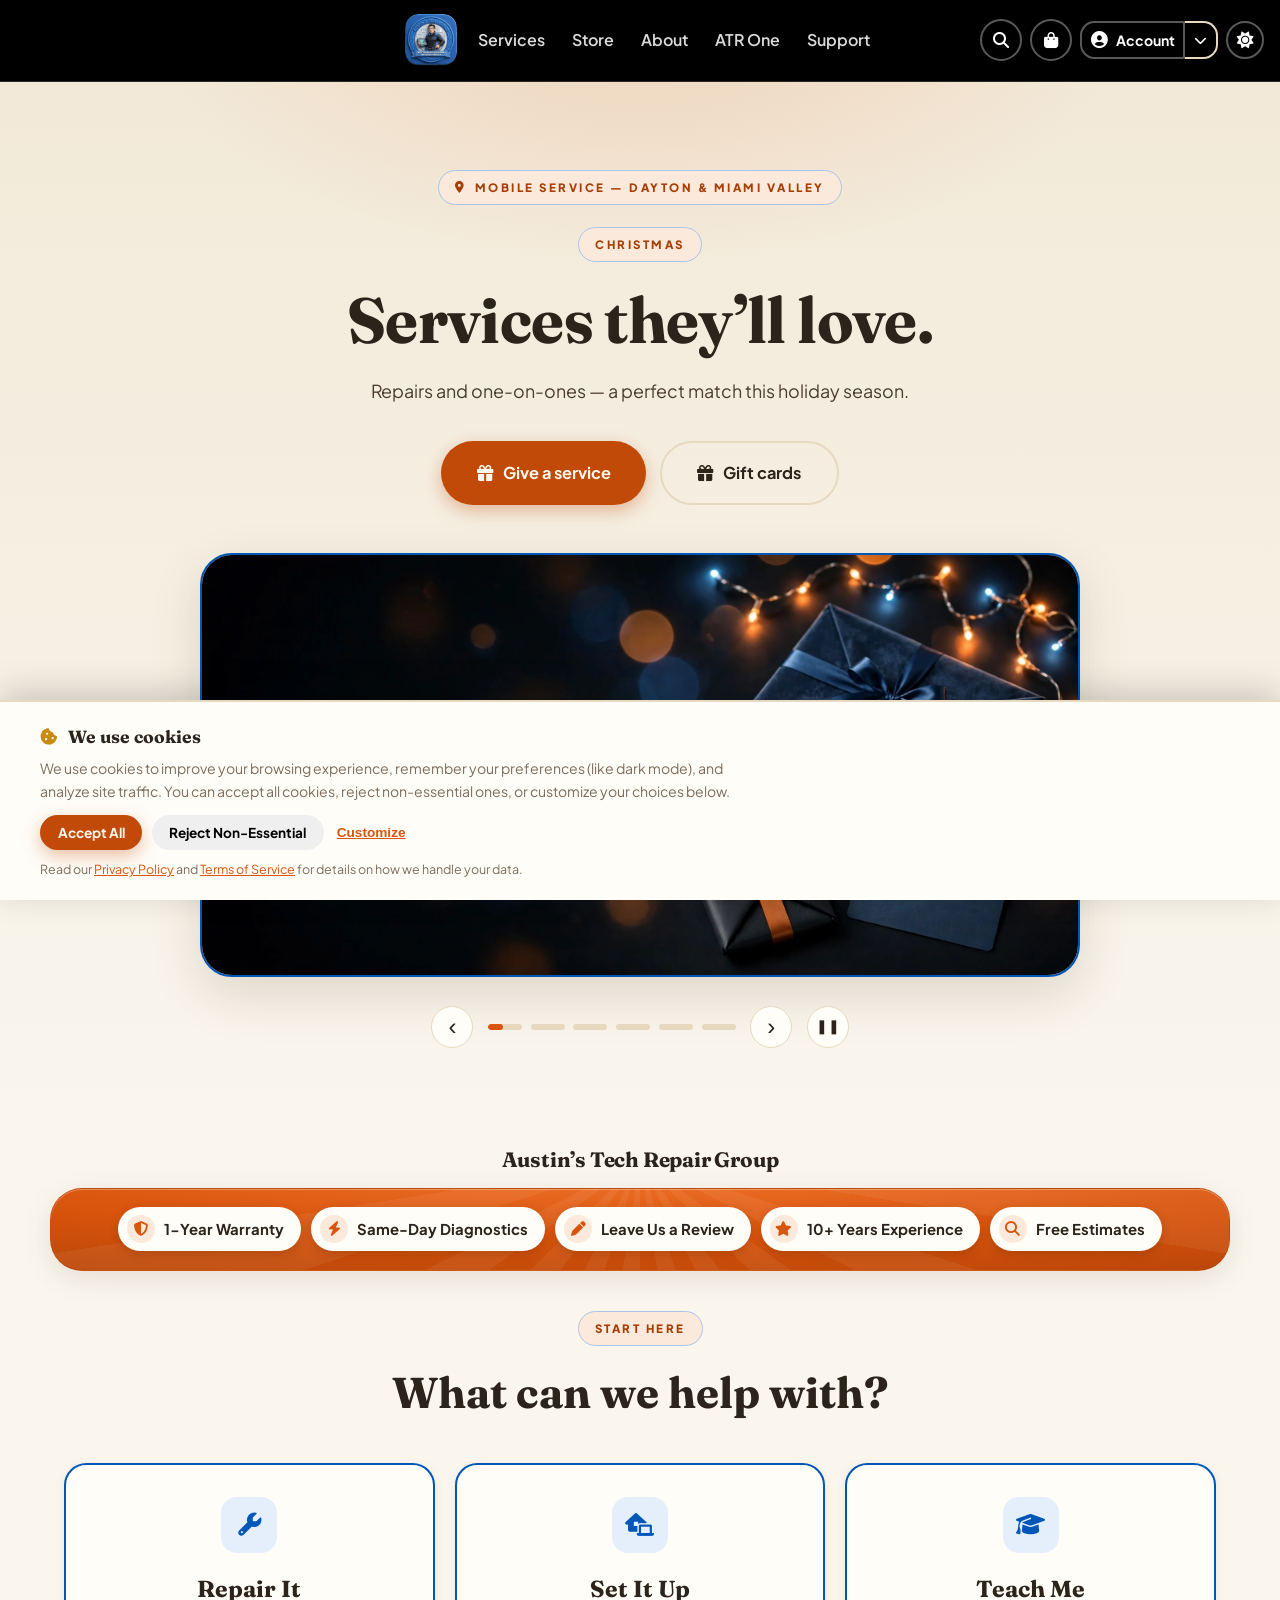
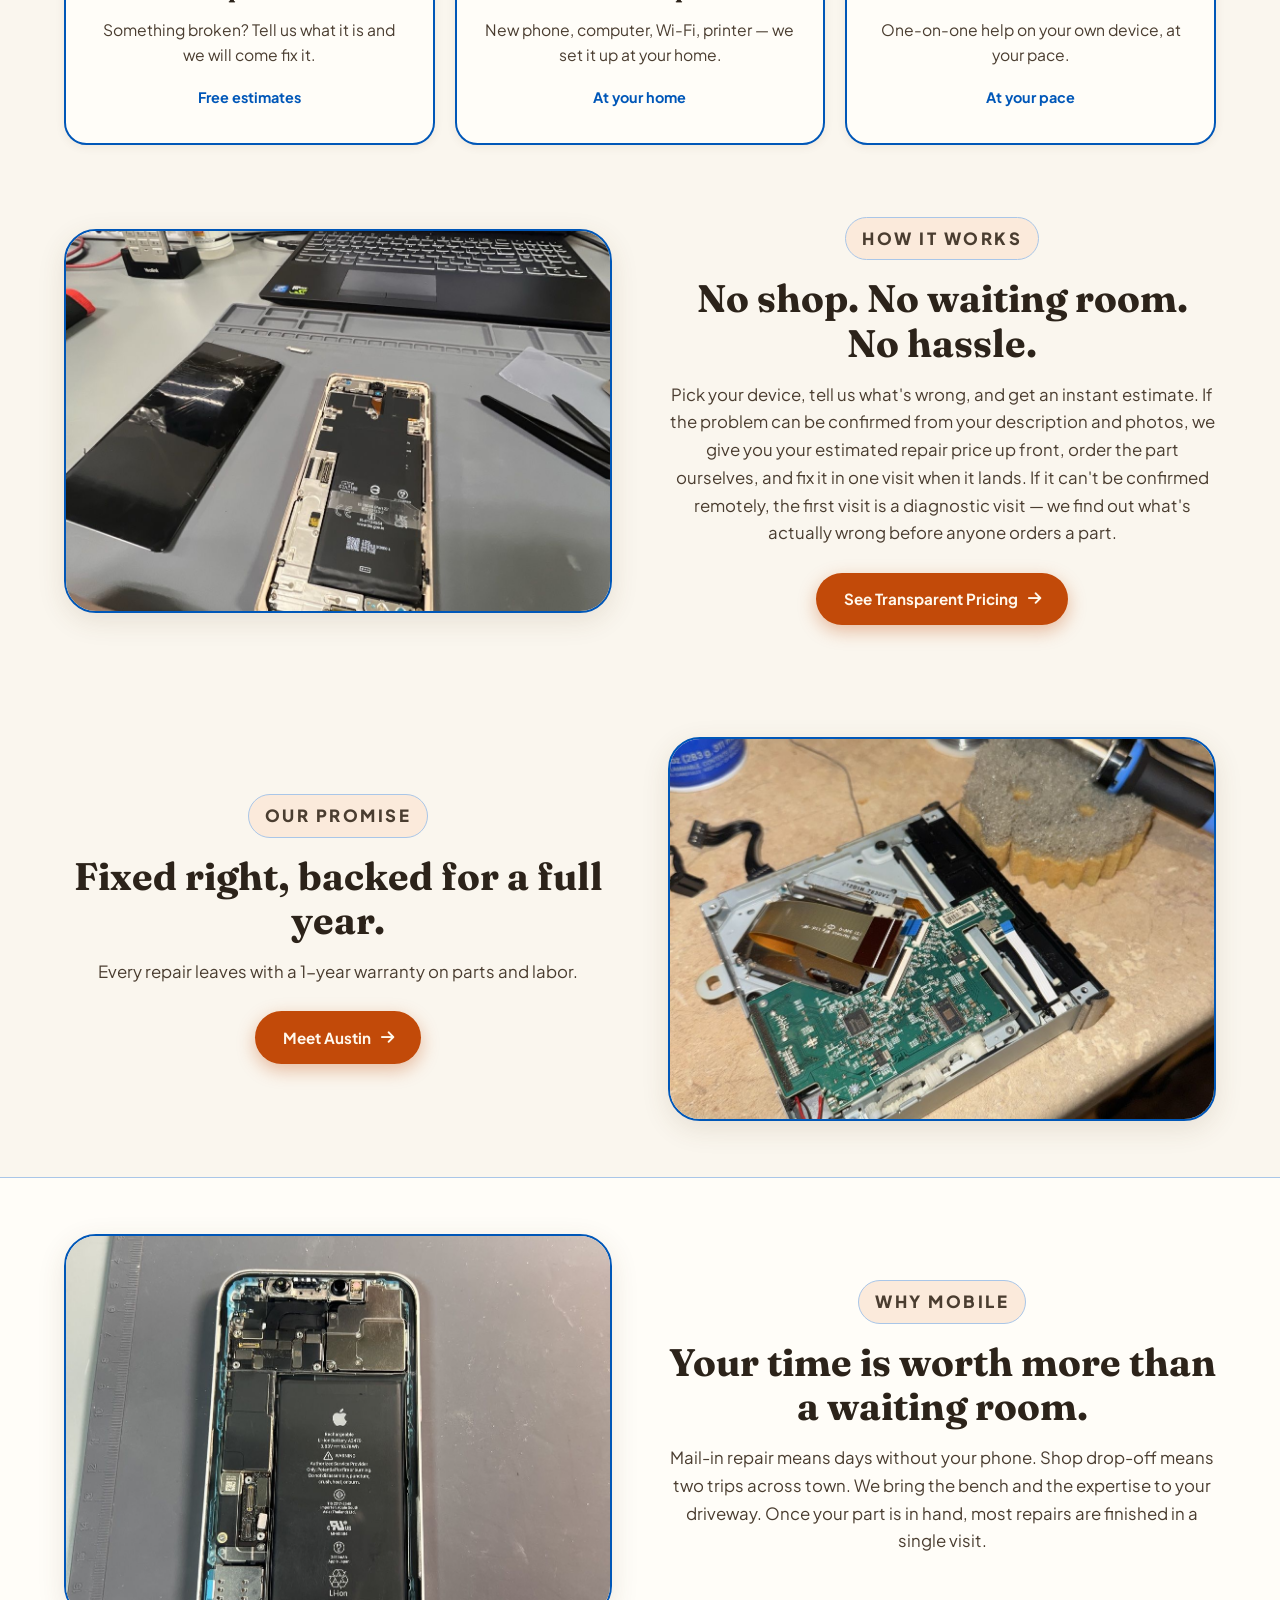
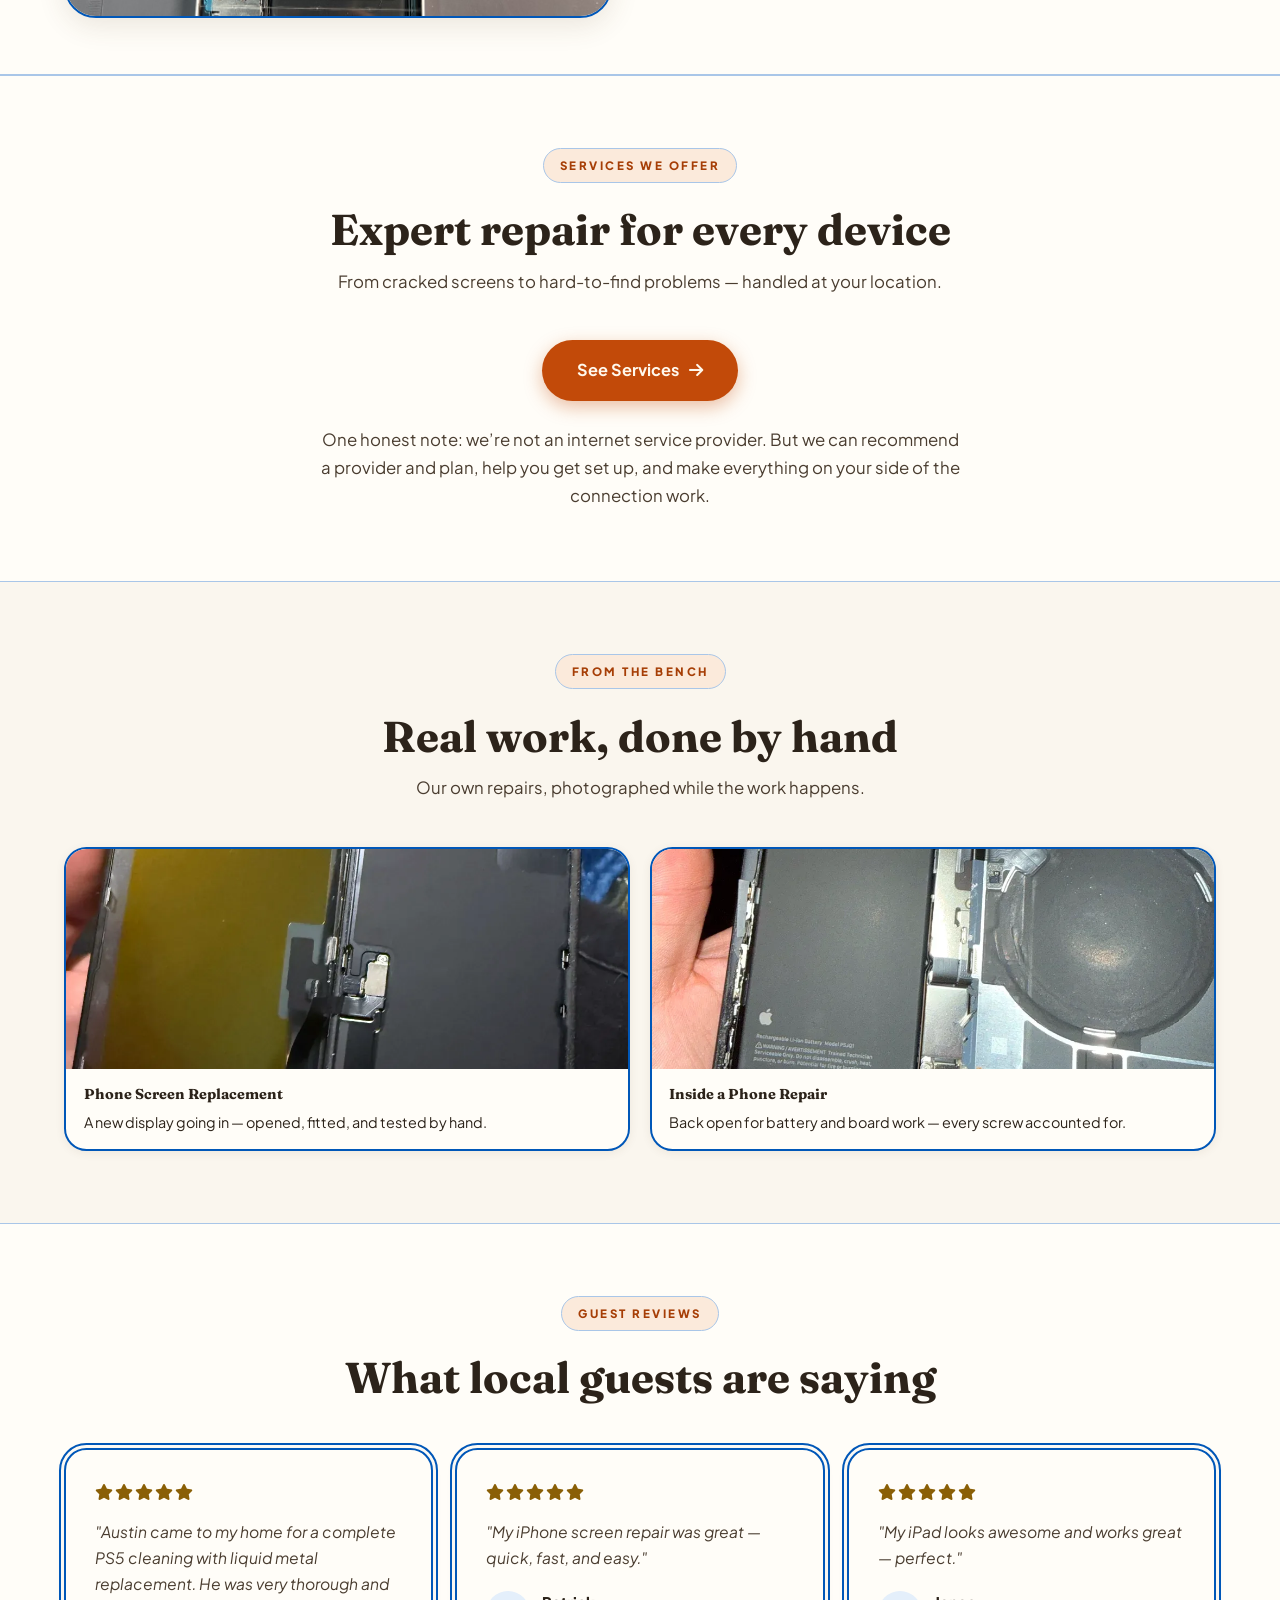
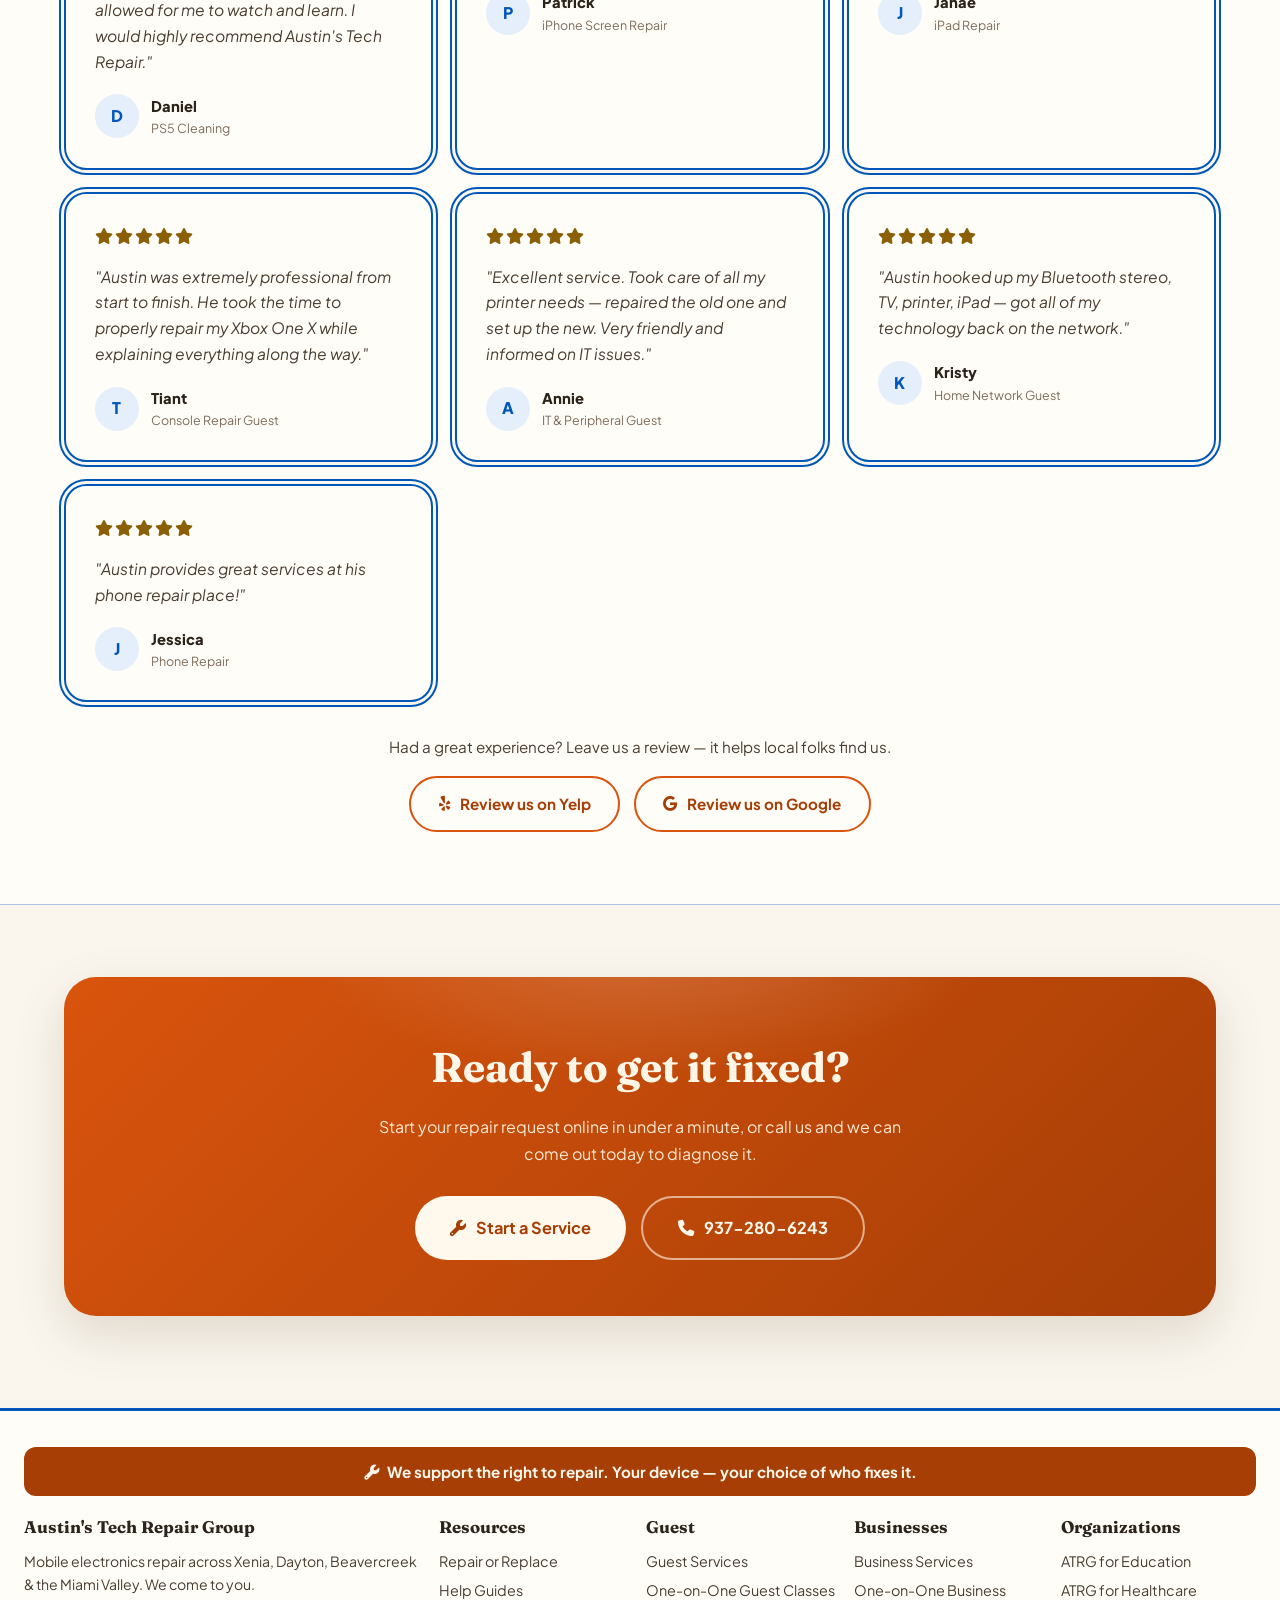
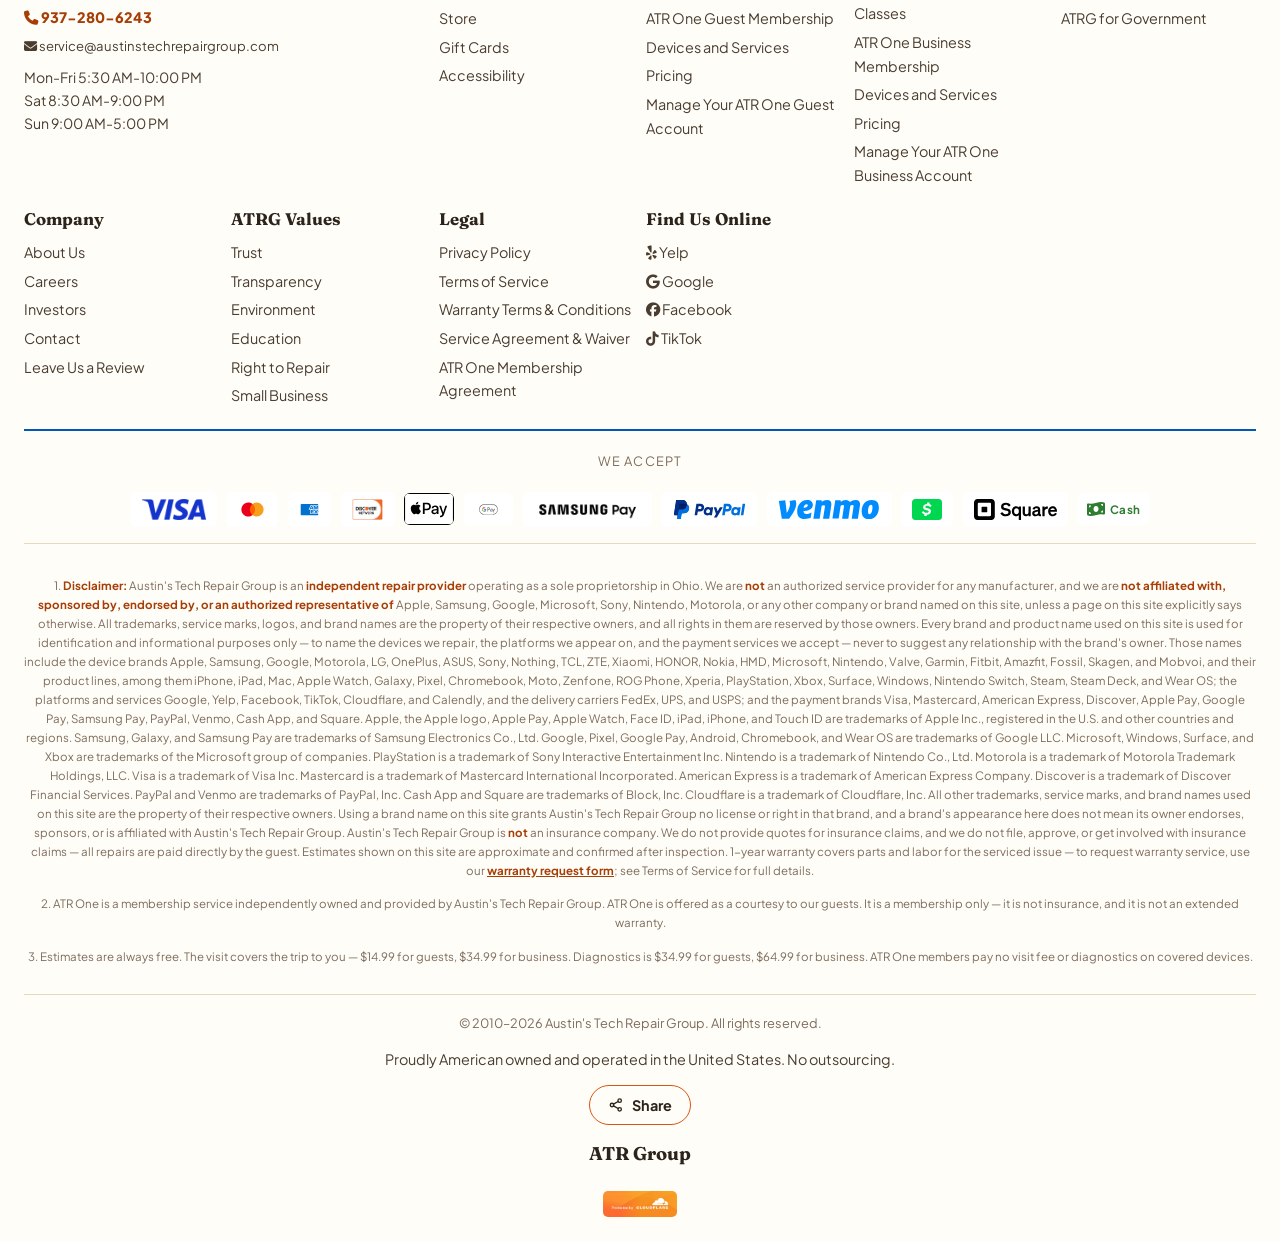
==== commit 06fa75f8: "v176.45: Black Friday one day only, November 27, ends 10 PM" ====
--- a/index.html
+++ b/index.html
@@ -282,13 +282,13 @@
                  the FIRST slide is the holiday slide, and it follows
                  the calendar on its own. The script right below the
                  hero controls fills it for whichever holiday is in
-                 season (Black Friday Nov 25-27, then Thanksgiving,
+                 season (Black Friday Nov 27, then Thanksgiving,
                  Christmas after it, then New Year's, and the rest of
                  the year), and takes the slide out entirely when no
                  holiday is on. The default content below is
                  Thanksgiving. No discounts or deal terms on any
                  holiday EXCEPT Black Friday: Austin ordered 30% off
-                 repair labor for everybody, Nov 25-27, 2026 (owner,
+                 repair labor for everybody, Nov 27, 2026 (owner,
                  Nov 12, 2026), parts stay at cost. -->
             <div class="hero-slide is-active" id="holiday-slide">
               <p class="eyebrow" id="holiday-eyebrow">Thanksgiving</p>
@@ -406,9 +406,9 @@
                 eyebrow: 'Veterans Day', headline: 'Thank you to those who served.',
                 sub: 'We are closed on Veterans Day to honor those who served. Veterans take 15% off today &mdash; our thank-you. Book online any time &mdash; we will be back the next day.',
                 img: 'images/holiday-flag.webp', alt: 'An American flag waving on a porch at golden hour', ctas: STD },
-              { when: function () { return between(now, minus(tg, 1), plus(tg, 1)); },
+              { when: function () { return between(now, plus(tg, 1), plus(tg, 1)); },
                 eyebrow: 'Black Friday', headline: '30% off labor this Black Friday.',
-                sub: '30% off repair labor for everybody, November 25 to 27. Parts stay at cost. We are closed Thanksgiving Day, November 26 &mdash; book ahead and we will be there.',
+                sub: '30% off repair labor for everybody, November 27 only, ends 10 PM. Parts stay at cost. We are closed Thanksgiving Day, November 26 &mdash; book ahead and we will be there.',
                 img: 'images/work/phone-repair.jpg', alt: 'Technician repairing a smartphone', ctas: STD },
               { when: function () { return between(now, day(y, 10, 1), tg); },
                 eyebrow: 'Thanksgiving', headline: 'Dropped your phone after the holidays?',
@@ -2045,6 +2045,8 @@
               <span class="pw-wrap"><input type="password" id="authx-login-password" placeholder="••••••••" autocomplete="current-password" aria-label="Password" required><button class="pw-eye" type="button" data-pw-eye aria-label="Show password"><i class="fas fa-eye"></i></button></span>
             </label>
             <p class="acct-error" id="authx-login-error" hidden></p>
+            <!-- V176_44_SIGNUP_NOTE_2026_11_26 (owner, Nov 26, 2026): the check-your-email note after a new signup, on the login form so it stays visible after the switch from Sign Up — the signup form's own note is hidden with the form. -->
+            <p class="acct-muted" id="authx-login-note" hidden></p>
             <button class="btn btn-primary btn-lg acct-submit" type="submit">Log In <i class="fas fa-arrow-right"></i></button>
             <button class="authx-forgot" id="authx-forgot-btn" type="button">Forgot your password?</button>
           </form>
@@ -9801,6 +9803,7 @@
     if (loginForm) loginForm.addEventListener('submit', function (e) {
       e.preventDefault();
       showErr($('authx-login-error'), '');
+      var ln0 = $('authx-login-note'); if (ln0) { ln0.textContent = ''; ln0.hidden = true; }
       var email = String($('authx-login-email').value || '').trim().toLowerCase();
       var pass = $('authx-login-password').value || '';
       if (!validEmail(email)) { showErr($('authx-login-error'), 'Please enter a valid email address.'); return; }
@@ -9893,6 +9896,9 @@
         var note = $('authx-signup-note');
         if (note) { note.textContent = 'Account created — check your email for a confirmation link, then come back and log in.'; note.hidden = false; }
         var le = $('authx-login-email'); if (le) le.value = email;
+        /* V176_44_SIGNUP_NOTE_2026_11_26 (owner, Nov 26, 2026): the note above lives on the signup form, which selectTab('login') hides — the guest saw a bare login view and no message. The same note now rides on the login form too, so it stays visible after the switch. */
+        var lnote = $('authx-login-note');
+        if (lnote) { lnote.textContent = 'Account created — check your email for a confirmation link, then come back and log in.'; lnote.hidden = false; }
         selectTab('login');
       }).catch(function () {
         if (btn) { btn.disabled = false; btn.innerHTML = 'Create Account <i class="fas fa-arrow-right"></i>'; }
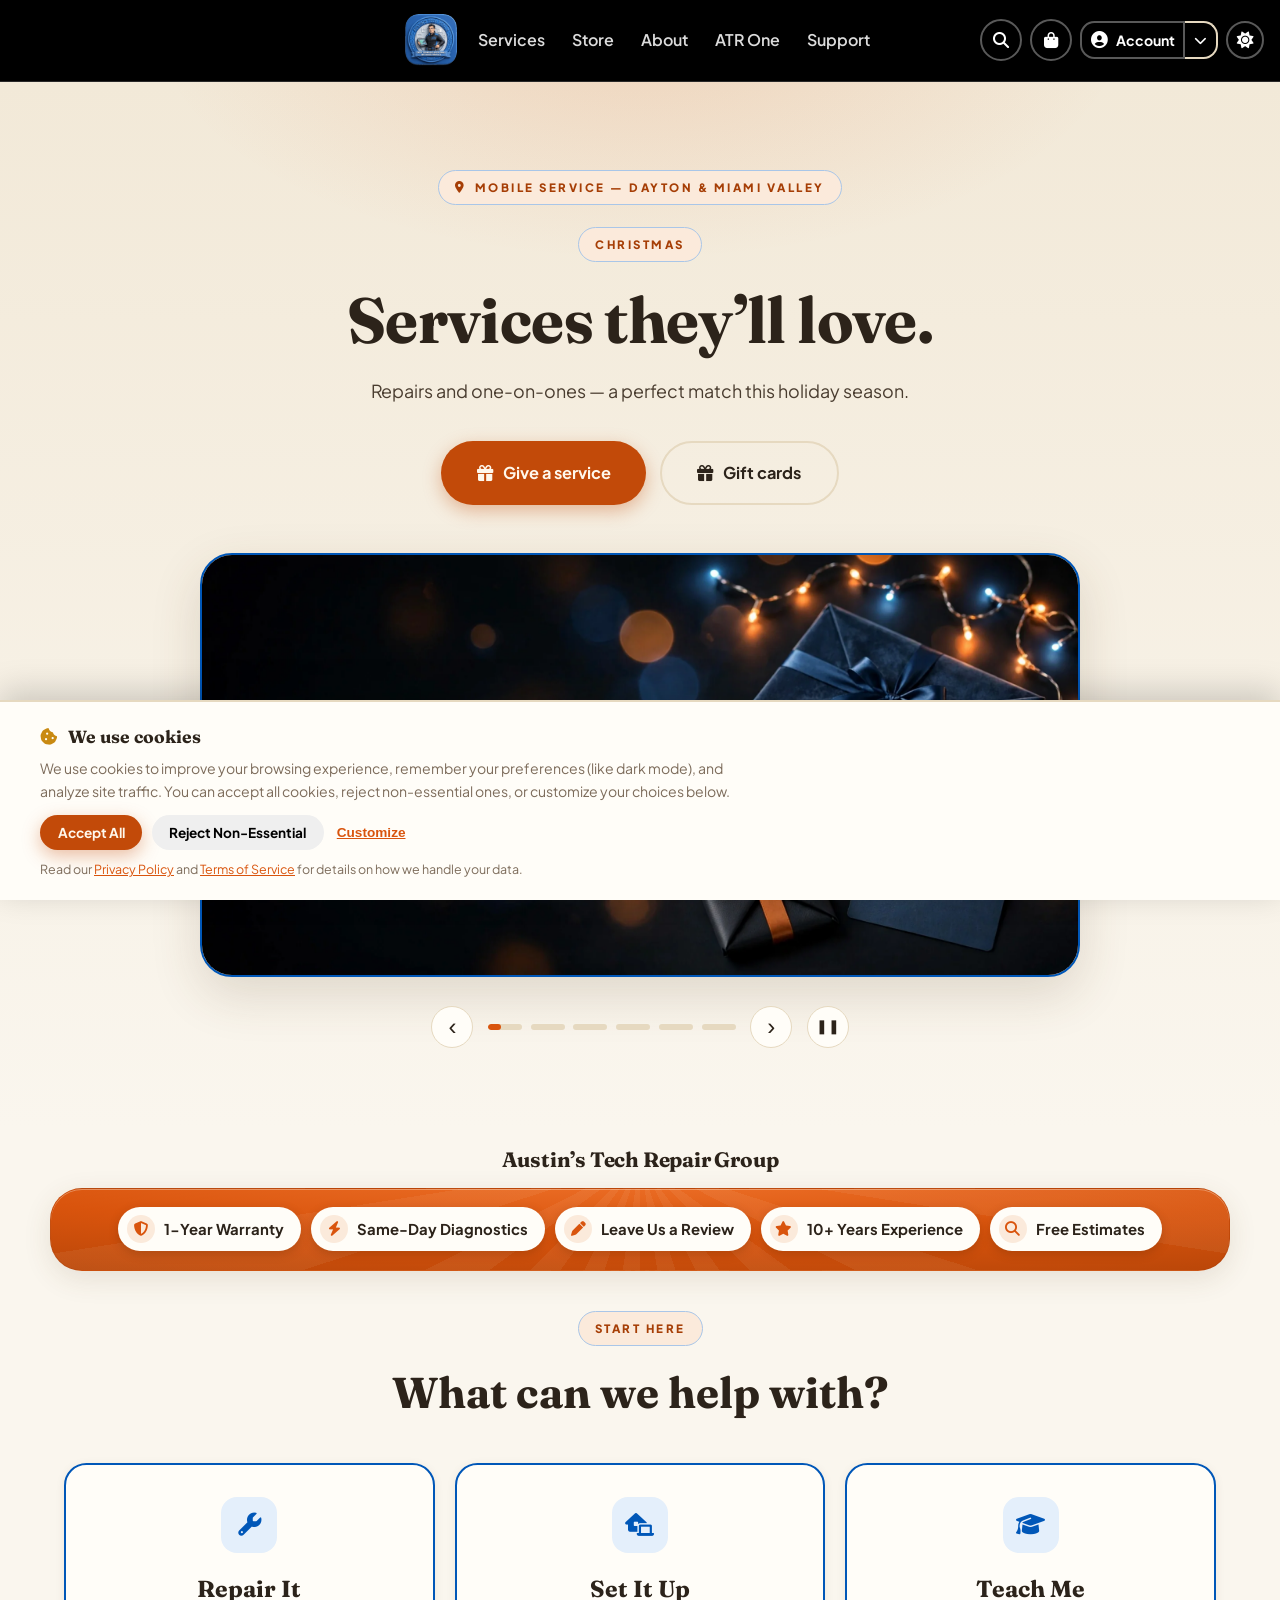
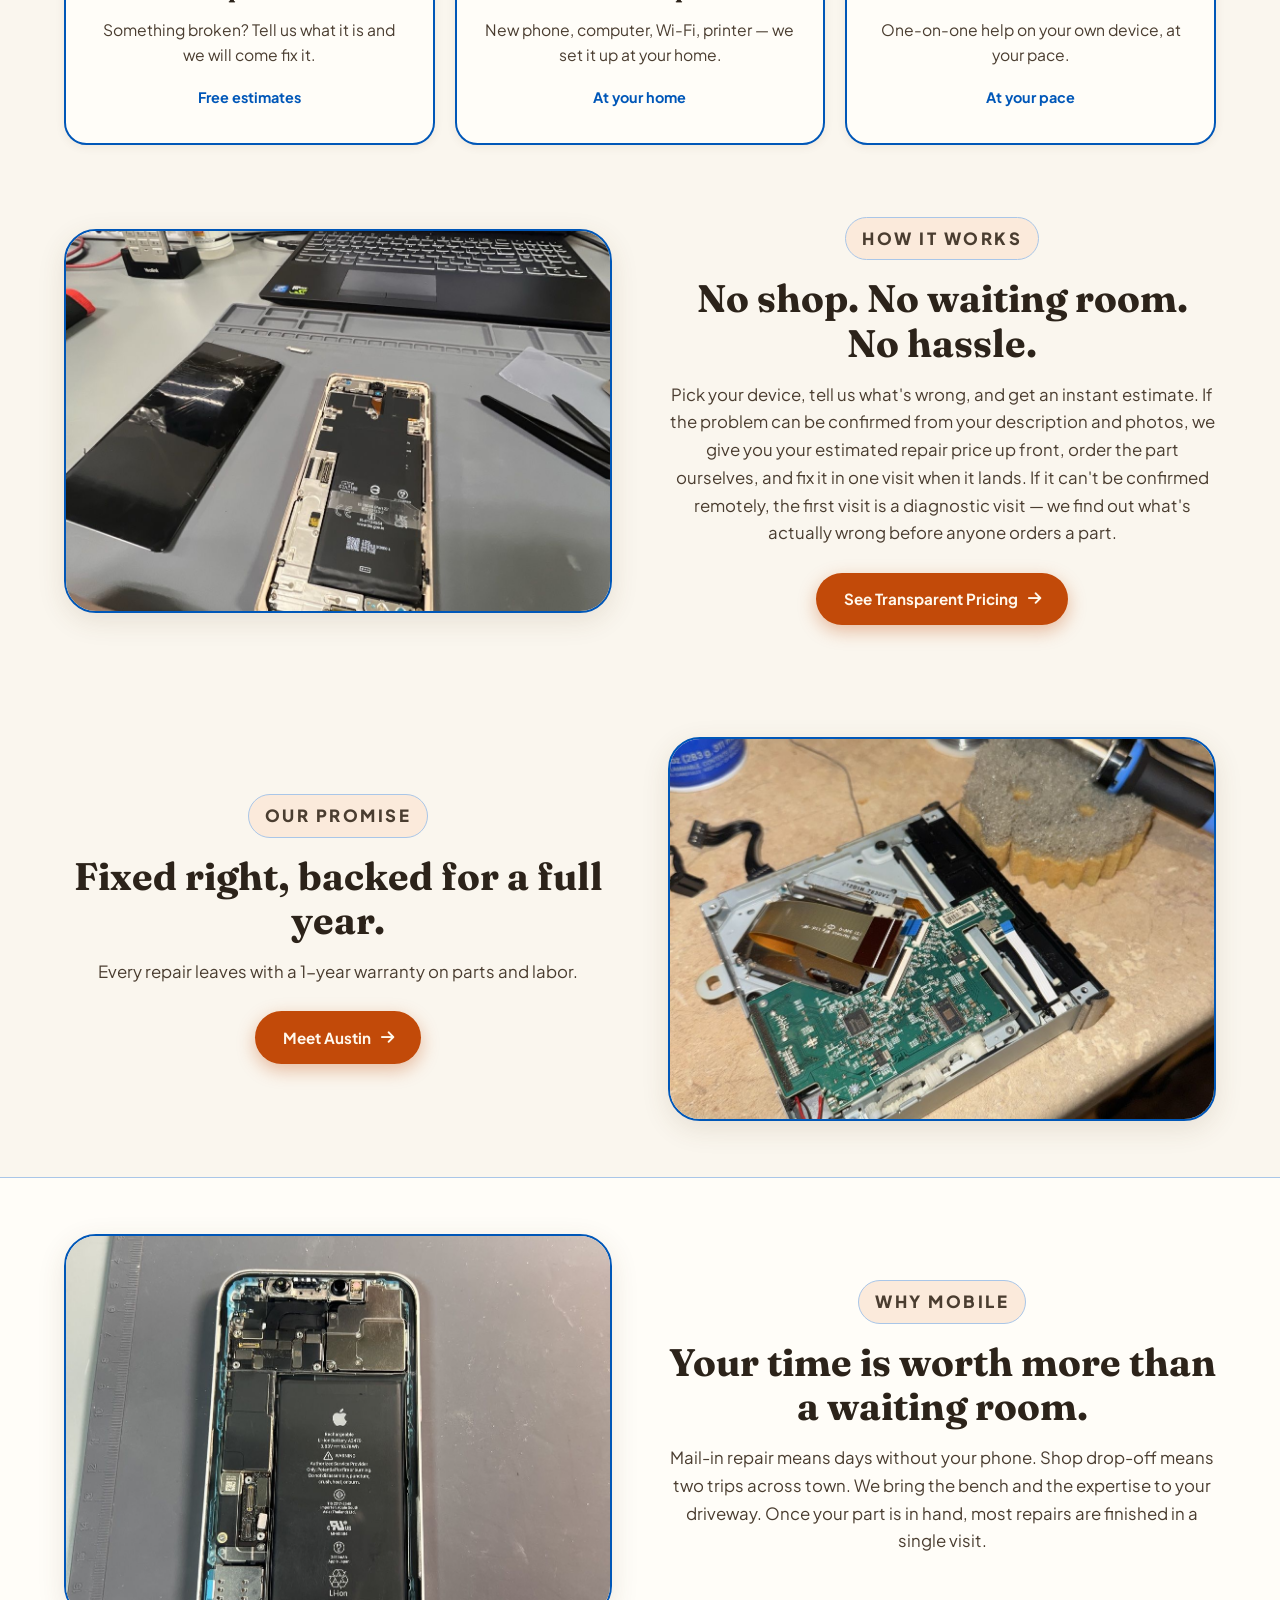
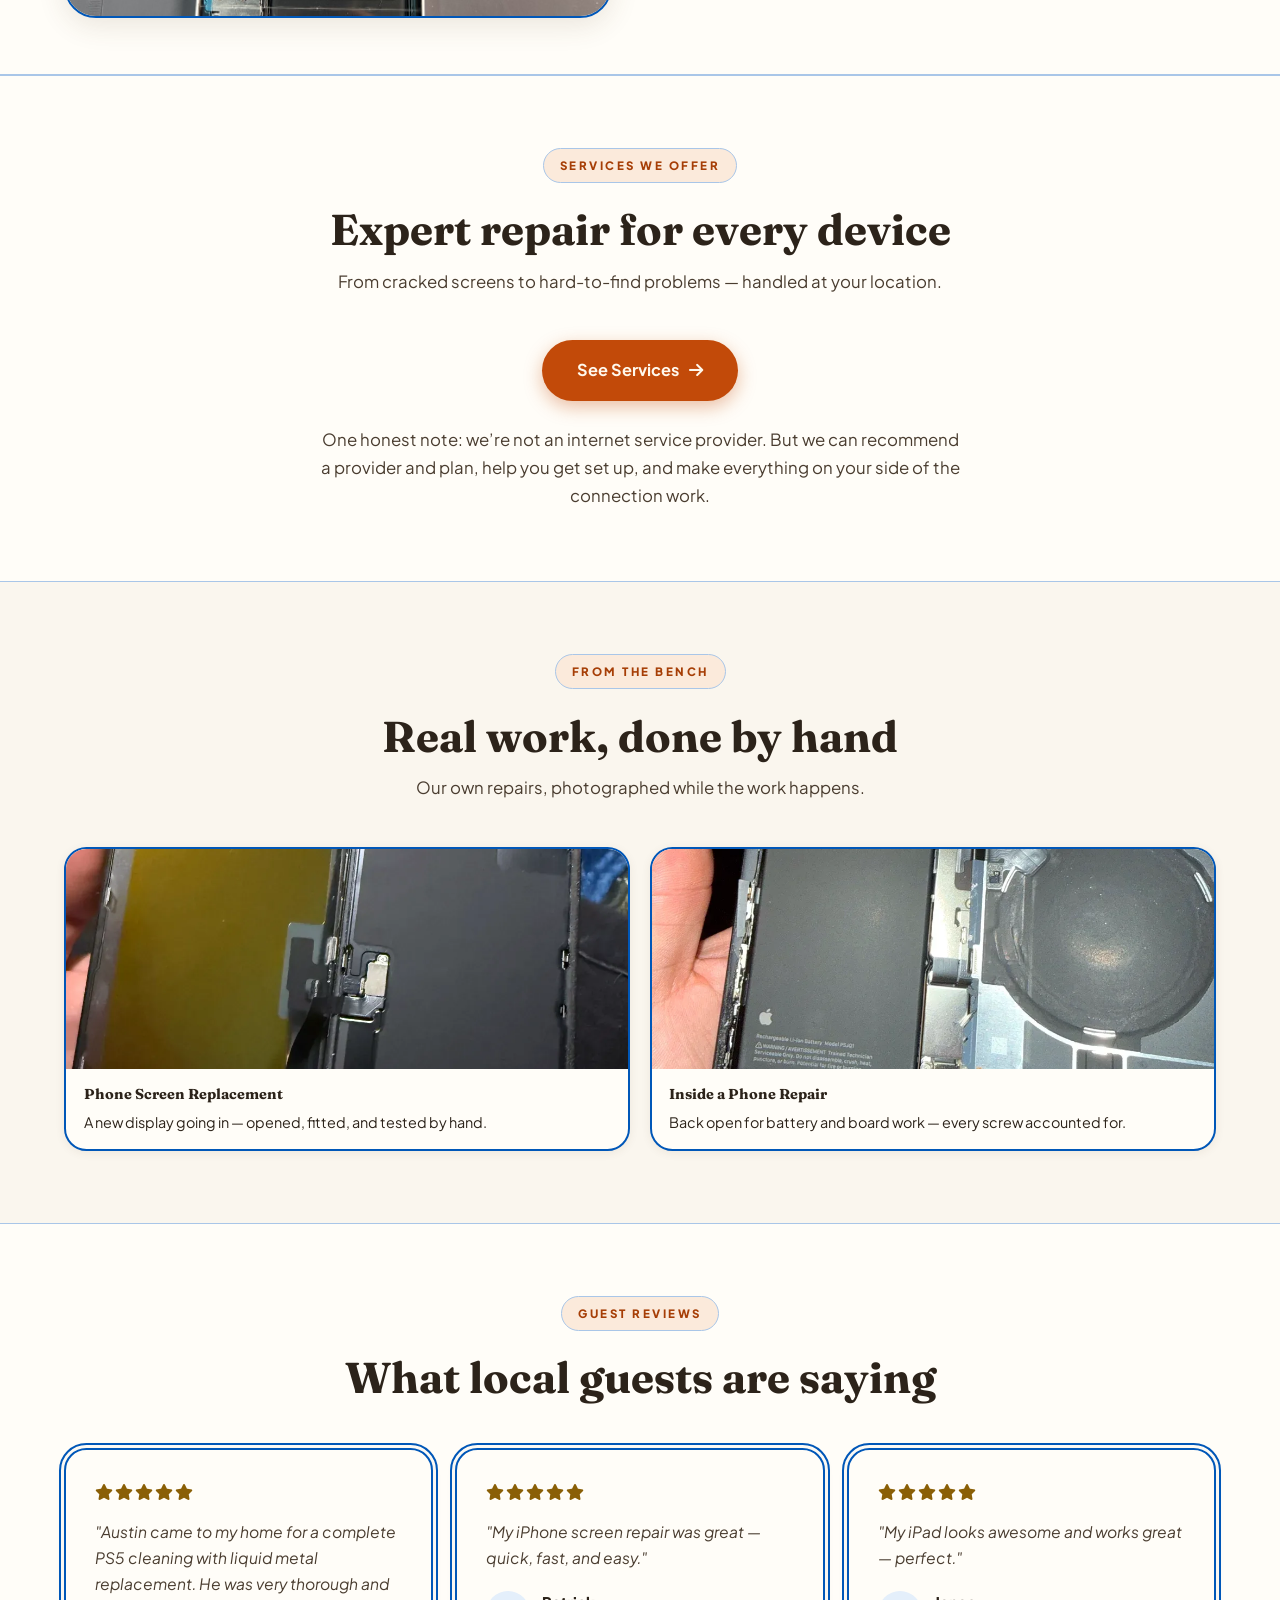
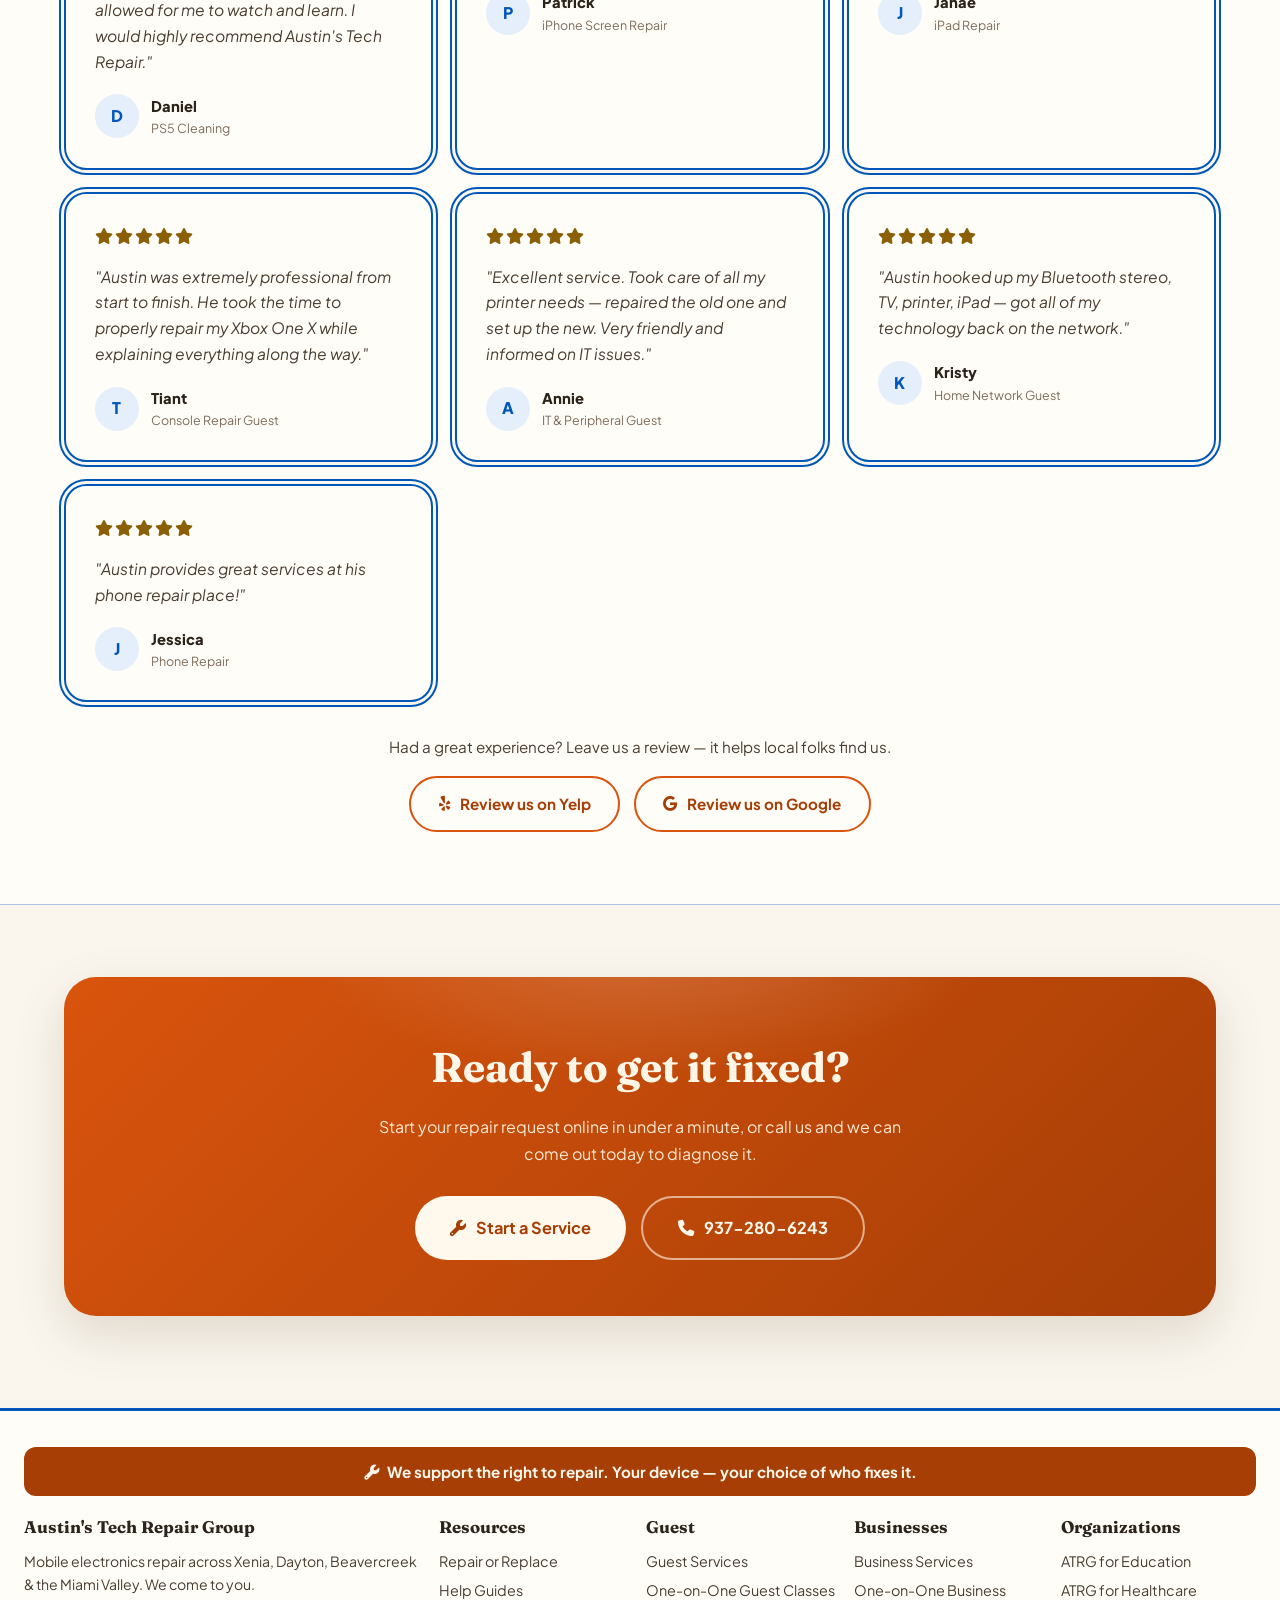
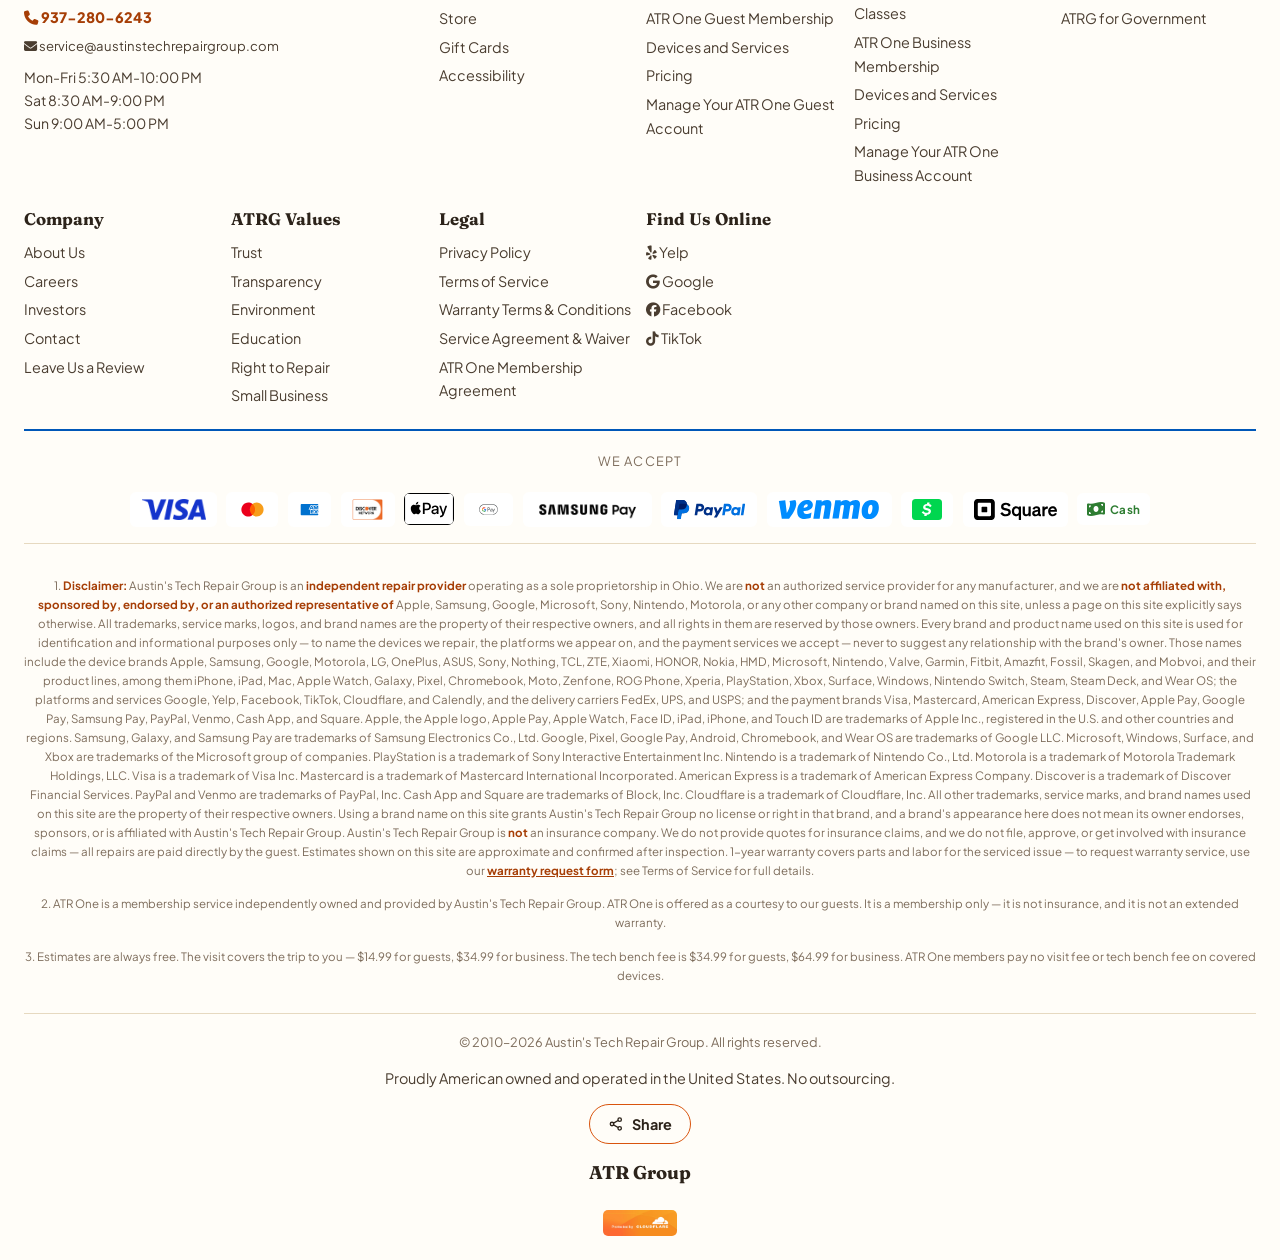
==== commit f5943d76: "v176.50: guest copy — repair hourly rates removed, fee called tech bench fee, Gift cards CTA to Cont" ====
--- a/index.html
+++ b/index.html
@@ -399,7 +399,7 @@
             ];
             var GIFT = [
               { href: '#whatwedo', page: 'whatwedo', icon: 'fas fa-gift', text: 'Give a service' },
-              { href: '#account', page: 'account', icon: 'fas fa-gift', text: 'Gift cards' }
+              { href: '#contact', page: 'contact', icon: 'fas fa-gift', text: 'Gift cards' }
             ];
             var HOLIDAYS = [
               { when: function () { return now.getMonth() === 10 && now.getDate() === 11; },
@@ -856,7 +856,7 @@
       <div class="atr-one-ad">
         <h2>Built for every guest</h2>
         <p>Every guest starts on ATR One Free automatically &mdash; nothing to join and nothing to pay. You earn 1 point for every $1 on every completed repair or service &mdash; 100 points is $5 toward repairs, accessories, and vouchers.</p>
-        <p>Paid members pay no visit fee or diagnostics on covered devices, earn points faster, and save more on repairs and accessories.</p>
+        <p>Paid members pay no visit fee or tech bench fee on covered devices, earn points faster, and save more on repairs and accessories.</p>
         <p><strong>ATR One Individual &mdash; $9.99/mo.</strong> 20% off repairs and 25% off accessories on covered devices, and no visit fee on covered devices. Covers 1 device. Earns 5 points for every $1 spent.</p>
         <p><strong>ATR One Family &mdash; $19.99/mo.</strong> 25% off repairs and 30% off accessories on covered devices, and no visit fee on covered devices. Covers 5 devices. Earns 10 points for every $1 spent.</p> <!-- V176_14_POINTS_2026_11_20 -->
         <div class="atr-one-cta">
@@ -894,11 +894,12 @@
           <div class="price-block">
             <p class="eyebrow">Pricing</p>
             <h2 class="section-title" style="font-size:1.6rem;">What it costs <span class="price-asterisk" aria-label="See note 3 in the footer">*</span></h2>
+<!-- V176_50_GUEST_COPY_2026_11_27: repair hourly rates out of guest copy; fee called tech bench fee; holiday Gift cards CTA goes to Contact. -->
             <p class="lead-line"><strong>Dispatch fee is $14.99.</strong> This covers our travel to your home, and it is non-refundable.</p>
-            <p><strong>Diagnostics $34.99</strong></p>
+            <p><strong>Tech bench fee $34.99</strong></p>
             <p><strong>One-on-one is $24.99 an hour, plus a $14.99 visit fee.</strong></p>
             <!-- V173_PRICING_FLOOR_2026_11_18 (Austin, Nov 18, 2026): "Common repairs starting at" line removed — no repair starting prices anywhere. -->
-            <p>Custom repairs are $49.99 an hour, plus parts.</p>
+            <p>Custom repairs are quoted individually as one estimated price &mdash; parts and labor included. Estimates are always free.</p>
             <p class="price-note">Within 25 miles, the dispatch fee is the price listed above. Over 25 miles, add $1 per mile.</p>
             <p class="price-note">* See note 3 in the footer below.</p>
             <a class="btn btn-primary btn-lg" href="#repair" data-page="repair" data-guest="1" style="margin-top:.5rem;">Start a Service <i class="fas fa-arrow-right"></i></a>
@@ -1132,12 +1133,12 @@
               <div class="estimate-box oo-repair-only">
                 <p class="label" id="estimate-label">Estimated price range</p>
                 <p class="price" id="estimate-price">$60 &ndash; $150</p><!-- V173_PRICING_FLOOR_2026_11_18 -->
-                <p class="note" id="estimate-note">Final pricing is confirmed once we've inspected the device. Estimates are always free. A non-refundable visit fee secures your mobile appointment &mdash; $14.99 for guests, $34.99 for business &mdash; plus diagnostics of $34.99 for guests, $64.99 for business, when one is needed. It covers the trip to you, and it&rsquo;s due when you book. ATR One Plus (paid) members pay no visit fee or diagnostics for devices covered under their plan.</p>
+                <p class="note" id="estimate-note">Final pricing is confirmed once we've inspected the device. Estimates are always free. A non-refundable visit fee secures your mobile appointment &mdash; $14.99 for guests, $34.99 for business &mdash; plus a tech bench fee of $34.99 for guests, $64.99 for business, when one is needed. It covers the trip to you, and it&rsquo;s due when you book. ATR One Plus (paid) members pay no visit fee or tech bench fee for devices covered under their plan.</p>
               </div>
               <!-- REPAIR_WIZARD_ESTIMATE_FIX_2026_11_06: standing estimate
                    disclaimer (owner, Nov 6, 2026) — a proper, visible
                    disclaimer at the estimate step, not fine print. -->
-              <p class="estimate-disclaimer oo-repair-only" id="estimate-disclaimer"><strong>Estimate only:</strong> the prices shown here are estimates &mdash; not the final repair price. Your exact price is confirmed after diagnostics, and the final price may be smaller or larger than the estimate shown.</p>
+              <p class="estimate-disclaimer oo-repair-only" id="estimate-disclaimer"><strong>Estimate only:</strong> the prices shown here are estimates &mdash; not the final repair price. Your exact price is confirmed after the bench diagnosis, and the final price may be smaller or larger than the estimate shown.</p>
               <div style="display: flex; gap: 0.8rem; flex-wrap: wrap;">
                 <button class="btn btn-primary" type="button" data-action="continue-contact"><i class="fas fa-arrow-right"></i> Continue</button>
                 <button class="back-btn" type="button" data-back="2"><i class="fas fa-arrow-left"></i> Back</button>
@@ -1364,7 +1365,7 @@
 
     <label class="atr-check">
       <input type="checkbox" name="dispatch_acknowledged" value="yes" required>
-      <span>I understand the <strong>visit fee is $14.99</strong> &mdash; and <strong>diagnostics is $34.99</strong> if my device needs a full diagnosis &mdash; covers the trip to me, is due at scheduling, and is <strong>non-refundable</strong>. *</span>
+      <span>I understand the <strong>visit fee is $14.99</strong> &mdash; and <strong>the tech bench fee is $34.99</strong> if my device needs a full diagnosis &mdash; covers the trip to me, is due at scheduling, and is <strong>non-refundable</strong>. *</span>
     </label>
     <span class="atr-field-error" data-error-for="dispatch_acknowledged"></span>
 
@@ -1533,7 +1534,7 @@
           </div>
           <div class="ror-rule">
             <h3>Our rule of thumb, in the open</h3>
-            <p>If your estimated repair price is <strong>40% or less</strong> of what a replacement would cost you, fixing it is usually worth it. <strong>Over 40% and up to 65%</strong> is borderline &mdash; the device&rsquo;s age and shape decide it, and we will tell you straight after diagnostics. <strong>Over 65%</strong>, our honest advice is to put the money toward a replacement.</p>
+            <p>If your estimated repair price is <strong>40% or less</strong> of what a replacement would cost you, fixing it is usually worth it. <strong>Over 40% and up to 65%</strong> is borderline &mdash; the device&rsquo;s age and shape decide it, and we will tell you straight after the bench diagnosis. <strong>Over 65%</strong>, our honest advice is to put the money toward a replacement.</p>
             <p>ATR One members get a discount on repairs, which can change this math &mdash; the percentages here use our standard prices.</p>
             <p>Already know you want the repair? <a href="#repair" data-page="repair">Schedule a repair</a>, or check the <a href="#whatwedo" data-page="whatwedo">Services flow</a> for starting prices on their own.</p>
           </div>
@@ -2475,7 +2476,7 @@
       <div class="atr-one-ad">
         <h2>Built for every business</h2>
         <p>Every business starts on ATR One Free automatically &mdash; nothing to join and nothing to pay. You earn 5 points for every $1 on every completed repair or service &mdash; 100 points is $5 toward repairs, accessories, and vouchers.</p> <!-- V176_14_FREE_BIZ_2026_11_20 -->
-        <p>Paid members pay no visit fee or diagnostics on covered devices, earn points faster, and save more on repairs and accessories.</p>
+        <p>Paid members pay no visit fee or tech bench fee on covered devices, earn points faster, and save more on repairs and accessories.</p>
         <p><strong>ATR One Business &mdash; $49.99/mo.</strong> 35% off repairs and 40% off accessories on covered devices, wholesale parts pricing, and no visit fee on covered devices. Covers 10 devices. Earns 10 points for every $1 spent.</p>
         <p><strong>ATR One Business Pro &mdash; $99.99/mo.</strong> 45% off repairs and 55% off accessories on covered devices, with full IT management for the business, and no visit fee on covered devices. Covers 25 devices. Earns 15 points for every $1 spent.</p> <!-- V176_14_POINTS_2026_11_20 -->
         <div class="atr-one-cta">
@@ -2511,10 +2512,10 @@
             <p class="eyebrow">Business pricing</p>
             <h2 class="section-title" style="font-size:1.6rem;">What it costs for your business <span class="price-asterisk" aria-label="See note 3 in the footer">*</span></h2>
             <p class="lead-line"><strong>Dispatch fee is $34.99.</strong></p>
-            <p><strong>Diagnostics $64.99</strong></p>
+            <p><strong>Tech bench fee $64.99</strong></p>
             <p><strong>One-on-one is $49.99 an hour, plus a $34.99 visit fee.</strong></p>
             <!-- V173_PRICING_FLOOR_2026_11_18 (Austin, Nov 18, 2026): "Common repairs starting at" line removed — no repair starting prices anywhere. -->
-            <p>Custom repairs are $99.99 an hour, plus parts.</p>
+            <p>Custom repairs are quoted individually as one estimated price &mdash; parts and labor included. Estimates are always free.</p>
             <p class="price-note">Within 25 miles, the dispatch fee is the price listed above. Over 25 miles, add $1 per mile.</p>
             <p class="price-note">ATRG Business Plus and Business Pro members pay no visit fee on covered devices.</p>
             <p class="price-note">To schedule, sign in with your business account. Your EIN is already on file from sign-up.</p>
@@ -2614,8 +2615,8 @@
             </div>
             <div class="perk-card">
               <i class="fas fa-house"></i>
-              <h4>No Visit Fee or Diagnostics</h4>
-              <p>ATR One Plus members pay no visit fee and no diagnostics on covered devices &mdash; the visit and the full diagnosis are included with the paid membership.</p>
+              <h4>No Visit Fee or Tech Bench Fee</h4>
+              <p>ATR One Plus members pay no visit fee and no tech bench fee on covered devices &mdash; the visit and the full diagnosis are included with the paid membership.</p>
             </div>
           </div>
 
@@ -2755,8 +2756,8 @@
             </div>
             <div class="perk-card">
               <i class="fas fa-house"></i>
-              <h4>No Visit Fee or Diagnostics</h4>
-              <p>ATR One Plus members pay no visit fee and no diagnostics on covered devices &mdash; the visit and the full diagnosis are included with the paid membership.</p>
+              <h4>No Visit Fee or Tech Bench Fee</h4>
+              <p>ATR One Plus members pay no visit fee and no tech bench fee on covered devices &mdash; the visit and the full diagnosis are included with the paid membership.</p>
             </div>
           </div>
 
@@ -3109,7 +3110,7 @@
             <div class="section-header center" style="margin-top:2rem;">
             <p class="eyebrow">Coverage map</p>
             <h3 class="section-title" style="font-size:1.7rem;">See if we cover your area</h3>
-            <p class="section-copy">We&rsquo;re a mobile shop &mdash; this map shows where we travel &mdash; roughly 25 miles around Spring Valley and the Dayton area. Type in your address and we&rsquo;ll tell you right away if you&rsquo;re in our area. Every visit carries one flat visit fee: $14.99 for guests, $34.99 for business. Diagnostics is $34.99 for guests, $64.99 for business, when your device needs a full diagnosis.</p>
+            <p class="section-copy">We&rsquo;re a mobile shop &mdash; this map shows where we travel &mdash; roughly 25 miles around Spring Valley and the Dayton area. Type in your address and we&rsquo;ll tell you right away if you&rsquo;re in our area. Every visit carries one flat visit fee: $14.99 for guests, $34.99 for business. The tech bench fee is $34.99 for guests, $64.99 for business, when your device needs a full diagnosis.</p>
           </div>
           <div id="service-map" style="height:340px; border-radius:14px; overflow:hidden; margin-bottom:1rem; background:#e8e2d6;"></div>
           <div style="display:flex; gap:0.6rem; flex-wrap:wrap; margin-bottom:0.8rem;">
@@ -3118,7 +3119,7 @@
             <button class="btn btn-outline" type="button" id="sa-locate"><i class="fas fa-crosshairs"></i> Use My Location</button>
           </div>
           <div id="sa-result" style="display:none; border-radius:12px; padding:1rem 1.1rem; margin-bottom:0.5rem; line-height:1.5;"></div>
-          <p style="font-size:0.82rem; color:var(--muted);">The visit fee is the same anywhere in our service area &mdash; $14.99 for guests, $34.99 for business &mdash; over 25 miles is an extra $1 per mile. Diagnostics is $34.99 for guests, $64.99 for business, when one is needed.</p>
+          <p style="font-size:0.82rem; color:var(--muted);">The visit fee is the same anywhere in our service area &mdash; $14.99 for guests, $34.99 for business &mdash; over 25 miles is an extra $1 per mile. The tech bench fee is $34.99 for guests, $64.99 for business, when one is needed.</p>
             <div class="section-header center" style="margin-bottom:1rem;">
               <h3 style="font-size:1.3rem;">Send a quick message</h3>
               <p class="section-copy">Just a question, not a repair? Send it here.</p>
@@ -3233,11 +3234,11 @@
             </article>
             <article class="service-card qa-item">
               <h3>What does ATR One cover?</h3>
-              <p><a href="#atr-one" data-page="atr-one">ATR One</a> covers the devices on your plan &mdash; Individual 1, Family 5, Business 10, Business Pro 25. Members pay no visit fee or diagnostics on covered devices.</p>
+              <p><a href="#atr-one" data-page="atr-one">ATR One</a> covers the devices on your plan &mdash; Individual 1, Family 5, Business 10, Business Pro 25. Members pay no visit fee or tech bench fee on covered devices.</p>
             </article>
             <article class="service-card qa-item">
               <h3>What does a visit cost?</h3>
-              <p>Guests: dispatch $14.99 to cover travel to your home, non-refundable; diagnostics $34.99. Businesses: dispatch $34.99, diagnostics $64.99. ATR One members pay no visit fee or diagnostics on covered devices.</p>
+              <p>Guests: dispatch $14.99 to cover travel to your home, non-refundable; tech bench fee $34.99. Businesses: dispatch $34.99, tech bench fee $64.99. ATR One members pay no visit fee or tech bench fee on covered devices.</p>
             </article>
             <article class="service-card qa-item">
               <h3>Do you come to me, or do I bring my device to you?</h3>
@@ -3245,7 +3246,7 @@
             </article>
             <article class="service-card qa-item">
               <h3>Are estimates free?</h3>
-              <p>Yes &mdash; estimates are always free. Diagnostics is separate: $34.99 for guests, $64.99 for business.</p>
+              <p>Yes &mdash; estimates are always free. The tech bench fee is separate: $34.99 for guests, $64.99 for business.</p>
             </article>
             <article class="service-card qa-item">
               <h3>Still have a question?</h3>
@@ -3679,13 +3680,13 @@
             <h3>2. Fees, Parts &amp; Payment</h3>
             <ul>
               <li><strong>Visit fee:</strong> A visit fee applies to every mobile visit &mdash; $14.99 for guests, $34.99 for business &mdash; covering travel only. It covers the first 25 miles; over 25 miles is $1 per mile. Diagnostics is separate (see below). It is <strong>non-refundable in all cases</strong>, is due at scheduling, is charged separately from the repair price, and is never credited toward a repair. ATR One Plus (paid) members pay no visit fee for devices covered under their plan.</li>
-              <li><strong>Diagnostics:</strong> Estimates are free. A full diagnosis &mdash; including disassembly or deep board-level diagnostics when required &mdash; is $34.99 for guests and $64.99 for business, charged separately from the repair price. Paid ATR One members pay no diagnostics fee for covered devices.</li>
+              <li><strong>Tech bench fee:</strong> Estimates are free. A full diagnosis &mdash; including disassembly or deep board-level testing when required &mdash; is $34.99 for guests and $64.99 for business, charged separately from the repair price. Paid ATR One members pay no diagnostics fee for covered devices.</li>
               <li><strong>Estimated repairs:</strong> Common repairs (screens, batteries, charging ports, back glass) are quoted as one estimated repair price &mdash; parts and labor included. Repair labor is never billed hourly. One-on-one sessions are billed by the hour ($24.99 per hour for guests, $49.99 per hour for business).</li>
               <li><strong>One-on-one sessions:</strong> One-on-one sessions are billed by the hour: <strong>$24.99 per hour for guests, $49.99 per hour for business.</strong> This is the only service we bill hourly; repair labor is never billed hourly. Sessions run in person at your home or business, or virtually through ATRG Connect. A session covers setup, teaching, and troubleshooting on your own devices, at your pace. If a session runs longer than booked, the extra time is settled at the visit at the same hourly rate. Virtual sessions are paid before the session begins, through our payment provider. One-on-one sessions are for guests and businesses only. We do not teach people to code or to build websites.</li>
               <li><strong>Online estimator:</strong> Prices shown by the online estimator are <strong>starting prices</strong> for the most common models. Your estimated repair price is confirmed for your exact model after diagnostics, and the price we confirm is the price you pay.</li>
               <li><strong>Price changes:</strong> The prices on this site are the prices in effect when you book. If a price changes after you book, the price confirmed to you at booking is the price you pay.</li>
-              <li><strong>If a device cannot be repaired:</strong> If diagnostics shows the device cannot be repaired, or the repair would cost more than the device is worth, we will tell you plainly and you owe nothing beyond the visit fee and diagnostics already charged.</li>
-              <li><strong>Custom repairs:</strong> Repairs outside the standard list are quoted individually as an estimated repair price &mdash; parts plus labor ($49.99 an hour for guests, $99.99 an hour for business) &mdash; and begin only with your approval.</li>
+              <li><strong>If a device cannot be repaired:</strong> If the bench diagnosis shows the device cannot be repaired, or the repair would cost more than the device is worth, we will tell you plainly and you owe nothing beyond the visit fee and diagnostics already charged.</li>
+              <li><strong>Custom repairs:</strong> Repairs outside the standard list are quoted individually as an estimated repair price &mdash; parts and labor included &mdash; and begin only with your approval.</li>
               <li><strong>Parts:</strong> Parts for your job are ordered by us through our suppliers and delivered to us. Because parts are ordered for your specific job, the parts cost is paid upfront before we order. If you cancel after parts are ordered, we keep the part and refund what you paid for the part.</li>
               <li><strong>Replaced parts:</strong> Parts we remove during a repair are taken with us and disposed of properly to protect the environment. Some original manufacturer parts must be returned to the manufacturer.</li>
               <li><strong>Parts you supply:</strong> We do not accept guest-supplied repair parts &mdash; screens, batteries, charging ports, and other parts that are the repair itself must come from us. If you supply your own everyday part you can buy at retail &mdash; such as a hard drive, memory, or accessory &mdash; we will install it as-is; our 1-Year Limited Warranty does not cover guest-supplied parts.</li>
@@ -3715,7 +3716,7 @@
 
             <h3>5. Data &amp; Privacy</h3>
             <ul>
-              <li><strong>Back up your device before service.</strong> Diagnostics and repair can result in data loss or corruption. We are not responsible for lost data, files, photos, accounts, or settings.</li>
+              <li><strong>Back up your device before service.</strong> Diagnosis and repair can result in data loss or corruption. We are not responsible for lost data, files, photos, accounts, or settings.</li>
               <li>We do not offer data recovery or data transfer services.</li>
               <li>Photos you share with us are used only for your repair.</li>
               <li>How we handle your personal information is explained in our <a href="#privacy" data-page="privacy">Privacy Policy</a>.</li>
@@ -3723,7 +3724,7 @@
 
             <h3>6. Repair Risks You Accept</h3>
             <ul>
-              <li><strong>Data:</strong> Diagnostics and repair can result in data loss or corruption. <strong>Back up your device before service.</strong> We are not responsible for lost data, files, photos, accounts, or settings.</li>
+              <li><strong>Data:</strong> Diagnosis and repair can result in data loss or corruption. <strong>Back up your device before service.</strong> We are not responsible for lost data, files, photos, accounts, or settings.</li>
               <li><strong>Pre-existing damage:</strong> Devices with prior liquid exposure, corrosion, structural damage, or earlier repair attempts are fragile and can fail during normal handling. We are not responsible for a device that stops working because of a pre-existing condition.</li>
               <li><strong>Already-cracked parts:</strong> Removing a cracked screen or back glass can cause it to break further. If a damaged part cannot survive disassembly, replacing it becomes part of the repair and is quoted to you before we proceed.</li>
               <li><strong>Cosmetics:</strong> Minor marks from opening a device are a normal risk of repair work.</li>
@@ -3789,7 +3790,7 @@
               <li><strong>Plan discounts:</strong> Discounts apply to the repair or accessory price. Individual: 20% off repairs and 25% off accessories. Family: 25% off repairs and 30% off accessories. Business: 35% off repairs and 40% off accessories. Business Pro: 45% off repairs and 55% off accessories.</li>
               <li><strong>Wholesale parts pricing:</strong> Paid members pay our wholesale cost for parts on covered repairs &mdash; the cost we pay, with no markup added.</li>
               <li><strong>Visit fee:</strong> Paid members pay no visit fee for covered devices.</li>
-              <li><strong>Diagnostics:</strong> Diagnostics on covered devices are free.</li>
+              <li><strong>Tech bench fee:</strong> Covered devices pay no tech bench fee.</li>
               <li><strong>Parts shipping:</strong> Free priority shipping on parts ordered for covered devices.</li>
               <li><strong>Priority queue:</strong> Member work is scheduled ahead of non-member work.</li>
               <li><strong>Remote support:</strong> Free remote service.</li>
@@ -4596,7 +4597,7 @@
       </p>
       <!-- FOOTNOTE_NUMBERS_2026_11_09 (owner FOOTNOTE LAW, Nov 9, 2026), renumbered FOOTER_NUMBERING_2026_11_10: in Apple fashion, claim-specific footer notes are numbered and the claim up in the copy carries the same number as a small superscript marker (sup.fnote). Note 1 = the brand disclaimer (no in-page marker); Note 2 = ATR One membership disclaimer (marker on the ATR One section lead); Note 3 = estimates/visit fee (markers on the Visit Fee and Diagnostics cards under "How pricing works"). The Cloudflare line stays unnumbered at the very bottom of the page. -->
       <!-- SMALL_PRINT_FOOTER_2026_11_09 (owner rule, Nov 9, 2026): fine print never sits inside a content topic - asterisk small print lives here in the footer with the other small print. This note (now note 3) moved down from the Diagnostics card under "How pricing works". -->
-      <p class="footer-disclaimer">3. Estimates are always free. The visit covers the trip to you &mdash; $14.99 for guests, $34.99 for business. Diagnostics is $34.99 for guests, $64.99 for business. ATR One members pay no visit fee or diagnostics on covered devices.</p>
+      <p class="footer-disclaimer">3. Estimates are always free. The visit covers the trip to you &mdash; $14.99 for guests, $34.99 for business. The tech bench fee is $34.99 for guests, $64.99 for business. ATR One members pay no visit fee or tech bench fee on covered devices.</p>
       </div>
 
       <div class="footer-bottom">
@@ -8542,7 +8543,7 @@
      outcome here. Ticket threads never pass through any of this. */
   var ASSISTANT_PHONE = '(937) 280-6243';
   var ASSISTANT_AUTO_TEXT = "Thanks for messaging us! Your message is in, and an associate will be with you shortly.";
-  var ASSISTANT_OFFER_TEXT = "I may be able to help in the meantime \u2014 I can check a price, or answer questions about diagnostics, fees, and our warranty. What do you need?";
+  var ASSISTANT_OFFER_TEXT = "I may be able to help in the meantime \u2014 I can check a price, or answer questions about fees and our warranty. What do you need?";
   var ASSISTANT_CONNECTED_TEXT = "You're connected \u2014 we've let the team know you'd like to speak to an associate. An associate will reply right here shortly, and you can keep typing in the meantime.";
   var ASSISTANT_BOOK_TEXT = "Booking lives right here in your account \u2014 open Request an estimate and your request comes to us with your details already attached. Is there anything else I can answer first?";
   var ASSISTANT_PRIVACY_NOTE = "You're chatting with our automated assistant. This chat stays private unless you ask for an associate \u2014 tap Speak to an associate any time and a person takes over.";
@@ -8567,8 +8568,8 @@
   var ASSISTANT_REPAIRS = { screen: 'Screen', battery: 'Battery', backglass: 'Back glass', chargeport: 'Charging port' };
   var ASSISTANT_FAQ = {
     warranty: 'Every standard repair includes our 1-Year Limited Warranty — parts and labor — for the repair on your invoice. New physical damage, liquid damage, or work by another shop is not covered. Covered claim? There is no second visit fee for it.',
-    dispatch: 'There is a visit fee for a mobile visit: $14.99. Diagnostics is $34.99, when your device needs a full diagnosis. It covers travel to you, it is due when you book, and it is non-refundable — separate from the repair price, never credited toward a repair.', /* V171_AUDIENCE_FEES_2026_11_18: guest figures only — the business variant lives in assistantFaqText above. */
-    diagnostics: 'Estimates are free. Diagnostics is $34.99 — even if we have to open your device or run deep board-level diagnostics to identify the problem, there is no extra diagnostic charge beyond that.', /* V171_AUDIENCE_FEES_2026_11_18: guest figure only — the business variant lives in assistantFaqText above. */
+    dispatch: 'There is a visit fee for a mobile visit: $14.99. The tech bench fee is $34.99, when your device needs a full diagnosis. It covers travel to you, it is due when you book, and it is non-refundable — separate from the repair price, never credited toward a repair.', /* V171_AUDIENCE_FEES_2026_11_18: guest figures only — the business variant lives in assistantFaqText above. */
+    diagnostics: 'Estimates are free. The tech bench fee is $34.99 — even if we have to open your device or run deep board-level testing to identify the problem, there is no extra charge beyond that.', /* V171_AUDIENCE_FEES_2026_11_18: guest figure only — the business variant lives in assistantFaqText above. */
     area: 'We are a mobile service — we come to you in the Miami Valley (Xenia, Dayton, and surrounding areas). Most repairs are finished in a single visit, right at your home or office.',
     parts: 'Parts are ordered by us through our suppliers and delivered to us — we bring them to your install visit. Because parts are ordered for your specific job, the parts cost is paid upfront before we order, and those parts belong to you.',
     howlong: 'Most common repairs (screens, batteries, charge ports) are finished in a single visit once your part is in. If a job needs bench or board-level work, we will tell you the timeline upfront before you commit.',
@@ -8596,11 +8597,11 @@
   function assistantFaqText(key) {
     var biz = assistantFeeBiz();
     if (key === 'dispatch') return biz
-      ? 'There is a visit fee for a mobile visit: $34.99. Diagnostics is $64.99, when your device needs a full diagnosis. It covers travel to you, it is due when you book, and it is non-refundable — separate from the repair price, never credited toward a repair.'
-      : 'There is a visit fee for a mobile visit: $14.99. Diagnostics is $34.99, when your device needs a full diagnosis. It covers travel to you, it is due when you book, and it is non-refundable — separate from the repair price, never credited toward a repair.';
+      ? 'There is a visit fee for a mobile visit: $34.99. The tech bench fee is $64.99, when your device needs a full diagnosis. It covers travel to you, it is due when you book, and it is non-refundable — separate from the repair price, never credited toward a repair.'
+      : 'There is a visit fee for a mobile visit: $14.99. The tech bench fee is $34.99, when your device needs a full diagnosis. It covers travel to you, it is due when you book, and it is non-refundable — separate from the repair price, never credited toward a repair.';
     if (key === 'diagnostics') return biz
-      ? 'Estimates are free. Diagnostics is $64.99 — even if we have to open your device or run deep board-level diagnostics to identify the problem, there is no extra diagnostic charge beyond that.'
-      : 'Estimates are free. Diagnostics is $34.99 — even if we have to open your device or run deep board-level diagnostics to identify the problem, there is no extra diagnostic charge beyond that.';
+      ? 'Estimates are free. The tech bench fee is $64.99 — even if we have to open your device or run deep board-level testing to identify the problem, there is no extra charge beyond that.'
+      : 'Estimates are free. The tech bench fee is $34.99 — even if we have to open your device or run deep board-level testing to identify the problem, there is no extra charge beyond that.';
     if (key === 'membership') return biz /* V172_AUDIENCE_OFFERS_2026_11_18: the assistant's membership answer follows the Home offers — a guest hears Individual + Family, a business hears Business + Business Pro. */
       ? 'ATR One membership: $49.99/mo Business (10 devices), $99.99/mo Business Pro (25 devices). Members get 35% off repairs and 40% off accessories on Business, and 45% off repairs and 55% off accessories on Business Pro, plus wholesale parts pricing, a free screen protector installed with every repair, free priority shipping on parts, priority scheduling, same-day diagnostics, free remote support, and 14 days to exchange or return accessories bought from us &mdash; every accessory carries its manufacturer&rsquo;s warranty, and we add 90 days on top of it. Business and Business Pro memberships require your business EIN at signup. On a business plan, we come out and set up your point of sale — Square, cash drawers, your systems; we help with the setup, we do not process payments. Points: every completed repair earns points — 5 points per $1 on ATR One Free, 10 points per $1 on Business, and 15 points per $1 on Business Pro; 100 points = $5.' /* V172_AUDIENCE_OFFERS_2026_11_18 */ /* V176_14_POINTS_2026_11_20 */ /* V176_14_FREE_BIZ_2026_11_20 */
       : 'ATR One membership: $9.99/mo Individual (1 device), $19.99/mo Family (5 devices). Members get 20% off repairs and 25% off accessories on Individual, 25% off repairs and 30% off accessories on Family, plus wholesale parts pricing, a free screen protector installed with every repair, free priority shipping on parts, priority scheduling, same-day diagnostics, free remote support, and 14 days to exchange or return accessories bought from us &mdash; every accessory carries its manufacturer&rsquo;s warranty, and we add 90 days on top of it. Points: every completed repair earns points — 1 point per $1 on ATR One Free, 5 points per $1 on Individual, and 10 points per $1 on Family; 100 points = $5.'; /* V172_AUDIENCE_OFFERS_2026_11_18 */ /* V176_14_POINTS_2026_11_20 */
@@ -8748,7 +8749,7 @@
   function assistantMainChips() {
     return [
       { label: 'Get a price', action: 'price' },
-      { label: 'Diagnostics & fees', action: 'faq', faq: 'diagnostics' },
+      { label: 'Tech bench fee & visit fee', action: 'faq', faq: 'diagnostics' },
       { label: 'Warranty', action: 'faq', faq: 'warranty' },
       { label: 'ATR One membership', action: 'faq', faq: 'membership' }
     ];
@@ -8788,7 +8789,7 @@
       { label: 'Speak to an associate', action: 'escalate' }
     ];
     if (r === 'custom') {
-      return assistantTurn(["For that one there's no set starting price \u2014 custom repairs are quoted individually as an estimated repair price, parts plus labor (" + (biz ? "$99.99" : "$49.99") + " an hour), and your estimated repair price is always quoted upfront before any work and confirmed after diagnostics. Diagnostics is " + (biz ? "$64.99" : "$34.99") + ", even if we have to open the device to identify the problem."], chips);
+      return assistantTurn(["For that one there's no set starting price \u2014 custom repairs are quoted individually as an estimated repair price, parts and labor included, and your estimated repair price is always quoted upfront before any work and confirmed after the bench diagnosis. The tech bench fee is " + (biz ? "$64.99" : "$34.99") + ", even if we have to open the device to identify the problem."], chips);
     }
     return assistantTurn([p.label + ' ' + ASSISTANT_REPAIRS[r].toLowerCase() + ' repairs start at $' + p[r] + ' \u2014 parts and labor included. Your estimated repair price is confirmed for your exact model after diagnostics. A separate visit fee (due at booking, non-refundable) covers the trip out \u2014 ' + (biz ? "$34.99" : "$14.99") + ' \u2014 plus diagnostics of ' + (biz ? "$64.99" : "$34.99") + ', if a diagnosis is needed first.'], chips);
   }
@@ -8810,7 +8811,7 @@
         f.priceCtx = {};
         f.state = 'idle';
         var biz = assistantFeeBiz(); /* V171_AUDIENCE_FEES_2026_11_18: diagnostics quoted for this audience only. */
-        return assistantTurn(["Computers, consoles, and other devices are quoted individually — your estimated repair price is always quoted upfront and confirmed after diagnostics. Diagnostics is " + (biz ? "$64.99" : "$34.99") + ", even if disassembly or deep board-level work is required to identify the problem."], [
+        return assistantTurn(["Computers, consoles, and other devices are quoted individually — your estimated repair price is always quoted upfront and confirmed after the bench diagnosis. The tech bench fee is " + (biz ? "$64.99" : "$34.99") + ", even if disassembly or deep board-level work is required to identify the problem."], [
           { label: 'Book a repair', action: 'book' },
           { label: 'Speak to an associate', action: 'escalate' }
         ]);
@@ -10403,8 +10404,8 @@
         vNote.textContent = 'When you are ready, book the repair \u2014 your exact price is confirmed once we have checked your device, before any work starts.';
         setup.hidden = true;
       } else if (band === 'borderline') {
-        vTitle.textContent = 'Borderline \u2014 it depends on the device\u2019s age and shape, and we will tell you straight after diagnostics';
-        vNote.textContent = 'Start with diagnostics and we will give you our straight call before any repair work starts. The choice stays yours either way.';
+        vTitle.textContent = 'Borderline \u2014 it depends on the device\u2019s age and shape, and we will tell you straight after the bench diagnosis';
+        vNote.textContent = 'Start with a bench diagnosis and we will give you our straight call before any repair work starts. The choice stays yours either way.';
         setup.hidden = true;
       } else {
         vTitle.textContent = 'Put the money toward a replacement';
@@ -10682,7 +10683,7 @@
           <p data-offer-tier="guest"><strong>Family — $19.99/month</strong><br>25% off repairs &middot; 30% off accessories &middot; 5 devices</p>
           <p data-offer-tier="business"><strong>Business — $49.99/month</strong><br>35% off repairs &middot; 40% off accessories &middot; 10 devices</p>
           <p data-offer-tier="business"><strong>Business Pro — $99.99/month</strong><br>45% off repairs &middot; 55% off accessories &middot; 25 devices</p>
-          <p class="ghub-muted">Members pay no visit fee or diagnostics on covered devices.</p>
+          <p class="ghub-muted">Members pay no visit fee or tech bench fee on covered devices.</p>
           <button class="btn btn-primary btn-sm" type="button" id="ghub-home-offers-btn">See ATR One Membership</button>
         </div>
         <div class="ghub-card" id="ghub-home-next"><p class="ghub-muted">Loading your service requests&hellip;</p></div>
@@ -10827,7 +10828,7 @@
             <label class="atr-check">
               <input type="checkbox" id="acct-t-dispatch">
               <!-- V171_AUDIENCE_FEES_2026_11_18 (Austin, Nov 18, 2026): the Guest Hub shows ONLY the guest fees — $14.99 visit / $34.99 diagnostics. The business figures live in ghubFeeNoteBizInner below and are swapped in only for the Business Hub. -->
-              <span id="acct-t-fee-note">I understand the <strong>visit fee is $14.99</strong> &mdash; and <strong>diagnostics is $34.99</strong>, if my device needs a full diagnosis &mdash; covers the trip to me, is due at scheduling, and is <strong>non-refundable</strong>. *</span>
+              <span id="acct-t-fee-note">I understand the <strong>visit fee is $14.99</strong> &mdash; and <strong>the tech bench fee is $34.99</strong>, if my device needs a full diagnosis &mdash; covers the trip to me, is due at scheduling, and is <strong>non-refundable</strong>. *</span>
             </label>
             <label class="atr-check">
               <input type="checkbox" id="acct-t-work-auth">
@@ -11853,7 +11854,7 @@
      anywhere inside the Hub — charges are real ticket data and the
      one-on-one door goes to the audience-switched site page — so
      there is nothing else to swap. */
-  var ghubFeeNoteBizInner = 'I understand the <strong>visit fee is $34.99</strong> &mdash; and <strong>diagnostics is $64.99</strong>, if my device needs a full diagnosis &mdash; covers the trip to me, is due at scheduling, and is <strong>non-refundable</strong>. *';
+  var ghubFeeNoteBizInner = 'I understand the <strong>visit fee is $34.99</strong> &mdash; and <strong>the tech bench fee is $64.99</strong>, if my device needs a full diagnosis &mdash; covers the trip to me, is due at scheduling, and is <strong>non-refundable</strong>. *';
   function paintBhubAudience() {
     var biz = ghubIsBusiness();
     var name = biz ? 'Business Hub' : 'Guest Hub';
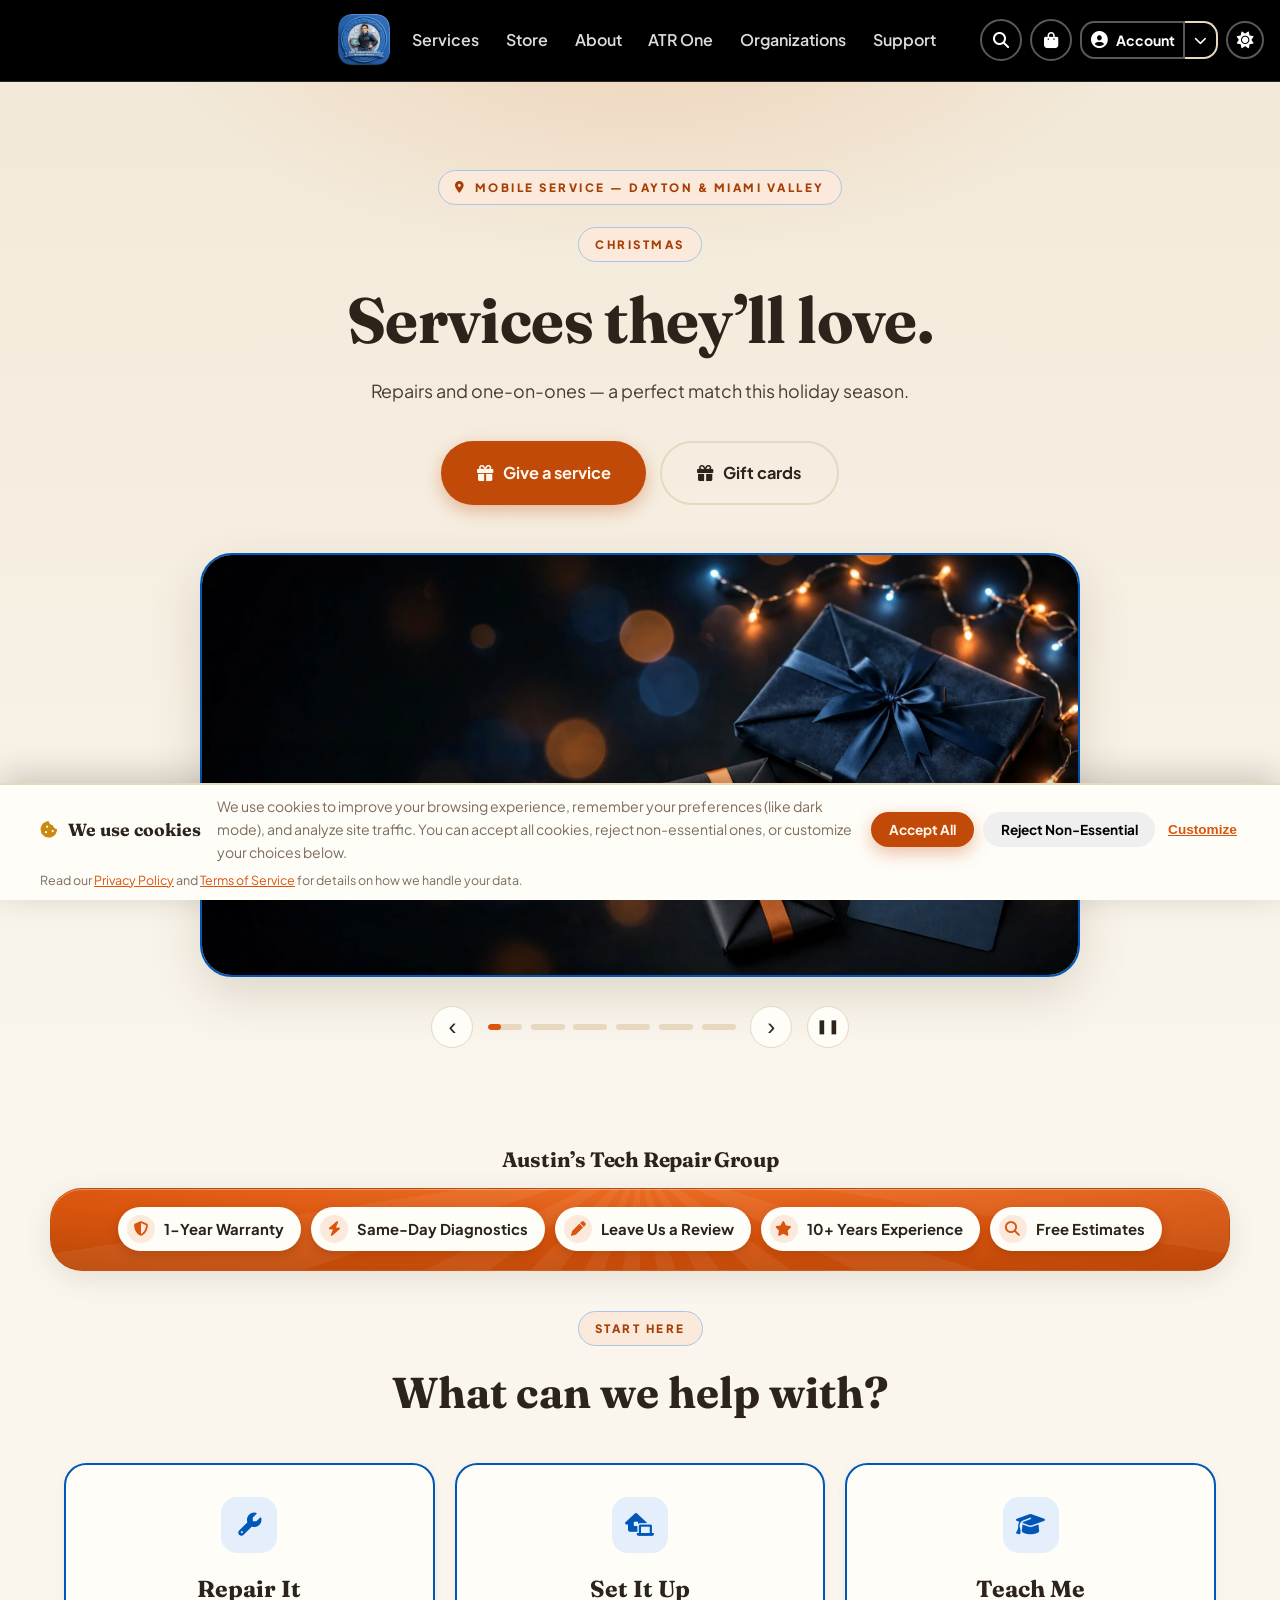
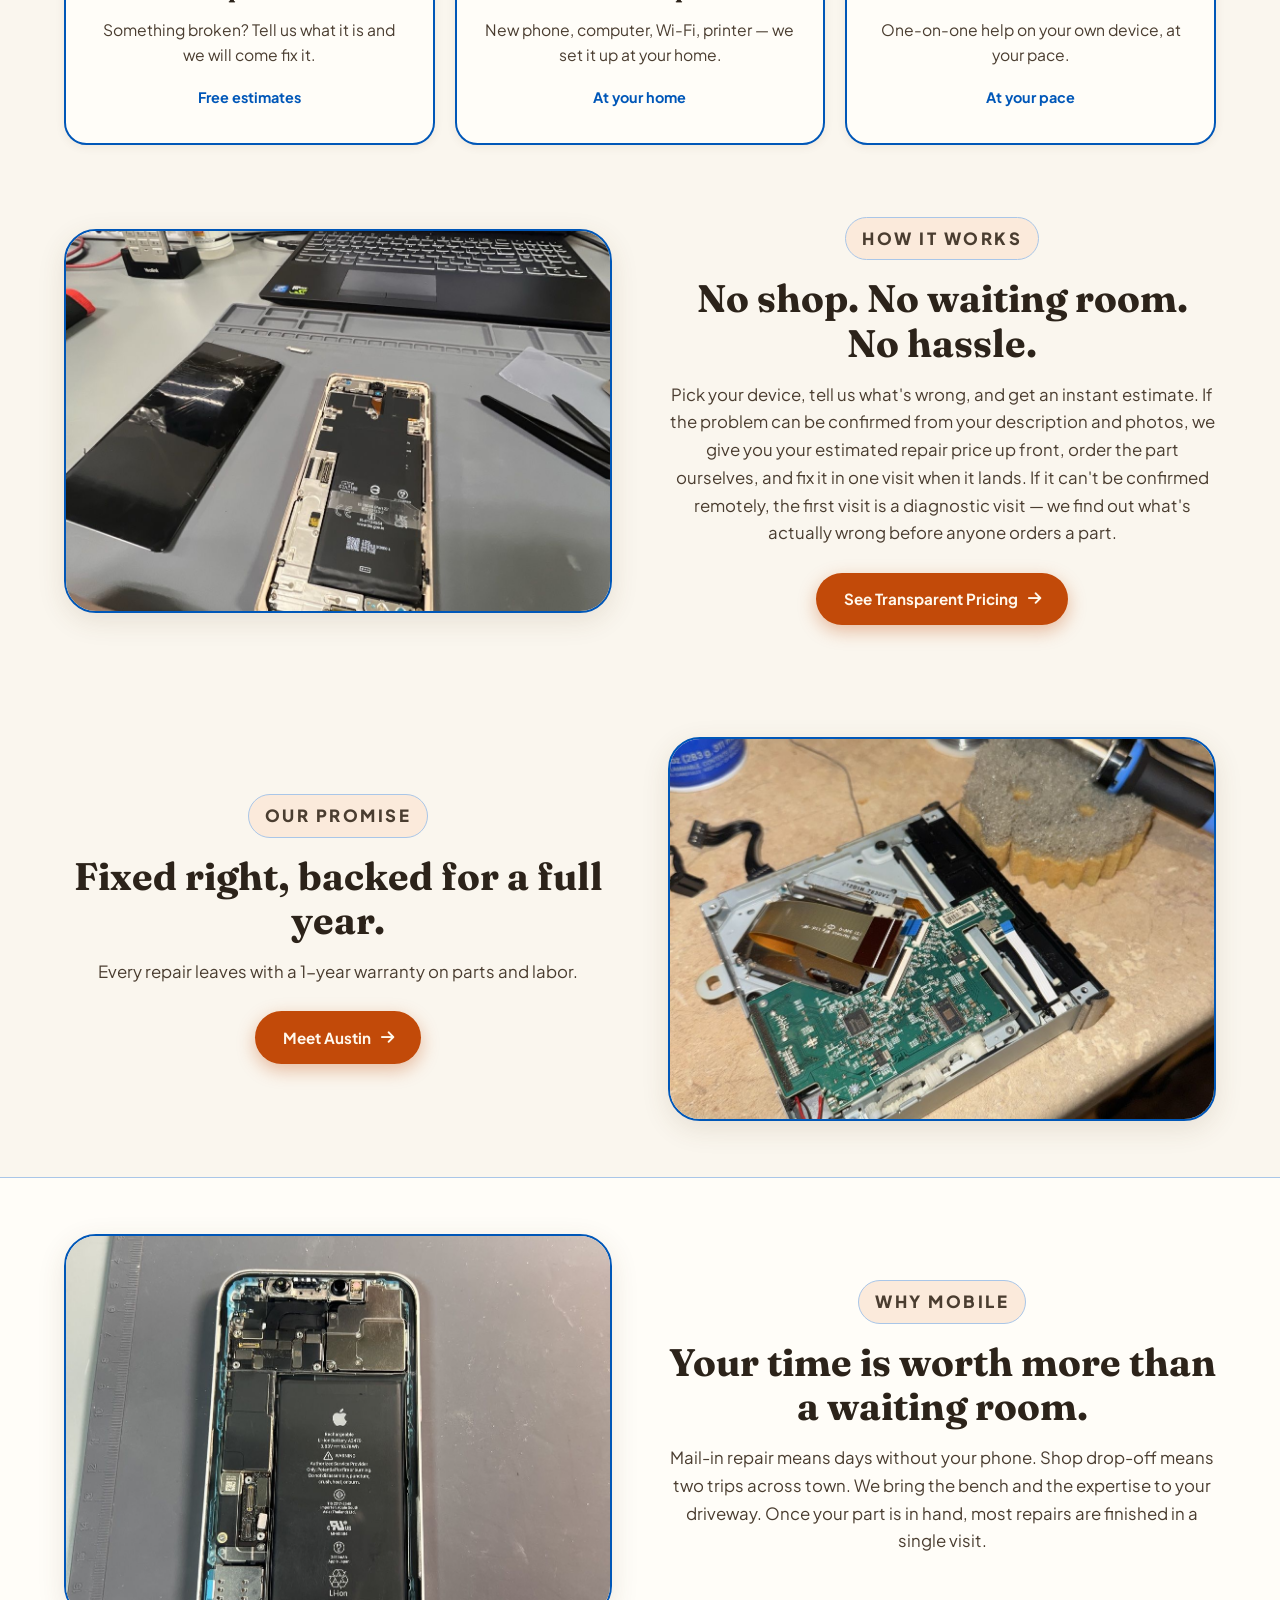
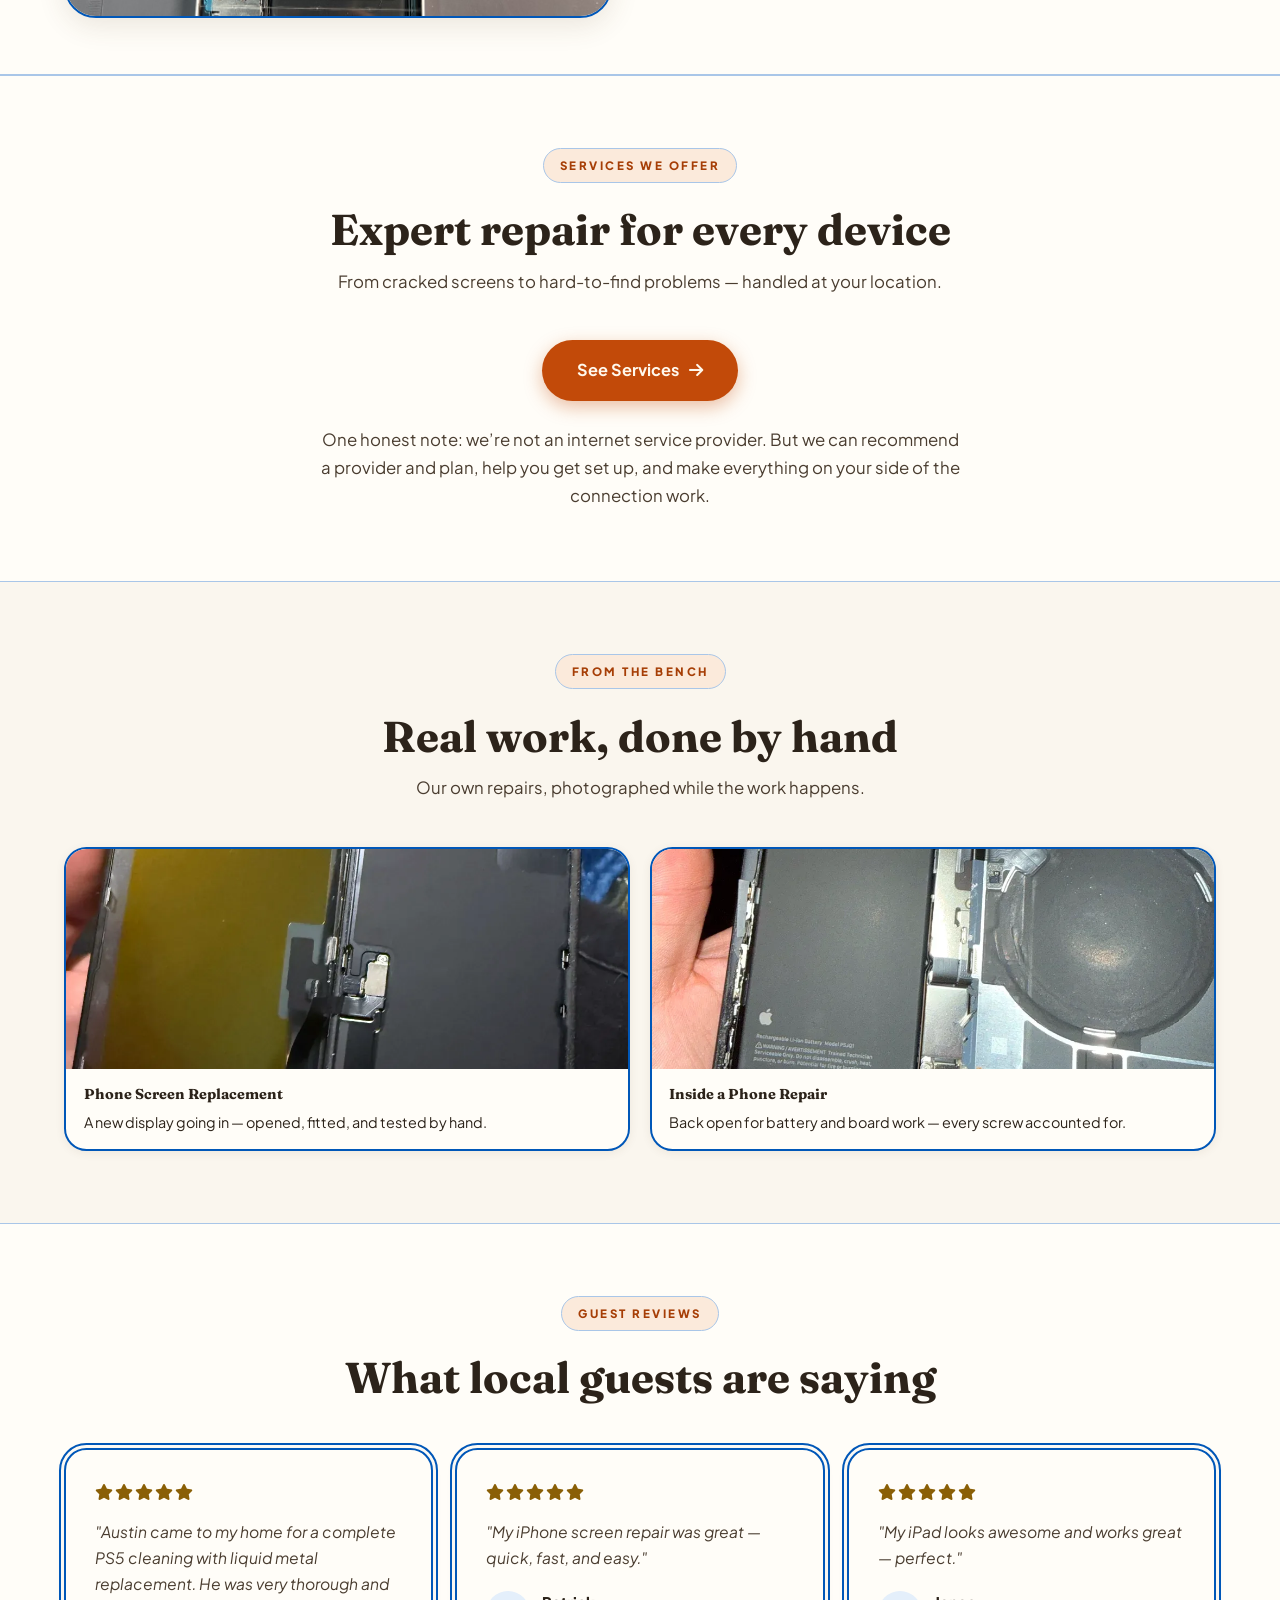
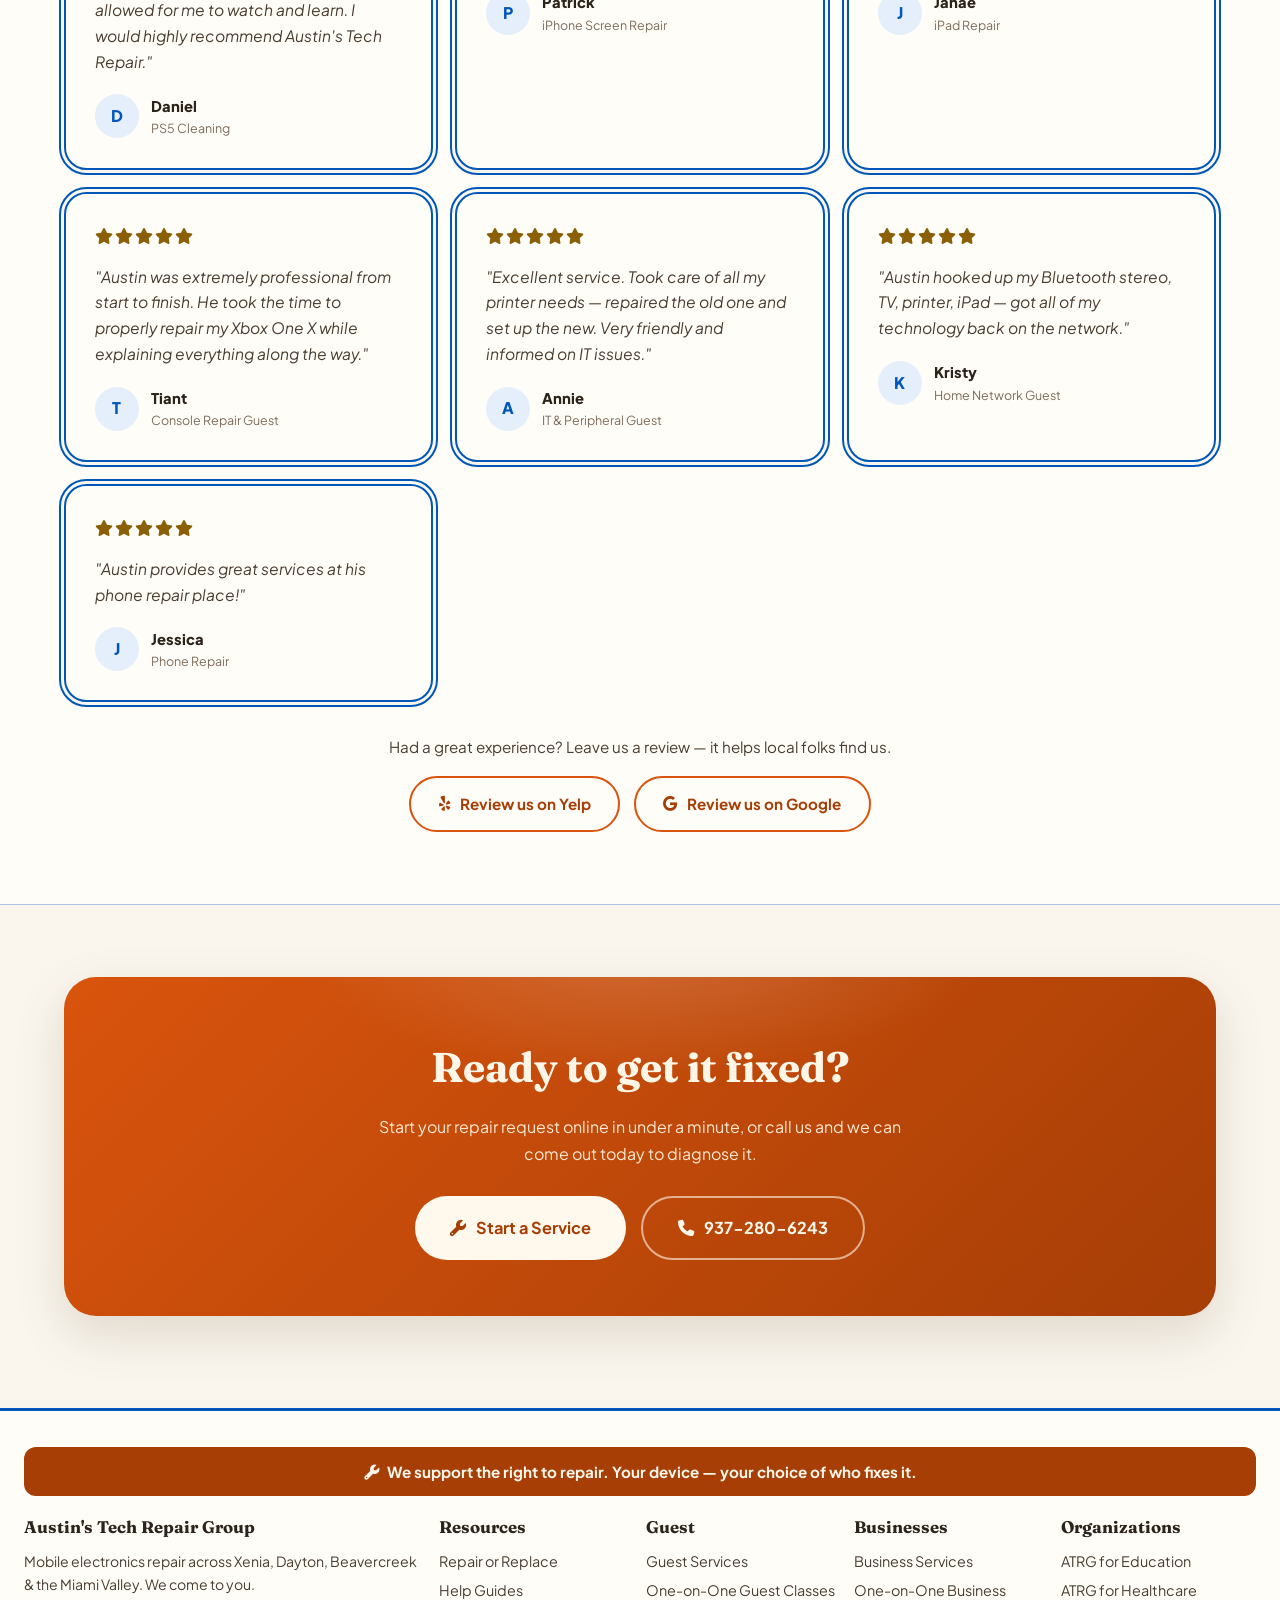
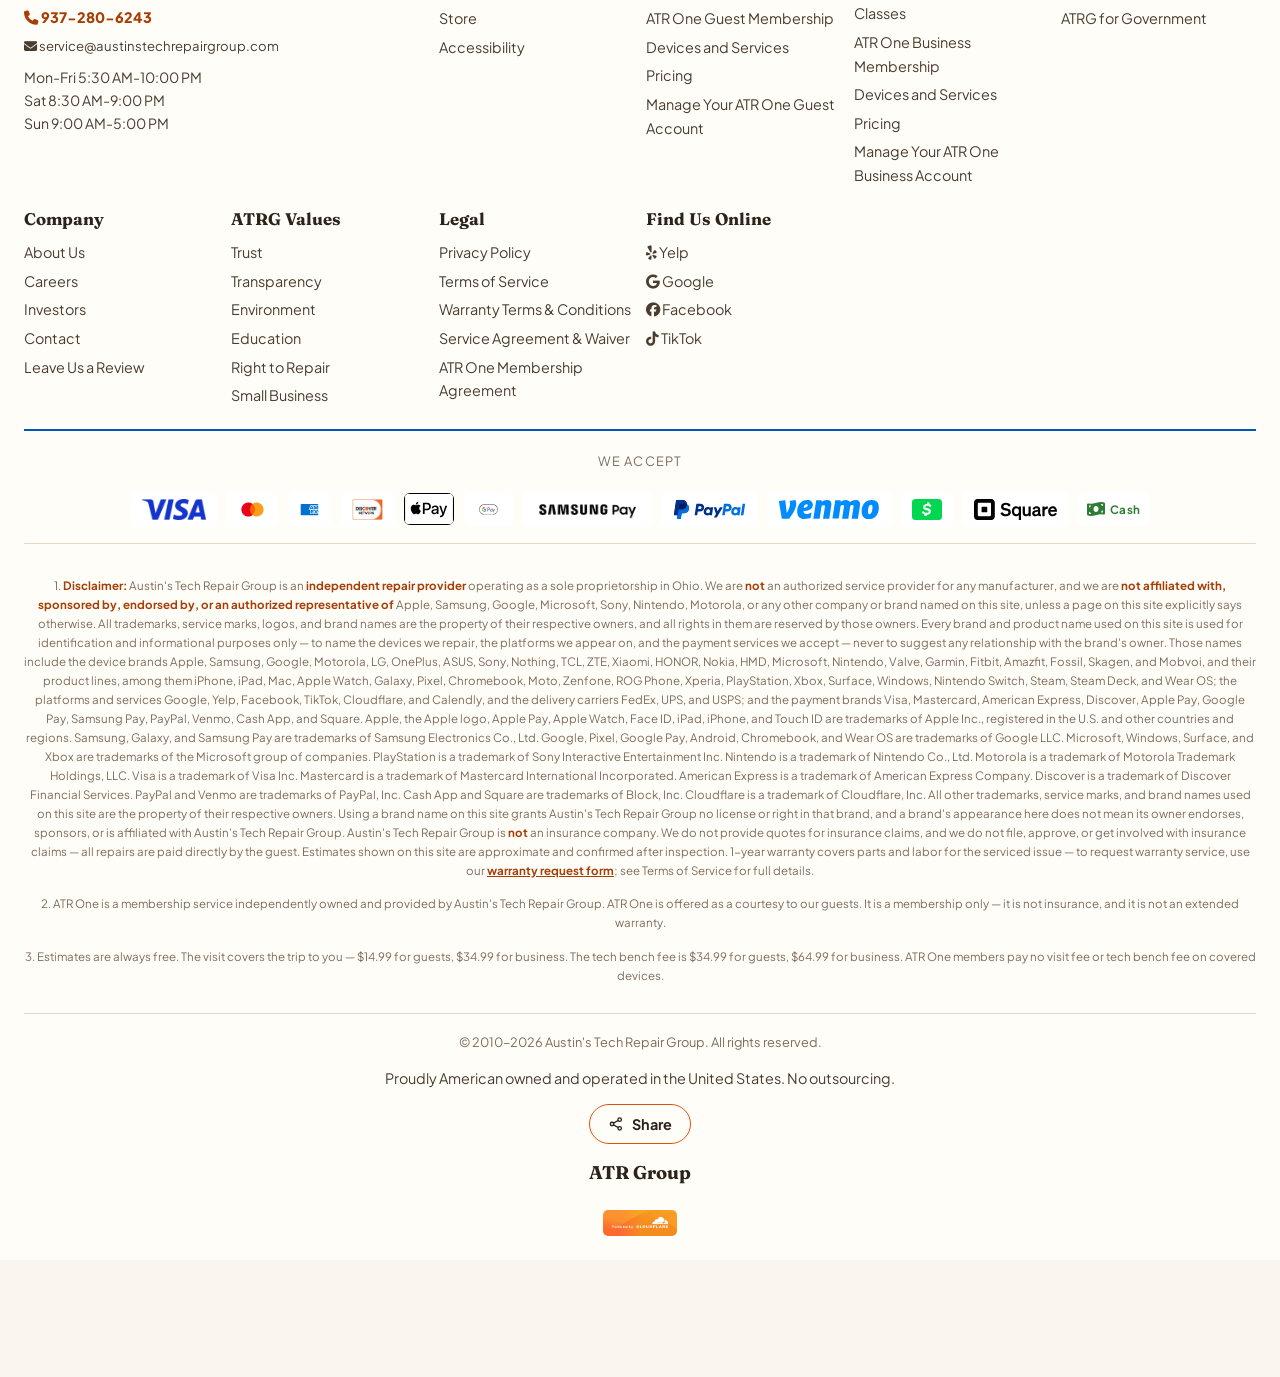
==== commit 64be27dd: "v176.52: contact-form status fix, cookie banner, link fixes, billing section, Organizations menu, co" ====
--- a/index.html
+++ b/index.html
@@ -111,6 +111,7 @@
       <a class="nav-link" href="#shop" data-page="shop">Store</a>
       <a class="nav-link" href="#about" data-page="about">About</a>
       <a class="nav-link" href="#atr-one" data-page="atr-one">ATR One</a>
+      <a class="nav-link" href="#b2b" data-page="b2b">Organizations</a>
       <a class="nav-link" href="#support" data-page="support">Support</a>
     </nav>
     </div>
@@ -220,6 +221,7 @@
              Services, Store, Support, Menu). Genie animation as-is. -->
         <a class="menu-link" href="#about" data-page="about">About</a>
         <a class="menu-link" href="#atr-one" data-page="atr-one">ATR One</a>
+        <a class="menu-link" href="#b2b" data-page="b2b">Organizations</a>
         <a class="menu-link" href="#classes" data-page="classes">One-on-One</a>
         <a class="menu-link" href="#help-guides" data-page="help-guides">Help Guides</a>
         <a class="menu-link" href="#home" data-page="home" data-guide="home-reviews">Reviews</a>
@@ -319,7 +321,7 @@
               <h2 class="hero-headline">One-on-one tech support, <em>we come to you.</em></h2>
               <p class="hero-sub">We will set your electronics up, turn them on, and teach you how to work your computer, tablet, or phone &mdash; right at your home, at your pace, for as long as you need. One-on-one help is only $24.99 an hour, booked by the hour.</p>
               <div class="hero-cta-group">
-                <a class="btn btn-primary btn-lg" href="#repair" data-page="repair" data-open-oneonone><i class="fas fa-graduation-cap"></i> One-on-One Classes</a>
+                <a class="btn btn-primary btn-lg" href="#classes" data-page="classes" data-open-oneonone><i class="fas fa-graduation-cap"></i> One-on-One Classes</a>
                 <a class="btn btn-outline btn-lg" href="tel:+19372806243"><i class="fas fa-phone"></i> 937-280-6243</a>
               </div>
               <div class="hero-photo">
@@ -489,16 +491,16 @@
            block at the end of styles.css. Badge texts unchanged. -->
       <!-- SITE_TRUSTBAND_LINKS_2026_11_02: the five pills are now real
            links (Austin: they looked clickable but went nowhere).
-           Warranty -> #warranty page, Same-Day Diagnostics and
-           We Come To You -> #repair booking flow, 10+ Years
-           Experience -> #about page, Free Estimates -> #prices page.
+           Warranty -> #warranty terms, Same-Day Diagnostics and
+           Free Estimates -> #repair estimate wizard, 10+ Years
+           Experience -> #about page.
            Small a.trustbar-item rule at the end of styles.css. -->
-        <a class="trustbar-item" href="#warranty-request" data-page="warranty-request"><i class="fas fa-shield-halved"></i> 1-Year Warranty</a>
-        <a class="trustbar-item" href="#whatwedo" data-page="whatwedo"><i class="fas fa-bolt"></i> Same-Day Diagnostics</a>
+        <a class="trustbar-item" href="#warranty" data-page="warranty"><i class="fas fa-shield-halved"></i> 1-Year Warranty</a>
+        <a class="trustbar-item" href="#repair" data-page="repair"><i class="fas fa-bolt"></i> Same-Day Diagnostics</a>
         <!-- SITE_REVIEW_PAGE_2026_11_02: fifth pill, in the slot the removed We Come To You pill held -->
         <a class="trustbar-item" href="#review" data-page="review"><i class="fas fa-pen"></i> Leave Us a Review</a>
         <a class="trustbar-item" href="#about" data-page="about"><i class="fas fa-star"></i> 10+ Years Experience</a>
-        <a class="trustbar-item" href="#whatwedo" data-page="whatwedo"><i class="fas fa-magnifying-glass"></i> Free Estimates</a>
+        <a class="trustbar-item" href="#repair" data-page="repair"><i class="fas fa-magnifying-glass"></i> Free Estimates</a>
       </div>
 
       <!-- THREE_DOORS_2026_11_06: three intent doors directly under the
@@ -526,7 +528,7 @@
               <p>New phone, computer, Wi-Fi, printer &mdash; we set it up at your home.</p>
               <span class="door-note">At your home</span>
             </a>
-            <a class="door-card" href="#repair" data-page="repair" data-open-oneonone>
+            <a class="door-card" href="#classes" data-page="classes" data-open-oneonone>
               <div class="door-icon"><i class="fas fa-graduation-cap"></i></div>
               <h3>Teach Me</h3>
               <p>One-on-one help on your own device, at your pace.</p>
@@ -1268,6 +1270,7 @@
         <option value="HDMI port repair">HDMI port repair</option>
         <option value="Overheating / power fault">Overheating / power fault</option>
         <option value="Cleaning and liquid metal replacement">Cleaning and liquid metal replacement</option>
+        <option value="Cleaning and thermal paste replacement">Cleaning and thermal paste replacement</option>
         <option value="Other / not sure">Other / not sure</option>
       </select>
     </div>
@@ -1852,7 +1855,7 @@
           <div class="section-header center">
             <p class="eyebrow">ATR Shop</p>
             <h2 class="section-title">Accessories &amp; gear</h2>
-            <p class="section-copy">Quality accessories at fair prices &mdash; screen protectors, cases, chargers and cables, delivered to you during your repair visit. Add items to your bag, then check out &mdash; we'll bring everything when we fix your device.</p>
+            <p class="section-copy">Quality accessories at fair prices &mdash; screen protectors, cases, chargers and cables, delivered to you during your repair visit. Add items to your bag, then check out &mdash; we'll bring everything when we fix your device. Accessories are brand new, gotten for you on request &mdash; no used accessories, nothing sold off a shelf.</p>
           </div>
 
 
@@ -2630,7 +2633,7 @@
               <thead>
                 <tr><th></th><th>Individual</th><th>Family</th></tr>
               </thead>
-              <tbody><tr><th></th><th>Individual</th><th>Family</th></tr><tr><td>Price</td><td>$9.99/mo</td><td>$19.99/mo</td></tr><tr><td>Covered devices</td><td>1 device</td><td>Up to 5 devices</td></tr><tr><td>Reward points on completed repairs or services</td><td>5 points per $1</td><td>10 points per $1</td></tr> <!-- V176_14_POINTS_2026_11_20 --><tr><td>Repair discounts</td><td class="yes"><i class="fas fa-check"></i> 20% off</td><td class="yes"><i class="fas fa-check"></i> 25% off</td></tr><tr><td>Accessory discounts</td><td class="yes"><i class="fas fa-check"></i> 25% off</td><td class="yes"><i class="fas fa-check"></i> 30% off</td></tr><tr><td>Visit fee on covered devices</td><td class="yes"><i class="fas fa-check"></i> Free</td><td class="yes"><i class="fas fa-check"></i> Free</td></tr><!-- V176_26_SQUARE_FREE_FEES_2026_11_22 --><tr><td>Card processing fee</td><td class="yes"><i class="fas fa-check"></i> No fee</td><td class="yes"><i class="fas fa-check"></i> No fee</td></tr><tr><td>Free screen protector with every repair</td><td class="yes"><i class="fas fa-check"></i></td><td class="yes"><i class="fas fa-check"></i></td></tr><tr><td>Priority shipping on parts</td><td class="yes"><i class="fas fa-check"></i> Free</td><td class="yes"><i class="fas fa-check"></i> Free</td></tr><tr><td>Wholesale parts pricing</td><td class="yes"><i class="fas fa-check"></i> Parts at cost</td><td class="yes"><i class="fas fa-check"></i> Parts at cost</td></tr><tr><td>Wholesale accessory pricing</td><td class="yes"><i class="fas fa-check"></i></td><td class="yes"><i class="fas fa-check"></i></td></tr><tr><td>Priority scheduling</td><td class="yes"><i class="fas fa-check"></i></td><td class="yes"><i class="fas fa-check"></i></td></tr><tr><td>Same-day diagnostics</td><td class="yes"><i class="fas fa-check"></i> Priority</td><td class="yes"><i class="fas fa-check"></i> Priority</td></tr><tr><td>Remote guest service</td><td class="yes"><i class="fas fa-check"></i> Free</td><td class="yes"><i class="fas fa-check"></i> Free</td></tr></tbody>
+              <tbody><tr><td>Price</td><td>$9.99/mo</td><td>$19.99/mo</td></tr><tr><td>Covered devices</td><td>1 device</td><td>Up to 5 devices</td></tr><tr><td>Reward points on completed repairs or services</td><td>5 points per $1</td><td>10 points per $1</td></tr> <!-- V176_14_POINTS_2026_11_20 --><tr><td>Repair discounts</td><td class="yes"><i class="fas fa-check"></i> 20% off</td><td class="yes"><i class="fas fa-check"></i> 25% off</td></tr><tr><td>Accessory discounts</td><td class="yes"><i class="fas fa-check"></i> 25% off</td><td class="yes"><i class="fas fa-check"></i> 30% off</td></tr><tr><td>Visit fee on covered devices</td><td class="yes"><i class="fas fa-check"></i> Free</td><td class="yes"><i class="fas fa-check"></i> Free</td></tr><!-- V176_26_SQUARE_FREE_FEES_2026_11_22 --><tr><td>Card processing fee</td><td class="yes"><i class="fas fa-check"></i> No fee</td><td class="yes"><i class="fas fa-check"></i> No fee</td></tr><tr><td>Free screen protector with every repair</td><td class="yes"><i class="fas fa-check"></i></td><td class="yes"><i class="fas fa-check"></i></td></tr><tr><td>Priority shipping on parts</td><td class="yes"><i class="fas fa-check"></i> Free</td><td class="yes"><i class="fas fa-check"></i> Free</td></tr><tr><td>Wholesale parts pricing</td><td class="yes"><i class="fas fa-check"></i> Parts at cost</td><td class="yes"><i class="fas fa-check"></i> Parts at cost</td></tr><tr><td>Wholesale accessory pricing</td><td class="yes"><i class="fas fa-check"></i></td><td class="yes"><i class="fas fa-check"></i></td></tr><tr><td>Priority scheduling</td><td class="yes"><i class="fas fa-check"></i></td><td class="yes"><i class="fas fa-check"></i></td></tr><tr><td>Same-day diagnostics</td><td class="yes"><i class="fas fa-check"></i> Priority</td><td class="yes"><i class="fas fa-check"></i> Priority</td></tr><tr><td>Remote guest service</td><td class="yes"><i class="fas fa-check"></i> Free</td><td class="yes"><i class="fas fa-check"></i> Free</td></tr></tbody>
             </table>
           </div>
 
@@ -3093,24 +3096,16 @@
               <a class="btn btn-primary btn-lg" href="tel:9372806243"><i class="fas fa-phone"></i> Call 937-280-6243</a>
               <a class="btn btn-dark btn-lg" href="sms:9372806243"><i class="fas fa-comment-sms"></i> Text Us</a>
               <a class="btn btn-outline btn-lg" href="mailto:service@austinstechrepairgroup.com"><i class="fas fa-envelope"></i> Email</a>
+              <a class="btn btn-outline btn-lg" href="#repair" data-page="repair"><i class="fas fa-calendar-check"></i> Book a visit</a>
             </div>
             <p style="text-align:center; color:var(--muted); margin-bottom:0.4rem;"><strong>Hours:</strong> Mon&ndash;Fri 5:30 AM&ndash;10:00 PM &middot; Sat 8:30 AM&ndash;9:00 PM &middot; Sun 9:00 AM&ndash;5:00 PM</p>
             <p style="text-align:center; color:var(--muted); margin-bottom:1.6rem;">Got a repair? <a href="#repair" data-page="repair" style="font-weight:700;">Start your repair request</a> &mdash; that form gets us every detail we need for your estimate.</p>
-            <div class="section-header center" style="margin-top:2rem; margin-bottom:1rem;">
-              <p class="eyebrow">Email us</p>
-              <h3 style="font-size:1.3rem;">Reach the right inbox</h3>
-            </div>
-            <div style="max-width:640px; margin:0 auto 1.6rem; line-height:1.9;">
-              <p style="margin:0.2rem 0;"><strong>Guest Service</strong> &mdash; repairs, questions &amp; scheduling &mdash; <a href="mailto:service@austinstechrepairgroup.com">service@austinstechrepairgroup.com</a></p>
-              <p style="margin:0.2rem 0;"><strong>Warranty &amp; Replacements</strong> &mdash; <a href="mailto:warranty@austinstechrepairgroup.com">warranty@austinstechrepairgroup.com</a></p>
-              <p style="margin:0.2rem 0;"><strong>Careers &amp; Human Resources</strong> &mdash; <a href="mailto:hr@austinstechrepairgroup.com">hr@austinstechrepairgroup.com</a></p>
-              <p style="margin:0.2rem 0;"><strong>Owner &mdash; Austin Caudill</strong> &mdash; major matters &amp; investors &mdash; <a href="mailto:austin.caudill@austinstechrepairgroup.com">austin.caudill@austinstechrepairgroup.com</a></p>
-              <p style="margin:0.2rem 0;"><strong>Automated Notifications</strong> &mdash; <a href="mailto:no-reply@austinstechrepairgroup.com">no-reply@austinstechrepairgroup.com</a> &mdash; receipts &amp; updates come from this address; it is not monitored, so for a reply please use Guest Service.</p>
-            </div>
+            <p style="text-align:center; color:var(--muted); margin-bottom:1.6rem;">Email us at <a href="mailto:service@austinstechrepairgroup.com" style="font-weight:700;">service@austinstechrepairgroup.com</a> &mdash; repairs, questions &amp; scheduling.</p>
+
             <div class="section-header center" style="margin-top:2rem;">
             <p class="eyebrow">Coverage map</p>
             <h3 class="section-title" style="font-size:1.7rem;">See if we cover your area</h3>
-            <p class="section-copy">We&rsquo;re a mobile shop &mdash; this map shows where we travel &mdash; roughly 25 miles around Spring Valley and the Dayton area. Type in your address and we&rsquo;ll tell you right away if you&rsquo;re in our area. Every visit carries one flat visit fee: $14.99 for guests, $34.99 for business. The tech bench fee is $34.99 for guests, $64.99 for business, when your device needs a full diagnosis.</p>
+            <p class="section-copy">We&rsquo;re a mobile shop &mdash; this map shows where we travel &mdash; roughly 25 miles around Spring Valley and the Dayton area. Type in your address and we&rsquo;ll tell you right away if you&rsquo;re in our area.</p>
           </div>
           <div id="service-map" style="height:340px; border-radius:14px; overflow:hidden; margin-bottom:1rem; background:#e8e2d6;"></div>
           <div style="display:flex; gap:0.6rem; flex-wrap:wrap; margin-bottom:0.8rem;">
@@ -3274,7 +3269,7 @@
           </div>
           <div class="card-grid">
             <a class="service-card" href="#contact" data-page="contact"><div class="service-icon"><i class="fas fa-comments"></i></div><h3>Contact us</h3><p>Call, text, or send a message.</p></a>
-            <a class="service-card" href="#account" data-page="account"><div class="service-icon"><i class="fas fa-credit-card"></i></div><h3>Billing and payments</h3><p>Membership billing runs through Square &mdash; manage it from your account.</p></a>
+            <a class="service-card" href="#billing" data-page="billing"><div class="service-icon"><i class="fas fa-credit-card"></i></div><h3>Billing and payments</h3><p>How payment works &mdash; parts and dispatch up front, the repair balance after the job is done.</p></a>
             <!-- CONNECT_SUPPORT_CARD_REMOVED_2026_11_11: the Virtual One-on-One card that linked to the Connect page was here. It stays removed in v114 - the owner's final ruling (Nov 11, 2026) restored only the guest-account ATRG Connect door. Restorable on his word by re-inserting the card here. -->
           </div>
           <div class="support-icon-row">
@@ -3282,7 +3277,6 @@
             <a class="support-icon-door" href="#home" data-page="home" data-guide="home-reviews"><span class="support-icon-chip"><i class="fas fa-star"></i></span>Reviews</a>
             <a class="support-icon-door" href="#help-guides" data-page="help-guides"><span class="support-icon-chip"><i class="fas fa-book-open"></i></span>Help Guides</a>
             <a class="support-icon-door" href="#questions-answers" data-page="questions-answers"><span class="support-icon-chip"><i class="fas fa-circle-question"></i></span>Questions &amp; Answers</a>
-            <a class="support-icon-door" href="#account" data-page="account"><span class="support-icon-chip"><i class="fas fa-gift"></i></span>Gift Cards</a>
             <a class="support-icon-door" href="#repair-or-replace" data-page="repair-or-replace"><span class="support-icon-chip"><i class="fas fa-scale-balanced"></i></span>Repair or Replace</a>
             <a class="support-icon-door" href="#whatwedo" data-page="whatwedo" data-services-route><span class="support-icon-chip"><i class="fas fa-screwdriver-wrench"></i></span>Services</a>
           </div>
@@ -3290,6 +3284,31 @@
           <p style="text-align:center; color:var(--muted); margin-top:1.5rem;">Call or text <a href="tel:9372806243" style="font-weight:800;">(937) 280-6243</a> &mdash; or <a href="sms:9372806243" style="font-weight:700;">send a text</a></p>
           <p style="text-align:center; color:var(--muted);"><strong>Hours:</strong> Mon&ndash;Fri 5:30 AM&ndash;10:00 PM &middot; Sat 8:30 AM&ndash;9:00 PM &middot; Sun 9:00 AM&ndash;5:00 PM</p>
           <p style="text-align:center; margin-top:1.5rem;"><a class="btn btn-outline" href="#home" data-page="home">Back to Home</a></p>
+        </div>
+      </div>
+    </section>
+
+    <!-- ==================== BILLING ==================== -->
+    <!-- V176_52_BILLING_2026_11_27: short public explainer for how payment works (fix-document item 8). The signed-in Hub billing panel is unchanged. -->
+    <section id="billing" class="page">
+      <div class="section">
+        <div class="container">
+          <div class="section-header center">
+            <p class="eyebrow">Billing &amp; payments</p>
+            <h2 class="section-title">How payment works</h2>
+            <p class="section-copy">No surprises. You always know what is due, and when.</p>
+          </div>
+          <div style="max-width:640px; margin:0 auto; line-height:1.9;">
+            <p><strong>Parts and dispatch up front.</strong> The parts for your job and the visit fee are paid before we order parts or head out &mdash; the visit fee is $14.99 for guests and $34.99 for business, covering the first 25 miles, then $1 per mile.</p>
+            <p><strong>Repair balance after the job is done.</strong> The balance for the repair itself is due only after Job Complete, before the device is released.</p>
+            <p><strong>Dispatch goes out as a Square order.</strong> You are not charged for the visit until we mark the order complete.</p>
+            <p><strong>Card fee passed through at Square's actual rates,</strong> as its own line. Cash pays no fee, and ATR One members pay no card fee.</p>
+            <p><strong>Estimates are always free.</strong> ATR One members pay no visit fee and no tech bench fee for covered devices.</p>
+          </div>
+          <div style="display:flex; gap:0.8rem; flex-wrap:wrap; justify-content:center; margin-top:1.6rem;">
+            <a class="btn btn-primary btn-lg" href="#repair" data-page="repair">Book a visit</a>
+            <a class="btn btn-outline btn-lg" href="#contact" data-page="contact">Questions? Contact us</a>
+          </div>
         </div>
       </div>
     </section>
@@ -3679,13 +3698,13 @@
 
             <h3>2. Fees, Parts &amp; Payment</h3>
             <ul>
-              <li><strong>Visit fee:</strong> A visit fee applies to every mobile visit &mdash; $14.99 for guests, $34.99 for business &mdash; covering travel only. It covers the first 25 miles; over 25 miles is $1 per mile. Diagnostics is separate (see below). It is <strong>non-refundable in all cases</strong>, is due at scheduling, is charged separately from the repair price, and is never credited toward a repair. ATR One Plus (paid) members pay no visit fee for devices covered under their plan.</li>
-              <li><strong>Tech bench fee:</strong> Estimates are free. A full diagnosis &mdash; including disassembly or deep board-level testing when required &mdash; is $34.99 for guests and $64.99 for business, charged separately from the repair price. Paid ATR One members pay no diagnostics fee for covered devices.</li>
+              <li><strong>Visit fee:</strong> A visit fee applies to every mobile visit &mdash; $14.99 for guests, $34.99 for business &mdash; covering travel only. It covers the first 25 miles; over 25 miles is $1 per mile. The tech bench fee is separate (see below). It is <strong>non-refundable in all cases</strong>, is due at scheduling, is charged separately from the repair price, and is never credited toward a repair. ATR One Plus (paid) members pay no visit fee for devices covered under their plan.</li>
+              <li><strong>Tech bench fee:</strong> Estimates are free. A full diagnosis &mdash; including disassembly or deep board-level testing when required &mdash; is $34.99 for guests and $64.99 for business, charged separately from the repair price. Paid ATR One members pay no tech bench fee for covered devices.</li>
               <li><strong>Estimated repairs:</strong> Common repairs (screens, batteries, charging ports, back glass) are quoted as one estimated repair price &mdash; parts and labor included. Repair labor is never billed hourly. One-on-one sessions are billed by the hour ($24.99 per hour for guests, $49.99 per hour for business).</li>
               <li><strong>One-on-one sessions:</strong> One-on-one sessions are billed by the hour: <strong>$24.99 per hour for guests, $49.99 per hour for business.</strong> This is the only service we bill hourly; repair labor is never billed hourly. Sessions run in person at your home or business, or virtually through ATRG Connect. A session covers setup, teaching, and troubleshooting on your own devices, at your pace. If a session runs longer than booked, the extra time is settled at the visit at the same hourly rate. Virtual sessions are paid before the session begins, through our payment provider. One-on-one sessions are for guests and businesses only. We do not teach people to code or to build websites.</li>
-              <li><strong>Online estimator:</strong> Prices shown by the online estimator are <strong>starting prices</strong> for the most common models. Your estimated repair price is confirmed for your exact model after diagnostics, and the price we confirm is the price you pay.</li>
+              <li><strong>Online estimator:</strong> Prices shown by the online estimator are <strong>starting prices</strong> for the most common models. Your estimated repair price is confirmed for your exact model after a tech bench diagnosis, and the price we confirm is the price you pay.</li>
               <li><strong>Price changes:</strong> The prices on this site are the prices in effect when you book. If a price changes after you book, the price confirmed to you at booking is the price you pay.</li>
-              <li><strong>If a device cannot be repaired:</strong> If the bench diagnosis shows the device cannot be repaired, or the repair would cost more than the device is worth, we will tell you plainly and you owe nothing beyond the visit fee and diagnostics already charged.</li>
+              <li><strong>If a device cannot be repaired:</strong> If the bench diagnosis shows the device cannot be repaired, or the repair would cost more than the device is worth, we will tell you plainly and you owe nothing beyond the visit fee and tech bench fee already charged.</li>
               <li><strong>Custom repairs:</strong> Repairs outside the standard list are quoted individually as an estimated repair price &mdash; parts and labor included &mdash; and begin only with your approval.</li>
               <li><strong>Parts:</strong> Parts for your job are ordered by us through our suppliers and delivered to us. Because parts are ordered for your specific job, the parts cost is paid upfront before we order. If you cancel after parts are ordered, we keep the part and refund what you paid for the part.</li>
               <li><strong>Replaced parts:</strong> Parts we remove during a repair are taken with us and disposed of properly to protect the environment. Some original manufacturer parts must be returned to the manufacturer.</li>
@@ -4507,7 +4526,6 @@
           <a class="footer-link" href="#repair-or-replace" data-page="repair-or-replace">Repair or Replace</a>
           <a class="footer-link" href="#help-guides" data-page="help-guides">Help Guides</a>
           <a class="footer-link" href="#shop" data-page="shop">Store</a> <!-- FOOTER_AUDIENCE_PAGES_2026_11_06 addendum: owner renamed the storefront "Shop" -> "Store" in customer-facing labels (Nov 6, 2026); data-page="shop" is internal and unchanged. -->
-          <a class="footer-link" href="#account" data-page="account">Gift Cards</a>
           <button class="footer-link a11y-footer-link" id="a11y-btn" type="button" aria-label="Accessibility options" aria-haspopup="true" aria-expanded="false">Accessibility</button>
         </div>
         <div>
@@ -4630,6 +4648,11 @@
        retired, and its five destinations (About, ATR One,
        One-on-One, Help Guides, Reviews) live in the search
        overlay's Quick Links instead of a hidden menu. -->
+  <!-- V176_52_PINNED_ACTION_BAR_2026_11_27: pinned Book-a-visit / Call-or-text bar on phones, stacked above the thumb nav (fix-document item 19). Same 920px breakpoint as the nav; heights measured by JS (syncBottomStack). -->
+  <div class="mobile-action-bar" id="mobile-action-bar">
+    <a class="btn btn-primary btn-sm" href="#repair" data-page="repair"><i class="fas fa-calendar-check"></i> Book a visit</a>
+    <a class="btn btn-dark btn-sm" href="tel:9372806243"><i class="fas fa-phone"></i> Call or text</a>
+  </div>
   <nav class="mobile-bottom-nav" aria-label="Mobile Bottom Navigation">
     <!-- SERVICES_SINGLE_DOOR_2026_11_09 (owner, Nov 9, 2026): slot 1 is the logo itself — the badge is the home button. -->
     <a href="#home" class="bottom-nav-item bottom-nav-logo active" data-page="home" aria-label="Home"><img class="bottom-nav-logo-img" src="logo-duo.png" alt=""><span class="sr-only">Home</span></a>
@@ -4673,8 +4696,8 @@
        outright, no human check on any form. turnstile.js stays in
        the repo unreferenced and inert. -->
   <script src="script.js"></script>
-  <!-- V176_20_MILEAGE_2026_11_22: atr-forms.js carries a version query (?v=176-42) so a fresh index.html can never pair with a stale cached atr-forms.js (the v176.19 mixed-version lesson). Bump the query on every future version that touches atr-forms.js. -->
-  <script src="atr-forms.js?v=176-42"></script>
+  <!-- V176_20_MILEAGE_2026_11_22: atr-forms.js carries a version query (?v=176-52) so a fresh index.html can never pair with a stale cached atr-forms.js (the v176.19 mixed-version lesson). Bump the query on every future version that touches atr-forms.js. -->
+  <script src="atr-forms.js?v=176-52"></script>
   <!-- V176_21_MILEAGE_GATE_FIX_2026_11_22 -->
 
   <!-- SITE_ACCT_FIX_2026_10_30 / SITE_CART_BADGE_2026_10_30 — account-box
@@ -8791,7 +8814,7 @@
     if (r === 'custom') {
       return assistantTurn(["For that one there's no set starting price \u2014 custom repairs are quoted individually as an estimated repair price, parts and labor included, and your estimated repair price is always quoted upfront before any work and confirmed after the bench diagnosis. The tech bench fee is " + (biz ? "$64.99" : "$34.99") + ", even if we have to open the device to identify the problem."], chips);
     }
-    return assistantTurn([p.label + ' ' + ASSISTANT_REPAIRS[r].toLowerCase() + ' repairs start at $' + p[r] + ' \u2014 parts and labor included. Your estimated repair price is confirmed for your exact model after diagnostics. A separate visit fee (due at booking, non-refundable) covers the trip out \u2014 ' + (biz ? "$34.99" : "$14.99") + ' \u2014 plus diagnostics of ' + (biz ? "$64.99" : "$34.99") + ', if a diagnosis is needed first.'], chips);
+    return assistantTurn([p.label + ' ' + ASSISTANT_REPAIRS[r].toLowerCase() + ' repairs start at $' + p[r] + ' \u2014 parts and labor included. Your estimated repair price is confirmed for your exact model after diagnostics. A separate visit fee (due at booking, non-refundable) covers the trip out \u2014 ' + (biz ? "$34.99" : "$14.99") + ' \u2014 plus a tech bench fee of ' + (biz ? "$64.99" : "$34.99") + ', if a diagnosis is needed first.'], chips);
   }
   function assistantHandleChip(c) {
     var f = assistantFlow;
@@ -10059,7 +10082,7 @@
   function present(miles, label) {
     var milesTxt = (Math.round(miles * 10) / 10).toFixed(1);
     if (miles <= INCLUDED_MILES) {
-      showResult('<strong>You\'re in our area.</strong> ' + label + ' is about <strong>' + milesTxt + ' miles</strong> from us. Your visit fee is <strong>$14.99 for guests, $34.99 for business</strong> &mdash; plus <strong>$34.99 / $64.99 diagnostics</strong> if the cause is unknown and your device needs a full diagnosis \u2014 due at booking.', true);
+      showResult('<strong>You\'re in our area.</strong> ' + label + ' is about <strong>' + milesTxt + ' miles</strong> from us. Your visit fee is <strong>$14.99 for guests, $34.99 for business</strong> &mdash; plus a <strong>$34.99 / $64.99 tech bench fee</strong> if the cause is unknown and your device needs a full diagnosis \u2014 due at booking.', true);
     } else {
       showResult('<strong>' + label + '</strong> is about <strong>' + milesTxt + ' road miles</strong> from us \u2014 just outside our usual 25-mile area. Reach out anyway: if we can make the trip, the visit fee is the same \u2014 <strong>$14.99 for guests, $34.99 for business</strong>.', true);
     }
@@ -10154,7 +10177,7 @@
     /* PRICE_BOOK_AT_COST_2026_11_02: Austin replaced the pricing model Nov 2, 2026 — parts at COST for everyone (the cost x 2 gross-margin pass is dead). Repair Price = round(part cost) + the flat labor tier already assigned per row ($50 standard, $30 basic, $100 soldering/board/foldable). Dictated console flats untouched; Price on request leaves untouched. */
   /* PIXEL11_2026_11_03: Pixel 11 Pro / 11 Pro XL / 11 Pro Fold added; the already-listed Pixel 11 priced. Every priced leaf comes from a real Mobile Sentrix Genuine OEM listing checked Nov 3, 2026, using the math the Nov 2 at-cost pass encoded: Repair Price = round(part cost) + the flat labor tier already assigned per row ($50 standard, $100 foldable). Charging port and Speaker / Mic have no Sentrix listing yet and stay null; Board / Solder stays null everywhere. Sourcing detail lives in the build report. */
   /* SAMSUNG_2026_11_03: Galaxy S26 FE, Galaxy Z Fold8, Galaxy Z Fold8 Ultra, Galaxy Z Flip8, Galaxy A17, Galaxy A27, Galaxy A37 and Galaxy A57 added. Priced leaves all come from real Mobile Sentrix listings checked Nov 3, 2026, at round(part cost) + the flat labor tier already assigned per row: Galaxy S26 / S26 Plus / S26 Ultra screens (Service Pack OLED) and batteries (AmpSentrix Pro) at the $50 standard tier; Galaxy S26 FE screen from the Service Pack OLED listing it shares with the A57; Galaxy A17 / A27 / A57 at the $30 basic tier (Service Pack OLED screens; A17 battery, charging port board and back camera; A57 charging port board; A37 Service Pack screen and charging port board at the $30 tier, plus the back camera (Wide) module the A37 shares with the A57 — that shared camera also filled the A57 Camera leaf when the A27 / A57 numbers were re-verified against fresh Sentrix fetches later on Nov 3). Z Fold8 / Z Fold8 Ultra / Z Flip8 have no Sentrix parts listings yet and stay null. */
-  {"Phone":{"Apple":{"iPhone 8 / 8 Plus":{"Screen":64,"Battery":40,"Charging port":53,"Back glass":72,"Camera":57,"Speaker / Mic":51,"Board / Solder":null},"iPhone SE (2020 / 2022)":{"Screen":64,"Battery":45,"Charging port":53,"Back glass":80,"Camera":57,"Speaker / Mic":54,"Board / Solder":null},"iPhone X / XS / XR":{"Screen":63,"Battery":43,"Charging port":53,"Back glass":89,"Camera":56,"Speaker / Mic":51,"Board / Solder":null},"iPhone 11":{"Screen":64,"Battery":47,"Charging port":54,"Back glass":85,"Camera":57,"Speaker / Mic":52,"Board / Solder":null},"iPhone 11 Pro":{"Screen":101,"Battery":44,"Charging port":68,"Back glass":null,"Camera":90,"Speaker / Mic":53,"Board / Solder":null},"iPhone 11 Pro Max":{"Screen":83,"Battery":44,"Charging port":69,"Back glass":null,"Camera":90,"Speaker / Mic":55,"Board / Solder":null},"iPhone 12":{"Screen":66,"Battery":52,"Charging port":54,"Back glass":82,"Camera":61,"Speaker / Mic":52,"Board / Solder":null},"iPhone 12 mini":{"Screen":70,"Battery":40,"Charging port":55,"Back glass":null,"Camera":80,"Speaker / Mic":57,"Board / Solder":null},"iPhone 12 Pro":{"Screen":85,"Battery":40,"Charging port":54,"Back glass":null,"Camera":123,"Speaker / Mic":52,"Board / Solder":null},"iPhone 12 Pro Max":{"Screen":87,"Battery":45,"Charging port":56,"Back glass":null,"Camera":111,"Speaker / Mic":56,"Board / Solder":null},"iPhone 13":{"Screen":67,"Battery":54,"Charging port":56,"Back glass":89,"Camera":71,"Speaker / Mic":55,"Board / Solder":null},"iPhone 13 mini":{"Screen":70,"Battery":40,"Charging port":57,"Back glass":null,"Camera":71,"Speaker / Mic":53,"Board / Solder":null},"iPhone 13 Pro":{"Screen":89,"Battery":44,"Charging port":57,"Back glass":null,"Camera":122,"Speaker / Mic":54,"Board / Solder":null},"iPhone 13 Pro Max":{"Screen":88,"Battery":48,"Charging port":59,"Back glass":null,"Camera":122,"Speaker / Mic":54,"Board / Solder":null},"iPhone 14":{"Screen":67,"Battery":55,"Charging port":56,"Back glass":71,"Camera":98,"Speaker / Mic":54,"Board / Solder":null},"iPhone 14 Plus":{"Screen":87,"Battery":45,"Charging port":57,"Back glass":67,"Camera":92,"Speaker / Mic":55,"Board / Solder":null},"iPhone 14 Pro":{"Screen":90,"Battery":46,"Charging port":58,"Back glass":null,"Camera":103,"Speaker / Mic":58,"Board / Solder":null},"iPhone 14 Pro Max":{"Screen":90,"Battery":48,"Charging port":62,"Back glass":null,"Camera":100,"Speaker / Mic":56,"Board / Solder":null},"iPhone 15":{"Screen":70,"Battery":57,"Charging port":62,"Back glass":99,"Camera":77,"Speaker / Mic":56,"Board / Solder":null},"iPhone 15 Plus":{"Screen":92,"Battery":46,"Charging port":68,"Back glass":104,"Camera":76,"Speaker / Mic":65,"Board / Solder":null},"iPhone 15 Pro":{"Screen":90,"Battery":47,"Charging port":68,"Back glass":95,"Camera":109,"Speaker / Mic":64,"Board / Solder":null},"iPhone 15 Pro Max":{"Screen":90,"Battery":49,"Charging port":62,"Back glass":105,"Camera":103,"Speaker / Mic":64,"Board / Solder":null},"iPhone 16":{"Screen":71,"Battery":61,"Charging port":59,"Back glass":120,"Camera":66,"Speaker / Mic":62,"Board / Solder":null},"iPhone 16 Plus":{"Screen":94,"Battery":47,"Charging port":68,"Back glass":100,"Camera":106,"Speaker / Mic":64,"Board / Solder":null},"iPhone 16 Pro":{"Screen":101,"Battery":48,"Charging port":60,"Back glass":94,"Camera":100,"Speaker / Mic":63,"Board / Solder":null},"iPhone 16 Pro Max":{"Screen":111,"Battery":51,"Charging port":60,"Back glass":94,"Camera":100,"Speaker / Mic":64,"Board / Solder":null},"iPhone 16e":{"Screen":87,"Battery":46,"Charging port":61,"Back glass":null,"Camera":95,"Speaker / Mic":55,"Board / Solder":null},"iPhone 17":{"Screen":75,"Battery":46,"Charging port":75,"Back glass":138,"Camera":121,"Speaker / Mic":58,"Board / Solder":null},"iPhone 17 Pro":{"Screen":158,"Battery":53,"Charging port":73,"Back glass":115,"Camera":109,"Speaker / Mic":62,"Board / Solder":null},"iPhone 17 Pro Max":{"Screen":140,"Battery":55,"Charging port":76,"Back glass":138,"Camera":109,"Speaker / Mic":62,"Board / Solder":null},"iPhone Air":{"Screen":108,"Battery":52,"Charging port":73,"Back glass":175,"Camera":146,"Speaker / Mic":62,"Board / Solder":null},"iPhone 17e":{"Screen":67,"Battery":46,"Charging port":61,"Back glass":123,"Camera":95,"Speaker / Mic":55,"Board / Solder":null},"iPhone 18":{"Screen":null,"Battery":null,"Charging port":null,"Back glass":null,"Camera":null,"Speaker / Mic":null,"Board / Solder":null},"iPhone 18 Pro":{"Screen":413,"Battery":100,"Charging port":94,"Back glass":187,"Camera":null,"Speaker / Mic":63,"Board / Solder":null},"iPhone 18 Pro Max":{"Screen":469,"Battery":100,"Charging port":124,"Back glass":187,"Camera":null,"Speaker / Mic":63,"Board / Solder":null},"iPhone Duo":{"Screen":null,"Battery":null,"Charging port":null,"Back glass":null,"Camera":null,"Speaker / Mic":null,"Board / Solder":null}},"Samsung":{"Galaxy S9":{"Screen":182,"Battery":80,"Charging port":null,"Back glass":null,"Camera":null,"Speaker / Mic":null,"Board / Solder":null},"Galaxy S9 Plus":{"Screen":267,"Battery":77,"Charging port":80,"Back glass":67,"Camera":100,"Speaker / Mic":null,"Board / Solder":null},"Galaxy S10":{"Screen":257,"Battery":72,"Charging port":null,"Back glass":null,"Camera":null,"Speaker / Mic":null,"Board / Solder":null},"Galaxy S10 Plus":{"Screen":310,"Battery":80,"Charging port":null,"Back glass":67,"Camera":null,"Speaker / Mic":58,"Board / Solder":null},"Galaxy S10e":{"Screen":157,"Battery":72,"Charging port":null,"Back glass":67,"Camera":null,"Speaker / Mic":null,"Board / Solder":null},"Galaxy S10 5G":{"Screen":null,"Battery":null,"Charging port":null,"Back glass":null,"Camera":null,"Speaker / Mic":null,"Board / Solder":null},"Galaxy S20":{"Screen":197,"Battery":null,"Charging port":null,"Back glass":null,"Camera":null,"Speaker / Mic":null,"Board / Solder":null},"Galaxy S20 Plus":{"Screen":250,"Battery":90,"Charging port":null,"Back glass":null,"Camera":null,"Speaker / Mic":null,"Board / Solder":null},"Galaxy S20 Ultra":{"Screen":286,"Battery":90,"Charging port":null,"Back glass":null,"Camera":null,"Speaker / Mic":null,"Board / Solder":null},"Galaxy S20 FE":{"Screen":null,"Battery":73,"Charging port":70,"Back glass":null,"Camera":null,"Speaker / Mic":null,"Board / Solder":null},"Galaxy S21":{"Screen":247,"Battery":92,"Charging port":90,"Back glass":null,"Camera":null,"Speaker / Mic":70,"Board / Solder":null},"Galaxy S21 Plus":{"Screen":195,"Battery":90,"Charging port":90,"Back glass":null,"Camera":null,"Speaker / Mic":null,"Board / Solder":null},"Galaxy S21 Ultra":{"Screen":290,"Battery":null,"Charging port":null,"Back glass":null,"Camera":null,"Speaker / Mic":null,"Board / Solder":null},"Galaxy S21 FE":{"Screen":null,"Battery":null,"Charging port":null,"Back glass":null,"Camera":null,"Speaker / Mic":null,"Board / Solder":null},"Galaxy S22":{"Screen":230,"Battery":97,"Charging port":73,"Back glass":null,"Camera":null,"Speaker / Mic":67,"Board / Solder":null},"Galaxy S22 Plus":{"Screen":null,"Battery":90,"Charging port":null,"Back glass":null,"Camera":null,"Speaker / Mic":null,"Board / Solder":null},"Galaxy S22 Ultra":{"Screen":360,"Battery":90,"Charging port":74,"Back glass":117,"Camera":100,"Speaker / Mic":69,"Board / Solder":null},"Galaxy S23":{"Screen":218,"Battery":90,"Charging port":null,"Back glass":null,"Camera":null,"Speaker / Mic":null,"Board / Solder":null},"Galaxy S23 Plus":{"Screen":null,"Battery":90,"Charging port":null,"Back glass":null,"Camera":null,"Speaker / Mic":null,"Board / Solder":null},"Galaxy S23 Ultra":{"Screen":350,"Battery":90,"Charging port":null,"Back glass":null,"Camera":null,"Speaker / Mic":null,"Board / Solder":null},"Galaxy S23 FE":{"Screen":null,"Battery":null,"Charging port":null,"Back glass":null,"Camera":null,"Speaker / Mic":null,"Board / Solder":null},"Galaxy S24":{"Screen":199,"Battery":90,"Charging port":null,"Back glass":null,"Camera":null,"Speaker / Mic":null,"Board / Solder":null},"Galaxy S24 Plus":{"Screen":277,"Battery":90,"Charging port":null,"Back glass":null,"Camera":null,"Speaker / Mic":null,"Board / Solder":null},"Galaxy S24 Ultra":{"Screen":350,"Battery":83,"Charging port":null,"Back glass":null,"Camera":null,"Speaker / Mic":null,"Board / Solder":null},"Galaxy S24 FE":{"Screen":null,"Battery":null,"Charging port":null,"Back glass":null,"Camera":null,"Speaker / Mic":null,"Board / Solder":null},"Galaxy S25":{"Screen":null,"Battery":null,"Charging port":null,"Back glass":null,"Camera":null,"Speaker / Mic":null,"Board / Solder":null},"Galaxy S25 Plus":{"Screen":null,"Battery":null,"Charging port":null,"Back glass":null,"Camera":null,"Speaker / Mic":null,"Board / Solder":null},"Galaxy S25 Ultra":{"Screen":null,"Battery":73,"Charging port":null,"Back glass":null,"Camera":null,"Speaker / Mic":null,"Board / Solder":null},"Galaxy S25 Edge":{"Screen":null,"Battery":null,"Charging port":null,"Back glass":null,"Camera":null,"Speaker / Mic":null,"Board / Solder":null},"Galaxy S25 FE":{"Screen":null,"Battery":null,"Charging port":null,"Back glass":null,"Camera":null,"Speaker / Mic":null,"Board / Solder":null},"Galaxy S26":{"Screen":155,"Battery":62,"Charging port":null,"Back glass":null,"Camera":null,"Speaker / Mic":null,"Board / Solder":null},"Galaxy S26 Plus":{"Screen":196,"Battery":64,"Charging port":null,"Back glass":null,"Camera":null,"Speaker / Mic":null,"Board / Solder":null},"Galaxy S26 Ultra":{"Screen":248,"Battery":65,"Charging port":null,"Back glass":null,"Camera":null,"Speaker / Mic":null,"Board / Solder":null},"Galaxy S26 FE":{"Screen":102,"Battery":null,"Charging port":null,"Back glass":null,"Camera":null,"Speaker / Mic":null,"Board / Solder":null},"Galaxy Note 10":{"Screen":null,"Battery":null,"Charging port":null,"Back glass":null,"Camera":null,"Speaker / Mic":null,"Board / Solder":null},"Galaxy Note 10 Plus":{"Screen":null,"Battery":null,"Charging port":null,"Back glass":null,"Camera":null,"Speaker / Mic":null,"Board / Solder":null},"Galaxy Note 20":{"Screen":99,"Battery":null,"Charging port":null,"Back glass":null,"Camera":null,"Speaker / Mic":null,"Board / Solder":null},"Galaxy Note 20 Ultra":{"Screen":133,"Battery":84,"Charging port":null,"Back glass":null,"Camera":null,"Speaker / Mic":null,"Board / Solder":null},"Galaxy Z Flip":{"Screen":null,"Battery":null,"Charging port":null,"Back glass":null,"Camera":null,"Speaker / Mic":null,"Board / Solder":null},"Galaxy Z Flip 5G":{"Screen":null,"Battery":null,"Charging port":null,"Back glass":null,"Camera":null,"Speaker / Mic":null,"Board / Solder":null},"Galaxy Z Flip3":{"Screen":null,"Battery":null,"Charging port":null,"Back glass":null,"Camera":null,"Speaker / Mic":null,"Board / Solder":null},"Galaxy Z Flip4":{"Screen":null,"Battery":113,"Charging port":null,"Back glass":null,"Camera":null,"Speaker / Mic":null,"Board / Solder":null},"Galaxy Z Flip5":{"Screen":379,"Battery":null,"Charging port":null,"Back glass":null,"Camera":null,"Speaker / Mic":null,"Board / Solder":null},"Galaxy Z Flip6":{"Screen":null,"Battery":null,"Charging port":null,"Back glass":null,"Camera":null,"Speaker / Mic":null,"Board / Solder":null},"Galaxy Z Flip7":{"Screen":null,"Battery":null,"Charging port":null,"Back glass":null,"Camera":null,"Speaker / Mic":null,"Board / Solder":null},"Galaxy Z Flip7 FE":{"Screen":null,"Battery":null,"Charging port":null,"Back glass":null,"Camera":null,"Speaker / Mic":null,"Board / Solder":null},"Galaxy Z Flip8":{"Screen":null,"Battery":null,"Charging port":null,"Back glass":null,"Camera":null,"Speaker / Mic":null,"Board / Solder":null},"Galaxy Z Fold":{"Screen":null,"Battery":null,"Charging port":null,"Back glass":null,"Camera":null,"Speaker / Mic":null,"Board / Solder":null},"Galaxy Z Fold2":{"Screen":null,"Battery":null,"Charging port":null,"Back glass":null,"Camera":null,"Speaker / Mic":null,"Board / Solder":null},"Galaxy Z Fold3":{"Screen":166,"Battery":null,"Charging port":null,"Back glass":null,"Camera":null,"Speaker / Mic":null,"Board / Solder":null},"Galaxy Z Fold4":{"Screen":250,"Battery":null,"Charging port":null,"Back glass":null,"Camera":null,"Speaker / Mic":null,"Board / Solder":null},"Galaxy Z Fold5":{"Screen":680,"Battery":null,"Charging port":null,"Back glass":null,"Camera":null,"Speaker / Mic":null,"Board / Solder":null},"Galaxy Z Fold6":{"Screen":183,"Battery":null,"Charging port":null,"Back glass":null,"Camera":null,"Speaker / Mic":null,"Board / Solder":null},"Galaxy Z Fold7":{"Screen":null,"Battery":null,"Charging port":null,"Back glass":null,"Camera":null,"Speaker / Mic":null,"Board / Solder":null},"Galaxy Z Fold8":{"Screen":null,"Battery":null,"Charging port":null,"Back glass":null,"Camera":null,"Speaker / Mic":null,"Board / Solder":null},"Galaxy Z Fold8 Ultra":{"Screen":null,"Battery":null,"Charging port":null,"Back glass":null,"Camera":null,"Speaker / Mic":null,"Board / Solder":null},"Galaxy A13":{"Screen":null,"Battery":null,"Charging port":null,"Back glass":null,"Camera":null,"Speaker / Mic":null,"Board / Solder":null},"Galaxy A14":{"Screen":null,"Battery":null,"Charging port":null,"Back glass":null,"Camera":null,"Speaker / Mic":null,"Board / Solder":null},"Galaxy A15":{"Screen":69,"Battery":null,"Charging port":null,"Back glass":null,"Camera":null,"Speaker / Mic":null,"Board / Solder":null},"Galaxy A16":{"Screen":null,"Battery":null,"Charging port":null,"Back glass":null,"Camera":null,"Speaker / Mic":null,"Board / Solder":null},"Galaxy A17":{"Screen":72,"Battery":39,"Charging port":37,"Back glass":null,"Camera":38,"Speaker / Mic":null,"Board / Solder":null},"Galaxy A25":{"Screen":null,"Battery":null,"Charging port":null,"Back glass":null,"Camera":null,"Speaker / Mic":null,"Board / Solder":null},"Galaxy A35":{"Screen":null,"Battery":null,"Charging port":null,"Back glass":null,"Camera":null,"Speaker / Mic":null,"Board / Solder":null},"Galaxy A36":{"Screen":null,"Battery":null,"Charging port":null,"Back glass":null,"Camera":null,"Speaker / Mic":null,"Board / Solder":null},"Galaxy A37":{"Screen":94,"Battery":null,"Charging port":38,"Back glass":null,"Camera":41,"Speaker / Mic":null,"Board / Solder":null},"Galaxy A54":{"Screen":null,"Battery":null,"Charging port":null,"Back glass":null,"Camera":null,"Speaker / Mic":null,"Board / Solder":null},"Galaxy A55":{"Screen":null,"Battery":null,"Charging port":null,"Back glass":null,"Camera":null,"Speaker / Mic":null,"Board / Solder":null},"Galaxy A56":{"Screen":null,"Battery":null,"Charging port":null,"Back glass":null,"Camera":null,"Speaker / Mic":null,"Board / Solder":null},"Galaxy A57":{"Screen":82,"Battery":null,"Charging port":41,"Back glass":null,"Camera":41,"Speaker / Mic":null,"Board / Solder":null},"Galaxy A03s":{"Screen":null,"Battery":null,"Charging port":null,"Back glass":null,"Camera":null,"Speaker / Mic":null,"Board / Solder":null},"Galaxy A04s":{"Screen":null,"Battery":null,"Charging port":null,"Back glass":null,"Camera":null,"Speaker / Mic":null,"Board / Solder":null},"Galaxy A05s":{"Screen":null,"Battery":null,"Charging port":null,"Back glass":null,"Camera":null,"Speaker / Mic":null,"Board / Solder":null},"Galaxy A06":{"Screen":null,"Battery":null,"Charging port":null,"Back glass":null,"Camera":null,"Speaker / Mic":null,"Board / Solder":null},"Galaxy A26":{"Screen":null,"Battery":null,"Charging port":null,"Back glass":null,"Camera":null,"Speaker / Mic":null,"Board / Solder":null},"Galaxy A27":{"Screen":86,"Battery":null,"Charging port":null,"Back glass":null,"Camera":null,"Speaker / Mic":null,"Board / Solder":null},"Galaxy A34":{"Screen":null,"Battery":null,"Charging port":null,"Back glass":null,"Camera":null,"Speaker / Mic":null,"Board / Solder":null},"Galaxy A53":{"Screen":null,"Battery":null,"Charging port":null,"Back glass":null,"Camera":null,"Speaker / Mic":null,"Board / Solder":null},"Galaxy A52":{"Screen":null,"Battery":null,"Charging port":null,"Back glass":null,"Camera":null,"Speaker / Mic":null,"Board / Solder":null},"Galaxy A51":{"Screen":170,"Battery":null,"Charging port":null,"Back glass":null,"Camera":null,"Speaker / Mic":null,"Board / Solder":null},"Galaxy A32":{"Screen":null,"Battery":null,"Charging port":null,"Back glass":null,"Camera":null,"Speaker / Mic":null,"Board / Solder":null},"Galaxy A23":{"Screen":null,"Battery":null,"Charging port":null,"Back glass":null,"Camera":null,"Speaker / Mic":null,"Board / Solder":null},"Galaxy A24":{"Screen":null,"Battery":null,"Charging port":null,"Back glass":null,"Camera":null,"Speaker / Mic":null,"Board / Solder":null}},"Google":{"Pixel 6":{"Screen":220,"Battery":93,"Charging port":null,"Back glass":null,"Camera":200,"Speaker / Mic":null,"Board / Solder":null},"Pixel 6 Pro":{"Screen":300,"Battery":93,"Charging port":null,"Back glass":null,"Camera":220,"Speaker / Mic":null,"Board / Solder":null},"Pixel 6a":{"Screen":150,"Battery":83,"Charging port":null,"Back glass":null,"Camera":100,"Speaker / Mic":null,"Board / Solder":null},"Pixel 7":{"Screen":190,"Battery":93,"Charging port":null,"Back glass":null,"Camera":140,"Speaker / Mic":69,"Board / Solder":null},"Pixel 7 Pro":{"Screen":260,"Battery":100,"Charging port":null,"Back glass":null,"Camera":210,"Speaker / Mic":67,"Board / Solder":null},"Pixel 7a":{"Screen":160,"Battery":83,"Charging port":null,"Back glass":95,"Camera":117,"Speaker / Mic":61,"Board / Solder":null},"Pixel 8":{"Screen":230,"Battery":93,"Charging port":null,"Back glass":193,"Camera":193,"Speaker / Mic":67,"Board / Solder":null},"Pixel 8 Pro":{"Screen":337,"Battery":110,"Charging port":null,"Back glass":240,"Camera":257,"Speaker / Mic":69,"Board / Solder":null},"Pixel 8a":{"Screen":180,"Battery":83,"Charging port":null,"Back glass":90,"Camera":110,"Speaker / Mic":63,"Board / Solder":null},"Pixel 9":{"Screen":197,"Battery":110,"Charging port":100,"Back glass":110,"Camera":217,"Speaker / Mic":67,"Board / Solder":null},"Pixel 9 Pro":{"Screen":287,"Battery":110,"Charging port":100,"Back glass":143,"Camera":317,"Speaker / Mic":67,"Board / Solder":null},"Pixel 9 Pro XL":{"Screen":297,"Battery":110,"Charging port":93,"Back glass":143,"Camera":327,"Speaker / Mic":67,"Board / Solder":null},"Pixel 9a":{"Screen":197,"Battery":100,"Charging port":null,"Back glass":90,"Camera":117,"Speaker / Mic":66,"Board / Solder":null},"Pixel 9 Pro Fold":{"Screen":257,"Battery":null,"Charging port":167,"Back glass":230,"Camera":357,"Speaker / Mic":null,"Board / Solder":null},"Pixel 10":{"Screen":210,"Battery":93,"Charging port":89,"Back glass":140,"Camera":210,"Speaker / Mic":67,"Board / Solder":null},"Pixel 10 Pro":{"Screen":310,"Battery":93,"Charging port":91,"Back glass":150,"Camera":300,"Speaker / Mic":67,"Board / Solder":null},"Pixel 10 Pro XL":{"Screen":307,"Battery":100,"Charging port":97,"Back glass":160,"Camera":250,"Speaker / Mic":67,"Board / Solder":null},"Pixel 10a":{"Screen":null,"Battery":null,"Charging port":null,"Back glass":null,"Camera":null,"Speaker / Mic":null,"Board / Solder":null},"Pixel 10 Pro Fold":{"Screen":1100,"Battery":200,"Charging port":null,"Back glass":230,"Camera":240,"Speaker / Mic":null,"Board / Solder":null},"Pixel 11":{"Screen":161,"Battery":86,"Charging port":null,"Back glass":138,"Camera":188,"Speaker / Mic":null,"Board / Solder":null},"Pixel 11 Pro":{"Screen":234,"Battery":88,"Charging port":null,"Back glass":155,"Camera":299,"Speaker / Mic":null,"Board / Solder":null},"Pixel 11 Pro XL":{"Screen":246,"Battery":92,"Charging port":null,"Back glass":159,"Camera":298,"Speaker / Mic":null,"Board / Solder":null},"Pixel 11a":{"Screen":null,"Battery":null,"Charging port":null,"Back glass":null,"Camera":null,"Speaker / Mic":null,"Board / Solder":null},"Pixel 11 Pro Fold":{"Screen":1323,"Battery":258,"Charging port":null,"Back glass":272,"Camera":218,"Speaker / Mic":null,"Board / Solder":null},"Pixel Fold":{"Screen":1010,"Battery":null,"Charging port":null,"Back glass":170,"Camera":150,"Speaker / Mic":null,"Board / Solder":null}},"Motorola":{"Moto G Play (2023)":{"Screen":140,"Battery":83,"Charging port":null,"Back glass":null,"Camera":null,"Speaker / Mic":null,"Board / Solder":null},"Moto G Play (2024)":{"Screen":69,"Battery":null,"Charging port":null,"Back glass":null,"Camera":null,"Speaker / Mic":null,"Board / Solder":null},"Moto G Power (2023)":{"Screen":130,"Battery":90,"Charging port":null,"Back glass":null,"Camera":null,"Speaker / Mic":null,"Board / Solder":null},"Moto G Power 5G (2024)":{"Screen":105,"Battery":72,"Charging port":null,"Back glass":null,"Camera":null,"Speaker / Mic":null,"Board / Solder":null},"Moto G Power 5G (2025)":{"Screen":null,"Battery":null,"Charging port":null,"Back glass":null,"Camera":null,"Speaker / Mic":null,"Board / Solder":null},"Moto G Stylus (2023)":{"Screen":140,"Battery":null,"Charging port":68,"Back glass":68,"Camera":null,"Speaker / Mic":null,"Board / Solder":null},"Moto G Stylus 5G (2023)":{"Screen":177,"Battery":97,"Charging port":68,"Back glass":75,"Camera":null,"Speaker / Mic":null,"Board / Solder":null},"Moto G Stylus 5G (2024)":{"Screen":155,"Battery":71,"Charging port":null,"Back glass":null,"Camera":null,"Speaker / Mic":null,"Board / Solder":null},"Moto G Stylus (2025)":{"Screen":null,"Battery":null,"Charging port":null,"Back glass":null,"Camera":null,"Speaker / Mic":null,"Board / Solder":null},"Moto G (2024)":{"Screen":89,"Battery":69,"Charging port":null,"Back glass":null,"Camera":null,"Speaker / Mic":null,"Board / Solder":null},"Moto G (2025)":{"Screen":null,"Battery":null,"Charging port":null,"Back glass":null,"Camera":null,"Speaker / Mic":null,"Board / Solder":null},"Moto G85":{"Screen":null,"Battery":null,"Charging port":null,"Back glass":null,"Camera":null,"Speaker / Mic":null,"Board / Solder":null},"Moto G35":{"Screen":null,"Battery":null,"Charging port":null,"Back glass":null,"Camera":null,"Speaker / Mic":null,"Board / Solder":null},"Moto G55":{"Screen":null,"Battery":null,"Charging port":null,"Back glass":null,"Camera":null,"Speaker / Mic":null,"Board / Solder":null},"Motorola Edge (2023)":{"Screen":null,"Battery":null,"Charging port":null,"Back glass":null,"Camera":null,"Speaker / Mic":null,"Board / Solder":null},"Motorola Edge Plus (2023)":{"Screen":null,"Battery":null,"Charging port":null,"Back glass":null,"Camera":null,"Speaker / Mic":null,"Board / Solder":null},"Motorola Edge (2024)":{"Screen":154,"Battery":78,"Charging port":null,"Back glass":null,"Camera":null,"Speaker / Mic":null,"Board / Solder":null},"Motorola Edge (2025)":{"Screen":null,"Battery":null,"Charging port":null,"Back glass":null,"Camera":null,"Speaker / Mic":null,"Board / Solder":null},"Motorola Edge 50":{"Screen":null,"Battery":null,"Charging port":null,"Back glass":null,"Camera":null,"Speaker / Mic":null,"Board / Solder":null},"Motorola Edge 50 Pro":{"Screen":null,"Battery":null,"Charging port":null,"Back glass":null,"Camera":null,"Speaker / Mic":null,"Board / Solder":null},"Motorola Edge 50 Ultra":{"Screen":null,"Battery":null,"Charging port":null,"Back glass":null,"Camera":null,"Speaker / Mic":null,"Board / Solder":null},"Motorola Edge 60":{"Screen":null,"Battery":null,"Charging port":null,"Back glass":null,"Camera":null,"Speaker / Mic":null,"Board / Solder":null},"Motorola Edge 60 Pro":{"Screen":null,"Battery":null,"Charging port":null,"Back glass":null,"Camera":null,"Speaker / Mic":null,"Board / Solder":null},"Motorola Razr (2023)":{"Screen":null,"Battery":null,"Charging port":null,"Back glass":null,"Camera":null,"Speaker / Mic":null,"Board / Solder":null},"Motorola Razr Plus (2023)":{"Screen":null,"Battery":null,"Charging port":null,"Back glass":null,"Camera":null,"Speaker / Mic":null,"Board / Solder":null},"Motorola Razr (2024)":{"Screen":null,"Battery":null,"Charging port":null,"Back glass":null,"Camera":null,"Speaker / Mic":null,"Board / Solder":null},"Motorola Razr Plus (2024)":{"Screen":null,"Battery":null,"Charging port":null,"Back glass":null,"Camera":null,"Speaker / Mic":null,"Board / Solder":null},"Motorola Razr Ultra (2025)":{"Screen":null,"Battery":null,"Charging port":null,"Back glass":null,"Camera":null,"Speaker / Mic":null,"Board / Solder":null},"Motorola Razr (2025)":{"Screen":null,"Battery":null,"Charging port":null,"Back glass":null,"Camera":null,"Speaker / Mic":null,"Board / Solder":null},"Motorola Razr Plus (2025)":{"Screen":null,"Battery":null,"Charging port":null,"Back glass":null,"Camera":null,"Speaker / Mic":null,"Board / Solder":null},"Moto G35 5G":{"Screen":null,"Battery":null,"Charging port":null,"Back glass":null,"Camera":null,"Speaker / Mic":null,"Board / Solder":null},"ThinkPhone by Motorola":{"Screen":null,"Battery":null,"Charging port":null,"Back glass":null,"Camera":null,"Speaker / Mic":null,"Board / Solder":null}},"LG":{"LG Velvet":{"Screen":null,"Battery":null,"Charging port":null,"Back glass":null,"Camera":null,"Speaker / Mic":null,"Board / Solder":null},"LG Wing":{"Screen":null,"Battery":null,"Charging port":null,"Back glass":null,"Camera":null,"Speaker / Mic":null,"Board / Solder":null},"LG V60 ThinQ":{"Screen":null,"Battery":null,"Charging port":null,"Back glass":null,"Camera":null,"Speaker / Mic":null,"Board / Solder":null},"LG G8 ThinQ":{"Screen":210,"Battery":65,"Charging port":null,"Back glass":null,"Camera":null,"Speaker / Mic":null,"Board / Solder":null},"LG G8X ThinQ":{"Screen":null,"Battery":null,"Charging port":null,"Back glass":null,"Camera":null,"Speaker / Mic":null,"Board / Solder":null},"LG V50 ThinQ":{"Screen":180,"Battery":null,"Charging port":null,"Back glass":null,"Camera":null,"Speaker / Mic":null,"Board / Solder":null},"LG Stylo 6":{"Screen":null,"Battery":null,"Charging port":null,"Back glass":null,"Camera":null,"Speaker / Mic":null,"Board / Solder":null},"LG K51":{"Screen":null,"Battery":null,"Charging port":null,"Back glass":null,"Camera":null,"Speaker / Mic":null,"Board / Solder":null},"LG Aristo 5":{"Screen":null,"Battery":null,"Charging port":null,"Back glass":null,"Camera":null,"Speaker / Mic":null,"Board / Solder":null}},"OnePlus":{"OnePlus 9":{"Screen":210,"Battery":70,"Charging port":null,"Back glass":null,"Camera":null,"Speaker / Mic":null,"Board / Solder":null},"OnePlus 9 Pro":{"Screen":300,"Battery":70,"Charging port":null,"Back glass":null,"Camera":null,"Speaker / Mic":null,"Board / Solder":null},"OnePlus 10 Pro":{"Screen":null,"Battery":null,"Charging port":null,"Back glass":null,"Camera":null,"Speaker / Mic":null,"Board / Solder":null},"OnePlus 10T":{"Screen":null,"Battery":null,"Charging port":null,"Back glass":null,"Camera":null,"Speaker / Mic":null,"Board / Solder":null},"OnePlus 11":{"Screen":null,"Battery":null,"Charging port":null,"Back glass":null,"Camera":null,"Speaker / Mic":null,"Board / Solder":null},"OnePlus 11R":{"Screen":null,"Battery":null,"Charging port":null,"Back glass":null,"Camera":null,"Speaker / Mic":null,"Board / Solder":null},"OnePlus 12":{"Screen":null,"Battery":null,"Charging port":null,"Back glass":null,"Camera":null,"Speaker / Mic":null,"Board / Solder":null},"OnePlus 12R":{"Screen":null,"Battery":null,"Charging port":null,"Back glass":null,"Camera":null,"Speaker / Mic":null,"Board / Solder":null},"OnePlus 13":{"Screen":null,"Battery":null,"Charging port":null,"Back glass":null,"Camera":null,"Speaker / Mic":null,"Board / Solder":null},"OnePlus 13R":{"Screen":null,"Battery":null,"Charging port":null,"Back glass":null,"Camera":null,"Speaker / Mic":null,"Board / Solder":null},"OnePlus 13s":{"Screen":null,"Battery":null,"Charging port":null,"Back glass":null,"Camera":null,"Speaker / Mic":null,"Board / Solder":null},"OnePlus Nord 2":{"Screen":null,"Battery":null,"Charging port":null,"Back glass":null,"Camera":null,"Speaker / Mic":null,"Board / Solder":null},"OnePlus Nord 3":{"Screen":null,"Battery":null,"Charging port":null,"Back glass":null,"Camera":null,"Speaker / Mic":null,"Board / Solder":null},"OnePlus Nord 4":{"Screen":null,"Battery":null,"Charging port":null,"Back glass":null,"Camera":null,"Speaker / Mic":null,"Board / Solder":null},"OnePlus Nord CE4":{"Screen":null,"Battery":null,"Charging port":null,"Back glass":null,"Camera":null,"Speaker / Mic":null,"Board / Solder":null},"OnePlus Nord N30":{"Screen":null,"Battery":null,"Charging port":null,"Back glass":null,"Camera":null,"Speaker / Mic":null,"Board / Solder":null},"OnePlus Nord N300":{"Screen":null,"Battery":null,"Charging port":null,"Back glass":null,"Camera":null,"Speaker / Mic":null,"Board / Solder":null},"OnePlus Nord N400":{"Screen":null,"Battery":null,"Charging port":null,"Back glass":null,"Camera":null,"Speaker / Mic":null,"Board / Solder":null},"OnePlus Open":{"Screen":null,"Battery":null,"Charging port":null,"Back glass":null,"Camera":null,"Speaker / Mic":null,"Board / Solder":null},"OnePlus Open Apex":{"Screen":null,"Battery":null,"Charging port":null,"Back glass":null,"Camera":null,"Speaker / Mic":null,"Board / Solder":null}},"Asus":{"ROG Phone 7":{"Screen":119,"Battery":null,"Charging port":null,"Back glass":null,"Camera":null,"Speaker / Mic":null,"Board / Solder":null},"ROG Phone 8":{"Screen":null,"Battery":null,"Charging port":null,"Back glass":null,"Camera":null,"Speaker / Mic":null,"Board / Solder":null},"ROG Phone 9":{"Screen":null,"Battery":null,"Charging port":null,"Back glass":null,"Camera":null,"Speaker / Mic":null,"Board / Solder":null},"Zenfone 10":{"Screen":null,"Battery":null,"Charging port":null,"Back glass":null,"Camera":null,"Speaker / Mic":null,"Board / Solder":null},"Zenfone 11 Ultra":{"Screen":null,"Battery":null,"Charging port":null,"Back glass":null,"Camera":null,"Speaker / Mic":null,"Board / Solder":null},"Zenfone 12 Ultra":{"Screen":null,"Battery":null,"Charging port":null,"Back glass":null,"Camera":null,"Speaker / Mic":null,"Board / Solder":null}},"Sony":{"Xperia 1 IV":{"Screen":null,"Battery":null,"Charging port":null,"Back glass":null,"Camera":null,"Speaker / Mic":null,"Board / Solder":null},"Xperia 1 V":{"Screen":407,"Battery":null,"Charging port":null,"Back glass":null,"Camera":null,"Speaker / Mic":null,"Board / Solder":null},"Xperia 1 VI":{"Screen":null,"Battery":null,"Charging port":null,"Back glass":null,"Camera":null,"Speaker / Mic":null,"Board / Solder":null},"Xperia 1 VII":{"Screen":null,"Battery":null,"Charging port":null,"Back glass":null,"Camera":null,"Speaker / Mic":null,"Board / Solder":null},"Xperia 5 IV":{"Screen":150,"Battery":null,"Charging port":null,"Back glass":null,"Camera":null,"Speaker / Mic":null,"Board / Solder":null},"Xperia 5 V":{"Screen":null,"Battery":null,"Charging port":null,"Back glass":null,"Camera":null,"Speaker / Mic":null,"Board / Solder":null},"Xperia 10 VI":{"Screen":null,"Battery":null,"Charging port":null,"Back glass":null,"Camera":null,"Speaker / Mic":null,"Board / Solder":null}},"Nothing":{"Nothing Phone (1)":{"Screen":null,"Battery":null,"Charging port":null,"Back glass":null,"Camera":null,"Speaker / Mic":null,"Board / Solder":null},"Nothing Phone (2)":{"Screen":null,"Battery":null,"Charging port":null,"Back glass":null,"Camera":null,"Speaker / Mic":null,"Board / Solder":null},"Nothing Phone (2a)":{"Screen":null,"Battery":null,"Charging port":null,"Back glass":null,"Camera":null,"Speaker / Mic":null,"Board / Solder":null},"Nothing Phone (2a) Plus":{"Screen":null,"Battery":null,"Charging port":null,"Back glass":null,"Camera":null,"Speaker / Mic":null,"Board / Solder":null},"Nothing Phone (3)":{"Screen":null,"Battery":null,"Charging port":null,"Back glass":null,"Camera":null,"Speaker / Mic":null,"Board / Solder":null},"Nothing Phone (3a)":{"Screen":null,"Battery":null,"Charging port":null,"Back glass":null,"Camera":null,"Speaker / Mic":null,"Board / Solder":null},"Nothing Phone (3a) Pro":{"Screen":null,"Battery":null,"Charging port":null,"Back glass":null,"Camera":null,"Speaker / Mic":null,"Board / Solder":null},"CMF Phone 1":{"Screen":102,"Battery":null,"Charging port":null,"Back glass":null,"Camera":null,"Speaker / Mic":null,"Board / Solder":null},"CMF Phone 2 Pro":{"Screen":null,"Battery":null,"Charging port":null,"Back glass":null,"Camera":null,"Speaker / Mic":null,"Board / Solder":null}},"TCL":{"TCL 40 XE":{"Screen":null,"Battery":null,"Charging port":null,"Back glass":null,"Camera":null,"Speaker / Mic":null,"Board / Solder":null},"TCL 40 XL":{"Screen":null,"Battery":null,"Charging port":null,"Back glass":null,"Camera":null,"Speaker / Mic":null,"Board / Solder":null},"TCL 50 XE":{"Screen":null,"Battery":null,"Charging port":null,"Back glass":null,"Camera":null,"Speaker / Mic":null,"Board / Solder":null},"TCL 50 LE":{"Screen":null,"Battery":null,"Charging port":null,"Back glass":null,"Camera":null,"Speaker / Mic":null,"Board / Solder":null},"TCL 60 XE":{"Screen":null,"Battery":null,"Charging port":null,"Back glass":null,"Camera":null,"Speaker / Mic":null,"Board / Solder":null},"TCL Stylus 5G":{"Screen":null,"Battery":null,"Charging port":null,"Back glass":null,"Camera":null,"Speaker / Mic":null,"Board / Solder":null}},"ZTE":{"ZTE Blade A34":{"Screen":null,"Battery":null,"Charging port":null,"Back glass":null,"Camera":null,"Speaker / Mic":null,"Board / Solder":null},"ZTE Blade V50":{"Screen":null,"Battery":null,"Charging port":null,"Back glass":null,"Camera":null,"Speaker / Mic":null,"Board / Solder":null},"ZTE Axon 60":{"Screen":null,"Battery":null,"Charging port":null,"Back glass":null,"Camera":null,"Speaker / Mic":null,"Board / Solder":null},"ZTE Nubia Red Magic 9 Pro":{"Screen":179,"Battery":null,"Charging port":null,"Back glass":null,"Camera":null,"Speaker / Mic":null,"Board / Solder":null},"ZTE Nubia Red Magic 10 Pro":{"Screen":null,"Battery":null,"Charging port":null,"Back glass":null,"Camera":null,"Speaker / Mic":null,"Board / Solder":null}},"Xiaomi":{"Xiaomi 13":{"Screen":null,"Battery":null,"Charging port":null,"Back glass":null,"Camera":null,"Speaker / Mic":null,"Board / Solder":null},"Xiaomi 13 Pro":{"Screen":null,"Battery":null,"Charging port":null,"Back glass":null,"Camera":null,"Speaker / Mic":null,"Board / Solder":null},"Xiaomi 14":{"Screen":null,"Battery":null,"Charging port":null,"Back glass":null,"Camera":null,"Speaker / Mic":null,"Board / Solder":null},"Xiaomi 14 Pro":{"Screen":null,"Battery":null,"Charging port":null,"Back glass":null,"Camera":null,"Speaker / Mic":null,"Board / Solder":null},"Xiaomi 14 Ultra":{"Screen":null,"Battery":null,"Charging port":null,"Back glass":null,"Camera":null,"Speaker / Mic":null,"Board / Solder":null},"Xiaomi 15":{"Screen":null,"Battery":null,"Charging port":null,"Back glass":null,"Camera":null,"Speaker / Mic":null,"Board / Solder":null},"Xiaomi 15 Ultra":{"Screen":null,"Battery":null,"Charging port":null,"Back glass":null,"Camera":null,"Speaker / Mic":null,"Board / Solder":null},"Redmi Note 13":{"Screen":null,"Battery":null,"Charging port":null,"Back glass":null,"Camera":null,"Speaker / Mic":null,"Board / Solder":null},"Redmi Note 14":{"Screen":null,"Battery":null,"Charging port":null,"Back glass":null,"Camera":null,"Speaker / Mic":null,"Board / Solder":null}},"Honor":{"Honor Magic6 Pro":{"Screen":null,"Battery":null,"Charging port":null,"Back glass":null,"Camera":null,"Speaker / Mic":null,"Board / Solder":null},"Honor Magic7 Pro":{"Screen":null,"Battery":null,"Charging port":null,"Back glass":null,"Camera":null,"Speaker / Mic":null,"Board / Solder":null},"Honor Magic V2":{"Screen":null,"Battery":null,"Charging port":null,"Back glass":null,"Camera":null,"Speaker / Mic":null,"Board / Solder":null},"Honor Magic V3":{"Screen":null,"Battery":null,"Charging port":null,"Back glass":null,"Camera":null,"Speaker / Mic":null,"Board / Solder":null},"Honor 200":{"Screen":null,"Battery":null,"Charging port":null,"Back glass":null,"Camera":null,"Speaker / Mic":null,"Board / Solder":null},"Honor 200 Pro":{"Screen":null,"Battery":null,"Charging port":null,"Back glass":null,"Camera":null,"Speaker / Mic":null,"Board / Solder":null}},"Nokia":{"Nokia G21":{"Screen":null,"Battery":null,"Charging port":null,"Back glass":null,"Camera":null,"Speaker / Mic":null,"Board / Solder":null},"Nokia G42":{"Screen":null,"Battery":null,"Charging port":70,"Back glass":80,"Camera":null,"Speaker / Mic":null,"Board / Solder":null},"Nokia G400":{"Screen":null,"Battery":null,"Charging port":null,"Back glass":null,"Camera":null,"Speaker / Mic":null,"Board / Solder":null},"Nokia X30":{"Screen":null,"Battery":null,"Charging port":null,"Back glass":null,"Camera":null,"Speaker / Mic":null,"Board / Solder":null},"HMD Skyline":{"Screen":150,"Battery":80,"Charging port":75,"Back glass":null,"Camera":null,"Speaker / Mic":70,"Board / Solder":null},"HMD Fusion":{"Screen":119,"Battery":92,"Charging port":null,"Back glass":100,"Camera":null,"Speaker / Mic":null,"Board / Solder":null}}},"Tablet":{"Apple":{"iPad 11th gen":{"Screen":165,"Battery":130,"Charging port":122,"Camera":110,"Speaker / Mic":144,"Board / Solder":null},"iPad 10th gen":{"Screen":165,"Battery":130,"Charging port":112,"Camera":110,"Speaker / Mic":144,"Board / Solder":null},"iPad 7th / 8th / 9th gen":{"Screen":162,"Battery":125,"Charging port":102,"Camera":102,"Speaker / Mic":102,"Board / Solder":null},"iPad 5th / 6th gen":{"Screen":161,"Battery":125,"Charging port":102,"Camera":102,"Speaker / Mic":102,"Board / Solder":null},"iPad Air 13-inch (M4)":{"Screen":380,"Battery":151,"Charging port":109,"Camera":138,"Speaker / Mic":124,"Board / Solder":null},"iPad Air 11-inch (M4)":{"Screen":240,"Battery":130,"Charging port":111,"Camera":138,"Speaker / Mic":116,"Board / Solder":null},"iPad Air 13-inch (M3)":{"Screen":380,"Battery":151,"Charging port":109,"Camera":138,"Speaker / Mic":124,"Board / Solder":null},"iPad Air 11-inch (M3)":{"Screen":240,"Battery":130,"Charging port":111,"Camera":138,"Speaker / Mic":116,"Board / Solder":null},"iPad Air 13-inch (M2)":{"Screen":380,"Battery":151,"Charging port":109,"Camera":138,"Speaker / Mic":124,"Board / Solder":null},"iPad Air 11-inch (M2)":{"Screen":240,"Battery":130,"Charging port":111,"Camera":138,"Speaker / Mic":116,"Board / Solder":null},"iPad Air 5":{"Screen":238,"Battery":130,"Charging port":103,"Camera":110,"Speaker / Mic":116,"Board / Solder":null},"iPad Air 4":{"Screen":238,"Battery":130,"Charging port":103,"Camera":110,"Speaker / Mic":116,"Board / Solder":null},"iPad Air (3rd generation)":{"Screen":166,"Battery":126,"Charging port":103,"Camera":102,"Speaker / Mic":103,"Board / Solder":null},"iPad Air 2":{"Screen":162,"Battery":123,"Charging port":102,"Camera":102,"Speaker / Mic":102,"Board / Solder":null},"iPad Air (1st generation)":{"Screen":161,"Battery":125,"Charging port":102,"Camera":102,"Speaker / Mic":102,"Board / Solder":null},"iPad mini (A20 Pro)":{"Screen":null,"Battery":null,"Charging port":null,"Camera":null,"Speaker / Mic":null,"Board / Solder":null},"iPad mini 7":{"Screen":238,"Battery":121,"Charging port":109,"Camera":110,"Speaker / Mic":113,"Board / Solder":null},"iPad mini 6":{"Screen":237,"Battery":121,"Charging port":103,"Camera":110,"Speaker / Mic":113,"Board / Solder":null},"iPad mini 5":{"Screen":196,"Battery":117,"Charging port":102,"Camera":102,"Speaker / Mic":102,"Board / Solder":null},"iPad mini 4":{"Screen":160,"Battery":119,"Charging port":102,"Camera":102,"Speaker / Mic":102,"Board / Solder":null},"iPad mini 3":{"Screen":159,"Battery":119,"Charging port":102,"Camera":102,"Speaker / Mic":102,"Board / Solder":null},"iPad mini 2":{"Screen":159,"Battery":119,"Charging port":102,"Camera":102,"Speaker / Mic":102,"Board / Solder":null},"iPad Pro 13-inch (M5)":{"Screen":878,"Battery":139,"Charging port":109,"Camera":138,"Speaker / Mic":165,"Board / Solder":null},"iPad Pro 13-inch (M4)":{"Screen":878,"Battery":139,"Charging port":109,"Camera":138,"Speaker / Mic":165,"Board / Solder":null},"iPad Pro 11-inch (M5)":{"Screen":731,"Battery":135,"Charging port":109,"Camera":138,"Speaker / Mic":161,"Board / Solder":null},"iPad Pro 11-inch M4":{"Screen":731,"Battery":135,"Charging port":109,"Camera":138,"Speaker / Mic":161,"Board / Solder":null},"iPad Pro 11-inch M2":{"Screen":240,"Battery":132,"Charging port":104,"Camera":133,"Speaker / Mic":125,"Board / Solder":null},"iPad Pro 11-inch M1":{"Screen":240,"Battery":132,"Charging port":104,"Camera":133,"Speaker / Mic":125,"Board / Solder":null},"iPad Pro 11-inch (2nd gen)":{"Screen":239,"Battery":132,"Charging port":104,"Camera":133,"Speaker / Mic":125,"Board / Solder":null},"iPad Pro 11-inch (1st gen)":{"Screen":239,"Battery":130,"Charging port":104,"Camera":110,"Speaker / Mic":120,"Board / Solder":null},"iPad Pro 10.5-inch":{"Screen":166,"Battery":125,"Charging port":null,"Camera":121,"Speaker / Mic":108,"Board / Solder":null},"iPad Pro 9.7-inch":{"Screen":165,"Battery":122,"Charging port":102,"Camera":120,"Speaker / Mic":112,"Board / Solder":null},"iPad Pro 12.9-inch M2":{"Screen":360,"Battery":137,"Charging port":104,"Camera":133,"Speaker / Mic":151,"Board / Solder":null},"iPad Pro 12.9-inch M1":{"Screen":360,"Battery":137,"Charging port":104,"Camera":133,"Speaker / Mic":151,"Board / Solder":null},"iPad Pro 12.9-inch (4th gen)":{"Screen":281,"Battery":136,"Charging port":104,"Camera":133,"Speaker / Mic":134,"Board / Solder":null},"iPad Pro 12.9-inch (3rd gen)":{"Screen":281,"Battery":136,"Charging port":104,"Camera":110,"Speaker / Mic":119,"Board / Solder":null},"iPad Pro 12.9-inch (2nd generation)":{"Screen":174,"Battery":132,"Charging port":102,"Camera":121,"Speaker / Mic":108,"Board / Solder":null},"iPad Pro 12.9-inch (1st generation)":{"Screen":181,"Battery":128,"Charging port":102,"Camera":102,"Speaker / Mic":112,"Board / Solder":null}},"Samsung":{"Galaxy Tab A":{"Screen":83,"Battery":62,"Charging port":54,"Camera":53,"Speaker / Mic":52,"Board / Solder":null},"Galaxy Tab S":{"Screen":84,"Battery":63,"Charging port":64,"Camera":55,"Speaker / Mic":58,"Board / Solder":null}},"Google":{"Pixel Tablet":{"Screen":113,"Battery":110,"Charging port":75,"Camera":75,"Speaker / Mic":75,"Board / Solder":null}}},"Computer":{"Apple":{"MacBook Air":{"Screen":271,"Battery":112,"Charging port":null,"Speaker / Mic":null,"Board / Solder":null},"MacBook Pro":{"Screen":547,"Battery":117,"Charging port":null,"Speaker / Mic":102,"Board / Solder":null},"iMac":{"Screen":509,"Speaker / Mic":null,"Board / Solder":null}},"Microsoft":{"Surface Pro":{"Screen":400,"Battery":288,"Charging port":null,"Speaker / Mic":null,"Keyboard / Trackpad":null,"Board / Solder":null},"Surface Laptop":{"Screen":426,"Battery":263,"Charging port":null,"Speaker / Mic":null,"Keyboard / Trackpad":null,"Board / Solder":null},"Surface Book":{"Screen":null,"Battery":null,"Charging port":null,"Speaker / Mic":null,"Keyboard / Trackpad":null,"Board / Solder":null}},"HP":{"Windows Laptop":{"Screen":130,"Battery":124,"Storage upgrade":206,"RAM upgrade":148,"Keyboard":null,"Virus / Software cleanup":50,"Board / Solder":null},"Windows Desktop":{"Storage upgrade":186,"RAM upgrade":133,"Virus / Software cleanup":50,"Board / Solder":null},"Gaming PC":{"Storage upgrade":186,"RAM upgrade":133,"Virus / Software cleanup":50,"Board / Solder":null},"All-in-One PC":{"Screen":null,"Storage upgrade":186,"RAM upgrade":148,"Virus / Software cleanup":50,"Board / Solder":null}},"Dell":{"Windows Laptop":{"Screen":130,"Battery":124,"Storage upgrade":206,"RAM upgrade":148,"Keyboard":null,"Virus / Software cleanup":50,"Board / Solder":null},"Windows Desktop":{"Storage upgrade":186,"RAM upgrade":133,"Virus / Software cleanup":50,"Board / Solder":null},"Gaming PC":{"Storage upgrade":186,"RAM upgrade":133,"Virus / Software cleanup":50,"Board / Solder":null},"All-in-One PC":{"Screen":null,"Storage upgrade":186,"RAM upgrade":148,"Virus / Software cleanup":50,"Board / Solder":null}},"Lenovo":{"Windows Laptop":{"Screen":130,"Battery":124,"Storage upgrade":206,"RAM upgrade":148,"Keyboard":null,"Virus / Software cleanup":50,"Board / Solder":null},"Windows Desktop":{"Storage upgrade":186,"RAM upgrade":133,"Virus / Software cleanup":50,"Board / Solder":null},"Gaming PC":{"Storage upgrade":186,"RAM upgrade":133,"Virus / Software cleanup":50,"Board / Solder":null},"All-in-One PC":{"Screen":null,"Storage upgrade":186,"RAM upgrade":148,"Virus / Software cleanup":50,"Board / Solder":null}},"Chromebook":{"Chromebook":{"Screen":85,"Battery":89,"Storage upgrade":null,"RAM upgrade":null,"Keyboard":null,"Virus / Software cleanup":50,"Board / Solder":null}}},"Smartwatch":{"Apple":{"Apple Watch Series 3":{"Screen":160,"Battery":80,"Charging port":null,"Speaker / Mic":null,"Board / Solder":null},"Apple Watch Series 4":{"Screen":190,"Battery":92,"Charging port":null,"Speaker / Mic":null,"Board / Solder":null},"Apple Watch Series 5":{"Screen":160,"Battery":70,"Charging port":null,"Speaker / Mic":null,"Board / Solder":null},"Apple Watch Series 6":{"Screen":207,"Battery":75,"Charging port":null,"Speaker / Mic":null,"Board / Solder":null},"Apple Watch Series 7":{"Screen":190,"Battery":70,"Charging port":null,"Speaker / Mic":null,"Board / Solder":null},"Apple Watch Series 8":{"Screen":250,"Battery":70,"Charging port":null,"Speaker / Mic":null,"Board / Solder":null},"Apple Watch Series 9":{"Screen":268,"Battery":70,"Charging port":null,"Speaker / Mic":null,"Board / Solder":null},"Apple Watch Series 10":{"Screen":268,"Battery":70,"Charging port":null,"Speaker / Mic":null,"Board / Solder":null},"Apple Watch Series 11":{"Screen":268,"Battery":70,"Charging port":null,"Speaker / Mic":null,"Board / Solder":null},"Apple Watch Series 12":{"Screen":268,"Battery":70,"Charging port":null,"Speaker / Mic":null,"Board / Solder":null},"Apple Watch SE (1st gen)":{"Screen":200,"Battery":85,"Charging port":null,"Speaker / Mic":null,"Board / Solder":null},"Apple Watch SE (2nd gen)":{"Screen":200,"Battery":85,"Charging port":null,"Speaker / Mic":null,"Board / Solder":null},"Apple Watch SE 3":{"Screen":200,"Battery":85,"Charging port":null,"Speaker / Mic":null,"Board / Solder":null},"Apple Watch Ultra":{"Screen":180,"Battery":90,"Charging port":null,"Speaker / Mic":null,"Board / Solder":null},"Apple Watch Ultra 2":{"Screen":403,"Battery":90,"Charging port":null,"Speaker / Mic":null,"Board / Solder":null},"Apple Watch Ultra 3":{"Screen":403,"Battery":90,"Charging port":null,"Speaker / Mic":null,"Board / Solder":null},"Apple Watch Ultra 4":{"Screen":403,"Battery":90,"Charging port":null,"Speaker / Mic":null,"Board / Solder":null}},"Samsung":{"Galaxy Watch":{"Screen":null,"Battery":null,"Charging port":null,"Speaker / Mic":null,"Board / Solder":null},"Galaxy Watch3":{"Screen":null,"Battery":null,"Charging port":null,"Speaker / Mic":null,"Board / Solder":null},"Galaxy Watch4":{"Screen":null,"Battery":66,"Charging port":null,"Speaker / Mic":null,"Board / Solder":null},"Galaxy Watch4 Classic":{"Screen":null,"Battery":66,"Charging port":null,"Speaker / Mic":null,"Board / Solder":null},"Galaxy Watch5":{"Screen":null,"Battery":null,"Charging port":null,"Speaker / Mic":null,"Board / Solder":null},"Galaxy Watch5 Pro":{"Screen":null,"Battery":null,"Charging port":null,"Speaker / Mic":null,"Board / Solder":null},"Galaxy Watch6":{"Screen":null,"Battery":68,"Charging port":null,"Speaker / Mic":null,"Board / Solder":null},"Galaxy Watch6 Classic":{"Screen":null,"Battery":null,"Charging port":null,"Speaker / Mic":null,"Board / Solder":null},"Galaxy Watch7":{"Screen":null,"Battery":null,"Charging port":null,"Speaker / Mic":null,"Board / Solder":null},"Galaxy Watch8":{"Screen":null,"Battery":null,"Charging port":null,"Speaker / Mic":null,"Board / Solder":null},"Galaxy Watch8 Classic":{"Screen":null,"Battery":null,"Charging port":null,"Speaker / Mic":null,"Board / Solder":null},"Galaxy Watch Ultra":{"Screen":null,"Battery":null,"Charging port":null,"Speaker / Mic":null,"Board / Solder":null},"Galaxy Watch FE":{"Screen":null,"Battery":null,"Charging port":null,"Speaker / Mic":null,"Board / Solder":null}},"Google":{"Pixel Watch":{"Screen":null,"Battery":null,"Charging port":null,"Speaker / Mic":null,"Board / Solder":null},"Pixel Watch 2":{"Screen":125,"Battery":null,"Charging port":null,"Speaker / Mic":null,"Board / Solder":null},"Pixel Watch 3":{"Screen":null,"Battery":null,"Charging port":null,"Speaker / Mic":null,"Board / Solder":null},"Pixel Watch 4":{"Screen":188,"Battery":109,"Charging port":null,"Speaker / Mic":null,"Board / Solder":null}},"Garmin":{"Garmin Venu 3":{"Screen":null,"Battery":null,"Charging":null,"Band / Button":null,"Board / Solder":null},"Garmin Venu 2":{"Screen":null,"Battery":null,"Charging":null,"Band / Button":null,"Board / Solder":null},"Garmin Forerunner 265":{"Screen":null,"Battery":null,"Charging":null,"Band / Button":null,"Board / Solder":null},"Garmin Forerunner 965":{"Screen":null,"Battery":null,"Charging":null,"Band / Button":null,"Board / Solder":null},"Garmin Fenix 7":{"Screen":null,"Battery":null,"Charging":null,"Band / Button":null,"Board / Solder":null},"Garmin Fenix 8":{"Screen":null,"Battery":null,"Charging":null,"Band / Button":null,"Board / Solder":null},"Garmin Epix Gen 2":{"Screen":null,"Battery":null,"Charging":null,"Band / Button":null,"Board / Solder":null},"Garmin Instinct 3":{"Screen":null,"Battery":null,"Charging":null,"Band / Button":null,"Board / Solder":null}},"Fitbit":{"Fitbit Sense 2":{"Screen":null,"Battery":null,"Charging":null,"Band / Button":null,"Board / Solder":null},"Fitbit Sense":{"Screen":140,"Battery":null,"Charging":null,"Band / Button":null,"Board / Solder":null},"Fitbit Versa 4":{"Screen":null,"Battery":null,"Charging":null,"Band / Button":null,"Board / Solder":null},"Fitbit Versa 3":{"Screen":140,"Battery":80,"Charging":null,"Band / Button":null,"Board / Solder":null},"Fitbit Charge 6":{"Screen":null,"Battery":null,"Charging":null,"Band / Button":null,"Board / Solder":null},"Fitbit Charge 5":{"Screen":null,"Battery":null,"Charging":null,"Band / Button":null,"Board / Solder":null},"Fitbit Inspire 3":{"Screen":null,"Battery":null,"Charging":null,"Band / Button":null,"Board / Solder":null},"Fitbit Luxe":{"Screen":null,"Battery":null,"Charging":null,"Band / Button":null,"Board / Solder":null}},"Amazfit":{"Amazfit GTR 4":{"Screen":null,"Battery":null,"Charging":null,"Band / Button":null,"Board / Solder":null},"Amazfit GTS 4":{"Screen":null,"Battery":null,"Charging":null,"Band / Button":null,"Board / Solder":null},"Amazfit Bip 5":{"Screen":null,"Battery":null,"Charging":null,"Band / Button":null,"Board / Solder":null},"Amazfit Balance":{"Screen":null,"Battery":null,"Charging":null,"Band / Button":null,"Board / Solder":null}},"Fossil / Wear OS":{"Fossil Gen 6":{"Screen":null,"Battery":null,"Charging":null,"Band / Button":null,"Board / Solder":null},"Fossil Gen 5":{"Screen":null,"Battery":null,"Charging":null,"Band / Button":null,"Board / Solder":null},"Skagen Falster Gen 6":{"Screen":null,"Battery":null,"Charging":null,"Band / Button":null,"Board / Solder":null},"Mobvoi TicWatch Pro 5":{"Screen":null,"Battery":null,"Charging":null,"Band / Button":null,"Board / Solder":null}}},"Game Console":{"PlayStation":{"PlayStation 5":{"HDMI port":199.99,"Disc drive":169.99,"Fan / Overheat":76,"Controller repair":119,"Storage upgrade":186,"Board / Solder":null},"PlayStation 5 Pro":{"HDMI port":199.99,"Disc drive":251.76,"Fan / Overheat":null,"Controller repair":119,"Storage upgrade":186,"Board / Solder":null},"PlayStation 3":{"HDMI port":149.99,"Disc drive":143.56,"Fan / Overheat":79,"Controller repair":119,"Storage upgrade":96,"Board / Solder":null},"PlayStation 4":{"HDMI port":149.99,"Disc drive":143.56,"Fan / Overheat":79,"Controller repair":119,"Storage upgrade":96,"Board / Solder":null},"PlayStation 4 Pro":{"HDMI port":149.99,"Disc drive":141.9,"Fan / Overheat":null,"Controller repair":119,"Storage upgrade":96,"Board / Solder":null}},"Xbox":{"Xbox Series X":{"HDMI port":199.99,"Disc drive":131.86,"Fan / Overheat":null,"Storage upgrade":209,"Board / Solder":null},"Xbox Series S":{"HDMI port":149.99,"Fan / Overheat":58,"Storage upgrade":209,"Board / Solder":null},"Xbox One":{"HDMI port":106,"Disc drive":120.93,"Fan / Overheat":null,"Storage upgrade":96,"Board / Solder":null},"Xbox One S":{"HDMI port":106,"Disc drive":120.93,"Fan / Overheat":null,"Storage upgrade":96,"Board / Solder":null}},"Nintendo":{"Nintendo Switch":{"HDMI port":106,"Fan / Overheat":67,"Controller repair":103,"Storage upgrade":136,"Board / Solder":null},"Nintendo Switch OLED":{"HDMI port":null,"Fan / Overheat":73,"Controller repair":103,"Storage upgrade":136,"Board / Solder":null},"Nintendo Switch 2":{"HDMI port":null,"Fan / Overheat":null,"Controller repair":null,"Storage upgrade":null,"Board / Solder":null}},"Valve":{"Steam Deck":{"HDMI port":null,"Fan / Overheat":null,"Controller repair":140,"Storage upgrade":212,"Board / Solder":null}}}};
+  {"Phone":{"Apple":{"iPhone 8 / 8 Plus":{"Screen":64,"Battery":40,"Charging port":53,"Back glass":72,"Camera":57,"Speaker / Mic":51,"Board / Solder":null},"iPhone SE (2020 / 2022)":{"Screen":64,"Battery":45,"Charging port":53,"Back glass":80,"Camera":57,"Speaker / Mic":54,"Board / Solder":null},"iPhone X / XS / XR":{"Screen":63,"Battery":43,"Charging port":53,"Back glass":89,"Camera":56,"Speaker / Mic":51,"Board / Solder":null},"iPhone 11":{"Screen":64,"Battery":47,"Charging port":54,"Back glass":85,"Camera":57,"Speaker / Mic":52,"Board / Solder":null},"iPhone 11 Pro":{"Screen":101,"Battery":44,"Charging port":68,"Back glass":null,"Camera":90,"Speaker / Mic":53,"Board / Solder":null},"iPhone 11 Pro Max":{"Screen":83,"Battery":44,"Charging port":69,"Back glass":null,"Camera":90,"Speaker / Mic":55,"Board / Solder":null},"iPhone 12":{"Screen":66,"Battery":52,"Charging port":54,"Back glass":82,"Camera":61,"Speaker / Mic":52,"Board / Solder":null},"iPhone 12 mini":{"Screen":70,"Battery":40,"Charging port":55,"Back glass":null,"Camera":80,"Speaker / Mic":57,"Board / Solder":null},"iPhone 12 Pro":{"Screen":85,"Battery":40,"Charging port":54,"Back glass":null,"Camera":123,"Speaker / Mic":52,"Board / Solder":null},"iPhone 12 Pro Max":{"Screen":87,"Battery":45,"Charging port":56,"Back glass":null,"Camera":111,"Speaker / Mic":56,"Board / Solder":null},"iPhone 13":{"Screen":67,"Battery":54,"Charging port":56,"Back glass":89,"Camera":71,"Speaker / Mic":55,"Board / Solder":null},"iPhone 13 mini":{"Screen":70,"Battery":40,"Charging port":57,"Back glass":null,"Camera":71,"Speaker / Mic":53,"Board / Solder":null},"iPhone 13 Pro":{"Screen":89,"Battery":44,"Charging port":57,"Back glass":null,"Camera":122,"Speaker / Mic":54,"Board / Solder":null},"iPhone 13 Pro Max":{"Screen":88,"Battery":48,"Charging port":59,"Back glass":null,"Camera":122,"Speaker / Mic":54,"Board / Solder":null},"iPhone 14":{"Screen":67,"Battery":55,"Charging port":56,"Back glass":71,"Camera":98,"Speaker / Mic":54,"Board / Solder":null},"iPhone 14 Plus":{"Screen":87,"Battery":45,"Charging port":57,"Back glass":67,"Camera":92,"Speaker / Mic":55,"Board / Solder":null},"iPhone 14 Pro":{"Screen":90,"Battery":46,"Charging port":58,"Back glass":null,"Camera":103,"Speaker / Mic":58,"Board / Solder":null},"iPhone 14 Pro Max":{"Screen":90,"Battery":48,"Charging port":62,"Back glass":null,"Camera":100,"Speaker / Mic":56,"Board / Solder":null},"iPhone 15":{"Screen":70,"Battery":57,"Charging port":62,"Back glass":99,"Camera":77,"Speaker / Mic":56,"Board / Solder":null},"iPhone 15 Plus":{"Screen":92,"Battery":46,"Charging port":68,"Back glass":104,"Camera":76,"Speaker / Mic":65,"Board / Solder":null},"iPhone 15 Pro":{"Screen":90,"Battery":47,"Charging port":68,"Back glass":95,"Camera":109,"Speaker / Mic":64,"Board / Solder":null},"iPhone 15 Pro Max":{"Screen":90,"Battery":49,"Charging port":62,"Back glass":105,"Camera":103,"Speaker / Mic":64,"Board / Solder":null},"iPhone 16":{"Screen":71,"Battery":61,"Charging port":59,"Back glass":120,"Camera":66,"Speaker / Mic":62,"Board / Solder":null},"iPhone 16 Plus":{"Screen":94,"Battery":47,"Charging port":68,"Back glass":100,"Camera":106,"Speaker / Mic":64,"Board / Solder":null},"iPhone 16 Pro":{"Screen":101,"Battery":48,"Charging port":60,"Back glass":94,"Camera":100,"Speaker / Mic":63,"Board / Solder":null},"iPhone 16 Pro Max":{"Screen":111,"Battery":51,"Charging port":60,"Back glass":94,"Camera":100,"Speaker / Mic":64,"Board / Solder":null},"iPhone 16e":{"Screen":87,"Battery":46,"Charging port":61,"Back glass":null,"Camera":95,"Speaker / Mic":55,"Board / Solder":null},"iPhone 17":{"Screen":75,"Battery":46,"Charging port":75,"Back glass":138,"Camera":121,"Speaker / Mic":58,"Board / Solder":null},"iPhone 17 Pro":{"Screen":158,"Battery":53,"Charging port":73,"Back glass":115,"Camera":109,"Speaker / Mic":62,"Board / Solder":null},"iPhone 17 Pro Max":{"Screen":140,"Battery":55,"Charging port":76,"Back glass":138,"Camera":109,"Speaker / Mic":62,"Board / Solder":null},"iPhone Air":{"Screen":108,"Battery":52,"Charging port":73,"Back glass":175,"Camera":146,"Speaker / Mic":62,"Board / Solder":null},"iPhone 17e":{"Screen":67,"Battery":46,"Charging port":61,"Back glass":123,"Camera":95,"Speaker / Mic":55,"Board / Solder":null},"iPhone 18":{"Screen":null,"Battery":null,"Charging port":null,"Back glass":null,"Camera":null,"Speaker / Mic":null,"Board / Solder":null},"iPhone 18 Pro":{"Screen":413,"Battery":100,"Charging port":94,"Back glass":187,"Camera":null,"Speaker / Mic":63,"Board / Solder":null},"iPhone 18 Pro Max":{"Screen":469,"Battery":100,"Charging port":124,"Back glass":187,"Camera":null,"Speaker / Mic":63,"Board / Solder":null},"iPhone Duo":{"Screen":null,"Battery":null,"Charging port":null,"Back glass":null,"Camera":null,"Speaker / Mic":null,"Board / Solder":null}},"Samsung":{"Galaxy S9":{"Screen":182,"Battery":80,"Charging port":null,"Back glass":null,"Camera":null,"Speaker / Mic":null,"Board / Solder":null},"Galaxy S9 Plus":{"Screen":267,"Battery":77,"Charging port":80,"Back glass":67,"Camera":100,"Speaker / Mic":null,"Board / Solder":null},"Galaxy S10":{"Screen":257,"Battery":72,"Charging port":null,"Back glass":null,"Camera":null,"Speaker / Mic":null,"Board / Solder":null},"Galaxy S10 Plus":{"Screen":310,"Battery":80,"Charging port":null,"Back glass":67,"Camera":null,"Speaker / Mic":58,"Board / Solder":null},"Galaxy S10e":{"Screen":157,"Battery":72,"Charging port":null,"Back glass":67,"Camera":null,"Speaker / Mic":null,"Board / Solder":null},"Galaxy S10 5G":{"Screen":null,"Battery":null,"Charging port":null,"Back glass":null,"Camera":null,"Speaker / Mic":null,"Board / Solder":null},"Galaxy S20":{"Screen":197,"Battery":null,"Charging port":null,"Back glass":null,"Camera":null,"Speaker / Mic":null,"Board / Solder":null},"Galaxy S20 Plus":{"Screen":250,"Battery":90,"Charging port":null,"Back glass":null,"Camera":null,"Speaker / Mic":null,"Board / Solder":null},"Galaxy S20 Ultra":{"Screen":286,"Battery":90,"Charging port":null,"Back glass":null,"Camera":null,"Speaker / Mic":null,"Board / Solder":null},"Galaxy S20 FE":{"Screen":null,"Battery":73,"Charging port":70,"Back glass":null,"Camera":null,"Speaker / Mic":null,"Board / Solder":null},"Galaxy S21":{"Screen":247,"Battery":92,"Charging port":90,"Back glass":null,"Camera":null,"Speaker / Mic":70,"Board / Solder":null},"Galaxy S21 Plus":{"Screen":195,"Battery":90,"Charging port":90,"Back glass":null,"Camera":null,"Speaker / Mic":null,"Board / Solder":null},"Galaxy S21 Ultra":{"Screen":290,"Battery":null,"Charging port":null,"Back glass":null,"Camera":null,"Speaker / Mic":null,"Board / Solder":null},"Galaxy S21 FE":{"Screen":null,"Battery":null,"Charging port":null,"Back glass":null,"Camera":null,"Speaker / Mic":null,"Board / Solder":null},"Galaxy S22":{"Screen":230,"Battery":97,"Charging port":73,"Back glass":null,"Camera":null,"Speaker / Mic":67,"Board / Solder":null},"Galaxy S22 Plus":{"Screen":null,"Battery":90,"Charging port":null,"Back glass":null,"Camera":null,"Speaker / Mic":null,"Board / Solder":null},"Galaxy S22 Ultra":{"Screen":360,"Battery":90,"Charging port":74,"Back glass":117,"Camera":100,"Speaker / Mic":69,"Board / Solder":null},"Galaxy S23":{"Screen":218,"Battery":90,"Charging port":null,"Back glass":null,"Camera":null,"Speaker / Mic":null,"Board / Solder":null},"Galaxy S23 Plus":{"Screen":null,"Battery":90,"Charging port":null,"Back glass":null,"Camera":null,"Speaker / Mic":null,"Board / Solder":null},"Galaxy S23 Ultra":{"Screen":350,"Battery":90,"Charging port":null,"Back glass":null,"Camera":null,"Speaker / Mic":null,"Board / Solder":null},"Galaxy S23 FE":{"Screen":null,"Battery":null,"Charging port":null,"Back glass":null,"Camera":null,"Speaker / Mic":null,"Board / Solder":null},"Galaxy S24":{"Screen":199,"Battery":90,"Charging port":null,"Back glass":null,"Camera":null,"Speaker / Mic":null,"Board / Solder":null},"Galaxy S24 Plus":{"Screen":277,"Battery":90,"Charging port":null,"Back glass":null,"Camera":null,"Speaker / Mic":null,"Board / Solder":null},"Galaxy S24 Ultra":{"Screen":350,"Battery":83,"Charging port":null,"Back glass":null,"Camera":null,"Speaker / Mic":null,"Board / Solder":null},"Galaxy S24 FE":{"Screen":null,"Battery":null,"Charging port":null,"Back glass":null,"Camera":null,"Speaker / Mic":null,"Board / Solder":null},"Galaxy S25":{"Screen":null,"Battery":null,"Charging port":null,"Back glass":null,"Camera":null,"Speaker / Mic":null,"Board / Solder":null},"Galaxy S25 Plus":{"Screen":null,"Battery":null,"Charging port":null,"Back glass":null,"Camera":null,"Speaker / Mic":null,"Board / Solder":null},"Galaxy S25 Ultra":{"Screen":null,"Battery":73,"Charging port":null,"Back glass":null,"Camera":null,"Speaker / Mic":null,"Board / Solder":null},"Galaxy S25 Edge":{"Screen":null,"Battery":null,"Charging port":null,"Back glass":null,"Camera":null,"Speaker / Mic":null,"Board / Solder":null},"Galaxy S25 FE":{"Screen":null,"Battery":null,"Charging port":null,"Back glass":null,"Camera":null,"Speaker / Mic":null,"Board / Solder":null},"Galaxy S26":{"Screen":155,"Battery":62,"Charging port":null,"Back glass":null,"Camera":null,"Speaker / Mic":null,"Board / Solder":null},"Galaxy S26 Plus":{"Screen":196,"Battery":64,"Charging port":null,"Back glass":null,"Camera":null,"Speaker / Mic":null,"Board / Solder":null},"Galaxy S26 Ultra":{"Screen":248,"Battery":65,"Charging port":null,"Back glass":null,"Camera":null,"Speaker / Mic":null,"Board / Solder":null},"Galaxy S26 FE":{"Screen":102,"Battery":null,"Charging port":null,"Back glass":null,"Camera":null,"Speaker / Mic":null,"Board / Solder":null},"Galaxy Note 10":{"Screen":null,"Battery":null,"Charging port":null,"Back glass":null,"Camera":null,"Speaker / Mic":null,"Board / Solder":null},"Galaxy Note 10 Plus":{"Screen":null,"Battery":null,"Charging port":null,"Back glass":null,"Camera":null,"Speaker / Mic":null,"Board / Solder":null},"Galaxy Note 20":{"Screen":99,"Battery":null,"Charging port":null,"Back glass":null,"Camera":null,"Speaker / Mic":null,"Board / Solder":null},"Galaxy Note 20 Ultra":{"Screen":133,"Battery":84,"Charging port":null,"Back glass":null,"Camera":null,"Speaker / Mic":null,"Board / Solder":null},"Galaxy Z Flip":{"Screen":null,"Battery":null,"Charging port":null,"Back glass":null,"Camera":null,"Speaker / Mic":null,"Board / Solder":null},"Galaxy Z Flip 5G":{"Screen":null,"Battery":null,"Charging port":null,"Back glass":null,"Camera":null,"Speaker / Mic":null,"Board / Solder":null},"Galaxy Z Flip3":{"Screen":null,"Battery":null,"Charging port":null,"Back glass":null,"Camera":null,"Speaker / Mic":null,"Board / Solder":null},"Galaxy Z Flip4":{"Screen":null,"Battery":113,"Charging port":null,"Back glass":null,"Camera":null,"Speaker / Mic":null,"Board / Solder":null},"Galaxy Z Flip5":{"Screen":379,"Battery":null,"Charging port":null,"Back glass":null,"Camera":null,"Speaker / Mic":null,"Board / Solder":null},"Galaxy Z Flip6":{"Screen":null,"Battery":null,"Charging port":null,"Back glass":null,"Camera":null,"Speaker / Mic":null,"Board / Solder":null},"Galaxy Z Flip7":{"Screen":null,"Battery":null,"Charging port":null,"Back glass":null,"Camera":null,"Speaker / Mic":null,"Board / Solder":null},"Galaxy Z Flip7 FE":{"Screen":null,"Battery":null,"Charging port":null,"Back glass":null,"Camera":null,"Speaker / Mic":null,"Board / Solder":null},"Galaxy Z Flip8":{"Screen":null,"Battery":null,"Charging port":null,"Back glass":null,"Camera":null,"Speaker / Mic":null,"Board / Solder":null},"Galaxy Z Fold":{"Screen":null,"Battery":null,"Charging port":null,"Back glass":null,"Camera":null,"Speaker / Mic":null,"Board / Solder":null},"Galaxy Z Fold2":{"Screen":null,"Battery":null,"Charging port":null,"Back glass":null,"Camera":null,"Speaker / Mic":null,"Board / Solder":null},"Galaxy Z Fold3":{"Screen":166,"Battery":null,"Charging port":null,"Back glass":null,"Camera":null,"Speaker / Mic":null,"Board / Solder":null},"Galaxy Z Fold4":{"Screen":250,"Battery":null,"Charging port":null,"Back glass":null,"Camera":null,"Speaker / Mic":null,"Board / Solder":null},"Galaxy Z Fold5":{"Screen":680,"Battery":null,"Charging port":null,"Back glass":null,"Camera":null,"Speaker / Mic":null,"Board / Solder":null},"Galaxy Z Fold6":{"Screen":183,"Battery":null,"Charging port":null,"Back glass":null,"Camera":null,"Speaker / Mic":null,"Board / Solder":null},"Galaxy Z Fold7":{"Screen":null,"Battery":null,"Charging port":null,"Back glass":null,"Camera":null,"Speaker / Mic":null,"Board / Solder":null},"Galaxy Z Fold8":{"Screen":null,"Battery":null,"Charging port":null,"Back glass":null,"Camera":null,"Speaker / Mic":null,"Board / Solder":null},"Galaxy Z Fold8 Ultra":{"Screen":null,"Battery":null,"Charging port":null,"Back glass":null,"Camera":null,"Speaker / Mic":null,"Board / Solder":null},"Galaxy A13":{"Screen":null,"Battery":null,"Charging port":null,"Back glass":null,"Camera":null,"Speaker / Mic":null,"Board / Solder":null},"Galaxy A14":{"Screen":null,"Battery":null,"Charging port":null,"Back glass":null,"Camera":null,"Speaker / Mic":null,"Board / Solder":null},"Galaxy A15":{"Screen":69,"Battery":null,"Charging port":null,"Back glass":null,"Camera":null,"Speaker / Mic":null,"Board / Solder":null},"Galaxy A16":{"Screen":null,"Battery":null,"Charging port":null,"Back glass":null,"Camera":null,"Speaker / Mic":null,"Board / Solder":null},"Galaxy A17":{"Screen":72,"Battery":39,"Charging port":37,"Back glass":null,"Camera":38,"Speaker / Mic":null,"Board / Solder":null},"Galaxy A25":{"Screen":null,"Battery":null,"Charging port":null,"Back glass":null,"Camera":null,"Speaker / Mic":null,"Board / Solder":null},"Galaxy A35":{"Screen":null,"Battery":null,"Charging port":null,"Back glass":null,"Camera":null,"Speaker / Mic":null,"Board / Solder":null},"Galaxy A36":{"Screen":null,"Battery":null,"Charging port":null,"Back glass":null,"Camera":null,"Speaker / Mic":null,"Board / Solder":null},"Galaxy A37":{"Screen":94,"Battery":null,"Charging port":38,"Back glass":null,"Camera":41,"Speaker / Mic":null,"Board / Solder":null},"Galaxy A54":{"Screen":null,"Battery":null,"Charging port":null,"Back glass":null,"Camera":null,"Speaker / Mic":null,"Board / Solder":null},"Galaxy A55":{"Screen":null,"Battery":null,"Charging port":null,"Back glass":null,"Camera":null,"Speaker / Mic":null,"Board / Solder":null},"Galaxy A56":{"Screen":null,"Battery":null,"Charging port":null,"Back glass":null,"Camera":null,"Speaker / Mic":null,"Board / Solder":null},"Galaxy A57":{"Screen":82,"Battery":null,"Charging port":41,"Back glass":null,"Camera":41,"Speaker / Mic":null,"Board / Solder":null},"Galaxy A03s":{"Screen":null,"Battery":null,"Charging port":null,"Back glass":null,"Camera":null,"Speaker / Mic":null,"Board / Solder":null},"Galaxy A04s":{"Screen":null,"Battery":null,"Charging port":null,"Back glass":null,"Camera":null,"Speaker / Mic":null,"Board / Solder":null},"Galaxy A05s":{"Screen":null,"Battery":null,"Charging port":null,"Back glass":null,"Camera":null,"Speaker / Mic":null,"Board / Solder":null},"Galaxy A06":{"Screen":null,"Battery":null,"Charging port":null,"Back glass":null,"Camera":null,"Speaker / Mic":null,"Board / Solder":null},"Galaxy A26":{"Screen":null,"Battery":null,"Charging port":null,"Back glass":null,"Camera":null,"Speaker / Mic":null,"Board / Solder":null},"Galaxy A27":{"Screen":86,"Battery":null,"Charging port":null,"Back glass":null,"Camera":null,"Speaker / Mic":null,"Board / Solder":null},"Galaxy A34":{"Screen":null,"Battery":null,"Charging port":null,"Back glass":null,"Camera":null,"Speaker / Mic":null,"Board / Solder":null},"Galaxy A53":{"Screen":null,"Battery":null,"Charging port":null,"Back glass":null,"Camera":null,"Speaker / Mic":null,"Board / Solder":null},"Galaxy A52":{"Screen":null,"Battery":null,"Charging port":null,"Back glass":null,"Camera":null,"Speaker / Mic":null,"Board / Solder":null},"Galaxy A51":{"Screen":170,"Battery":null,"Charging port":null,"Back glass":null,"Camera":null,"Speaker / Mic":null,"Board / Solder":null},"Galaxy A32":{"Screen":null,"Battery":null,"Charging port":null,"Back glass":null,"Camera":null,"Speaker / Mic":null,"Board / Solder":null},"Galaxy A23":{"Screen":null,"Battery":null,"Charging port":null,"Back glass":null,"Camera":null,"Speaker / Mic":null,"Board / Solder":null},"Galaxy A24":{"Screen":null,"Battery":null,"Charging port":null,"Back glass":null,"Camera":null,"Speaker / Mic":null,"Board / Solder":null}},"Google":{"Pixel 6":{"Screen":220,"Battery":93,"Charging port":null,"Back glass":null,"Camera":200,"Speaker / Mic":null,"Board / Solder":null},"Pixel 6 Pro":{"Screen":300,"Battery":93,"Charging port":null,"Back glass":null,"Camera":220,"Speaker / Mic":null,"Board / Solder":null},"Pixel 6a":{"Screen":150,"Battery":83,"Charging port":null,"Back glass":null,"Camera":100,"Speaker / Mic":null,"Board / Solder":null},"Pixel 7":{"Screen":190,"Battery":93,"Charging port":null,"Back glass":null,"Camera":140,"Speaker / Mic":69,"Board / Solder":null},"Pixel 7 Pro":{"Screen":260,"Battery":100,"Charging port":null,"Back glass":null,"Camera":210,"Speaker / Mic":67,"Board / Solder":null},"Pixel 7a":{"Screen":160,"Battery":83,"Charging port":null,"Back glass":95,"Camera":117,"Speaker / Mic":61,"Board / Solder":null},"Pixel 8":{"Screen":230,"Battery":93,"Charging port":null,"Back glass":193,"Camera":193,"Speaker / Mic":67,"Board / Solder":null},"Pixel 8 Pro":{"Screen":337,"Battery":110,"Charging port":null,"Back glass":240,"Camera":257,"Speaker / Mic":69,"Board / Solder":null},"Pixel 8a":{"Screen":180,"Battery":83,"Charging port":null,"Back glass":90,"Camera":110,"Speaker / Mic":63,"Board / Solder":null},"Pixel 9":{"Screen":197,"Battery":110,"Charging port":100,"Back glass":110,"Camera":217,"Speaker / Mic":67,"Board / Solder":null},"Pixel 9 Pro":{"Screen":287,"Battery":110,"Charging port":100,"Back glass":143,"Camera":317,"Speaker / Mic":67,"Board / Solder":null},"Pixel 9 Pro XL":{"Screen":297,"Battery":110,"Charging port":93,"Back glass":143,"Camera":327,"Speaker / Mic":67,"Board / Solder":null},"Pixel 9a":{"Screen":197,"Battery":100,"Charging port":null,"Back glass":90,"Camera":117,"Speaker / Mic":66,"Board / Solder":null},"Pixel 9 Pro Fold":{"Screen":257,"Battery":null,"Charging port":167,"Back glass":230,"Camera":357,"Speaker / Mic":null,"Board / Solder":null},"Pixel 10":{"Screen":210,"Battery":93,"Charging port":89,"Back glass":140,"Camera":210,"Speaker / Mic":67,"Board / Solder":null},"Pixel 10 Pro":{"Screen":310,"Battery":93,"Charging port":91,"Back glass":150,"Camera":300,"Speaker / Mic":67,"Board / Solder":null},"Pixel 10 Pro XL":{"Screen":307,"Battery":100,"Charging port":97,"Back glass":160,"Camera":250,"Speaker / Mic":67,"Board / Solder":null},"Pixel 10a":{"Screen":null,"Battery":null,"Charging port":null,"Back glass":null,"Camera":null,"Speaker / Mic":null,"Board / Solder":null},"Pixel 10 Pro Fold":{"Screen":1100,"Battery":200,"Charging port":null,"Back glass":230,"Camera":240,"Speaker / Mic":null,"Board / Solder":null},"Pixel 11":{"Screen":161,"Battery":86,"Charging port":null,"Back glass":138,"Camera":188,"Speaker / Mic":null,"Board / Solder":null},"Pixel 11 Pro":{"Screen":234,"Battery":88,"Charging port":null,"Back glass":155,"Camera":299,"Speaker / Mic":null,"Board / Solder":null},"Pixel 11 Pro XL":{"Screen":246,"Battery":92,"Charging port":null,"Back glass":159,"Camera":298,"Speaker / Mic":null,"Board / Solder":null},"Pixel 11a":{"Screen":null,"Battery":null,"Charging port":null,"Back glass":null,"Camera":null,"Speaker / Mic":null,"Board / Solder":null},"Pixel 11 Pro Fold":{"Screen":1323,"Battery":258,"Charging port":null,"Back glass":272,"Camera":218,"Speaker / Mic":null,"Board / Solder":null},"Pixel Fold":{"Screen":1010,"Battery":null,"Charging port":null,"Back glass":170,"Camera":150,"Speaker / Mic":null,"Board / Solder":null}},"Motorola":{"Moto G Play (2023)":{"Screen":140,"Battery":83,"Charging port":null,"Back glass":null,"Camera":null,"Speaker / Mic":null,"Board / Solder":null},"Moto G Play (2024)":{"Screen":69,"Battery":null,"Charging port":null,"Back glass":null,"Camera":null,"Speaker / Mic":null,"Board / Solder":null},"Moto G Power (2023)":{"Screen":130,"Battery":90,"Charging port":null,"Back glass":null,"Camera":null,"Speaker / Mic":null,"Board / Solder":null},"Moto G Power 5G (2024)":{"Screen":105,"Battery":72,"Charging port":null,"Back glass":null,"Camera":null,"Speaker / Mic":null,"Board / Solder":null},"Moto G Power 5G (2025)":{"Screen":null,"Battery":null,"Charging port":null,"Back glass":null,"Camera":null,"Speaker / Mic":null,"Board / Solder":null},"Moto G Stylus (2023)":{"Screen":140,"Battery":null,"Charging port":68,"Back glass":68,"Camera":null,"Speaker / Mic":null,"Board / Solder":null},"Moto G Stylus 5G (2023)":{"Screen":177,"Battery":97,"Charging port":68,"Back glass":75,"Camera":null,"Speaker / Mic":null,"Board / Solder":null},"Moto G Stylus 5G (2024)":{"Screen":155,"Battery":71,"Charging port":null,"Back glass":null,"Camera":null,"Speaker / Mic":null,"Board / Solder":null},"Moto G Stylus (2025)":{"Screen":null,"Battery":null,"Charging port":null,"Back glass":null,"Camera":null,"Speaker / Mic":null,"Board / Solder":null},"Moto G (2024)":{"Screen":89,"Battery":69,"Charging port":null,"Back glass":null,"Camera":null,"Speaker / Mic":null,"Board / Solder":null},"Moto G (2025)":{"Screen":null,"Battery":null,"Charging port":null,"Back glass":null,"Camera":null,"Speaker / Mic":null,"Board / Solder":null},"Moto G85":{"Screen":null,"Battery":null,"Charging port":null,"Back glass":null,"Camera":null,"Speaker / Mic":null,"Board / Solder":null},"Moto G35":{"Screen":null,"Battery":null,"Charging port":null,"Back glass":null,"Camera":null,"Speaker / Mic":null,"Board / Solder":null},"Moto G55":{"Screen":null,"Battery":null,"Charging port":null,"Back glass":null,"Camera":null,"Speaker / Mic":null,"Board / Solder":null},"Motorola Edge (2023)":{"Screen":null,"Battery":null,"Charging port":null,"Back glass":null,"Camera":null,"Speaker / Mic":null,"Board / Solder":null},"Motorola Edge Plus (2023)":{"Screen":null,"Battery":null,"Charging port":null,"Back glass":null,"Camera":null,"Speaker / Mic":null,"Board / Solder":null},"Motorola Edge (2024)":{"Screen":154,"Battery":78,"Charging port":null,"Back glass":null,"Camera":null,"Speaker / Mic":null,"Board / Solder":null},"Motorola Edge (2025)":{"Screen":null,"Battery":null,"Charging port":null,"Back glass":null,"Camera":null,"Speaker / Mic":null,"Board / Solder":null},"Motorola Edge 50":{"Screen":null,"Battery":null,"Charging port":null,"Back glass":null,"Camera":null,"Speaker / Mic":null,"Board / Solder":null},"Motorola Edge 50 Pro":{"Screen":null,"Battery":null,"Charging port":null,"Back glass":null,"Camera":null,"Speaker / Mic":null,"Board / Solder":null},"Motorola Edge 50 Ultra":{"Screen":null,"Battery":null,"Charging port":null,"Back glass":null,"Camera":null,"Speaker / Mic":null,"Board / Solder":null},"Motorola Edge 60":{"Screen":null,"Battery":null,"Charging port":null,"Back glass":null,"Camera":null,"Speaker / Mic":null,"Board / Solder":null},"Motorola Edge 60 Pro":{"Screen":null,"Battery":null,"Charging port":null,"Back glass":null,"Camera":null,"Speaker / Mic":null,"Board / Solder":null},"Motorola Razr (2023)":{"Screen":null,"Battery":null,"Charging port":null,"Back glass":null,"Camera":null,"Speaker / Mic":null,"Board / Solder":null},"Motorola Razr Plus (2023)":{"Screen":null,"Battery":null,"Charging port":null,"Back glass":null,"Camera":null,"Speaker / Mic":null,"Board / Solder":null},"Motorola Razr (2024)":{"Screen":null,"Battery":null,"Charging port":null,"Back glass":null,"Camera":null,"Speaker / Mic":null,"Board / Solder":null},"Motorola Razr Plus (2024)":{"Screen":null,"Battery":null,"Charging port":null,"Back glass":null,"Camera":null,"Speaker / Mic":null,"Board / Solder":null},"Motorola Razr Ultra (2025)":{"Screen":null,"Battery":null,"Charging port":null,"Back glass":null,"Camera":null,"Speaker / Mic":null,"Board / Solder":null},"Motorola Razr (2025)":{"Screen":null,"Battery":null,"Charging port":null,"Back glass":null,"Camera":null,"Speaker / Mic":null,"Board / Solder":null},"Motorola Razr Plus (2025)":{"Screen":null,"Battery":null,"Charging port":null,"Back glass":null,"Camera":null,"Speaker / Mic":null,"Board / Solder":null},"Moto G35 5G":{"Screen":null,"Battery":null,"Charging port":null,"Back glass":null,"Camera":null,"Speaker / Mic":null,"Board / Solder":null},"ThinkPhone by Motorola":{"Screen":null,"Battery":null,"Charging port":null,"Back glass":null,"Camera":null,"Speaker / Mic":null,"Board / Solder":null}},"LG":{"LG Velvet":{"Screen":null,"Battery":null,"Charging port":null,"Back glass":null,"Camera":null,"Speaker / Mic":null,"Board / Solder":null},"LG Wing":{"Screen":null,"Battery":null,"Charging port":null,"Back glass":null,"Camera":null,"Speaker / Mic":null,"Board / Solder":null},"LG V60 ThinQ":{"Screen":null,"Battery":null,"Charging port":null,"Back glass":null,"Camera":null,"Speaker / Mic":null,"Board / Solder":null},"LG G8 ThinQ":{"Screen":210,"Battery":65,"Charging port":null,"Back glass":null,"Camera":null,"Speaker / Mic":null,"Board / Solder":null},"LG G8X ThinQ":{"Screen":null,"Battery":null,"Charging port":null,"Back glass":null,"Camera":null,"Speaker / Mic":null,"Board / Solder":null},"LG V50 ThinQ":{"Screen":180,"Battery":null,"Charging port":null,"Back glass":null,"Camera":null,"Speaker / Mic":null,"Board / Solder":null},"LG Stylo 6":{"Screen":null,"Battery":null,"Charging port":null,"Back glass":null,"Camera":null,"Speaker / Mic":null,"Board / Solder":null},"LG K51":{"Screen":null,"Battery":null,"Charging port":null,"Back glass":null,"Camera":null,"Speaker / Mic":null,"Board / Solder":null},"LG Aristo 5":{"Screen":null,"Battery":null,"Charging port":null,"Back glass":null,"Camera":null,"Speaker / Mic":null,"Board / Solder":null}},"OnePlus":{"OnePlus 9":{"Screen":210,"Battery":70,"Charging port":null,"Back glass":null,"Camera":null,"Speaker / Mic":null,"Board / Solder":null},"OnePlus 9 Pro":{"Screen":300,"Battery":70,"Charging port":null,"Back glass":null,"Camera":null,"Speaker / Mic":null,"Board / Solder":null},"OnePlus 10 Pro":{"Screen":null,"Battery":null,"Charging port":null,"Back glass":null,"Camera":null,"Speaker / Mic":null,"Board / Solder":null},"OnePlus 10T":{"Screen":null,"Battery":null,"Charging port":null,"Back glass":null,"Camera":null,"Speaker / Mic":null,"Board / Solder":null},"OnePlus 11":{"Screen":null,"Battery":null,"Charging port":null,"Back glass":null,"Camera":null,"Speaker / Mic":null,"Board / Solder":null},"OnePlus 11R":{"Screen":null,"Battery":null,"Charging port":null,"Back glass":null,"Camera":null,"Speaker / Mic":null,"Board / Solder":null},"OnePlus 12":{"Screen":null,"Battery":null,"Charging port":null,"Back glass":null,"Camera":null,"Speaker / Mic":null,"Board / Solder":null},"OnePlus 12R":{"Screen":null,"Battery":null,"Charging port":null,"Back glass":null,"Camera":null,"Speaker / Mic":null,"Board / Solder":null},"OnePlus 13":{"Screen":null,"Battery":null,"Charging port":null,"Back glass":null,"Camera":null,"Speaker / Mic":null,"Board / Solder":null},"OnePlus 13R":{"Screen":null,"Battery":null,"Charging port":null,"Back glass":null,"Camera":null,"Speaker / Mic":null,"Board / Solder":null},"OnePlus 13s":{"Screen":null,"Battery":null,"Charging port":null,"Back glass":null,"Camera":null,"Speaker / Mic":null,"Board / Solder":null},"OnePlus Nord 2":{"Screen":null,"Battery":null,"Charging port":null,"Back glass":null,"Camera":null,"Speaker / Mic":null,"Board / Solder":null},"OnePlus Nord 3":{"Screen":null,"Battery":null,"Charging port":null,"Back glass":null,"Camera":null,"Speaker / Mic":null,"Board / Solder":null},"OnePlus Nord 4":{"Screen":null,"Battery":null,"Charging port":null,"Back glass":null,"Camera":null,"Speaker / Mic":null,"Board / Solder":null},"OnePlus Nord CE4":{"Screen":null,"Battery":null,"Charging port":null,"Back glass":null,"Camera":null,"Speaker / Mic":null,"Board / Solder":null},"OnePlus Nord N30":{"Screen":null,"Battery":null,"Charging port":null,"Back glass":null,"Camera":null,"Speaker / Mic":null,"Board / Solder":null},"OnePlus Nord N300":{"Screen":null,"Battery":null,"Charging port":null,"Back glass":null,"Camera":null,"Speaker / Mic":null,"Board / Solder":null},"OnePlus Nord N400":{"Screen":null,"Battery":null,"Charging port":null,"Back glass":null,"Camera":null,"Speaker / Mic":null,"Board / Solder":null},"OnePlus Open":{"Screen":null,"Battery":null,"Charging port":null,"Back glass":null,"Camera":null,"Speaker / Mic":null,"Board / Solder":null},"OnePlus Open Apex":{"Screen":null,"Battery":null,"Charging port":null,"Back glass":null,"Camera":null,"Speaker / Mic":null,"Board / Solder":null}},"Asus":{"ROG Phone 7":{"Screen":119,"Battery":null,"Charging port":null,"Back glass":null,"Camera":null,"Speaker / Mic":null,"Board / Solder":null},"ROG Phone 8":{"Screen":null,"Battery":null,"Charging port":null,"Back glass":null,"Camera":null,"Speaker / Mic":null,"Board / Solder":null},"ROG Phone 9":{"Screen":null,"Battery":null,"Charging port":null,"Back glass":null,"Camera":null,"Speaker / Mic":null,"Board / Solder":null},"Zenfone 10":{"Screen":null,"Battery":null,"Charging port":null,"Back glass":null,"Camera":null,"Speaker / Mic":null,"Board / Solder":null},"Zenfone 11 Ultra":{"Screen":null,"Battery":null,"Charging port":null,"Back glass":null,"Camera":null,"Speaker / Mic":null,"Board / Solder":null},"Zenfone 12 Ultra":{"Screen":null,"Battery":null,"Charging port":null,"Back glass":null,"Camera":null,"Speaker / Mic":null,"Board / Solder":null}},"Sony":{"Xperia 1 IV":{"Screen":null,"Battery":null,"Charging port":null,"Back glass":null,"Camera":null,"Speaker / Mic":null,"Board / Solder":null},"Xperia 1 V":{"Screen":407,"Battery":null,"Charging port":null,"Back glass":null,"Camera":null,"Speaker / Mic":null,"Board / Solder":null},"Xperia 1 VI":{"Screen":null,"Battery":null,"Charging port":null,"Back glass":null,"Camera":null,"Speaker / Mic":null,"Board / Solder":null},"Xperia 1 VII":{"Screen":null,"Battery":null,"Charging port":null,"Back glass":null,"Camera":null,"Speaker / Mic":null,"Board / Solder":null},"Xperia 5 IV":{"Screen":150,"Battery":null,"Charging port":null,"Back glass":null,"Camera":null,"Speaker / Mic":null,"Board / Solder":null},"Xperia 5 V":{"Screen":null,"Battery":null,"Charging port":null,"Back glass":null,"Camera":null,"Speaker / Mic":null,"Board / Solder":null},"Xperia 10 VI":{"Screen":null,"Battery":null,"Charging port":null,"Back glass":null,"Camera":null,"Speaker / Mic":null,"Board / Solder":null}},"Nothing":{"Nothing Phone (1)":{"Screen":null,"Battery":null,"Charging port":null,"Back glass":null,"Camera":null,"Speaker / Mic":null,"Board / Solder":null},"Nothing Phone (2)":{"Screen":null,"Battery":null,"Charging port":null,"Back glass":null,"Camera":null,"Speaker / Mic":null,"Board / Solder":null},"Nothing Phone (2a)":{"Screen":null,"Battery":null,"Charging port":null,"Back glass":null,"Camera":null,"Speaker / Mic":null,"Board / Solder":null},"Nothing Phone (2a) Plus":{"Screen":null,"Battery":null,"Charging port":null,"Back glass":null,"Camera":null,"Speaker / Mic":null,"Board / Solder":null},"Nothing Phone (3)":{"Screen":null,"Battery":null,"Charging port":null,"Back glass":null,"Camera":null,"Speaker / Mic":null,"Board / Solder":null},"Nothing Phone (3a)":{"Screen":null,"Battery":null,"Charging port":null,"Back glass":null,"Camera":null,"Speaker / Mic":null,"Board / Solder":null},"Nothing Phone (3a) Pro":{"Screen":null,"Battery":null,"Charging port":null,"Back glass":null,"Camera":null,"Speaker / Mic":null,"Board / Solder":null},"CMF Phone 1":{"Screen":102,"Battery":null,"Charging port":null,"Back glass":null,"Camera":null,"Speaker / Mic":null,"Board / Solder":null},"CMF Phone 2 Pro":{"Screen":null,"Battery":null,"Charging port":null,"Back glass":null,"Camera":null,"Speaker / Mic":null,"Board / Solder":null}},"TCL":{"TCL 40 XE":{"Screen":null,"Battery":null,"Charging port":null,"Back glass":null,"Camera":null,"Speaker / Mic":null,"Board / Solder":null},"TCL 40 XL":{"Screen":null,"Battery":null,"Charging port":null,"Back glass":null,"Camera":null,"Speaker / Mic":null,"Board / Solder":null},"TCL 50 XE":{"Screen":null,"Battery":null,"Charging port":null,"Back glass":null,"Camera":null,"Speaker / Mic":null,"Board / Solder":null},"TCL 50 LE":{"Screen":null,"Battery":null,"Charging port":null,"Back glass":null,"Camera":null,"Speaker / Mic":null,"Board / Solder":null},"TCL 60 XE":{"Screen":null,"Battery":null,"Charging port":null,"Back glass":null,"Camera":null,"Speaker / Mic":null,"Board / Solder":null},"TCL Stylus 5G":{"Screen":null,"Battery":null,"Charging port":null,"Back glass":null,"Camera":null,"Speaker / Mic":null,"Board / Solder":null}},"ZTE":{"ZTE Blade A34":{"Screen":null,"Battery":null,"Charging port":null,"Back glass":null,"Camera":null,"Speaker / Mic":null,"Board / Solder":null},"ZTE Blade V50":{"Screen":null,"Battery":null,"Charging port":null,"Back glass":null,"Camera":null,"Speaker / Mic":null,"Board / Solder":null},"ZTE Axon 60":{"Screen":null,"Battery":null,"Charging port":null,"Back glass":null,"Camera":null,"Speaker / Mic":null,"Board / Solder":null},"ZTE Nubia Red Magic 9 Pro":{"Screen":179,"Battery":null,"Charging port":null,"Back glass":null,"Camera":null,"Speaker / Mic":null,"Board / Solder":null},"ZTE Nubia Red Magic 10 Pro":{"Screen":null,"Battery":null,"Charging port":null,"Back glass":null,"Camera":null,"Speaker / Mic":null,"Board / Solder":null}},"Xiaomi":{"Xiaomi 13":{"Screen":null,"Battery":null,"Charging port":null,"Back glass":null,"Camera":null,"Speaker / Mic":null,"Board / Solder":null},"Xiaomi 13 Pro":{"Screen":null,"Battery":null,"Charging port":null,"Back glass":null,"Camera":null,"Speaker / Mic":null,"Board / Solder":null},"Xiaomi 14":{"Screen":null,"Battery":null,"Charging port":null,"Back glass":null,"Camera":null,"Speaker / Mic":null,"Board / Solder":null},"Xiaomi 14 Pro":{"Screen":null,"Battery":null,"Charging port":null,"Back glass":null,"Camera":null,"Speaker / Mic":null,"Board / Solder":null},"Xiaomi 14 Ultra":{"Screen":null,"Battery":null,"Charging port":null,"Back glass":null,"Camera":null,"Speaker / Mic":null,"Board / Solder":null},"Xiaomi 15":{"Screen":null,"Battery":null,"Charging port":null,"Back glass":null,"Camera":null,"Speaker / Mic":null,"Board / Solder":null},"Xiaomi 15 Ultra":{"Screen":null,"Battery":null,"Charging port":null,"Back glass":null,"Camera":null,"Speaker / Mic":null,"Board / Solder":null},"Redmi Note 13":{"Screen":null,"Battery":null,"Charging port":null,"Back glass":null,"Camera":null,"Speaker / Mic":null,"Board / Solder":null},"Redmi Note 14":{"Screen":null,"Battery":null,"Charging port":null,"Back glass":null,"Camera":null,"Speaker / Mic":null,"Board / Solder":null}},"Honor":{"Honor Magic6 Pro":{"Screen":null,"Battery":null,"Charging port":null,"Back glass":null,"Camera":null,"Speaker / Mic":null,"Board / Solder":null},"Honor Magic7 Pro":{"Screen":null,"Battery":null,"Charging port":null,"Back glass":null,"Camera":null,"Speaker / Mic":null,"Board / Solder":null},"Honor Magic V2":{"Screen":null,"Battery":null,"Charging port":null,"Back glass":null,"Camera":null,"Speaker / Mic":null,"Board / Solder":null},"Honor Magic V3":{"Screen":null,"Battery":null,"Charging port":null,"Back glass":null,"Camera":null,"Speaker / Mic":null,"Board / Solder":null},"Honor 200":{"Screen":null,"Battery":null,"Charging port":null,"Back glass":null,"Camera":null,"Speaker / Mic":null,"Board / Solder":null},"Honor 200 Pro":{"Screen":null,"Battery":null,"Charging port":null,"Back glass":null,"Camera":null,"Speaker / Mic":null,"Board / Solder":null}},"Nokia":{"Nokia G21":{"Screen":null,"Battery":null,"Charging port":null,"Back glass":null,"Camera":null,"Speaker / Mic":null,"Board / Solder":null},"Nokia G42":{"Screen":null,"Battery":null,"Charging port":70,"Back glass":80,"Camera":null,"Speaker / Mic":null,"Board / Solder":null},"Nokia G400":{"Screen":null,"Battery":null,"Charging port":null,"Back glass":null,"Camera":null,"Speaker / Mic":null,"Board / Solder":null},"Nokia X30":{"Screen":null,"Battery":null,"Charging port":null,"Back glass":null,"Camera":null,"Speaker / Mic":null,"Board / Solder":null},"HMD Skyline":{"Screen":150,"Battery":80,"Charging port":75,"Back glass":null,"Camera":null,"Speaker / Mic":70,"Board / Solder":null},"HMD Fusion":{"Screen":119,"Battery":92,"Charging port":null,"Back glass":100,"Camera":null,"Speaker / Mic":null,"Board / Solder":null}}},"Tablet":{"Apple":{"iPad 11th gen":{"Screen":165,"Battery":130,"Charging port":122,"Camera":110,"Speaker / Mic":144,"Board / Solder":null},"iPad 10th gen":{"Screen":165,"Battery":130,"Charging port":112,"Camera":110,"Speaker / Mic":144,"Board / Solder":null},"iPad 7th / 8th / 9th gen":{"Screen":162,"Battery":125,"Charging port":102,"Camera":102,"Speaker / Mic":102,"Board / Solder":null},"iPad 5th / 6th gen":{"Screen":161,"Battery":125,"Charging port":102,"Camera":102,"Speaker / Mic":102,"Board / Solder":null},"iPad Air 13-inch (M4)":{"Screen":380,"Battery":151,"Charging port":109,"Camera":138,"Speaker / Mic":124,"Board / Solder":null},"iPad Air 11-inch (M4)":{"Screen":240,"Battery":130,"Charging port":111,"Camera":138,"Speaker / Mic":116,"Board / Solder":null},"iPad Air 13-inch (M3)":{"Screen":380,"Battery":151,"Charging port":109,"Camera":138,"Speaker / Mic":124,"Board / Solder":null},"iPad Air 11-inch (M3)":{"Screen":240,"Battery":130,"Charging port":111,"Camera":138,"Speaker / Mic":116,"Board / Solder":null},"iPad Air 13-inch (M2)":{"Screen":380,"Battery":151,"Charging port":109,"Camera":138,"Speaker / Mic":124,"Board / Solder":null},"iPad Air 11-inch (M2)":{"Screen":240,"Battery":130,"Charging port":111,"Camera":138,"Speaker / Mic":116,"Board / Solder":null},"iPad Air 5":{"Screen":238,"Battery":130,"Charging port":103,"Camera":110,"Speaker / Mic":116,"Board / Solder":null},"iPad Air 4":{"Screen":238,"Battery":130,"Charging port":103,"Camera":110,"Speaker / Mic":116,"Board / Solder":null},"iPad Air (3rd generation)":{"Screen":166,"Battery":126,"Charging port":103,"Camera":102,"Speaker / Mic":103,"Board / Solder":null},"iPad Air 2":{"Screen":162,"Battery":123,"Charging port":102,"Camera":102,"Speaker / Mic":102,"Board / Solder":null},"iPad Air (1st generation)":{"Screen":161,"Battery":125,"Charging port":102,"Camera":102,"Speaker / Mic":102,"Board / Solder":null},"iPad mini (A20 Pro)":{"Screen":null,"Battery":null,"Charging port":null,"Camera":null,"Speaker / Mic":null,"Board / Solder":null},"iPad mini 7":{"Screen":238,"Battery":121,"Charging port":109,"Camera":110,"Speaker / Mic":113,"Board / Solder":null},"iPad mini 6":{"Screen":237,"Battery":121,"Charging port":103,"Camera":110,"Speaker / Mic":113,"Board / Solder":null},"iPad mini 5":{"Screen":196,"Battery":117,"Charging port":102,"Camera":102,"Speaker / Mic":102,"Board / Solder":null},"iPad mini 4":{"Screen":160,"Battery":119,"Charging port":102,"Camera":102,"Speaker / Mic":102,"Board / Solder":null},"iPad mini 3":{"Screen":159,"Battery":119,"Charging port":102,"Camera":102,"Speaker / Mic":102,"Board / Solder":null},"iPad mini 2":{"Screen":159,"Battery":119,"Charging port":102,"Camera":102,"Speaker / Mic":102,"Board / Solder":null},"iPad Pro 13-inch (M5)":{"Screen":878,"Battery":139,"Charging port":109,"Camera":138,"Speaker / Mic":165,"Board / Solder":null},"iPad Pro 13-inch (M4)":{"Screen":878,"Battery":139,"Charging port":109,"Camera":138,"Speaker / Mic":165,"Board / Solder":null},"iPad Pro 11-inch (M5)":{"Screen":731,"Battery":135,"Charging port":109,"Camera":138,"Speaker / Mic":161,"Board / Solder":null},"iPad Pro 11-inch M4":{"Screen":731,"Battery":135,"Charging port":109,"Camera":138,"Speaker / Mic":161,"Board / Solder":null},"iPad Pro 11-inch M2":{"Screen":240,"Battery":132,"Charging port":104,"Camera":133,"Speaker / Mic":125,"Board / Solder":null},"iPad Pro 11-inch M1":{"Screen":240,"Battery":132,"Charging port":104,"Camera":133,"Speaker / Mic":125,"Board / Solder":null},"iPad Pro 11-inch (2nd gen)":{"Screen":239,"Battery":132,"Charging port":104,"Camera":133,"Speaker / Mic":125,"Board / Solder":null},"iPad Pro 11-inch (1st gen)":{"Screen":239,"Battery":130,"Charging port":104,"Camera":110,"Speaker / Mic":120,"Board / Solder":null},"iPad Pro 10.5-inch":{"Screen":166,"Battery":125,"Charging port":null,"Camera":121,"Speaker / Mic":108,"Board / Solder":null},"iPad Pro 9.7-inch":{"Screen":165,"Battery":122,"Charging port":102,"Camera":120,"Speaker / Mic":112,"Board / Solder":null},"iPad Pro 12.9-inch M2":{"Screen":360,"Battery":137,"Charging port":104,"Camera":133,"Speaker / Mic":151,"Board / Solder":null},"iPad Pro 12.9-inch M1":{"Screen":360,"Battery":137,"Charging port":104,"Camera":133,"Speaker / Mic":151,"Board / Solder":null},"iPad Pro 12.9-inch (4th gen)":{"Screen":281,"Battery":136,"Charging port":104,"Camera":133,"Speaker / Mic":134,"Board / Solder":null},"iPad Pro 12.9-inch (3rd gen)":{"Screen":281,"Battery":136,"Charging port":104,"Camera":110,"Speaker / Mic":119,"Board / Solder":null},"iPad Pro 12.9-inch (2nd generation)":{"Screen":174,"Battery":132,"Charging port":102,"Camera":121,"Speaker / Mic":108,"Board / Solder":null},"iPad Pro 12.9-inch (1st generation)":{"Screen":181,"Battery":128,"Charging port":102,"Camera":102,"Speaker / Mic":112,"Board / Solder":null}},"Samsung":{"Galaxy Tab A":{"Screen":83,"Battery":62,"Charging port":54,"Camera":53,"Speaker / Mic":52,"Board / Solder":null},"Galaxy Tab S":{"Screen":84,"Battery":63,"Charging port":64,"Camera":55,"Speaker / Mic":58,"Board / Solder":null}},"Google":{"Pixel Tablet":{"Screen":113,"Battery":110,"Charging port":75,"Camera":75,"Speaker / Mic":75,"Board / Solder":null}}},"Computer":{"Apple":{"MacBook Air":{"Screen":271,"Battery":112,"Charging port":null,"Speaker / Mic":null,"Board / Solder":null},"MacBook Pro":{"Screen":547,"Battery":117,"Charging port":null,"Speaker / Mic":102,"Board / Solder":null},"iMac":{"Screen":509,"Speaker / Mic":null,"Board / Solder":null}},"Microsoft":{"Surface Pro":{"Screen":400,"Battery":288,"Charging port":null,"Speaker / Mic":null,"Keyboard / Trackpad":null,"Board / Solder":null},"Surface Laptop":{"Screen":426,"Battery":263,"Charging port":null,"Speaker / Mic":null,"Keyboard / Trackpad":null,"Board / Solder":null},"Surface Book":{"Screen":null,"Battery":null,"Charging port":null,"Speaker / Mic":null,"Keyboard / Trackpad":null,"Board / Solder":null}},"HP":{"Windows Laptop":{"Screen":130,"Battery":124,"Storage upgrade":206,"RAM upgrade":148,"Keyboard":null,"Virus / Software cleanup":50,"Board / Solder":null},"Windows Desktop":{"Storage upgrade":186,"RAM upgrade":133,"Virus / Software cleanup":50,"Board / Solder":null},"Gaming PC":{"Storage upgrade":186,"RAM upgrade":133,"Virus / Software cleanup":50,"Board / Solder":null},"All-in-One PC":{"Screen":null,"Storage upgrade":186,"RAM upgrade":148,"Virus / Software cleanup":50,"Board / Solder":null}},"Dell":{"Windows Laptop":{"Screen":130,"Battery":124,"Storage upgrade":206,"RAM upgrade":148,"Keyboard":null,"Virus / Software cleanup":50,"Board / Solder":null},"Windows Desktop":{"Storage upgrade":186,"RAM upgrade":133,"Virus / Software cleanup":50,"Board / Solder":null},"Gaming PC":{"Storage upgrade":186,"RAM upgrade":133,"Virus / Software cleanup":50,"Board / Solder":null},"All-in-One PC":{"Screen":null,"Storage upgrade":186,"RAM upgrade":148,"Virus / Software cleanup":50,"Board / Solder":null}},"Lenovo":{"Windows Laptop":{"Screen":130,"Battery":124,"Storage upgrade":206,"RAM upgrade":148,"Keyboard":null,"Virus / Software cleanup":50,"Board / Solder":null},"Windows Desktop":{"Storage upgrade":186,"RAM upgrade":133,"Virus / Software cleanup":50,"Board / Solder":null},"Gaming PC":{"Storage upgrade":186,"RAM upgrade":133,"Virus / Software cleanup":50,"Board / Solder":null},"All-in-One PC":{"Screen":null,"Storage upgrade":186,"RAM upgrade":148,"Virus / Software cleanup":50,"Board / Solder":null}},"Chromebook":{"Chromebook":{"Screen":85,"Battery":89,"Storage upgrade":null,"RAM upgrade":null,"Keyboard":null,"Virus / Software cleanup":50,"Board / Solder":null}}},"Smartwatch":{"Apple":{"Apple Watch Series 3":{"Screen":160,"Battery":80,"Charging port":null,"Speaker / Mic":null,"Board / Solder":null},"Apple Watch Series 4":{"Screen":190,"Battery":92,"Charging port":null,"Speaker / Mic":null,"Board / Solder":null},"Apple Watch Series 5":{"Screen":160,"Battery":70,"Charging port":null,"Speaker / Mic":null,"Board / Solder":null},"Apple Watch Series 6":{"Screen":207,"Battery":75,"Charging port":null,"Speaker / Mic":null,"Board / Solder":null},"Apple Watch Series 7":{"Screen":190,"Battery":70,"Charging port":null,"Speaker / Mic":null,"Board / Solder":null},"Apple Watch Series 8":{"Screen":250,"Battery":70,"Charging port":null,"Speaker / Mic":null,"Board / Solder":null},"Apple Watch Series 9":{"Screen":268,"Battery":70,"Charging port":null,"Speaker / Mic":null,"Board / Solder":null},"Apple Watch Series 10":{"Screen":268,"Battery":70,"Charging port":null,"Speaker / Mic":null,"Board / Solder":null},"Apple Watch Series 11":{"Screen":268,"Battery":70,"Charging port":null,"Speaker / Mic":null,"Board / Solder":null},"Apple Watch Series 12":{"Screen":268,"Battery":70,"Charging port":null,"Speaker / Mic":null,"Board / Solder":null},"Apple Watch SE (1st gen)":{"Screen":200,"Battery":85,"Charging port":null,"Speaker / Mic":null,"Board / Solder":null},"Apple Watch SE (2nd gen)":{"Screen":200,"Battery":85,"Charging port":null,"Speaker / Mic":null,"Board / Solder":null},"Apple Watch SE 3":{"Screen":200,"Battery":85,"Charging port":null,"Speaker / Mic":null,"Board / Solder":null},"Apple Watch Ultra":{"Screen":180,"Battery":90,"Charging port":null,"Speaker / Mic":null,"Board / Solder":null},"Apple Watch Ultra 2":{"Screen":403,"Battery":90,"Charging port":null,"Speaker / Mic":null,"Board / Solder":null},"Apple Watch Ultra 3":{"Screen":403,"Battery":90,"Charging port":null,"Speaker / Mic":null,"Board / Solder":null},"Apple Watch Ultra 4":{"Screen":403,"Battery":90,"Charging port":null,"Speaker / Mic":null,"Board / Solder":null}},"Samsung":{"Galaxy Watch":{"Screen":null,"Battery":null,"Charging port":null,"Speaker / Mic":null,"Board / Solder":null},"Galaxy Watch3":{"Screen":null,"Battery":null,"Charging port":null,"Speaker / Mic":null,"Board / Solder":null},"Galaxy Watch4":{"Screen":null,"Battery":66,"Charging port":null,"Speaker / Mic":null,"Board / Solder":null},"Galaxy Watch4 Classic":{"Screen":null,"Battery":66,"Charging port":null,"Speaker / Mic":null,"Board / Solder":null},"Galaxy Watch5":{"Screen":null,"Battery":null,"Charging port":null,"Speaker / Mic":null,"Board / Solder":null},"Galaxy Watch5 Pro":{"Screen":null,"Battery":null,"Charging port":null,"Speaker / Mic":null,"Board / Solder":null},"Galaxy Watch6":{"Screen":null,"Battery":68,"Charging port":null,"Speaker / Mic":null,"Board / Solder":null},"Galaxy Watch6 Classic":{"Screen":null,"Battery":null,"Charging port":null,"Speaker / Mic":null,"Board / Solder":null},"Galaxy Watch7":{"Screen":null,"Battery":null,"Charging port":null,"Speaker / Mic":null,"Board / Solder":null},"Galaxy Watch8":{"Screen":null,"Battery":null,"Charging port":null,"Speaker / Mic":null,"Board / Solder":null},"Galaxy Watch8 Classic":{"Screen":null,"Battery":null,"Charging port":null,"Speaker / Mic":null,"Board / Solder":null},"Galaxy Watch Ultra":{"Screen":null,"Battery":null,"Charging port":null,"Speaker / Mic":null,"Board / Solder":null},"Galaxy Watch FE":{"Screen":null,"Battery":null,"Charging port":null,"Speaker / Mic":null,"Board / Solder":null}},"Google":{"Pixel Watch":{"Screen":null,"Battery":null,"Charging port":null,"Speaker / Mic":null,"Board / Solder":null},"Pixel Watch 2":{"Screen":125,"Battery":null,"Charging port":null,"Speaker / Mic":null,"Board / Solder":null},"Pixel Watch 3":{"Screen":null,"Battery":null,"Charging port":null,"Speaker / Mic":null,"Board / Solder":null},"Pixel Watch 4":{"Screen":188,"Battery":109,"Charging port":null,"Speaker / Mic":null,"Board / Solder":null}},"Garmin":{"Garmin Venu 3":{"Screen":null,"Battery":null,"Charging":null,"Band / Button":null,"Board / Solder":null},"Garmin Venu 2":{"Screen":null,"Battery":null,"Charging":null,"Band / Button":null,"Board / Solder":null},"Garmin Forerunner 265":{"Screen":null,"Battery":null,"Charging":null,"Band / Button":null,"Board / Solder":null},"Garmin Forerunner 965":{"Screen":null,"Battery":null,"Charging":null,"Band / Button":null,"Board / Solder":null},"Garmin Fenix 7":{"Screen":null,"Battery":null,"Charging":null,"Band / Button":null,"Board / Solder":null},"Garmin Fenix 8":{"Screen":null,"Battery":null,"Charging":null,"Band / Button":null,"Board / Solder":null},"Garmin Epix Gen 2":{"Screen":null,"Battery":null,"Charging":null,"Band / Button":null,"Board / Solder":null},"Garmin Instinct 3":{"Screen":null,"Battery":null,"Charging":null,"Band / Button":null,"Board / Solder":null}},"Fitbit":{"Fitbit Sense 2":{"Screen":null,"Battery":null,"Charging":null,"Band / Button":null,"Board / Solder":null},"Fitbit Sense":{"Screen":140,"Battery":null,"Charging":null,"Band / Button":null,"Board / Solder":null},"Fitbit Versa 4":{"Screen":null,"Battery":null,"Charging":null,"Band / Button":null,"Board / Solder":null},"Fitbit Versa 3":{"Screen":140,"Battery":80,"Charging":null,"Band / Button":null,"Board / Solder":null},"Fitbit Charge 6":{"Screen":null,"Battery":null,"Charging":null,"Band / Button":null,"Board / Solder":null},"Fitbit Charge 5":{"Screen":null,"Battery":null,"Charging":null,"Band / Button":null,"Board / Solder":null},"Fitbit Inspire 3":{"Screen":null,"Battery":null,"Charging":null,"Band / Button":null,"Board / Solder":null},"Fitbit Luxe":{"Screen":null,"Battery":null,"Charging":null,"Band / Button":null,"Board / Solder":null}},"Amazfit":{"Amazfit GTR 4":{"Screen":null,"Battery":null,"Charging":null,"Band / Button":null,"Board / Solder":null},"Amazfit GTS 4":{"Screen":null,"Battery":null,"Charging":null,"Band / Button":null,"Board / Solder":null},"Amazfit Bip 5":{"Screen":null,"Battery":null,"Charging":null,"Band / Button":null,"Board / Solder":null},"Amazfit Balance":{"Screen":null,"Battery":null,"Charging":null,"Band / Button":null,"Board / Solder":null}},"Fossil / Wear OS":{"Fossil Gen 6":{"Screen":null,"Battery":null,"Charging":null,"Band / Button":null,"Board / Solder":null},"Fossil Gen 5":{"Screen":null,"Battery":null,"Charging":null,"Band / Button":null,"Board / Solder":null},"Skagen Falster Gen 6":{"Screen":null,"Battery":null,"Charging":null,"Band / Button":null,"Board / Solder":null},"Mobvoi TicWatch Pro 5":{"Screen":null,"Battery":null,"Charging":null,"Band / Button":null,"Board / Solder":null}}},"Game Console":{"PlayStation":{"PlayStation 5":{"HDMI port":199.99,"Disc drive":169.99,"Fan / Overheat":76,"Controller repair":119,"Storage upgrade":186,"Board / Solder":null},"PlayStation 5 Slim":{"HDMI port":null,"Disc drive":null,"Fan / Overheat":null,"Controller repair":null,"Storage upgrade":null,"Board / Solder":null},"PlayStation 5 Pro":{"HDMI port":199.99,"Disc drive":251.76,"Fan / Overheat":null,"Controller repair":119,"Storage upgrade":186,"Board / Solder":null},"PlayStation 3":{"HDMI port":149.99,"Disc drive":143.56,"Fan / Overheat":79,"Controller repair":119,"Storage upgrade":96,"Board / Solder":null},"PlayStation 3 Slim":{"HDMI port":null,"Disc drive":null,"Fan / Overheat":null,"Controller repair":null,"Storage upgrade":null,"Board / Solder":null},"PlayStation 4":{"HDMI port":149.99,"Disc drive":143.56,"Fan / Overheat":79,"Controller repair":119,"Storage upgrade":96,"Board / Solder":null},"PlayStation 4 Slim":{"HDMI port":null,"Disc drive":null,"Fan / Overheat":null,"Controller repair":null,"Storage upgrade":null,"Board / Solder":null},"PlayStation 4 Pro":{"HDMI port":149.99,"Disc drive":141.9,"Fan / Overheat":null,"Controller repair":119,"Storage upgrade":96,"Board / Solder":null},"PlayStation 2":{"HDMI port":null,"Disc drive":null,"Fan / Overheat":null,"Controller repair":null,"Storage upgrade":null,"Board / Solder":null},"PlayStation 2 Slim":{"HDMI port":null,"Disc drive":null,"Fan / Overheat":null,"Controller repair":null,"Storage upgrade":null,"Board / Solder":null},"PlayStation 1":{"HDMI port":null,"Disc drive":null,"Fan / Overheat":null,"Controller repair":null,"Storage upgrade":null,"Board / Solder":null}},"Xbox":{"Xbox Series X":{"HDMI port":199.99,"Disc drive":131.86,"Fan / Overheat":null,"Storage upgrade":209,"Board / Solder":null},"Xbox Series S":{"HDMI port":149.99,"Fan / Overheat":58,"Storage upgrade":209,"Board / Solder":null},"Xbox One":{"HDMI port":106,"Disc drive":120.93,"Fan / Overheat":null,"Storage upgrade":96,"Board / Solder":null},"Xbox One S":{"HDMI port":106,"Disc drive":120.93,"Fan / Overheat":null,"Storage upgrade":96,"Board / Solder":null}},"Nintendo":{"Nintendo Switch":{"HDMI port":106,"Fan / Overheat":67,"Controller repair":103,"Storage upgrade":136,"Board / Solder":null},"Nintendo Switch OLED":{"HDMI port":null,"Fan / Overheat":73,"Controller repair":103,"Storage upgrade":136,"Board / Solder":null},"Nintendo Switch 2":{"HDMI port":null,"Fan / Overheat":null,"Controller repair":null,"Storage upgrade":null,"Board / Solder":null}},"Valve":{"Steam Deck":{"HDMI port":null,"Fan / Overheat":null,"Controller repair":140,"Storage upgrade":212,"Board / Solder":null}}}};
   window.ATR_PRICE_DATA = DATA;
   /* WATCH_IPAD_CATALOG_AUDIT_2026_11_06 (owner tap-through, Nov 6, 2026):
      Apple Watch Series 12 and Ultra 4 added (Series 11 and Ultra 3 were
@@ -10375,7 +10398,7 @@
         if (disc) disc.hidden = true;
         label.textContent = 'We fix that \u2014 price on request'; /* V173_PRICING_FLOOR_2026_11_18 */
         amount.style.display = 'none';
-        note.textContent = 'There is no set price for ' + name + ' on the ' + state.model + ' yet, so there is no honest percentage to show you. Book the visit and we confirm the exact price for your exact device before any work starts \u2014 and we will tell you straight if it is not worth fixing. The visit fee covers the trip \u2014 $14.99 for guests, $34.99 for business. Diagnostics is $34.99 for guests, $64.99 for business, if a full diagnosis is needed.';
+        note.textContent = 'There is no set price for ' + name + ' on the ' + state.model + ' yet, so there is no honest percentage to show you. Book the visit and we confirm the exact price for your exact device before any work starts \u2014 and we will tell you straight if it is not worth fixing. The visit fee covers the trip \u2014 $14.99 for guests, $34.99 for business. The tech bench fee is $34.99 for guests, $64.99 for business, if a full diagnosis is needed.';
         bookResult.innerHTML = 'Book This Visit <i class="fas fa-arrow-right"></i>';
         replaceStep.hidden = true;
       }
@@ -10668,15 +10691,15 @@
       <div class="ghub-panel-label">ACTION PANEL</div>
       <div class="ghub-pane" data-pane="home">
         <h2>Welcome back</h2>
-        <p class="ghub-muted">News, offers, and your upcoming service — all in one place.</p>
+        <p class="ghub-muted">Offers and your upcoming service — all in one place.</p>
         <div class="ghub-qa" style="margin:.6rem 0 .9rem"><button class="btn btn-outline btn-sm" type="button" id="ghub-home-guides-btn"><i class="fas fa-book-open"></i> Help Guides</button></div>
         <!-- V169_GUEST_HOME_2026_11_18 (Austin, Nov 18, 2026): Home is a landing page
-             for guests — ATR One offers, company news, occasional coupons,
+             for guests — ATR One offers, occasional coupons,
              a contact button, a calendar of the guest's upcoming repair,
              and the days we are closed for the holidays. The greeting does
              NOT live here — it lives in Quick Actions under the Home
              button, and it always stays. No "Your day", no "Tips of the
-             day" — those are associate-only. -->
+             day" — those are associate-only. V176_51_FEED_STAFF_ONLY_2026_11_27 (Austin, Nov 27, 2026): company news REMOVED from this page — the Company feed is the internal team newsletter and stays staff-only in the Associate Hub. -->
         <div class="ghub-card" id="ghub-home-offers">
           <h3>ATR One offers</h3>
           <p data-offer-tier="guest"><strong>Individual — $9.99/month</strong><br>20% off repairs &middot; 25% off accessories &middot; 1 device</p>
@@ -10687,10 +10710,6 @@
           <button class="btn btn-primary btn-sm" type="button" id="ghub-home-offers-btn">See ATR One Membership</button>
         </div>
         <div class="ghub-card" id="ghub-home-next"><p class="ghub-muted">Loading your service requests&hellip;</p></div>
-        <div class="ghub-card" id="ghub-home-news">
-          <h3>Company news</h3>
-          <div id="ghub-home-news-list"><p class="ghub-muted">Loading news&hellip;</p></div>
-        </div>
         <div class="ghub-card" id="ghub-home-coupons">
           <h3>Coupons</h3>
           <p class="ghub-muted">No coupons right now — check back soon.</p>
@@ -11731,7 +11750,7 @@
   function loadAll() {
     if (loaded || loading) return; loading = true;
     sb = client(); if (!sb) { loading = false; return; }
-    loadGhubHomeFeed(); loadGhubHomeHolidays();
+    loadGhubHomeHolidays();
     sb.auth.getSession().then(function (s) {
       var u = s && s.data && s.data.session && s.data.session.user;
       if (!u) { loading = false; return; }
@@ -11929,30 +11948,7 @@
     var mc = $('ghub-member-card');
     if (mc) { var tier = $('acct-qr-tier'), pts = $('acct-points-num'); mc.innerHTML = '<p><strong>' + esc(tier ? tier.textContent : 'ATR One Free') + '</strong></p><p>Reward points: <strong>' + esc(pts ? pts.textContent : '0') + '</strong></p>'; }
   }
-  /* V169_GUEST_HOME_2026_11_18: the Home landing page reads the same two tables the
-     Associate Hub Home reads — company news (portal_home_posts) and
-     holiday closures (portal_home_holidays) — title/body/date only, no
-     images, no edit buttons. If the read fails (the guest role may not
-     be allowed to read them), the card says so honestly instead of
-     pretending. Coupons have no table — that card stays an honest
-     empty slot until Austin supplies coupons. */
-  function loadGhubHomeFeed() {
-    var box = $('ghub-home-news-list');
-    if (!box || !sb) return;
-    sb.from('portal_home_posts').select('*').order('pinned', { ascending: false }).order('created_at', { ascending: false }).limit(200)
-      .then(function (res) {
-        if (res.error) { box.innerHTML = '<p class="ghub-muted">Company news is not set up yet.</p>'; return; }
-        var rows = res.data || [];
-        if (!rows.length) { box.innerHTML = '<p class="ghub-muted">No news yet — company updates will show up here.</p>'; return; }
-        box.innerHTML = rows.map(function (p) {
-          var meta = p.created_at ? esc(new Date(p.created_at).toLocaleDateString(undefined, { month: 'long', day: 'numeric', year: 'numeric' })) : '';
-          return '<article><p><strong>' + (p.pinned ? '<i class="fas fa-thumbtack"></i> ' : '') + esc(p.title || 'Update') + '</strong></p>'
-            + (meta ? '<p class="ghub-muted">' + meta + '</p>' : '')
-            + (p.body ? '<p>' + esc(p.body) + '</p>' : '') + '</article>';
-        }).join('');
-      })
-      .catch(function () { box.innerHTML = '<p class="ghub-muted">Company news is not set up yet.</p>'; });
-  }
+  /* V176_51_FEED_STAFF_ONLY_2026_11_27 (Austin, Nov 27, 2026): the Company feed is the internal team newsletter — staff-only, Associate Hub only. The guest-page loader that read portal_home_posts into this page is REMOVED, not gated: no guest or business session ever queries that table from this page. The Associate Hub feed in portal.js is untouched, and the days-closed card below still reads portal_home_holidays. */
   function loadGhubHomeHolidays() {
     var box = $('ghub-home-holidays-list');
     if (!box || !sb) return;
--- a/styles.css
+++ b/styles.css
@@ -596,26 +596,27 @@
   position: fixed; bottom: 0; left: 0; right: 0; z-index: 9999;
   background: var(--surface); border-top: 2px solid var(--line);
   box-shadow: 0 -8px 32px rgba(0, 0, 0, 0.18);
-  padding: 1.25rem 1rem calc(1.25rem + env(safe-area-inset-bottom));
-}
-.cookie-content { max-width: var(--content); margin: 0 auto; }
-.cookie-title { font-family: var(--font-display); font-size: 1.1rem; font-weight: 700; margin-bottom: 0.35rem; }
+  padding: 0.6rem 1rem calc(0.6rem + env(safe-area-inset-bottom));
+}
+/* V176_52_SLIM_COOKIE_BAR_2026_11_27: slim single-line bar — title, text and buttons share one row on wide screens and wrap on narrow ones; the prefs panel takes its own row when opened. Height is measured by JS (syncBottomStack) and reserved as body padding, so the bar never covers buttons or fields. */
+.cookie-content { max-width: var(--content); margin: 0 auto; display: flex; flex-wrap: wrap; align-items: center; gap: 0.35rem 1rem; }
+.cookie-title { font-family: var(--font-display); font-size: 1.1rem; font-weight: 700; margin-bottom: 0; white-space: nowrap; }
 .cookie-title i { color: var(--gold); margin-right: 0.4rem; }
-.cookie-text { font-size: 0.88rem; color: var(--muted); margin-bottom: 0.75rem; max-width: 720px; }
-.cookie-prefs { display: flex; flex-direction: column; gap: 0.45rem; margin-bottom: 0.75rem; padding: 0.75rem; background: var(--surface-warm); border-radius: var(--radius-sm); }
+.cookie-text { font-size: 0.88rem; color: var(--muted); margin-bottom: 0; flex: 1 1 260px; max-width: 720px; }
+.cookie-prefs { display: flex; flex-direction: column; gap: 0.45rem; flex-basis: 100%; margin-bottom: 0; padding: 0.75rem; background: var(--surface-warm); border-radius: var(--radius-sm); }
 .cookie-prefs[hidden] { display: none; }
 .pof-line { display: flex; gap: 0.5rem; align-items: center; margin-bottom: 0.5rem; }
 .pof-line select, .pof-line input { flex: 1; }
 .cookie-pref { display: flex; align-items: flex-start; gap: 0.55rem; font-size: 0.85rem; cursor: pointer; }
 .cookie-pref input { margin-top: 0.2rem; accent-color: var(--brand); }
-.cookie-actions { display: flex; flex-wrap: wrap; gap: 0.6rem; align-items: center; margin-bottom: 0.6rem; }
+.cookie-actions { display: flex; flex-wrap: wrap; gap: 0.6rem; align-items: center; margin-bottom: 0; }
 .btn-sm { padding: 0.55rem 1.1rem; font-size: 0.85rem; }
 .cookie-link { background: none; border: none; color: var(--brand); font-size: 0.85rem; font-weight: 600; cursor: pointer; text-decoration: underline; padding: 0.4rem 0.2rem; }
-.cookie-disclosure { font-size: 0.78rem; color: var(--faint); }
+.cookie-disclosure { font-size: 0.78rem; color: var(--faint); flex-basis: 100%; }
 .cookie-disclosure a { color: var(--brand); }
 
 @media (max-width: 600px) {
-  .cookie-banner { padding: 1rem 0.85rem calc(1rem + env(safe-area-inset-bottom)); }
+  .cookie-banner { padding: 0.6rem 0.85rem calc(0.6rem + env(safe-area-inset-bottom)); }
   .theme-toggle { width: 38px; height: 38px; }
 }
 
@@ -3402,7 +3403,14 @@
    banner keeps bottom: 0 there). Consent controls stay fully
    reachable in both themes; nobody is trapped. */
 @media (max-width: 920px) {
-  .cookie-banner { bottom: calc(59px + env(safe-area-inset-bottom)); }
+  .cookie-banner { bottom: calc(var(--bottom-stack, 59px) + env(safe-area-inset-bottom)); }
+}
+
+/* V176_52_PINNED_ACTION_BAR_2026_11_27: pinned Book-a-visit / Call-or-text bar on phones, stacked directly above the thumb nav (fix-document item 19). Same 920px breakpoint as the nav. Its height and the nav height are measured by JS (syncBottomStack) into --thumb-nav-h / --bottom-stack, which also lift the cookie banner (V74 rule above) — the three layers never overlap. */
+.mobile-action-bar { position: fixed; left: 0; right: 0; z-index: 2099; display: none; gap: 0.6rem; padding: 0.55rem 0.8rem; background: var(--surface); border-top: 1px solid var(--line); }
+.mobile-action-bar .btn { flex: 1; }
+@media (max-width: 920px) {
+  .mobile-action-bar { display: flex; bottom: calc(var(--thumb-nav-h, 59px) + env(safe-area-inset-bottom)); }
 }
 
 /* V74_CART_GLANCE_SHADE_2026_11_10 */
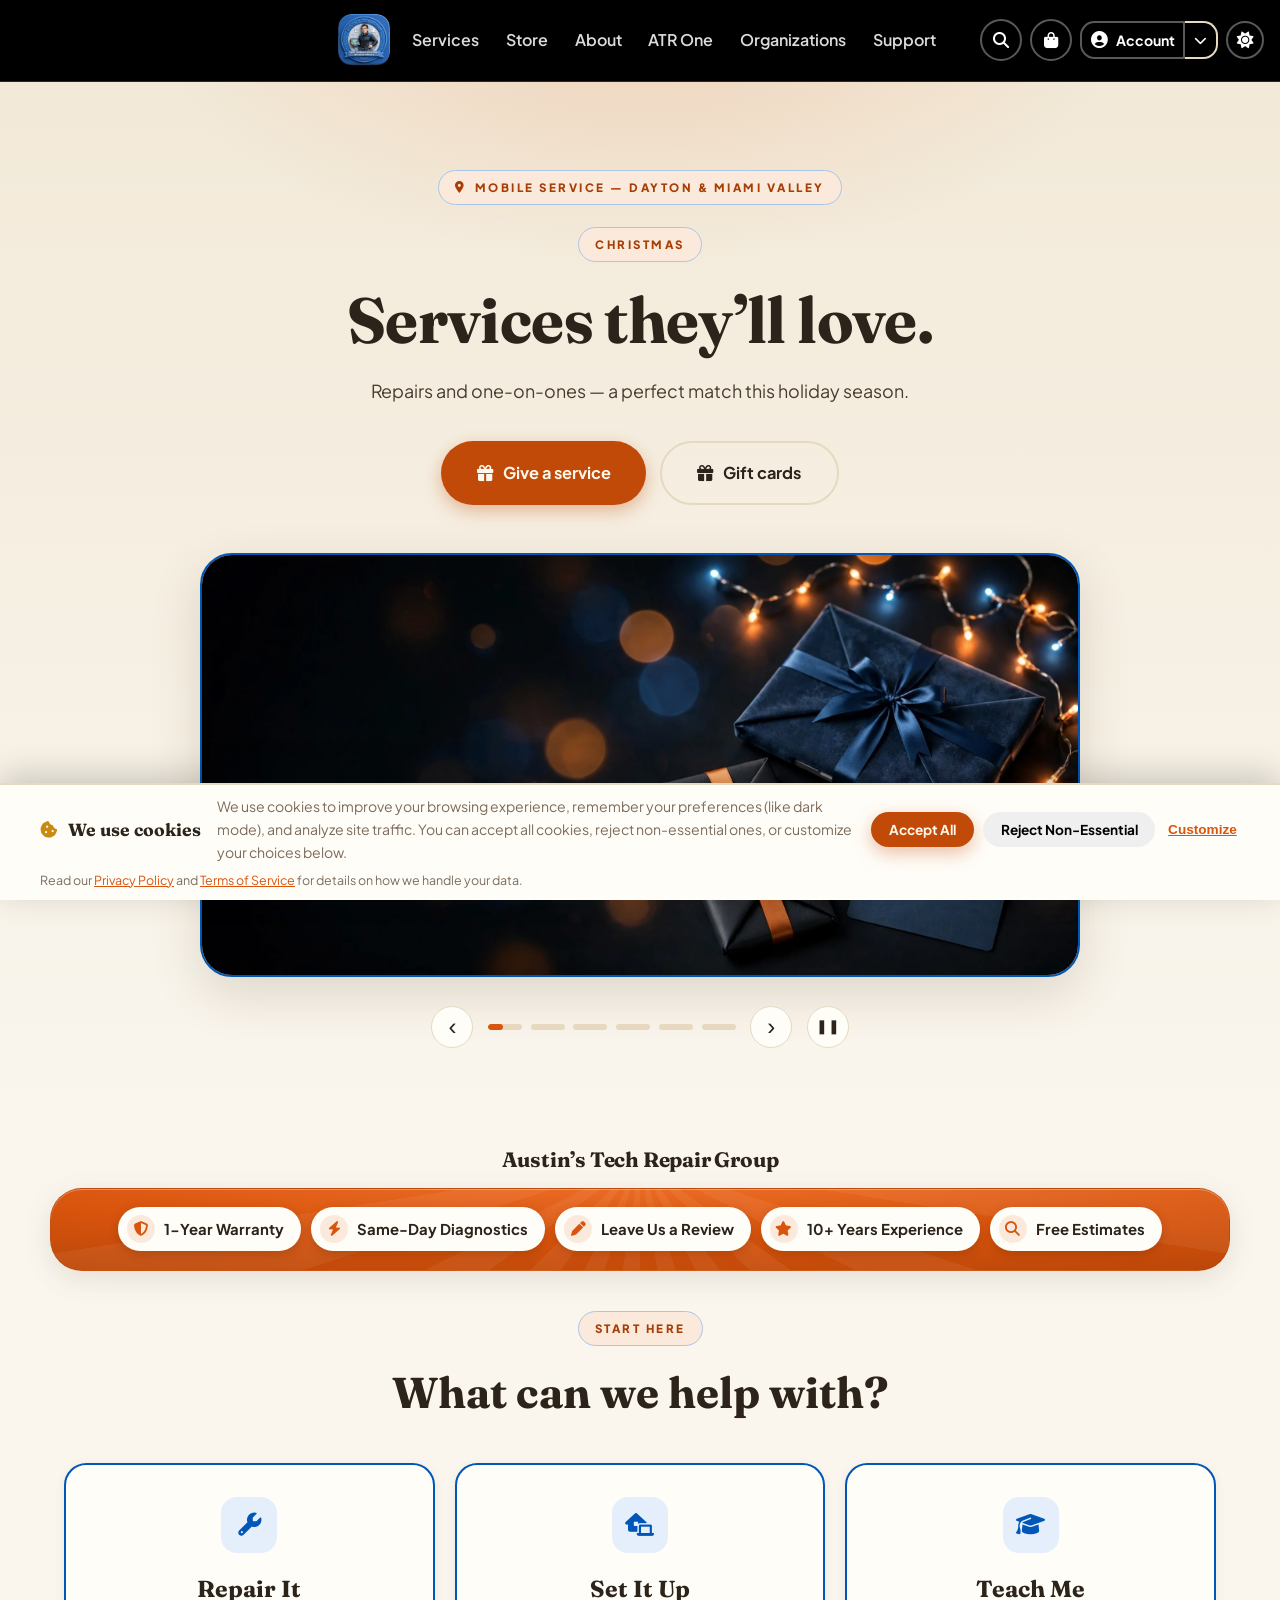
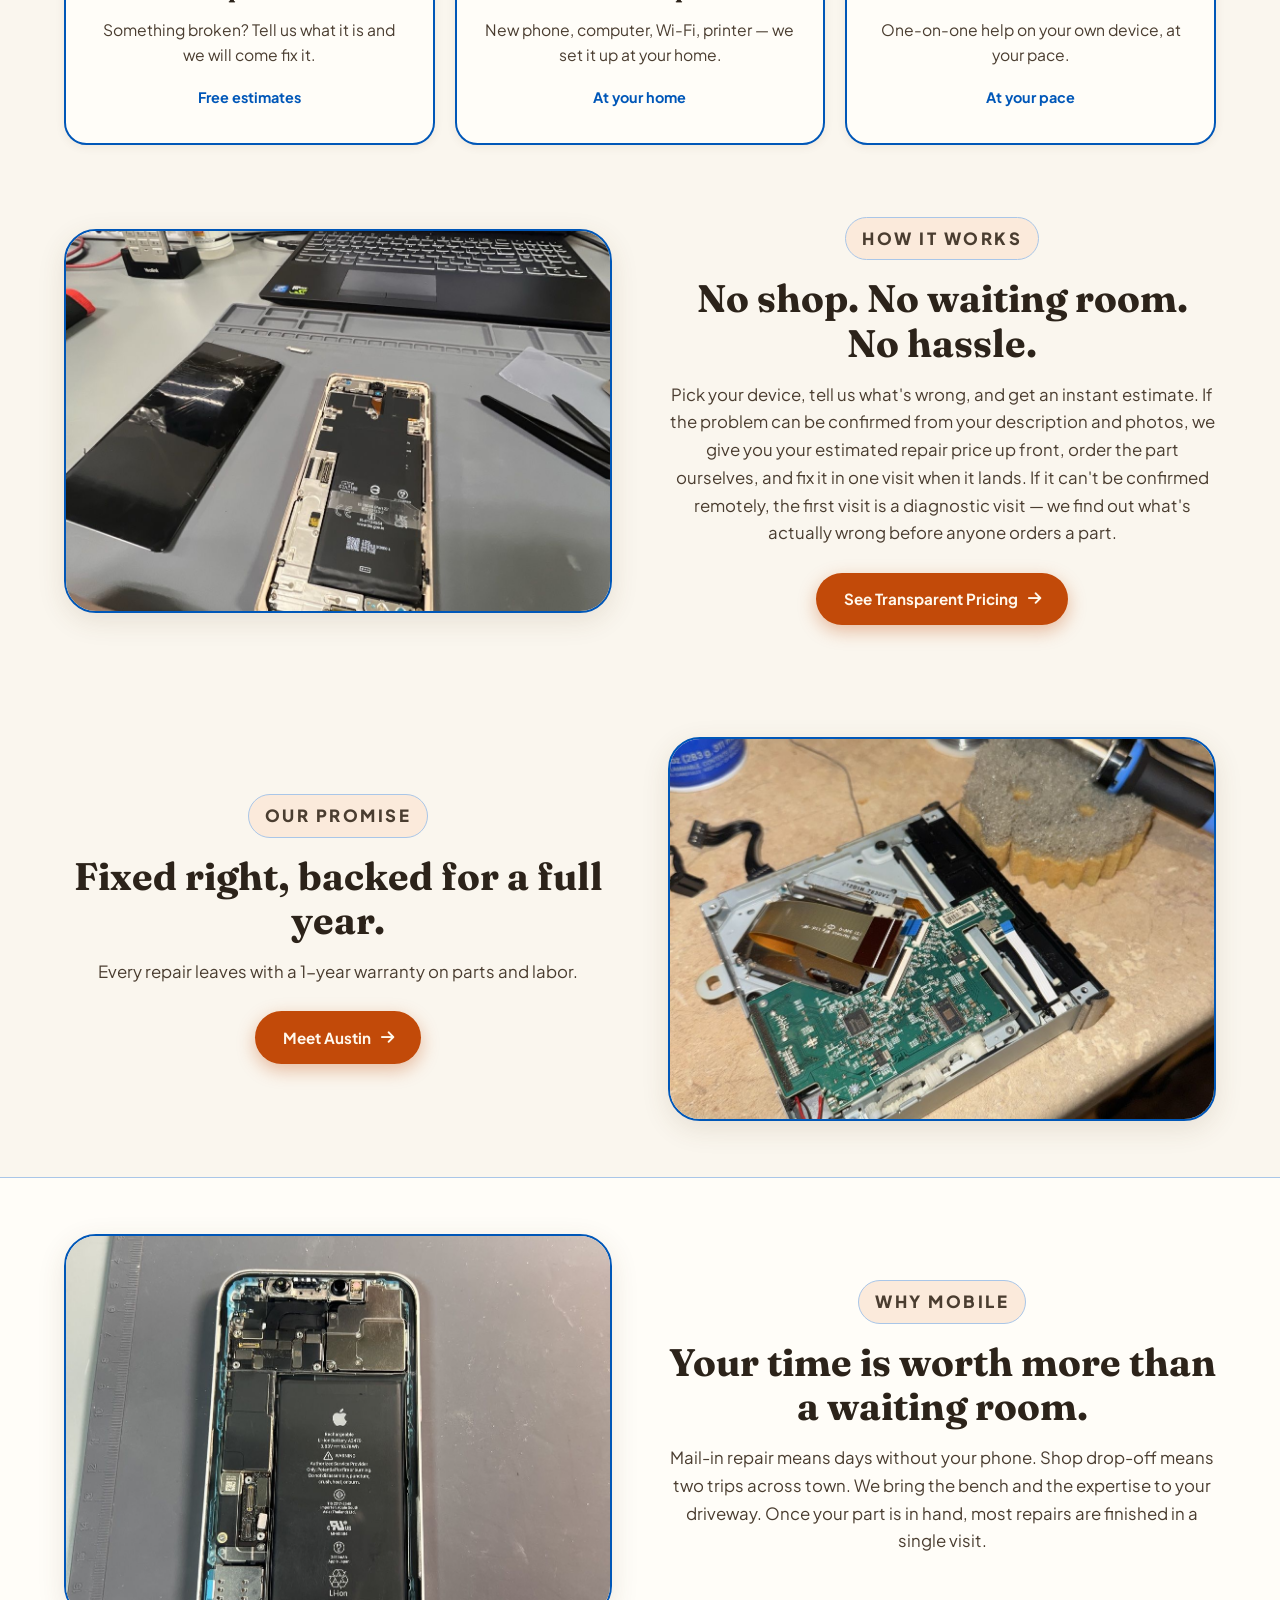
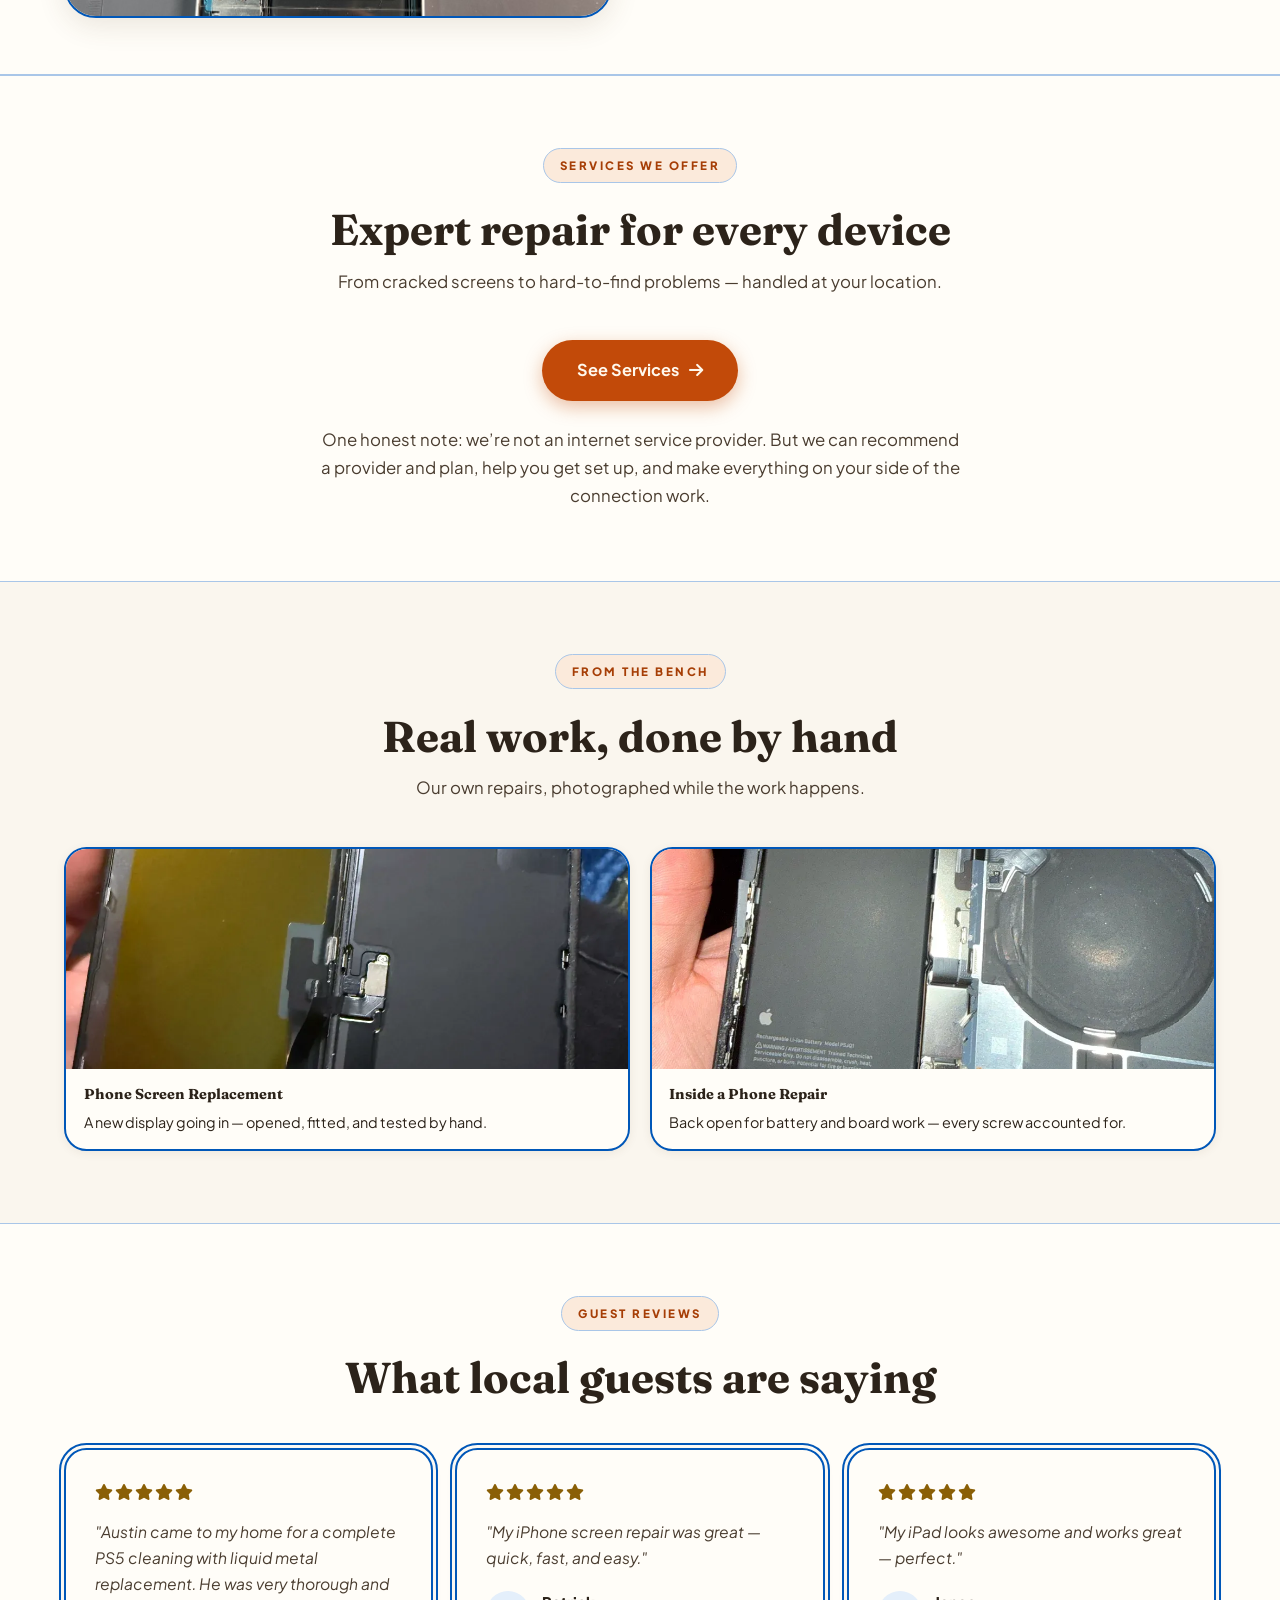
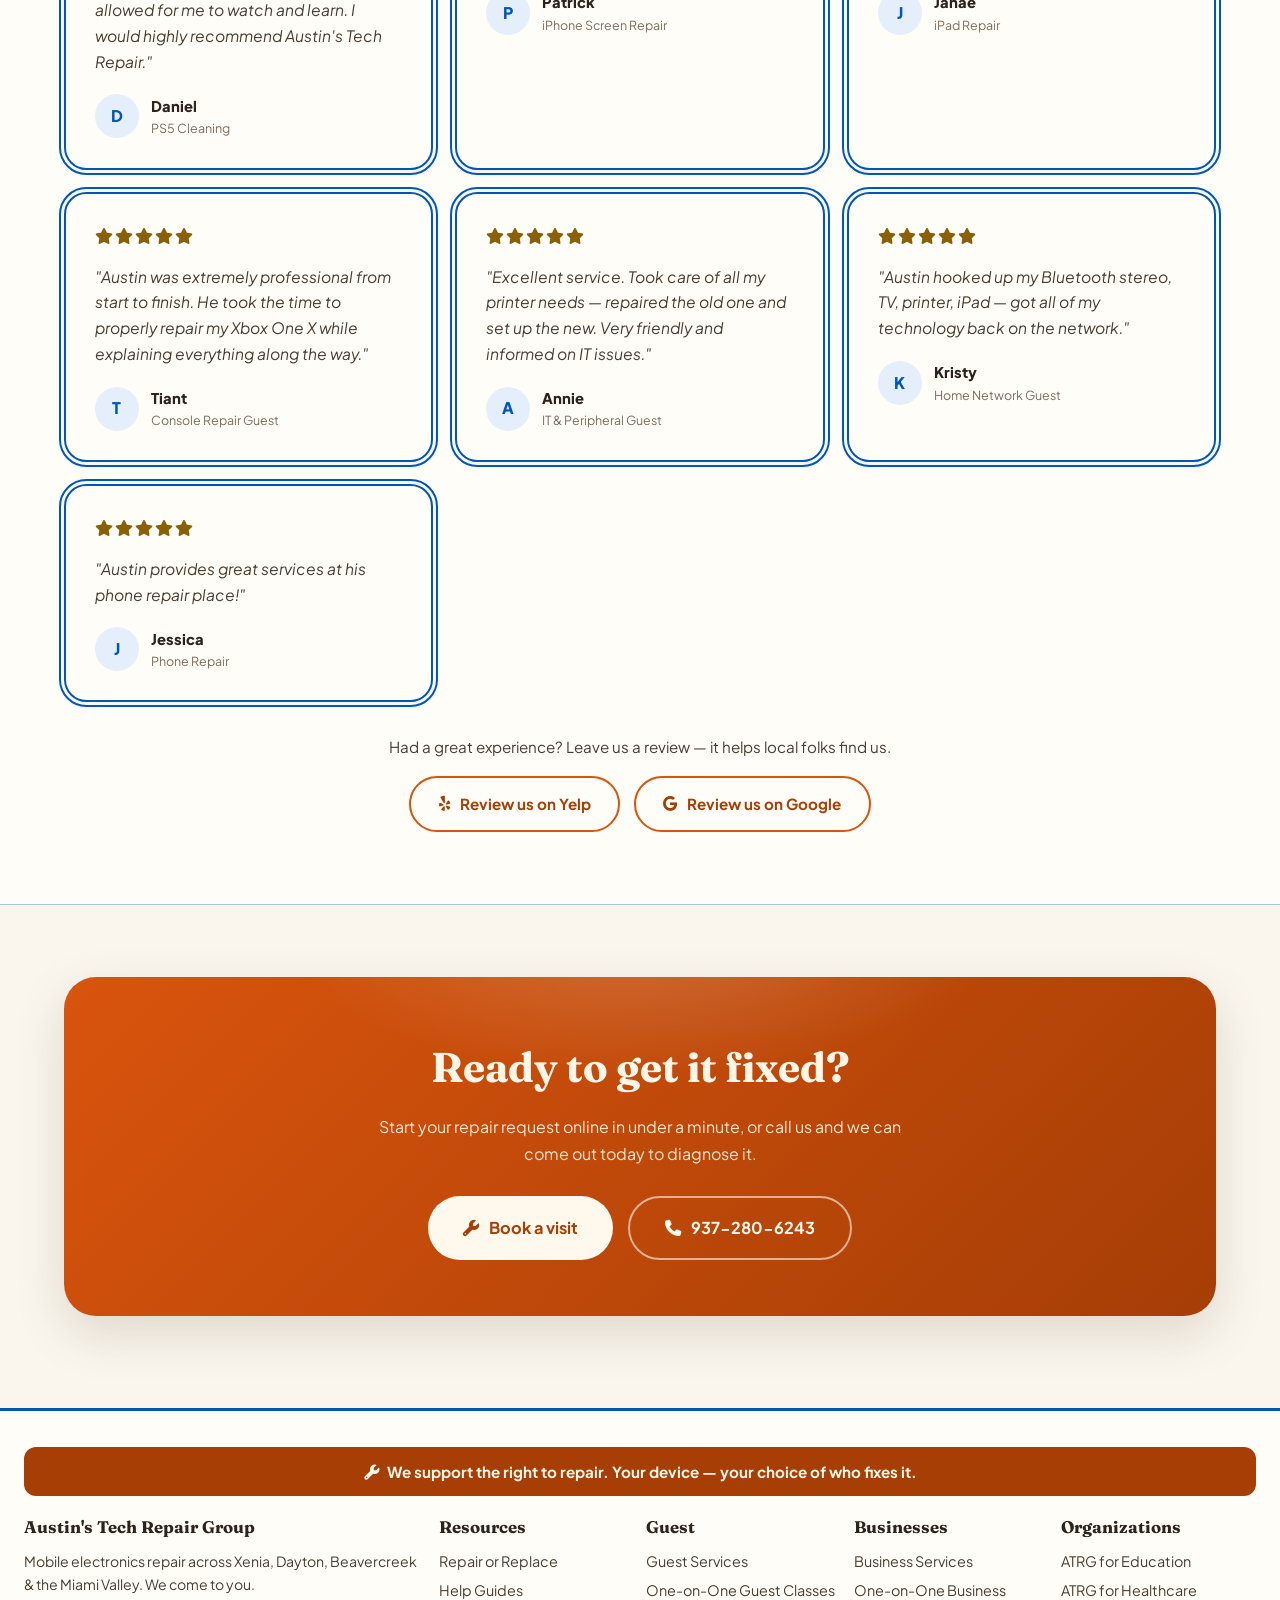
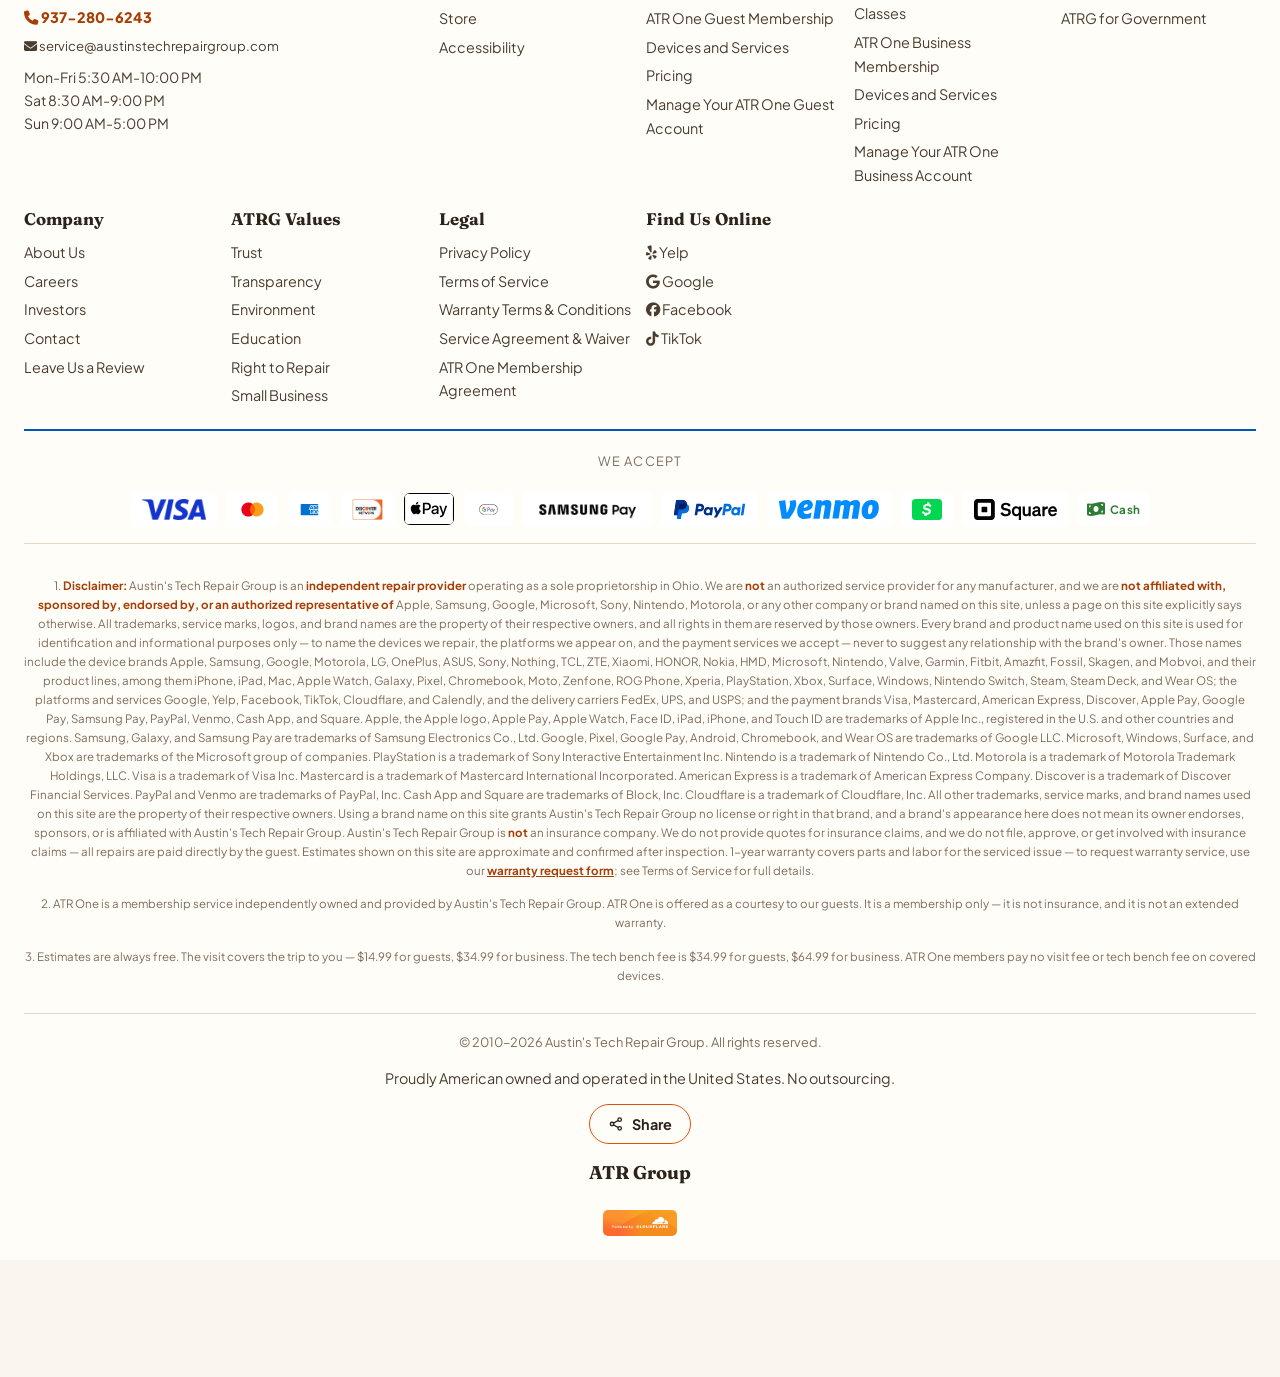
==== commit f589b1f0: "v176.57: Book a visit bar under header; Start a Service renamed Book a visit Move the Book a visit /" ====
--- a/index.html
+++ b/index.html
@@ -190,6 +190,12 @@
            bar's Repair. -->
     </div>
   </header>
+  <!-- V176_57_TOP_ACTION_BAR_2026_11_27 (Austin, Nov 27, 2026): Book-a-visit / Call-or-text bar directly underneath the sticky top header on phones, on every page. Moved off the bottom in v176.57: it sat above the thumb nav and covered CTAs. Same buttons, same links, same function. -->
+  <div class="mobile-action-bar" id="mobile-action-bar">
+    <a class="btn btn-primary btn-sm" href="#repair" data-page="repair"><i class="fas fa-calendar-check"></i> Book a visit</a>
+    <a class="btn btn-dark btn-sm" href="tel:9372806243"><i class="fas fa-phone"></i> Call or text</a>
+  </div>
+
 
   <!-- SITE_NAV_DRAWER_PILLS_2026_11_02: drawer links become rounded pills matching the top nav; footer gains the Book a Repair CTA pill -->
   <!-- MOBILE MENU -->
@@ -297,7 +303,7 @@
               <h1 class="hero-headline" id="holiday-headline">Dropped your phone after the holidays?</h1>
               <p class="hero-sub" id="holiday-sub">It happens. We come to you and fix it at your door. Closed Thanksgiving Day &mdash; book before or after and we will be there.</p>
               <div class="hero-cta-group" id="holiday-ctas">
-                <a class="btn btn-primary btn-lg" href="#whatwedo" data-page="whatwedo" data-services-route><i class="fas fa-wrench"></i> Start a Service</a>
+                <a class="btn btn-primary btn-lg" href="#whatwedo" data-page="whatwedo" data-services-route><i class="fas fa-wrench"></i> Book a visit</a>
                 <a class="btn btn-outline btn-lg" href="tel:+19372806243"><i class="fas fa-phone"></i> 937-280-6243</a>
               </div>
               <div class="hero-photo">
@@ -309,7 +315,7 @@
               <p class="hero-sub">Professional mobile repairs for phones, computers, tablets, and game consoles &mdash; done at your home or office, backed by a 1-year warranty.</p>
               <p class="hero-fineprint">*Within 25 miles &mdash; $14.99 dispatch for guests, $34.99 for business. Over 25 miles is an extra $1 per mile.</p>
               <div class="hero-cta-group">
-                <a class="btn btn-primary btn-lg" href="#whatwedo" data-page="whatwedo" data-services-route><i class="fas fa-wrench"></i> Start a Service</a>
+                <a class="btn btn-primary btn-lg" href="#whatwedo" data-page="whatwedo" data-services-route><i class="fas fa-wrench"></i> Book a visit</a>
                 <a class="btn btn-outline btn-lg" href="tel:+19372806243"><i class="fas fa-phone"></i> 937-280-6243</a>
               </div>
               <div class="hero-photo">
@@ -332,7 +338,7 @@
               <h2 class="hero-headline">Same-day <em>diagnostics.</em></h2>
               <p class="hero-sub">We can come out same-day to diagnose your device, then order parts and return for the repair.</p>
               <div class="hero-cta-group">
-                <a class="btn btn-primary btn-lg" href="#whatwedo" data-page="whatwedo" data-services-route><i class="fas fa-wrench"></i> Start a Service</a>
+                <a class="btn btn-primary btn-lg" href="#whatwedo" data-page="whatwedo" data-services-route><i class="fas fa-wrench"></i> Book a visit</a>
                 <a class="btn btn-outline btn-lg" href="tel:+19372806243"><i class="fas fa-phone"></i> 937-280-6243</a>
               </div>
               <div class="hero-photo">
@@ -343,7 +349,7 @@
               <h2 class="hero-headline">Free estimates, <em>always.</em></h2>
               <p class="hero-sub">Tell us what is wrong and get a straight answer on price before any work starts. No charge to find out what your repair will cost.</p>
               <div class="hero-cta-group">
-                <a class="btn btn-primary btn-lg" href="#whatwedo" data-page="whatwedo" data-services-route><i class="fas fa-wrench"></i> Start a Service</a>
+                <a class="btn btn-primary btn-lg" href="#whatwedo" data-page="whatwedo" data-services-route><i class="fas fa-wrench"></i> Book a visit</a>
                 <a class="btn btn-outline btn-lg" href="tel:+19372806243"><i class="fas fa-phone"></i> 937-280-6243</a>
               </div>
               <div class="hero-photo">
@@ -354,7 +360,7 @@
               <h2 class="hero-headline">Backed by a <em>1-year warranty.</em></h2>
               <p class="hero-sub">One year on ATRG-supplied parts and labor. Every technology, big or small &mdash; we tackle them all, since 2010.</p>
               <div class="hero-cta-group">
-                <a class="btn btn-primary btn-lg" href="#whatwedo" data-page="whatwedo" data-services-route><i class="fas fa-wrench"></i> Start a Service</a>
+                <a class="btn btn-primary btn-lg" href="#whatwedo" data-page="whatwedo" data-services-route><i class="fas fa-wrench"></i> Book a visit</a>
                 <a class="btn btn-outline btn-lg" href="tel:+19372806243"><i class="fas fa-phone"></i> 937-280-6243</a>
               </div>
               <div class="hero-photo">
@@ -396,7 +402,7 @@
             var mem = lastDow(y, 4, 1);
             var lab = nthDow(y, 8, 1, 1);
             var STD = [
-              { href: '#whatwedo', page: 'whatwedo', icon: 'fas fa-wrench', text: 'Start a Service', route: 1 },
+              { href: '#whatwedo', page: 'whatwedo', icon: 'fas fa-wrench', text: 'Book a visit', route: 1 },
               { href: 'tel:+19372806243', page: null, icon: 'fas fa-phone', text: '937-280-6243' }
             ];
             var GIFT = [
@@ -717,7 +723,7 @@
             <h2>Ready to get it fixed?</h2>
             <p>Start your repair request online in under a minute, or call us and we can come out today to diagnose it.</p>
             <div class="hero-cta-group">
-              <a class="btn btn-cream btn-lg" href="#whatwedo" data-page="whatwedo" data-services-route><i class="fas fa-wrench"></i> Start a Service</a>
+              <a class="btn btn-cream btn-lg" href="#whatwedo" data-page="whatwedo" data-services-route><i class="fas fa-wrench"></i> Book a visit</a>
               <a class="btn btn-ghostlight btn-lg" href="tel:9372806243"><i class="fas fa-phone"></i> 937-280-6243</a>
             </div>
           </div>
@@ -904,7 +910,7 @@
             <p>Custom repairs are quoted individually as one estimated price &mdash; parts and labor included. Estimates are always free.</p>
             <p class="price-note">Within 25 miles, the dispatch fee is the price listed above. Over 25 miles, add $1 per mile.</p>
             <p class="price-note">* See note 3 in the footer below.</p>
-            <a class="btn btn-primary btn-lg" href="#repair" data-page="repair" data-guest="1" style="margin-top:.5rem;">Start a Service <i class="fas fa-arrow-right"></i></a>
+            <a class="btn btn-primary btn-lg" href="#repair" data-page="repair" data-guest="1" style="margin-top:.5rem;">Book a visit <i class="fas fa-arrow-right"></i></a>
           </div>
         </div>
       </div>
@@ -916,7 +922,7 @@
         <div class="container">
           <div class="section-header center">
             <p class="eyebrow">Service Request</p>
-            <h2 class="section-title">Start your service</h2>
+            <h2 class="section-title">Book a visit</h2>
             <p class="section-copy">Pick your device, make and model, see your exact price &mdash; then send it straight to us.</p>
             <!-- CHECKIN_DROPDOWNS_2026_11_05: honest trust line in place of UBIF-style volume claims (no invented repair counts). Austin to approve wording. -->
             <p class="section-copy">You&rsquo;re in good hands &mdash; we come to you, and every repair is backed by our 1-year warranty.</p>
@@ -2523,7 +2529,7 @@
             <p class="price-note">ATRG Business Plus and Business Pro members pay no visit fee on covered devices.</p>
             <p class="price-note">To schedule, sign in with your business account. Your EIN is already on file from sign-up.</p>
             <p class="price-note">* See note 3 in the footer below.</p>
-            <a class="btn btn-primary btn-lg" href="#repair" data-page="repair" data-business="1" style="margin-top:.5rem;">Start a Service <i class="fas fa-arrow-right"></i></a>
+            <a class="btn btn-primary btn-lg" href="#repair" data-page="repair" data-business="1" style="margin-top:.5rem;">Book a visit <i class="fas fa-arrow-right"></i></a>
           </div>
         </div>
       </div>
@@ -3900,8 +3906,8 @@
           <p class="aud-g">A phone is glued together, with thin cables and a battery that has to be handled right. A rushed home repair can tear a cable, damage a connector, or leave a phone that looks fixed but loses touch or Face ID calibration. We test the screen, touch, charging, camera, and speakers before we leave &mdash; 1-year warranty on parts we supply and on our labor.</p>
           <p class="aud-b">A phone is glued together, with thin cables and a battery that has to be handled right. A rushed repair can tear a cable or leave a phone that looks fixed but loses touch or Face ID calibration &mdash; and a staff phone down is work stopped. We test the screen, touch, charging, camera, and speakers before we leave &mdash; 1-year warranty on parts we supply and on our labor.</p>
           </div>
-          <a class="btn btn-primary aud-g" href="#repair" data-guest="1" data-page="repair" data-wizard-device="Phone"><i class="fas fa-wrench"></i> Start a Service</a>
-          <a class="btn btn-primary aud-b" href="#repair" data-page="repair" data-wizard-device="Phone" data-business="1"><i class="fas fa-wrench"></i> Start a Service</a>
+          <a class="btn btn-primary aud-g" href="#repair" data-guest="1" data-page="repair" data-wizard-device="Phone"><i class="fas fa-wrench"></i> Book a visit</a>
+          <a class="btn btn-primary aud-b" href="#repair" data-page="repair" data-wizard-device="Phone" data-business="1"><i class="fas fa-wrench"></i> Book a visit</a>
           <a class="btn btn-outline aud-g" href="#whatwedo" data-guest="1" data-page="whatwedo" style="margin-left:0.5rem;">Back to Services We Offer</a>
           <a class="btn btn-outline aud-b" href="#b2b" data-page="b2b" data-business="1" style="margin-left:0.5rem;">Back to Business Services</a>
         </div>
@@ -3924,8 +3930,8 @@
           <p class="aud-g">Big glass and strong adhesive are where home tablet repairs go wrong. Prying a tablet open without heat and patience cracks the display underneath, and a tablet that is not tested after the repair can leave you with dead touch in one corner. We take the time the job actually needs, test touch across the whole screen, and make sure it charges before we leave.</p>
           <p class="aud-b">Big glass and strong adhesive are where tablet repairs go wrong. Prying a tablet open without heat and patience cracks the display underneath &mdash; and a staff tablet down is work stopped. We take the time the job actually needs, test touch across the whole screen, and make sure it charges before we leave.</p>
           </div>
-          <a class="btn btn-primary aud-g" href="#repair" data-guest="1" data-page="repair" data-wizard-device="Tablet"><i class="fas fa-wrench"></i> Start a Service</a>
-          <a class="btn btn-primary aud-b" href="#repair" data-page="repair" data-wizard-device="Tablet" data-business="1"><i class="fas fa-wrench"></i> Start a Service</a>
+          <a class="btn btn-primary aud-g" href="#repair" data-guest="1" data-page="repair" data-wizard-device="Tablet"><i class="fas fa-wrench"></i> Book a visit</a>
+          <a class="btn btn-primary aud-b" href="#repair" data-page="repair" data-wizard-device="Tablet" data-business="1"><i class="fas fa-wrench"></i> Book a visit</a>
           <a class="btn btn-outline aud-g" href="#whatwedo" data-guest="1" data-page="whatwedo" style="margin-left:0.5rem;">Back to Services We Offer</a>
           <a class="btn btn-outline aud-b" href="#b2b" data-page="b2b" data-business="1" style="margin-left:0.5rem;">Back to Business Services</a>
         </div>
@@ -3948,8 +3954,8 @@
           <p class="aud-g">A computer repair is only worth doing if the machine is actually better when we leave. That means testing after the upgrade, checking that your files and programs are still there, and telling you honestly when a manufacturer repair is the better option for the same price. We do not guess at parts, and we do not leave a machine half working.</p>
           <p class="aud-b">A computer repair is only worth doing if the machine is actually better when we leave. That means testing after the upgrade, checking that your files and programs are still there, and telling you honestly when a manufacturer repair is the better option for the same price &mdash; so your staff stays working. We do not guess at parts, and we do not leave a machine half working.</p>
           </div>
-          <a class="btn btn-primary aud-g" href="#repair" data-guest="1" data-page="repair" data-wizard-device="Computer"><i class="fas fa-wrench"></i> Start a Service</a>
-          <a class="btn btn-primary aud-b" href="#repair" data-page="repair" data-wizard-device="Computer" data-business="1"><i class="fas fa-wrench"></i> Start a Service</a>
+          <a class="btn btn-primary aud-g" href="#repair" data-guest="1" data-page="repair" data-wizard-device="Computer"><i class="fas fa-wrench"></i> Book a visit</a>
+          <a class="btn btn-primary aud-b" href="#repair" data-page="repair" data-wizard-device="Computer" data-business="1"><i class="fas fa-wrench"></i> Book a visit</a>
           <a class="btn btn-outline aud-g" href="#whatwedo" data-guest="1" data-page="whatwedo" style="margin-left:0.5rem;">Back to Services We Offer</a>
           <a class="btn btn-outline aud-b" href="#b2b" data-page="b2b" data-business="1" style="margin-left:0.5rem;">Back to Business Services</a>
         </div>
@@ -3972,8 +3978,8 @@
           <p class="aud-g">Consoles are packed tight, with small connectors and heat that builds up fast. Opening one without the right tools can damage the board or the drive, and a console that is put back together without testing will fail again the first time it gets hot. We test the console under load before we leave, so it plays, reads discs, and stays cool.</p>
           <p class="aud-b">Consoles are packed tight, with small connectors and heat that builds up fast. Opening one without the right tools can damage the board or the drive, and a console that is put back together without testing will fail again the first time it gets hot. We test the console under load before we leave, so it plays, reads discs, and stays cool &mdash; your break room stays open.</p>
           </div>
-          <a class="btn btn-primary aud-g" href="#repair" data-guest="1" data-page="repair" data-wizard-device="Game Console"><i class="fas fa-wrench"></i> Start a Service</a>
-          <a class="btn btn-primary aud-b" href="#repair" data-page="repair" data-wizard-device="Game Console" data-business="1"><i class="fas fa-wrench"></i> Start a Service</a>
+          <a class="btn btn-primary aud-g" href="#repair" data-guest="1" data-page="repair" data-wizard-device="Game Console"><i class="fas fa-wrench"></i> Book a visit</a>
+          <a class="btn btn-primary aud-b" href="#repair" data-page="repair" data-wizard-device="Game Console" data-business="1"><i class="fas fa-wrench"></i> Book a visit</a>
           <a class="btn btn-outline aud-g" href="#whatwedo" data-guest="1" data-page="whatwedo" style="margin-left:0.5rem;">Back to Services We Offer</a>
           <a class="btn btn-outline aud-b" href="#b2b" data-page="b2b" data-business="1" style="margin-left:0.5rem;">Back to Business Services</a>
         </div>
@@ -3996,8 +4002,8 @@
           <p class="aud-g">The size is the whole problem with watches. Tiny screws, glued parts, and seals that are hard to restore once opened mean a home repair can easily lose a part or crack a small screen. We work on a bench with the right tools, test the screen, touch, charging, and pairing with your phone, and tell you before we start if the repair is not worth doing.</p>
           <p class="aud-b">The size is the whole problem with watches. Tiny screws, glued parts, and seals that are hard to restore once opened mean a repair can easily lose a part or crack a small screen. We work on a bench with the right tools, test the screen, touch, charging, and pairing, and tell you before we start if the repair is not worth doing &mdash; so a staff watch is never down for nothing.</p>
           </div>
-          <a class="btn btn-primary aud-g" href="#repair" data-guest="1" data-page="repair" data-wizard-device="Smart Watch"><i class="fas fa-wrench"></i> Start a Service</a>
-          <a class="btn btn-primary aud-b" href="#repair" data-page="repair" data-wizard-device="Smart Watch" data-business="1"><i class="fas fa-wrench"></i> Start a Service</a>
+          <a class="btn btn-primary aud-g" href="#repair" data-guest="1" data-page="repair" data-wizard-device="Smart Watch"><i class="fas fa-wrench"></i> Book a visit</a>
+          <a class="btn btn-primary aud-b" href="#repair" data-page="repair" data-wizard-device="Smart Watch" data-business="1"><i class="fas fa-wrench"></i> Book a visit</a>
           <a class="btn btn-outline aud-g" href="#whatwedo" data-guest="1" data-page="whatwedo" style="margin-left:0.5rem;">Back to Services We Offer</a>
           <a class="btn btn-outline aud-b" href="#b2b" data-page="b2b" data-business="1" style="margin-left:0.5rem;">Back to Business Services</a>
         </div>
@@ -4021,8 +4027,8 @@
           <p class="aud-g">A half-finished website costs real visitors, and a site with a broken form or a wrong phone number is worse than no site at all. We build it end to end, check that the phone number, the forms, and the booking all work, and show you how to update it. It is built for you, not an agency template with an agency price tag.</p>
           <p class="aud-b">A half-finished website costs real guests, and a site with a broken form or a wrong phone number is worse than no site at all. We build it end to end, check that the phone number, the forms, and the booking all work, and show you how to update it. It is built for your business, not an agency template with an agency price tag.</p>
           </div>
-          <a class="btn btn-primary aud-g" href="#repair" data-guest="1" data-page="repair" data-wizard-device="Business / Other"><i class="fas fa-wrench"></i> Start a Service</a>
-          <a class="btn btn-primary aud-b" href="#repair" data-page="repair" data-wizard-device="Business / Other" data-business="1"><i class="fas fa-wrench"></i> Start a Service</a>
+          <a class="btn btn-primary aud-g" href="#repair" data-guest="1" data-page="repair" data-wizard-device="Business / Other"><i class="fas fa-wrench"></i> Book a visit</a>
+          <a class="btn btn-primary aud-b" href="#repair" data-page="repair" data-wizard-device="Business / Other" data-business="1"><i class="fas fa-wrench"></i> Book a visit</a>
           <a class="btn btn-outline aud-g" href="#whatwedo" data-guest="1" data-page="whatwedo" style="margin-left:0.5rem;">Back to Services We Offer</a>
           <a class="btn btn-outline aud-b" href="#b2b" data-page="b2b" data-business="1" style="margin-left:0.5rem;">Back to Business Services</a>
         </div>
@@ -4050,8 +4056,8 @@
             <a class="service-card aud-g" href="#cabling" data-guest="1" data-page="cabling"><img class="service-card-img" src="images/values/values-transparency-parts.webp" alt="Cables and parts organized on the shop wall" loading="lazy" /><div class="service-icon"><i class="fas fa-plug"></i></div><h3>Internet Cabling</h3><p>Ethernet cable runs to a room, terminated and tested.</p></a>
             <a class="service-card aud-b" href="#cabling" data-page="cabling" data-business="1"><img class="service-card-img" src="images/values/values-transparency-parts.webp" alt="Cables and parts organized on the shop wall" loading="lazy" /><div class="service-icon"><i class="fas fa-plug"></i></div><h3>Internet Cabling</h3><p>Ethernet cable runs to a room, terminated and tested.</p></a>
           </div>
-          <a class="btn btn-primary aud-g" href="#repair" data-guest="1" data-page="repair" data-wizard-device="Networking"><i class="fas fa-wrench"></i> Start a Service</a>
-          <a class="btn btn-primary aud-b" href="#repair" data-page="repair" data-wizard-device="Networking" data-business="1"><i class="fas fa-wrench"></i> Start a Service</a>
+          <a class="btn btn-primary aud-g" href="#repair" data-guest="1" data-page="repair" data-wizard-device="Networking"><i class="fas fa-wrench"></i> Book a visit</a>
+          <a class="btn btn-primary aud-b" href="#repair" data-page="repair" data-wizard-device="Networking" data-business="1"><i class="fas fa-wrench"></i> Book a visit</a>
           <a class="btn btn-outline aud-g" href="#whatwedo" data-guest="1" data-page="whatwedo" style="margin-left:0.5rem;">Back to Services We Offer</a>
           <a class="btn btn-outline aud-b" href="#b2b" data-page="b2b" data-business="1" style="margin-left:0.5rem;">Back to Business Services</a>
         </div>
@@ -4074,8 +4080,8 @@
           <p class="aud-g">Cabling fails quietly when it is not tested. A bad termination looks finished but drops the connection, and finding it later means opening walls again. We test every run before we leave, finish the wall plate, and confirm the connection works at the device, not just at the router.</p>
           <p class="aud-b">Cabling fails quietly when it is not tested. A bad termination looks finished but drops the connection, and finding it later means opening walls again. We test every run before we leave, finish the wall plate, and confirm the connection works at the device, not just at the router &mdash; so your office stays connected.</p>
           </div>
-          <a class="btn btn-primary aud-g" href="#repair" data-guest="1" data-page="repair" data-wizard-device="Networking"><i class="fas fa-wrench"></i> Start a Service</a>
-          <a class="btn btn-primary aud-b" href="#repair" data-page="repair" data-wizard-device="Networking" data-business="1"><i class="fas fa-wrench"></i> Start a Service</a>
+          <a class="btn btn-primary aud-g" href="#repair" data-guest="1" data-page="repair" data-wizard-device="Networking"><i class="fas fa-wrench"></i> Book a visit</a>
+          <a class="btn btn-primary aud-b" href="#repair" data-page="repair" data-wizard-device="Networking" data-business="1"><i class="fas fa-wrench"></i> Book a visit</a>
           <a class="btn btn-outline aud-g" href="#whatwedo" data-guest="1" data-page="whatwedo" style="margin-left:0.5rem;">Back to Services We Offer</a>
           <a class="btn btn-outline aud-b" href="#b2b" data-page="b2b" data-business="1" style="margin-left:0.5rem;">Back to Business Services</a>
         </div>
@@ -4098,7 +4104,7 @@
           <h3>Why we should fix it</h3>
           <p>A register that will not ring up a sale costs real money while it sits. We set the whole system up on site and test it before we leave &mdash; take a payment, print a receipt, and run the day. We help with the setup; we do not process payments.</p>
           </div>
-          <a class="btn btn-primary" href="#repair" data-page="repair" data-wizard-device="Business / Other" data-business="1"><i class="fas fa-wrench"></i> Start a Service</a>
+          <a class="btn btn-primary" href="#repair" data-page="repair" data-wizard-device="Business / Other" data-business="1"><i class="fas fa-wrench"></i> Book a visit</a>
           <a class="btn btn-outline" href="#b2b" data-page="b2b" data-business="1" style="margin-left:0.5rem;">Back to Business Services</a>
         </div>
       </div>
@@ -4421,7 +4427,7 @@
               <h2>One boundary, stated plainly</h2>
               <p>We handle the office technology &mdash; the computers, printers, and networks around the care. We do not repair medical devices or medical equipment.</p>
               <a class="btn btn-primary" href="#contact" data-page="contact">Talk to Us <i class="fas fa-arrow-right"></i></a>
-              <a class="btn btn-outline" href="#repair" data-page="repair" style="margin-left:0.5rem;">Start a Service</a>
+              <a class="btn btn-outline" href="#repair" data-page="repair" style="margin-left:0.5rem;">Book a visit</a>
             </div>
             <div class="feature-media">
               <img src="images/work/hp-laptop-board.jpg" alt="Laptop computer on a repair bench" loading="lazy" />
@@ -4475,7 +4481,7 @@
               <h2>One call, on site, no runaround</h2>
               <p>Call or text <a href="tel:9372806243">(937) 280-6243</a>.</p>
               <a class="btn btn-primary" href="#contact" data-page="contact">Talk to Us <i class="fas fa-arrow-right"></i></a>
-              <a class="btn btn-outline" href="#repair" data-page="repair" style="margin-left:0.5rem;">Start a Service</a>
+              <a class="btn btn-outline" href="#repair" data-page="repair" style="margin-left:0.5rem;">Book a visit</a>
             </div>
             <div class="feature-media">
               <img src="images/work/network-install.webp" alt="Network installed and cabled at a business &mdash; router, switch, and Wi-Fi access point on the shelf" loading="lazy" />
@@ -4648,11 +4654,6 @@
        retired, and its five destinations (About, ATR One,
        One-on-One, Help Guides, Reviews) live in the search
        overlay's Quick Links instead of a hidden menu. -->
-  <!-- V176_52_PINNED_ACTION_BAR_2026_11_27: pinned Book-a-visit / Call-or-text bar on phones, stacked above the thumb nav (fix-document item 19). Same 920px breakpoint as the nav; heights measured by JS (syncBottomStack). -->
-  <div class="mobile-action-bar" id="mobile-action-bar">
-    <a class="btn btn-primary btn-sm" href="#repair" data-page="repair"><i class="fas fa-calendar-check"></i> Book a visit</a>
-    <a class="btn btn-dark btn-sm" href="tel:9372806243"><i class="fas fa-phone"></i> Call or text</a>
-  </div>
   <nav class="mobile-bottom-nav" aria-label="Mobile Bottom Navigation">
     <!-- SERVICES_SINGLE_DOOR_2026_11_09 (owner, Nov 9, 2026): slot 1 is the logo itself — the badge is the home button. -->
     <a href="#home" class="bottom-nav-item bottom-nav-logo active" data-page="home" aria-label="Home"><img class="bottom-nav-logo-img" src="logo-duo.png" alt=""><span class="sr-only">Home</span></a>
--- a/styles.css
+++ b/styles.css
@@ -3406,11 +3406,11 @@
   .cookie-banner { bottom: calc(var(--bottom-stack, 59px) + env(safe-area-inset-bottom)); }
 }
 
-/* V176_52_PINNED_ACTION_BAR_2026_11_27: pinned Book-a-visit / Call-or-text bar on phones, stacked directly above the thumb nav (fix-document item 19). Same 920px breakpoint as the nav. Its height and the nav height are measured by JS (syncBottomStack) into --thumb-nav-h / --bottom-stack, which also lift the cookie banner (V74 rule above) — the three layers never overlap. */
-.mobile-action-bar { position: fixed; left: 0; right: 0; z-index: 2099; display: none; gap: 0.6rem; padding: 0.55rem 0.8rem; background: var(--surface); border-top: 1px solid var(--line); }
+/* V176_57_TOP_ACTION_BAR_2026_11_27 (Austin, Nov 27, 2026): Book-a-visit / Call-or-text bar directly underneath the sticky top header on phones (same 920px breakpoint as the nav). Sticky in flow right after </header>; top is the measured header height (--header-h, set in syncBottomStack) so it sticks exactly below the header. No bottom rule remains; the bottom stack (thumb nav + cookie banner) no longer includes this bar. */
+.mobile-action-bar { position: sticky; top: var(--header-h, 76px); left: 0; right: 0; z-index: 999; display: none; gap: 0.6rem; padding: 0.55rem 0.8rem; background: var(--surface); border-bottom: 1px solid var(--line); }
 .mobile-action-bar .btn { flex: 1; }
 @media (max-width: 920px) {
-  .mobile-action-bar { display: flex; bottom: calc(var(--thumb-nav-h, 59px) + env(safe-area-inset-bottom)); }
+  .mobile-action-bar { display: flex; }
 }
 
 /* V74_CART_GLANCE_SHADE_2026_11_10 */
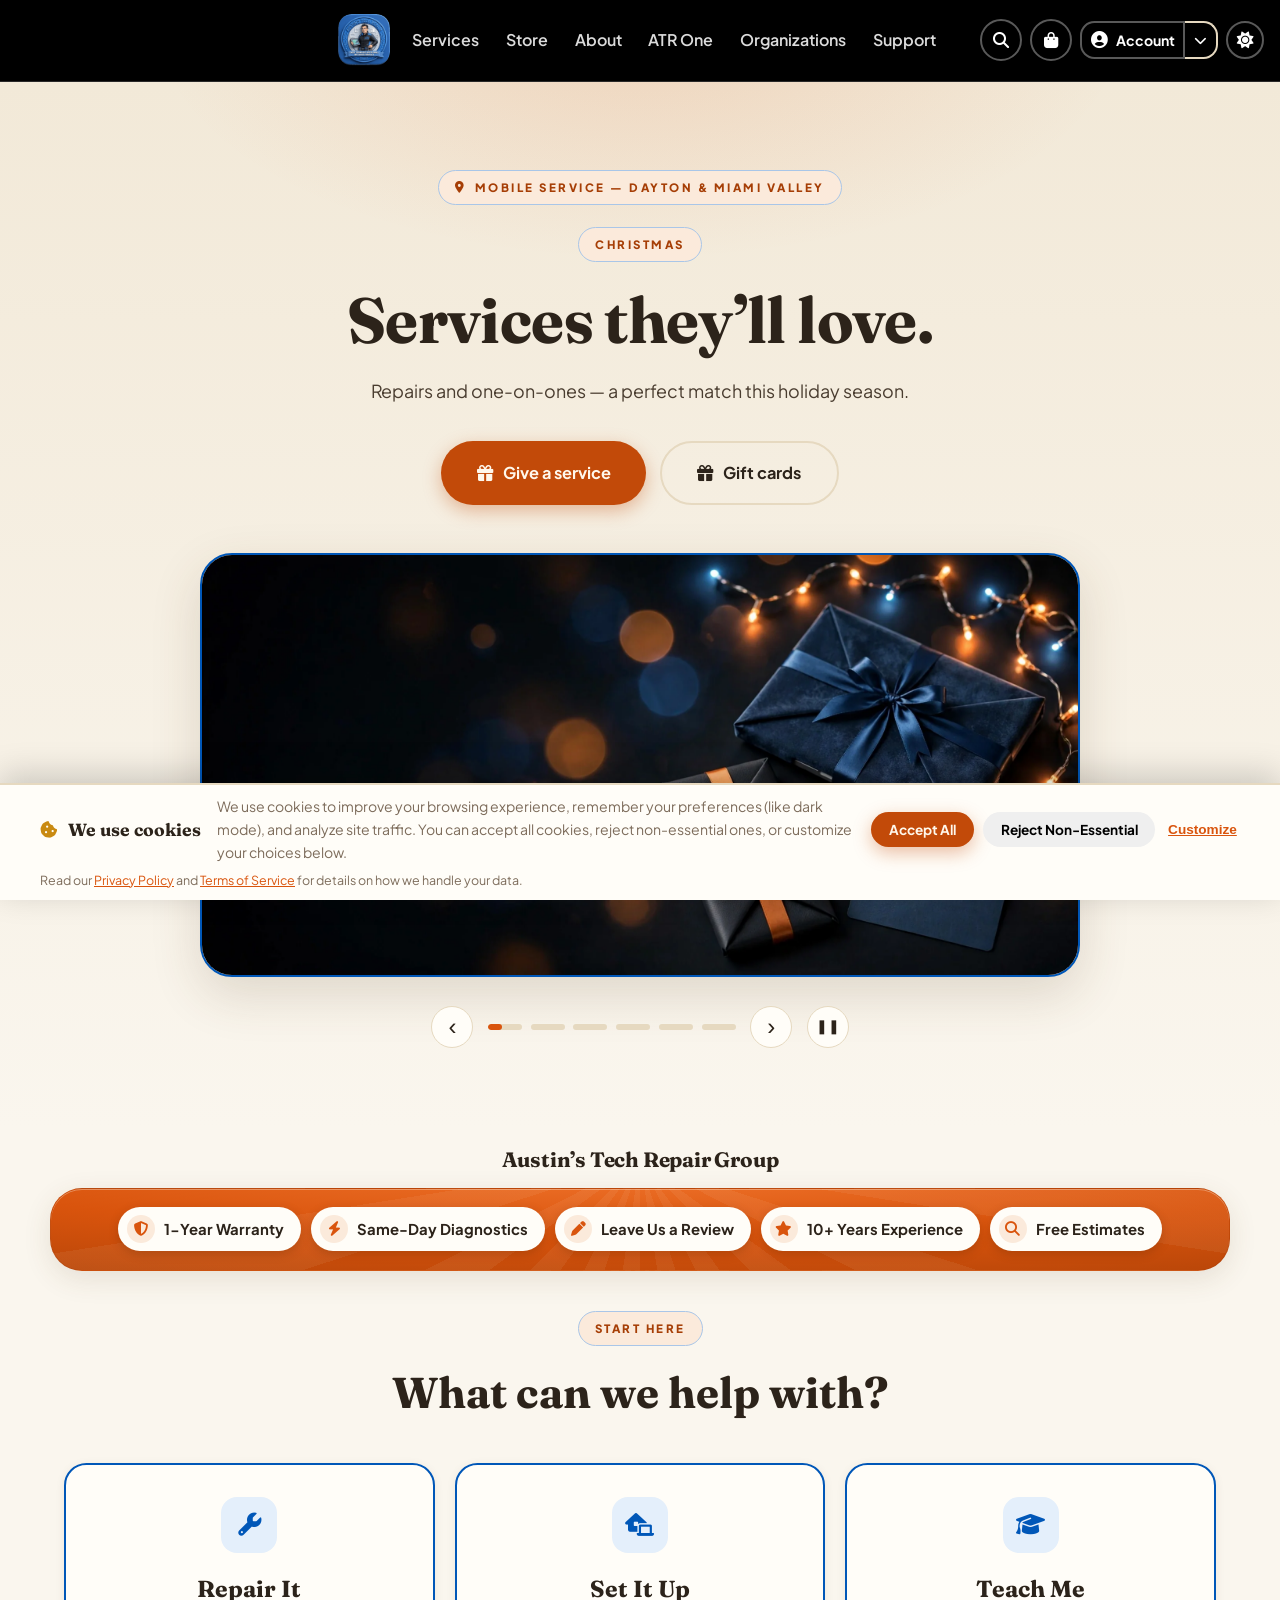
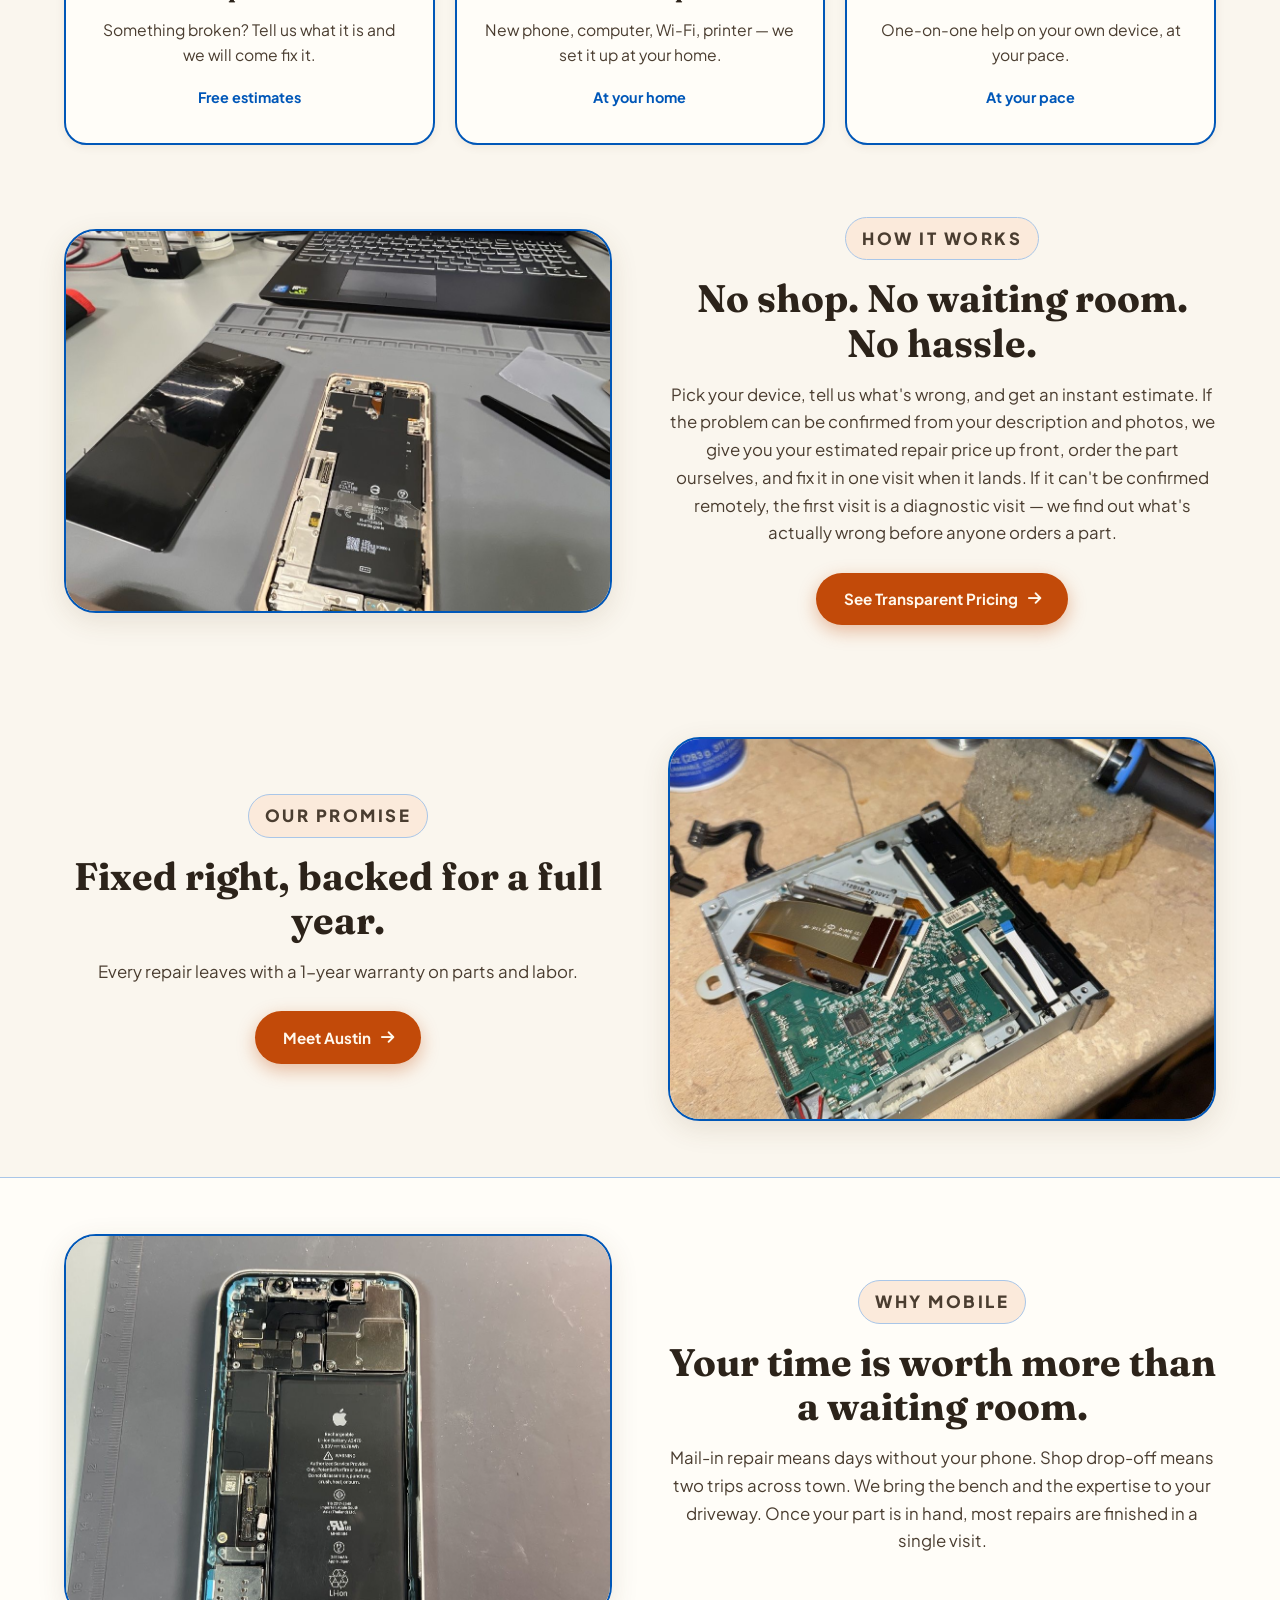
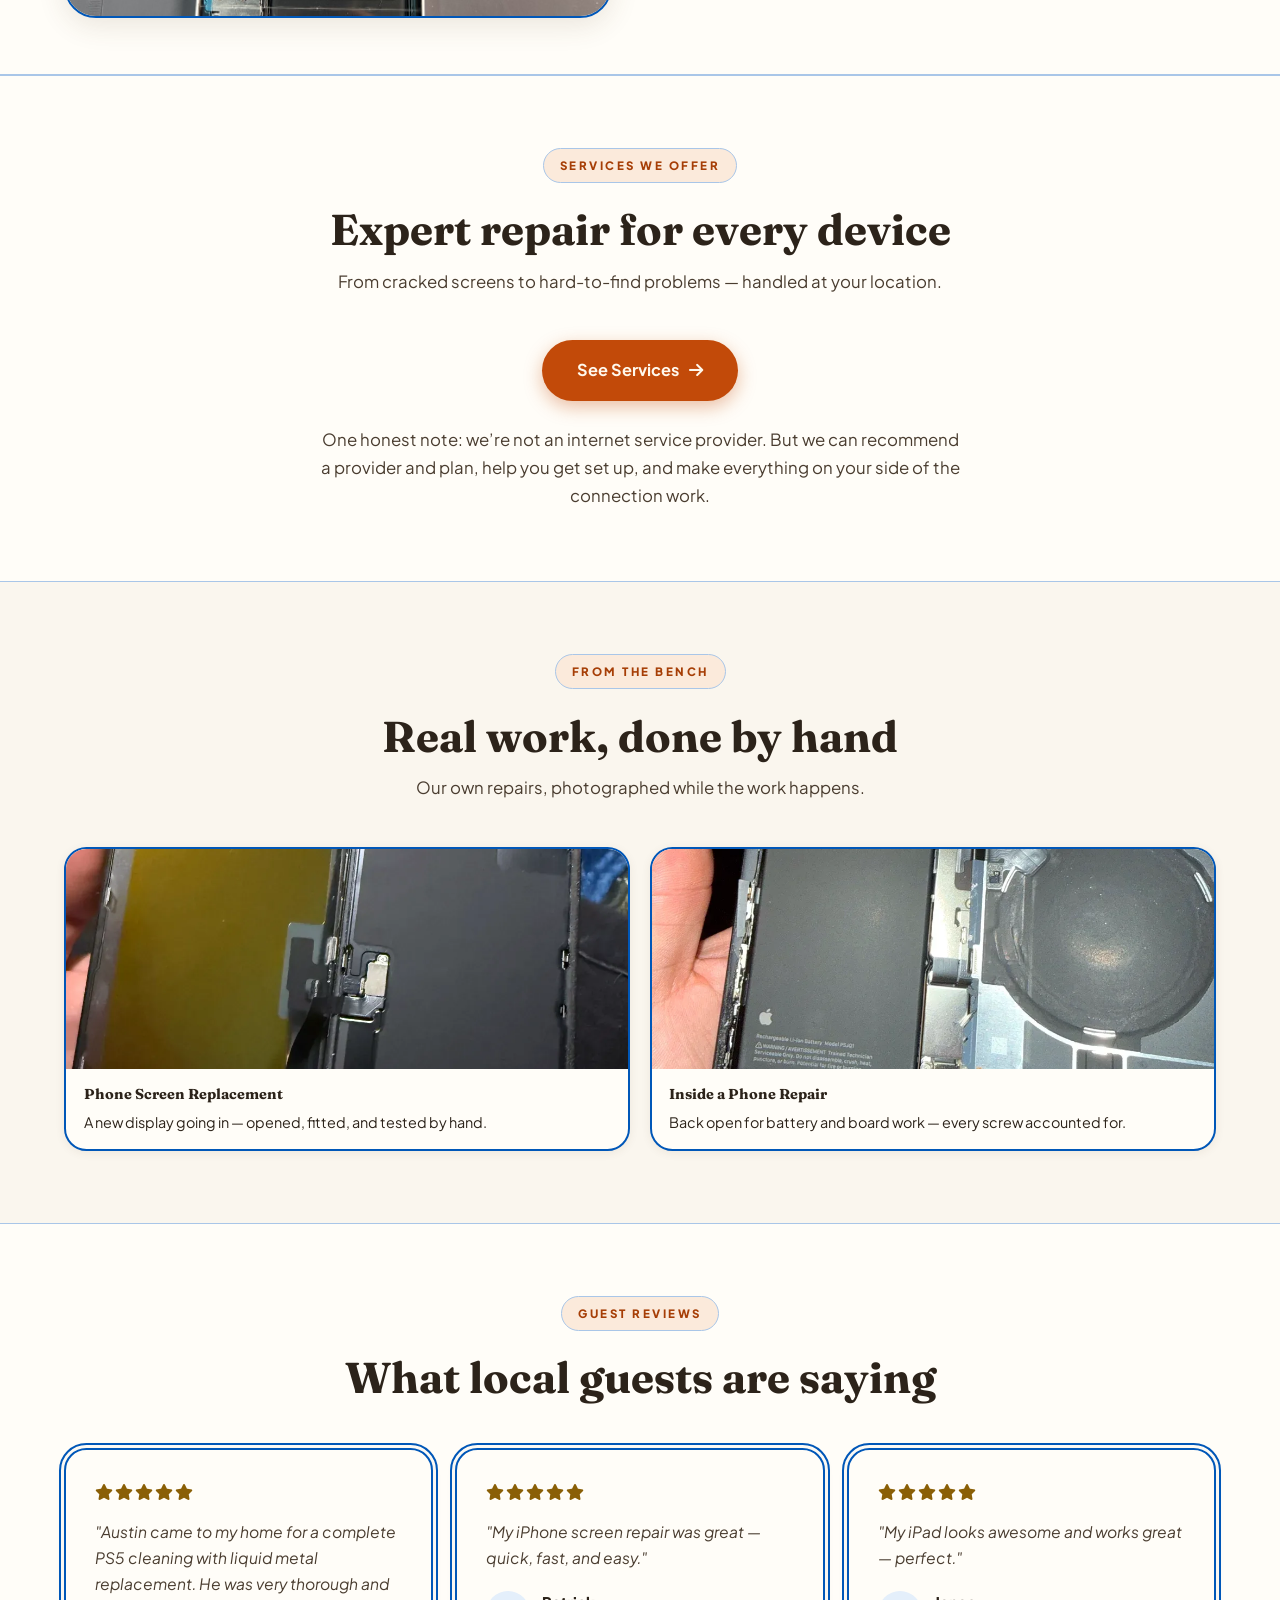
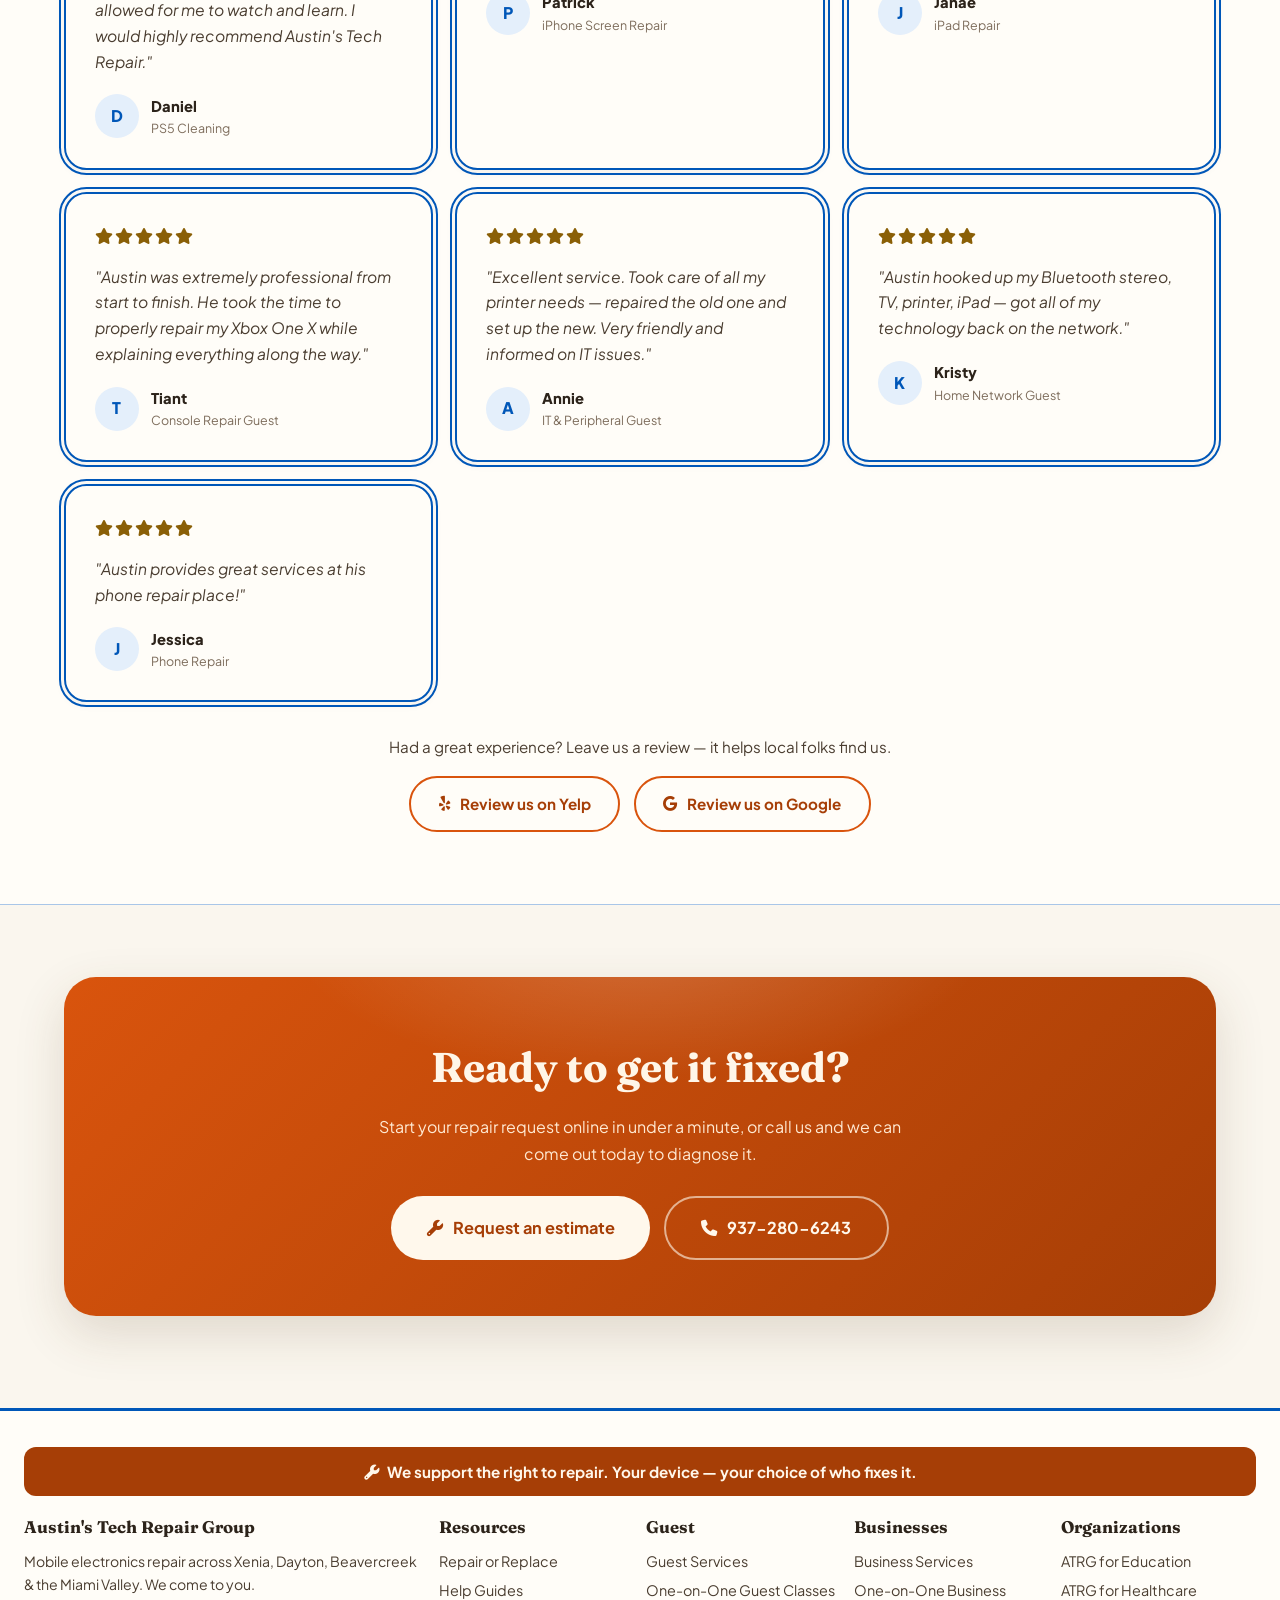
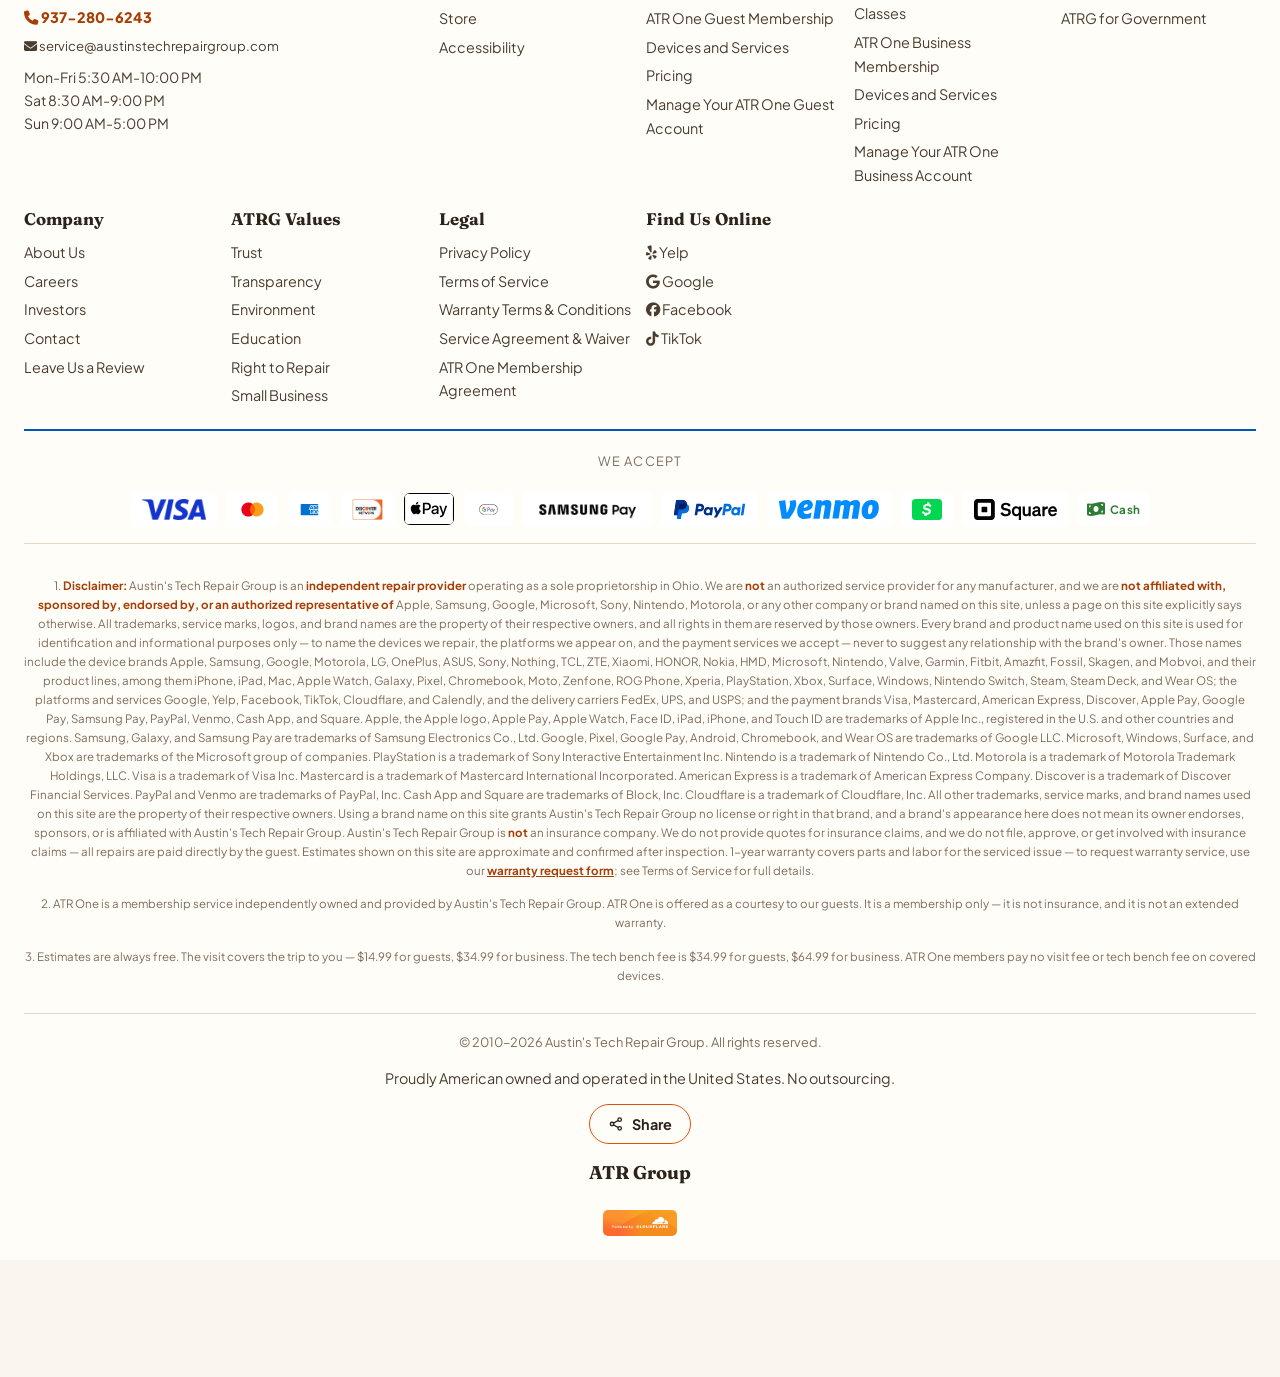
==== commit 821ca226: "v176.58: Request an estimate wording Guest-facing wording is always estimate wording: every visible " ====
--- a/index.html
+++ b/index.html
@@ -190,9 +190,9 @@
            bar's Repair. -->
     </div>
   </header>
-  <!-- V176_57_TOP_ACTION_BAR_2026_11_27 (Austin, Nov 27, 2026): Book-a-visit / Call-or-text bar directly underneath the sticky top header on phones, on every page. Moved off the bottom in v176.57: it sat above the thumb nav and covered CTAs. Same buttons, same links, same function. -->
+  <!-- V176_58_REQUEST_AN_ESTIMATE_2026_11_27 (Austin, Nov 27, 2026, correcting himself in the same call): "Book a visit" and "Start a Service" are superseded — guest-facing wording is always estimate wording, "Request an estimate." Guests go Lead, then Estimate, then Service Order. Bar position from v176.57 unchanged: directly underneath the sticky top header on phones, same buttons and links. -->
   <div class="mobile-action-bar" id="mobile-action-bar">
-    <a class="btn btn-primary btn-sm" href="#repair" data-page="repair"><i class="fas fa-calendar-check"></i> Book a visit</a>
+    <a class="btn btn-primary btn-sm" href="#repair" data-page="repair"><i class="fas fa-calendar-check"></i> Request an estimate</a>
     <a class="btn btn-dark btn-sm" href="tel:9372806243"><i class="fas fa-phone"></i> Call or text</a>
   </div>
 
@@ -303,7 +303,7 @@
               <h1 class="hero-headline" id="holiday-headline">Dropped your phone after the holidays?</h1>
               <p class="hero-sub" id="holiday-sub">It happens. We come to you and fix it at your door. Closed Thanksgiving Day &mdash; book before or after and we will be there.</p>
               <div class="hero-cta-group" id="holiday-ctas">
-                <a class="btn btn-primary btn-lg" href="#whatwedo" data-page="whatwedo" data-services-route><i class="fas fa-wrench"></i> Book a visit</a>
+                <a class="btn btn-primary btn-lg" href="#whatwedo" data-page="whatwedo" data-services-route><i class="fas fa-wrench"></i> Request an estimate</a>
                 <a class="btn btn-outline btn-lg" href="tel:+19372806243"><i class="fas fa-phone"></i> 937-280-6243</a>
               </div>
               <div class="hero-photo">
@@ -315,7 +315,7 @@
               <p class="hero-sub">Professional mobile repairs for phones, computers, tablets, and game consoles &mdash; done at your home or office, backed by a 1-year warranty.</p>
               <p class="hero-fineprint">*Within 25 miles &mdash; $14.99 dispatch for guests, $34.99 for business. Over 25 miles is an extra $1 per mile.</p>
               <div class="hero-cta-group">
-                <a class="btn btn-primary btn-lg" href="#whatwedo" data-page="whatwedo" data-services-route><i class="fas fa-wrench"></i> Book a visit</a>
+                <a class="btn btn-primary btn-lg" href="#whatwedo" data-page="whatwedo" data-services-route><i class="fas fa-wrench"></i> Request an estimate</a>
                 <a class="btn btn-outline btn-lg" href="tel:+19372806243"><i class="fas fa-phone"></i> 937-280-6243</a>
               </div>
               <div class="hero-photo">
@@ -338,7 +338,7 @@
               <h2 class="hero-headline">Same-day <em>diagnostics.</em></h2>
               <p class="hero-sub">We can come out same-day to diagnose your device, then order parts and return for the repair.</p>
               <div class="hero-cta-group">
-                <a class="btn btn-primary btn-lg" href="#whatwedo" data-page="whatwedo" data-services-route><i class="fas fa-wrench"></i> Book a visit</a>
+                <a class="btn btn-primary btn-lg" href="#whatwedo" data-page="whatwedo" data-services-route><i class="fas fa-wrench"></i> Request an estimate</a>
                 <a class="btn btn-outline btn-lg" href="tel:+19372806243"><i class="fas fa-phone"></i> 937-280-6243</a>
               </div>
               <div class="hero-photo">
@@ -349,7 +349,7 @@
               <h2 class="hero-headline">Free estimates, <em>always.</em></h2>
               <p class="hero-sub">Tell us what is wrong and get a straight answer on price before any work starts. No charge to find out what your repair will cost.</p>
               <div class="hero-cta-group">
-                <a class="btn btn-primary btn-lg" href="#whatwedo" data-page="whatwedo" data-services-route><i class="fas fa-wrench"></i> Book a visit</a>
+                <a class="btn btn-primary btn-lg" href="#whatwedo" data-page="whatwedo" data-services-route><i class="fas fa-wrench"></i> Request an estimate</a>
                 <a class="btn btn-outline btn-lg" href="tel:+19372806243"><i class="fas fa-phone"></i> 937-280-6243</a>
               </div>
               <div class="hero-photo">
@@ -360,7 +360,7 @@
               <h2 class="hero-headline">Backed by a <em>1-year warranty.</em></h2>
               <p class="hero-sub">One year on ATRG-supplied parts and labor. Every technology, big or small &mdash; we tackle them all, since 2010.</p>
               <div class="hero-cta-group">
-                <a class="btn btn-primary btn-lg" href="#whatwedo" data-page="whatwedo" data-services-route><i class="fas fa-wrench"></i> Book a visit</a>
+                <a class="btn btn-primary btn-lg" href="#whatwedo" data-page="whatwedo" data-services-route><i class="fas fa-wrench"></i> Request an estimate</a>
                 <a class="btn btn-outline btn-lg" href="tel:+19372806243"><i class="fas fa-phone"></i> 937-280-6243</a>
               </div>
               <div class="hero-photo">
@@ -402,7 +402,7 @@
             var mem = lastDow(y, 4, 1);
             var lab = nthDow(y, 8, 1, 1);
             var STD = [
-              { href: '#whatwedo', page: 'whatwedo', icon: 'fas fa-wrench', text: 'Book a visit', route: 1 },
+              { href: '#whatwedo', page: 'whatwedo', icon: 'fas fa-wrench', text: 'Request an estimate', route: 1 },
               { href: 'tel:+19372806243', page: null, icon: 'fas fa-phone', text: '937-280-6243' }
             ];
             var GIFT = [
@@ -723,7 +723,7 @@
             <h2>Ready to get it fixed?</h2>
             <p>Start your repair request online in under a minute, or call us and we can come out today to diagnose it.</p>
             <div class="hero-cta-group">
-              <a class="btn btn-cream btn-lg" href="#whatwedo" data-page="whatwedo" data-services-route><i class="fas fa-wrench"></i> Book a visit</a>
+              <a class="btn btn-cream btn-lg" href="#whatwedo" data-page="whatwedo" data-services-route><i class="fas fa-wrench"></i> Request an estimate</a>
               <a class="btn btn-ghostlight btn-lg" href="tel:9372806243"><i class="fas fa-phone"></i> 937-280-6243</a>
             </div>
           </div>
@@ -910,7 +910,7 @@
             <p>Custom repairs are quoted individually as one estimated price &mdash; parts and labor included. Estimates are always free.</p>
             <p class="price-note">Within 25 miles, the dispatch fee is the price listed above. Over 25 miles, add $1 per mile.</p>
             <p class="price-note">* See note 3 in the footer below.</p>
-            <a class="btn btn-primary btn-lg" href="#repair" data-page="repair" data-guest="1" style="margin-top:.5rem;">Book a visit <i class="fas fa-arrow-right"></i></a>
+            <a class="btn btn-primary btn-lg" href="#repair" data-page="repair" data-guest="1" style="margin-top:.5rem;">Request an estimate <i class="fas fa-arrow-right"></i></a>
           </div>
         </div>
       </div>
@@ -922,7 +922,7 @@
         <div class="container">
           <div class="section-header center">
             <p class="eyebrow">Service Request</p>
-            <h2 class="section-title">Book a visit</h2>
+            <h2 class="section-title">Request an estimate</h2>
             <p class="section-copy">Pick your device, make and model, see your exact price &mdash; then send it straight to us.</p>
             <!-- CHECKIN_DROPDOWNS_2026_11_05: honest trust line in place of UBIF-style volume claims (no invented repair counts). Austin to approve wording. -->
             <p class="section-copy">You&rsquo;re in good hands &mdash; we come to you, and every repair is backed by our 1-year warranty.</p>
@@ -2529,7 +2529,7 @@
             <p class="price-note">ATRG Business Plus and Business Pro members pay no visit fee on covered devices.</p>
             <p class="price-note">To schedule, sign in with your business account. Your EIN is already on file from sign-up.</p>
             <p class="price-note">* See note 3 in the footer below.</p>
-            <a class="btn btn-primary btn-lg" href="#repair" data-page="repair" data-business="1" style="margin-top:.5rem;">Book a visit <i class="fas fa-arrow-right"></i></a>
+            <a class="btn btn-primary btn-lg" href="#repair" data-page="repair" data-business="1" style="margin-top:.5rem;">Request an estimate <i class="fas fa-arrow-right"></i></a>
           </div>
         </div>
       </div>
@@ -3102,7 +3102,7 @@
               <a class="btn btn-primary btn-lg" href="tel:9372806243"><i class="fas fa-phone"></i> Call 937-280-6243</a>
               <a class="btn btn-dark btn-lg" href="sms:9372806243"><i class="fas fa-comment-sms"></i> Text Us</a>
               <a class="btn btn-outline btn-lg" href="mailto:service@austinstechrepairgroup.com"><i class="fas fa-envelope"></i> Email</a>
-              <a class="btn btn-outline btn-lg" href="#repair" data-page="repair"><i class="fas fa-calendar-check"></i> Book a visit</a>
+              <a class="btn btn-outline btn-lg" href="#repair" data-page="repair"><i class="fas fa-calendar-check"></i> Request an estimate</a>
             </div>
             <p style="text-align:center; color:var(--muted); margin-bottom:0.4rem;"><strong>Hours:</strong> Mon&ndash;Fri 5:30 AM&ndash;10:00 PM &middot; Sat 8:30 AM&ndash;9:00 PM &middot; Sun 9:00 AM&ndash;5:00 PM</p>
             <p style="text-align:center; color:var(--muted); margin-bottom:1.6rem;">Got a repair? <a href="#repair" data-page="repair" style="font-weight:700;">Start your repair request</a> &mdash; that form gets us every detail we need for your estimate.</p>
@@ -3312,7 +3312,7 @@
             <p><strong>Estimates are always free.</strong> ATR One members pay no visit fee and no tech bench fee for covered devices.</p>
           </div>
           <div style="display:flex; gap:0.8rem; flex-wrap:wrap; justify-content:center; margin-top:1.6rem;">
-            <a class="btn btn-primary btn-lg" href="#repair" data-page="repair">Book a visit</a>
+            <a class="btn btn-primary btn-lg" href="#repair" data-page="repair">Request an estimate</a>
             <a class="btn btn-outline btn-lg" href="#contact" data-page="contact">Questions? Contact us</a>
           </div>
         </div>
@@ -3906,8 +3906,8 @@
           <p class="aud-g">A phone is glued together, with thin cables and a battery that has to be handled right. A rushed home repair can tear a cable, damage a connector, or leave a phone that looks fixed but loses touch or Face ID calibration. We test the screen, touch, charging, camera, and speakers before we leave &mdash; 1-year warranty on parts we supply and on our labor.</p>
           <p class="aud-b">A phone is glued together, with thin cables and a battery that has to be handled right. A rushed repair can tear a cable or leave a phone that looks fixed but loses touch or Face ID calibration &mdash; and a staff phone down is work stopped. We test the screen, touch, charging, camera, and speakers before we leave &mdash; 1-year warranty on parts we supply and on our labor.</p>
           </div>
-          <a class="btn btn-primary aud-g" href="#repair" data-guest="1" data-page="repair" data-wizard-device="Phone"><i class="fas fa-wrench"></i> Book a visit</a>
-          <a class="btn btn-primary aud-b" href="#repair" data-page="repair" data-wizard-device="Phone" data-business="1"><i class="fas fa-wrench"></i> Book a visit</a>
+          <a class="btn btn-primary aud-g" href="#repair" data-guest="1" data-page="repair" data-wizard-device="Phone"><i class="fas fa-wrench"></i> Request an estimate</a>
+          <a class="btn btn-primary aud-b" href="#repair" data-page="repair" data-wizard-device="Phone" data-business="1"><i class="fas fa-wrench"></i> Request an estimate</a>
           <a class="btn btn-outline aud-g" href="#whatwedo" data-guest="1" data-page="whatwedo" style="margin-left:0.5rem;">Back to Services We Offer</a>
           <a class="btn btn-outline aud-b" href="#b2b" data-page="b2b" data-business="1" style="margin-left:0.5rem;">Back to Business Services</a>
         </div>
@@ -3930,8 +3930,8 @@
           <p class="aud-g">Big glass and strong adhesive are where home tablet repairs go wrong. Prying a tablet open without heat and patience cracks the display underneath, and a tablet that is not tested after the repair can leave you with dead touch in one corner. We take the time the job actually needs, test touch across the whole screen, and make sure it charges before we leave.</p>
           <p class="aud-b">Big glass and strong adhesive are where tablet repairs go wrong. Prying a tablet open without heat and patience cracks the display underneath &mdash; and a staff tablet down is work stopped. We take the time the job actually needs, test touch across the whole screen, and make sure it charges before we leave.</p>
           </div>
-          <a class="btn btn-primary aud-g" href="#repair" data-guest="1" data-page="repair" data-wizard-device="Tablet"><i class="fas fa-wrench"></i> Book a visit</a>
-          <a class="btn btn-primary aud-b" href="#repair" data-page="repair" data-wizard-device="Tablet" data-business="1"><i class="fas fa-wrench"></i> Book a visit</a>
+          <a class="btn btn-primary aud-g" href="#repair" data-guest="1" data-page="repair" data-wizard-device="Tablet"><i class="fas fa-wrench"></i> Request an estimate</a>
+          <a class="btn btn-primary aud-b" href="#repair" data-page="repair" data-wizard-device="Tablet" data-business="1"><i class="fas fa-wrench"></i> Request an estimate</a>
           <a class="btn btn-outline aud-g" href="#whatwedo" data-guest="1" data-page="whatwedo" style="margin-left:0.5rem;">Back to Services We Offer</a>
           <a class="btn btn-outline aud-b" href="#b2b" data-page="b2b" data-business="1" style="margin-left:0.5rem;">Back to Business Services</a>
         </div>
@@ -3954,8 +3954,8 @@
           <p class="aud-g">A computer repair is only worth doing if the machine is actually better when we leave. That means testing after the upgrade, checking that your files and programs are still there, and telling you honestly when a manufacturer repair is the better option for the same price. We do not guess at parts, and we do not leave a machine half working.</p>
           <p class="aud-b">A computer repair is only worth doing if the machine is actually better when we leave. That means testing after the upgrade, checking that your files and programs are still there, and telling you honestly when a manufacturer repair is the better option for the same price &mdash; so your staff stays working. We do not guess at parts, and we do not leave a machine half working.</p>
           </div>
-          <a class="btn btn-primary aud-g" href="#repair" data-guest="1" data-page="repair" data-wizard-device="Computer"><i class="fas fa-wrench"></i> Book a visit</a>
-          <a class="btn btn-primary aud-b" href="#repair" data-page="repair" data-wizard-device="Computer" data-business="1"><i class="fas fa-wrench"></i> Book a visit</a>
+          <a class="btn btn-primary aud-g" href="#repair" data-guest="1" data-page="repair" data-wizard-device="Computer"><i class="fas fa-wrench"></i> Request an estimate</a>
+          <a class="btn btn-primary aud-b" href="#repair" data-page="repair" data-wizard-device="Computer" data-business="1"><i class="fas fa-wrench"></i> Request an estimate</a>
           <a class="btn btn-outline aud-g" href="#whatwedo" data-guest="1" data-page="whatwedo" style="margin-left:0.5rem;">Back to Services We Offer</a>
           <a class="btn btn-outline aud-b" href="#b2b" data-page="b2b" data-business="1" style="margin-left:0.5rem;">Back to Business Services</a>
         </div>
@@ -3978,8 +3978,8 @@
           <p class="aud-g">Consoles are packed tight, with small connectors and heat that builds up fast. Opening one without the right tools can damage the board or the drive, and a console that is put back together without testing will fail again the first time it gets hot. We test the console under load before we leave, so it plays, reads discs, and stays cool.</p>
           <p class="aud-b">Consoles are packed tight, with small connectors and heat that builds up fast. Opening one without the right tools can damage the board or the drive, and a console that is put back together without testing will fail again the first time it gets hot. We test the console under load before we leave, so it plays, reads discs, and stays cool &mdash; your break room stays open.</p>
           </div>
-          <a class="btn btn-primary aud-g" href="#repair" data-guest="1" data-page="repair" data-wizard-device="Game Console"><i class="fas fa-wrench"></i> Book a visit</a>
-          <a class="btn btn-primary aud-b" href="#repair" data-page="repair" data-wizard-device="Game Console" data-business="1"><i class="fas fa-wrench"></i> Book a visit</a>
+          <a class="btn btn-primary aud-g" href="#repair" data-guest="1" data-page="repair" data-wizard-device="Game Console"><i class="fas fa-wrench"></i> Request an estimate</a>
+          <a class="btn btn-primary aud-b" href="#repair" data-page="repair" data-wizard-device="Game Console" data-business="1"><i class="fas fa-wrench"></i> Request an estimate</a>
           <a class="btn btn-outline aud-g" href="#whatwedo" data-guest="1" data-page="whatwedo" style="margin-left:0.5rem;">Back to Services We Offer</a>
           <a class="btn btn-outline aud-b" href="#b2b" data-page="b2b" data-business="1" style="margin-left:0.5rem;">Back to Business Services</a>
         </div>
@@ -4002,8 +4002,8 @@
           <p class="aud-g">The size is the whole problem with watches. Tiny screws, glued parts, and seals that are hard to restore once opened mean a home repair can easily lose a part or crack a small screen. We work on a bench with the right tools, test the screen, touch, charging, and pairing with your phone, and tell you before we start if the repair is not worth doing.</p>
           <p class="aud-b">The size is the whole problem with watches. Tiny screws, glued parts, and seals that are hard to restore once opened mean a repair can easily lose a part or crack a small screen. We work on a bench with the right tools, test the screen, touch, charging, and pairing, and tell you before we start if the repair is not worth doing &mdash; so a staff watch is never down for nothing.</p>
           </div>
-          <a class="btn btn-primary aud-g" href="#repair" data-guest="1" data-page="repair" data-wizard-device="Smart Watch"><i class="fas fa-wrench"></i> Book a visit</a>
-          <a class="btn btn-primary aud-b" href="#repair" data-page="repair" data-wizard-device="Smart Watch" data-business="1"><i class="fas fa-wrench"></i> Book a visit</a>
+          <a class="btn btn-primary aud-g" href="#repair" data-guest="1" data-page="repair" data-wizard-device="Smart Watch"><i class="fas fa-wrench"></i> Request an estimate</a>
+          <a class="btn btn-primary aud-b" href="#repair" data-page="repair" data-wizard-device="Smart Watch" data-business="1"><i class="fas fa-wrench"></i> Request an estimate</a>
           <a class="btn btn-outline aud-g" href="#whatwedo" data-guest="1" data-page="whatwedo" style="margin-left:0.5rem;">Back to Services We Offer</a>
           <a class="btn btn-outline aud-b" href="#b2b" data-page="b2b" data-business="1" style="margin-left:0.5rem;">Back to Business Services</a>
         </div>
@@ -4027,8 +4027,8 @@
           <p class="aud-g">A half-finished website costs real visitors, and a site with a broken form or a wrong phone number is worse than no site at all. We build it end to end, check that the phone number, the forms, and the booking all work, and show you how to update it. It is built for you, not an agency template with an agency price tag.</p>
           <p class="aud-b">A half-finished website costs real guests, and a site with a broken form or a wrong phone number is worse than no site at all. We build it end to end, check that the phone number, the forms, and the booking all work, and show you how to update it. It is built for your business, not an agency template with an agency price tag.</p>
           </div>
-          <a class="btn btn-primary aud-g" href="#repair" data-guest="1" data-page="repair" data-wizard-device="Business / Other"><i class="fas fa-wrench"></i> Book a visit</a>
-          <a class="btn btn-primary aud-b" href="#repair" data-page="repair" data-wizard-device="Business / Other" data-business="1"><i class="fas fa-wrench"></i> Book a visit</a>
+          <a class="btn btn-primary aud-g" href="#repair" data-guest="1" data-page="repair" data-wizard-device="Business / Other"><i class="fas fa-wrench"></i> Request an estimate</a>
+          <a class="btn btn-primary aud-b" href="#repair" data-page="repair" data-wizard-device="Business / Other" data-business="1"><i class="fas fa-wrench"></i> Request an estimate</a>
           <a class="btn btn-outline aud-g" href="#whatwedo" data-guest="1" data-page="whatwedo" style="margin-left:0.5rem;">Back to Services We Offer</a>
           <a class="btn btn-outline aud-b" href="#b2b" data-page="b2b" data-business="1" style="margin-left:0.5rem;">Back to Business Services</a>
         </div>
@@ -4056,8 +4056,8 @@
             <a class="service-card aud-g" href="#cabling" data-guest="1" data-page="cabling"><img class="service-card-img" src="images/values/values-transparency-parts.webp" alt="Cables and parts organized on the shop wall" loading="lazy" /><div class="service-icon"><i class="fas fa-plug"></i></div><h3>Internet Cabling</h3><p>Ethernet cable runs to a room, terminated and tested.</p></a>
             <a class="service-card aud-b" href="#cabling" data-page="cabling" data-business="1"><img class="service-card-img" src="images/values/values-transparency-parts.webp" alt="Cables and parts organized on the shop wall" loading="lazy" /><div class="service-icon"><i class="fas fa-plug"></i></div><h3>Internet Cabling</h3><p>Ethernet cable runs to a room, terminated and tested.</p></a>
           </div>
-          <a class="btn btn-primary aud-g" href="#repair" data-guest="1" data-page="repair" data-wizard-device="Networking"><i class="fas fa-wrench"></i> Book a visit</a>
-          <a class="btn btn-primary aud-b" href="#repair" data-page="repair" data-wizard-device="Networking" data-business="1"><i class="fas fa-wrench"></i> Book a visit</a>
+          <a class="btn btn-primary aud-g" href="#repair" data-guest="1" data-page="repair" data-wizard-device="Networking"><i class="fas fa-wrench"></i> Request an estimate</a>
+          <a class="btn btn-primary aud-b" href="#repair" data-page="repair" data-wizard-device="Networking" data-business="1"><i class="fas fa-wrench"></i> Request an estimate</a>
           <a class="btn btn-outline aud-g" href="#whatwedo" data-guest="1" data-page="whatwedo" style="margin-left:0.5rem;">Back to Services We Offer</a>
           <a class="btn btn-outline aud-b" href="#b2b" data-page="b2b" data-business="1" style="margin-left:0.5rem;">Back to Business Services</a>
         </div>
@@ -4080,8 +4080,8 @@
           <p class="aud-g">Cabling fails quietly when it is not tested. A bad termination looks finished but drops the connection, and finding it later means opening walls again. We test every run before we leave, finish the wall plate, and confirm the connection works at the device, not just at the router.</p>
           <p class="aud-b">Cabling fails quietly when it is not tested. A bad termination looks finished but drops the connection, and finding it later means opening walls again. We test every run before we leave, finish the wall plate, and confirm the connection works at the device, not just at the router &mdash; so your office stays connected.</p>
           </div>
-          <a class="btn btn-primary aud-g" href="#repair" data-guest="1" data-page="repair" data-wizard-device="Networking"><i class="fas fa-wrench"></i> Book a visit</a>
-          <a class="btn btn-primary aud-b" href="#repair" data-page="repair" data-wizard-device="Networking" data-business="1"><i class="fas fa-wrench"></i> Book a visit</a>
+          <a class="btn btn-primary aud-g" href="#repair" data-guest="1" data-page="repair" data-wizard-device="Networking"><i class="fas fa-wrench"></i> Request an estimate</a>
+          <a class="btn btn-primary aud-b" href="#repair" data-page="repair" data-wizard-device="Networking" data-business="1"><i class="fas fa-wrench"></i> Request an estimate</a>
           <a class="btn btn-outline aud-g" href="#whatwedo" data-guest="1" data-page="whatwedo" style="margin-left:0.5rem;">Back to Services We Offer</a>
           <a class="btn btn-outline aud-b" href="#b2b" data-page="b2b" data-business="1" style="margin-left:0.5rem;">Back to Business Services</a>
         </div>
@@ -4104,7 +4104,7 @@
           <h3>Why we should fix it</h3>
           <p>A register that will not ring up a sale costs real money while it sits. We set the whole system up on site and test it before we leave &mdash; take a payment, print a receipt, and run the day. We help with the setup; we do not process payments.</p>
           </div>
-          <a class="btn btn-primary" href="#repair" data-page="repair" data-wizard-device="Business / Other" data-business="1"><i class="fas fa-wrench"></i> Book a visit</a>
+          <a class="btn btn-primary" href="#repair" data-page="repair" data-wizard-device="Business / Other" data-business="1"><i class="fas fa-wrench"></i> Request an estimate</a>
           <a class="btn btn-outline" href="#b2b" data-page="b2b" data-business="1" style="margin-left:0.5rem;">Back to Business Services</a>
         </div>
       </div>
@@ -4427,7 +4427,7 @@
               <h2>One boundary, stated plainly</h2>
               <p>We handle the office technology &mdash; the computers, printers, and networks around the care. We do not repair medical devices or medical equipment.</p>
               <a class="btn btn-primary" href="#contact" data-page="contact">Talk to Us <i class="fas fa-arrow-right"></i></a>
-              <a class="btn btn-outline" href="#repair" data-page="repair" style="margin-left:0.5rem;">Book a visit</a>
+              <a class="btn btn-outline" href="#repair" data-page="repair" style="margin-left:0.5rem;">Request an estimate</a>
             </div>
             <div class="feature-media">
               <img src="images/work/hp-laptop-board.jpg" alt="Laptop computer on a repair bench" loading="lazy" />
@@ -4481,7 +4481,7 @@
               <h2>One call, on site, no runaround</h2>
               <p>Call or text <a href="tel:9372806243">(937) 280-6243</a>.</p>
               <a class="btn btn-primary" href="#contact" data-page="contact">Talk to Us <i class="fas fa-arrow-right"></i></a>
-              <a class="btn btn-outline" href="#repair" data-page="repair" style="margin-left:0.5rem;">Book a visit</a>
+              <a class="btn btn-outline" href="#repair" data-page="repair" style="margin-left:0.5rem;">Request an estimate</a>
             </div>
             <div class="feature-media">
               <img src="images/work/network-install.webp" alt="Network installed and cabled at a business &mdash; router, switch, and Wi-Fi access point on the shelf" loading="lazy" />
